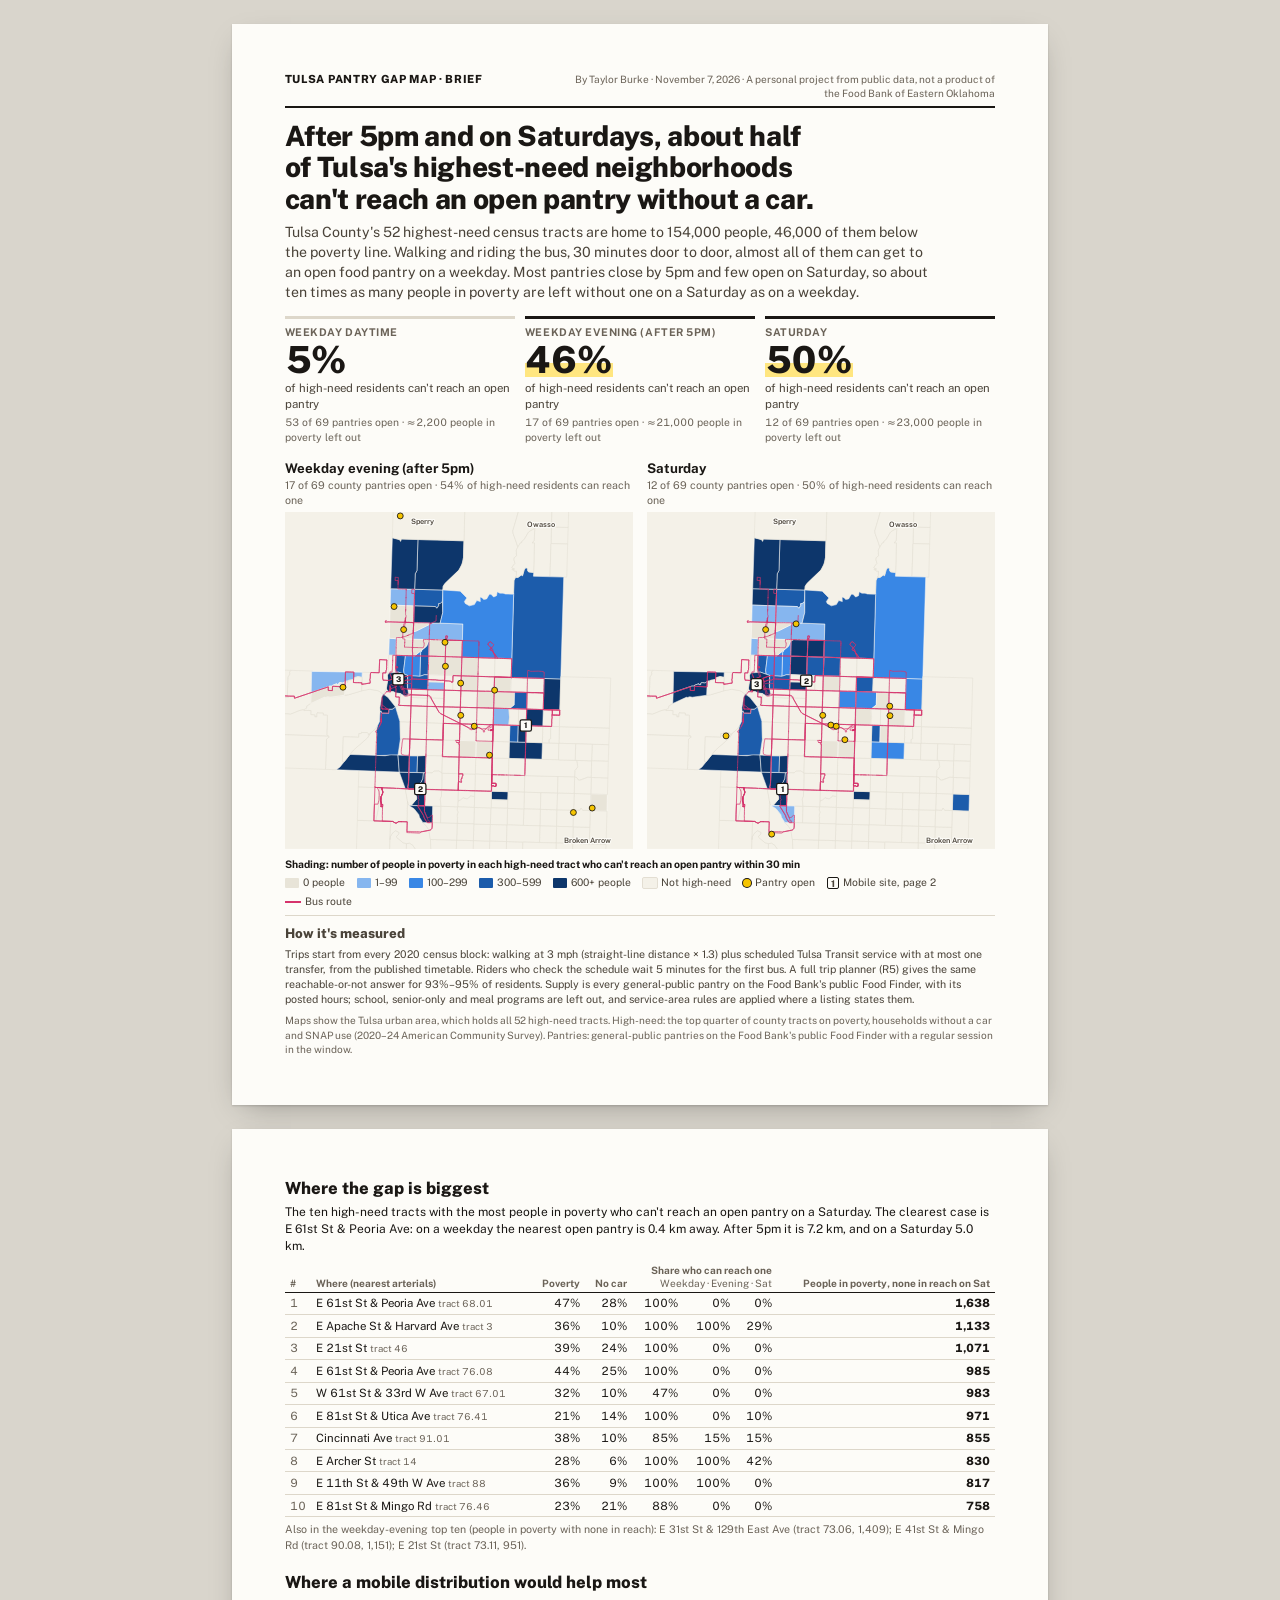
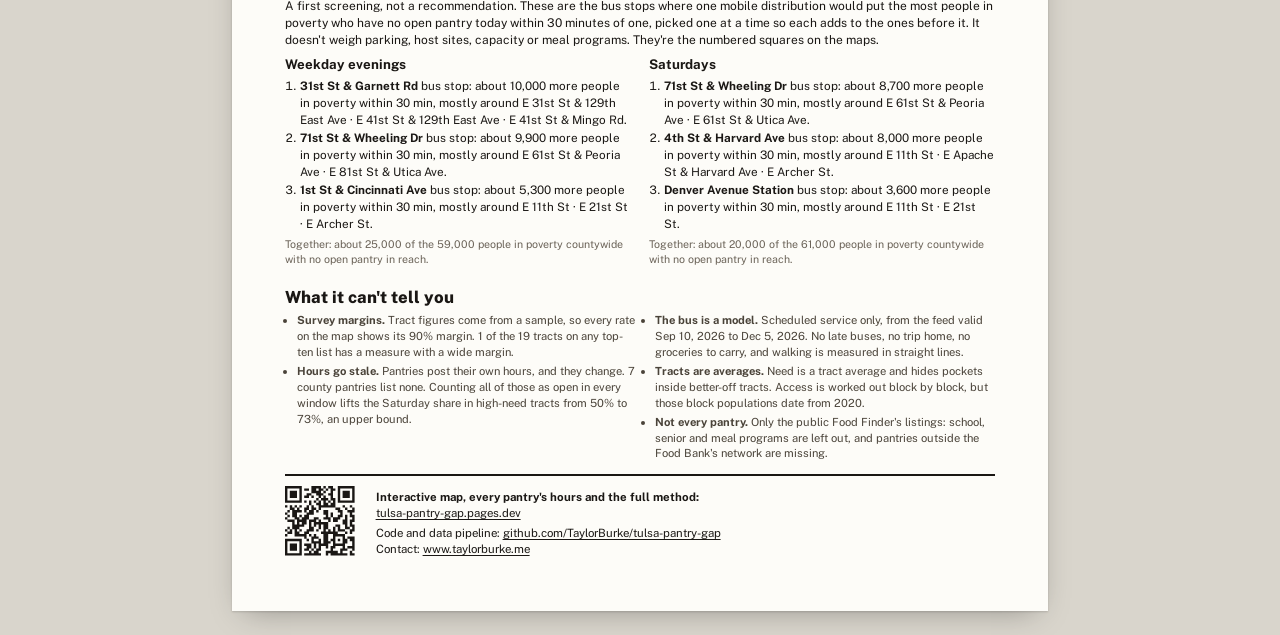
==== site/brief/index.html @ 89ff87c7 "Add printable two-page brief and a Food Finder listing audit - build_brief.py -> site/brief/ (static" ====
<!doctype html>
<html lang="en"><head><meta charset="utf-8"><meta name="viewport" content="width=device-width,initial-scale=1">
<title>Pantry Gap Brief</title>
<meta name="description" content="Two-page brief: when Tulsa's food pantries are open, and who can reach one without a car.">
<link rel="icon" href="data:,">
<link rel="stylesheet" href="../assets/fonts/board-fonts.css"><link rel="stylesheet" href="brief.css">
</head><body>
<article class="page">
<header class="top"><p class="kicker">Tulsa Pantry Gap Map · Brief</p>
<p class="by">By Taylor Burke · November 7, 2026 · A personal project from public data, not a product of the Food Bank of Eastern Oklahoma</p></header>
<h1>After 5pm and on Saturdays, about half of Tulsa's highest-need neighborhoods can't reach an open pantry without a car.</h1>
<p class="dek">Tulsa County's 52 highest-need census tracts are home to 154,000 people,
46,000 of them below the poverty line. Walking and riding the bus, 30 minutes door to door,
almost all of them can get to an open food pantry on a weekday. Most pantries close by 5pm and few open on Saturday, so
about ten times as many people in poverty are left without one on a Saturday as on a weekday.</p>
<div class="tiles"><div class="tile"><span class="tl">Weekday daytime</span><span class="tv">5%</span><span class="ts">of high-need residents can't reach an open pantry</span><span class="tn">53 of 69 pantries open · ≈2,200 people in poverty left out</span></div><div class="tile hot"><span class="tl">Weekday evening (after 5pm)</span><span class="tv">46%</span><span class="ts">of high-need residents can't reach an open pantry</span><span class="tn">17 of 69 pantries open · ≈21,000 people in poverty left out</span></div><div class="tile hot"><span class="tl">Saturday</span><span class="tv">50%</span><span class="ts">of high-need residents can't reach an open pantry</span><span class="tn">12 of 69 pantries open · ≈23,000 people in poverty left out</span></div></div>
<div class="maps"><figure class="map"><figcaption><strong>Weekday evening (after 5pm)</strong><span>17 of 69 county pantries open · 54% of high-need residents can reach one</span></figcaption><svg viewBox="0 0 400 387" role="img" aria-label="Weekday evening (after 5pm): high-need tracts shaded by people in poverty with no open pantry within 30 minutes"><rect class="bg" width="400" height="387"/><path class="t none" d="M203.2,166.8L222.3,167.4L221.7,188.8L202.5,188.3L203.2,166.8Z"/><path class="t out" d="M201.5,224.4L202.0,205.3L221.2,205.7L220.5,224.8L201.5,224.4Z"/><path class="t out" d="M129.8,279.3L132.6,260.5L143.5,260.8L142.9,280.0L129.8,279.3Z"/><path class="t out" d="M221.7,188.8L222.3,167.4L241.4,167.9L240.7,189.4L221.7,188.8Z"/><path class="t out" d="M218.6,301.1L219.1,282.0L238.1,282.6L237.7,301.8L218.6,301.1Z"/><path class="t out" d="M278.1,207.3L278.6,190.6L297.6,191.2L297.2,207.9L278.1,207.3Z"/><path class="t out" d="M238.1,282.6L257.3,283.1L256.8,302.2L237.7,301.8L238.1,282.6Z"/><path class="t q1" d="M239.7,225.2L257.2,225.8L258.0,236.0L257.0,244.9L239.2,244.5L239.7,225.2Z"/><path class="t none" d="M351.3,323.9L370.4,324.6L369.9,343.7L350.7,343.0L351.3,323.9Z"/><path class="t out" d="M293.4,341.6L312.5,342.1L312.0,361.1L292.8,360.6L293.4,341.6Z"/><path class="t out" d="M215.0,415.7L216.4,377.5L235.3,378.1L234.2,416.3L215.0,415.7Z"/><path class="t out" d="M306.1,17.2L325.3,17.7L324.7,36.8L305.6,36.3L306.1,17.2Z"/><path class="t out" d="M198.7,332.1L202.8,330.0L204.5,327.9L206.0,328.9L209.4,329.4L212.8,326.8L213.0,325.9L217.9,326.8L217.5,339.4L198.4,338.7L198.7,332.1Z"/><path class="t out" d="M268.4,226.1L277.7,226.4L277.1,245.4L268.0,245.2L268.4,226.1Z"/><path class="t out" d="M118.3,451.1L118.9,432.0L138.0,432.5L137.4,451.6L118.3,451.1Z"/><path class="t out" d="M169.6,337.8L179.3,338.1L178.7,357.2L169.2,357.0L169.6,337.8Z"/><path class="t q1" d="M119.8,145.0L128.0,145.6L127.4,164.7L119.2,164.4L119.8,145.0Z"/><path class="t q3" d="M127.4,164.7L138.4,165.0L136.3,182.0L137.0,186.5L130.3,184.0L127.5,184.0L126.9,182.4L127.4,164.7Z"/><path class="t none" d="M202.0,205.3L202.5,188.3L221.7,188.8L221.2,205.7L202.0,205.3Z"/><path class="t out" d="M163.6,213.7L163.9,204.2L182.9,204.7L182.7,214.2L163.6,213.7Z"/><path class="t out" d="M163.3,223.3L182.4,223.8L181.9,242.9L162.8,242.3L163.3,223.3Z"/><path class="t out" d="M278.1,207.3L297.2,207.9L296.7,227.0L277.7,226.4L278.1,207.3Z"/><path class="t q4" d="M151.2,329.9L151.2,327.8L149.7,323.1L150.9,318.4L160.8,318.6L160.3,337.5L144.9,337.2L151.2,329.9Z"/><path class="t out" d="M180.3,300.1L199.5,300.6L199.0,319.7L180.0,319.1L180.3,300.1Z"/><path class="t out" d="M216.9,358.4L235.9,359.0L235.3,378.1L216.4,377.5L216.9,358.4Z"/><path class="t q1" d="M120.8,106.9L121.4,88.1L148.9,88.8L148.4,107.9L120.8,106.9Z"/><path class="t out" d="M161.2,299.5L161.9,279.7L180.9,280.0L180.3,300.1L176.9,297.6L171.0,297.7L169.0,299.8L161.2,299.5Z"/><path class="t out" d="M216.9,358.4L217.5,339.4L236.8,339.9L235.9,359.0L216.9,358.4Z"/><path class="t out" d="M330.5,380.7L368.8,381.8L368.2,400.9L330.0,399.8L330.5,380.7Z"/><path class="t out" d="M332.2,323.4L351.3,323.9L350.7,343.0L342.0,342.8L340.1,340.2L338.7,342.8L331.6,342.5L332.2,323.4Z"/><path class="t out" d="M256.8,302.2L275.5,302.8L275.0,321.9L256.3,321.3L256.8,302.2Z"/><path class="t out" d="M312.5,342.1L331.6,342.5L331.0,361.7L312.0,361.1L312.5,342.1Z"/><path class="t q1" d="M147.5,137.5L150.8,136.7L168.9,127.5L204.3,128.6L203.8,147.7L146.8,146.2L147.5,137.5Z"/><path class="t out" d="M275.5,302.8L313.6,303.9L313.1,323.0L275.0,321.9L275.5,302.8Z"/><path class="t out" d="M274.4,341.1L275.0,321.9L294.0,322.5L293.4,341.6L274.4,341.1Z"/><path class="t out" d="M130.5,222.1L132.3,218.6L132.7,208.6L136.5,210.9L139.2,211.3L141.0,210.4L141.7,209.2L140.8,203.3L145.4,203.5L144.7,222.6L130.5,222.1Z"/><path class="t none" d="M240.7,189.4L259.9,190.1L259.3,206.8L240.3,206.2L240.7,189.4Z"/><path class="t out" d="M196.5,396.0L215.7,396.6L215.0,415.7L196.0,415.0L196.5,396.0Z"/><path class="t q4" d="M237.2,320.8L256.3,321.3L256.0,330.9L237.1,330.4L237.2,320.8Z"/><path class="t out" d="M-29.2,274.0L-28.5,254.8L-7.4,255.6L-7.5,263.6L-10.2,274.6L-29.2,274.0Z"/><path class="t out" d="M84.8,297.1L131.3,298.8L138.2,318.0L84.2,316.0L84.8,297.1Z"/><path class="t out" d="M198.7,332.1L199.0,319.7L218.1,320.2L217.9,326.8L213.0,325.9L212.8,326.8L209.4,329.4L206.0,328.9L204.5,327.9L202.8,330.0L198.7,332.1Z"/><path class="t out" d="M295.7,265.1L314.7,265.7L314.2,284.8L295.1,284.2L295.7,265.1Z"/><path class="t out" d="M349.6,381.3L350.7,343.0L369.9,343.7L368.8,381.8L349.6,381.3Z"/><path class="t out" d="M330.5,380.7L331.0,361.7L350.1,362.2L349.6,381.3L330.5,380.7Z"/><path class="t out" d="M352.2,285.9L352.9,266.9L372.0,267.3L371.4,286.4L352.2,285.9Z"/><path class="t q3" d="M154.9,188.8L155.8,161.0L157.4,159.7L156.9,158.9L162.8,153.9L164.3,149.4L165.6,148.4L164.5,187.1L160.3,186.9L154.9,188.8Z"/><path class="t none" d="M120.3,126.3L166.2,127.4L166.2,129.2L150.8,136.7L147.5,137.5L146.8,146.2L128.0,145.6L119.8,145.0L120.3,126.3Z"/><path class="t out" d="M221.7,188.8L240.7,189.4L240.3,206.2L221.2,205.7L221.7,188.8Z"/><path class="t out" d="M218.6,301.1L237.7,301.8L237.2,320.8L218.1,320.2L218.6,301.1Z"/><path class="t out" d="M119.2,164.4L127.4,164.7L126.9,182.4L127.5,184.0L122.0,185.2L118.6,185.0L119.2,164.4Z"/><path class="t out" d="M192.5,205.0L193.0,188.0L202.5,188.3L202.0,205.3L192.5,205.0Z"/><path class="t out" d="M283.9,35.6L286.3,32.3L287.0,16.7L306.1,17.2L304.4,74.4L285.4,73.8L286.5,35.6L283.9,35.6Z"/><path class="t none" d="M128.0,145.6L146.8,146.2L146.6,165.3L127.4,164.7L128.0,145.6Z"/><path class="t q4" d="M140.9,315.8L141.9,311.0L142.2,299.1L159.1,299.5L158.4,306.1L156.4,310.6L151.6,314.6L150.9,318.4L141.6,318.2L140.9,315.8Z"/><path class="t out" d="M253.3,416.8L310.4,418.5L309.9,437.5L252.7,435.9L253.3,416.8Z"/><path class="t out" d="M182.9,204.7L202.0,205.3L201.5,224.4L182.4,223.8L182.9,204.7Z"/><path class="t q3" d="M142.2,299.1L142.9,280.0L152.3,280.3L151.8,298.0L152.3,299.2L142.2,299.1Z"/><path class="t q4" d="M257.7,264.0L295.7,265.1L295.1,284.2L257.3,283.1L257.7,264.0Z"/><path class="t out" d="M198.4,338.7L217.5,339.4L216.9,358.4L197.8,357.8L198.1,350.7L197.6,349.4L198.7,344.7L197.7,342.1L198.4,338.7Z"/><path class="t out" d="M329.5,419.0L367.7,420.0L367.2,439.2L329.0,438.0L329.5,419.0Z"/><path class="t out" d="M237.1,330.4L256.0,330.9L255.7,340.4L236.8,339.9L237.1,330.4Z"/><path class="t q2" d="M136.3,182.0L138.4,165.0L148.8,165.3L156.9,158.9L157.4,159.7L155.8,161.0L154.9,188.8L141.9,188.1L137.0,186.5L136.3,182.0Z"/><path class="t none" d="M165.1,165.6L184.2,166.1L183.5,187.6L164.5,186.8L165.1,165.6Z"/><path class="t q4" d="M297.6,191.2L316.8,191.8L315.7,227.5L296.7,227.0L297.6,191.2Z"/><path class="t none" d="M120.8,106.9L148.4,107.9L147.8,127.0L120.3,126.3L120.8,106.9Z"/><path class="t out" d="M312.0,361.1L331.0,361.7L330.5,380.7L311.5,380.2L312.0,361.1Z"/><path class="t q3" d="M257.7,264.0L258.3,245.0L268.0,245.2L267.5,264.3L257.7,264.0Z"/><path class="t out" d="M351.3,323.9L351.9,304.9L370.9,305.5L370.4,324.6L351.3,323.9Z"/><path class="t out" d="M99.2,450.5L137.4,451.6L136.8,470.7L98.4,469.8L99.2,450.5Z"/><path class="t out" d="M215.0,415.7L253.3,416.8L252.7,435.9L214.3,435.0L215.0,415.7Z"/><path class="t out" d="M304.4,74.4L305.6,36.3L324.7,36.8L323.7,74.9L304.4,74.4Z"/><path class="t out" d="M296.1,246.1L305.2,246.3L305.2,260.5L303.5,261.3L303.5,265.3L295.7,265.1L296.1,246.1Z"/><path class="t out" d="M333.0,296.9L336.4,292.8L335.0,285.3L352.2,285.9L351.9,304.9L348.0,304.7L337.6,308.3L335.2,305.2L332.7,304.5L333.0,296.9Z"/><path class="t out" d="M144.0,241.6L162.8,242.3L162.4,261.4L143.5,260.8L144.0,241.6Z"/><path class="t out" d="M181.4,261.9L200.5,262.4L200.0,281.6L180.9,281.0L181.4,261.9Z"/><path class="t out" d="M199.5,300.6L218.6,301.1L218.1,320.2L199.0,319.7L199.5,300.6Z"/><path class="t out" d="M331.0,361.7L331.6,342.5L338.7,342.8L340.1,340.2L342.0,342.8L350.7,343.0L350.1,362.2L331.0,361.7Z"/><path class="t out" d="M257.3,283.1L335.0,285.3L336.4,292.8L333.0,296.9L332.7,304.5L256.8,302.2L257.3,283.1Z"/><path class="t out" d="M274.4,341.1L293.4,341.6L292.8,360.6L273.8,360.1L274.4,341.1Z"/><path class="t q4" d="M152.3,280.3L161.9,279.7L161.2,299.5L152.3,299.2L151.8,298.0L152.3,280.3Z"/><path class="t out" d="M255.7,340.4L274.4,341.1L273.8,360.1L255.1,359.4L255.7,340.4Z"/><path class="t out" d="M106.3,345.7L108.1,332.4L108.8,316.7L138.2,318.0L140.7,332.1L140.4,356.0L130.7,355.7L127.7,357.4L123.6,355.5L104.2,354.8L106.3,345.7Z"/><path class="t out" d="M162.4,261.4L181.4,261.9L180.9,280.0L161.9,279.7L162.4,261.4Z"/><path class="t out" d="M166.9,376.2L197.2,376.9L196.0,415.0L215.0,415.7L214.1,445.8L212.8,443.1L208.5,441.2L206.1,436.7L195.7,431.9L192.4,428.7L190.1,423.6L190.0,421.1L185.4,413.3L177.3,409.1L168.4,399.0L168.1,397.8L169.3,393.5L167.4,387.5L166.9,376.2Z"/><path class="t out" d="M-83.9,252.1L-82.3,250.0L-79.5,248.6L-79.3,245.3L-78.0,241.8L-78.0,239.7L-80.4,238.9L-78.8,236.3L-79.2,235.3L-76.5,231.3L-70.6,229.3L-72.8,228.1L-70.7,227.2L-69.3,225.4L-71.3,221.5L-68.0,219.1L-65.6,215.3L-64.9,198.5L-54.5,199.8L-47.8,202.2L-46.0,202.1L-32.6,213.1L-30.6,216.6L-30.9,218.0L-27.9,223.8L-26.1,225.4L-20.9,227.0L-17.3,229.7L-12.9,231.0L-5.5,231.2L-7.4,255.6L-83.3,253.0L-83.9,252.1Z"/><path class="t out" d="M315.2,246.6L372.6,248.2L372.0,267.3L314.7,265.7L315.2,246.6Z"/><path class="t none" d="M146.8,146.2L165.7,146.5L168.6,146.6L164.3,149.4L162.8,153.9L160.7,155.9L148.8,165.3L146.6,165.3L146.8,146.2Z"/><path class="t none" d="M183.5,187.6L184.2,166.1L203.2,166.8L202.5,188.3L183.5,187.6Z"/><path class="t q1" d="M164.2,195.1L183.3,195.7L182.9,204.7L163.9,204.2L164.2,195.1Z"/><path class="t out" d="M182.4,223.8L201.5,224.4L201.0,243.4L181.9,242.9L182.4,223.8Z"/><path class="t out" d="M127.0,224.0L130.5,222.1L144.7,222.6L144.0,241.6L132.1,241.1L127.0,224.0Z"/><path class="t out" d="M143.5,260.8L162.4,261.4L161.9,279.7L142.9,280.0L143.5,260.8Z"/><path class="t out" d="M201.5,224.4L220.5,224.8L220.0,243.9L201.0,243.4L201.5,224.4Z"/><path class="t q3" d="M148.9,88.8L181.3,89.6L180.8,102.9L178.3,105.2L176.5,105.3L176.6,107.6L174.4,110.6L172.7,108.6L148.4,107.9L148.9,88.8Z"/><path class="t out" d="M199.5,300.6L200.0,281.6L219.1,282.0L218.6,301.1L199.5,300.6Z"/><path class="t none" d="M220.5,224.8L221.2,205.7L240.3,206.2L239.7,225.2L220.5,224.8Z"/><path class="t none" d="M239.7,225.2L240.3,206.2L263.8,206.9L263.4,221.6L258.3,225.8L239.7,225.2Z"/><path class="t out" d="M138.2,318.0L150.9,318.4L149.7,323.1L151.2,327.8L151.2,329.9L144.9,337.2L142.5,337.1L141.2,334.9L138.2,318.0Z"/><path class="t out" d="M200.5,262.4L201.0,243.4L220.0,243.9L219.5,263.0L200.5,262.4Z"/><path class="t out" d="M178.7,357.2L179.3,338.1L198.4,338.7L197.7,342.1L198.7,344.7L197.6,349.4L198.1,350.7L197.8,357.8L178.7,357.2Z"/><path class="t out" d="M259.3,206.8L259.9,190.1L278.6,190.6L278.1,207.3L259.3,206.8Z"/><path class="t out" d="M293.4,341.6L294.0,322.5L313.1,323.0L312.5,342.1L293.4,341.6Z"/><path class="t out" d="M125.5,-42.8L129.3,-160.2L215.0,-157.6L212.0,-66.9L211.6,-62.4L208.4,-50.5L207.6,-43.2L136.1,-45.4L135.8,-33.9L133.2,-35.4L133.4,-36.8L131.4,-36.5L131.2,-39.3L129.2,-40.0L127.8,-41.5L127.8,-43.7L125.5,-42.8Z"/><path class="t out" d="M-201.8,287.2L-197.9,173.4L-66.8,179.4L-64.5,180.5L-65.0,185.4L-60.8,192.1L-58.0,193.2L-56.0,195.3L-54.5,199.8L-64.9,198.5L-65.6,215.3L-68.0,219.1L-71.3,221.5L-69.3,225.4L-70.7,227.2L-72.8,228.1L-70.6,229.3L-76.5,231.3L-79.2,235.3L-78.8,236.3L-80.4,238.9L-78.0,239.7L-78.0,241.8L-79.3,245.3L-79.5,248.6L-82.3,250.0L-83.9,252.1L-83.3,253.0L-69.3,253.5L-69.9,272.5L-67.4,272.7L-68.1,291.8L-201.8,287.2Z"/><path class="t none" d="M165.1,165.6L165.6,148.4L168.6,146.6L184.8,147.1L184.2,166.1L165.1,165.6Z"/><path class="t out" d="M-5.5,231.2L-4.0,213.4L4.3,212.6L2.7,211.4L3.3,189.7L5.4,186.3L5.2,183.8L6.7,181.9L31.4,182.7L30.6,183.1L29.6,220.0L25.0,223.2L24.9,225.3L22.7,226.9L17.2,227.9L6.4,232.3L-5.5,231.2Z"/><path class="t out" d="M253.3,416.8L254.5,378.6L273.3,379.2L272.5,403.2L271.3,408.9L272.4,412.4L272.2,417.4L253.3,416.8Z"/><path class="t out" d="M207.6,-43.2L208.4,-50.5L211.6,-62.4L212.0,-66.9L215.0,-157.6L272.8,-155.9L269.4,-41.4L207.6,-43.2Z"/><path class="t q3" d="M263.1,78.8L264.7,75.0L267.6,75.2L271.5,72.4L272.9,73.2L275.1,65.4L277.1,64.0L278.8,65.0L278.8,67.4L279.8,68.8L285.7,69.5L285.4,73.8L320.2,74.8L316.8,191.8L259.9,190.1L263.1,78.8Z"/><path class="t out" d="M81.3,411.5L83.1,354.2L121.3,355.4L119.5,412.7L81.3,411.5Z"/><path class="t out" d="M269.9,-60.4L271.0,-98.6L305.6,-97.4L308.3,-91.4L308.1,-86.1L296.4,-59.6L269.9,-60.4Z"/><path class="t out" d="M332.7,304.5L335.2,305.2L336.6,307.6L338.7,308.3L348.0,304.7L351.9,304.9L351.3,323.9L332.2,323.4L332.7,304.5Z"/><path class="t out" d="M78.3,507.2L80.1,449.9L99.2,450.5L98.4,469.8L136.8,470.7L135.6,509.0L78.3,507.2Z"/><path class="t out" d="M196.5,396.0L197.2,376.9L216.4,377.5L215.7,396.6L196.5,396.0Z"/><path class="t q4" d="M151.6,314.6L156.4,310.6L158.4,306.1L159.1,299.5L161.2,299.5L160.8,318.6L150.9,318.4L151.6,314.6Z"/><path class="t out" d="M118.9,432.0L120.6,376.6L121.1,373.0L123.3,369.1L127.1,366.0L131.1,368.2L130.8,369.9L128.2,372.8L128.3,373.8L135.5,379.9L139.6,381.0L138.0,432.5L118.9,432.0Z"/><path class="t out" d="M292.8,360.6L312.0,361.1L311.5,380.2L292.4,379.7L292.8,360.6Z"/><path class="t out" d="M83.1,354.2L84.2,316.0L108.8,316.7L107.3,339.8L104.2,354.8L83.1,354.2Z"/><path class="t out" d="M145.0,213.0L163.6,213.7L163.3,223.3L144.7,222.6L145.0,213.0Z"/><path class="t out" d="M145.0,213.0L145.4,203.5L163.9,204.2L163.6,213.7L145.0,213.0Z"/><path class="t out" d="M181.9,242.9L201.0,243.4L200.5,262.4L181.4,261.9L181.9,242.9Z"/><path class="t out" d="M162.8,242.3L181.9,242.9L181.4,261.9L162.4,261.4L162.8,242.3Z"/><path class="t out" d="M144.0,241.6L144.7,222.6L163.3,223.3L162.8,242.3L144.0,241.6Z"/><path class="t out" d="M315.2,246.6L316.8,189.2L374.2,190.7L372.6,248.2L315.2,246.6Z"/><path class="t out" d="M296.7,227.0L315.7,227.5L315.2,246.6L296.1,246.1L296.7,227.0Z"/><path class="t out" d="M161.2,299.5L169.0,299.8L171.0,297.7L176.9,297.6L180.3,300.1L180.0,319.1L160.8,318.6L161.2,299.5Z"/><path class="t out" d="M310.4,418.4L329.5,419.0L329.0,438.0L309.9,437.5L310.4,418.4Z"/><path class="t none" d="M219.5,263.0L238.6,263.5L238.1,282.6L219.1,282.0L219.5,263.0Z"/><path class="t out" d="M197.2,376.9L197.8,357.8L216.9,358.4L216.4,377.5L197.2,376.9Z"/><path class="t out" d="M231.3,511.8L233.1,456.3L234.5,456.4L241.7,463.2L252.8,469.4L257.3,469.3L264.0,473.5L267.0,480.0L269.9,480.1L269.6,490.7L273.3,491.2L286.1,496.7L287.6,495.9L289.2,493.4L292.3,484.0L302.3,468.0L308.0,456.4L324.8,457.1L326.6,456.2L330.1,452.6L332.0,452.5L337.5,459.5L347.7,466.8L352.7,472.8L356.2,475.6L355.6,483.5L354.6,486.5L356.6,492.1L359.1,503.1L362.6,511.0L363.5,512.2L365.0,512.6L364.7,524.1L351.3,510.7L346.8,508.6L322.0,507.7L291.5,515.2L281.5,513.6L231.3,511.8Z"/><path class="t q4" d="M148.9,88.8L149.6,71.0L151.6,67.3L152.7,31.6L205.6,33.1L205.0,52.4L203.1,61.1L199.9,66.6L183.0,83.0L181.7,85.6L181.3,89.6L148.9,88.8Z"/><path class="t none" d="M200.5,262.4L219.5,263.0L219.1,282.0L200.0,281.6L200.5,262.4Z"/><path class="t out" d="M237.2,320.8L237.7,301.8L256.8,302.2L256.3,321.3L237.2,320.8Z"/><path class="t out" d="M277.1,245.4L296.1,246.1L295.7,265.1L276.6,264.5L277.1,245.4Z"/><path class="t out" d="M313.6,303.9L332.7,304.5L332.2,323.4L313.1,323.0L313.6,303.9Z"/><path class="t out" d="M120.6,376.6L121.3,355.4L123.6,355.5L127.7,357.4L130.7,355.7L140.4,356.0L140.7,332.1L141.2,334.9L142.5,337.1L148.3,340.9L153.8,347.7L154.5,350.7L158.3,356.6L162.9,361.5L165.2,365.4L167.1,375.2L167.4,387.5L169.3,393.5L164.8,394.3L162.1,393.0L160.0,393.5L157.4,396.7L155.5,397.2L152.2,394.4L150.7,389.1L146.9,383.0L143.2,380.6L139.6,381.0L135.5,379.9L128.3,373.8L128.2,372.8L130.8,369.9L131.1,368.2L127.1,366.0L123.3,369.1L121.1,373.0L120.6,376.6Z"/><path class="t out" d="M21.4,227.3L24.9,225.3L25.0,223.2L29.6,220.0L45.7,212.6L45.7,213.3L49.1,212.2L52.0,212.8L58.0,212.2L72.9,210.0L91.3,204.4L97.5,203.6L107.2,205.4L112.8,209.2L111.3,211.9L109.0,224.6L108.6,240.6L106.0,246.0L104.0,249.1L95.7,256.3L95.8,254.9L94.6,253.5L87.7,253.3L87.6,254.7L84.9,254.5L84.7,258.8L67.0,258.2L66.0,286.9L68.3,286.5L63.2,292.9L59.0,296.1L46.5,295.7L47.7,260.8L50.3,258.9L50.3,257.6L48.0,255.8L48.7,233.5L44.0,233.3L44.0,231.1L36.8,230.8L36.6,235.5L34.2,235.4L34.3,233.1L29.6,232.9L29.8,228.1L22.7,227.9L21.9,228.5L21.4,227.3Z"/><path class="t out" d="M-66.4,179.4L6.7,181.9L5.2,183.8L5.4,186.3L3.3,189.7L2.7,211.4L4.3,212.6L-4.0,213.4L-5.5,231.2L-12.9,231.0L-17.3,229.7L-20.9,227.0L-26.1,225.4L-27.9,223.8L-30.9,218.0L-30.6,216.6L-32.6,213.1L-46.0,202.1L-47.8,202.2L-54.5,199.8L-56.0,195.3L-58.0,193.2L-60.8,192.1L-62.6,189.7L-65.0,185.4L-64.5,180.5L-66.4,179.4Z"/><path class="t q4" d="M121.4,88.1L123.3,29.6L131.9,31.8L132.7,33.7L133.6,31.1L152.7,31.6L151.6,67.3L149.6,71.0L148.9,88.8L121.4,88.1Z"/><path class="t out" d="M311.5,380.2L330.5,380.7L330.0,399.8L310.9,399.3L311.5,380.2Z"/><path class="t out" d="M182.9,204.7L183.5,187.6L193.0,188.0L192.5,205.0L182.9,204.7Z"/><path class="t q4" d="M116.4,202.7L118.0,193.0L117.6,187.8L118.8,185.0L130.3,184.0L140.9,187.8L140.5,200.1L141.8,208.1L141.0,210.4L139.2,211.3L136.5,210.9L132.7,208.6L127.3,208.0L124.6,206.4L118.7,206.0L117.3,205.1L116.4,202.7Z"/><path class="t out" d="M164.2,195.1L164.5,186.8L183.5,187.6L183.3,195.7L164.2,195.1Z"/><path class="t out" d="M112.8,209.2L116.4,202.7L117.3,205.1L118.7,206.0L124.6,206.4L127.3,208.0L132.7,208.6L132.3,218.6L130.5,222.1L127.0,224.0L118.1,212.9L112.8,209.2Z"/><path class="t out" d="M255.7,340.4L256.3,321.3L275.0,321.9L274.4,341.1L255.7,340.4Z"/><path class="t out" d="M235.3,378.1L235.9,359.0L255.1,359.4L254.5,378.6L235.3,378.1Z"/><path class="t out" d="M88.0,205.5L88.7,184.1L118.8,185.0L117.6,187.8L118.0,193.0L116.4,202.7L112.8,209.2L107.2,205.4L97.5,203.6L88.0,205.5Z"/><path class="t out" d="M181.7,85.6L184.0,81.8L199.9,66.6L204.2,57.8L205.0,52.4L207.6,-43.0L284.7,-40.8L277.6,-29.7L269.0,-3.0L268.3,-3.0L268.2,-0.6L261.7,21.6L262.2,25.1L267.7,40.6L265.7,43.5L265.9,50.7L263.4,52.5L263.0,54.9L264.2,59.0L260.7,63.3L261.5,65.1L260.9,66.3L262.4,66.3L262.3,64.7L263.6,65.2L262.7,67.1L264.1,68.0L266.0,68.0L265.8,73.0L263.1,78.8L262.3,94.1L253.3,94.2L250.5,93.2L246.8,93.2L243.8,91.6L243.0,96.1L239.7,97.7L236.6,94.4L234.7,94.5L231.6,99.9L228.3,100.4L226.3,98.5L224.0,97.7L224.4,102.9L220.3,101.7L217.5,106.4L211.8,107.8L207.0,105.0L206.1,102.7L208.9,98.7L201.3,90.9L181.3,89.6L181.7,85.6Z"/><path class="t out" d="M158.3,356.6L197.8,357.8L197.2,376.9L166.9,376.2L165.2,365.4L162.9,361.5L158.3,356.6Z"/><path class="t out" d="M160.8,318.6L180.0,319.1L179.7,326.8L178.3,329.6L179.3,338.1L160.3,337.5L160.8,318.6Z"/><path class="t out" d="M73.7,526.2L77.7,526.3L78.3,507.2L135.6,509.0L137.4,451.6L175.7,452.7L173.2,529.2L169.3,529.1L167.4,587.7L111.0,585.2L72.1,584.5L73.7,526.2Z"/><path class="t out" d="M330.0,399.8L368.2,400.9L367.7,420.0L329.5,419.0L330.0,399.8Z"/><path class="t out" d="M254.5,378.6L255.1,359.4L292.8,360.6L292.4,379.7L254.5,378.6Z"/><path class="t out" d="M309.9,437.5L367.2,439.2L365.0,512.6L363.5,512.2L362.6,511.0L359.1,503.1L356.6,492.1L354.6,486.5L355.6,483.5L356.2,475.6L352.7,472.8L347.7,466.8L337.5,459.5L332.0,452.5L330.1,452.6L326.6,456.2L324.8,457.1L309.6,456.2L309.9,437.5Z"/><path class="t out" d="M173.9,510.2L175.7,452.4L194.7,453.8L225.6,454.4L229.2,456.6L233.1,456.3L231.3,511.8L173.9,510.2Z"/><path class="t q4" d="M268.0,245.2L277.1,245.4L276.6,264.5L267.5,264.3L268.0,245.2Z"/><path class="t out" d="M252.7,435.9L309.9,437.5L309.6,456.2L308.0,456.4L302.3,468.0L292.3,484.0L289.2,493.4L287.6,495.9L286.1,496.7L284.3,496.3L273.3,491.2L269.6,490.7L269.9,480.1L267.0,480.0L264.0,473.5L257.3,469.3L252.8,469.4L251.6,468.7L252.7,435.9Z"/><path class="t out" d="M214.3,435.0L252.7,435.9L251.6,468.7L241.7,463.2L234.5,456.4L229.2,456.6L216.2,447.9L214.1,445.8L214.3,435.0Z"/><path class="t out" d="M333.9,266.3L352.9,266.9L352.2,285.9L333.3,285.3L333.9,266.3Z"/><path class="t out" d="M271.3,406.4L272.5,403.2L273.3,379.2L311.5,380.2L310.4,418.5L272.2,417.4L272.4,412.4L271.5,410.1L271.3,406.4Z"/><path class="t out" d="M314.7,265.7L333.9,266.3L333.3,285.3L314.2,284.8L314.7,265.7Z"/><path class="t out" d="M261.7,21.6L268.2,-0.6L268.3,-3.0L306.7,-2.0L306.1,17.2L287.0,16.7L286.9,18.9L280.0,22.8L275.1,31.0L272.0,34.2L272.0,35.2L270.0,35.9L267.7,40.6L262.2,25.1L261.7,21.6Z"/><path class="t out" d="M274.8,-22.0L326.4,-20.5L325.3,17.7L306.1,17.2L306.7,-2.0L269.0,-3.0L274.8,-22.0Z"/><path class="t out" d="M234.6,397.2L235.3,378.1L254.5,378.6L253.9,397.7L234.6,397.2Z"/><path class="t q1" d="M30.6,183.1L88.7,184.1L88.5,189.9L83.9,189.1L78.9,190.5L78.8,192.3L72.9,193.4L71.5,196.2L71.6,193.8L66.6,196.5L63.3,196.0L61.8,196.5L61.8,198.4L59.5,198.3L59.5,197.3L54.7,199.0L54.6,200.0L51.5,200.0L30.1,207.4L30.6,183.1Z"/><path class="t q3" d="M104.8,251.1L106.0,246.0L108.6,240.6L109.2,229.3L110.5,228.5L110.9,230.9L119.0,231.2L119.2,226.5L123.1,226.5L127.0,224.0L132.1,241.1L132.6,260.5L129.8,279.3L104.5,279.8L105.3,254.7L104.8,251.1Z"/><path class="t out" d="M-7.4,255.6L-5.5,231.2L6.4,232.3L17.2,227.9L21.4,227.3L21.9,228.5L22.7,227.9L29.8,228.1L29.6,232.9L34.3,233.1L34.2,235.4L36.6,235.5L36.8,230.8L44.0,231.1L44.0,233.3L48.7,233.5L48.0,255.8L49.6,257.5L-7.4,255.6Z"/><path class="t out" d="M68.5,210.5L69.2,194.6L71.6,193.8L71.5,196.2L72.9,193.4L78.8,192.3L78.9,190.5L83.9,189.1L88.5,189.9L88.0,205.5L72.9,210.0L68.5,210.5Z"/><path class="t out" d="M74.6,278.5L78.6,273.6L94.6,259.6L98.0,254.4L104.0,249.1L106.0,246.0L104.8,251.1L105.3,254.7L104.5,279.8L74.6,278.5Z"/><path class="t out" d="M180.9,281.0L200.0,281.6L199.5,300.6L180.3,300.1L180.9,281.0Z"/><path class="t q4" d="M131.3,298.8L142.2,299.1L141.9,311.0L140.9,315.8L141.6,318.2L138.2,318.0L131.3,298.8Z"/><path class="t q4" d="M148.4,107.9L172.7,108.6L174.4,110.6L176.6,107.6L176.5,105.3L178.3,105.2L180.8,102.9L181.2,115.6L178.2,127.7L168.9,127.5L166.2,129.2L166.2,127.4L147.8,127.0L148.4,107.9Z"/><path class="t none" d="M184.2,166.1L184.8,147.1L203.8,147.7L203.2,166.8L184.2,166.1Z"/><path class="t q4" d="M59.0,296.1L63.2,292.9L74.6,278.5L115.0,280.0L121.9,279.0L129.8,279.3L131.3,298.8L59.0,296.1Z"/><path class="t q4" d="M109.0,224.6L111.3,211.9L112.8,209.2L118.1,212.9L127.0,224.0L123.1,226.5L119.2,226.5L119.0,231.2L110.9,230.9L110.5,228.5L109.2,229.3L109.0,224.6Z"/><path class="t out" d="M137.4,451.6L139.6,381.0L143.2,380.6L146.9,383.0L150.7,389.1L152.2,394.4L155.5,397.2L157.4,396.7L160.0,393.5L162.1,393.0L164.8,394.3L169.3,393.5L168.1,397.8L168.4,399.0L177.3,409.1L185.4,413.3L190.0,421.1L190.1,423.6L192.4,428.7L195.7,431.9L206.1,436.7L208.5,441.2L212.8,443.1L214.1,445.8L216.2,447.9L225.6,454.4L137.4,451.6Z"/><path class="t out" d="M132.1,241.1L144.0,241.6L143.5,260.8L132.6,260.5L132.1,241.1Z"/><path class="t q3" d="M258.3,225.8L263.4,221.6L263.8,206.9L278.1,207.3L277.7,226.4L258.3,225.8Z"/><path class="t out" d="M220.5,224.8L239.7,225.2L239.2,244.5L220.0,243.9L220.5,224.8Z"/><path class="t out" d="M269.9,-60.4L296.4,-59.6L308.5,-88.0L308.3,-91.4L305.6,-97.4L271.0,-98.6L272.8,-155.9L349.2,-153.5L348.2,-115.2L329.1,-115.9L326.9,-39.5L269.4,-41.4L269.9,-60.4Z"/><path class="t out" d="M167.4,587.7L169.3,529.1L173.2,529.2L173.9,510.2L269.5,513.0L281.5,513.6L291.5,515.2L322.0,507.7L346.8,508.6L351.3,510.7L364.7,524.1L364.0,534.8L302.5,532.9L300.8,592.1L167.4,587.7Z"/><path class="t out" d="M234.6,397.2L253.9,397.7L253.3,416.8L234.2,416.3L234.6,397.2Z"/><path class="t none" d="M29.6,220.0L30.1,207.4L51.5,200.0L54.6,200.0L54.7,199.0L59.5,197.3L59.5,198.3L61.8,198.4L61.8,196.5L63.3,196.0L66.6,196.5L69.2,194.6L68.5,210.5L52.0,212.8L49.1,212.2L45.7,213.3L45.7,212.6L29.6,220.0Z"/><path class="t out" d="M66.0,286.9L67.0,258.2L84.7,258.8L84.9,254.5L87.6,254.7L87.7,253.3L94.6,253.5L95.8,254.9L95.7,256.3L98.0,254.4L94.6,259.6L78.6,273.6L68.3,286.5L66.0,286.9Z"/><path class="t out" d="M-10.2,274.6L-7.5,263.6L-7.4,255.6L50.3,257.6L50.3,258.9L47.7,260.8L46.5,295.7L-10.7,293.7L-10.2,274.6Z"/><path class="t q2" d="M181.2,115.6L181.3,89.6L201.3,90.9L208.9,98.7L206.1,102.7L207.0,105.0L211.8,107.8L217.5,106.4L220.3,101.7L224.4,102.9L224.0,97.7L226.3,98.5L228.3,100.4L231.6,99.9L234.7,94.5L236.6,94.4L239.7,97.7L243.0,96.1L243.8,91.6L246.8,93.2L250.5,93.2L253.3,94.2L261.6,94.4L262.7,93.5L260.5,168.5L203.2,166.8L204.3,128.6L178.2,127.7L181.2,115.6Z"/><path class="t out" d="M352.2,285.9L371.4,286.4L370.9,305.5L351.9,304.9L352.2,285.9Z"/><path class="t q4" d="M142.5,337.1L169.6,337.8L169.2,357.0L158.3,356.6L154.5,350.7L153.8,347.7L148.3,340.9L142.5,337.1Z"/><path class="t out" d="M257.2,225.8L268.4,226.1L268.0,245.2L257.0,244.9L258.0,236.0L257.2,225.8Z"/><path class="t out" d="M235.9,359.0L236.8,339.9L255.7,340.4L255.1,359.4L235.9,359.0Z"/><path class="t out" d="M163.6,213.7L182.7,214.2L182.4,223.8L163.3,223.3L163.6,213.7Z"/><path class="t out" d="M310.9,399.3L330.0,399.8L329.5,419.0L310.4,418.4L310.9,399.3Z"/><path class="t out" d="M313.1,323.0L332.2,323.4L331.6,342.5L312.5,342.1L313.1,323.0Z"/><path class="t out" d="M-69.3,253.5L-28.5,254.8L-29.2,274.0L-10.2,274.6L-10.7,293.7L-68.1,291.8L-67.4,272.7L-69.9,272.5L-69.3,253.5Z"/><path class="t out" d="M81.3,411.5L119.5,412.7L118.3,451.1L80.1,449.9L81.3,411.5Z"/><path class="t q4" d="M129.8,279.3L142.9,280.0L142.2,299.1L131.3,298.8L129.8,279.3Z"/><path class="t out" d="M238.6,263.5L257.7,264.0L257.3,283.1L238.1,282.6L238.6,263.5Z"/><path class="t out" d="M274.8,-22.0L277.6,-29.7L284.7,-40.8L326.9,-39.5L326.4,-20.5L274.8,-22.0Z"/><path class="t q3" d="M140.8,203.3L140.9,187.8L154.9,188.8L160.3,186.9L164.5,187.1L163.9,204.2L140.8,203.3Z"/><path class="t q4" d="M277.1,245.4L277.7,226.4L296.7,227.0L296.1,246.1L277.1,245.4Z"/><path class="t out" d="M220.0,243.9L258.3,245.0L257.7,264.0L219.5,263.0L220.0,243.9Z"/><path class="t out" d="M123.3,29.6L125.5,-42.8L127.8,-43.7L127.8,-41.5L129.2,-40.0L131.2,-39.3L131.4,-36.5L133.4,-36.8L133.2,-35.4L135.8,-33.9L136.1,-45.4L207.6,-43.2L205.6,33.1L133.6,31.1L132.7,33.7L131.9,31.8L123.3,29.6Z"/><path class="t out" d="M240.7,189.4L241.4,167.9L260.5,168.5L259.9,190.1L240.7,189.4Z"/><path class="t out" d="M260.7,63.3L264.2,59.0L263.0,54.9L263.4,52.5L266.1,50.2L265.7,43.5L270.0,35.9L272.0,35.2L272.0,34.2L275.1,31.0L280.0,22.8L286.9,18.9L286.3,32.3L283.9,35.6L286.5,35.6L285.7,69.5L279.8,68.8L278.8,67.4L278.8,65.0L276.6,64.0L275.1,65.4L272.9,73.2L271.5,72.4L267.6,75.2L264.7,75.0L265.8,73.0L266.0,68.0L264.1,68.0L262.7,67.1L263.6,65.2L262.3,64.7L262.4,66.3L260.9,66.3L261.5,65.1L260.7,63.3Z"/><path class="t out" d="M217.5,339.4L218.1,320.2L237.2,320.8L236.8,339.9L217.5,339.4Z"/><path class="t out" d="M303.5,261.3L305.2,260.5L305.2,246.3L315.2,246.6L314.7,265.7L303.5,265.3L303.5,261.3Z"/><path class="t out" d="M178.3,329.6L179.7,326.8L180.0,319.1L199.0,319.7L198.4,338.7L179.3,338.1L178.3,329.6Z"/><path class="r" d="M125.8,197.9L125.8,197.9M125.8,197.9L125.9,198.0M125.9,198.0L125.6,198.1M125.6,198.1L125.6,198.1M125.6,198.1L125.5,198.0M125.5,198.0L125.4,197.6M125.4,197.6L125.3,197.5M125.3,197.5L125.2,197.2M125.2,197.2L125.1,196.8M125.1,196.8L125.0,196.7M125.0,196.7L125.0,196.7M125.0,196.7L125.0,196.5M125.0,196.5L124.7,195.9M124.7,195.9L124.7,195.9M124.7,195.9L124.5,195.4M124.5,195.4L124.4,195.1M124.4,195.1L124.3,194.8M124.3,194.8L124.2,194.7M124.2,194.7L124.2,194.5M124.2,194.5L124.2,194.4M124.2,194.4L123.8,193.4M123.8,193.4L123.3,192.1M123.3,192.1L123.2,192.1M123.2,192.1L123.2,192.0M123.2,192.0L123.2,192.0M123.2,192.0L123.0,191.5M123.0,191.5L123.0,191.4M123.0,191.4L122.9,191.2M122.9,191.2L122.6,190.7M122.6,190.7L122.3,189.8M122.3,189.8L122.2,189.4M122.2,189.4L121.7,188.2M121.7,188.2L121.5,187.7M121.5,187.7L121.4,187.6M121.4,187.6L121.4,187.4M121.4,187.4L121.2,187.0M121.2,187.0L121.1,186.8M121.1,186.8L120.9,186.3M120.9,186.3L120.9,186.1M120.9,186.1L120.7,185.8M120.7,185.8L120.7,185.7M120.7,185.7L120.6,185.6M120.6,185.6L120.6,185.4M120.6,185.4L120.6,185.2M120.6,185.2L120.5,185.1M120.5,185.1L120.5,184.7M120.5,184.7L120.5,184.5M120.5,184.5L120.5,184.3M120.5,184.3L120.5,184.1M120.5,184.1L120.5,183.7M120.5,183.7L120.9,183.7M120.9,183.7L121.2,183.8M121.2,183.8L121.5,183.8M121.5,183.8L121.6,183.8M121.6,183.8L122.0,183.9M122.0,183.9L122.7,184.0M122.7,184.0L123.0,184.0M123.0,184.0L123.0,183.9M123.0,183.9L123.1,181.7M123.1,181.7L123.1,181.6M123.1,181.6L123.1,181.6M123.1,181.6L123.1,181.5M123.1,181.5L123.2,181.4M123.2,181.4L123.3,181.2M123.3,181.2L123.4,179.9M123.4,179.9L123.4,178.8M123.4,178.8L123.4,177.6M123.4,177.6L123.5,176.6M123.5,176.6L123.5,176.4M123.5,176.4L123.5,176.2M123.5,176.2L123.5,176.0M123.5,176.0L123.5,175.2M123.5,175.2L123.6,174.0M123.6,174.0L123.7,171.7M123.7,171.7L123.7,169.7M123.7,169.7L123.7,169.6M123.7,169.6L123.7,169.3M123.7,169.3L123.8,166.7M123.8,166.7L123.9,164.5M123.9,164.5L125.1,164.6M125.1,164.6L125.5,164.6M125.5,164.6L125.6,164.6M125.6,164.6L126.2,164.6M126.2,164.6L126.5,164.6M126.5,164.6L126.6,164.7M126.6,164.7L126.9,164.7M126.9,164.7L127.3,164.7M127.3,164.7L127.4,164.7M127.4,164.7L127.5,164.1M127.5,164.1L127.5,164.0M127.5,164.0L127.5,163.9M127.5,163.9L127.5,163.8M127.5,163.8L127.5,163.5M127.5,163.5L127.5,163.2M127.5,163.2L127.5,162.6M127.5,162.6L127.5,162.3M127.5,162.3L127.5,161.1M127.5,161.1L127.6,159.9M127.6,159.9L127.6,159.3M127.6,159.3L127.6,158.0M127.6,158.0L127.6,157.5M127.6,157.5L127.7,156.9M127.7,156.9L127.7,156.8M127.7,156.8L127.7,156.7M127.7,156.7L127.7,156.6M127.7,156.6L127.7,156.4M127.7,156.4L127.7,156.4M127.7,156.4L127.7,155.7M127.7,155.7L127.7,155.3M127.7,155.3L127.7,155.1M127.7,155.1L127.7,154.5M127.7,154.5L127.7,154.4M127.7,154.4L127.7,154.1M127.7,154.1L127.8,153.8M127.8,153.8L127.8,153.4M127.8,153.4L127.8,152.7M127.8,152.7L127.8,152.1M127.8,152.1L127.8,151.7M127.8,151.7L127.8,151.5M127.8,151.5L127.8,150.9M127.8,150.9L127.9,150.3M127.9,150.3L127.9,149.2M127.9,149.2L127.9,148.8M127.9,148.8L127.9,148.0M127.9,148.0L128.0,146.8M128.0,146.8L128.0,146.4M128.0,146.4L128.0,146.4M128.0,146.4L128.0,146.3M128.0,146.3L128.0,145.9M128.0,145.9L128.0,145.6M128.0,145.6L128.0,145.3M128.0,145.3L128.0,145.0M128.0,145.0L128.0,145.0M128.0,145.0L128.1,144.3M128.1,144.3L128.5,144.3M128.5,144.3L128.5,144.3M128.5,144.3L128.7,144.3M128.7,144.3L129.1,144.3M129.1,144.3L132.6,144.3M132.6,144.3L132.7,144.3M132.7,144.3L132.8,144.3M132.8,144.3L133.2,144.2M133.2,144.2L133.8,144.1M133.8,144.1L134.7,143.8M134.7,143.8L135.3,143.7M135.3,143.7L135.8,143.5M135.8,143.5L136.0,143.5M136.0,143.5L137.6,143.1M137.6,143.1L138.0,142.9M138.0,142.9L138.3,142.9M138.3,142.9L138.9,142.6M138.9,142.6L139.2,142.5M139.2,142.5L140.2,142.1M140.2,142.1L141.3,141.6M141.3,141.6L141.3,141.6M141.3,141.6L141.5,141.6M141.5,141.6L141.7,141.5M141.7,141.5L142.6,141.1M142.6,141.1L142.6,141.1M142.6,141.1L143.3,140.8M143.3,140.8L144.3,140.3M144.3,140.3L144.5,140.3M144.5,140.3L144.6,140.2M144.6,140.2L145.7,139.8M145.7,139.8L146.1,139.6M146.1,139.6L146.3,139.5M146.3,139.5L146.4,139.5M146.4,139.5L146.5,139.5M146.5,139.5L146.7,139.4M146.7,139.4L147.3,139.4M147.3,139.4L147.4,139.4M147.4,139.4L147.4,138.6M147.4,138.6L147.5,138.4M147.5,138.4L147.5,137.5M147.5,137.5L147.5,137.0M147.5,137.0L147.5,136.6M147.5,136.6L147.5,136.2M147.5,136.2L147.5,135.9M147.5,135.9L147.5,135.9M147.5,135.9L147.5,135.7M147.5,135.7L147.5,135.6M147.5,135.6L147.5,134.6M147.5,134.6L147.6,132.2M147.6,132.2L147.6,132.2M147.6,132.2L147.6,131.8M147.6,131.8L147.6,131.5M147.6,131.5L147.6,131.2M147.6,131.2L147.6,130.5M147.6,130.5L147.7,130.3M147.7,130.3L147.7,129.9M147.7,129.9L147.7,129.7M147.7,129.7L147.7,129.6M147.7,129.6L147.7,128.9M147.7,128.9L147.7,128.4M147.7,128.4L147.7,127.7M147.7,127.7L147.7,127.7M147.7,127.7L147.7,127.5M147.7,127.5L147.8,127.0M147.8,127.0L147.7,127.0M147.7,127.0L147.4,127.1M147.4,127.1L147.1,127.0M147.1,127.0L147.0,127.0M147.0,127.0L146.8,127.0M146.8,127.0L146.7,127.0M146.7,127.0L146.7,127.0M146.7,127.0L146.5,127.0M146.5,127.0L146.4,127.0M146.4,127.0L146.1,127.0M146.1,127.0L145.5,126.9M145.5,126.9L144.6,126.9M144.6,126.9L144.3,126.9M144.3,126.9L144.1,126.9M144.1,126.9L143.7,126.9M143.7,126.9L143.6,126.9M143.6,126.9L143.5,126.9M143.5,126.9L143.2,126.9M143.2,126.9L143.1,126.9M143.1,126.9L143.0,126.9M143.0,126.9L142.7,126.9M142.7,126.9L142.6,126.9M142.6,126.9L141.6,126.8M141.6,126.8L141.5,126.8M141.5,126.8L141.1,126.8M141.1,126.8L140.6,126.8M140.6,126.8L139.3,126.7M139.3,126.7L138.9,126.7M138.9,126.7L138.3,126.7M138.3,126.7L138.2,126.8M138.2,126.8L138.2,126.8M138.2,126.8L137.7,126.8M137.7,126.8L137.2,126.8M137.2,126.8L137.0,126.7M137.0,126.7L136.8,126.7M136.8,126.7L136.3,126.7M136.3,126.7L136.1,126.7M136.1,126.7L136.1,126.7M136.1,126.7L130.8,126.6M130.8,126.6L126.7,126.4M126.7,126.4L126.7,126.4M126.7,126.4L126.6,126.4M126.6,126.4L123.6,126.3M123.6,126.3L121.8,126.2M121.8,126.2L119.7,126.2M119.7,126.2L118.4,126.2M118.4,126.2L117.3,126.3M117.3,126.3L116.1,126.5M116.1,126.5L115.4,126.7M115.4,126.7L115.3,126.7M115.3,126.7L115.3,125.8M115.3,125.8L115.3,125.8M115.3,125.8L115.8,125.7M115.8,125.7L116.3,125.5M116.3,125.5L116.6,125.2M116.6,125.2L116.2,124.7M116.2,124.7L115.8,124.3M115.8,124.3L115.8,124.3M115.8,124.3L116.1,124.6M116.1,124.6L115.9,124.7M115.9,124.7L115.7,124.9M115.7,124.9L115.6,125.1M115.6,125.1L115.4,125.2M115.4,125.2L115.3,125.3M115.3,125.3L115.3,125.5M115.3,125.5L115.3,125.8M115.3,125.8L115.3,125.8M115.3,125.8L115.4,126.7M115.4,126.7L115.4,126.8M115.4,126.8L116.0,126.6M116.0,126.6L116.7,126.5M116.7,126.5L117.2,126.4M117.2,126.4L117.7,126.3M117.7,126.3L118.2,126.3M118.2,126.3L118.7,126.2M118.7,126.2L118.8,126.2M118.8,126.2L119.1,126.2M119.1,126.2L119.2,126.2M119.2,126.2L119.3,126.3M119.3,126.3L119.7,126.3M119.7,126.3L119.9,126.3M119.9,126.3L120.1,126.3M120.1,126.3L120.2,126.3M120.2,126.3L120.3,126.3M120.3,126.3L120.5,126.3M120.5,126.3L121.0,126.3M121.0,126.3L122.2,126.3M122.2,126.3L122.7,126.4M122.7,126.4L123.1,126.4M123.1,126.4L123.2,126.4M123.2,126.4L124.0,126.4M124.0,126.4L124.6,126.4M124.6,126.4L125.7,126.4M125.7,126.4L125.9,126.5M125.9,126.5L126.0,126.5M126.0,126.5L126.3,126.5M126.3,126.5L126.5,126.5M126.5,126.5L126.6,126.5M126.6,126.5L126.7,126.4M126.7,126.4L128.3,126.5M128.3,126.5L129.7,126.5M129.7,126.5L130.8,126.6M130.8,126.6L131.0,126.6M131.0,126.6L132.4,126.6M132.4,126.6L133.7,126.6M133.7,126.6L136.0,126.7M136.0,126.7L136.1,126.7M136.1,126.7L136.7,126.7M136.7,126.7L136.8,126.7M138.2,126.8L138.2,126.4M138.2,126.4L138.2,126.4M138.2,126.4L138.1,125.7M138.1,125.7L138.1,125.6M138.1,125.6L138.2,124.1M138.2,124.1L138.2,123.2M138.2,123.2L138.3,121.9M138.3,121.9L138.4,121.7M138.4,121.7L138.7,121.1M138.7,121.1L138.3,126.1M138.3,126.1L138.3,126.2M138.3,126.2L138.3,126.3M138.3,126.3L138.3,126.3M138.3,126.3L138.3,126.4M138.3,126.4L138.2,126.4M138.2,126.4L138.2,126.4M138.2,126.4L138.1,126.4M138.1,126.4L138.1,125.9M138.1,125.9L138.1,125.7M138.1,125.7L138.1,125.0M138.1,125.0L138.1,124.5M138.1,124.5L138.2,124.2M138.2,124.2L138.2,123.2M138.2,123.2L138.2,122.6M138.2,122.6L138.3,122.1M138.3,122.1L138.3,121.9M138.3,121.9L138.4,121.7M138.4,121.7L138.5,121.5M138.5,121.5L138.6,121.2M138.6,121.2L138.7,121.0M138.7,121.0L138.9,120.7M138.9,120.7L139.0,120.3M139.0,120.3L139.0,120.2M139.0,120.2L139.0,120.2M139.0,120.2L139.0,119.6M139.0,119.6L139.0,119.4M139.0,119.4L139.0,119.1M139.0,119.1L138.9,118.8M138.9,118.8L138.8,118.6M138.8,118.6L138.7,118.4M138.7,118.4L138.6,118.0M138.6,118.0L138.5,117.7M138.5,117.7L138.5,117.4M138.5,117.4L138.5,117.2M138.5,117.2L138.5,117.0M138.5,117.0L138.5,117.0M138.5,117.0L138.5,116.5M138.5,116.5L138.5,115.4M138.5,115.4L138.5,114.3M138.5,114.3L138.6,112.8M138.6,112.8L138.6,112.5M138.6,112.5L138.7,111.5M138.7,111.5L138.7,109.0M138.7,109.0L138.7,108.6M138.7,108.6L138.8,108.3M138.8,108.3L138.8,107.8M138.8,107.8L138.8,107.7M138.8,107.7L138.9,104.2M138.9,104.2L138.9,104.0M138.9,104.0L138.9,103.1M138.9,103.1L138.9,102.8M138.9,102.8L138.9,101.3M138.9,101.3L139.0,101.2M139.0,101.2L139.0,100.9M139.0,100.9L139.0,100.5M139.0,100.5L139.0,98.9M139.0,98.9L139.1,97.7M139.1,97.7L139.1,97.5M139.1,97.5L139.1,96.5M139.1,96.5L139.1,95.4M139.1,95.4L139.1,95.2M139.1,95.2L139.2,94.4M139.2,94.4L139.2,93.9M139.2,93.9L139.2,93.9M139.2,93.9L139.2,93.3M139.2,93.3L139.2,92.3M139.2,92.3L139.2,91.3M139.2,91.3L139.3,90.1M139.3,90.1L139.3,89.6M139.3,89.6L139.3,88.8M139.3,88.8L139.4,88.6M139.4,88.6L138.8,88.6M138.8,88.6L138.0,88.5M138.0,88.5L137.2,88.5M137.2,88.5L136.7,88.5M136.7,88.5L135.8,88.5M135.8,88.5L134.7,88.5M134.7,88.5L134.6,88.5M134.6,88.5L134.4,88.4M134.4,88.4L133.8,88.4M133.8,88.4L133.6,88.4M133.6,88.4L133.4,88.4M133.4,88.4L133.1,88.4M133.1,88.4L132.2,88.4M132.2,88.4L130.5,88.3M130.5,88.3L129.7,88.3M129.7,88.3L129.8,88.1M129.8,88.1L129.8,87.4M129.8,87.4L129.8,87.0M129.8,87.0L129.8,86.8M129.8,86.8L129.8,86.4M129.8,86.4L129.8,85.9M129.8,85.9L129.8,85.8M129.8,85.8L129.9,85.3M129.9,85.3L129.9,85.2M129.9,85.2L129.9,84.5M129.9,84.5L129.9,84.1M129.9,84.1L129.9,83.5M129.9,83.5L130.0,81.7M130.0,81.7L130.0,81.7M130.0,81.7L130.0,78.7M130.0,78.7L128.4,78.7M128.4,78.7L127.2,78.7M127.2,78.7L126.5,78.6M126.5,78.6L126.6,76.6M126.6,76.6L126.6,75.0M126.6,75.0L126.7,74.8M126.7,74.8L127.0,74.9M127.0,74.9L127.3,75.0M127.3,75.0L127.6,75.1M127.6,75.1L127.8,75.1M127.8,75.1L128.4,75.2M128.4,75.2L129.1,75.2M129.1,75.2L129.2,75.2M129.2,75.2L129.7,75.2M129.7,75.2L130.2,75.2M130.2,75.2L130.2,75.7M130.2,75.7L130.2,76.0M130.2,76.0L130.1,77.7M130.1,77.7L130.1,78.8M130.1,78.8L130.1,78.8M130.1,78.8L130.0,80.4M130.0,80.4L130.0,81.7M130.0,81.7L129.9,82.4M129.9,82.4L129.9,83.5M139.3,88.8L139.3,89.5M139.3,89.5L139.3,90.1M139.1,97.7L139.1,97.8M139.1,97.8L139.0,98.9M138.7,111.5L138.6,112.8M138.6,112.8L138.6,113.1M138.6,113.1L138.5,114.3M138.1,126.4L138.1,126.5M138.1,126.5L138.2,126.8M136.0,126.7L136.1,126.7M136.1,126.7L136.1,126.7M136.1,126.7L136.1,126.7M136.1,126.7L136.8,126.7M138.2,126.8L138.3,126.8M138.3,126.8L139.1,126.8M139.1,126.8L140.6,126.9M140.6,126.9L141.1,126.9M141.1,126.9L141.5,126.9M141.5,126.9L141.6,126.9M141.6,126.9L142.2,126.9M142.2,126.9L143.0,126.9M143.0,126.9L144.2,127.0M144.2,127.0L145.4,127.0M145.4,127.0L146.7,127.1M146.7,127.1L147.7,127.1M147.7,127.1L147.7,127.4M147.7,127.4L147.7,128.3M147.7,128.3L147.7,130.3M147.6,130.5L147.6,132.1M147.6,132.1L147.6,132.2M147.5,135.7L147.4,135.8M147.4,135.8L147.4,135.9M147.4,135.9L147.4,136.1M147.4,136.1L147.4,136.2M147.4,136.2L147.4,136.4M147.4,136.4L147.4,136.6M147.4,136.6L147.4,137.0M147.4,137.0L147.3,137.5M147.3,137.5L147.3,138.4M147.3,138.4L147.3,138.6M147.3,138.6L147.3,138.9M147.3,138.9L147.3,139.4M142.6,141.1L141.9,141.4M141.9,141.4L141.7,141.5M141.3,141.6L140.2,142.1M135.3,143.7L134.5,143.9M134.5,143.9L133.8,144.1M128.7,144.3L128.7,144.2M127.7,155.7L127.7,156.4M125.6,164.6L125.2,164.6M125.2,164.6L125.1,164.6M123.7,169.6L123.7,171.7M123.5,175.2L123.5,176.2M123.1,181.5L123.1,181.6M122.0,183.9L121.5,183.8M121.5,183.8L121.4,183.8M121.4,183.8L121.2,183.8M120.9,186.3L121.2,187.0M121.4,187.4L121.4,187.5M121.4,187.5L121.4,187.6M121.4,187.6L122.2,189.7M122.2,189.7L122.8,191.0M122.8,191.0L122.9,191.2M122.9,191.2L123.2,192.1M123.2,192.1L123.4,192.3M123.4,192.3L123.9,193.7M123.9,193.7L124.5,195.3M124.5,195.3L124.7,195.9M124.7,195.9L124.7,195.9M124.7,195.9L126.0,195.4M126.0,195.4L126.3,196.3M126.3,196.3L126.6,197.0M126.6,197.0L126.8,197.6M126.8,197.6L126.6,197.7M126.6,197.7L126.3,197.9M126.3,197.9L126.1,197.9M126.1,197.9L125.9,198.0M125.9,198.0L125.8,197.9M125.8,197.9L125.8,197.9M-9.5,217.0L-9.5,216.8M-9.5,216.8L-9.5,216.8M-9.5,216.8L-8.9,216.8M-8.9,216.8L-8.9,216.8M-8.9,216.8L-8.9,217.4M-8.9,217.4L-8.9,217.4M-8.9,217.4L-8.9,217.4M-8.9,217.4L-8.9,217.5M-8.9,217.5L-6.1,217.5M-6.1,217.5L-5.1,217.6M-5.1,217.6L-3.7,217.6M-3.7,217.6L-1.2,217.7M-1.2,217.7L-1.2,217.7M-1.2,217.7L-1.1,217.6M-1.1,217.6L-1.1,217.5M-1.1,217.5L-1.1,216.9M-1.1,216.9L-1.1,215.4M-1.1,215.4L-1.2,215.0M-1.2,215.0L-1.2,215.0M-1.2,215.0L-1.3,215.0M-1.3,215.0L-2.0,215.3M-2.0,215.3L-2.3,215.5M-2.3,215.5L-3.2,216.0M-3.2,216.0L-3.5,216.0M-3.5,216.0L-3.9,215.9M-3.9,215.9L-4.4,215.7M-4.4,215.7L-4.4,215.6M-4.4,215.6L-4.3,215.3M-4.3,215.3L-4.2,215.0M-4.2,215.0L-4.1,214.7M-4.1,214.7L-4.1,214.4M-4.1,214.4L-4.1,213.9M-4.1,213.9L-4.0,213.0M-4.0,213.0L-4.0,212.6M-4.0,212.6L-4.0,211.9M-4.0,211.9L-4.1,211.7M-4.1,211.7L-4.1,211.7M-4.1,211.7L-4.1,211.3M-4.1,211.3L-4.0,211.2M-4.0,211.2L-4.0,211.2M-4.0,211.2L-3.1,211.3M-3.1,211.3L-0.7,211.3M-0.7,211.3L0.4,211.3M0.4,211.3L2.5,211.4M2.5,211.4L3.6,211.5M3.6,211.5L4.1,211.5M4.1,211.5L5.1,211.5M5.1,211.5L5.8,211.6M5.8,211.6L8.0,211.6M8.0,211.6L8.9,211.6M8.9,211.6L10.2,211.6M10.2,211.6L10.7,211.6M10.7,211.6L10.8,211.7M10.8,211.7L10.8,211.8M10.8,211.8L10.8,213.4M10.8,213.4L10.8,213.6M10.8,213.6L10.9,213.8M10.9,213.8L11.0,214.0M11.0,214.0L11.2,214.1M11.2,214.1L11.3,214.1M11.3,214.1L11.6,213.8M11.6,213.8L12.0,213.6M12.0,213.6L14.5,212.8M14.5,212.8L16.8,212.0M16.8,212.0L18.6,211.4M18.6,211.4L20.8,210.6M20.8,210.6L23.2,209.9M23.2,209.9L24.2,209.5M24.2,209.5L26.1,208.8M26.1,208.8L27.3,208.4M27.3,208.4L27.8,208.3M27.8,208.3L31.1,207.2M31.1,207.2L34.3,206.1M34.3,206.1L36.3,205.4M36.3,205.4L36.8,205.2M36.8,205.2L37.3,205.0M37.3,205.0L38.5,204.7M38.5,204.7L40.3,204.1M40.3,204.1L42.1,203.4M42.1,203.4L43.7,202.9M43.7,202.9L45.2,202.4M45.2,202.4L46.2,202.1M46.2,202.1L47.6,201.6M47.6,201.6L49.4,201.0M49.4,201.0L49.6,200.9M49.6,200.9L49.7,200.9M49.7,200.9L49.7,200.9M49.7,200.9L49.7,201.6M49.7,201.6L49.7,202.9M49.7,202.9L49.6,204.9M49.6,204.9L49.7,205.0M49.7,205.0L49.7,205.0M49.7,205.0L53.1,205.1M53.1,205.1L54.4,205.2M54.4,205.2L54.4,205.2M54.4,205.2L54.4,205.0M54.4,205.0L54.5,203.8M54.5,203.8L54.5,202.7M54.5,202.7L54.6,201.2M54.6,201.2L54.6,200.5M54.6,200.5L54.6,200.3M54.6,200.3L54.7,200.3M54.7,200.3L56.0,200.3M56.0,200.3L56.9,200.4M56.9,200.4L58.8,200.5M58.8,200.5L60.9,200.6M60.9,200.6L61.8,200.6M61.8,200.6L64.3,200.7M64.3,200.7L66.7,200.9M66.7,200.9L68.9,200.9M68.9,200.9L69.0,200.9M69.0,200.9L69.0,200.8M69.0,200.8L69.0,199.5M69.0,199.5L69.1,197.9M69.1,197.9L69.1,197.1M69.1,197.1L69.2,195.8M69.2,195.8L69.2,193.9M69.2,193.9L69.2,193.2M69.2,193.2L69.3,192.3M69.3,192.3L69.3,191.6M69.3,191.6L69.3,190.5M69.3,190.5L69.4,188.8M69.4,188.8L69.4,187.7M69.4,187.7L69.4,187.3M69.4,187.3L69.4,186.6M69.4,186.6L69.5,185.5M69.5,185.5L69.5,184.7M69.5,184.7L69.5,183.8M69.5,183.8L69.5,183.8M69.5,183.8L69.5,183.7M69.5,183.7L70.4,183.8M70.4,183.8L72.7,183.8M72.7,183.8L74.4,183.9M74.4,183.9L76.2,183.9M76.2,183.9L77.3,183.9M77.3,183.9L78.1,184.0M78.1,184.0L78.5,184.0M78.5,184.0L79.0,184.0M79.0,184.0L79.0,184.0M79.0,184.0L79.0,184.0M79.0,184.0L79.0,184.8M79.0,184.8L79.0,185.8M79.0,185.8L79.0,186.5M79.0,186.5L79.0,187.4M79.0,187.4L78.9,188.3M78.9,188.3L78.9,189.0M78.9,189.0L78.8,190.1M78.8,190.1L78.8,190.6M78.8,190.6L78.8,191.2M78.8,191.2L78.8,191.8M78.8,191.8L78.7,192.9M78.7,192.9L78.7,193.9M78.7,193.9L78.6,195.2M78.6,195.2L78.6,195.2M78.6,195.2L78.6,195.9M78.6,195.9L78.6,195.9M78.6,195.9L78.7,195.9M78.7,195.9L80.1,196.0M80.1,196.0L82.5,196.1M82.5,196.1L83.3,196.1M83.3,196.1L85.4,196.1M85.4,196.1L87.2,196.2M87.2,196.2L87.4,196.2M87.4,196.2L88.2,196.2M88.2,196.2L88.2,196.2M88.2,196.2L88.2,196.3M88.2,196.3L88.2,196.3M88.2,196.3L88.2,197.0M88.2,197.0L88.2,197.9M88.2,197.9L88.2,198.0M88.2,198.0L88.2,198.0M88.2,198.0L88.2,198.0M88.2,198.0L89.6,197.8M89.6,197.8L91.2,197.5M91.2,197.5L91.4,197.5M91.4,197.5L91.8,197.5M91.8,197.5L93.0,197.3M93.0,197.3L93.1,197.2M93.1,197.2L94.9,196.9M94.9,196.9L96.4,196.7M96.4,196.7L97.7,196.7M97.7,196.7L97.9,194.9M97.9,194.9L97.9,194.4M97.9,194.4L97.8,194.1M97.8,194.1L97.6,193.5M97.6,193.5L97.5,193.2M97.5,193.2L97.5,193.1M97.5,193.1L97.5,192.8M97.5,192.8L97.5,192.3M97.5,192.3L97.6,191.9M97.6,191.9L97.7,191.6M97.7,191.6L97.9,191.2M97.9,191.2L98.0,191.0M98.0,191.0L98.0,190.6M98.0,190.6L98.0,189.9M98.0,189.9L98.0,188.9M98.0,188.9L98.1,188.3M98.1,188.3L98.0,188.3M98.0,188.3L98.1,185.9M98.1,185.9L98.6,184.9M98.6,184.9L98.7,184.4M98.7,184.4L99.2,184.4M99.2,184.4L100.6,184.5M100.6,184.5L106.7,184.6M106.7,184.6L106.7,184.6M106.7,184.6L108.1,184.7M108.1,184.7L108.2,184.6M108.2,184.6L108.2,184.6M108.2,184.6L108.2,183.3M108.2,183.3L108.3,182.4M108.3,182.4L108.3,181.1M108.3,181.1L108.4,179.9M108.4,179.9L108.4,179.0M108.4,179.0L108.4,177.5M108.4,177.5L108.5,175.4M108.5,175.4L108.6,174.6M108.6,174.6L108.6,173.0M108.6,173.0L108.7,171.6M108.7,171.6L108.7,169.6M108.7,169.6L110.0,169.6M110.0,169.6L111.4,169.7M111.4,169.7L113.1,169.8M113.1,169.8L115.3,169.9M115.3,169.9L117.0,170.0M117.0,170.0L117.1,170.0M117.1,170.0L117.0,170.1M117.0,170.1L117.0,170.7M117.0,170.7L116.9,170.9M116.9,170.9L116.9,171.1M116.9,171.1L116.9,171.6M116.9,171.6L116.8,171.7M116.8,171.7L116.7,171.7M116.7,171.7L116.7,171.8M116.7,171.8L116.7,171.9M116.7,171.9L116.8,171.9M116.8,171.9L116.8,172.0M116.8,172.0L116.8,172.3M116.8,172.3L116.8,173.3M116.8,173.3L116.8,174.3M116.8,174.3L116.8,174.4M116.8,174.4L116.8,175.4M116.8,175.4L116.7,176.3M116.7,176.3L116.8,176.6M116.8,176.6L116.9,176.7M116.9,176.7L116.8,176.8M116.8,176.8L116.8,176.9M116.8,176.9L116.7,177.1M116.7,177.1L116.7,177.6M116.7,177.6L116.7,177.8M116.7,177.8L116.8,178.1M116.8,178.1L116.8,178.4M116.8,178.4L116.7,178.6M116.7,178.6L116.7,178.8M116.7,178.8L116.6,179.3M116.6,179.3L116.6,180.3M116.6,180.3L116.6,181.0M116.6,181.0L116.5,181.3M116.5,181.3L116.3,181.8M116.3,181.8L116.2,182.0M116.2,182.0L116.1,182.2M116.1,182.2L116.0,182.3M116.0,182.3L115.9,182.8M115.9,182.8L115.9,183.8M115.9,183.8L115.8,184.8M115.8,184.8L115.8,184.8M115.8,184.8L114.5,184.8M114.5,184.8L112.4,184.8M112.4,184.8L112.3,184.8M112.3,184.8L112.2,185.6M112.2,185.6L112.2,186.6M112.2,186.6L112.2,188.1M112.2,188.1L112.2,189.7M112.2,189.7L112.1,190.7M112.1,190.7L112.4,191.7M112.4,191.7L112.5,192.4M112.5,192.4L112.6,192.5M112.6,192.5L112.6,192.9M112.6,192.9L112.5,193.1M112.5,193.1L112.6,193.2M112.6,193.2L112.6,193.2M112.6,193.2L115.2,193.3M115.2,193.3L118.0,193.5M118.0,193.5L118.8,193.5M118.8,193.5L119.4,193.5M119.4,193.5L121.5,192.7M121.5,192.7L123.2,192.0M123.2,192.0L123.2,192.0M123.2,192.0L123.2,192.0M123.2,192.0L123.6,193.1M123.6,193.1L123.7,193.1M123.7,193.1L123.7,193.2M123.7,193.2L124.2,194.6M124.2,194.6L124.8,196.0M124.8,196.0L124.8,196.0M124.8,196.0L125.2,195.7M125.2,195.7L126.0,195.4M126.0,195.4L126.4,196.5M126.4,196.5L126.7,197.2M126.7,197.2L126.8,197.7M126.8,197.7L126.9,197.7M126.9,197.7L126.5,197.8M126.5,197.8L126.5,197.8M126.5,197.8L126.5,197.8M126.5,197.8L126.1,198.0M126.0,198.0L125.9,198.0M125.9,198.0L125.7,197.8M125.7,197.8L125.8,197.5M125.8,197.5L126.0,197.4M126.0,197.4L126.3,197.3M126.3,197.3L126.7,197.2M126.7,197.2L126.7,197.2M126.7,197.2L126.8,197.5M126.8,197.5L126.9,197.7M126.9,197.7L126.8,197.7M126.8,197.7L126.5,197.8M126.5,197.8L126.5,197.8M126.5,197.8L126.4,197.9M126.4,197.9L126.0,198.0M126.0,198.0L125.6,198.1M125.6,198.1L125.3,197.2M125.3,197.2L124.8,196.0M124.8,196.0L124.8,195.9M124.8,195.9L124.2,194.5M124.2,194.5L124.2,194.4M124.2,194.4L123.7,193.2M123.7,193.2L123.6,193.1M123.6,193.1L123.6,193.1M123.6,193.1L123.3,192.1M123.3,192.1L123.2,192.0M123.2,192.0L123.2,192.0M123.2,192.0L123.2,192.0M123.2,192.0L123.1,192.0M123.1,192.0L121.6,192.5M121.6,192.5L121.4,192.6M121.4,192.6L122.0,192.4M122.0,192.4L121.6,192.5M121.6,192.5L121.4,192.6M121.4,192.6L119.3,193.4M119.3,193.4L118.7,193.5M118.7,193.5L117.2,193.4M117.2,193.4L113.9,193.2M113.9,193.2L112.7,193.2M112.7,193.2L112.6,193.2M112.6,193.2L112.6,192.8M112.6,192.8L112.6,192.5M112.6,192.5L112.6,192.3M112.6,192.3L112.4,191.8M112.4,191.8L112.2,190.7M112.2,190.7L112.2,189.4M112.2,189.4L112.2,188.4M112.2,188.4L112.3,186.6M112.3,186.6L112.3,186.1M112.3,186.1L112.3,185.5M112.3,185.5L112.4,184.8M112.4,184.8L112.4,184.8M112.4,184.8L113.3,184.8M113.3,184.8L115.0,184.8M115.0,184.8L115.8,184.9M115.8,184.9L115.9,184.8M115.9,184.8L115.9,184.8M115.9,184.8L115.9,184.8M115.9,184.8L115.9,184.1M115.9,184.1L116.0,183.3M116.0,183.3L116.0,182.8M116.0,182.8L116.0,182.4M116.0,182.4L116.1,182.2M116.1,182.2L116.2,182.1M116.2,182.1L116.4,181.8M116.4,181.8L116.5,181.7M116.5,181.7L116.5,181.6M116.5,181.6L116.6,181.1M116.6,181.1L116.7,180.6M116.7,180.6L116.7,180.2M116.7,180.2L116.7,178.8M116.7,178.8L116.8,178.4M116.8,178.4L116.8,177.9M116.8,177.9L116.7,177.7M116.7,177.7L116.8,177.1M116.8,177.1L116.8,177.0M116.8,177.0L116.9,176.8M116.9,176.8L116.9,176.7M116.9,176.7L116.8,176.5M116.8,176.5L116.8,176.3M116.8,176.3L116.8,176.0M116.8,176.0L116.8,174.7M116.8,174.7L116.9,173.1M116.9,173.1L116.9,172.0M116.9,172.0L116.9,172.0M116.9,172.0L117.0,171.9M117.0,171.9L117.0,171.8M117.0,171.8L117.0,171.7M117.0,171.7L117.0,171.7M117.0,171.7L117.0,171.6M117.0,171.6L116.9,171.6M116.9,171.6L116.9,171.3M116.9,171.3L117.0,171.0M117.0,171.0L117.1,170.7M117.1,170.7L117.1,170.0M117.1,170.0L117.1,169.9M117.1,169.9L117.0,169.9M117.0,169.9L115.6,169.9M115.6,169.9L114.0,169.8M114.0,169.8L112.4,169.7M112.4,169.7L111.8,169.7M111.8,169.7L108.8,169.5M108.8,169.5L108.7,169.6M108.7,169.6L108.7,169.7M108.7,169.7L108.6,171.6M108.6,171.6L108.6,172.7M108.6,172.7L108.5,174.3M108.5,174.3L108.5,176.0M108.5,176.0L108.4,178.0M108.4,178.0L108.3,179.7M108.3,179.7L108.3,180.5M108.3,180.5L108.2,181.6M108.2,181.6L108.2,183.9M108.2,183.9L108.1,184.5M108.1,184.5L108.1,184.6M108.1,184.6L108.0,184.6M108.0,184.6L107.2,184.6M107.2,184.6L105.1,184.6M105.1,184.6L103.6,184.5M103.6,184.5L102.0,184.5M102.0,184.5L100.9,184.4M100.9,184.4L98.8,184.4M98.8,184.4L98.7,184.4M98.7,184.4L98.7,184.5M98.7,184.5L98.6,184.8M98.6,184.8L98.5,185.1M98.5,185.1L98.2,185.7M98.2,185.7L98.1,185.9M98.1,185.9L98.1,186.0M98.1,186.0L98.1,186.4M98.1,186.4L98.0,187.7M98.0,187.7L98.0,189.3M98.0,189.3L97.9,190.4M97.9,190.4L97.9,190.8M97.9,190.8L97.9,191.1M97.9,191.1L97.8,191.2M97.8,191.2L97.6,191.6M97.6,191.6L97.5,191.9M97.5,191.9L97.5,192.1M97.5,192.1L97.4,192.5M97.4,192.5L97.5,193.2M97.5,193.2L97.7,193.8M97.7,193.8L97.8,194.2M97.8,194.2L97.8,194.5M97.8,194.5L97.8,195.3M97.8,195.3L97.8,196.1M97.8,196.1L97.7,196.6M97.7,196.6L97.7,196.7M97.7,196.7L96.9,196.6M96.9,196.6L96.2,196.7M96.2,196.7L93.9,197.1M93.9,197.1L93.9,197.1M93.9,197.1L92.9,197.3M92.9,197.3L92.3,197.3M92.3,197.3L91.6,197.5M91.6,197.5L91.4,197.5M91.4,197.5L91.3,197.5M91.3,197.5L91.2,197.5M91.2,197.5L89.7,197.7M89.7,197.7L89.3,197.8M89.3,197.8L89.1,197.8M89.1,197.8L88.8,197.9M88.8,197.9L88.7,197.9M88.7,197.9L88.5,197.9M88.5,197.9L88.2,198.0M88.2,198.0L88.2,197.7M88.2,197.7L88.2,197.3M88.2,197.3L88.2,197.2M88.2,197.2L88.2,197.2M88.2,197.2L88.2,197.1M88.2,197.1L88.2,197.0M88.2,197.0L88.2,196.9M88.2,196.9L88.2,196.2M88.2,196.2L87.1,196.2M87.1,196.2L86.1,196.1M86.1,196.1L85.9,196.1M85.9,196.1L85.9,196.1M85.9,196.1L85.1,196.1M85.1,196.1L83.2,196.0M83.2,196.0L81.9,196.0M81.9,196.0L81.1,196.0M81.1,196.0L79.3,195.9M79.3,195.9L78.7,195.9M78.7,195.9L78.6,195.8M78.6,195.8L78.7,194.9M78.7,194.9L78.7,193.8M78.7,193.8L78.7,193.5M78.7,193.5L78.8,192.5M78.8,192.5L78.8,191.2M78.8,191.2L78.9,190.5M78.9,190.5L78.9,189.5M78.9,189.5L79.0,188.6M79.0,188.6L79.0,187.5M79.0,187.5L79.0,186.1M79.0,186.1L79.1,184.6M79.1,184.6L79.1,184.0M79.1,184.0L79.1,183.9M79.1,183.9L79.0,183.9M79.0,183.9L78.6,183.9M78.6,183.9L76.6,183.9M76.6,183.9L75.2,183.8M75.2,183.8L74.1,183.8M74.1,183.8L69.7,183.7M69.7,183.7L69.5,183.7M69.5,183.7L69.4,183.7M69.4,183.7L69.4,183.8M69.4,183.8L69.4,184.1M69.4,184.1L69.4,185.1M69.4,185.1L69.4,185.5M69.4,185.5L69.4,186.1M69.4,186.1L69.4,186.7M69.4,186.7L69.4,187.8M69.4,187.8L69.4,188.0M69.4,188.0L69.3,189.1M69.3,189.1L69.3,190.2M69.3,190.2L69.2,191.5M69.2,191.5L69.2,192.5M69.2,192.5L69.2,193.3M69.2,193.3L69.2,194.0M69.2,194.0L69.1,195.3M69.1,195.3L69.1,196.2M69.1,196.2L69.1,197.2M69.1,197.2L69.1,197.5M69.1,197.5L69.0,199.0M69.0,199.0L69.0,199.6M69.0,199.6L68.9,200.8M68.9,200.8L68.9,200.9M68.9,200.9L66.2,200.8M66.2,200.8L64.7,200.7M64.7,200.7L63.0,200.6M63.0,200.6L62.0,200.6M62.0,200.6L60.4,200.5M60.4,200.5L58.5,200.4M58.5,200.4L56.6,200.3M56.6,200.3L54.6,200.2M54.6,200.2L54.6,200.2M54.6,200.2L54.6,200.4M54.6,200.4L54.5,200.7M54.5,200.7L54.5,201.8M54.5,201.8L54.4,203.3M54.4,203.3L54.4,204.6M54.4,204.6L54.4,205.1M54.4,205.1L54.3,205.1M54.3,205.1L52.5,205.1M52.5,205.1L51.0,205.0M51.0,205.0L49.7,204.9M49.7,204.9L49.7,204.9M49.7,204.9L49.7,203.4M49.7,203.4L49.8,201.8M49.8,201.8L49.8,201.4M49.8,201.4L49.8,200.8M49.8,200.8L49.7,200.8M49.7,200.8L46.0,202.1M46.0,202.1L43.1,203.0M43.1,203.0L41.5,203.6M41.5,203.6L38.7,204.5M38.7,204.5L36.9,205.1M36.9,205.1L34.4,206.0M34.4,206.0L32.9,206.5M32.9,206.5L32.3,206.7M32.3,206.7L30.9,207.2M30.9,207.2L29.3,207.7M29.3,207.7L27.5,208.3M27.5,208.3L26.8,208.6M26.8,208.6L25.0,209.2M25.0,209.2L22.6,210.0M22.6,210.0L20.7,210.6M20.7,210.6L18.1,211.5M18.1,211.5L15.1,212.5M15.1,212.5L13.3,213.1M13.3,213.1L12.6,213.3M12.6,213.3L12.1,213.5M12.1,213.5L11.6,213.7M11.6,213.7L11.4,213.9M11.4,213.9L11.3,214.0M11.3,214.0L11.2,214.0M11.2,214.0L10.9,213.8M10.9,213.8L10.8,213.5M10.8,213.5L10.9,211.7M10.9,211.7L10.8,211.6M10.8,211.6L8.4,211.5M8.4,211.5L7.7,211.5M7.7,211.5L5.7,211.5M5.7,211.5L5.1,211.5M5.1,211.5L4.1,211.5M4.1,211.5L3.6,211.4M3.6,211.4L2.3,211.4M2.3,211.4L0.9,211.3M0.9,211.3L-0.8,211.3M-0.8,211.3L-2.4,211.2M-2.4,211.2L-4.0,211.2M-4.0,211.2L-4.1,211.2M-4.1,211.2L-4.1,211.3M-4.1,211.3L-4.2,211.7M-4.2,211.7L-4.2,211.8M-4.2,211.8L-4.2,212.0M-4.2,212.0L-4.3,212.7M-4.3,212.7L-4.3,213.6M-4.3,213.6L-4.3,214.2M-4.3,214.2L-4.4,214.9M-4.4,214.9L-4.5,215.2M-4.5,215.2L-4.6,215.6M-4.6,215.6L-4.6,215.6M-4.6,215.6L-4.5,215.7M-4.5,215.7L-3.8,216.0M-3.8,216.0L-3.4,216.0M-3.4,216.0L-3.1,216.0M-3.1,216.0L-2.1,215.4M-2.1,215.4L-1.2,215.0M-1.2,215.0L-1.2,215.1M-1.2,215.1L-1.1,215.4M-1.1,215.4L-1.2,216.8M-1.2,216.8L-1.2,217.6M-1.2,217.6L-1.2,217.7M-1.2,217.7L-5.0,217.5M-5.0,217.5L-7.2,217.5M-7.2,217.5L-8.9,217.4M-8.9,217.4L-9.5,217.4M-9.5,217.4L-9.5,217.4M-9.5,217.4L-9.5,217.3M-9.5,217.3L-9.5,217.0M112.1,320.2L111.9,319.9M111.9,319.9L111.8,319.6M111.8,319.6L111.7,319.4M111.7,319.4L111.6,319.1M111.6,319.1L111.5,318.7M111.5,318.7L111.5,318.5M111.5,318.5L111.5,318.1M111.5,318.1L111.6,316.9M111.6,316.9L111.6,316.7M111.6,316.7L111.4,316.7M111.4,316.7L110.1,316.6M110.1,316.6L109.4,316.6M109.4,316.6L109.2,316.6M109.2,316.6L108.8,316.6M108.8,316.6L108.5,316.6M108.5,316.6L108.4,316.6M108.4,316.6L108.0,316.6M108.0,316.6L106.7,316.5M106.7,316.5L106.3,316.5M106.3,316.5L106.1,316.5M106.1,316.5L105.1,316.5M105.1,316.5L105.1,316.5M105.1,316.5L104.9,316.5M104.9,316.5L104.1,316.5M104.1,316.5L104.0,316.5M104.0,316.5L103.9,316.5M103.9,316.5L103.3,316.5M103.3,316.5L103.3,315.9M103.3,315.9L103.3,315.7M103.3,315.7L103.3,315.6M103.3,315.6L103.3,315.5M103.3,315.5L103.3,315.4M103.3,315.4L103.3,315.2M103.3,315.2L103.4,314.9M103.4,314.9L103.4,314.2M103.4,314.2L103.4,314.0M103.4,314.0L103.4,312.1M103.4,312.1L103.5,310.5M103.5,310.5L103.6,308.6M103.6,308.6L103.6,307.8M103.6,307.8L103.6,307.0M103.6,307.0L103.6,306.5M103.6,306.5L103.7,303.2M103.7,303.2L103.8,302.4M103.8,302.4L103.8,301.8M103.8,301.8L103.8,300.8M103.8,300.8L103.8,300.4M103.8,300.4L103.8,300.2M103.8,300.2L103.8,299.6M103.8,299.6L103.8,298.9M103.8,298.9L103.9,298.6M103.9,298.6L103.9,298.6M103.9,298.6L103.9,297.7M103.9,297.7L103.9,296.8M103.9,296.8L103.9,296.4M103.9,296.4L104.0,295.7M104.0,295.7L104.0,295.0M104.0,295.0L104.0,294.4M104.0,294.4L104.0,294.2M104.0,294.2L104.0,293.1M104.0,293.1L104.1,292.8M104.1,292.8L104.1,292.2M104.1,292.2L104.1,291.3M104.1,291.3L104.1,290.4M104.1,290.4L104.2,288.8M104.2,288.8L104.2,288.6M104.2,288.6L104.3,285.1M104.3,285.1L104.3,284.7M104.3,284.7L104.3,283.9M104.3,283.9L104.4,283.3M104.4,283.3L104.4,282.6M104.4,282.6L104.4,282.1M104.4,282.1L104.4,281.8M104.4,281.8L104.4,281.7M104.4,281.7L104.5,280.7M104.5,280.7L104.5,280.4M104.5,280.4L104.5,280.2M104.5,280.2L104.5,280.0M104.5,280.0L104.5,279.8M104.5,279.8L104.5,279.5M104.5,279.5L104.5,279.3M104.5,279.3L104.5,279.2M104.5,279.2L104.5,279.0M104.5,279.0L104.5,278.6M104.5,278.6L104.5,278.2M104.5,278.2L104.5,278.0M104.5,278.0L104.6,278.0M104.6,278.0L104.6,277.8M104.6,277.8L104.6,277.7M104.6,277.7L104.6,277.6M104.6,277.6L104.6,277.4M104.6,277.4L104.5,277.4M104.5,277.4L104.6,277.3M104.6,277.3L104.6,277.1M104.6,277.1L104.6,277.0M104.6,277.0L104.6,276.8M104.6,276.8L104.6,276.7M104.6,276.7L104.6,275.4M104.6,275.4L104.6,275.3M104.6,275.3L104.6,275.1M104.6,275.1L104.6,274.7M104.6,274.7L104.6,274.6M104.6,274.6L104.7,274.3M104.7,274.3L104.7,274.0M104.7,274.0L104.7,274.0M104.7,274.0L104.7,273.8M104.7,273.8L104.7,273.6M104.7,273.6L104.7,273.6M104.7,273.6L104.7,273.4M104.7,273.4L104.7,273.2M104.7,273.2L104.7,273.1M104.7,273.1L104.7,272.8M104.7,272.8L104.7,272.6M104.7,272.6L104.7,272.5M104.7,272.5L104.7,272.2M104.7,272.2L104.8,271.4M104.8,271.4L104.8,270.3M104.8,270.3L104.8,269.0M104.8,269.0L104.9,267.2M104.9,267.2L105.0,266.0M105.0,266.0L105.0,265.4M105.0,265.4L105.0,265.2M105.0,265.2L105.0,265.2M105.0,265.2L105.0,263.9M105.0,263.9L105.0,263.5M105.0,263.5L105.1,263.0M105.1,263.0L105.1,262.4M105.1,262.4L105.1,262.1M105.1,262.1L105.1,261.9M105.1,261.9L105.1,261.7M105.1,261.7L105.1,261.2M105.1,261.2L105.1,261.0M105.1,261.0L105.2,260.6M105.2,260.6L105.2,260.5M105.2,260.5L105.2,259.5M105.2,259.5L105.2,259.5M105.2,259.5L105.2,259.0M105.2,259.0L105.2,258.8M105.2,258.8L105.2,258.6M105.2,258.6L105.2,258.4M105.2,258.4L105.2,258.3M105.2,258.3L105.2,258.2M105.2,258.2L105.3,257.3M105.3,257.3L105.3,256.7M105.3,256.7L105.3,256.3M105.3,256.3L105.3,255.3M105.3,255.3L105.4,254.9M105.4,254.9L105.3,254.6M105.3,254.6L105.0,253.7M105.0,253.7L105.0,253.6M105.0,253.6L104.4,251.9M104.4,251.9L104.4,251.7M104.4,251.7L104.3,251.6M104.3,251.6L104.3,251.6M104.3,251.6L104.3,251.6M104.3,251.6L104.8,251.1M104.8,251.1L105.1,250.8M105.1,250.8L105.4,250.6M105.4,250.6L106.4,249.7M106.4,249.7L106.7,249.5M106.7,249.5L106.8,249.4M106.8,249.4L106.9,249.3M106.9,249.3L107.0,249.1M107.0,249.1L107.2,248.7M107.2,248.7L107.7,247.8M107.7,247.8L107.7,247.6M107.7,247.6L107.9,247.3M107.9,247.3L108.0,247.0M108.0,247.0L108.2,246.7M108.2,246.7L108.7,245.6M108.7,245.6L109.6,243.8M109.6,243.8L109.7,243.6M109.7,243.6L110.4,241.9M110.4,241.9L110.5,239.9M110.5,239.9L110.5,239.3M110.5,239.3L110.5,237.3M110.5,237.3L110.5,239.9M110.5,239.9L110.5,241.6M110.5,241.6L110.5,241.6M110.5,241.6L110.5,241.5M110.5,241.5L110.6,237.5M110.6,237.5L110.6,237.2M110.6,237.2L110.6,239.2M110.6,239.2L110.5,241.6M110.5,241.6L110.5,239.3M110.5,239.3L110.6,237.5M110.6,237.5L110.6,235.1M110.6,235.1L110.8,231.9M110.8,231.9L110.8,231.9M110.8,231.9L110.8,231.9M110.8,231.9L110.8,231.6M110.8,231.6L110.8,231.6M110.8,231.6L110.8,231.1M110.8,231.1L110.9,231.0M110.9,231.0L110.9,230.8M110.9,230.8L110.9,230.8M110.9,230.8L111.3,230.9M111.3,230.9L111.6,230.9M111.6,230.9L112.3,230.9M112.3,230.9L113.6,230.9M113.6,230.9L114.8,231.0M114.8,231.0L116.5,231.0M116.5,231.0L116.8,231.0M116.8,231.0L116.9,231.0M116.9,231.0L117.3,231.0M117.3,231.0L118.3,231.1M118.3,231.1L118.7,231.1M118.7,231.1L118.8,231.1M118.8,231.1L118.9,231.1M118.9,231.1L119.0,231.0M119.0,231.0L119.0,231.0M119.0,231.0L119.0,230.5M119.0,230.5L119.1,229.6M119.1,229.6L119.1,228.7M119.1,228.7L119.1,228.4M119.1,228.4L119.1,228.0M119.1,228.0L119.1,227.9M119.1,227.9L119.2,227.3M119.2,227.3L119.2,227.2M119.2,227.2L119.2,226.8M119.2,226.8L119.2,226.5M119.2,226.5L119.2,226.4M119.2,226.4L118.8,226.4M118.8,226.4L118.7,226.4M118.7,226.4L118.1,226.4M118.1,226.4L118.0,226.4M118.0,226.4L117.9,226.4M117.9,226.4L117.7,226.4M117.7,226.4L117.1,226.4M117.1,226.4L116.6,226.3M116.6,226.3L115.4,226.3M115.4,226.3L115.3,226.3M115.3,226.3L115.2,226.4M115.2,226.4L115.2,226.4M115.2,226.4L115.0,226.4M115.0,226.4L114.7,226.3M114.7,226.3L114.6,226.3M114.6,226.3L114.5,226.3M114.5,226.3L114.5,226.3M114.5,226.3L114.4,226.3M114.4,226.3L114.2,226.3M114.2,226.3L114.1,226.3M114.1,226.3L114.0,226.3M114.0,226.3L113.9,226.3M113.9,226.3L113.5,226.3M113.5,226.3L113.4,226.3M113.4,226.3L113.0,226.3M113.0,226.3L112.9,226.3M112.9,226.3L112.9,226.3M112.9,226.3L112.8,226.2M112.8,226.2L112.8,226.2M112.8,226.2L112.8,226.2M112.8,226.2L112.6,226.2M112.6,226.2L112.5,226.2M112.5,226.2L111.9,226.2M111.9,226.2L111.9,226.2M111.9,226.2L111.7,226.2M111.7,226.2L111.2,226.2M111.2,226.2L111.2,225.8M111.2,225.8L111.2,225.8M111.2,225.8L111.2,225.6M111.2,225.6L111.2,225.4M111.2,225.4L111.2,225.1M111.2,225.1L111.2,224.9M111.2,224.9L111.2,223.8M111.2,223.8L111.3,222.6M111.3,222.6L111.3,222.1M111.3,222.1L111.3,221.9M111.3,221.9L111.3,221.4M111.3,221.4L111.3,221.4M111.3,221.4L111.3,221.1M111.3,221.1L111.3,220.9M111.3,220.9L111.3,220.7M111.3,220.7L111.4,220.4M111.4,220.4L111.4,220.2M111.4,220.2L111.4,219.7M111.4,219.7L111.4,219.5M111.4,219.5L111.4,219.2M111.4,219.2L111.4,219.0M111.4,219.0L111.4,218.8M111.4,218.8L111.4,218.6M111.4,218.6L111.4,218.4M111.4,218.4L111.5,218.4M111.5,218.4L111.5,218.3M111.5,218.3L111.5,217.9M111.5,217.9L111.5,217.8M111.5,217.8L111.5,217.3M111.5,217.3L111.5,216.9M111.5,216.9L111.5,216.8M111.5,216.8L111.5,216.5M111.5,216.5L111.6,215.9M111.6,215.9L111.6,215.3M111.6,215.3L111.6,214.3M111.6,214.3L111.6,213.9M111.6,213.9L111.6,213.8M111.6,213.8L111.6,213.5M111.6,213.5L111.6,213.2M111.6,213.2L111.6,213.1M111.6,213.1L111.6,213.0M111.6,213.0L111.7,212.7M111.7,212.7L111.8,212.4M111.8,212.4L111.9,212.2M111.9,212.2L112.0,212.0M112.0,212.0L112.1,211.9M112.1,211.9L112.5,211.4M112.5,211.4L112.9,211.0M112.9,211.0L113.0,210.9M113.0,210.9L113.7,210.0M113.7,210.0L114.1,209.6M114.1,209.6L115.3,208.1M115.3,208.1L115.6,207.7M115.6,207.7L115.7,207.6M115.7,207.6L116.0,207.3M116.0,207.3L116.2,207.0M116.2,207.0L116.3,206.7M116.3,206.7L116.5,206.5M116.5,206.5L116.7,206.2M116.7,206.2L117.4,206.3M117.4,206.3L117.6,206.4M117.6,206.4L117.7,206.4M117.7,206.4L118.2,206.4M118.2,206.4L118.6,206.3M118.6,206.3L119.4,206.5M119.4,206.5L119.9,206.5M119.9,206.5L120.2,206.5M120.2,206.5L121.3,206.6M121.3,206.6L121.3,206.6M121.3,206.6L121.3,205.9M121.3,205.9L121.3,205.3M121.3,205.3L121.3,205.2M121.3,205.2L120.9,205.2M120.9,205.2L120.6,205.2M120.6,205.2L120.0,205.2M120.0,205.2L120.0,205.2M120.0,205.2L120.0,204.0M120.0,204.0L120.6,204.0M120.6,204.0L120.6,204.0M120.6,204.0L120.7,204.0M120.7,204.0L121.3,204.1M121.3,204.1L121.4,204.1M121.4,204.1L121.4,204.1M121.4,204.1L121.4,203.9M121.4,203.9L121.4,203.7M121.4,203.7L121.3,203.7M121.3,203.7L121.3,203.3M121.3,203.3L121.3,202.6M121.3,202.6L121.0,201.6M121.0,201.6L120.9,201.2M120.9,201.2L120.8,200.9M120.8,200.9L120.8,200.8M120.8,200.8L120.6,200.3M120.6,200.3L120.6,200.3M120.6,200.3L120.6,200.3M120.6,200.3L120.3,203.2M120.3,203.2L120.2,204.0M120.2,204.0L120.2,204.0M120.2,204.0L120.2,204.0M120.2,204.0L120.2,204.0M120.2,204.0L120.6,204.0M120.6,204.0L120.6,204.0M120.6,204.0L120.8,204.1M120.8,204.1L121.3,204.1M121.3,204.1L121.3,203.7M121.3,203.7L121.4,203.6M121.4,203.6L121.4,203.3M121.4,203.3L121.5,202.6M121.5,202.6L121.5,202.6M121.5,202.6L121.4,202.3M121.4,202.3L120.9,201.2M120.9,201.2L120.6,200.3M120.6,200.3L120.6,200.3M120.6,200.3L120.3,203.2M120.3,203.2L120.2,204.0M120.2,204.0L120.2,204.0M120.2,204.0L120.2,204.0M120.2,204.0L120.8,204.1M120.8,204.1L121.3,204.1M121.3,204.1L121.4,204.1M121.4,204.1L121.4,203.9M121.4,203.9L121.4,203.3M121.4,203.3L121.4,202.6M121.4,202.6L121.4,202.5M121.4,202.5L121.4,202.3M121.4,202.3L121.2,201.7M121.2,201.7L120.8,200.8M120.8,200.8L120.7,200.6M120.7,200.6L120.6,200.3M120.6,200.3L120.1,199.3M120.1,199.3L121.7,198.6M121.7,198.6L122.7,198.3M122.7,198.3L123.1,199.2M123.1,199.2L123.5,199.3M123.5,199.3L124.3,199.1M124.3,199.1L125.7,198.5M125.7,198.5L126.0,198.3M126.0,198.3L125.9,198.1M125.9,198.1L125.7,197.8M125.7,197.8L125.8,197.5M125.8,197.5L126.0,197.4M126.1,197.4L126.7,197.1M126.7,197.1L126.8,197.4M126.8,197.4L126.9,197.7M126.9,197.7L127.0,198.0M127.0,198.0L127.1,198.2M127.1,198.2L127.5,199.3M127.5,199.3L128.0,200.6M128.0,200.6L127.7,200.7M127.7,200.7L127.5,200.7M127.5,200.7L127.4,200.8M127.4,200.8L127.1,200.9M127.1,200.9L126.3,201.2M126.3,201.2L125.1,201.6M125.1,201.6L124.3,202.0M124.3,202.0L123.3,202.4M123.3,202.4L122.8,202.6M122.8,202.6L121.5,202.6M121.5,202.6L121.4,202.6M121.4,202.6L121.4,202.6M121.4,202.6L121.4,203.6M121.4,203.6L121.4,203.7M121.4,203.7L121.3,204.1M121.3,204.1L121.3,204.1M121.3,204.1L121.3,204.1M121.3,204.1L121.3,204.1M121.3,204.1L121.3,205.3M121.3,205.3L121.3,205.3M121.3,205.3L120.9,205.2M120.9,205.2L120.0,205.2M120.0,205.2L119.9,205.2M119.9,205.2L120.0,204.0M120.0,204.0L120.2,204.0M120.2,204.0L120.2,204.0M120.2,204.0L120.2,204.0M120.2,204.0L120.2,204.0M120.2,204.0L120.2,204.0M120.2,204.0L120.2,204.0M120.2,204.0L120.2,204.0M120.2,204.0L120.6,204.0M120.6,204.0L120.6,204.0M120.6,204.0L120.7,204.0M120.7,204.0L121.3,204.1M121.3,204.1L121.4,204.1M121.4,204.1L121.4,204.1M121.4,204.1L121.3,205.3M121.3,205.3L121.3,205.9M121.3,205.9L121.3,206.6M121.3,206.6L121.3,206.6M121.3,206.6L120.4,206.6M120.4,206.6L119.9,206.5M119.9,206.5L119.5,206.4M119.5,206.4L118.5,206.3M118.5,206.3L117.9,206.3M117.9,206.3L117.6,206.4M117.6,206.4L117.6,206.4M117.6,206.4L117.2,206.4M117.2,206.4L116.7,206.3M116.7,206.3L116.5,206.5M116.5,206.5L116.4,206.6M116.4,206.6L116.1,207.1M116.1,207.1L116.0,207.3M112.5,211.4L112.2,211.8M112.2,211.8L112.0,212.0M111.6,213.8L111.5,213.9M111.5,213.9L111.5,214.3M111.5,214.3L111.5,214.9M111.5,214.9L111.5,215.2M111.5,215.2L111.5,215.9M111.5,215.9L111.4,216.9M111.4,216.9L111.4,217.3M111.4,217.3L111.4,217.8M111.4,217.8L111.4,218.2M111.4,218.2L111.4,218.4M111.4,218.4L111.4,218.6M111.4,218.6L111.4,219.4M111.4,219.4L111.3,220.4M111.3,220.4L111.3,221.4M111.3,221.4L111.3,221.4M111.3,221.4L111.3,221.9M111.3,221.9L111.2,224.2M111.2,224.2L111.2,224.9M111.2,224.9L111.2,226.1M111.2,226.1L112.7,226.2M112.7,226.2L112.8,226.2M112.8,226.2L112.8,226.2M112.8,226.2L113.0,226.3M113.0,226.3L113.0,226.3M113.0,226.3L113.4,226.3M113.4,226.3L114.0,226.3M114.0,226.3L114.2,226.3M114.2,226.3L114.5,226.3M114.5,226.3L114.7,226.3M114.7,226.3L115.2,226.3M115.2,226.3L115.2,226.4M115.2,226.4L115.5,226.4M115.5,226.4L115.5,226.5M115.5,226.5L116.2,226.5M116.2,226.5L116.5,226.5M116.5,226.5L117.6,226.5M117.6,226.5L118.1,226.5M118.1,226.5L118.1,226.5M118.1,226.5L117.9,226.4M117.9,226.4L111.3,221.4M111.3,221.4L111.3,221.4M111.3,221.4L111.3,221.4M111.3,221.4L111.1,221.3M111.1,221.3L111.1,221.4M111.1,221.4L111.3,221.4M111.3,221.4L111.3,221.4M111.2,226.2L111.2,226.2M111.2,226.2L111.7,226.3M111.7,226.3L111.9,226.3M111.9,226.3L112.1,226.3M112.1,226.3L112.5,226.3M112.5,226.3L112.7,226.3M112.7,226.3L112.8,226.3M112.8,226.3L112.9,226.3M115.2,226.4L115.3,226.4M115.3,226.4L115.4,226.4M115.4,226.4L115.5,226.4M115.5,226.4L116.2,226.5M116.2,226.5L116.6,226.5M116.6,226.5L117.3,226.5M117.3,226.5L117.6,226.5M117.6,226.5L117.7,226.5M117.7,226.5L118.1,226.5M118.1,226.5L118.2,226.5M118.2,226.5L118.4,226.6M118.4,226.6L118.5,226.6M118.5,226.6L119.2,226.5M119.2,227.3L119.1,227.8M119.1,227.8L119.1,227.9M110.8,231.6L110.8,231.9M110.8,231.9L110.8,232.0M110.8,232.0L110.8,232.5M110.8,232.5L110.7,234.6M110.7,234.6L110.7,234.8M110.7,234.8L110.7,235.1M110.7,235.1L110.7,235.2M110.7,235.2L110.7,235.7M110.7,235.7L110.6,236.1M110.6,236.1L110.6,237.0M110.6,237.0L110.6,237.2M110.6,237.2L110.6,237.9M110.6,237.9L110.6,238.0M110.6,238.0L110.6,238.9M110.6,238.9L110.6,239.1M110.6,239.1L110.6,239.2M110.6,239.2L110.5,239.3M110.5,239.3L110.5,239.8M110.5,239.8L110.5,240.0M110.5,240.0L110.5,240.4M110.5,240.4L110.5,240.8M110.5,240.8L110.5,241.5M110.5,241.5L110.5,241.5M110.5,241.5L110.5,241.6M110.5,241.6L110.4,241.7M110.4,241.7L110.4,241.8M110.4,241.8L110.4,242.1M110.4,242.1L110.3,242.4M110.3,242.4L110.2,242.7M110.2,242.7L109.7,243.6M109.7,243.6L108.1,246.9M108.1,246.9L108.0,247.0M104.4,251.9L105.0,253.5M105.0,253.5L105.0,253.7M105.2,258.4L105.2,258.8M105.0,263.9L105.0,265.2M104.7,273.4L104.7,273.6M104.5,277.4L104.5,277.4M104.5,277.4L104.5,277.6M104.5,277.6L104.5,277.6M104.5,277.6L104.5,277.7M104.5,277.7L104.5,277.9M104.5,277.9L104.5,278.0M104.0,293.1L104.0,293.7M104.0,293.7L104.0,294.2M103.4,314.9L103.3,315.2M103.3,315.2L103.3,315.2M103.3,315.2L103.4,316.4M103.4,316.4L105.1,316.5M105.1,316.5L107.9,316.6M107.9,316.6L111.5,316.8M111.5,316.8L111.4,318.6M111.4,318.6L112.1,320.5M112.1,320.5L112.3,322.0M112.3,322.0L111.9,323.5M111.9,323.5L111.4,325.0M111.4,325.0L110.9,326.1M110.9,326.1L110.7,326.4M110.7,326.4L110.3,327.4M110.3,327.4L110.1,329.7M110.1,329.7L110.0,330.9M110.0,330.9L110.0,331.1M110.0,331.1L110.1,332.6M110.1,332.6L110.6,333.8M110.6,333.8L110.6,334.1M110.6,334.1L110.6,335.6M110.6,335.6L110.6,335.9M110.6,335.9L111.4,335.9M111.4,335.9L112.2,335.9M112.2,335.9L112.2,337.4M112.2,337.4L112.1,338.5M112.1,338.5L110.1,338.4M110.1,338.4L110.1,338.1M110.1,338.1L110.3,337.7M110.3,337.7L110.5,337.1M110.5,337.1L110.6,335.6M110.6,335.6L110.6,334.4M110.6,334.4L110.6,334.2M110.6,334.2L110.6,334.1M110.6,334.1L110.6,334.0M110.6,334.0L110.6,333.9M110.6,333.9L110.5,333.8M110.5,333.8L110.4,333.5M110.4,333.5L110.3,333.1M110.3,333.1L110.2,332.8M110.2,332.8L110.1,332.6M110.1,332.6L110.0,332.5M110.0,332.5L110.0,332.3M110.0,332.3L110.0,332.1M110.0,332.1L110.0,331.7M110.0,331.7L110.0,331.1M110.0,331.1L110.0,330.5M110.0,330.5L110.0,330.4M110.0,330.4L110.1,330.0M110.1,330.0L110.1,329.7M110.1,329.7L110.1,329.7M110.1,329.7L110.1,329.3M110.1,329.3L110.1,329.1M110.1,329.1L110.1,328.8M110.1,328.8L110.2,328.5M110.2,328.5L110.2,328.0M110.2,328.0L110.2,327.8M110.2,327.8L110.2,327.7M110.2,327.7L110.2,327.6M110.2,327.6L110.2,327.4M110.2,327.4L110.3,327.2M110.3,327.2L110.3,327.1M110.3,327.1L110.5,326.6M110.5,326.6L110.6,326.5M110.6,326.5L110.7,326.4M110.7,326.4L110.7,326.4M110.7,326.4L111.5,324.8M111.5,324.8L111.9,323.9M111.9,323.9L112.0,323.7M112.0,323.7L112.1,323.4M112.1,323.4L112.1,323.4M112.1,323.4L112.2,322.9M112.2,322.9L112.3,322.8M112.3,322.8L112.3,322.3M112.3,322.3L112.4,322.0M112.4,322.0L112.4,321.9M112.4,321.9L112.4,321.5M112.4,321.5L112.3,321.0M112.3,321.0L112.2,320.7M112.2,320.7L112.2,320.4M112.2,320.4L112.1,320.2M126.2,197.9L125.7,198.1M125.7,198.1L125.6,198.1M125.6,198.1L125.2,197.0M125.2,197.0L124.7,195.9M124.7,195.9L125.8,195.5M125.8,195.5L126.0,195.5M126.0,195.5L126.4,195.3M126.4,195.3L126.0,195.5M126.0,195.5L125.2,195.8M125.2,195.8L125.8,195.5M125.8,195.5L126.0,195.5M126.0,195.5L128.2,194.6M128.2,194.6L128.2,194.6M128.2,194.6L129.3,194.2M129.3,194.2L129.3,194.2M129.3,194.2L131.7,193.2M131.7,193.2L132.6,192.9M132.6,192.9L133.0,192.7M133.0,192.7L133.7,192.4M133.7,192.4L134.4,194.2M134.4,194.2L134.7,195.0M134.7,195.0L134.9,194.9M134.9,194.9L135.1,194.8M135.1,194.8L136.0,194.5M136.0,194.5L136.3,194.3M136.3,194.3L139.1,193.2M139.1,193.2L139.2,193.2M139.2,193.2L139.6,193.1M139.6,193.1L139.8,193.0M139.8,193.0L140.1,193.0M140.1,193.0L140.7,193.0M140.7,193.0L141.2,193.1M141.2,193.1L141.7,193.0M141.7,193.0L142.2,193.1M142.2,193.1L142.6,193.1M142.6,193.1L142.9,193.1M142.9,193.1L143.5,193.1M143.5,193.1L144.0,192.7M144.0,192.7L144.2,192.5M144.2,192.5L144.3,192.4M144.3,192.4L144.4,192.3M144.4,192.3L144.7,192.0M144.7,192.0L144.9,191.8M144.9,191.8L145.6,191.8M145.6,191.8L145.7,191.8M145.7,191.8L145.8,191.8M145.8,191.8L146.1,191.8M146.1,191.8L147.3,191.9M147.3,191.9L147.8,191.9M147.8,191.9L149.5,192.0M149.5,192.0L149.5,192.0M149.5,192.0L152.4,192.1M152.4,192.1L155.2,192.2M155.2,192.2L156.8,192.3M156.8,192.3L159.0,192.4M159.0,192.4L161.1,192.4M161.1,192.4L164.9,192.6M164.9,192.6L166.1,192.6M166.1,192.6L167.2,192.7M167.2,192.7L169.1,192.8M169.1,192.8L171.4,192.8M171.4,192.8L173.2,192.9M173.2,192.9L174.1,193.1M174.1,193.1L175.7,193.2M175.7,193.2L176.4,193.3M176.4,193.3L177.5,193.4M177.5,193.4L179.6,193.4M179.6,193.4L182.1,193.4M182.1,193.4L182.8,193.9M182.8,193.9L183.1,194.0M183.1,194.0L183.6,194.0M183.6,194.0L186.6,194.1M186.6,194.1L187.8,194.1M187.8,194.1L188.2,194.1M188.2,194.1L188.8,194.3M188.8,194.3L189.7,194.3M189.7,194.3L190.1,194.3M190.1,194.3L190.2,194.4M190.2,194.4L190.4,194.6M190.4,194.6L190.7,195.1M190.7,195.1L190.7,195.4M190.7,195.4L190.7,195.4M190.7,195.4L190.7,195.4M190.7,195.4L191.7,195.4M191.7,195.4L192.7,195.5M192.7,195.5L192.8,195.4M192.8,195.4L192.8,195.4M192.8,195.4L192.8,193.7M192.8,193.7L192.9,192.2M192.9,192.2L192.9,191.7M192.9,191.7L192.9,191.1M192.9,191.1L193.0,189.1M193.0,189.1L193.1,188.0M193.1,188.0L193.1,188.0M193.1,188.0L194.0,188.0M194.0,188.0L197.2,188.1M197.2,188.1L200.2,188.2M200.2,188.2L200.9,188.2M200.9,188.2L200.9,188.3M200.9,188.3L201.0,188.3M201.0,188.3L201.4,188.3M201.4,188.3L202.1,188.3M202.1,188.3L202.2,188.3M202.2,188.3L202.3,188.3M202.3,188.3L203.2,188.3M203.2,188.3L203.8,188.3M203.8,188.3L204.1,188.3M204.1,188.3L205.2,188.3M205.2,188.3L206.9,188.4M206.9,188.4L208.3,188.4M208.3,188.4L209.9,188.5M209.9,188.5L210.2,188.5M210.2,188.5L210.3,188.5M210.3,188.5L210.5,188.6M210.5,188.6L212.5,188.6M212.5,188.6L212.7,188.6M212.7,188.6L212.9,188.6M212.9,188.6L214.9,188.6M214.9,188.6L216.1,188.6M216.1,188.6L218.6,188.8M218.6,188.8L221.0,188.8M221.0,188.8L222.1,188.9M222.1,188.9L223.8,188.9M223.8,188.9L224.9,189.0M224.9,189.0L227.0,189.0M227.0,189.0L230.2,189.1M230.2,189.1L231.4,189.2M231.4,189.2L231.6,189.2M231.6,189.2L232.6,189.2M232.6,189.2L234.0,189.3M234.0,189.3L235.9,189.3M235.9,189.3L237.2,189.3M237.2,189.3L239.9,189.4M239.9,189.4L241.1,189.5M241.1,189.5L242.7,189.5M242.7,189.5L243.9,189.5M243.9,189.5L245.0,189.6M245.0,189.6L248.5,189.7M248.5,189.7L250.9,189.8M250.9,189.8L253.7,189.9M253.7,189.9L255.1,189.9M255.1,189.9L256.9,190.0M256.9,190.0L258.6,190.0M258.6,190.0L258.7,190.1M258.7,190.1L258.9,190.1M258.9,190.1L259.2,190.3M259.2,190.3L259.5,190.5M259.5,190.5L259.7,190.6M259.7,190.6L260.0,190.6M260.0,190.6L260.2,190.6M260.2,190.6L260.3,190.5M260.3,190.5L260.4,190.4M260.4,190.4L260.8,190.3M260.8,190.3L261.0,190.2M261.0,190.2L261.2,190.1M261.2,190.1L263.3,190.2M263.3,190.2L263.4,190.2M263.4,190.2L263.6,190.3M263.6,190.3L264.0,190.3M264.0,190.3L267.2,190.4M267.2,190.4L271.7,190.5M271.7,190.5L275.0,190.7M275.0,190.7L276.1,190.7M276.1,190.7L278.6,190.8M278.6,190.8L280.0,190.8M280.0,190.8L281.2,190.8M281.2,190.8L281.3,190.8M281.3,190.8L281.4,190.8M281.4,190.8L282.9,190.8M282.9,190.8L285.9,190.9M285.9,190.9L287.5,190.9M287.5,190.9L291.3,191.0M291.3,191.0L292.8,191.1M292.8,191.1L294.6,191.1M294.6,191.1L296.0,191.2M296.0,191.2L296.2,191.3M296.2,191.3L296.7,191.3M296.7,191.3L297.3,191.3M297.3,191.3L297.7,191.3M297.7,191.3L297.8,190.6M297.8,190.6L297.8,190.1M297.6,189.3L297.8,186.8M297.8,186.8L297.7,183.8M297.7,183.8L294.7,183.1M294.7,183.1L291.1,182.8M291.1,182.8L288.3,182.9M288.3,182.9L284.5,183.0M284.5,183.0L282.4,183.0M282.4,183.0L281.5,182.8M281.5,182.8L280.3,182.2M280.3,182.2L278.9,181.9M278.9,181.9L278.7,185.1M278.7,185.1L278.6,189.5M278.6,189.5L278.5,190.5M278.5,190.5L274.7,190.4M274.7,190.4L271.9,190.3M271.9,190.3L270.9,190.3M270.9,190.3L267.9,190.2M267.9,190.2L265.6,190.1M265.6,190.1L263.6,190.0M263.6,190.0L263.4,190.1M263.4,190.1L263.3,190.1M263.3,190.1L261.1,190.1M261.1,190.1L261.0,190.0M261.0,190.0L260.7,189.9M260.7,189.9L260.2,189.5M260.2,189.5L260.0,189.5M260.0,189.5L259.7,189.5M259.7,189.5L259.5,189.6M259.5,189.6L259.1,189.8M259.1,189.8L258.7,189.9M258.7,189.9L258.6,190.0M258.6,190.0L257.4,189.9M257.4,189.9L256.3,189.9M256.3,189.9L252.6,189.8M252.6,189.8L249.7,189.7M249.7,189.7L247.2,189.6M247.2,189.6L244.1,189.5M244.1,189.5L242.0,189.5M242.0,189.5L240.1,189.4M240.1,189.4L238.1,189.3M238.1,189.3L235.9,189.3M235.9,189.3L233.6,189.2M233.6,189.2L232.0,189.1M232.0,189.1L230.5,189.1M230.5,189.1L227.6,189.0M227.6,189.0L225.1,188.9M225.1,188.9L222.9,188.9M222.9,188.9L221.3,188.8M221.3,188.8L218.5,188.7M218.5,188.7L215.8,188.6M215.8,188.6L212.8,188.5M212.8,188.5L212.7,188.4M212.7,188.4L211.8,188.4M211.8,188.4L211.3,188.3M211.3,188.3L210.3,188.3M210.3,188.3L210.2,188.4M210.2,188.4L209.7,188.4M209.7,188.4L207.8,188.4M207.8,188.4L206.5,188.3M206.5,188.3L204.5,188.2M204.5,188.2L203.2,188.3M203.2,188.3L202.3,188.2M202.3,188.2L202.2,188.2M202.2,188.2L202.1,188.2M202.1,188.2L201.0,188.1M201.0,188.1L200.9,188.2M200.9,188.2L197.6,188.1M197.6,188.1L193.1,187.9M193.1,187.9L193.0,188.0M193.0,188.0L193.0,188.1M193.0,188.1L193.0,188.2M193.0,188.2L192.9,189.8M192.9,189.8L192.9,191.0M192.9,191.0L192.8,192.4M192.8,192.4L192.8,193.7M192.8,193.7L192.7,195.0M192.7,195.0L192.7,195.4M192.7,195.4L192.7,195.4M192.7,195.4L190.8,195.4M190.8,195.4L190.7,195.3M190.7,195.3L190.7,195.1M190.7,195.1L190.6,194.8M190.6,194.8L190.3,194.3M190.3,194.3L190.2,194.3M190.2,194.3L190.1,194.2M190.1,194.2L189.3,194.2M189.3,194.2L188.7,194.2M188.7,194.2L188.1,194.1M188.1,194.1L187.9,194.1M187.9,194.1L186.4,194.0M186.4,194.0L184.7,193.9M184.7,193.9L183.0,193.9M183.0,193.9L182.9,193.9M182.9,193.9L182.8,193.8M182.8,193.8L182.2,193.4M182.2,193.4L180.6,193.3M180.6,193.3L180.2,193.4M180.2,193.4L179.3,193.4M179.3,193.4L178.4,193.4M178.4,193.4L177.1,193.3M177.1,193.3L176.4,193.3M176.4,193.3L176.3,193.3M176.3,193.3L175.8,193.1M175.8,193.1L175.6,193.1M175.6,193.1L175.5,193.1M175.5,193.1L174.7,193.1M174.7,193.1L174.1,193.0M174.1,193.0L173.2,192.8M173.2,192.8L171.4,192.8M171.4,192.8L171.1,192.8M171.1,192.8L169.0,192.7M169.0,192.7L166.7,192.6M166.7,192.6L163.5,192.5M163.5,192.5L162.0,192.4M162.0,192.4L160.4,192.4M160.4,192.4L158.4,192.3M158.4,192.3L157.3,192.2M157.3,192.2L156.0,192.2M156.0,192.2L154.7,192.2M154.7,192.2L153.8,192.1M153.8,192.1L152.4,192.1M152.4,192.1L149.8,191.9M149.8,191.9L147.8,191.9M147.8,191.9L146.4,191.8M146.4,191.8L145.8,191.8M145.8,191.8L145.7,191.8M145.7,191.8L145.8,191.0M145.8,191.0L145.8,189.9M145.8,189.9L145.8,189.5M145.8,189.5L145.9,189.4M145.9,189.4L145.9,189.2M145.9,189.2L145.9,188.5M145.9,188.5L145.9,188.0M145.9,188.0L145.9,187.9M145.9,187.9L145.8,187.9M145.8,187.9L144.5,187.9M144.5,187.9L142.6,187.8M142.6,187.8L142.4,187.8M142.4,187.8L142.2,187.9M142.2,187.9L142.2,188.0M142.2,188.0L141.7,188.4M141.7,188.4L141.0,188.8M141.0,188.8L140.7,189.0M140.7,189.0L140.4,189.1M140.4,189.1L140.2,189.0M140.2,189.0L140.0,189.0M140.0,189.0L139.6,189.0M139.6,189.0L138.7,189.0M138.7,189.0L138.3,189.1M138.3,189.1L137.8,189.3M137.8,189.3L136.5,189.8M136.5,189.8L135.4,190.2M135.4,190.2L133.6,190.9M133.6,190.9L131.8,191.6M131.8,191.6L130.8,192.1M130.8,192.1L130.2,192.3M130.2,192.3L129.3,192.6M129.3,192.6L129.0,192.8M129.0,192.8L125.5,194.1M125.5,194.1L126.0,195.5M126.0,195.5L126.0,195.5M126.0,195.5L126.0,195.5M126.0,195.5L126.9,197.7M126.9,197.7L126.6,197.8M126.2,197.9L125.6,198.1M125.6,198.1L125.3,197.2M125.3,197.2L126.1,196.9M126.1,196.9L126.5,196.7M126.5,196.7L126.7,196.6M126.7,196.6L127.9,196.1M127.9,196.1L128.3,196.0M128.3,196.0L128.6,195.9M128.6,195.9L128.8,195.8M128.8,195.8L129.1,195.7M129.1,195.7L129.2,195.7M129.2,195.7L129.2,195.7M129.2,195.7L129.4,195.6M129.4,195.6L129.8,195.4M129.8,195.4L130.3,195.2M130.3,195.2L130.4,195.2M130.4,195.2L130.9,195.0M130.9,195.0L131.0,195.0M131.0,195.0L131.1,194.9M131.1,194.9L131.6,194.7M131.6,194.7L131.7,194.8M131.7,194.8L131.7,194.9M131.7,194.9L131.7,195.0M131.7,195.0L131.9,195.5M131.9,195.5L132.0,195.7M132.0,195.7L132.1,196.0M132.1,196.0L132.6,197.3M132.6,197.3L132.8,197.6M132.8,197.6L132.7,197.6M132.7,197.6L133.2,198.7M133.2,198.7L133.4,199.1M133.4,199.1L133.7,199.9M133.7,199.9L134.2,201.4M134.2,201.4L134.8,202.8M134.8,202.8L135.1,203.6M135.1,203.6L135.1,203.6M135.1,203.6L135.2,203.6M135.2,203.6L135.2,203.6M135.2,203.6L135.4,203.6M135.4,203.6L136.1,203.3M136.1,203.3L136.2,203.3M136.2,203.3L136.3,203.3M136.3,203.3L136.9,203.0M136.9,203.0L137.2,202.9M137.2,202.9L137.4,202.9M137.4,202.9L137.6,202.9M137.6,202.9L137.7,202.9M137.7,202.9L138.0,203.2M138.0,203.2L138.2,203.2M138.2,203.2L138.5,203.3M138.5,203.3L138.9,203.3M138.9,203.3L139.0,203.3M139.0,203.3L141.9,203.4M141.9,203.4L144.8,203.4M144.8,203.4L145.6,203.5M145.6,203.5L147.6,203.5M147.6,203.5L150.5,203.7M150.5,203.7L151.7,203.7M151.7,203.7L154.7,203.8M154.7,203.8L155.3,203.8M155.3,203.8L156.6,203.9M156.6,203.9L158.6,204.0M158.6,204.0L160.8,204.0M160.8,204.0L164.3,204.2M164.3,204.2L165.6,204.2M165.6,204.2L167.5,204.2M167.5,204.2L168.9,204.3M168.9,204.3L169.9,204.3M169.9,204.3L171.1,204.4M171.1,204.4L171.6,204.4M171.6,204.4L173.7,204.4M173.7,204.4L175.5,204.5M175.5,204.5L177.4,204.5M177.4,204.5L179.8,204.6M179.8,204.6L183.6,204.7M183.6,204.7L185.6,204.8M185.6,204.8L186.0,204.8M186.0,204.8L186.8,204.8M186.8,204.8L188.4,204.9M188.4,204.9L190.3,204.9M190.3,204.9L192.7,205.0M192.7,205.0L194.6,205.0M194.6,205.0L197.5,205.1M197.5,205.1L198.6,205.2M198.6,205.2L201.2,205.3M201.2,205.3L202.5,205.3M202.5,205.3L203.3,205.3M203.3,205.3L205.2,205.4M205.2,205.4L206.9,205.4M206.9,205.4L208.1,205.4M208.1,205.4L209.2,205.4M209.2,205.4L212.3,205.5M212.3,205.5L212.3,205.5M212.3,205.5L219.2,205.7M219.2,205.7L219.2,205.7M219.2,205.7L220.3,205.7M220.3,205.7L221.7,205.7M221.7,205.7L224.1,205.8M224.1,205.8L226.5,205.9M226.5,205.9L228.5,205.9M228.5,205.9L230.1,206.0M230.1,206.0L230.2,206.1M230.2,206.1L231.3,206.0M231.3,206.0L231.7,206.0M231.7,206.0L232.1,206.0M232.1,206.0L233.2,206.0M233.2,206.0L234.5,206.1M234.5,206.1L235.8,206.1M235.8,206.1L236.4,206.1M236.4,206.1L237.9,206.2M237.9,206.2L239.5,206.3M239.5,206.3L240.9,206.4M240.9,206.4L242.0,206.4M242.0,206.4L243.0,206.4M243.0,206.4L243.3,206.4M243.3,206.4L245.3,206.5M245.3,206.5L246.6,206.5M246.6,206.5L249.5,206.6M249.5,206.6L252.5,206.7M252.5,206.7L253.7,206.7M253.7,206.7L257.3,206.8M257.3,206.8L259.7,206.9M259.7,206.9L260.9,206.9M260.9,206.9L263.0,207.0M263.0,207.0L263.9,207.0M263.9,207.0L265.7,207.1M265.7,207.1L266.5,207.1M266.5,207.1L267.8,207.1M267.8,207.1L270.1,207.2M270.1,207.2L271.3,207.2M271.3,207.2L272.6,207.3M272.6,207.3L273.9,207.3M273.9,207.3L276.5,207.4M276.5,207.4L277.3,207.4M277.3,207.4L279.1,207.5M279.1,207.5L280.1,207.5M280.1,207.5L281.5,207.5M281.5,207.5L283.4,207.6M283.4,207.6L285.6,207.6M285.6,207.6L286.3,207.6M286.3,207.6L286.4,207.5M286.4,207.5L290.2,207.6M290.2,207.6L292.4,207.7M292.4,207.7L293.2,207.7M293.2,207.7L293.5,207.7M293.5,207.7L293.7,207.8M293.7,207.8L293.8,207.8M293.8,207.8L294.0,207.8M294.0,207.8L294.2,207.8M294.2,207.8L294.4,207.8M294.4,207.8L294.7,207.8M294.7,207.8L294.8,207.8M294.8,207.8L295.0,207.8M295.0,207.8L295.2,207.8M295.2,207.8L295.4,207.8M295.4,207.8L295.9,207.8M295.9,207.8L296.1,207.9M296.1,207.9L296.4,207.9M296.4,207.9L296.7,208.0M296.7,208.0L297.0,208.0M297.0,208.0L297.1,208.2M297.1,208.2L297.1,208.8M297.1,208.8L297.1,209.6M297.1,209.6L297.1,209.8M297.1,209.8L297.1,209.9M297.1,209.9L297.1,210.1M297.1,210.1L297.1,211.0M297.1,211.0L297.0,212.9M297.0,212.9L297.0,214.6M297.0,214.6L297.0,215.4M297.0,215.4L296.9,217.5M296.9,217.5L296.9,219.5M296.9,219.5L296.8,220.0M296.8,220.0L296.8,220.5M296.8,220.5L296.8,222.4M296.8,222.4L296.7,224.3M296.7,224.3L296.7,224.7M296.7,224.7L296.7,225.9M296.7,225.9L296.6,226.0M296.6,226.0L296.6,226.1M296.6,226.1L296.6,227.0M296.6,227.0L296.6,227.1M296.6,227.1L296.7,227.1M296.7,227.1L298.0,227.2M298.0,227.2L299.0,227.2M299.0,227.2L299.8,227.2M299.8,227.2L302.0,227.3M302.0,227.3L304.9,227.3M304.9,227.3L305.9,227.4M305.9,227.4L307.2,227.4M307.2,227.4L307.5,227.4M307.5,227.4L309.1,227.4M309.1,227.4L310.9,227.5M310.9,227.5L313.9,227.6M313.9,227.6L315.2,227.6M315.2,227.6L315.5,227.7M315.5,227.7L315.6,227.9M315.6,227.9L315.6,228.1M315.6,228.1L315.5,228.8M315.5,228.8L315.5,230.7M315.5,230.7L315.5,231.3M315.5,231.3L315.5,232.2M315.5,232.2L315.5,233.4M315.5,233.4L315.4,233.5M315.4,233.5L313.3,233.4M313.3,233.4L311.0,233.3M311.0,233.3L308.8,233.3M308.8,233.3L307.4,233.2M307.4,233.2L307.1,233.2M307.1,233.2L306.8,233.1M306.8,233.1L306.9,232.6M306.9,232.6L307.1,232.0M307.1,232.0L307.1,231.7M307.1,231.7L307.1,230.7M307.1,230.7L307.1,229.5M307.1,229.5L307.1,228.3M307.1,228.3L307.2,227.4M307.2,227.4L307.2,227.2M307.2,227.2L307.1,227.2M307.1,227.2L307.0,227.2M307.0,227.2L305.7,227.2M305.7,227.2L303.1,227.1M303.1,227.1L300.9,227.0M300.9,227.0L299.2,227.0M299.2,227.0L296.8,226.9M296.8,226.9L296.8,226.8M296.8,226.8L296.8,224.7M296.8,224.7L296.8,224.1M296.8,224.1L296.8,222.4M296.8,222.4L296.9,220.6M296.9,220.6L296.9,218.7M296.9,218.7L297.0,218.1M297.0,218.1L297.0,217.5M297.0,217.5L297.0,215.7M297.0,215.7L297.1,214.7M297.1,214.7L297.1,213.0M297.1,213.0L297.2,211.2M297.2,211.2L297.2,210.1M297.2,210.1L297.3,209.9M297.3,209.9L297.3,209.1M297.3,209.1L297.3,207.9M297.3,207.9L297.3,207.8M297.3,207.8L293.0,207.7M293.0,207.7L292.4,207.6M292.4,207.6L290.8,207.6M290.8,207.6L288.4,207.5M288.4,207.5L286.8,207.5M286.8,207.5L286.4,207.5M286.4,207.5L286.3,207.4M286.3,207.4L284.2,207.4M284.2,207.4L282.9,207.3M282.9,207.3L281.8,207.3M281.8,207.3L279.7,207.2M279.7,207.2L278.6,207.2M278.6,207.2L277.5,207.2M277.5,207.2L274.3,207.0M274.3,207.0L271.5,206.9M271.5,206.9L270.7,206.9M270.7,206.9L268.6,206.9M268.6,206.9L267.1,206.9M267.1,206.9L266.0,206.8M266.0,206.8L264.5,206.7M264.5,206.7L263.4,206.7M263.4,206.7L262.9,206.7M262.9,206.7L261.4,206.7M261.4,206.7L260.8,206.7M260.8,206.7L258.6,206.6M258.6,206.6L257.3,206.6M257.3,206.6L256.1,206.6M256.1,206.6L254.6,206.5M254.6,206.5L253.6,206.5M253.6,206.5L252.4,206.5M252.4,206.5L249.3,206.4M249.3,206.4L246.9,206.3M246.9,206.3L242.8,206.2M242.8,206.2L240.4,206.1M240.4,206.1L239.7,206.1M239.7,206.1L237.2,205.9M237.2,205.9L235.2,205.9M235.2,205.9L233.8,205.8M233.8,205.8L232.9,205.8M232.9,205.8L231.0,205.8M231.0,205.8L230.7,205.8M230.7,205.8L230.4,205.8M230.4,205.8L230.2,205.8M230.2,205.8L230.1,205.9M230.1,205.9L226.1,205.8M226.1,205.8L224.0,205.8M224.0,205.8L222.2,205.7M222.2,205.7L220.8,205.6M220.8,205.6L219.3,205.6M219.3,205.6L217.6,205.6M217.6,205.6L216.3,205.6M216.3,205.6L213.8,205.5M213.8,205.5L212.2,205.4M212.2,205.4L211.2,205.4M211.2,205.4L209.5,205.4M209.5,205.4L206.7,205.3M206.7,205.3L205.0,205.3M205.0,205.3L203.6,205.3M203.6,205.3L203.2,205.3M203.2,205.3L202.0,205.2M202.0,205.2L199.9,205.2M199.9,205.2L198.6,205.1M198.6,205.1L197.0,205.1M197.0,205.1L195.0,205.0M195.0,205.0L192.4,204.9M192.4,204.9L191.6,204.9M191.6,204.9L188.9,204.8M188.9,204.8L186.5,204.8M186.5,204.8L185.8,204.8M185.8,204.8L185.1,204.7M185.1,204.7L183.9,204.7M183.9,204.7L182.5,204.6M182.5,204.6L181.6,204.6M181.6,204.6L179.3,204.5M179.3,204.5L177.8,204.5M177.8,204.5L176.3,204.5M176.3,204.5L175.0,204.4M175.0,204.4L173.0,204.4M173.0,204.4L171.7,204.3M171.7,204.3L169.6,204.3M169.6,204.3L169.3,204.3M169.3,204.3L168.0,204.2M168.0,204.2L167.1,204.2M167.1,204.2L165.6,204.2M165.6,204.2L163.1,204.1M163.1,204.1L161.5,204.0M161.5,204.0L159.4,203.9M159.4,203.9L157.9,203.9M157.9,203.9L156.2,203.8M156.2,203.8L154.4,203.7M154.4,203.7L153.7,203.7M153.7,203.7L152.8,203.7M152.8,203.7L151.6,203.6M151.6,203.6L150.4,203.6M150.4,203.6L148.4,203.5M148.4,203.5L146.5,203.4M146.5,203.4L145.0,203.4M145.0,203.4L142.8,203.3M142.8,203.3L139.9,203.3M139.9,203.3L139.5,203.2M139.5,203.2L139.0,203.2M139.0,203.2L138.9,203.2M138.9,203.2L138.8,203.1M138.8,203.1L138.3,203.1M138.3,203.1L138.1,203.0M138.1,203.0L137.9,202.9M137.9,202.9L137.9,202.8M137.9,202.8L137.9,202.8M137.9,202.8L137.9,202.7M137.9,202.7L137.8,202.6M137.8,202.6L137.7,202.6M137.7,202.6L137.6,202.6M137.6,202.6L137.5,202.6M137.5,202.6L137.5,202.7M137.5,202.7L137.1,202.8M137.1,202.8L136.9,202.9M136.9,202.9L136.2,203.2M136.2,203.2L136.1,203.2M136.1,203.2L135.1,203.6M135.1,203.6L134.3,203.9M134.3,203.9L133.9,204.1M133.9,204.1L133.9,204.1M133.9,204.1L133.5,203.3M133.5,203.3L132.8,201.5M132.8,201.5L132.3,200.3M132.3,200.3L131.7,198.6M131.7,198.6L131.3,197.6M131.3,197.6L130.5,195.6M130.5,195.6L130.4,195.2M130.4,195.2L130.4,195.2M130.4,195.2L130.3,195.2M130.3,195.2L129.0,195.7M129.0,195.7L127.5,196.3M127.5,196.3L126.5,196.6M126.5,196.6L126.5,196.7M126.5,196.7L126.5,196.7M126.5,196.7L126.8,197.6M126.8,197.6L126.8,197.7M126.8,197.7L126.7,197.7M126.7,197.7L126.2,197.9M125.8,197.5L126.0,197.4M126.0,197.4L126.6,197.1M126.6,197.1L127.6,199.5M127.6,199.5L127.6,199.5M127.6,199.5L128.0,200.6M128.0,200.6L127.7,200.7M127.7,200.7L127.5,200.7M127.5,200.7L127.4,200.8M127.4,200.8L127.1,200.9M127.1,200.9L126.8,201.0M126.8,201.0L126.8,201.0M126.8,201.0L126.7,201.0M126.7,201.0L126.8,201.1M126.8,201.1L127.0,201.7M127.0,201.7L127.1,201.8M127.1,201.8L127.1,201.9M127.1,201.9L127.3,202.3M127.3,202.3L127.3,202.5M127.3,202.5L127.3,202.5M127.3,202.5L127.4,202.8M127.4,202.8L127.5,203.0M127.5,203.0L127.5,203.3M127.5,203.3L127.5,204.1M127.5,204.1L127.5,204.7M127.5,204.7L127.5,205.5M127.5,205.5L127.4,206.0M127.4,206.0L127.4,206.1M127.4,206.1L127.4,206.2M127.4,206.2L127.3,206.9M127.3,206.9L127.2,210.8M127.2,210.8L127.1,212.5M127.1,212.5L128.0,212.5M128.0,212.5L129.2,212.6M129.2,212.6L131.3,212.6M131.3,212.6L131.3,212.7M131.3,212.7L131.2,214.1M131.2,214.1L131.2,215.4M131.2,215.4L131.2,216.5M131.2,216.5L131.1,218.1M131.1,218.1L131.1,218.9M131.1,218.9L131.1,220.0M131.1,220.0L131.0,220.1M131.0,220.1L130.7,220.5M130.7,220.5L130.6,220.6M130.6,220.6L130.6,220.8M130.6,220.8L130.5,222.1M130.5,222.1L130.6,222.1M130.6,222.1L131.1,222.1M131.1,222.1L133.7,222.3M133.7,222.3L134.2,222.3M134.2,222.3L135.4,222.3M135.4,222.3L136.9,222.4M136.9,222.4L138.3,222.4M138.3,222.4L139.8,222.5M139.8,222.5L142.6,222.6M142.6,222.6L145.3,222.7M145.3,222.7L146.7,222.7M146.7,222.7L148.1,222.8M148.1,222.8L148.4,222.8M148.4,222.8L149.0,222.8M149.0,222.8L150.4,222.8M150.4,222.8L152.6,222.9M152.6,222.9L153.8,223.0M153.8,223.0L155.0,223.0M155.0,223.0L155.7,223.0M155.7,223.0L156.5,223.0M156.5,223.0L157.6,223.1M157.6,223.1L158.1,223.2M158.1,223.2L158.3,223.2M158.3,223.2L159.3,223.2M159.3,223.2L161.5,223.3M161.5,223.3L162.5,223.3M162.5,223.3L164.3,223.4M164.3,223.4L165.0,223.4M165.0,223.4L165.8,223.4M165.8,223.4L167.0,223.4M167.0,223.4L168.0,223.4M168.0,223.4L168.8,223.4M168.8,223.4L170.7,223.6M170.7,223.6L171.8,223.6M171.8,223.6L173.3,223.6M173.3,223.6L174.2,223.7M174.2,223.7L175.0,223.7M175.0,223.7L175.4,223.6M175.4,223.6L180.0,223.8M180.0,223.8L180.7,223.8M180.7,223.8L181.3,223.8M181.3,223.8L181.8,223.8M181.8,223.8L182.6,223.9M182.6,223.9L183.3,223.9M183.3,223.9L184.3,223.9M184.3,223.9L185.8,223.9M185.8,223.9L188.3,224.0M188.3,224.0L191.0,224.1M191.0,224.1L193.7,224.1M193.7,224.1L195.1,224.2M195.1,224.2L195.1,224.2M195.1,224.2L199.4,224.3M199.4,224.3L202.0,224.4M202.0,224.4L202.0,224.4M202.0,224.4L203.9,224.5M203.9,224.5L205.3,224.5M205.3,224.5L205.6,224.5M205.6,224.5L206.5,224.5M206.5,224.5L208.5,224.5M208.5,224.5L210.7,224.6M210.7,224.6L213.6,224.7M213.6,224.7L216.3,224.7M216.3,224.7L218.2,224.8M218.2,224.8L218.6,224.8M218.6,224.8L219.7,224.8M219.7,224.8L220.6,224.8M220.6,224.8L221.4,224.8M221.4,224.8L222.7,224.8M222.7,224.8L224.0,224.9M224.0,224.9L224.9,224.9M224.9,224.9L225.5,225.0M225.5,225.0L227.7,225.0M227.7,225.0L227.7,225.0M227.7,225.0L234.0,225.2M234.0,225.2L240.2,225.4M240.2,225.4L240.2,225.4M240.2,225.4L241.1,225.5M241.1,225.5L242.5,225.5M242.5,225.5L244.8,225.5M244.8,225.5L246.0,225.6M246.0,225.6L247.2,225.6M247.2,225.6L249.9,225.7M249.9,225.7L252.3,225.8M252.3,225.8L254.2,225.8M254.2,225.8L255.3,225.9M255.3,225.9L256.9,225.9M256.9,225.9L258.2,226.0M258.2,226.0L258.7,226.0M258.7,226.0L261.3,226.0M261.3,226.0L262.2,226.1M262.2,226.1L264.3,226.1M264.3,226.1L265.5,226.1M265.5,226.1L266.9,226.3M266.9,226.3L267.6,226.3M267.6,226.3L267.8,226.3M267.8,226.3L268.5,226.3M268.5,226.3L269.6,226.3M269.6,226.3L270.8,226.3M270.8,226.3L271.8,226.4M271.8,226.4L274.3,226.4M274.3,226.4L275.9,226.4M275.9,226.4L277.1,226.5M277.1,226.5L278.5,226.5M278.5,226.5L280.5,226.6M280.5,226.6L283.3,226.7M283.3,226.7L284.3,226.7M284.3,226.7L285.9,226.8M285.9,226.8L286.8,226.8M286.8,226.8L288.1,226.8M288.1,226.8L290.3,226.9M290.3,226.9L293.2,227.0M293.2,227.0L294.6,227.0M294.6,227.0L296.0,227.1M296.0,227.1L297.4,227.1M297.4,227.1L298.0,227.2M298.0,227.2L299.0,227.2M299.0,227.2L299.8,227.2M299.8,227.2L302.0,227.3M302.0,227.3L304.9,227.3M304.9,227.3L305.9,227.4M305.9,227.4L307.2,227.4M307.2,227.4L307.5,227.4M307.5,227.4L309.1,227.4M309.1,227.4L310.9,227.5M310.9,227.5L313.9,227.6M313.9,227.6L315.2,227.6M315.2,227.6L315.5,227.7M315.5,227.7L315.6,227.9M315.6,227.9L315.6,228.1M315.6,228.1L315.5,228.8M315.5,228.8L315.5,230.7M315.5,230.7L315.5,231.3M315.5,231.3L315.5,232.2M315.5,232.2L315.5,233.4M315.5,233.4L315.4,233.5M315.4,233.5L313.3,233.4M313.3,233.4L311.0,233.3M311.0,233.3L308.8,233.3M308.8,233.3L307.4,233.2M307.4,233.2L307.1,233.2M307.1,233.2L306.8,233.1M306.8,233.1L306.9,232.6M306.9,232.6L307.1,232.0M307.1,232.0L307.1,231.7M307.1,231.7L307.1,230.7M307.1,230.7L307.1,229.5M307.1,229.5L307.1,228.3M307.1,228.3L307.2,227.4M307.2,227.4L307.2,227.2M307.2,227.2L307.1,227.2M307.1,227.2L307.0,227.2M307.0,227.2L305.7,227.2M305.7,227.2L303.1,227.1M303.1,227.1L300.9,227.0M300.9,227.0L299.2,227.0M299.2,227.0L298.4,227.0M298.4,227.0L296.7,226.9M296.7,226.9L296.1,226.9M296.1,226.9L294.5,226.8M294.5,226.8L292.1,226.8M292.1,226.8L290.2,226.7M290.2,226.7L289.9,226.7M289.9,226.7L287.0,226.6M287.0,226.6L285.7,226.6M285.7,226.6L283.4,226.5M283.4,226.5L281.3,226.4M281.3,226.4L278.8,226.3M278.8,226.3L277.3,226.3M277.3,226.3L275.2,226.2M275.2,226.2L272.7,226.1M272.7,226.1L271.0,226.1M271.0,226.1L269.6,226.0M269.6,226.0L267.2,225.9M267.2,225.9L266.6,225.9M266.6,225.9L265.8,226.0M265.8,226.0L265.5,225.9M265.5,225.9L261.4,225.8M261.4,225.8L259.5,225.8M259.5,225.8L258.4,225.8M258.4,225.8L255.9,225.7M255.9,225.7L254.0,225.6M254.0,225.6L252.4,225.6M252.4,225.6L249.9,225.5M249.9,225.5L248.8,225.5M248.8,225.5L246.5,225.4M246.5,225.4L244.3,225.4M244.3,225.4L241.6,225.2M241.6,225.2L241.0,225.2M241.0,225.2L239.7,225.2M239.7,225.2L238.9,225.2M238.9,225.2L238.9,225.2M238.9,225.2L233.7,225.2M233.7,225.2L233.6,224.9M233.6,224.9L233.6,224.9M233.6,224.9L234.1,224.9M233.7,225.2L233.2,225.1M233.2,225.1L230.0,225.1M230.0,225.1L230.0,225.0M230.0,225.0L228.5,225.0M228.5,225.0L226.9,224.9M226.9,224.9L225.2,224.9M225.2,224.9L224.3,224.9M224.3,224.9L223.2,224.8M223.2,224.8L221.7,224.8M221.7,224.8L220.6,224.8M220.6,224.8L219.9,224.8M219.9,224.8L218.1,224.7M218.1,224.7L217.8,224.7M217.8,224.7L214.9,224.7M214.9,224.7L212.8,224.6M212.8,224.6L211.6,224.6M211.6,224.6L211.3,224.6M211.3,224.6L209.3,224.5M209.3,224.5L206.8,224.4M206.8,224.4L205.5,224.4M205.5,224.4L205.3,224.3M205.3,224.3L202.6,224.3M202.6,224.3L201.5,224.3M201.5,224.3L200.6,224.2M200.6,224.2L199.2,224.2M199.2,224.2L199.1,224.2M199.1,224.2L196.2,224.2M196.2,224.2L195.6,224.2M195.6,224.2L193.9,224.1M193.9,224.1L191.5,224.0M191.5,224.0L189.9,224.0M189.9,224.0L187.7,223.9M187.7,223.9L185.7,223.9M185.7,223.9L184.5,223.9M184.5,223.9L182.4,223.8M182.4,223.8L181.6,223.8M181.6,223.8L179.9,223.7M179.9,223.7L177.5,223.7M177.5,223.7L175.5,223.6M175.5,223.6L175.4,223.6M175.4,223.6L173.3,223.5M173.3,223.5L170.9,223.4M170.9,223.4L169.8,223.4M169.8,223.4L169.7,223.4M169.7,223.4L168.1,223.4M168.1,223.4L167.8,223.4M167.8,223.4L167.3,223.4M167.3,223.4L166.8,223.4M166.8,223.4L165.5,223.4M165.5,223.4L164.5,223.3M164.5,223.3L162.9,223.3M162.9,223.3L160.7,223.2M160.7,223.2L158.9,223.1M158.9,223.1L157.8,223.1M157.8,223.1L157.6,223.1M157.6,223.1L156.4,223.0M156.4,223.0L156.1,223.0M156.1,223.0L155.0,223.0M155.0,223.0L153.2,222.9M153.2,222.9L150.8,222.8M150.8,222.8L148.4,222.7M148.4,222.7L148.2,222.7M148.2,222.7L147.5,222.7M147.5,222.7L145.8,222.6M145.8,222.6L144.4,222.6M144.4,222.6L143.0,222.5M143.0,222.5L140.9,222.5M140.9,222.5L139.2,222.4M139.2,222.4L137.7,222.4M137.7,222.4L136.1,222.3M136.1,222.3L134.8,222.3M134.8,222.3L133.7,222.2M133.7,222.2L132.0,222.1M132.0,222.1L131.0,222.1M131.0,222.1L130.8,222.0M130.8,222.0L130.7,221.9M130.7,221.9L130.6,221.8M130.6,221.8L130.6,221.7M130.6,221.7L130.6,221.0M130.6,221.0L130.6,220.8M130.6,220.8L130.7,220.6M130.7,220.6L130.8,220.5M130.8,220.5L130.9,220.3M130.9,220.3L131.1,220.1M131.1,220.1L131.1,220.1M131.1,220.1L131.1,220.0M131.1,220.0L131.2,219.1M131.2,219.1L131.2,218.1M131.2,218.1L131.2,216.3M131.2,216.3L131.3,214.9M131.3,214.9L131.3,213.8M131.3,213.8L131.4,212.6M131.4,212.6L131.3,212.6M131.3,212.6L131.3,212.5M131.3,212.5L131.0,212.5M131.0,212.5L129.4,212.5M129.4,212.5L127.2,212.4M127.2,212.4L127.2,212.4M127.2,212.4L127.2,212.3M127.2,212.3L127.2,212.1M127.2,212.1L127.2,211.4M127.2,211.4L127.2,210.6M127.2,210.6L127.4,209.7M127.4,209.7L127.4,209.4M127.4,209.4L127.4,209.3M127.4,209.3L127.4,209.2M127.4,209.2L127.5,208.3M127.5,208.3L127.5,207.8M127.5,207.8L127.5,207.4M127.5,207.4L127.5,206.9M127.5,206.9L127.5,206.4M127.5,206.4L127.5,206.1M127.5,206.1L127.5,206.0M127.5,206.0L127.5,205.9M127.5,205.9L127.5,205.4M127.5,205.4L127.5,204.6M127.5,204.6L127.6,204.1M127.6,204.1L127.6,203.3M127.6,203.3L127.5,203.0M127.5,203.0L127.5,202.9M127.5,202.9L127.5,202.7M127.5,202.7L127.4,202.5M127.4,202.5L127.0,201.7M127.0,201.7L126.8,201.0M126.8,201.0L126.7,200.8M126.7,200.8L126.3,199.9M126.3,199.9L125.8,198.5M125.8,198.5L125.8,198.5M125.8,198.5L126.1,198.4M126.1,198.4L126.1,198.3M126.1,198.3L126.1,198.2M126.1,198.2L126.0,198.1M126.0,198.1L125.9,198.0M125.9,198.0L125.9,198.0M125.9,198.0L125.8,197.9M125.8,197.9L125.7,197.8M125.7,197.8L125.7,197.7M125.7,197.7L125.8,197.5M125.8,197.5L125.8,197.5M126.8,197.3L126.8,197.6M126.8,197.6L125.6,198.1M125.6,198.1L125.2,197.2M125.2,197.2L125.1,196.9M125.1,196.9L124.7,195.9M124.7,195.9L124.8,195.9M124.8,195.9L125.2,195.8M125.2,195.8L126.0,195.4M126.0,195.4L126.0,195.4M126.0,195.4L126.4,195.3M126.4,195.3L126.4,195.3M126.4,195.3L127.1,195.0M127.1,195.0L127.3,195.0M127.3,195.0L127.3,194.9M127.3,194.9L127.3,194.9M127.3,194.9L127.2,194.5M127.2,194.5L126.8,193.7M126.8,193.7L126.2,192.2M126.2,192.2L125.8,191.0M125.8,191.0L125.8,190.9M125.8,190.9L127.3,190.4M127.3,190.4L128.4,190.0M128.4,190.0L129.3,189.6M129.3,189.6L130.8,189.0M130.8,189.0L130.9,189.0M130.9,189.0L130.9,188.9M130.9,188.9L130.7,188.5M130.7,188.5L130.1,186.9M130.1,186.9L129.9,186.4M129.9,186.4L129.5,185.3M129.5,185.3L129.2,184.8M129.2,184.8L128.8,183.7M128.8,183.7L128.3,182.2M128.3,182.2L127.9,181.4M127.9,181.4L127.8,181.0M127.8,181.0L127.7,180.9M127.7,180.9L127.3,180.4M127.3,180.4L127.1,179.8M127.1,179.8L127.1,179.2M127.1,179.2L127.1,179.2M127.1,179.2L127.0,179.1M127.0,179.1L127.0,179.0M127.0,179.0L127.1,179.0M127.1,179.0L127.8,179.0M127.8,179.0L129.3,179.0M129.3,179.0L129.4,179.0M129.4,179.0L129.4,178.9M129.4,178.9L129.4,178.0M129.4,178.0L129.4,177.9M129.4,177.9L129.4,177.9M129.4,177.9L129.4,177.9M129.4,177.9L129.4,177.8M129.4,177.8L129.4,177.8M129.4,177.8L127.6,177.8M127.6,177.8L127.1,177.8M127.1,177.8L127.1,177.8M127.1,177.8L127.1,177.7M127.1,177.7L127.1,176.4M127.1,176.4L127.1,175.3M127.1,175.3L127.2,174.8M127.2,174.8L127.2,173.4M127.2,173.4L127.3,171.3M127.3,171.3L127.3,168.7M127.3,168.7L127.4,166.3M127.4,166.3L127.5,164.7M127.5,164.7L128.0,164.7M128.0,164.7L129.0,164.7M129.0,164.7L129.9,164.8M129.9,164.8L130.3,164.8M130.3,164.8L132.3,164.8M132.3,164.8L134.9,164.9M134.9,164.9L136.2,164.9M136.2,164.9L137.1,165.0M137.1,165.0L138.7,165.0M138.7,165.0L141.8,165.1M141.8,165.1L143.0,165.2M143.0,165.2L146.5,165.3M146.5,165.3L147.0,165.3M147.0,165.3L147.2,165.3M147.2,165.3L147.3,165.3M147.3,165.3L147.8,165.3M147.8,165.3L148.5,165.3M148.5,165.3L151.4,165.4M151.4,165.4L151.5,165.3M151.5,165.3L155.7,165.4M155.7,165.4L156.9,165.4M156.9,165.4L159.0,165.5M159.0,165.5L161.8,165.5M161.8,165.5L162.2,165.5M162.2,165.5L163.3,165.6M163.3,165.6L164.0,165.6M164.0,165.6L167.0,165.6M167.0,165.6L167.5,165.7M167.5,165.7L167.9,165.6M167.9,165.6L170.5,165.7M170.5,165.7L174.4,165.8M174.4,165.8L175.3,165.9M175.3,165.9L176.9,165.9M176.9,165.9L177.7,166.0M177.7,166.0L179.5,166.0M179.5,166.0L181.5,166.1M181.5,166.1L183.4,166.1M183.4,166.1L185.2,166.2M185.2,166.2L186.5,166.2M186.5,166.2L188.6,166.3M188.6,166.3L190.0,166.3M190.0,166.3L190.1,166.4M190.1,166.4L191.2,166.4M191.2,166.4L191.6,166.4M191.6,166.4L191.8,166.4M191.8,166.4L193.9,166.5M193.9,166.5L195.5,166.5M195.5,166.5L197.8,166.6M197.8,166.6L199.1,166.6M199.1,166.6L199.7,166.6M199.7,166.6L200.9,166.7M200.9,166.7L202.6,166.7M202.6,166.7L203.4,166.8M203.4,166.8L204.5,166.8M204.5,166.8L205.7,166.8M205.7,166.8L208.1,166.9M208.1,166.9L213.7,167.1M213.7,167.1L213.7,167.1M213.7,167.1L214.9,167.1M214.9,167.1L217.2,167.2M217.2,167.2L217.5,167.2M217.5,167.2L218.9,167.3M218.9,167.3L221.2,167.3M221.2,167.3L222.7,167.4M222.7,167.4L223.5,167.4M223.5,167.4L224.5,167.4M224.5,167.4L225.5,167.5M225.5,167.5L226.2,167.5M226.2,167.5L227.5,167.5M227.5,167.5L228.5,167.6M228.5,167.6L229.6,167.6M229.6,167.6L230.8,167.6M230.8,167.6L232.0,167.7M232.0,167.7L232.8,167.7M232.8,167.7L235.3,167.8M235.3,167.8L236.5,167.8M236.5,167.8L237.0,167.8M237.0,167.8L237.5,167.8M237.5,167.8L238.1,167.9M238.1,167.9L238.6,167.9M238.6,167.9L239.1,167.9M239.1,167.9L239.3,167.9M239.3,167.9L239.5,167.9M239.5,167.9L240.1,168.0M240.1,168.0L240.7,168.0M240.7,168.0L241.2,168.0M241.2,168.0L241.3,168.0M241.3,168.0L241.6,168.0M241.6,168.0L242.0,168.0M242.0,168.0L242.5,168.0M242.5,168.0L242.8,168.0M242.8,168.0L243.4,168.1M243.4,168.1L243.9,168.1M243.9,168.1L244.0,168.1M244.0,168.1L244.0,167.9M244.0,167.9L244.0,167.8M244.0,167.8L243.9,167.6M243.9,167.6L243.8,167.2M243.8,167.2L243.5,166.8M243.5,166.8L243.1,166.2M243.1,166.2L242.8,165.8M242.8,165.8L242.2,165.1M242.2,165.1L241.9,164.7M241.9,164.7L241.2,163.6M241.2,163.6L240.3,162.4M240.3,162.4L240.0,161.9M240.0,161.9L239.5,161.3M239.5,161.3L239.2,160.6M239.2,160.6L239.1,160.3M239.1,160.3L238.8,159.5M238.8,159.5L238.8,159.3M238.8,159.3L238.2,157.8M238.2,157.8L238.2,157.6M238.2,157.6L237.4,156.7M237.4,156.7L237.4,156.7M237.4,156.7L237.3,156.5M237.3,156.5L237.3,156.3M237.3,156.3L237.3,156.3M237.3,156.3L237.4,156.0M237.4,156.0L237.4,155.8M237.4,155.8L237.4,155.8M237.4,155.8L238.6,154.4M238.6,154.4L239.9,152.9M239.9,152.9L240.0,152.7M240.0,152.7L240.0,152.5M240.0,152.5L239.9,152.3M239.9,152.3L238.1,150.8M238.1,150.8L238.1,150.7M238.1,150.7L238.1,150.7M238.1,150.7L238.0,150.7M238.0,150.7L238.0,150.7M238.0,150.7L237.3,150.1M237.3,150.1L236.3,149.3M236.3,149.3L236.1,149.1M236.1,149.1L236.0,149.1M236.0,149.1L236.0,149.1M236.0,149.1L235.9,149.0M235.9,149.0L235.7,149.0M235.7,149.0L235.6,149.0M235.6,149.0L235.5,149.0M235.5,149.0L235.4,149.1M235.4,149.1L235.3,149.1M235.3,149.1L235.0,149.3M235.0,149.3L234.7,149.7M234.7,149.7L234.4,150.1M234.4,150.1L234.3,150.2M234.3,150.2L234.2,150.4M234.2,150.4L234.0,150.6M234.0,150.6L233.4,151.3M233.4,151.3L233.4,151.4M233.4,151.4L233.3,151.5M233.3,151.5L233.3,151.7M233.3,151.7L233.2,151.8M233.2,151.8L233.2,151.9M233.2,151.9L233.2,152.0M233.2,152.0L233.2,152.2M233.2,152.2L233.3,152.3M233.3,152.3L233.3,152.5M233.3,152.5L233.3,152.6M233.3,152.6L233.4,152.8M233.4,152.8L233.6,153.0M233.6,153.0L233.7,153.1M233.7,153.1L233.8,153.2M233.8,153.2L234.1,153.4M234.1,153.4L234.5,153.7M234.5,153.7L234.8,154.0M234.8,154.0L235.0,154.2M235.0,154.2L235.3,154.6M235.3,154.6L235.3,154.6M235.3,154.6L235.5,154.9M235.5,154.9L235.7,155.0M235.7,155.0L235.8,155.2M235.8,155.2L235.8,155.2M235.8,155.2L235.9,155.3M235.9,155.3L236.4,155.7M236.4,155.7L236.6,155.9M236.6,155.9L236.8,156.1M236.8,156.1L236.8,156.1M236.8,156.1L237.0,156.3M237.0,156.3L236.9,156.4M236.9,156.4L236.7,156.4M236.7,156.4L236.7,156.4M236.7,156.4L236.7,156.5M236.7,156.5L236.6,156.6M236.6,156.6L236.4,156.8M236.4,156.8L236.4,156.8M236.4,156.8L236.2,157.0M236.2,157.0L236.2,157.1M236.2,157.1L236.1,157.1M236.1,157.1L236.0,157.2M236.0,157.2L236.0,157.3M236.0,157.3L235.8,157.3M235.8,157.3L235.8,157.3M235.8,157.3L235.7,157.4M235.7,157.4L235.7,157.4M235.7,157.4L235.6,157.5M235.6,157.5L235.5,157.5M235.5,157.5L235.5,157.6M235.5,157.6L235.5,157.6M235.5,157.6L235.5,157.6M235.5,157.6L235.5,157.6M235.5,157.6L235.5,157.7M235.5,157.7L235.5,157.8M235.5,157.8L235.5,157.9M235.5,157.9L235.5,157.9M235.5,157.9L235.5,158.0M235.5,158.0L235.6,158.1M235.6,158.1L235.7,158.3M235.7,158.3L235.7,158.4M235.7,158.4L235.8,158.4M235.8,158.4L235.8,158.5M235.8,158.5L235.9,158.6M235.9,158.6L236.0,158.7M236.0,158.7L236.1,158.7M236.1,158.7L236.2,158.7M236.2,158.7L236.3,158.8M236.3,158.8L236.8,158.8M236.8,158.8L237.0,158.9M237.0,158.9L237.0,158.9M237.0,158.9L237.0,158.9M237.0,158.9L237.2,158.9M237.2,158.9L237.2,158.9M237.2,158.9L237.3,159.0M237.3,159.0L237.6,159.1M237.6,159.1L237.7,159.2M237.7,159.2L237.8,159.2M237.8,159.2L237.8,159.3M237.8,159.3L237.9,159.4M237.9,159.4L238.4,160.0M238.4,160.0L238.8,160.7M238.8,160.7L238.9,160.8M238.9,160.8L239.1,161.0M239.1,161.0L239.4,161.5M239.4,161.5L239.4,161.6M239.4,161.6L239.5,161.7M239.5,161.7L239.8,162.4M239.8,162.4L240.8,164.6M240.8,164.6L240.8,164.7M240.8,164.7L240.9,164.7M240.9,164.7L240.9,164.8M240.9,164.8L241.0,164.8M241.0,164.8L241.1,164.9M241.1,164.9L241.4,164.9M241.4,164.9L241.3,165.6M241.3,165.6L241.3,166.3M241.3,166.3L241.3,166.6M241.3,166.6L241.3,166.7M241.3,166.7L241.3,167.0M241.3,167.0L241.3,167.2M241.3,167.2L241.3,167.3M241.3,167.3L241.3,167.9M241.3,167.9L241.3,168.0M241.3,168.0L241.3,168.0M241.3,168.0L241.4,168.0M241.4,168.0L242.2,168.0M242.2,168.0L242.6,168.1M242.6,168.1L242.9,168.1M242.9,168.1L243.1,168.1M243.1,168.1L243.4,168.1M243.4,168.1L244.0,168.1M244.0,168.1L244.7,168.1M244.7,168.1L244.8,168.1M244.8,168.1L245.2,168.1M245.2,168.1L245.4,168.1M245.4,168.1L245.4,168.1M245.4,168.1L246.5,168.1M246.5,168.1L248.8,168.2M248.8,168.2L250.9,168.3M250.9,168.3L254.5,168.4M254.5,168.4L258.6,168.5M258.6,168.5L260.4,168.6M260.4,168.6L260.5,168.7M260.5,168.7L260.4,172.0M260.4,172.0L260.3,173.1M260.3,173.1L260.2,178.6M260.2,178.6L260.2,179.0M260.2,179.0L260.1,180.9M260.1,180.9L260.1,182.3M260.1,182.3L260.0,183.5M260.0,183.5L260.0,183.6M260.0,183.6L260.0,184.9M260.0,184.9L259.9,186.4M259.9,186.4L259.9,186.9M259.9,186.9L259.9,187.0M259.9,187.0L259.9,187.8M259.9,187.8L259.9,188.8M259.9,188.8L259.9,188.9M259.9,188.9L259.8,189.1M259.8,189.1L259.8,189.2M259.8,189.2L259.5,189.6M259.5,189.6L259.5,189.6M259.5,189.6L259.4,189.7M259.4,189.7L259.1,189.9M259.1,189.9L258.8,189.9M258.8,189.9L258.3,189.9M258.3,189.9L258.3,189.9M258.3,189.9L257.4,189.9M257.4,189.9L256.3,189.9M256.3,189.9L252.6,189.8M252.6,189.8L249.7,189.7M249.7,189.7L247.2,189.6M247.2,189.6L244.1,189.5M244.1,189.5L244.1,189.5M244.1,189.5L240.8,189.4M240.8,189.4L240.7,189.4M240.7,189.4L240.7,189.4M240.7,189.4L240.6,190.0M240.6,190.0L240.6,190.0M240.6,190.0L240.5,194.3M240.5,194.3L240.4,197.7M240.4,197.7L240.3,201.4M240.3,201.4L240.3,201.9M240.3,201.9L240.2,205.0M240.2,205.0L240.1,206.7M240.1,206.7L240.1,208.3M240.1,208.3L240.1,210.4M240.1,210.4L240.0,211.3M240.0,211.3L240.0,212.9M240.0,212.9L239.9,213.9M239.9,213.9L239.9,214.9M239.9,214.9L239.9,215.8M239.9,215.8L239.9,216.2M239.9,216.2L239.8,217.5M239.8,217.5L239.8,218.1M239.8,218.1L239.8,218.4M239.8,218.4L239.8,220.2M239.8,220.2L239.7,220.8M239.7,220.8L239.7,222.4M239.7,222.4L239.7,223.4M239.7,223.4L239.6,224.5M239.6,224.5L239.6,225.6M239.6,225.6L239.6,226.2M239.6,226.2L239.5,228.4M239.5,228.4L239.4,230.7M239.4,230.7L239.4,232.0M239.4,232.0L239.4,232.8M239.4,232.8L239.4,234.2M239.4,234.2L239.4,235.0M239.4,235.0L239.3,236.1M239.3,236.1L239.3,237.3M239.3,237.3L239.2,238.9M239.2,238.9L239.2,239.4M239.2,239.4L239.2,239.8M239.2,239.8L239.2,240.6M239.2,240.6L239.1,240.9M239.1,240.9L239.1,241.7M239.1,241.7L239.1,243.4M239.1,243.4L239.1,244.5M239.1,244.5L239.1,245.4M239.1,245.4L239.1,245.4M239.1,245.4L239.0,248.1M239.0,248.1L238.9,250.4M238.9,250.4L236.7,250.3M236.7,250.3L236.7,250.3M236.7,250.3L236.7,250.8M236.7,250.8L236.7,251.2M236.7,251.2L236.7,251.3M236.7,251.3L236.6,251.3M236.6,251.3L236.6,251.3M236.6,251.3L236.6,251.3M236.6,251.3L236.5,251.3M236.5,251.3L236.5,251.3M236.5,251.3L236.5,251.3M236.5,251.3L236.5,251.3M236.5,251.3L236.5,251.2M236.5,251.2L236.5,250.3M236.5,250.3L236.7,250.3M236.7,250.3L239.1,250.4M239.1,250.4L239.2,247.4M239.2,247.4L239.2,245.7M239.2,245.7L239.3,244.5M239.3,244.5L239.4,242.4M239.4,242.4L239.4,241.1M239.4,241.1L239.4,239.9M239.4,239.9L239.4,239.4M239.4,239.4L239.4,238.8M239.4,238.8L239.5,237.5M239.5,237.5L239.5,236.4M239.5,236.4L239.5,235.1M239.5,235.1L239.6,233.4M239.6,233.4L239.6,231.4M239.6,231.4L239.7,229.1M239.7,229.1L239.7,227.6M239.7,227.6L239.8,225.8M239.8,225.8L239.8,224.3M239.8,224.3L239.8,223.3M239.8,223.3L239.9,221.5M239.9,221.5L240.0,219.8M240.0,219.8L240.0,217.9M240.0,217.9L240.1,216.6M240.1,216.6L240.1,215.6M240.1,215.6L240.1,213.5M240.1,213.5L240.2,213.0M240.2,213.0L240.2,211.3M240.2,211.3L240.3,209.3M240.3,209.3L240.3,208.3M240.3,208.3L240.3,206.8M240.3,206.8L240.4,204.9M240.4,204.9L240.4,203.5M240.4,203.5L240.4,201.6M240.4,201.6L240.5,201.1M240.5,201.1L240.5,199.6M240.5,199.6L240.5,198.9M240.5,198.9L240.6,197.0M240.6,197.0L240.6,195.2M240.6,195.2L240.7,194.0M240.7,194.0L240.7,192.1M240.7,192.1L240.8,190.3M240.8,190.3L240.8,189.5M240.8,189.5L240.9,189.5M240.9,189.5L241.1,189.5M241.1,189.5L242.7,189.5M242.7,189.5L243.9,189.5M243.9,189.5L246.8,189.6M246.8,189.6L249.9,189.8M249.9,189.8L253.7,189.9M253.7,189.9L256.5,190.0M256.5,190.0L257.0,190.0M257.0,190.0L258.3,190.0M258.3,190.0L258.3,190.0M258.3,190.0L258.8,190.1M258.8,190.1L259.0,190.1M259.0,190.1L259.6,190.5M259.6,190.5L259.7,190.6M259.7,190.6L259.8,190.6M259.8,190.6L260.0,190.6M260.0,190.6L260.1,190.6M260.1,190.6L260.3,190.4M260.3,190.4L260.4,190.3M260.4,190.3L260.4,190.2M260.4,190.2L260.4,190.0M260.4,190.0L260.4,189.9M260.4,189.9L260.4,189.7M260.4,189.7L260.3,189.6M260.3,189.6L260.2,189.5M260.2,189.5L260.0,189.2M260.0,189.2L260.0,188.9M260.0,188.9L259.9,188.8M259.9,188.8L260.0,187.1M260.0,187.1L260.0,187.0M260.0,187.0L260.1,186.9M260.1,186.9L260.2,183.6M260.2,183.6L260.1,183.5M260.1,183.5L260.1,181.5M260.1,181.5L260.2,181.1M260.2,181.1L260.2,179.4M260.2,179.4L260.3,178.0M260.3,178.0L260.3,176.3M260.3,176.3L260.4,174.2M260.4,174.2L260.4,174.0M260.4,174.0L260.4,172.6M260.4,172.6L260.5,170.3M260.5,170.3L260.5,169.0M260.5,169.0L260.6,168.6M260.6,168.6L260.5,168.6M260.5,168.6L260.5,168.6M260.5,168.6L259.6,168.5M259.6,168.5L258.1,168.5M258.1,168.5L256.4,168.4M256.4,168.4L255.2,168.4M255.2,168.4L253.5,168.3M253.5,168.3L251.2,168.2M251.2,168.2L248.5,168.1M248.5,168.1L246.5,168.1M246.5,168.1L245.2,168.0M245.2,168.0L245.2,168.1M245.2,168.1L244.0,168.0M244.0,168.0L244.0,167.9M244.0,167.9L244.0,167.8M244.0,167.8L243.8,167.1M243.8,167.1L241.9,164.7M241.9,164.7L241.7,164.3M241.7,164.3L240.0,161.9M240.0,161.9L239.5,161.3M239.5,161.3L239.5,161.1M239.5,161.1L239.2,160.6M239.2,160.6L239.0,160.1M239.0,160.1L238.8,159.5M238.8,159.5L238.5,158.3M238.5,158.3L238.4,158.2M238.4,158.2L238.2,157.8M238.2,157.8L238.1,157.5M238.1,157.5L237.4,156.7M237.4,156.7L237.4,156.7M237.4,156.7L237.3,156.6M237.3,156.6L237.3,156.5M237.3,156.5L237.3,156.3M237.3,156.3L237.3,156.3M237.3,156.3L237.4,156.0M237.4,156.0L237.4,155.8M237.4,155.8L237.4,155.8M237.4,155.8L238.6,154.4M238.1,150.8L238.1,150.7M238.1,150.7L238.0,150.7M238.0,150.7L236.0,149.1M236.0,149.1L236.0,149.1M236.0,149.1L236.0,149.1M236.0,149.1L235.5,149.0M235.5,149.0L235.0,149.3M235.0,149.3L234.9,149.5M234.9,149.5L234.4,150.1M234.4,150.1L233.4,151.4M233.4,151.4L233.2,151.8M233.2,151.8L233.3,152.5M233.3,152.5L233.6,153.0M233.6,153.0L234.8,154.0M234.8,154.0L235.3,154.6M235.3,154.6L235.6,155.0M235.6,155.0L235.8,155.2M235.8,155.2L236.8,156.1M236.8,156.1L237.0,156.3M236.9,156.4L236.8,156.4M236.8,156.4L236.7,156.4M236.7,156.4L236.1,157.1M236.1,157.1L236.0,157.3M236.0,157.3L235.5,157.6M235.5,157.6L235.5,157.6M235.5,157.6L235.5,157.6M235.5,157.6L235.5,157.6M235.5,157.6L235.5,158.0M235.5,158.0L235.6,158.1M235.6,158.1L235.6,158.1M235.6,158.1L235.8,158.5M235.8,158.5L236.1,158.7M236.1,158.7L237.0,158.9M237.0,158.9L237.0,158.9M237.0,158.9L237.2,158.9M237.2,158.9L237.2,158.9M237.2,158.9L237.7,159.2M237.7,159.2L237.7,159.2M237.7,159.2L237.8,159.2M237.8,159.2L238.4,160.0M238.4,160.0L239.1,161.0M239.1,161.0L239.2,161.2M239.2,161.2L239.4,161.5M239.4,161.5L239.4,161.6M239.4,161.6L240.8,164.6M240.8,164.6L240.9,164.8M240.9,164.8L241.4,164.9M241.3,165.6L241.3,167.0M241.3,167.0L241.3,167.3M241.3,167.3L241.3,167.9M241.3,167.9L241.3,167.9M241.3,167.9L241.0,167.9M241.0,167.9L241.0,167.8M241.0,167.8L239.3,167.8M239.3,167.8L239.2,167.8M239.2,167.8L236.2,167.8M236.2,167.8L231.2,167.6M231.2,167.6L231.2,167.6M231.2,167.6L227.6,167.5M227.6,167.5L227.4,167.5M227.4,167.5L227.6,167.5M227.6,167.5L221.4,167.3M221.4,167.3L221.4,167.3M221.4,167.3L220.6,167.3M220.6,167.3L218.0,167.2M218.0,167.2L215.7,167.1M215.7,167.1L213.4,167.0M213.4,167.0L213.0,167.0M213.0,167.0L212.4,167.0M212.4,167.0L211.9,167.0M211.9,167.0L210.4,167.0M210.4,167.0L209.1,166.9M209.1,166.9L207.1,166.8M207.1,166.8L204.2,166.7M204.2,166.7L202.7,166.7M202.7,166.7L199.7,166.6M199.7,166.6L196.3,166.5M196.3,166.5L195.0,166.4M195.0,166.4L193.7,166.4M193.7,166.4L191.8,166.3M191.8,166.3L191.6,166.2M191.6,166.2L190.8,166.2M190.8,166.2L190.1,166.2M190.1,166.2L190.0,166.2M190.0,166.2L189.2,166.2M189.2,166.2L187.3,166.2M187.3,166.2L186.2,166.1M186.2,166.1L183.6,166.1M183.6,166.1L181.7,166.0M181.7,166.0L180.0,166.0M180.0,166.0L178.3,165.9M178.3,165.9L177.2,165.9M177.2,165.9L176.1,165.9M176.1,165.9L174.6,165.8M174.6,165.8L173.8,165.8M173.8,165.8L172.3,165.7M172.3,165.7L171.1,165.7M171.1,165.7L163.6,165.5M163.6,165.5L159.9,165.4M159.9,165.4L157.2,165.4M157.2,165.4L152.7,165.3M152.7,165.3L151.5,165.3M151.5,165.3L151.4,165.2M151.4,165.2L149.9,165.2M149.9,165.2L149.2,165.2M149.2,165.2L148.5,165.2M148.5,165.2L147.3,165.1M147.3,165.1L147.2,165.2M147.2,165.2L146.2,165.2M146.2,165.2L144.9,165.2M144.9,165.2L143.5,165.1M143.5,165.1L141.6,165.1M141.6,165.1L139.7,165.0M139.7,165.0L138.2,165.0M138.2,165.0L135.9,164.9M135.9,164.9L134.5,164.8M134.5,164.8L132.6,164.8M132.6,164.8L131.3,164.7M131.3,164.7L130.1,164.7M130.1,164.7L129.0,164.7M129.0,164.7L127.5,164.7M127.5,164.7L127.4,164.7M127.4,164.7L127.4,164.8M127.4,164.8L127.3,166.3M127.3,166.3L127.3,168.3M127.3,168.3L127.3,168.9M127.3,168.9L127.2,170.9M127.2,170.9L127.2,172.3M127.2,172.3L127.1,173.9M127.1,173.9L127.1,174.9M127.1,174.9L127.1,175.7M127.1,175.7L127.0,177.8M127.0,177.8L127.0,177.8M127.0,177.8L127.0,178.7M127.0,178.7L127.0,178.9M127.0,178.9L127.0,178.9M127.0,178.9L127.0,178.9M127.0,178.9L127.2,179.0M127.2,179.0L128.0,179.0M128.0,179.0L129.3,179.0M129.3,179.0L129.4,179.0M129.4,179.0L129.4,178.9M129.4,178.9L129.4,178.0M129.4,178.0L129.4,177.9M129.4,177.9L129.4,177.9M129.4,177.9L129.4,177.9M129.4,177.9L129.4,177.8M129.4,177.8L129.4,177.8M129.4,177.8L127.1,177.8M127.1,177.8L127.1,177.8M127.1,177.8L127.1,177.8M127.1,177.8L127.0,177.8M127.0,177.8L127.0,177.8M127.0,177.8L127.0,177.9M127.0,177.9L127.0,178.7M127.0,178.7L127.0,178.9M127.0,178.9L127.0,179.1M127.0,179.1L126.9,180.4M126.9,180.4L126.9,181.9M126.9,181.9L126.9,182.1M126.9,182.1L126.9,182.5M126.9,182.5L127.1,182.8M127.1,182.8L127.5,183.8M127.5,183.8L127.7,184.6M127.7,184.6L128.1,185.8M128.1,185.8L128.4,186.6M128.4,186.6L128.6,187.1M128.6,187.1L129.3,188.7M129.3,188.7L129.5,189.4M129.5,189.4L129.5,189.5M129.5,189.5L129.1,189.6M129.1,189.6L128.5,189.9M128.5,189.9L128.0,190.0M128.0,190.0L127.3,190.3M127.3,190.3L126.3,190.7M126.3,190.7L126.3,190.7M126.3,190.7L126.0,190.8M126.0,190.8L125.7,190.9M125.7,190.9L126.1,192.1M126.1,192.1L126.2,192.3M126.2,192.3L126.2,192.3M126.2,192.3L126.3,192.5M126.3,192.5L126.6,193.3M126.6,193.3L126.8,193.6M126.8,193.6L126.2,193.9M126.2,193.9L126.0,194.0M126.0,194.0L125.9,194.0M125.9,194.0L125.5,194.1M125.5,194.1L125.7,194.8M125.7,194.8L126.0,195.4M126.0,195.4L126.8,197.3M126.2,197.3L126.7,197.2M126.7,197.2L126.7,197.1M126.7,197.1L126.8,197.4M126.8,197.4L126.9,197.7M126.9,197.7L125.9,198.0M125.9,198.0L125.6,198.1M125.6,198.1L125.6,198.1M125.6,198.1L125.5,198.0M125.5,198.0L125.4,197.6M125.4,197.6L125.3,197.5M125.3,197.5L125.2,197.2M125.2,197.2L125.1,196.8M125.1,196.8L125.0,196.7M125.0,196.7L125.0,196.7M125.0,196.7L125.0,196.5M125.0,196.5L124.7,195.9M124.7,195.9L125.2,195.8M125.2,195.8L126.0,195.4M126.0,195.4L126.0,195.4M126.0,195.4L126.4,195.3M126.4,195.3L126.4,195.3M126.4,195.3L126.4,195.3M126.4,195.3L126.0,195.5M126.0,195.5L125.2,195.8M125.2,195.8L126.0,195.5M126.0,195.5L126.4,195.3M126.4,195.3L128.2,194.6M128.2,194.6L128.2,194.6M128.2,194.6L129.2,194.2M129.2,194.2L129.3,194.2M129.3,194.2L129.3,194.3M129.3,194.3L129.2,194.2M129.2,194.2L129.2,194.2M129.2,194.2L129.3,194.1M129.3,194.1L129.8,193.9M129.8,193.9L130.5,193.7M130.5,193.7L131.1,193.4M131.1,193.4L131.3,193.8M131.3,193.8L131.6,194.7M131.6,194.7L131.7,194.8M131.7,194.8L131.7,194.9M131.7,194.9L131.7,195.0M131.7,195.0L131.9,195.5M131.9,195.5L132.0,195.7M132.0,195.7L132.1,196.0M132.1,196.0L132.6,197.3M132.6,197.3L132.8,197.6M132.8,197.6L132.7,197.6M132.7,197.6L133.2,198.7M133.2,198.7L133.4,199.1M133.4,199.1L133.7,199.9M133.7,199.9L134.2,201.4M134.2,201.4L136.2,206.3M136.2,206.3L137.0,211.2M137.0,211.2L138.7,211.6M138.7,211.6L139.7,211.5M139.7,211.5L141.8,211.0M141.8,211.0L144.9,210.2M144.9,210.2L158.2,210.6M158.2,210.6L163.4,210.8M163.4,210.8L164.9,211.2M164.9,211.2L165.8,211.7M165.8,211.7L166.3,212.1M166.3,212.1L167.9,214.5M167.9,214.5L170.7,219.5M170.7,219.5L177.0,230.3M177.0,230.3L177.7,231.0M177.7,231.0L178.7,231.7M178.7,231.7L183.6,234.2M183.6,234.2L193.1,239.0M193.1,239.0L203.3,244.1M203.3,244.1L209.2,247.1M209.2,247.1L210.3,247.7M210.3,247.7L211.6,249.1M211.6,249.1L212.4,249.7M212.4,249.7L213.0,249.9M213.0,249.9L213.9,250.1M213.9,250.1L214.8,250.1M214.8,250.1L217.1,249.4M217.1,249.4L220.3,248.3M220.3,248.3L222.3,247.8M222.3,247.8L222.9,247.9M222.9,247.9L223.8,248.2M223.8,248.2L227.9,250.9M227.9,250.9L228.5,251.4M228.5,251.4L229.2,252.0M229.2,252.0L229.3,252.2M229.3,252.2L229.3,252.5M229.3,252.5L229.2,252.7M229.2,252.7L229.0,252.8M229.0,252.8L228.7,252.9M228.7,252.9L228.4,252.9M228.4,252.9L228.1,252.8M228.1,252.8L227.8,252.6M227.8,252.6L227.8,252.2M227.8,252.2L227.9,251.9M227.9,251.9L228.5,251.4M228.5,251.4L228.5,251.4M228.5,251.4L229.9,250.1M229.9,250.1L233.2,247.6M233.2,247.6L235.9,245.7M235.9,245.7L236.2,245.8M236.2,245.8L236.9,246.4M236.9,246.4L237.1,246.7M237.1,246.7L237.1,246.9M237.1,246.9L236.9,247.4M236.9,247.4L236.8,247.6M236.8,247.6L236.7,247.7M236.7,247.7L236.5,247.8M236.5,247.8L235.9,247.7M235.9,247.7L235.6,247.7M235.6,247.7L235.4,247.8M235.4,247.8L235.3,247.8M235.3,247.8L234.9,248.1M234.9,248.1L233.4,249.5M233.4,249.5L233.2,249.7M233.2,249.7L233.2,250.0M233.2,250.0L233.2,250.6M233.2,250.6L235.4,250.6M235.4,250.6L235.6,250.6M235.6,250.6L236.0,250.4M236.0,250.4L236.3,250.3M236.3,250.3L236.7,250.3M236.7,250.3L236.7,250.3M236.7,250.3L236.7,250.3M236.7,250.3L236.7,250.3M236.7,250.3L236.7,250.3M236.7,250.3L236.7,251.2M236.7,251.2L236.7,251.2M236.7,251.2L236.6,251.3M236.6,251.3L236.6,251.3M236.6,251.3L236.5,251.3M236.5,251.3L236.5,251.3M236.5,251.3L236.4,251.2M236.4,251.2L236.3,251.0M236.3,251.0L236.3,251.0M236.3,251.0L236.3,250.8M236.3,250.8L236.3,250.3M236.3,250.3L236.3,250.3M236.3,250.3L236.7,250.3M236.7,250.3L236.7,250.3M236.7,250.3L237.3,250.3M237.3,250.3L237.9,250.4M237.9,250.4L238.7,250.4M238.7,250.4L238.9,250.4M238.9,250.4L238.8,254.0M238.8,254.0L238.7,256.2M238.7,256.2L238.7,256.3M238.7,256.3L238.6,260.9M238.6,260.9L238.6,261.0M238.6,261.0L238.7,261.0M238.7,261.0L238.3,273.1M238.3,273.1L238.3,273.1M238.3,273.1L238.3,274.7M238.3,274.7L238.2,276.9M238.2,276.9L238.1,278.7M238.1,278.7L238.1,280.4M238.1,280.4L238.0,282.3M238.0,282.3L238.0,284.2M238.0,284.2L237.9,285.4M237.9,285.4L237.9,286.4M237.9,286.4L237.9,287.9M237.9,287.9L237.8,289.3M237.8,289.3L237.8,290.4M237.8,290.4L237.7,292.2M237.7,292.2L237.7,292.5M237.7,292.5L237.7,294.4M237.7,294.4L237.7,296.3M237.7,296.3L237.6,298.1M237.6,298.1L237.6,299.6M237.6,299.6L237.6,299.9M237.6,299.9L237.6,301.1M237.6,301.1L237.5,302.9M237.5,302.9L237.5,303.9M237.5,303.9L237.4,305.5M237.4,305.5L237.4,307.0M237.4,307.0L237.4,307.2M237.4,307.2L237.4,309.2M237.4,309.2L237.3,311.7M237.3,311.7L237.2,312.6M237.2,312.6L237.2,314.5M237.2,314.5L237.2,314.5M237.2,314.5L237.4,314.6M237.4,314.6L238.5,314.6M238.5,314.6L238.9,314.6M238.9,314.6L239.5,314.6M239.5,314.6L239.8,314.6M239.8,314.6L239.9,314.6M239.9,314.6L240.1,314.7M240.1,314.7L240.2,314.8M240.2,314.8L240.4,315.0M240.4,315.0L240.5,315.2M240.5,315.2L240.5,315.3M240.5,315.3L240.5,315.3M240.5,315.3L240.6,315.2M240.6,315.2L240.8,315.2M240.8,315.2L241.0,315.1M241.0,315.1L241.5,315.1M241.5,315.1L242.4,315.1M242.4,315.1L242.4,315.1M242.4,315.1L242.4,315.1M242.4,315.1L242.4,314.4M242.4,314.4L242.5,313.8M242.5,313.8L242.5,313.4M242.5,313.4L242.5,312.3M242.5,312.3L242.4,312.0M242.4,312.0L242.2,311.8M242.2,311.8L242.1,311.8M242.1,311.8L241.9,311.8M241.9,311.8L241.7,311.7M241.7,311.7L240.5,311.7M240.5,311.7L238.7,311.7M238.7,311.7L237.6,311.6M237.6,311.6L237.5,311.6M237.5,311.6L237.5,311.6M237.5,311.6L237.5,311.0M237.5,311.0L237.5,310.2M237.5,310.2L237.6,309.5M237.6,309.5L237.6,309.1M237.6,309.1L237.5,309.1M237.5,309.1L237.6,308.4M237.6,308.4L237.6,306.8M237.6,306.8L237.6,306.6M237.6,306.6L237.6,306.2M237.6,306.2L237.6,306.3M237.6,306.3L237.7,304.4M237.7,304.4L237.7,303.7M237.7,303.7L237.7,303.7M237.7,303.7L237.8,299.3M237.8,299.3L237.8,299.3M237.8,299.3L237.9,297.2M237.9,297.2L237.9,295.0M237.9,295.0L237.9,294.8M237.9,294.8L237.9,292.9M237.9,292.9L238.0,290.9M238.0,290.9L238.0,289.1M238.0,289.1L238.1,286.8M238.1,286.8L238.1,284.7M238.1,284.7L238.2,282.9M238.2,282.9L238.2,282.2M238.2,282.2L238.2,281.3M238.2,281.3L238.3,279.7M238.3,279.7L238.4,278.6M238.4,278.6L238.3,278.5M238.3,278.5L238.8,262.6M238.8,262.6L238.9,258.9M238.9,258.9L239.0,255.5M239.0,255.5L239.0,255.4M239.0,255.4L239.0,254.4M239.0,254.4L239.1,252.6M239.1,252.6L239.1,250.4M239.1,250.4L239.1,250.4M239.1,250.4L238.1,250.4M238.1,250.4L236.7,250.3M236.7,250.3L236.7,250.3M236.7,250.3L236.7,250.3M236.7,250.3L236.7,250.3M236.7,250.3L236.7,251.2M236.7,251.2L236.6,251.3M236.6,251.3L236.6,251.3M236.6,251.3L236.5,251.3M236.5,251.3L236.5,251.2M236.5,251.2L236.4,251.1M236.4,251.1L236.3,251.0M236.3,251.0L236.3,250.9M236.3,250.9L236.3,250.7M236.3,250.7L236.3,250.3M236.3,250.3L236.3,250.3M236.3,250.3L236.7,250.3M236.7,250.3L236.7,250.3M236.7,250.3L238.7,250.4M238.7,250.4L239.1,250.4M239.1,250.4L239.1,250.4M239.1,250.4L239.2,247.5M239.2,247.5L239.2,247.5M239.2,247.5L239.3,244.3M239.3,244.3L239.2,244.3M239.2,244.3L239.1,244.3M239.1,244.3L238.7,244.3M238.7,244.3L235.7,244.3M235.7,244.3L235.5,244.4M235.5,244.4L232.2,247.6M232.2,247.6L231.3,248.4M231.3,248.4L231.2,248.5M231.2,248.5L230.5,248.8M230.5,248.8L229.7,249.0M229.7,249.0L226.9,249.2M226.9,249.2L225.5,248.8M225.5,248.8L223.3,247.8M223.3,247.8L221.8,247.6M221.8,247.6L220.7,247.8M220.7,247.8L216.7,249.2M216.7,249.2L215.5,249.3M215.5,249.3L214.0,249.0M214.0,249.0L212.4,248.4M212.4,248.4L179.0,231.6M179.0,231.6L177.7,230.5M177.7,230.5L176.6,229.2M176.6,229.2L168.5,215.0M168.5,215.0L167.4,212.1M167.4,212.1L166.7,211.3M166.7,211.3L165.9,210.8M165.9,210.8L164.8,210.6M164.8,210.6L145.1,209.8M145.1,209.8L142.5,209.3M142.5,209.3L142.4,209.3M142.4,209.3L141.4,209.2M141.4,209.2L139.0,209.2M139.0,209.2L138.6,209.1M138.6,209.1L138.3,208.8M138.3,208.8L138.0,208.0M138.0,208.0L137.8,207.3M137.8,207.3L137.3,205.3M137.3,205.3L136.3,202.7M136.3,202.7L133.6,195.8M133.6,195.8L131.9,191.6M131.9,191.6L131.3,191.9M131.3,191.9L131.1,192.0M131.1,192.0L130.6,192.1M130.6,192.1L130.2,192.3M130.2,192.3L129.3,192.6M129.3,192.6L129.0,192.8M129.0,192.8L125.5,194.1M125.5,194.1L126.0,195.4M126.0,195.4L126.0,195.5M126.0,195.5L126.0,195.5M126.0,195.5L126.0,195.5M126.0,195.5L126.7,197.2M126.7,197.2L126.8,197.6M126.8,197.6L125.9,198.0M125.9,198.0L125.9,197.9M125.9,197.9L125.8,197.9M125.8,197.9L125.8,197.8M125.8,197.8L125.8,197.8M125.8,197.8L125.8,197.7M125.8,197.7L125.8,197.6M125.8,197.6L125.8,197.5M125.8,197.5L125.8,197.5M125.8,197.5L125.9,197.4M125.9,197.4L125.9,197.4M125.9,197.4L126.0,197.4M126.0,197.4L126.2,197.3M141.1,279.5L140.7,279.6M140.7,279.6L140.1,279.5M140.1,279.5L139.4,279.6M139.4,279.6L139.0,279.6M139.0,279.6L138.4,279.5M138.4,279.5L137.8,279.5M137.8,279.5L137.0,279.4M137.0,279.4L136.7,279.3M136.7,279.3L136.4,279.2M136.4,279.2L135.3,278.9M135.3,278.9L135.1,278.8M135.1,278.8L134.2,278.3M134.2,278.3L133.9,278.2M133.9,278.2L133.7,278.1M133.7,278.1L133.7,278.0M133.7,278.0L133.7,277.9M133.7,277.9L133.7,277.4M133.7,277.4L133.7,276.9M133.7,276.9L133.6,276.3M133.6,276.3L133.6,275.6M133.6,275.6L133.5,275.3M133.5,275.3L133.6,274.8M133.6,274.8L133.6,273.3M133.6,273.3L133.6,273.2M133.6,273.2L133.9,271.2M133.9,271.2L134.1,269.5M134.1,269.5L134.3,268.0M134.3,268.0L134.4,267.0M134.4,267.0L134.5,265.6M134.5,265.6L134.6,265.1M134.6,265.1L134.9,263.4M134.9,263.4L135.1,262.6M135.1,262.6L135.2,261.4M135.2,261.4L135.3,260.6M135.3,260.6L135.3,260.6M135.3,260.6L136.7,260.6M136.7,260.6L139.6,260.7M139.6,260.7L143.2,260.8M143.2,260.8L143.5,260.8M143.5,260.8L144.0,260.8M144.0,260.8L146.3,260.9M146.3,260.9L147.7,261.0M147.7,261.0L150.8,261.1M150.8,261.1L153.9,261.2M153.9,261.2L154.3,261.2M154.3,261.2L155.7,261.3M155.7,261.3L157.4,261.3M157.4,261.3L162.7,261.5M162.7,261.5L162.7,261.5M162.7,261.5L166.0,261.5M166.0,261.5L171.1,261.7M171.1,261.7L171.6,261.7M171.6,261.7L172.5,261.7M172.5,261.7L174.2,261.7M174.2,261.7L176.6,261.8M176.6,261.8L177.7,261.8M177.7,261.8L179.0,261.9M179.0,261.9L179.3,261.9M179.3,261.9L179.3,261.9M179.3,261.9L179.4,261.9M179.4,261.9L179.8,261.9M179.8,261.9L179.8,261.9M179.8,261.9L179.8,261.9M179.8,261.9L179.9,262.0M179.9,262.0L180.5,262.0M180.5,262.0L180.8,262.0M180.8,262.0L181.4,262.0M181.4,262.0L181.4,261.9M181.4,261.9L181.4,261.2M181.4,261.2L181.4,260.9M181.4,260.9L181.4,260.7M181.4,260.7L181.5,260.5M181.5,260.5L181.5,260.5M181.5,260.5L181.5,259.9M181.5,259.9L181.5,258.7M181.5,258.7L181.5,257.4M181.5,257.4L181.6,257.2M181.6,257.2L181.6,255.9M181.6,255.9L181.6,254.4M181.6,254.4L181.7,252.2M181.7,252.2L181.7,251.0M181.7,251.0L181.8,249.3M181.8,249.3L181.8,247.6M181.8,247.6L181.9,245.9M181.9,245.9L181.9,244.5M181.9,244.5L181.9,242.9M181.9,242.9L182.0,242.9M182.0,242.9L182.7,242.9M182.7,242.9L184.2,242.9M184.2,242.9L186.0,243.0M186.0,243.0L187.1,243.0M187.1,243.0L189.6,243.1M189.6,243.1L191.8,243.2M191.8,243.2L193.4,243.2M193.4,243.2L194.8,243.2M194.8,243.2L196.5,243.3M196.5,243.3L197.1,243.3M197.1,243.3L198.0,243.3M198.0,243.3L198.2,243.4M198.2,243.4L198.7,243.4M198.7,243.4L199.9,243.5M199.9,243.5L200.9,243.5M200.9,243.5L202.4,243.5M202.4,243.5L204.2,243.6M204.2,243.6L205.8,243.6M205.8,243.6L209.0,243.7M209.0,243.7L210.7,243.7M210.7,243.7L210.9,243.7M210.9,243.7L213.9,243.8M213.9,243.8L215.3,243.8M215.3,243.8L217.4,243.9M217.4,243.9L218.5,243.9M218.5,243.9L219.6,243.9M219.6,243.9L220.9,244.0M220.9,244.0L223.1,244.0M223.1,244.0L224.2,244.1M224.2,244.1L226.7,244.1M226.7,244.1L229.0,244.2M229.0,244.2L229.8,244.2M229.8,244.2L231.7,244.3M231.7,244.3L233.4,244.3M233.4,244.3L234.4,244.4M234.4,244.4L235.4,244.4M235.4,244.4L235.5,244.5M235.5,244.5L235.7,244.5M235.7,244.5L236.3,244.5M236.3,244.5L236.7,244.5M236.7,244.5L237.3,244.5M237.3,244.5L238.0,244.5M238.0,244.5L239.0,244.6M239.0,244.6L239.1,244.6M239.1,244.6L239.1,245.2M239.1,245.2L239.1,245.4M239.1,245.4L239.1,245.4M239.1,245.4L239.0,248.1M239.0,248.1L238.9,250.4M238.9,250.4L236.8,250.3M236.8,250.3L236.8,250.3M236.8,250.3L236.8,250.3M236.8,250.3L236.8,251.3M236.8,251.3L236.8,251.3M236.8,251.3L236.7,251.3M236.7,251.3L236.6,251.3M236.6,251.3L236.6,251.3M236.6,251.3L236.5,251.3M236.5,251.3L236.5,251.3M236.5,251.3L236.5,251.3M236.5,251.3L236.4,251.3M236.4,251.3L236.4,251.3M236.4,251.3L236.4,251.2M236.4,251.2L236.3,251.2M236.3,251.2L236.3,251.1M236.3,251.1L236.3,251.1M236.3,251.1L236.3,250.8M236.3,250.8L236.3,250.8M236.3,250.8L236.4,250.5M236.4,250.5L236.4,250.3M236.4,250.3L236.8,250.3M236.8,250.3L236.8,250.3M236.8,250.3L238.1,250.4M238.1,250.4L239.1,250.4M239.1,250.4L239.2,247.5M239.2,247.5L239.2,246.9M239.2,246.9L239.3,245.9M239.3,245.9L239.3,245.7M239.3,245.7L239.3,245.6M239.3,245.6L239.4,244.6M239.4,244.6L239.4,244.5M239.4,244.5L239.7,244.5M239.7,244.5L240.1,244.6M240.1,244.6L242.0,244.6M242.0,244.6L242.1,244.5M242.1,244.5L244.1,244.6M244.1,244.6L246.9,244.7M246.9,244.7L248.6,244.7M248.6,244.7L250.1,244.8M250.1,244.8L251.9,244.8M251.9,244.8L253.5,244.8M253.5,244.8L256.0,244.9M256.0,244.9L257.0,244.9M257.0,244.9L257.1,245.0M257.1,245.0L258.3,245.0M258.3,245.0L258.9,245.0M258.9,245.0L259.9,245.1M259.9,245.1L260.3,245.1M260.3,245.1L260.4,245.0M260.4,245.0L260.5,245.0M260.5,245.0L261.3,245.0M261.3,245.0L262.2,245.1M262.2,245.1L263.0,245.1M263.0,245.1L263.7,245.1M263.7,245.1L264.3,245.1M264.3,245.1L264.5,245.2M264.5,245.2L264.7,245.2M264.7,245.2L265.6,245.3M265.6,245.3L267.3,245.3M267.3,245.3L269.2,245.4M269.2,245.4L271.4,245.5M271.4,245.5L271.7,245.5M271.7,245.5L272.6,245.4M272.6,245.4L272.7,245.4M272.7,245.4L274.8,245.4M274.8,245.4L275.3,245.5M275.3,245.5L276.3,245.5M276.3,245.5L277.5,245.5M277.5,245.5L279.4,245.6M279.4,245.6L281.5,245.6M281.5,245.6L282.9,245.7M282.9,245.7L285.1,245.7M285.1,245.7L286.2,245.8M286.2,245.8L289.5,245.9M289.5,245.9L292.2,246.0M292.2,246.0L293.0,246.0M293.0,246.0L294.9,246.0M294.9,246.0L296.1,246.1M296.1,246.1L297.0,246.1M297.0,246.1L297.7,246.2M297.7,246.2L299.0,246.2M299.0,246.2L300.2,246.2M300.2,246.2L302.0,246.3M302.0,246.3L303.7,246.3M303.7,246.3L306.2,246.4M306.2,246.4L306.3,246.4M306.3,246.4L306.3,246.3M306.3,246.3L306.3,245.2M306.3,245.2L306.3,243.8M306.3,243.8L306.4,243.3M306.4,243.3L306.4,243.0M306.4,243.0L306.4,242.5M306.4,242.5L306.4,242.1M306.4,242.1L306.4,241.4M306.4,241.4L306.4,241.0M306.4,241.0L306.4,239.7M306.4,239.7L306.4,239.0M306.4,239.0L306.5,238.3M306.5,238.3L306.7,237.4M306.7,237.4L306.8,236.8M306.8,236.8L306.9,236.3M306.9,236.3L306.9,235.8M306.9,235.8L306.8,235.2M306.8,235.2L306.7,234.4M306.7,234.4L306.6,234.0M306.6,234.0L306.6,233.7M306.6,233.7L306.7,233.4M306.7,233.4L306.8,233.1M306.8,233.1L306.8,233.1M306.8,233.1L306.9,232.6M306.9,232.6L307.1,232.0M307.1,232.0L307.1,231.7M307.1,231.7L307.1,230.7M307.1,230.7L307.1,229.0M307.1,229.0L307.2,227.4M307.2,227.4L307.2,227.4M307.2,227.4L310.3,227.5M310.3,227.5L310.9,227.5M310.9,227.5L310.9,227.5M310.9,227.5L313.9,227.6M313.9,227.6L315.2,227.6M315.2,227.6L315.5,227.7M315.5,227.7L315.6,227.9M315.6,227.9L315.6,228.1M315.6,228.1L315.5,228.8M315.5,228.8L315.5,230.7M315.5,230.7L315.5,231.3M315.5,231.3L315.5,232.2M315.5,232.2L315.5,233.4M315.5,233.4L315.4,233.5M315.4,233.5L313.3,233.4M313.3,233.4L311.0,233.3M311.0,233.3L308.8,233.3M308.8,233.3L307.8,233.2M307.8,233.2L307.4,233.2M307.4,233.2L307.1,233.2M307.1,233.2L306.8,233.1M306.8,233.1L306.8,233.1M306.8,233.1L306.8,233.1M306.8,233.1L306.7,233.1M306.7,233.1L306.6,233.4M306.6,233.4L306.6,233.7M306.6,233.7L306.6,234.1M306.6,234.1L306.6,234.4M306.6,234.4L306.8,235.3M306.8,235.3L306.8,235.8M306.8,235.8L306.8,236.3M306.8,236.3L306.8,236.8M306.8,236.8L306.7,237.4M306.7,237.4L306.5,238.3M306.5,238.3L306.4,239.0M306.4,239.0L306.4,239.7M306.4,239.7L306.4,240.2M306.4,240.2L306.3,240.5M306.3,240.5L306.4,241.0M306.4,241.0L306.4,241.4M306.4,241.4L306.4,242.3M306.4,242.3L306.3,243.0M306.3,243.0L306.3,243.9M306.3,243.9L306.3,245.2M306.3,245.2L306.2,246.3M306.2,246.3L306.2,246.3M306.2,246.3L304.9,246.3M304.9,246.3L303.0,246.2M303.0,246.2L301.1,246.2M301.1,246.2L299.9,246.2M299.9,246.2L298.7,246.1M298.7,246.1L297.9,246.1M297.9,246.1L296.7,246.1M296.7,246.1L296.5,246.1M296.5,246.1L296.0,246.0M296.0,246.0L295.6,246.0M295.6,246.0L295.2,246.0M295.2,246.0L294.0,246.0M294.0,246.0L292.5,245.9M292.5,245.9L290.5,245.9M290.5,245.9L289.6,245.8M289.6,245.8L288.5,245.8M288.5,245.8L286.6,245.7M286.6,245.7L285.3,245.7M285.3,245.7L283.4,245.6M283.4,245.6L281.1,245.6M281.1,245.6L278.1,245.5M278.1,245.5L276.6,245.4M276.6,245.4L275.1,245.4M275.1,245.4L274.3,245.4M274.3,245.4L272.6,245.3M272.6,245.3L272.5,245.2M272.5,245.2L272.0,245.2M272.0,245.2L271.5,245.2M271.5,245.2L271.1,245.2M271.1,245.2L267.4,245.1M267.4,245.1L265.8,245.0M265.8,245.0L264.5,245.0M264.5,245.0L264.3,245.1M264.3,245.1L263.4,245.1M263.4,245.1L262.0,245.0M262.0,245.0L260.4,245.0M260.4,245.0L260.3,244.9M260.3,244.9L258.2,244.9M258.2,244.9L257.9,244.9M257.9,244.9L257.1,244.8M257.1,244.8L257.0,244.9M257.0,244.9L255.7,244.9M255.7,244.9L255.2,244.8M255.2,244.8L254.7,244.8M254.7,244.8L253.1,244.8M253.1,244.8L251.3,244.7M251.3,244.7L249.3,244.7M249.3,244.7L247.9,244.6M247.9,244.6L246.6,244.6M246.6,244.6L244.5,244.5M244.5,244.5L244.1,244.5M244.1,244.5L242.2,244.5M242.2,244.5L242.0,244.4M242.0,244.4L239.1,244.3M239.1,244.3L239.1,244.3M239.1,244.3L239.1,245.4M236.8,250.3L236.8,250.3M236.8,250.3L236.8,250.3M236.8,250.3L236.8,250.9M236.8,250.9L236.8,251.3M236.8,251.3L236.8,251.3M236.8,251.3L236.7,251.3M236.7,251.3L236.6,251.3M236.6,251.3L236.6,251.3M236.5,251.3L236.5,251.3M236.5,251.3L236.4,251.3M236.4,251.3L236.3,251.1M236.3,251.1L236.3,251.1M236.3,251.1L236.3,250.9M236.3,250.9L236.3,250.8M236.3,250.8L236.4,250.5M236.4,250.5L236.4,250.3M236.4,250.3L236.8,250.3M236.8,250.3L236.8,250.3M236.8,250.3L237.5,250.4M237.5,250.4L239.1,250.4M239.1,250.4L239.2,247.5M239.2,247.5L239.3,245.9M239.3,245.9L239.3,245.6M239.3,245.6L239.3,244.3M239.3,244.3L239.2,244.3M239.2,244.3L239.1,244.3M239.1,244.3L239.1,244.3M239.1,244.3L238.7,244.3M238.7,244.3L236.9,244.3M236.9,244.3L233.8,244.3M233.8,244.3L232.6,244.3M232.6,244.3L230.5,244.2M230.5,244.2L229.0,244.2M229.0,244.2L228.2,244.1M228.2,244.1L226.5,244.1M226.5,244.1L224.6,244.0M224.6,244.0L222.6,244.0M222.6,244.0L220.6,243.9M220.6,243.9L219.2,243.9M219.2,243.9L217.6,243.8M217.6,243.8L216.4,243.8M216.4,243.8L213.9,243.7M213.9,243.7L212.7,243.7M212.7,243.7L211.6,243.6M211.6,243.6L210.8,243.6M210.8,243.6L210.7,243.5M210.7,243.5L208.0,243.5M208.0,243.5L206.8,243.4M206.8,243.4L205.5,243.4M205.5,243.4L203.5,243.4M203.5,243.4L202.8,243.3M202.8,243.3L200.6,243.3M200.6,243.3L198.6,243.3M198.6,243.3L198.1,243.3M198.1,243.3L198.0,243.3M198.0,243.3L196.2,243.2M196.2,243.2L193.4,243.2M193.4,243.2L191.3,243.1M191.3,243.1L190.0,243.0M190.0,243.0L187.1,243.0M187.1,243.0L184.6,242.9M184.6,242.9L182.9,242.8M182.9,242.8L181.9,242.8M181.9,242.8L181.9,242.8M181.9,242.8L181.9,242.8M181.9,242.8L181.9,243.6M181.9,243.6L181.8,245.1M181.8,245.1L181.8,246.1M181.8,246.1L181.8,247.2M181.8,247.2L181.7,249.6M181.7,249.6L181.6,252.0M181.6,252.0L181.6,252.8M181.6,252.8L181.6,253.9M181.6,253.9L181.5,255.5M181.5,255.5L181.5,257.0M181.5,257.0L181.4,260.2M181.4,260.2L181.4,261.8M181.4,261.8L181.4,261.8M181.4,261.8L181.3,261.8M181.3,261.8L180.9,261.8M180.9,261.8L179.8,261.8M179.8,261.8L179.7,261.8M179.7,261.8L179.7,261.8M179.7,261.8L177.4,261.8M177.4,261.8L175.1,261.7M175.1,261.7L173.1,261.7M173.1,261.7L171.7,261.6M171.7,261.6L168.3,261.5M168.3,261.5L165.8,261.5M165.8,261.5L164.6,261.5M164.6,261.5L163.4,261.5M163.4,261.5L162.3,261.4M162.3,261.4L161.1,261.4M161.1,261.4L158.3,261.3M158.3,261.3L157.4,261.3M157.4,261.3L155.0,261.2M155.0,261.2L152.6,261.1M152.6,261.1L149.6,261.0M149.6,261.0L148.6,261.0M148.6,261.0L146.8,260.9M146.8,260.9L145.8,260.9M145.8,260.9L144.2,260.8M144.2,260.8L143.5,260.8M143.5,260.8L143.5,260.8M143.5,260.8L143.5,260.8M143.5,260.8L143.5,260.8M143.5,260.8L143.4,261.3M143.4,261.3L143.4,263.1M143.4,263.1L143.3,265.0M143.3,265.0L143.3,267.0M143.3,267.0L143.2,268.9M143.2,268.9L143.2,270.5M143.2,270.5L143.1,272.6M143.1,272.6L143.0,274.4M143.0,274.4L143.0,276.2M143.0,276.2L142.9,277.8M142.9,277.8L142.9,278.1M142.9,278.1L142.8,278.3M142.8,278.3L142.8,278.4M142.8,278.4L142.7,279.4M142.7,279.4L142.7,279.4M142.7,279.4L142.5,279.4M142.5,279.4L141.7,279.5M141.7,279.5L141.4,279.5M141.4,279.5L141.1,279.5M236.7,251.2L236.7,251.1M236.7,251.1L236.8,250.3M236.8,250.3L236.8,250.3M236.8,250.3L237.0,250.3M237.0,250.3L237.1,250.3M237.1,250.3L237.3,250.4M237.3,250.4L237.6,250.4M237.6,250.4L237.8,250.4M237.8,250.4L238.0,250.4M238.0,250.4L238.0,250.4M238.0,250.4L238.9,250.4M238.9,250.4L238.9,251.0M238.9,251.0L238.9,252.3M238.9,252.3L238.9,253.3M238.9,253.3L238.8,253.7M238.8,253.7L238.8,254.0M238.8,254.0L238.8,254.4M238.8,254.4L238.8,255.8M238.8,255.8L238.8,256.1M238.8,256.1L238.8,256.4M238.8,256.4L238.8,256.6M238.8,256.6L238.8,256.9M238.8,256.9L238.8,257.4M238.8,257.4L238.8,257.4M238.8,257.4L238.7,258.1M238.7,258.1L238.7,258.3M238.7,258.3L238.7,259.0M238.7,259.0L238.7,259.6M238.7,259.6L238.7,260.5M238.7,260.5L238.7,260.8M238.7,260.8L238.6,261.2M238.6,261.2L238.6,261.4M238.6,261.4L238.6,262.2M238.6,262.2L238.6,262.5M238.6,262.5L238.6,262.7M238.6,262.7L238.6,263.5M238.6,263.5L238.0,263.4M238.0,263.4L237.6,263.4M237.6,263.4L237.6,263.3M237.6,263.3L237.4,263.3M237.6,263.4L237.1,263.4M237.1,263.4L237.0,263.5M237.0,263.5L236.8,263.5M236.8,263.5L236.4,263.5M236.4,263.5L236.3,263.5M236.3,263.5L236.1,263.5M236.1,263.5L235.7,263.4M235.7,263.4L235.4,263.4M235.4,263.4L234.8,263.4M234.8,263.4L234.0,263.4M234.0,263.4L233.5,263.4M233.5,263.4L233.1,263.4M233.1,263.4L232.5,263.3M232.5,263.3L231.9,263.3M231.9,263.3L231.2,263.3M231.2,263.3L230.0,263.2M230.0,263.2L229.0,263.2M229.0,263.2L228.6,263.2M228.6,263.2L228.5,263.2M228.5,263.2L227.9,263.2M227.9,263.2L227.4,263.2M227.4,263.2L227.1,263.2M227.1,263.2L226.9,263.2M226.9,263.2L226.6,263.1M226.6,263.1L226.0,263.1M226.0,263.1L225.7,263.1M225.7,263.1L225.6,263.1M225.6,263.1L225.4,263.1M225.4,263.1L225.2,263.1M225.2,263.1L224.9,263.1M224.9,263.1L224.9,263.1M224.9,263.1L224.5,263.1M224.5,263.1L224.1,263.1M224.1,263.1L223.8,263.1M223.8,263.1L223.4,263.1M223.4,263.1L222.8,263.0M222.8,263.0L222.6,263.0M222.6,263.0L222.5,263.0M222.5,263.0L222.2,263.0M222.2,263.0L222.0,263.0M222.0,263.0L221.4,263.0M221.4,263.0L221.2,263.0M221.2,263.0L220.8,263.0M220.8,263.0L220.5,263.0M220.5,263.0L220.3,263.0M220.3,263.0L219.7,263.0M219.7,263.0L219.5,263.0M219.5,263.0L219.5,262.5M219.5,262.5L219.5,262.2M219.5,262.2L219.5,262.1M219.5,262.1L219.5,261.8M219.5,261.8L219.5,261.4M219.5,261.4L219.6,261.2M219.6,261.2L219.6,261.1M219.6,261.1L219.6,260.8M219.6,260.8L219.6,260.6M219.6,260.6L219.6,260.4M219.6,260.4L219.6,260.2M219.6,260.2L219.6,260.1M219.6,260.1L219.6,259.8M219.6,259.8L219.6,259.7M219.6,259.7L219.6,258.9M219.6,258.9L219.6,258.7M219.6,258.7L219.6,258.5M219.6,258.5L219.6,258.2M219.6,258.2L219.6,257.8M219.6,257.8L219.7,257.0M219.7,257.0L219.7,256.8M219.7,256.8L219.7,256.5M219.7,256.5L219.7,256.3M219.7,256.3L219.7,256.3M219.7,256.3L219.7,256.0M219.7,256.0L219.7,255.7M219.7,255.7L219.7,255.5M219.7,255.5L219.7,255.3M219.7,255.3L219.7,254.9M219.7,254.9L219.7,254.6M219.7,254.6L219.7,254.2M219.7,254.2L219.7,253.4M219.7,253.4L219.8,253.3M219.8,253.3L219.8,253.3M219.8,253.3L219.8,253.1M219.8,253.1L219.8,252.9M219.8,252.9L219.8,252.7M219.8,252.7L219.8,252.6M219.8,252.6L219.8,252.5M219.8,252.5L219.8,251.5M219.8,251.5L219.8,251.0M219.8,251.0L219.8,250.8M219.8,250.8L219.8,250.2M219.8,250.2L219.8,250.1M219.8,250.1L219.9,249.8M219.9,249.8L219.9,249.6M219.9,249.6L219.9,249.5M219.9,249.5L219.9,249.1M219.9,249.1L220.0,248.8M220.0,248.8L220.0,248.3M220.0,248.3L220.0,248.0M220.0,248.0L220.0,247.8M220.0,247.8L220.0,247.4M220.0,247.4L220.0,247.2M220.0,247.2L220.0,247.0M220.0,247.0L220.0,246.6M220.0,246.6L220.0,246.4M220.0,246.4L220.0,246.0M220.0,246.0L220.0,245.6M220.0,245.6L220.0,245.2M220.0,245.2L220.1,244.8M220.1,244.8L220.1,244.6M220.1,244.6L220.1,244.5M220.1,244.5L220.1,244.3M220.1,244.3L220.1,243.9M220.1,243.9L220.1,243.4M220.1,243.4L220.1,243.2M220.1,243.2L220.1,243.1M220.1,243.1L220.1,243.0M220.1,243.0L220.1,242.8M220.1,242.8L220.1,242.6M220.1,242.6L220.1,242.4M220.1,242.4L220.1,242.1M220.1,242.1L220.1,241.8M220.1,241.8L220.1,241.5M220.1,241.5L220.1,241.4M220.1,241.4L220.1,240.9M220.1,240.9L220.1,240.8M220.1,240.8L220.1,240.2M220.1,240.2L220.1,240.0M220.1,240.0L220.1,239.7M220.1,239.7L220.2,238.9M220.2,238.9L220.2,238.8M220.2,238.8L220.2,238.4M220.2,238.4L220.2,237.8M220.2,237.8L220.2,237.5M220.2,237.5L220.2,236.9M220.2,236.9L220.3,235.9M220.3,235.9L220.3,235.0M220.3,235.0L220.3,234.4M220.3,234.4L220.3,234.3M220.3,234.3L220.3,233.7M220.3,233.7L220.3,233.6M220.3,233.6L220.3,233.3M220.3,233.3L220.3,233.2M220.3,233.2L220.3,232.9M220.3,232.9L220.4,232.0M220.4,232.0L220.4,231.6M220.4,231.6L220.4,231.3M220.4,231.3L220.4,231.2M220.4,231.2L220.4,230.8M220.4,230.8L220.4,230.3M220.4,230.3L220.4,230.2M220.4,230.2L220.4,230.0M220.4,230.0L220.4,229.8M220.4,229.8L220.4,229.5M220.4,229.5L220.5,229.4M220.5,229.4L220.5,228.5M220.5,228.5L220.5,228.2M220.5,228.2L220.5,227.8M220.5,227.8L220.5,227.5M220.5,227.5L220.5,227.2M220.5,227.2L220.5,226.4M220.5,226.4L220.6,226.1M220.6,226.1L220.6,226.0M220.6,226.0L220.6,225.8M220.6,225.8L220.6,225.7M220.6,225.7L220.6,225.5M220.6,225.5L220.6,225.4M220.6,225.4L220.6,225.2M220.6,225.2L220.6,224.8M220.6,224.8L220.6,224.4M220.6,224.4L220.6,224.2M220.6,224.2L220.6,224.1M220.6,224.1L220.6,224.0M220.6,224.0L220.6,223.8M220.6,223.8L220.6,223.4M220.6,223.4L220.7,222.7M220.7,222.7L220.7,222.5M220.7,222.5L220.7,222.2M220.7,222.2L220.7,221.8M220.7,221.8L220.7,221.6M220.7,221.6L220.7,221.3M220.7,221.3L220.7,221.1M220.7,221.1L220.7,220.6M220.7,220.6L220.7,220.2M220.7,220.2L220.7,219.8M220.7,219.8L220.7,219.4M220.7,219.4L220.7,219.2M220.7,219.2L220.8,218.6M220.8,218.6L220.8,218.2M220.8,218.2L220.8,218.0M220.8,218.0L220.8,217.6M220.8,217.6L220.8,217.0M220.8,217.0L220.8,216.9M220.8,216.9L220.8,216.4M220.8,216.4L220.8,216.1M220.8,216.1L220.8,216.1M220.8,216.1L220.8,215.9M220.8,215.9L220.8,215.8M220.8,215.8L220.9,215.5M220.9,215.5L220.9,215.2M220.9,215.2L220.9,215.2M220.9,215.2L220.9,215.0M220.9,215.0L220.9,214.7M220.9,214.7L220.9,214.3M220.9,214.3L220.9,214.0M220.9,214.0L220.9,213.6M220.9,213.6L220.9,213.1M220.9,213.1L220.9,212.9M220.9,212.9L221.0,212.2M221.0,212.2L221.0,211.5M221.0,211.5L221.0,210.9M221.0,210.9L221.0,210.5M221.0,210.5L221.0,209.5M221.0,209.5L221.1,208.5M221.1,208.5L221.1,208.1M221.1,208.1L221.1,208.0M221.1,208.0L221.1,207.6M221.1,207.6L221.1,207.1M221.1,207.1L221.1,206.9M221.1,206.9L221.1,206.6M221.1,206.6L221.1,206.1M221.1,206.1L221.2,205.7M221.2,205.7L221.2,205.2M221.2,205.2L221.2,205.0M221.2,205.0L221.2,204.9M221.2,204.9L221.2,204.9M221.2,204.9L221.2,204.7M221.2,204.7L221.2,204.6M221.2,204.6L221.2,204.5M221.2,204.5L221.2,204.2M221.2,204.2L221.2,203.5M221.2,203.5L221.2,203.4M221.2,203.4L221.2,203.3M221.2,203.3L221.2,202.8M221.2,202.8L221.3,202.3M221.3,202.3L221.3,202.1M221.3,202.1L221.3,201.8M221.3,201.8L221.3,201.5M221.3,201.5L221.3,200.9M221.3,200.9L221.3,200.9M221.3,200.9L221.3,200.7M221.3,200.7L221.3,200.2M221.3,200.2L221.3,200.0M221.3,200.0L221.4,199.7M221.4,199.7L221.4,199.6M221.4,199.6L221.4,198.5M221.4,198.5L221.4,198.2M221.4,198.2L221.4,197.7M221.4,197.7L221.4,197.3M221.4,197.3L221.4,197.1M221.4,197.1L221.4,196.9M221.4,196.9L221.4,196.7M221.4,196.7L221.4,196.2M221.4,196.2L221.5,195.6M221.5,195.6L221.5,195.4M221.5,195.4L221.5,195.1M221.5,195.1L221.5,194.9M221.5,194.9L221.5,194.1M221.5,194.1L221.5,193.8M221.5,193.8L221.5,193.5M221.5,193.5L221.5,193.2M221.5,193.2L221.6,192.8M221.6,192.8L221.6,192.7M221.6,192.7L221.6,192.4M221.6,192.4L221.6,192.3M221.6,192.3L221.6,192.1M221.6,192.1L221.6,191.5M221.6,191.5L221.6,191.4M221.6,191.4L221.6,191.3M221.6,191.3L221.6,191.2M221.6,191.2L221.6,190.5M221.6,190.5L221.6,190.3M221.6,190.3L221.6,190.1M221.6,190.1L221.6,189.6M221.6,189.6L221.6,189.5M221.6,189.5L221.6,189.3M221.6,189.3L221.6,189.1M221.6,189.1L221.7,188.8M221.7,188.8L221.7,188.3M221.7,188.3L221.7,188.1M221.7,188.1L221.7,187.9M221.7,187.9L221.7,187.6M221.7,187.6L221.7,187.4M221.7,187.4L221.7,187.0M221.7,187.0L221.7,187.0M221.7,187.0L221.8,186.9M221.8,186.9L221.8,186.7M221.8,186.7L221.8,186.4M221.8,186.4L221.8,186.3M221.8,186.3L221.8,186.2M221.8,186.2L221.8,186.1M221.8,186.1L221.8,185.7M221.8,185.7L221.8,185.6M221.8,185.6L221.8,185.2M221.8,185.2L221.8,185.2M221.8,185.2L221.8,185.1M221.8,185.1L221.8,184.7M221.8,184.7L221.8,184.5M221.8,184.5L221.8,184.5M221.8,184.5L221.8,183.8M221.8,183.8L221.8,183.4M221.8,183.4L221.8,183.3M221.8,183.3L221.8,183.3M221.8,183.3L221.8,183.0M221.8,183.0L221.8,182.8M221.8,182.8L221.8,182.5M221.8,182.5L221.9,182.1M221.9,182.1L221.9,181.9M221.9,181.9L221.9,181.7M221.9,181.7L221.9,181.4M221.9,181.4L221.9,181.1M221.9,181.1L221.9,181.0M221.9,181.0L221.9,180.8M221.9,180.8L221.9,180.7M221.9,180.7L221.9,180.6M221.9,180.6L221.9,180.1M221.9,180.1L221.9,179.9M221.9,179.9L222.0,179.4M222.0,179.4L222.0,179.3M222.0,179.3L222.0,178.8M222.0,178.8L222.0,178.2M222.0,178.2L222.0,178.0M222.0,178.0L222.0,177.8M222.0,177.8L222.0,177.6M222.0,177.6L222.0,177.1M222.0,177.1L222.0,176.7M222.0,176.7L222.0,176.2M222.0,176.2L222.0,176.0M222.0,176.0L222.0,175.7M222.0,175.7L222.1,174.9M222.1,174.9L222.1,174.7M222.1,174.7L222.1,174.4M222.1,174.4L222.1,173.8M222.1,173.8L222.1,173.7M222.1,173.7L222.1,172.8M222.1,172.8L222.1,172.7M222.1,172.7L222.2,172.0M222.2,172.0L222.2,171.8M222.2,171.8L222.2,171.5M222.2,171.5L222.2,170.9M222.2,170.9L222.2,170.5M222.2,170.5L222.2,170.1M222.2,170.1L222.2,169.7M222.2,169.7L222.2,169.4M222.2,169.4L222.2,169.0M222.2,169.0L222.3,169.0M222.3,169.0L222.3,168.1M222.3,168.1L222.3,168.0M222.3,168.0L222.3,167.6M222.3,167.6L222.3,167.4M222.3,167.4L222.3,167.1M222.3,167.1L222.3,166.6M222.3,166.6L222.3,166.4M222.3,166.4L222.4,166.2M222.4,166.2L222.4,165.5M222.4,165.5L222.4,165.0M222.4,165.0L222.4,163.7M222.4,163.7L222.4,163.5M222.4,163.5L222.4,163.1M222.4,163.1L222.4,163.0M222.4,163.0L222.4,162.3M222.4,162.3L222.4,162.0M222.4,162.0L222.5,161.9M222.5,161.9L222.5,160.8M222.5,160.8L222.5,159.0M222.5,159.0L222.6,158.4M222.6,158.4L222.6,158.3M222.6,158.3L222.6,158.2M222.6,158.2L222.6,158.2M222.6,158.2L222.6,157.8M222.6,157.8L222.6,157.4M222.6,157.4L222.6,156.9M222.6,156.9L222.6,156.6M222.6,156.6L222.6,156.0M222.6,156.0L222.6,155.4M222.6,155.4L222.7,154.7M222.7,154.7L222.7,154.5M222.7,154.5L222.7,154.3M222.7,154.3L222.7,153.8M222.7,153.8L222.7,153.7M222.7,153.7L222.8,153.2M222.8,153.2L222.8,153.0M222.8,153.0L222.8,152.4M222.8,152.4L222.8,152.0M222.8,152.0L222.8,151.7M222.8,151.7L222.8,151.7M222.8,151.7L222.9,151.2M222.9,151.2L222.9,151.0M222.9,151.0L222.9,150.5M222.9,150.5L222.9,150.3M222.9,150.3L222.8,150.0M222.8,150.0L222.9,149.6M222.9,149.6L222.8,149.5M222.8,149.5L222.8,149.4M222.8,149.4L222.8,148.8M222.8,148.8L222.8,148.3M222.8,148.3L222.4,148.3M222.4,148.3L222.3,148.3M222.3,148.3L222.1,148.3M222.1,148.3L221.9,148.3M221.9,148.3L221.7,148.3M221.7,148.3L221.5,148.2M221.5,148.2L221.0,148.2M221.0,148.2L220.4,148.2M220.4,148.2L219.8,148.2M219.8,148.2L219.2,148.2M219.2,148.2L218.4,148.1M218.4,148.1L218.2,148.1M218.2,148.1L218.0,148.1M218.0,148.1L217.6,148.1M217.6,148.1L217.3,148.1M217.3,148.1L216.9,148.1M216.9,148.1L216.4,148.1M216.4,148.1L216.3,148.1M216.3,148.1L215.9,148.1M215.9,148.1L215.5,148.1M215.5,148.1L215.1,148.0M215.1,148.0L213.6,148.0M213.6,148.0L213.0,148.0M213.0,148.0L211.6,147.9M211.6,147.9L210.9,147.9M210.9,147.9L210.3,147.9M210.3,147.9L209.6,147.8M209.6,147.8L209.1,147.8M209.1,147.8L208.6,147.8M208.6,147.8L208.5,147.8M208.5,147.8L207.5,147.8M207.5,147.8L206.2,147.7M206.2,147.7L206.0,147.7M206.0,147.7L205.9,147.7M205.9,147.7L205.2,147.6M205.2,147.6L204.9,147.6M204.9,147.6L204.7,147.6M204.7,147.6L204.4,147.6M204.4,147.6L204.2,147.7M204.2,147.7L203.9,147.7M203.9,147.7L203.7,147.6M203.7,147.6L203.1,147.6M203.1,147.6L202.8,147.6M202.8,147.6L202.7,147.6M202.7,147.6L202.0,147.6M202.0,147.6L201.4,147.6M201.4,147.6L200.9,147.6M200.9,147.6L198.5,147.5M198.5,147.5L198.0,147.5M198.0,147.5L197.8,147.5M197.8,147.5L197.6,147.5M197.6,147.5L197.2,147.5M197.2,147.5L197.1,147.5M197.1,147.5L196.8,147.5M196.8,147.5L196.6,147.4M196.6,147.4L194.3,147.4M194.3,147.4L193.6,147.4M193.6,147.4L193.0,147.3M193.0,147.3L191.9,147.3M191.9,147.3L191.7,147.3M191.7,147.3L191.6,147.3M191.6,147.3L191.5,147.3M191.5,147.3L189.3,147.2M189.3,147.2L187.5,147.2M187.5,147.2L187.0,147.2M187.0,147.2L186.7,147.2M186.7,147.2L186.6,147.1M186.6,147.1L186.4,147.1M186.4,147.1L186.0,147.1M186.0,147.1L185.6,147.1M185.6,147.1L185.5,147.1M185.5,147.1L184.8,147.0M184.8,147.0L184.7,147.0M184.7,147.0L183.9,147.0M183.9,147.0L183.5,147.0M183.5,147.0L183.0,147.0M183.0,147.0L182.9,147.1M182.9,147.1L182.7,147.1M182.7,147.1L182.5,147.0M182.5,147.0L181.9,147.0M181.9,147.0L181.5,147.0M181.5,147.0L180.2,147.0M180.2,147.0L180.0,147.0M180.0,147.0L179.1,146.9M179.1,146.9L177.6,146.9M177.6,146.9L176.4,146.8M176.4,146.8L176.0,146.8M176.0,146.8L175.4,146.8M175.4,146.8L174.0,146.7M174.0,146.7L173.0,146.7M173.0,146.7L172.8,146.7M172.8,146.7L172.2,146.7M172.2,146.7L172.2,146.7M172.2,146.7L172.1,146.7M172.1,146.7L171.5,146.6M171.5,146.6L170.5,146.6M170.5,146.6L170.4,146.6M170.4,146.6L170.1,146.6M170.1,146.6L170.0,146.6M170.0,146.6L169.7,146.5M169.7,146.5L169.5,146.5M169.5,146.5L169.5,146.5M169.5,146.5L169.2,146.5M169.2,146.5L169.1,146.5M169.1,146.5L169.0,146.5M169.0,146.5L168.7,146.5M168.7,146.5L168.7,146.5M168.7,146.5L168.3,146.5M168.3,146.5L167.5,146.5M167.5,146.5L167.3,146.5M167.3,146.5L167.1,146.5M167.1,146.5L166.6,146.5M166.6,146.5L166.4,146.5M166.4,146.5L165.7,146.5M165.7,146.5L165.3,146.5M165.3,146.5L165.0,146.5M165.0,146.5L164.5,146.5M164.5,146.5L164.2,146.5M164.2,146.5L162.9,146.4M162.9,146.4L162.1,146.4M162.1,146.4L160.9,146.4M160.9,146.4L160.3,146.4M160.3,146.4L159.4,146.4M159.4,146.4L159.3,146.4M159.3,146.4L159.1,146.4M159.1,146.4L159.1,147.1M159.1,147.1L159.1,148.2M159.1,148.2L159.0,148.6M159.0,148.6L159.0,148.8M159.0,148.8L159.1,149.1M159.1,149.1L159.1,149.2M159.1,149.2L159.2,149.5M159.2,149.5L159.4,149.7M159.4,149.7L159.4,149.8M159.4,149.8L159.7,150.2M159.7,150.2L159.9,150.5M159.9,150.5L159.9,150.6M159.9,150.6L159.9,150.8M159.9,150.8L159.9,150.8M159.9,150.8L159.9,151.1M159.9,151.1L159.9,151.6M159.9,151.6L159.9,151.8M159.9,151.8L159.8,152.2M159.8,152.2L159.8,152.9M159.8,152.9L159.8,153.3M159.8,153.3L159.7,153.6M159.7,153.6L159.6,154.0M159.6,154.0L159.2,154.7M159.2,154.7L159.1,155.0M159.1,155.0L159.0,155.4M159.0,155.4L158.9,155.9M158.9,155.9L158.6,155.9M158.6,155.9L158.3,155.9M158.3,155.9L157.8,155.9M157.8,155.9L157.7,155.9M157.7,155.9L157.3,155.8M157.3,155.8L157.0,155.9M157.0,155.9L156.1,155.8M156.1,155.8L155.8,155.8M155.8,155.8L155.7,155.8M155.7,155.8L155.4,155.8M155.4,155.8L155.2,155.8M155.2,155.8L154.8,155.8M154.8,155.8L154.4,155.8M154.4,155.8L154.1,155.8M154.1,155.8L154.0,155.8M154.0,155.8L153.9,155.8M153.9,155.8L153.3,155.8M153.3,155.8L152.9,155.8M152.9,155.8L151.6,155.7M151.6,155.7L150.4,155.7M150.4,155.7L149.2,155.7M149.2,155.7L148.0,155.7M148.0,155.7L147.8,155.6M147.8,155.6L147.2,155.7M147.2,155.7L146.9,155.6M146.9,155.6L146.6,155.7M146.6,155.7L146.4,155.6M146.4,155.6L146.1,155.6M146.1,155.6L145.8,155.6M145.8,155.6L145.7,155.6M145.7,155.6L144.4,155.5M144.4,155.5L144.2,155.5M144.2,155.5L143.9,155.5M143.9,155.5L143.3,155.5M143.3,155.5L143.2,155.5M143.2,155.5L142.1,155.4M142.1,155.4L140.9,155.4M140.9,155.4L140.8,155.4M140.8,155.4L140.3,155.4M140.3,155.4L139.9,155.4M139.9,155.4L139.6,155.3M139.6,155.3L139.4,155.3M139.4,155.3L138.3,155.3M138.3,155.3L138.0,155.3M138.0,155.3L137.7,155.4M137.7,155.4L137.4,155.4M137.4,155.4L137.3,155.4M137.3,155.4L137.3,153.9M137.3,153.9L137.3,153.4M137.3,153.4L137.3,153.0M137.3,153.0L137.4,152.3M137.4,152.3L137.5,152.0M137.5,152.0L137.5,151.7M137.5,151.7L137.5,151.5M137.5,151.5L137.5,150.5M137.5,150.5L137.6,149.5M137.6,149.5L137.6,149.1M137.6,149.1L137.6,147.4M137.6,147.4L137.7,146.1M137.7,146.1L137.7,145.9M137.7,145.9L136.9,145.8M136.9,145.8L136.6,145.8M136.6,145.8L136.6,145.8M136.6,145.8L136.3,145.8M136.3,145.8L136.0,145.8M136.0,145.8L135.9,145.8M135.9,145.8L135.7,145.8M135.7,145.8L135.4,145.8M135.4,145.8L135.3,145.8M135.3,145.8L135.3,145.0M135.3,145.0L135.3,143.7M135.3,143.7L135.3,143.2M135.3,143.2L135.3,142.3M135.3,142.3L135.3,141.3M135.3,141.3L135.3,141.0M135.3,141.0L135.4,138.6M135.4,138.6L135.5,137.1M135.5,137.1L135.5,136.6M135.5,136.6L135.5,136.3M135.5,136.3L135.5,135.9M135.5,135.9L135.5,135.7M135.5,135.7L135.6,135.5M135.6,135.5L136.1,134.2M136.1,134.2L136.1,133.9M136.1,133.9L136.4,133.8M136.4,133.8L136.4,133.8M136.4,133.8L137.3,133.9M137.3,133.9L137.4,132.4M137.4,132.4L137.5,130.7M137.5,130.7L137.5,129.9M137.5,129.9L137.6,129.4M137.6,129.4L138.0,128.7M138.0,128.7L138.1,128.3M138.1,128.3L138.1,127.6M138.1,127.6L138.1,126.8M138.1,126.8L138.1,126.4M138.1,126.4L138.1,126.1M138.1,126.1L138.1,125.7M138.1,125.7L138.1,125.2M138.1,125.2L138.1,124.9M138.1,124.9L137.9,125.0M137.9,125.0L137.9,125.2M137.9,125.3L137.9,125.7M137.9,125.7L138.1,125.7M138.1,125.7L138.1,126.4M138.1,126.4L138.1,126.4M138.1,126.4L138.1,126.5M138.1,126.5L138.2,126.8M138.2,126.8L138.1,126.8M138.1,126.8L137.2,126.8M137.2,126.8L137.0,126.7M137.0,126.7L137.0,127.6M137.0,127.6L137.0,128.0M137.0,128.0L136.9,128.2M136.9,128.2L136.8,128.5M136.8,128.5L136.8,128.6M136.8,128.6L136.6,128.8M136.6,128.8L136.4,129.1M136.4,129.1L136.3,129.2M136.3,129.2L136.3,129.3M136.3,129.3L136.3,129.5M136.3,129.5L136.2,130.9M136.2,130.9L136.1,133.9M136.1,134.2L136.0,134.4M136.0,134.4L135.6,135.5M135.3,142.3L135.3,143.5M135.3,143.5L135.3,143.7M137.6,149.5L137.6,149.7M137.6,149.7L137.5,150.5M137.3,153.0L137.3,153.4M137.3,153.4L137.3,153.9M145.8,155.6L146.4,155.6M147.2,155.7L147.2,155.6M147.2,155.6L147.8,155.6M159.9,150.8L159.9,150.6M159.4,149.7L159.3,149.6M159.3,149.6L159.2,149.5M167.1,146.5L167.3,146.6M167.3,146.6L167.5,146.6M167.5,146.6L167.9,146.6M167.9,146.6L168.3,146.6M168.3,146.6L168.6,146.6M168.6,146.6L168.6,146.6M168.6,146.6L168.9,146.6M168.9,146.6L169.0,146.6M169.0,146.6L169.5,146.6M169.5,146.6L169.5,146.6M169.5,146.6L170.0,146.7M170.0,146.7L170.1,146.7M170.1,146.7L170.4,146.7M170.4,146.7L170.7,146.7M170.7,146.7L170.8,146.7M170.8,146.7L171.5,146.7M171.5,146.7L172.1,146.7M172.1,146.7L172.2,146.7M174.0,146.7L174.4,146.8M174.4,146.8L175.4,146.8M182.9,147.1L183.0,147.1M183.0,147.1L183.4,147.1M183.4,147.1L183.7,147.1M183.7,147.1L183.9,147.1M183.9,147.1L184.1,147.1M184.1,147.1L184.7,147.2M184.7,147.2L184.8,147.2M184.8,147.2L185.1,147.2M185.1,147.2L185.2,147.2M185.2,147.2L186.2,147.2M186.2,147.2L186.6,147.2M186.6,147.2L186.7,147.2M186.7,147.2L186.7,147.2M204.2,147.7L204.4,147.7M204.4,147.7L205.2,147.8M205.2,147.8L205.6,147.8M205.6,147.8L205.9,147.8M205.9,147.8L206.0,147.7M221.5,148.2L221.9,148.3M222.8,149.5L222.8,149.6M222.8,149.6L222.7,149.9M222.7,149.9L222.7,150.2M222.7,150.2L222.7,150.3M222.7,150.3L222.7,150.5M222.7,150.5L222.7,151.6M222.7,151.6L222.7,151.7M222.7,151.7L222.7,151.8M222.7,151.8L222.7,152.2M222.7,152.2L222.7,152.4M222.7,152.4L222.7,153.0M222.7,153.0L222.6,153.2M222.6,153.2L222.6,153.7M222.6,153.7L222.7,153.8M222.3,166.4L222.1,166.4M222.1,166.4L222.1,166.4M222.1,166.4L222.0,166.4M222.0,166.4L222.0,166.8M222.0,166.8L222.0,166.9M222.0,177.8L222.0,178.2M221.8,183.0L221.8,183.1M221.8,183.1L221.8,183.3M221.8,184.5L221.7,184.7M221.7,184.7L221.7,185.1M221.7,185.1L221.7,185.2M221.7,185.2L221.7,185.6M221.7,185.6L221.7,185.7M221.7,185.7L221.7,186.1M221.7,186.1L221.7,186.2M221.7,186.2L221.7,186.4M221.7,186.4L221.6,186.7M221.6,186.7L221.6,186.9M221.6,186.9L221.7,187.0M221.7,187.0L221.7,187.0M221.3,200.7L221.1,200.7M220.2,238.8L220.1,239.7M220.1,241.4L220.0,241.5M220.0,241.5L220.0,241.8M220.0,241.8L220.0,242.1M220.0,242.1L220.0,242.2M220.0,242.2L220.0,242.6M220.0,242.6L220.0,242.8M220.0,242.8L220.0,243.0M220.0,243.0L220.0,243.4M220.0,243.4L219.9,243.9M219.9,243.9L219.9,244.3M219.9,244.3L219.9,244.6M219.9,244.6L219.9,244.9M219.9,244.9L219.9,245.2M219.9,245.2L219.9,245.6M219.9,245.6L219.9,246.0M219.9,246.0L219.9,246.2M219.9,246.2L219.9,246.5M219.9,246.5L219.9,247.0M219.9,247.0L219.9,247.4M219.9,247.4L219.9,247.5M219.9,247.5L219.8,247.9M219.8,247.9L219.8,248.1M219.8,248.1L219.8,248.4M219.8,248.4L219.8,248.9M219.8,248.9L219.8,249.1M219.8,249.1L219.8,249.6M219.8,249.6L219.9,249.8M219.8,252.6L219.7,252.7M219.7,252.7L219.7,252.9M219.7,252.9L219.7,253.0M219.7,253.0L219.7,253.3M219.7,253.3L219.7,253.3M219.7,253.3L219.7,253.4M219.5,262.2L219.5,263.0M237.0,263.5L237.1,263.6M237.1,263.6L237.3,263.5M237.3,263.5L237.5,263.6M237.5,263.6L237.6,263.6M237.6,263.6L237.9,263.6M237.9,263.6L238.6,263.6M238.6,263.6L238.8,263.6M238.8,263.6L238.8,263.5M238.8,263.5L238.8,262.7M238.8,262.7L238.8,262.5M238.8,262.5L238.8,262.2M238.8,262.2L238.8,261.7M238.8,261.7L238.8,261.4M238.8,261.4L238.8,261.2M238.8,261.2L238.8,260.8M238.8,260.8L238.8,260.5M238.8,260.5L238.8,260.4M238.8,260.4L238.8,260.1M238.8,260.1L238.9,259.9M238.9,259.9L238.9,259.5M238.9,259.5L238.9,259.1M238.9,259.1L238.9,258.5M238.9,258.5L238.9,258.2M238.9,258.2L239.0,257.6M239.0,257.6L239.0,257.1M239.0,257.1L239.0,256.6M239.0,256.6L239.0,256.1M239.0,256.1L239.0,255.8M239.0,255.8L239.0,255.4M239.0,255.4L239.0,254.4M239.0,254.4L239.0,253.8M239.0,253.8L239.0,253.3M239.0,253.3L239.0,252.6M239.0,252.6L239.1,251.7M239.1,251.7L239.1,250.4M239.1,250.4L238.9,250.4M160.2,338.0L160.2,338.6M160.2,338.6L160.2,339.1M160.2,339.1L160.2,339.3M160.2,339.3L160.2,340.3M160.2,340.3L160.2,340.4M160.2,340.4L160.2,340.6M160.2,340.6L160.2,341.0M160.2,341.0L160.2,341.2M160.2,341.2L160.2,341.4M160.2,341.4L160.2,341.6M160.2,341.6L160.2,342.2M160.2,342.2L160.2,342.5M160.2,342.5L160.1,343.5M160.1,343.5L160.1,343.7M160.1,343.7L160.2,343.8M160.2,343.8L160.2,344.0M160.2,344.0L160.3,344.2M160.3,344.2L160.9,345.8M160.9,345.8L161.0,346.0M161.0,346.0L161.4,346.9M161.4,346.9L161.6,347.3M161.6,347.3L161.7,347.6M161.7,347.6L161.9,347.9M161.9,347.9L162.0,348.2M162.0,348.2L162.2,348.6M162.2,348.6L162.7,349.7M162.7,349.7L163.1,350.6M163.1,350.6L163.2,350.9M163.2,350.9L163.3,351.1M163.3,351.1L163.3,351.1M163.3,351.1L163.5,351.5M163.5,351.5L163.7,352.1M163.7,352.1L163.8,352.3M163.8,352.3L163.8,352.5M163.8,352.5L163.9,352.7M163.9,352.7L164.0,353.0M164.0,353.0L164.1,353.5M164.1,353.5L164.1,353.6M164.1,353.6L164.1,353.8M164.1,353.8L164.1,354.1M164.1,354.1L164.2,354.4M164.2,354.4L164.2,354.5M164.2,354.5L164.2,354.6M164.2,354.6L164.3,354.7M164.3,354.7L164.3,354.7M164.3,354.7L164.4,354.7M164.4,354.7L164.5,354.7M164.5,354.7L164.8,354.7M164.8,354.7L164.9,354.8M164.9,354.8L165.5,354.8M165.5,354.8L165.6,354.8M165.6,354.8L165.7,354.8M165.7,354.8L165.7,354.9M165.7,354.9L165.8,354.9M165.8,354.9L165.8,355.0M165.8,355.0L165.8,355.0M165.8,355.0L165.9,355.1M165.9,355.1L165.9,355.2M165.9,355.2L165.9,355.4M165.9,355.4L165.9,355.6M165.9,355.6L165.8,355.8M165.8,355.8L165.8,356.1M165.8,356.1L165.8,356.8M165.8,356.8L165.7,356.8M165.7,356.8L165.6,356.8M165.6,356.8L164.9,356.8M164.9,356.8L164.7,356.8M164.7,356.8L164.3,356.8M164.3,356.8L163.9,356.6M163.9,356.6L163.6,356.4M163.6,356.4L163.5,356.4M163.5,356.4L163.3,356.2M163.3,356.2L163.2,356.1M163.2,356.1L162.8,355.6M162.8,355.6L162.4,355.1M162.4,355.1L162.1,354.7M162.1,354.7L161.9,354.4M161.9,354.4L161.4,353.7M161.4,353.7L160.7,352.4M160.7,352.4L160.5,352.1M160.5,352.1L160.2,351.6M160.2,351.6L160.0,351.2M160.0,351.2L159.9,350.9M159.9,350.9L159.7,350.4M159.7,350.4L159.6,349.8M159.6,349.8L159.4,349.4M159.4,349.4L159.3,348.8M159.3,348.8L159.2,348.6M159.2,348.6L159.0,348.2M159.0,348.2L158.8,347.9M158.8,347.9L158.8,347.8M158.8,347.8L158.4,347.2M158.4,347.2L158.2,346.8M158.2,346.8L154.2,340.4M154.2,340.4L153.3,339.0M153.3,339.0L153.1,338.7M153.1,338.7L152.8,338.2M152.8,338.2L152.8,338.1M152.8,338.1L152.7,337.8M152.7,337.8L152.7,337.7M152.7,337.7L152.7,337.7M152.7,337.7L152.7,337.6M152.7,337.6L152.7,337.6M152.7,337.6L152.8,337.5M152.8,337.5L152.8,337.5M152.8,337.5L152.8,337.5M152.8,337.5L152.9,337.4M152.9,337.4L152.9,337.4M152.9,337.4L153.1,337.4M153.1,337.4L153.3,337.4M153.3,337.4L153.5,337.4M153.5,337.4L153.6,337.4M153.6,337.4L154.2,337.5M154.2,337.5L154.4,337.5M154.4,337.5L155.0,337.5M155.0,337.5L155.0,337.5M155.0,337.5L155.7,337.5M155.7,337.5L156.8,337.5M156.8,337.5L157.1,337.5M157.1,337.5L157.4,337.6M157.4,337.6L157.6,337.6M157.6,337.6L158.3,337.6M158.3,337.6L159.0,337.6M159.0,337.6L159.3,337.6M159.3,337.6L159.5,337.6M159.5,337.6L160.2,337.6M160.2,337.6L160.4,337.7M160.4,337.7L160.4,337.5M160.4,337.5L160.4,337.1M160.4,337.1L160.4,336.5M160.4,336.5L160.4,336.3M160.4,336.3L160.4,335.4M160.4,335.4L160.4,335.0M160.4,335.0L160.4,334.1M160.4,334.1L160.4,333.9M160.4,333.9L160.5,333.4M160.5,333.4L160.5,333.1M160.5,333.1L160.5,332.4M160.5,332.4L160.5,331.6M160.5,331.6L160.5,331.2M160.5,331.2L160.5,330.8M160.5,330.8L160.6,330.6M160.6,330.6L160.6,330.6M160.6,330.6L160.6,330.2M160.6,330.2L160.6,330.1M160.6,330.1L160.6,329.1M160.6,329.1L160.6,328.8M160.6,328.8L160.6,328.3M160.6,328.3L160.6,328.2M160.6,328.2L160.5,328.0M160.5,328.0L160.6,327.8M160.6,327.8L160.6,326.8M160.6,326.8L160.6,325.7M160.6,325.7L160.6,325.2M160.6,325.2L160.6,325.0M160.6,325.0L160.6,324.6M160.6,324.6L160.6,324.3M160.6,324.3L160.7,323.9M160.7,323.9L160.7,323.8M160.7,323.8L160.7,323.4M160.7,323.4L160.7,323.4M160.7,323.4L160.7,323.3M160.7,323.3L160.7,322.9M160.7,322.9L160.7,322.8M160.7,322.8L160.7,322.6M160.7,322.6L160.7,322.4M160.7,322.4L160.7,322.3M160.7,322.3L160.7,322.2M160.7,322.2L160.7,322.0M160.7,322.0L160.7,321.0M160.7,321.0L160.7,320.8M160.7,320.8L160.7,320.6M160.7,320.6L160.8,320.2M160.8,320.2L160.8,319.8M160.8,319.8L160.8,319.6M160.8,319.6L160.8,319.4M160.8,319.4L160.8,319.1M160.8,319.1L160.8,318.7M160.8,318.7L160.8,318.6M160.8,318.6L160.8,318.5M160.8,318.5L160.8,317.9M160.8,317.9L160.8,317.8M160.8,317.8L160.8,317.7M160.8,317.7L160.8,317.7M160.8,317.7L160.8,317.6M160.8,317.6L160.9,317.4M160.9,317.4L160.9,317.3M160.9,317.3L160.9,317.2M160.9,317.2L160.9,316.9M160.9,316.9L160.9,316.4M160.9,316.4L160.9,315.8M160.9,315.8L160.9,315.5M160.9,315.5L160.9,315.1M160.9,315.1L160.9,314.8M160.9,314.8L160.9,314.3M160.9,314.3L161.0,313.9M161.0,313.9L161.0,313.8M161.0,313.8L161.0,312.9M161.0,312.9L161.0,312.3M161.0,312.3L161.0,312.0M161.0,312.0L161.0,311.5M161.0,311.5L161.0,311.2M161.0,311.2L161.0,311.1M161.0,311.1L161.0,311.0M161.0,311.0L161.0,309.9M161.0,309.9L161.2,309.9M161.0,309.9L161.0,309.3M161.0,309.3L161.0,308.9M161.0,308.9L161.1,308.3M161.1,308.3L161.1,308.2M161.1,308.2L161.1,308.1M161.1,308.1L161.1,307.5M161.1,307.5L161.1,306.8M161.1,306.8L161.1,306.2M161.1,306.2L161.1,306.1M161.1,306.1L161.1,305.2M161.1,305.2L161.1,304.7M161.1,304.7L161.1,304.6M161.1,304.6L161.2,304.0M161.2,304.0L161.2,303.2M161.2,303.2L161.2,302.7M161.2,302.7L161.2,302.5M161.2,302.5L161.2,301.7M161.2,301.7L161.2,301.6M161.2,301.6L161.2,301.2M161.2,301.2L161.2,301.0M161.2,301.0L161.2,300.9M161.2,300.9L161.2,300.8M161.2,300.8L161.3,300.8M161.3,300.8L161.3,300.7M161.3,300.7L161.3,300.4M161.3,300.4L161.3,300.3M161.3,300.3L161.3,299.6M161.3,299.6L161.4,299.0M161.4,299.0L161.4,298.9M161.4,298.9L161.3,298.8M161.3,298.8L161.3,298.7M161.3,298.7L161.3,298.6M161.3,298.6L161.3,298.4M161.3,298.4L161.3,298.0M161.3,298.0L161.3,297.7M161.3,297.7L161.3,297.6M161.3,297.6L161.3,297.5M161.3,297.5L161.3,297.3M161.3,297.3L161.3,297.2M161.3,297.2L161.4,296.9M161.4,296.9L161.4,296.6M161.4,296.6L161.4,296.4M161.4,296.4L161.4,295.8M161.4,295.8L161.4,295.6M161.4,295.6L161.4,295.4M161.4,295.4L161.4,295.0M161.4,295.0L161.4,294.8M161.4,294.8L161.4,294.5M161.4,294.5L161.4,294.5M161.4,294.5L161.4,294.2M161.4,294.2L161.4,294.1M161.4,294.1L161.4,293.9M161.4,293.9L161.5,293.0M161.5,293.0L161.5,292.4M161.5,292.4L161.5,292.3M161.5,292.3L161.5,292.0M161.5,292.0L161.5,291.4M161.5,291.4L161.5,290.5M161.5,290.5L161.5,290.0M161.5,290.0L161.6,289.7M161.6,289.7L161.6,289.4M161.6,289.4L161.6,289.1M161.6,289.1L161.6,288.8M161.6,288.8L161.6,288.6M161.6,288.6L161.6,287.7M161.6,287.7L161.6,287.6M161.6,287.6L161.6,287.2M161.6,287.2L161.7,286.5M161.7,286.5L161.7,285.9M161.7,285.9L161.7,285.2M161.7,285.2L161.7,284.6M161.7,284.6L161.7,284.5M161.7,284.5L161.7,284.2M161.7,284.2L161.7,283.8M161.7,283.8L161.8,283.0M161.8,283.0L161.8,282.4M161.8,282.4L161.8,282.0M161.8,282.0L161.8,282.0M161.8,282.0L161.8,281.8M161.8,281.8L161.8,281.6M161.8,281.6L161.9,281.5M161.9,281.5L161.9,281.4M161.9,281.4L161.9,281.3M161.9,281.3L161.9,281.0M161.9,281.0L161.9,280.5M161.9,280.5L161.9,280.1M161.9,280.1L161.9,279.8M161.9,279.8L161.9,279.6M161.9,279.6L161.9,279.0M161.9,279.0L161.9,278.8M161.9,278.8L162.0,278.4M162.0,278.4L161.9,277.8M161.9,277.8L161.9,277.7M161.9,277.7L161.9,277.7M161.9,277.7L161.9,277.4M161.9,277.4L161.9,277.1M161.9,277.1L161.9,276.9M161.9,276.9L162.0,276.4M162.0,276.4L162.0,275.7M162.0,275.7L162.0,275.6M162.0,275.6L162.0,274.8M162.0,274.8L162.0,274.5M162.0,274.5L162.0,273.3M162.0,273.3L162.1,272.9M162.1,272.9L162.1,272.3M162.1,272.3L162.1,272.3M162.1,272.3L162.1,272.2M162.1,272.2L162.1,271.9M162.1,271.9L162.1,270.9M162.1,270.9L162.1,269.9M162.1,269.9L162.2,268.7M162.2,268.7L162.2,268.6M162.2,268.6L162.2,268.3M162.2,268.3L162.2,268.1M162.2,268.1L162.3,266.7M162.3,266.7L162.3,266.6M162.3,266.6L162.3,265.6M162.3,265.6L162.3,264.6M162.3,264.6L162.4,263.8M162.4,263.8L162.4,263.4M162.4,263.4L162.4,263.3M162.4,263.3L162.4,263.2M162.4,263.2L162.4,263.1M162.4,263.1L162.4,262.5M162.4,262.5L162.4,262.4M162.4,262.4L162.4,262.3M162.4,262.3L162.4,262.2M162.4,262.2L162.4,262.1M162.4,262.1L162.4,262.0M162.4,262.0L162.4,261.5M162.4,261.5L162.4,260.9M162.4,260.9L162.4,260.6M162.4,260.6L162.4,260.5M162.4,260.5L162.4,260.2M162.4,260.2L162.4,259.9M162.4,259.9L162.4,259.8M162.4,259.8L162.4,258.2M162.4,258.2L162.5,257.5M162.5,257.5L162.5,256.8M162.5,256.8L162.5,256.7M162.5,256.7L162.5,256.0M162.5,256.0L162.5,255.5M162.5,255.5L162.5,255.3M162.5,255.3L162.5,254.8M162.5,254.8L162.6,253.9M162.6,253.9L162.6,253.3M162.6,253.3L162.6,253.2M162.6,253.2L162.6,253.0M162.6,253.0L162.6,251.9M162.6,251.9L162.6,251.5M162.6,251.5L162.6,251.2M162.6,251.2L162.6,250.7M162.6,250.7L162.6,249.8M162.6,249.8L162.7,248.4M162.7,248.4L162.7,248.2M162.7,248.2L162.7,247.9M162.7,247.9L162.7,247.1M162.7,247.1L162.7,246.5M162.7,246.5L162.7,246.0M162.7,246.0L162.8,245.4M162.8,245.4L162.8,244.8M162.8,244.8L162.8,244.1M162.8,244.1L162.8,243.6M162.8,243.6L162.8,243.2M162.8,243.2L162.8,243.1M162.8,243.1L162.8,242.4M162.8,242.4L162.8,241.6M162.8,241.6L162.8,241.6M162.8,241.6L162.9,241.1M162.9,241.1L162.9,240.8M162.9,240.8L162.9,238.9M162.9,238.9L162.9,238.2M162.9,238.2L162.9,237.6M162.9,237.6L162.9,237.1M162.9,237.1L162.9,236.7M162.9,236.7L163.0,236.3M163.0,236.3L163.0,235.4M163.0,235.4L163.0,234.0M163.0,234.0L163.1,232.8M163.1,232.8L163.1,232.6M163.1,232.6L163.1,231.6M163.1,231.6L163.1,231.6M163.1,231.6L163.1,231.5M163.1,231.5L163.1,230.4M163.1,230.4L163.1,229.3M163.1,229.3L163.2,228.0M163.2,228.0L163.2,227.9M163.2,227.9L163.2,226.9M163.2,226.9L163.2,226.8M163.2,226.8L163.2,226.6M163.2,226.6L163.2,226.3M163.2,226.3L163.2,226.2M163.2,226.2L163.2,226.1M163.2,226.1L163.2,225.7M163.2,225.7L163.3,225.1M163.3,225.1L163.3,225.0M163.3,225.0L163.3,224.9M163.3,224.9L163.3,224.9M163.3,224.9L163.3,224.7M163.3,224.7L163.3,224.6M163.3,224.6L163.3,224.4M163.3,224.4L163.3,224.3M163.3,224.3L163.3,224.1M163.3,224.1L163.3,224.0M163.3,224.0L163.3,223.9M163.3,223.9L163.3,223.8M163.3,223.8L163.3,223.4M163.3,223.4L163.3,223.3M163.3,223.3L163.3,223.3M163.3,223.3L163.3,222.9M163.3,222.9L163.3,222.8M163.3,222.8L163.3,222.7M163.3,222.7L163.3,222.4M163.3,222.4L163.3,222.2M163.3,222.2L163.3,222.0M163.3,222.0L163.4,221.3M163.4,221.3L163.4,221.0M163.4,221.0L163.4,220.9M163.4,220.9L163.4,219.7M163.4,219.7L163.5,218.5M163.5,218.5L163.5,217.0M163.5,217.0L163.5,216.1M163.5,216.1L163.6,215.7M163.6,215.7L163.6,215.3M163.6,215.3L163.6,214.9M163.6,214.9L163.6,214.7M163.6,214.7L163.6,214.5M163.6,214.5L163.6,214.3M163.6,214.3L163.6,214.1M163.6,214.1L163.6,214.0M163.6,214.0L163.6,213.7M163.6,213.7L163.6,213.2M163.6,213.2L163.6,213.0M163.6,213.0L163.6,212.9M163.6,212.9L163.6,212.8M163.6,212.8L163.6,212.6M163.6,212.6L163.6,212.5M163.6,212.5L163.6,212.3M163.6,212.3L163.7,212.3M163.7,212.3L163.7,212.2M163.7,212.2L163.7,211.8M163.7,211.8L163.7,211.8M163.7,211.8L163.7,211.4M163.7,211.4L163.8,211.3M163.8,211.3L163.8,210.9M163.8,210.9L163.8,210.5M163.8,210.5L163.8,210.1M163.8,210.1L163.8,210.1M163.8,210.1L163.8,210.0M163.8,210.0L163.8,209.7M163.8,209.7L163.8,209.5M163.8,209.5L163.8,209.4M163.8,209.4L163.7,209.4M163.7,209.4L163.7,209.3M163.7,209.3L163.8,208.9M163.8,208.9L163.8,208.7M163.8,208.7L163.8,208.4M163.8,208.4L163.8,208.2M163.8,208.2L163.8,207.8M163.8,207.8L163.8,207.7M163.8,207.7L163.8,207.5M163.8,207.5L163.8,207.1M163.8,207.1L163.8,207.0M163.8,207.0L163.8,206.5M163.8,206.5L163.8,206.1M163.8,206.1L163.8,206.0M163.8,206.0L163.9,205.6M163.9,205.6L163.9,204.9M163.9,204.9L163.9,204.8M163.9,204.8L163.9,204.7M163.9,204.7L163.9,204.6M163.9,204.6L163.9,204.6M163.9,204.6L163.9,204.1M163.9,204.1L163.9,203.8M163.9,203.8L163.9,203.7M163.9,203.7L163.9,203.5M163.9,203.5L164.0,203.3M164.0,203.3L164.0,203.0M164.0,203.0L164.0,202.9M164.0,202.9L164.0,202.7M164.0,202.7L164.0,201.5M164.0,201.5L164.0,200.2M164.0,200.2L164.1,199.9M164.1,199.9L164.1,198.9M164.1,198.9L164.1,198.5M164.1,198.5L164.1,198.0M164.1,198.0L164.1,197.6M164.1,197.6L164.2,197.2M164.2,197.2L164.2,197.0M164.2,197.0L164.2,196.4M164.2,196.4L164.2,195.1M164.2,195.1L164.3,194.4M164.3,194.4L164.3,194.0M164.3,194.0L164.3,193.6M164.3,193.6L164.3,193.4M164.3,193.4L164.3,193.2M164.3,193.2L164.3,193.1M164.3,193.1L164.3,192.6M164.3,192.6L164.4,192.1M164.4,192.1L164.4,192.0M164.4,192.0L164.4,192.0M164.4,192.0L164.4,191.9M164.4,191.9L164.4,191.5M164.4,191.5L164.4,191.2M164.4,191.2L164.4,190.9M164.4,190.9L164.4,190.6M164.4,190.6L164.4,190.2M164.4,190.2L164.4,190.1M164.4,190.1L164.4,189.9M164.4,189.9L164.4,189.1M164.4,189.1L164.4,188.3M164.4,188.3L164.5,187.6M164.5,187.6L164.5,187.3M164.5,187.3L164.5,187.1M164.5,187.1L164.5,186.8M164.5,186.8L164.5,186.1M164.5,186.1L164.5,185.8M164.5,185.8L164.5,185.6M164.5,185.6L164.5,185.5M164.5,185.5L164.5,185.3M164.5,185.3L164.6,184.6M164.6,184.6L164.6,184.2M164.6,184.2L164.6,183.9M164.6,183.9L164.6,183.6M164.6,183.6L164.6,183.5M164.6,183.5L164.6,183.2M164.6,183.2L164.6,183.0M164.6,183.0L164.6,182.7M164.6,182.7L164.6,182.3M164.6,182.3L164.6,181.9M164.6,181.9L164.6,181.6M164.6,181.6L164.6,181.5M164.6,181.5L164.6,181.5M164.6,181.5L164.7,181.4M164.7,181.4L164.7,181.2M164.7,181.2L164.7,181.1M164.7,181.1L164.7,180.8M164.7,180.8L164.7,180.6M164.7,180.6L164.7,180.3M164.7,180.3L164.7,179.9M164.7,179.9L164.7,179.6M164.7,179.6L164.7,179.4M164.7,179.4L164.7,179.3M164.7,179.3L164.8,178.9M164.8,178.9L164.8,178.6M164.8,178.6L164.8,177.3M164.8,177.3L164.8,176.8M164.8,176.8L164.8,176.6M164.8,176.6L164.9,175.3M164.9,175.3L164.9,175.2M164.9,175.2L164.8,175.1M164.8,175.1L164.8,175.0M164.8,175.0L164.8,174.7M164.8,174.7L164.9,174.2M164.9,174.2L164.9,174.1M164.9,174.1L164.9,174.0M164.9,174.0L164.9,173.4M164.9,173.4L164.9,172.8M164.9,172.8L164.9,172.5M164.9,172.5L164.9,172.3M164.9,172.3L164.9,172.2M164.9,172.2L164.9,171.6M164.9,171.6L164.9,171.5M164.9,171.5L164.9,170.3M164.9,170.3L165.0,169.2M165.0,169.2L165.0,168.5M165.0,168.5L165.0,168.0M165.0,168.0L165.0,167.9M165.0,167.9L165.0,166.8M165.0,166.8L165.0,166.6M165.0,166.6L165.0,166.3M165.0,166.3L165.0,166.0M165.0,166.0L165.0,166.0M165.0,166.0L165.1,165.6M165.1,165.6L165.1,165.2M165.1,165.2L165.1,164.9M165.1,164.9L165.1,164.5M165.1,164.5L165.1,164.3M165.1,164.3L165.1,163.9M165.1,163.9L165.1,163.7M165.1,163.7L165.1,162.7M165.1,162.7L165.2,162.5M165.2,162.5L165.2,162.3M165.2,162.3L165.2,162.0M165.2,162.0L165.2,161.9M165.2,161.9L165.2,161.6M165.2,161.6L165.2,161.4M165.2,161.4L165.2,160.8M165.2,160.8L165.2,159.9M165.2,159.9L165.2,159.8M165.2,159.8L165.3,159.6M165.3,159.6L165.3,159.2M165.3,159.2L165.3,159.1M165.3,159.1L165.3,158.1M165.3,158.1L165.3,157.6M165.3,157.6L165.3,156.9M165.3,156.9L165.4,156.0M165.4,156.0L165.4,155.6M165.4,155.6L165.4,154.5M165.4,154.5L165.4,154.4M165.4,154.4L165.5,153.1M165.5,153.1L165.5,152.9M165.5,152.9L165.5,151.4M165.5,151.4L165.5,151.1M165.5,151.1L165.6,150.5M165.6,150.5L165.6,150.0M165.6,150.0L165.6,149.9M165.6,149.9L165.6,149.6M165.6,149.6L165.6,148.9M165.6,148.9L165.6,148.8M165.6,148.8L165.6,148.5M165.6,148.5L165.6,147.8M165.6,147.8L165.7,147.2M165.7,147.2L165.7,147.2M165.7,147.2L165.7,147.1M165.7,147.1L165.7,146.7M165.7,146.7L165.7,146.5M165.7,146.5L165.7,146.1M165.7,146.1L165.7,145.8M165.7,145.8L165.7,145.7M165.7,145.7L165.7,145.5M165.7,145.5L165.7,145.3M165.7,145.3L165.7,145.3M165.7,145.3L165.7,144.5M165.7,144.5L165.8,144.1M165.8,144.1L165.8,143.9M165.8,143.9L165.8,142.9M165.8,142.9L165.8,142.5M165.8,142.5L165.8,142.4M165.8,142.4L165.8,141.7M165.8,141.7L165.8,141.3M165.8,141.3L165.9,141.2M165.9,141.2L165.9,140.8M165.9,140.8L165.9,140.5M165.9,140.5L165.9,140.3M165.9,140.3L165.9,140.1M165.9,140.1L166.0,139.4M166.0,139.4L166.0,139.3M166.0,139.3L166.0,138.1M166.0,138.1L166.0,137.4M166.0,137.4L166.0,137.1M166.0,137.1L166.0,136.9M166.0,136.9L166.1,136.0M166.1,136.0L166.0,135.9M166.0,135.9L166.1,135.7M166.1,135.7L166.1,134.8M166.1,134.8L166.0,134.7M166.0,134.7L166.0,134.6M166.0,134.6L166.0,134.2M166.0,134.2L166.1,134.0M166.1,134.0L166.1,133.4M166.1,133.4L166.1,132.5M166.1,132.5L166.1,132.2M166.1,132.2L166.1,131.2M166.1,131.2L166.2,129.9M166.2,129.9L166.2,129.6M166.2,129.6L166.2,129.2M166.2,129.2L166.2,128.8M166.2,128.8L166.3,128.7M166.3,128.7L166.3,128.7M166.3,128.7L166.3,128.3M166.3,128.3L166.3,128.2M166.3,128.2L166.3,127.4M166.3,127.4L166.9,127.4M166.9,127.4L167.0,127.5M167.0,127.5L167.5,127.5M167.5,127.5L168.4,127.5M168.4,127.5L168.6,127.5M168.6,127.5L168.9,127.5M168.9,127.5L169.2,127.3M169.2,127.3L169.8,127.0M169.8,127.0L170.0,126.9M170.0,126.9L170.1,126.9M170.1,126.9L170.4,126.7M170.4,126.7L171.1,126.4M171.1,126.4L171.2,126.3M171.2,126.3L172.7,125.6M172.7,125.6L173.5,125.2M173.5,125.2L173.6,122.9M173.6,122.9L173.6,121.3M173.6,121.3L173.7,120.6M173.7,120.6L173.8,118.5M166.3,127.4L166.2,127.4M166.2,127.4L165.7,127.4M165.7,127.4L165.5,127.4M165.5,127.4L165.2,127.4M165.2,127.4L164.7,127.4M164.7,127.4L164.0,127.3M164.0,127.3L160.8,127.3M160.8,127.3L159.2,127.3M159.2,127.3L158.7,127.2M158.7,127.2L156.7,127.2M156.7,127.2L154.7,127.2M154.7,127.2L152.9,127.2M152.9,127.2L151.8,127.1M151.8,127.1L149.7,127.1M149.7,127.1L149.2,127.1M149.2,127.1L148.7,127.1M148.7,127.1L148.1,127.0M148.1,127.0L147.8,127.1M147.8,127.1L147.8,127.0M147.8,127.0L147.7,127.0M147.7,127.0L147.4,127.1M147.4,127.1L147.1,127.0M147.1,127.0L147.0,127.0M147.0,127.0L146.8,127.0M146.8,127.0L146.7,127.0M146.7,127.0L146.7,127.0M146.7,127.0L146.5,127.0M146.5,127.0L146.4,127.0M146.4,127.0L146.1,127.0M146.1,127.0L145.5,126.9M145.5,126.9L144.6,126.9M144.6,126.9L144.3,126.9M144.3,126.9L144.1,126.9M144.1,126.9L143.7,126.9M143.7,126.9L143.6,126.9M143.6,126.9L143.5,126.9M143.5,126.9L143.2,126.9M143.2,126.9L143.1,126.9M143.1,126.9L143.0,126.9M143.0,126.9L142.5,126.8M142.5,126.8L141.8,126.8M141.8,126.8L141.1,126.8M141.1,126.8L140.4,126.8M140.4,126.8L139.8,126.8M139.8,126.8L138.9,126.7M138.9,126.7L138.4,126.7M138.4,126.7L138.3,126.7M138.3,126.7L138.2,126.8M138.2,126.8L138.1,126.4M138.1,126.4L138.1,126.1M138.1,126.1L138.1,126.1M138.1,126.1L138.1,125.7M138.1,125.7L138.1,125.2M138.1,125.2L138.1,124.9M138.1,124.9L137.9,125.0M137.9,125.0L137.9,125.2M137.9,125.3L137.9,125.7M137.9,125.7L138.1,125.7M138.1,125.7L138.1,126.4M138.1,126.4L138.1,126.5M138.1,126.5L138.2,126.8M138.2,126.8L138.2,126.8M138.2,126.8L138.3,126.8M138.3,126.8L139.1,126.8M139.1,126.8L140.6,126.9M140.6,126.9L141.1,126.9M141.1,126.9L141.5,126.9M141.5,126.9L141.6,126.9M141.6,126.9L142.2,126.9M142.2,126.9L142.6,126.9M142.6,126.9L142.7,126.9M142.7,126.9L143.1,126.9M143.1,126.9L143.5,127.0M143.5,127.0L143.7,127.0M143.7,127.0L144.2,127.0M144.2,127.0L144.6,127.0M144.6,127.0L145.6,127.0M145.6,127.0L146.1,127.0M146.1,127.0L146.4,127.0M146.4,127.0L146.5,127.0M171.1,126.4L170.6,126.6M170.6,126.6L170.4,126.7M168.9,127.5L168.4,127.8M168.4,127.8L168.2,127.9M168.2,127.9L166.6,128.9M166.6,128.9L166.2,129.2M166.0,134.7L166.0,134.8M166.0,134.8L165.9,135.7M165.9,135.7L165.9,135.9M165.9,135.9L165.9,136.0M165.9,136.0L165.9,136.9M165.9,136.9L165.9,137.1M165.9,137.1L165.9,137.4M165.9,137.4L165.9,138.1M165.9,138.1L165.8,138.8M165.8,138.8L165.8,139.3M165.8,139.3L165.8,139.4M165.8,139.4L165.8,139.5M165.8,139.5L165.8,140.5M165.8,140.5L165.8,140.8M165.8,140.8L165.8,141.2M165.8,141.2L165.8,141.3M165.7,145.8L165.7,146.5M164.9,172.3L164.9,172.8M164.8,175.1L164.8,175.2M164.8,175.2L164.8,175.3M164.8,175.3L164.7,175.7M164.7,175.7L164.7,177.3M164.7,177.3L164.7,178.9M164.7,178.9L164.7,179.4M164.7,179.4L164.7,179.6M164.7,179.6L164.6,179.8M164.6,179.8L164.6,180.3M164.6,180.3L164.6,180.6M164.6,180.6L164.6,180.8M164.6,180.8L164.6,181.1M164.6,181.1L164.6,181.2M164.6,181.2L164.6,181.4M164.6,181.4L164.6,181.5M164.5,185.8L164.5,185.9M164.5,185.9L164.5,186.1M164.4,192.0L164.3,192.6M164.1,198.0L164.1,198.9M164.1,198.9L164.1,199.7M164.1,199.7L164.1,199.9M163.7,209.4L163.7,209.5M163.7,209.5L163.7,209.5M163.7,209.5L163.7,209.6M163.7,209.6L163.7,209.7M163.7,209.7L163.7,209.8M163.7,209.8L163.7,210.0M163.7,210.0L163.6,210.1M163.6,210.1L163.6,210.5M163.6,210.5L163.6,210.8M163.6,210.8L163.6,211.3M163.6,211.3L163.6,211.7M163.6,211.7L163.6,211.9M163.6,211.9L163.6,212.3M163.6,212.3L163.6,212.3M162.6,251.2L162.6,251.9M162.6,251.9L162.6,252.3M162.6,252.3L162.6,253.0M162.4,260.6L162.4,261.5M161.9,277.7L161.8,277.8M161.8,277.8L161.8,278.2M161.8,278.2L161.8,278.4M161.8,278.4L161.8,278.8M161.8,278.8L161.7,279.6M161.7,279.6L161.7,279.8M161.7,279.8L161.7,280.5M161.7,280.5L161.7,281.0M161.7,281.0L161.7,281.1M161.7,281.1L161.7,281.2M161.7,281.2L161.7,281.3M161.7,281.3L161.7,281.5M161.7,281.5L161.8,281.6M161.3,298.8L161.3,298.9M161.3,298.9L161.2,299.5M161.2,299.5L161.2,300.2M161.2,300.2L161.2,300.7M161.2,300.7L161.2,300.8M161.2,300.8L161.2,300.8M161.0,309.9L161.0,310.4M161.0,310.4L161.0,311.0M160.9,316.4L160.6,316.4M160.6,316.4L160.6,316.3M160.5,328.0L160.5,328.2M160.5,328.2L160.5,328.3M160.5,328.3L160.4,329.1M160.4,329.1L160.4,329.6M160.4,329.6L160.4,330.1M160.4,330.1L160.4,330.2M160.4,330.2L160.4,330.5M160.4,330.5L160.4,330.8M160.4,330.8L160.4,331.3M160.4,331.3L160.4,331.7M160.4,331.7L160.4,332.2M160.4,332.2L160.4,332.4M160.4,332.4L160.3,333.1M160.3,333.1L160.3,333.4M160.3,333.4L160.3,333.8M160.3,333.8L160.3,334.2M160.3,334.2L160.3,334.7M160.3,334.7L160.3,335.4M160.3,335.4L160.3,335.9M160.3,335.9L160.2,336.3M160.2,336.3L160.2,336.6M160.2,336.6L160.2,336.8M160.2,336.8L160.2,337.1M160.2,337.1L160.2,337.4M160.2,337.4L160.2,337.5M160.2,337.5L160.2,337.6M160.2,337.6L160.2,338.0M203.4,304.9L203.4,305.9M203.4,305.9L203.4,306.0M203.4,306.0L203.3,306.0M203.3,306.0L203.3,306.1M203.3,306.1L203.2,306.1M203.2,306.1L203.0,306.1M203.0,306.1L202.7,306.1M202.7,306.1L202.7,306.1M202.7,306.1L202.5,306.7M202.5,306.7L202.4,307.0M202.4,307.0L202.4,307.5M202.4,307.5L202.4,308.4M202.4,308.4L202.4,308.5M202.4,308.5L202.5,308.7M202.5,308.7L202.5,308.8M202.5,308.8L202.7,309.3M202.7,309.3L202.8,309.7M202.8,309.7L202.7,310.2M202.7,310.2L202.6,310.6M202.6,310.6L202.6,310.6M202.6,310.6L201.3,310.0M201.3,310.0L200.9,309.8M200.9,309.8L200.6,309.9M200.6,309.9L200.1,309.9M200.1,309.9L199.6,309.9M199.6,309.9L199.4,309.9M199.4,309.9L199.4,309.9M199.4,309.9L199.4,309.2M199.4,309.2L199.3,309.2M199.3,309.2L199.4,307.9M199.4,307.9L199.4,307.2M199.4,307.2L199.4,306.8M199.4,306.8L199.4,306.5M199.4,306.5L199.5,304.8M199.5,304.8L199.5,303.1M199.5,303.1L199.5,302.6M199.5,302.6L199.6,302.1M199.6,302.1L199.6,301.1M199.6,301.1L199.6,300.8M199.6,300.8L199.6,300.3M199.6,300.3L199.6,298.5M199.6,298.5L199.7,297.6M199.7,297.6L199.7,296.1M199.7,296.1L199.8,293.9M199.8,293.9L199.8,291.8M199.8,291.8L199.9,290.2M199.9,290.2L199.9,289.2M199.9,289.2L199.9,288.0M199.9,288.0L200.0,286.3M200.0,286.3L200.0,284.1M200.0,284.1L200.0,283.2M200.0,283.2L200.1,281.5M200.1,281.5L200.1,281.4M200.1,281.4L200.0,281.4M200.0,281.4L199.4,281.4M199.4,281.4L198.7,281.4M198.7,281.4L198.6,281.5M198.6,281.5L196.9,281.4M196.9,281.4L195.6,281.4M195.6,281.4L193.6,281.3M193.6,281.3L192.9,281.3M192.9,281.3L191.9,281.3M191.9,281.3L190.5,281.2M190.5,281.2L189.8,281.2M189.8,281.2L189.8,281.3M189.8,281.3L186.7,281.2M186.7,281.2L186.5,281.1M186.5,281.1L185.7,281.0M185.7,281.0L183.1,280.9M183.1,280.9L182.6,280.8M182.6,280.8L182.3,280.8M182.3,280.8L181.0,280.8M181.0,280.8L181.1,280.7M181.1,280.7L181.1,278.0M181.1,278.0L181.1,278.0M181.1,278.0L181.1,277.9M181.1,277.9L181.0,277.8M181.0,277.8L181.0,276.3M181.0,276.3L181.1,274.4M181.1,274.4L181.1,273.1M181.1,273.1L181.2,271.2M181.2,271.2L181.2,269.4M181.2,269.4L181.3,267.8M181.3,267.8L181.3,266.1M181.3,266.1L181.3,265.3M181.3,265.3L181.4,263.9M181.4,263.9L181.4,262.5M181.4,262.5L181.5,261.1M181.5,261.1L181.5,260.5M181.5,260.5L181.5,259.9M181.5,259.9L181.5,258.7M181.5,258.7L181.5,257.4M181.5,257.4L181.6,257.2M181.6,257.2L181.6,255.9M181.6,255.9L181.6,254.4M181.6,254.4L181.7,252.2M181.7,252.2L181.7,251.0M181.7,251.0L181.8,249.3M181.8,249.3L181.8,247.6M181.8,247.6L181.9,245.9M181.9,245.9L181.9,245.2M181.9,245.2L181.9,242.8M181.9,242.8L181.9,242.4M181.9,242.4L181.9,242.1M181.9,242.1L182.0,241.6M182.0,241.6L182.0,240.0M182.0,240.0L182.0,238.5M182.0,238.5L182.1,237.4M182.1,237.4L182.1,236.4M182.1,236.4L182.1,236.0M182.1,236.0L182.2,235.9M182.2,235.9L182.2,234.8M182.2,234.8L182.2,234.3M182.2,234.3L182.3,233.4M182.3,233.4L182.3,232.6M182.3,232.6L182.3,231.9M182.3,231.9L182.3,231.6M182.3,231.6L182.2,231.5M182.2,231.5L182.2,230.6M182.2,230.6L182.2,230.3M182.2,230.3L182.3,228.5M182.3,228.5L182.3,226.5M182.3,226.5L182.4,224.6M182.4,224.6L182.4,223.4M182.4,223.4L182.5,222.3M182.5,222.3L182.5,220.5M182.5,220.5L182.6,218.9M182.6,218.9L182.6,217.1M182.6,217.1L182.7,215.1M182.7,215.1L182.7,213.9M182.7,213.9L182.8,212.2M182.8,212.2L182.8,210.2M182.8,210.2L182.8,209.1M182.8,209.1L182.9,207.1M182.9,207.1L183.0,205.0M183.0,205.0L183.0,204.2M183.0,204.2L183.0,203.3M183.0,203.3L183.1,202.4M183.1,202.4L183.1,201.4M183.1,201.4L183.1,201.2M183.1,201.2L183.1,201.2M183.1,201.2L183.3,194.6M183.3,194.6L183.4,192.5M183.4,192.5L183.6,188.8M183.6,188.8L183.6,188.5M183.6,188.5L183.6,188.3M183.6,188.3L183.6,187.6M183.6,187.6L183.6,187.3M183.6,187.3L183.6,187.3M183.6,187.3L183.7,185.9M183.7,185.9L183.7,184.0M183.7,184.0L183.8,182.4M183.8,182.4L183.8,181.3M183.8,181.3L183.8,180.4M183.8,180.4L183.9,178.6M183.9,178.6L183.9,176.7M183.9,176.7L184.0,174.6M184.0,174.6L184.1,172.3M184.1,172.3L184.2,169.0M184.2,169.0L184.3,165.7M184.3,165.7L184.3,164.3M184.3,164.3L184.3,163.9M184.3,163.9L184.3,163.8M184.3,163.8L184.3,162.9M184.3,162.9L184.3,161.3M184.3,161.3L184.4,159.3M184.4,159.3L184.4,158.0M184.4,158.0L184.5,155.8M184.5,155.8L184.6,154.0M184.6,154.0L184.6,152.9M184.6,152.9L184.7,151.0M184.7,151.0L184.7,149.7M184.7,149.7L184.7,149.7M184.7,149.7L184.7,149.3M184.7,149.3L184.9,146.2M184.9,146.2L184.9,146.2M184.9,146.2L184.9,145.1M184.9,145.1L185.3,145.2M185.3,145.2L185.5,145.2M185.5,145.2L186.0,145.4M186.0,145.4L186.1,145.3M186.1,145.3L186.2,145.1M186.2,145.1L186.3,144.9M186.3,144.9L186.4,144.7M186.4,144.7L186.5,144.4M186.5,144.4L186.6,144.1M186.6,144.0L186.6,143.8M186.6,143.8L186.5,143.5M186.5,143.5L186.6,143.3M186.6,143.3L186.6,143.1M186.6,143.1L186.8,142.7M186.8,142.7L186.8,142.6M186.8,142.6L186.2,142.5M186.2,142.5L185.9,142.4M185.9,142.4L185.6,142.4M185.6,142.4L184.9,142.3M184.9,142.3L184.8,142.3M184.8,142.3L184.8,142.4M184.8,142.4L184.7,143.9M184.7,143.9L184.7,145.3M184.7,145.3L184.6,147.1M184.6,147.1L184.6,148.5M184.6,148.5L184.6,149.3M184.6,149.3L184.6,149.5M184.6,149.5L184.6,150.6M184.6,150.6L184.6,152.3M184.6,152.3L184.5,154.1M184.5,154.1L184.5,154.5M184.5,154.5L184.5,155.6M184.5,155.6L184.4,157.2M184.4,157.2L184.4,158.4M184.4,158.4L184.3,159.9M184.3,159.9L184.3,161.9M184.3,161.9L184.2,163.9M184.2,163.9L184.2,163.9M184.2,163.9L184.1,165.2M184.1,165.2L184.1,166.9M184.1,166.9L184.0,169.0M184.0,169.0L183.9,171.3M183.9,171.3L183.9,173.2M183.9,173.2L183.8,175.1M183.8,175.1L183.8,177.1M183.8,177.1L183.7,178.0M183.7,178.0L183.7,179.2M183.7,179.2L183.6,181.1M183.6,181.1L183.6,182.0M183.6,182.0L183.5,183.8M183.5,183.8L183.5,185.7M183.5,185.7L183.4,187.1M183.4,187.1L183.4,188.2M183.4,188.2L183.4,189.2M183.4,189.2L183.4,189.9M183.4,189.9L183.4,190.4M183.4,190.4L183.4,190.5M183.4,190.5L183.4,191.4M183.4,191.4L183.3,193.3M183.3,193.3L183.3,194.4M183.3,194.4L183.2,196.3M183.2,196.3L183.1,198.9M183.1,198.9L183.1,199.9M183.1,199.9L183.0,201.6M183.0,201.6L183.0,203.2M183.0,203.2L182.9,205.1M182.9,205.1L182.9,206.3M182.9,206.3L182.8,208.0M182.8,208.0L182.8,209.8M182.8,209.8L182.7,211.6M182.7,211.6L182.7,213.4M182.7,213.4L182.6,214.5M182.6,214.5L182.6,216.8M182.6,216.8L182.5,219.0M182.5,219.0L182.5,219.2M182.5,219.2L182.4,221.2M182.4,221.2L182.3,224.6M182.3,224.6L182.3,226.2M182.3,226.2L182.2,229.9M182.2,229.9L182.2,231.5M182.2,231.5L182.1,231.6M182.1,231.6L182.1,232.4M182.1,232.4L182.1,233.1M182.1,233.1L182.0,234.5M182.0,234.5L182.0,235.9M182.0,235.9L182.0,236.0M182.0,236.0L182.0,236.3M182.0,236.3L182.0,237.9M182.0,237.9L182.0,238.6M182.0,238.6L181.9,240.2M181.9,240.2L181.9,241.8M181.9,241.8L181.9,242.4M181.9,242.4L181.9,243.6M181.9,243.6L181.8,245.1M181.8,245.1L181.8,246.1M181.8,246.1L181.8,247.2M181.8,247.2L181.7,249.6M181.7,249.6L181.6,252.0M181.6,252.0L181.6,252.8M181.6,252.8L181.6,253.9M181.6,253.9L181.5,255.5M181.5,255.5L181.5,257.0M181.5,257.0L181.5,258.8M181.5,258.8L181.4,260.0M181.4,260.0L181.4,261.2M181.4,261.2L181.4,262.8M181.4,262.8L181.3,264.5M181.3,264.5L181.3,265.9M181.3,265.9L181.2,267.2M181.2,267.2L181.2,268.5M181.2,268.5L181.1,270.2M181.1,270.2L181.1,272.1M181.1,272.1L181.0,273.8M181.0,273.8L181.0,274.1M181.0,274.1L181.0,276.2M181.0,276.2L180.9,277.8M180.9,277.8L180.8,277.9M180.8,277.9L180.7,278.9M180.7,278.9L180.7,279.3M180.7,279.3L180.7,279.9M180.7,279.9L180.7,280.9M180.7,280.9L180.7,281.1M180.7,281.1L180.7,281.1M180.7,281.1L180.8,281.1M180.8,281.1L182.8,281.2M182.8,281.2L184.5,281.2M184.5,281.2L186.5,281.2M186.5,281.2L186.6,281.2M186.6,281.2L188.9,281.3M188.9,281.3L192.4,281.3M192.4,281.3L193.2,281.4M193.2,281.4L194.6,281.4M194.6,281.4L195.7,281.4M195.7,281.4L197.8,281.5M197.8,281.5L198.6,281.5M198.6,281.5L198.7,281.6M198.7,281.6L199.8,281.6M199.8,281.6L199.9,281.7M199.9,281.7L199.8,282.5M199.8,282.5L199.8,284.6M199.8,284.6L199.7,286.1M199.7,286.1L199.7,286.9M199.7,286.9L199.7,288.7M199.7,288.7L199.7,289.3M199.7,289.3L199.6,290.8M199.6,290.8L199.5,292.5M199.5,292.5L199.5,294.3M199.5,294.3L199.4,296.3M199.4,296.3L199.4,298.6M199.4,298.6L199.3,300.7M199.3,300.7L199.4,300.8M199.4,300.8L199.4,300.8M199.4,300.8L199.6,300.8M199.6,300.8L200.1,300.8M200.1,300.8L204.2,300.8M204.2,300.8L204.2,300.8M204.2,300.8L204.2,300.9M204.2,300.9L204.2,301.5M204.2,301.5L204.2,301.6M204.2,301.6L204.2,301.9M204.2,301.9L204.2,302.0M204.2,302.0L204.2,302.7M204.2,302.7L204.2,302.8M204.2,302.8L204.2,303.0M204.2,303.0L204.2,303.2M204.2,303.2L204.1,303.4M204.1,303.4L204.0,303.5M204.0,303.5L203.7,303.8M203.7,303.8L203.5,304.1M203.5,304.1L203.5,304.1M203.5,304.1L203.5,304.2M203.5,304.2L203.4,304.9M240.5,311.7L238.7,311.7M238.7,311.7L237.6,311.6M237.6,311.6L237.5,311.6M237.5,311.6L237.5,311.6M237.5,311.6L237.5,311.0M237.5,311.0L237.5,310.2M237.5,310.2L237.6,309.5M237.6,309.5L237.6,309.1M237.6,309.1L237.5,309.1M237.5,309.1L237.6,308.4M237.6,308.4L237.6,306.8M237.6,306.8L237.6,306.6M237.6,306.6L237.6,306.2M237.6,306.2L237.6,306.3M237.6,306.3L237.7,304.5M237.7,304.5L237.7,302.4M237.7,302.4L237.8,300.4M237.8,300.4L237.8,299.3M237.8,299.3L237.9,297.2M237.9,297.2L237.9,295.0M237.9,295.0L237.9,294.8M237.9,294.8L237.9,292.9M237.9,292.9L238.0,290.9M238.0,290.9L238.0,289.1M238.0,289.1L238.1,286.8M238.1,286.8L238.1,284.7M238.1,284.7L238.2,282.6M238.2,282.6L238.2,282.5M238.2,282.5L238.1,282.5M238.1,282.5L236.4,282.4M236.4,282.4L236.3,282.5M236.3,282.5L235.8,282.5M235.8,282.5L235.5,282.5M235.5,282.5L233.3,282.4M233.3,282.4L230.3,282.3M230.3,282.3L227.7,282.3M227.7,282.3L225.1,282.2M225.1,282.2L220.9,282.1M220.9,282.1L220.8,282.0M220.8,282.0L219.2,282.0M219.2,282.0L219.1,282.0M219.1,282.0L218.2,282.0M218.2,282.0L215.8,281.9M215.8,281.9L214.5,281.9M214.5,281.9L211.5,281.8M211.5,281.8L208.7,281.7M208.7,281.7L203.6,281.6M203.6,281.6L203.5,281.5M203.5,281.5L200.2,281.4M200.2,281.4L200.1,281.3M200.1,281.3L200.1,281.0M200.1,281.0L200.2,279.1M200.2,279.1L200.2,278.2M200.2,278.2L200.2,277.1M200.2,277.1L200.2,276.7M200.2,276.7L200.3,275.8M200.3,275.8L200.3,274.8M200.3,274.8L200.4,273.3M200.4,273.3L200.4,272.6M200.4,272.6L200.3,271.5M200.3,271.5L200.4,270.2M200.4,270.2L200.4,269.5M200.4,269.5L200.4,267.7M200.4,267.7L200.5,266.9M200.5,266.9L200.4,266.9M200.4,266.9L200.3,266.9M200.3,266.9L200.0,266.8M200.0,266.8L199.9,266.8M199.9,266.8L199.6,266.8M199.6,266.8L199.2,266.8M199.2,266.8L199.2,266.7M199.2,266.7L199.2,264.9M199.2,264.9L199.2,264.8M199.2,264.8L199.2,264.8M199.2,264.8L197.8,264.8M197.8,264.8L197.2,264.7M197.2,264.7L197.1,264.7M197.1,264.7L197.0,264.7M197.0,264.7L197.0,264.7M197.0,264.7L197.0,264.5M197.0,264.5L197.0,264.2M197.0,264.2L196.9,264.0M196.9,264.0L196.8,263.7M196.8,263.7L196.6,263.5M196.6,263.5L196.1,263.2M196.1,263.2L196.0,263.0M196.0,263.0L196.0,262.8M196.0,262.8L196.0,262.4M196.0,262.4L196.1,262.4M196.1,262.4L197.7,262.4M197.7,262.4L198.8,262.4M198.8,262.4L198.8,262.4M198.8,262.4L198.9,262.5M198.9,262.5L198.9,262.5M198.9,262.5L200.4,262.5M200.4,262.5L200.5,262.5M200.5,262.5L200.5,262.5M200.5,262.5L200.5,262.4M200.5,262.4L200.6,261.6M200.6,261.6L200.6,261.4M200.6,261.4L200.6,260.2M200.6,260.2L200.7,258.4M200.7,258.4L200.7,258.1M200.7,258.1L200.7,257.1M200.7,257.1L200.7,255.2M200.7,255.2L200.8,253.5M200.8,253.5L200.8,252.0M200.8,252.0L200.8,251.2M200.8,251.2L200.9,249.7M200.9,249.7L200.9,247.9M200.9,247.9L201.0,245.7M201.0,245.7L201.0,243.9M201.0,243.9L201.1,242.0M201.1,242.0L201.1,240.8M201.1,240.8L201.1,239.4M201.1,239.4L201.1,239.3M201.1,239.3L201.1,237.5M201.1,237.5L201.1,236.2M201.1,236.2L201.2,234.5M201.2,234.5L201.2,232.7M201.2,232.7L201.3,231.1M201.3,231.1L201.3,228.9M201.3,228.9L201.4,227.2M201.4,227.2L201.4,227.1M201.4,227.1L201.5,225.5M201.5,225.5L201.6,223.5M201.6,223.5L201.6,221.6M201.6,221.6L201.7,220.7M201.7,220.7L201.7,218.4M201.7,218.4L201.7,216.6M201.7,216.6L201.8,214.8M201.8,214.8L201.8,213.9M201.8,213.9L201.8,213.0M201.8,213.0L201.8,212.9M201.8,212.9L201.9,211.3M201.9,211.3L201.9,210.5M201.9,210.5L202.0,207.2M202.0,207.2L202.0,205.2M202.0,205.2L202.1,204.8M202.1,204.8L202.1,202.8M202.1,202.8L202.2,200.9M202.2,200.9L202.2,200.1M202.2,200.1L202.3,198.5M202.3,198.5L202.3,196.1M202.3,196.1L202.3,195.3M202.3,195.3L202.4,193.3M202.4,193.3L202.5,191.6M202.5,191.6L202.5,190.8M202.5,190.8L202.5,189.6M202.5,189.6L202.6,187.8M202.6,187.8L202.6,185.8M202.6,185.8L202.7,183.8M202.7,183.8L202.7,183.0M202.7,183.0L202.8,181.1M202.8,181.1L202.8,179.3M202.8,179.3L202.9,178.1M202.9,178.1L202.9,176.2M202.9,176.2L203.0,174.1M203.0,174.1L203.0,173.4M203.0,173.4L203.1,171.4M203.1,171.4L203.1,169.3M203.1,169.3L203.2,167.4M203.2,167.4L203.2,166.3M203.2,166.3L203.3,164.3M203.3,164.3L203.4,162.1M203.4,162.1L203.4,160.0M203.4,160.0L203.5,157.9M203.5,157.9L203.5,155.6M203.5,155.6L203.6,153.7M203.6,153.7L203.6,151.6M203.6,151.6L203.7,151.1M203.7,151.1L203.8,149.0M203.8,149.0L203.8,148.8M203.8,148.8L203.9,148.7M203.9,148.7L203.9,147.7M203.9,147.7L203.9,147.6M203.9,147.6L203.8,147.6M203.8,147.6L202.8,147.6M202.8,147.6L198.6,147.5M198.6,147.5L195.4,147.4M195.4,147.4L194.1,147.4M194.1,147.4L191.9,147.3M191.9,147.3L188.9,147.2M188.9,147.2L186.4,147.1M186.4,147.1L186.3,147.1M186.3,147.1L186.2,147.1M186.2,147.1L184.9,147.0M184.9,147.0L184.9,147.0M184.9,147.0L184.9,146.2M184.9,146.2L184.9,145.1M184.9,145.1L185.3,145.2M185.3,145.2L185.5,145.2M185.5,145.2L186.0,145.4M186.0,145.4L186.1,145.3M186.1,145.3L186.2,145.1M186.2,145.1L186.3,144.9M186.3,144.9L186.4,144.7M186.4,144.7L186.5,144.4M186.5,144.4L186.6,144.1M186.5,144.1L186.6,143.8M186.6,143.8L186.5,143.5M186.5,143.5L186.6,143.3M186.6,143.3L186.8,142.7M186.8,142.7L186.8,142.6M186.8,142.6L186.2,142.5M186.2,142.5L185.6,142.4M185.6,142.4L185.0,142.3M185.0,142.3L184.8,142.3M184.8,142.3L184.8,142.3M184.8,142.3L184.8,142.4M184.8,142.4L184.7,143.8M184.7,143.8L184.7,145.7M184.7,145.7L184.7,147.0M184.7,147.0L184.6,147.1M184.6,147.1L184.7,147.2M184.7,147.2L184.7,147.2M184.7,147.2L185.1,147.2M185.1,147.2L185.1,147.2M185.1,147.2L191.8,147.3M191.8,147.3L192.5,147.3M192.5,147.3L193.6,147.4M193.6,147.4L194.0,147.4M194.0,147.4L196.8,147.5M196.8,147.5L201.6,147.6M201.6,147.6L203.7,147.7M203.7,147.7L203.7,148.8M203.7,148.8L203.7,148.8M203.7,148.8L203.7,150.1M203.7,150.1L203.6,151.2M203.6,151.2L203.6,152.8M203.6,152.8L203.5,154.4M203.5,154.4L203.5,156.1M203.5,156.1L203.5,157.6M203.5,157.6L203.4,159.4M203.4,159.4L203.3,161.4M203.3,161.4L203.3,163.2M203.3,163.2L203.2,164.9M203.2,164.9L203.2,166.8M203.2,166.8L203.2,167.4M203.2,167.4L203.1,169.4M203.1,169.4L203.0,171.4M203.0,171.4L203.0,173.7M203.0,173.7L202.9,174.2M202.9,174.2L202.9,175.1M202.9,175.1L202.8,177.2M202.8,177.2L202.8,177.4M202.8,177.4L202.8,179.2M202.8,179.2L202.7,181.0M202.7,181.0L202.7,183.2M202.7,183.2L202.6,185.0M202.6,185.0L202.5,187.0M202.5,187.0L202.5,188.7M202.5,188.7L202.5,189.6M202.5,189.6L202.5,190.0M202.5,190.0L202.4,190.9M202.4,190.9L202.4,191.5M202.4,191.5L202.4,192.8M202.4,192.8L202.3,194.0M202.3,194.0L202.3,195.6M202.3,195.6L202.2,197.3M202.2,197.3L202.2,199.3M202.2,199.3L202.1,201.1M202.1,201.1L202.1,202.8M202.1,202.8L202.0,204.5M202.0,204.5L202.0,205.9M202.0,205.9L201.9,208.1M201.9,208.1L201.9,209.5M201.9,209.5L201.8,210.5M201.8,210.5L201.8,211.6M201.8,211.6L201.7,212.9M201.7,212.9L201.7,213.0M201.7,213.0L201.6,214.3M201.6,214.3L201.6,215.6M201.6,215.6L201.6,216.7M201.6,216.7L201.5,218.3M201.5,218.3L201.5,219.8M201.5,219.8L201.4,221.8M201.4,221.8L201.4,223.8M201.4,223.8L201.3,225.1M201.3,225.1L201.3,226.8M201.3,226.8L201.3,227.2M201.3,227.2L201.3,227.2M201.3,227.2L201.3,228.6M201.3,228.6L201.2,230.5M201.2,230.5L201.2,231.1M201.2,231.1L201.2,232.1M201.2,232.1L201.2,233.0M201.2,233.0L201.1,234.0M201.1,234.0L201.1,235.4M201.1,235.4L201.1,236.5M201.1,236.5L201.1,237.5M201.1,237.5L201.0,238.5M201.0,238.5L201.0,239.3M201.0,239.3L201.0,239.4M201.0,239.4L201.0,239.6M201.0,239.6L200.9,240.3M200.9,240.3L200.9,241.2M200.9,241.2L200.9,242.6M200.9,242.6L200.8,243.8M200.8,243.8L200.8,245.6M200.8,245.6L200.7,247.4M200.7,247.4L200.7,249.0M200.7,249.0L200.7,250.1M200.7,250.1L200.7,250.9M200.7,250.9L200.6,252.0M200.6,252.0L200.6,253.0M200.6,253.0L200.6,253.2M200.6,253.2L200.6,255.0M200.6,255.0L200.5,256.5M200.5,256.5L200.5,258.2M200.5,258.2L200.5,259.3M200.5,259.3L200.4,260.9M200.4,260.9L200.4,262.4M200.4,262.4L200.4,262.5M200.4,262.5L200.4,263.0M200.4,263.0L200.4,263.0M200.4,263.0L200.3,264.8M200.3,264.8L200.3,264.8M200.3,264.8L199.3,264.8M199.3,264.8L199.2,264.8M199.2,264.8L197.8,264.8M197.8,264.8L197.3,264.8M197.3,264.8L197.1,264.7M197.1,264.7L197.0,264.7M197.0,264.7L197.0,264.7M197.0,264.7L197.0,264.5M197.7,262.4L198.8,262.4M198.8,262.4L198.8,262.4M198.8,262.4L198.9,262.5M198.9,262.5L198.9,262.5M198.9,262.5L200.3,262.5M200.3,262.5L200.4,262.5M200.4,262.5L200.4,263.0M200.4,263.0L200.4,264.0M200.4,264.0L200.3,265.9M200.3,265.9L200.3,266.9M200.3,266.9L200.3,267.4M200.3,267.4L200.2,268.0M200.2,268.0L200.2,269.2M200.2,269.2L200.2,269.7M200.2,269.7L200.2,270.3M200.2,270.3L200.2,270.8M200.2,270.8L200.1,271.5M200.1,271.5L200.0,272.3M200.0,272.3L200.0,273.0M200.0,273.0L200.0,274.2M200.0,274.2L199.9,275.2M199.9,275.2L199.9,275.8M199.9,275.8L199.9,277.3M199.9,277.3L199.9,278.5M199.9,278.5L199.9,279.2M199.9,279.2L199.9,280.8M199.9,280.8L199.8,281.6M199.8,281.6L199.9,281.6M199.9,281.6L199.9,281.7M199.9,281.7L200.6,281.7M200.6,281.7L203.0,281.7M203.0,281.7L203.5,281.7M203.5,281.7L203.6,281.7M203.6,281.7L203.7,281.7M203.7,281.7L208.1,281.8M208.1,281.8L209.9,281.8M209.9,281.8L212.6,281.9M212.6,281.9L214.1,281.9M214.1,281.9L216.6,282.0M216.6,282.0L219.1,282.1M219.1,282.1L219.2,282.2M219.2,282.2L219.8,282.2M219.8,282.2L220.9,282.2M220.9,282.2L221.0,282.1M221.0,282.1L223.5,282.2M223.5,282.2L226.3,282.3M226.3,282.3L227.8,282.3M227.8,282.3L231.0,282.4M231.0,282.4L233.0,282.5M233.0,282.5L235.2,282.5M235.2,282.5L236.0,282.5M236.0,282.5L236.3,282.6M236.3,282.6L236.5,282.7M236.5,282.7L237.1,282.7M237.1,282.7L237.9,282.7M237.9,282.7L238.0,282.7M238.0,282.7L238.0,284.2M238.0,284.2L237.9,285.4M237.9,285.4L237.9,286.4M237.9,286.4L237.9,287.9M237.9,287.9L237.8,289.3M237.8,289.3L237.8,290.4M237.8,290.4L237.7,292.2M237.7,292.2L237.7,292.5M237.7,292.5L237.7,294.4M237.7,294.4L237.7,296.3M237.7,296.3L237.6,298.1M237.6,298.1L237.6,299.6M237.6,299.6L237.6,299.9M237.6,299.9L237.6,301.1M237.6,301.1L237.5,302.9M237.5,302.9L237.5,303.9M237.5,303.9L237.4,305.5M237.4,305.5L237.4,307.0M237.4,307.0L237.4,307.2M237.4,307.2L237.4,309.2M237.4,309.2L237.3,311.7M237.3,311.7L237.2,312.6M237.2,312.6L237.2,314.5M237.2,314.5L237.2,314.5M237.2,314.5L237.4,314.6M237.4,314.6L238.5,314.6M238.5,314.6L238.9,314.6M238.9,314.6L239.5,314.6M239.5,314.6L239.8,314.6M239.8,314.6L239.9,314.6M239.9,314.6L240.1,314.7M240.1,314.7L240.2,314.8M240.2,314.8L240.4,315.0M240.4,315.0L240.5,315.2M240.5,315.2L240.5,315.3M240.5,315.3L240.5,315.3M240.5,315.3L240.6,315.2M240.6,315.2L240.8,315.2M240.8,315.2L241.0,315.1M241.0,315.1L241.5,315.1M241.5,315.1L242.4,315.1M242.4,315.1L242.4,315.1M242.4,315.1L242.4,315.1M242.4,315.1L242.4,314.4M242.4,314.4L242.5,313.8M242.5,313.8L242.5,313.4M242.5,313.4L242.5,312.3M242.5,312.3L242.4,312.0M242.4,312.0L242.2,311.8M242.2,311.8L242.1,311.8M242.1,311.8L241.9,311.8M241.9,311.8L241.7,311.7M241.7,311.7L240.5,311.7M240.5,311.7L238.7,311.7M238.7,311.7L237.6,311.6M237.6,311.6L237.5,311.6M237.5,311.6L237.5,311.6M237.5,311.6L237.5,311.0M237.5,311.0L237.5,310.2M237.5,310.2L237.6,309.5M237.6,309.5L237.6,309.1M237.6,309.1L237.5,309.1M237.5,309.1L237.6,308.4M237.6,308.4L237.6,306.8M237.6,306.8L237.6,306.6M237.6,306.6L237.6,306.2M237.6,306.2L237.6,306.3M237.6,306.3L237.7,304.4M237.7,304.4L237.7,303.7M237.7,303.7L237.7,303.7M237.7,303.7L237.7,303.3M237.7,303.3L237.7,302.9M237.7,302.9L237.7,302.5M237.7,302.5L237.7,301.8M237.7,301.8L238.5,301.8M238.5,301.8L240.0,301.8M240.0,301.8L240.5,301.8M240.5,301.8L240.7,301.8M240.7,301.8L241.0,301.8M241.0,301.8L241.9,301.9M241.9,301.9L242.5,301.9M242.5,301.9L243.1,301.9M243.1,301.9L243.3,301.8M243.3,301.8L243.4,301.8M243.4,301.8L243.5,301.8M243.5,301.8L244.3,301.9M244.3,301.9L244.7,301.9M244.7,301.9L244.7,301.9M244.7,301.9L244.9,301.9M244.9,301.9L245.1,301.9M245.1,301.9L245.2,301.9M245.2,301.9L245.9,301.9M245.9,301.9L247.1,301.9M247.1,301.9L247.5,301.9M247.5,301.9L247.8,301.9M247.8,301.9L248.6,302.0M248.6,302.0L248.8,302.0M248.8,302.0L249.0,302.0M249.0,302.0L249.0,302.0M249.0,302.0L249.3,302.0M249.3,302.0L249.9,302.0M249.9,302.0L250.3,302.0M250.3,302.0L250.8,302.1M250.8,302.1L251.1,302.0M251.1,302.0L251.3,302.1M251.3,302.1L251.6,302.0M251.6,302.0L252.0,302.1M252.0,302.1L252.2,302.1M252.2,302.1L252.5,302.1M252.5,302.1L252.5,302.1M252.5,302.1L252.9,302.1M252.9,302.1L253.7,302.1M253.7,302.1L253.8,302.1M253.8,302.1L254.2,302.1M254.2,302.1L254.7,302.1M254.7,302.1L254.8,302.1M254.8,302.1L254.9,302.1M254.9,302.1L255.2,302.2M255.2,302.2L255.5,302.2M255.5,302.2L255.7,302.2M255.7,302.2L255.8,302.2M255.8,302.2L256.8,302.2M256.8,302.2L257.3,302.2M257.3,302.2L257.6,302.2M257.6,302.2L257.8,302.2M257.8,302.2L258.2,302.2M258.2,302.2L258.3,302.2M258.3,302.2L258.7,302.2M258.7,302.2L258.7,302.2M258.7,302.2L258.8,302.2M258.8,302.2L258.9,302.3M258.9,302.3L259.0,302.3M259.0,302.3L259.2,302.3M259.2,302.3L259.4,302.3M259.4,302.3L259.5,302.3M259.5,302.3L259.7,302.3M259.7,302.3L260.0,302.3M260.0,302.3L261.1,302.3M261.1,302.3L261.8,302.4M261.8,302.4L262.2,302.4M262.2,302.4L262.7,302.4M262.7,302.4L262.8,302.4M262.8,302.4L262.9,302.4M262.9,302.4L263.1,302.4M263.1,302.4L263.2,302.4M263.2,302.4L263.3,302.4M263.3,302.4L263.5,302.5M263.5,302.5L263.6,302.5M263.6,302.5L264.1,302.6M264.1,302.6L264.4,302.6M264.4,302.6L264.8,302.6M264.8,302.6L265.2,302.6M265.2,302.6L265.6,302.6M265.6,302.6L266.4,302.7M266.4,302.7L266.6,302.7M266.6,302.7L266.7,302.7M266.7,302.7L267.5,302.7M267.5,302.7L267.9,302.7M267.9,302.7L268.3,302.7M268.3,302.7L268.6,302.7M268.6,302.7L268.8,302.7M268.8,302.7L269.4,302.7M269.4,302.7L269.9,302.7M269.9,302.7L270.2,302.7M270.2,302.7L270.5,302.7M270.5,302.7L270.7,302.7M270.7,302.7L270.9,302.6M270.9,302.6L271.4,302.7M271.4,302.7L272.7,302.7M272.7,302.7L273.5,302.7M273.5,302.7L273.9,302.7M273.9,302.7L274.0,302.7M274.0,302.7L274.2,302.7M274.2,302.7L274.7,302.8M274.7,302.8L274.8,302.8M274.8,302.8L275.2,302.8M275.2,302.8L275.5,302.8M275.5,302.8L275.5,302.6M275.5,302.6L275.5,302.5M275.5,302.5L275.5,302.4M275.5,302.4L275.5,301.8M275.5,301.8L275.5,301.6M275.5,301.6L275.5,301.7M275.5,301.7L275.6,299.8M275.6,299.8L275.6,298.0M275.6,298.0L275.7,297.4M275.7,297.4L275.7,295.5M275.7,295.5L275.8,293.5M275.8,293.5L275.8,291.9M275.8,291.9L275.8,291.7M275.8,291.7L275.9,289.6M275.9,289.6L275.9,287.9M275.9,287.9L275.9,287.8M275.9,287.8L276.0,285.9M276.0,285.9L276.0,283.9M276.0,283.9L276.1,281.7M276.1,281.7L276.1,280.6M276.1,280.6L276.2,279.0M276.2,279.0L276.2,278.1M276.2,278.1L276.2,277.9M276.2,277.9L276.3,277.8M276.3,277.8L276.3,275.9M276.3,275.9L276.4,274.8M276.4,274.8L276.3,274.5M276.3,274.5L276.3,274.4M276.3,274.4L276.3,273.9M276.3,273.9L276.3,273.8M276.3,273.8L276.4,272.5M276.4,272.5L276.4,271.9M276.4,271.9L276.4,270.4M276.4,270.4L276.4,269.9M276.4,269.9L276.5,268.0M276.5,268.0L276.5,265.9M276.5,265.9L276.6,264.9M276.6,264.9L276.6,264.8M276.6,264.8L276.6,263.9M276.6,263.9L276.7,263.2M276.7,263.2L276.6,263.1M276.6,263.1L276.7,262.1M276.7,262.1L276.7,260.4M276.7,260.4L276.7,259.2M276.7,259.2L276.7,258.4M276.7,258.4L276.8,257.5M276.8,257.5L276.8,255.7M276.8,255.7L276.8,255.0M276.8,255.0L276.9,253.2M276.9,253.2L276.9,251.2M276.9,251.2L277.0,249.0M277.0,249.0L277.1,247.1M277.1,247.1L277.1,245.1M277.1,245.1L277.1,244.4M277.1,244.4L277.2,242.6M277.2,242.6L277.2,241.6M277.2,241.6L277.3,239.8M277.3,239.8L277.3,237.7M277.3,237.7L277.4,236.0M277.4,236.0L277.4,235.0M277.4,235.0L277.4,234.3M277.4,234.3L277.5,232.6M277.5,232.6L277.6,230.5M277.6,230.5L277.6,228.9M277.6,228.9L277.6,228.3M277.6,228.3L277.6,228.0M277.6,228.0L277.7,228.0M277.7,228.0L277.7,227.0M277.7,227.0L277.7,226.5M277.7,226.5L277.7,226.0M277.7,226.0L277.8,225.8M277.8,225.8L277.8,224.7M277.8,224.7L277.7,224.6M277.7,224.6L277.7,223.8M277.7,223.8L277.8,221.8M277.8,221.8L277.9,220.0M277.9,220.0L277.9,218.1M277.9,218.1L277.9,216.3M277.9,216.3L278.0,215.0M278.0,215.0L278.0,213.1M278.0,213.1L278.1,211.9M278.1,211.9L278.1,211.7M278.1,211.7L278.2,211.0M278.2,211.0L278.2,209.5M278.2,209.5L278.2,209.5M278.2,209.5L278.2,207.4M278.2,207.4L278.6,207.4M278.6,207.4L278.9,207.4M278.9,207.4L279.1,207.4M279.1,207.4L279.1,207.5M279.1,207.5L280.1,207.5M280.1,207.5L281.5,207.5M281.5,207.5L283.4,207.6M283.4,207.6L285.6,207.6M285.6,207.6L286.3,207.6M286.3,207.6L286.4,207.5M286.4,207.5L290.2,207.6M290.2,207.6L292.4,207.7M292.4,207.7L293.2,207.7M293.2,207.7L293.5,207.7M293.5,207.7L293.7,207.8M293.7,207.8L293.8,207.8M293.8,207.8L294.0,207.8M294.0,207.8L294.2,207.8M294.2,207.8L294.4,207.8M294.4,207.8L294.7,207.8M294.7,207.8L294.8,207.8M294.8,207.8L295.0,207.8M295.0,207.8L295.2,207.8M295.2,207.8L295.4,207.8M295.4,207.8L295.4,207.8M295.4,207.8L297.3,207.9M297.3,207.9L297.3,207.9M297.3,207.9L297.3,207.8M297.3,207.8L297.4,206.3M297.4,206.3L297.3,206.2M297.3,206.2L297.3,205.0M297.3,205.0L297.3,203.2M297.3,203.2L297.4,201.6M297.4,201.6L297.4,200.0M297.4,200.0L297.5,198.1M297.5,198.1L297.5,197.6M297.5,197.6L297.6,197.4M297.6,197.4L297.6,197.0M297.5,197.0L297.6,196.7M297.6,196.7L297.6,196.3M297.6,196.3L297.6,195.9M297.6,195.9L297.7,194.4M297.7,194.4L297.7,194.1M297.7,194.1L297.6,193.3M297.6,193.3L297.7,193.0M297.7,193.0L297.7,192.7M297.7,192.7L297.7,192.6M297.7,192.6L297.7,192.3M297.7,192.3L297.7,192.1M297.7,192.1L297.7,191.3M297.7,191.3L297.7,191.1M297.7,191.1L297.5,191.1M297.5,191.1L297.1,191.1M297.1,191.1L296.7,191.1M296.7,191.1L296.2,191.1M296.2,191.1L296.0,191.2M296.0,191.2L295.9,191.1M295.9,191.1L293.1,191.1M293.1,191.1L292.2,191.0M292.2,191.0L291.8,191.0M291.8,191.0L290.5,191.0M290.5,191.0L290.2,191.0M290.2,191.0L289.9,191.0M289.9,191.0L289.3,191.0M289.3,191.0L288.8,190.9M288.8,190.9L288.2,190.9M288.2,190.9L287.8,190.9M287.8,190.9L287.6,190.9M287.6,190.9L287.4,190.9M287.4,190.9L286.8,190.9M286.8,190.9L286.6,190.9M286.6,190.9L286.1,190.9M286.1,190.9L285.9,190.9M285.9,190.9L285.8,190.9M285.8,190.9L285.6,190.8M285.6,190.8L285.5,190.8M285.5,190.8L285.2,190.8M285.2,190.8L284.8,190.8M284.8,190.8L284.4,190.8M284.4,190.8L284.2,190.8M284.2,190.8L284.0,190.8M284.0,190.8L283.4,190.8M283.4,190.8L282.6,190.8M282.6,190.8L282.4,190.8M282.4,190.8L282.1,190.7M282.1,190.7L282.0,190.7M282.0,190.7L281.6,190.7M281.6,190.7L281.5,190.7M281.5,190.7L281.3,190.7M281.3,190.7L281.2,190.7M281.2,190.7L280.5,190.6M280.5,190.6L280.1,190.6M280.1,190.6L279.5,190.6M279.5,190.6L279.2,190.6M279.2,190.6L278.6,190.5M278.6,190.5L278.6,191.0M278.6,191.0L278.5,192.3M278.5,192.3L278.5,193.0M278.5,193.0L278.5,193.5M278.5,193.5L278.4,193.5M278.4,193.5L278.5,193.5M278.5,193.5L278.5,194.2M278.5,194.2L278.5,194.6M278.5,194.6L278.5,194.8M278.5,194.8L278.5,195.0M278.5,195.0L278.5,195.1M278.5,195.1L278.5,195.5M278.5,195.5L278.4,195.9M278.4,195.9L278.4,196.5M278.4,196.5L278.4,197.7M278.4,197.7L278.4,198.3M278.4,198.3L278.4,199.2M278.4,199.2L278.3,200.1M278.3,200.1L278.3,201.1M278.3,201.1L278.3,201.4M278.3,201.4L278.3,201.5M278.3,201.5L278.3,202.3M278.3,202.3L278.3,202.5M278.3,202.5L278.3,203.3M278.3,203.3L278.2,203.5M278.2,203.5L278.3,203.8M278.3,203.8L278.2,204.2M278.2,204.2L278.2,204.7M278.2,204.7L278.2,204.9M278.2,204.9L278.2,205.4M278.2,205.4L278.2,205.7M278.2,205.7L278.2,206.1M278.2,206.1L278.2,206.2M278.2,206.2L278.2,206.3M278.2,206.3L278.2,206.4M278.2,206.4L278.2,206.8M278.2,206.8L278.1,206.9M278.1,206.9L278.1,207.2M278.1,207.2L278.1,207.3M278.1,207.3L278.1,207.4M278.1,207.4L278.0,207.9M278.0,207.9L278.0,208.1M278.0,208.1L278.0,208.1M278.0,208.1L277.9,209.9M277.9,209.9L277.9,211.7M277.9,211.7L278.0,211.9M278.0,211.9L278.0,212.1M278.0,212.1L278.0,212.6M278.0,212.6L278.0,214.0M278.0,214.0L277.9,215.6M277.9,215.6L277.9,217.0M277.9,217.0L277.8,218.5M277.8,218.5L277.8,219.5M277.8,219.5L277.8,220.4M277.8,220.4L277.7,221.6M277.7,221.6L277.7,222.8M277.7,222.8L277.7,223.4M277.7,223.4L277.7,224.4M277.7,224.4L277.7,224.6M277.7,224.6L277.6,224.7M277.6,224.7L277.6,225.3M277.6,225.3L277.6,225.7M277.6,225.7L277.5,226.5M277.5,226.5L277.5,227.0M277.5,227.0L277.5,227.7M277.5,227.7L277.5,227.9M277.5,227.9L277.6,228.0M277.6,228.0L277.5,228.5M277.5,228.5L277.5,229.6M277.5,229.6L277.5,230.4M277.5,230.4L277.5,231.2M277.5,231.2L277.5,232.1M277.5,232.1L277.4,233.3M277.4,233.3L277.4,234.5M277.4,234.5L277.4,234.8M277.4,234.8L277.3,236.6M277.3,236.6L277.3,238.1M277.3,238.1L277.2,239.9M277.2,239.9L277.2,241.7M277.2,241.7L277.1,243.7M277.1,243.7L277.0,245.8M277.0,245.8L277.0,246.8M277.0,246.8L277.0,248.5M277.0,248.5L276.9,250.6M276.9,250.6L276.9,251.7M276.9,251.7L276.9,252.6M276.9,252.6L276.8,254.4M276.8,254.4L276.8,256.0M276.8,256.0L276.7,257.1M276.7,257.1L276.7,258.8M276.7,258.8L276.6,260.6M276.6,260.6L276.6,261.9M276.6,261.9L276.6,263.1M276.6,263.1L276.5,263.2M276.5,263.2L276.5,264.0M276.5,264.0L276.5,264.8M276.5,264.8L276.5,264.9M276.5,264.9L276.5,265.4M276.5,265.4L276.5,266.3M276.5,266.3L276.4,268.5M276.4,268.5L276.4,270.3M276.4,270.3L276.3,272.2M276.3,272.2L276.2,273.8M276.2,273.8L276.2,274.5M276.2,274.5L276.2,274.6M276.2,274.6L276.2,274.9M276.2,274.9L276.1,275.6M276.1,275.6L276.1,277.1M276.1,277.1L276.1,277.7M276.1,277.7L276.2,277.9M276.2,277.9L276.1,279.4M276.1,279.4L276.0,281.7M276.0,281.7L275.9,284.4M275.9,284.4L275.9,286.3M275.9,286.3L275.9,287.9M275.9,287.9L275.8,289.5M275.8,289.5L275.8,291.4M275.8,291.4L275.7,292.7M275.7,292.7L275.7,294.2M275.7,294.2L275.6,296.4M275.6,296.4L275.6,297.9M275.6,297.9L275.6,297.9M275.6,297.9L275.6,297.9M275.6,297.9L275.6,298.0M275.6,298.0L275.6,298.9M275.6,298.9L275.6,299.1M275.6,299.1L275.6,299.8M275.6,299.8L275.5,300.2M275.5,300.2L275.5,300.6M275.5,300.6L275.5,300.7M275.5,300.7L275.5,301.1M275.5,301.1L275.5,301.3M275.5,301.3L275.5,301.5M275.5,301.5L275.5,301.6M275.5,301.6L275.5,301.6M270.9,302.6L270.7,302.6M270.7,302.6L270.5,302.5M270.5,302.5L270.2,302.5M270.2,302.5L269.8,302.5M269.8,302.5L269.4,302.4M269.4,302.4L268.3,302.4M268.3,302.4L268.0,302.4M268.0,302.4L267.5,302.4M267.5,302.4L267.1,302.4M267.1,302.4L266.6,302.4M266.6,302.4L266.4,302.4M266.4,302.4L265.9,302.3M265.9,302.3L265.8,302.3M265.8,302.3L265.2,302.3M265.2,302.3L264.9,302.3M264.9,302.3L264.7,302.3M264.7,302.3L264.4,302.3M264.4,302.3L264.1,302.3M264.1,302.3L263.6,302.3M263.6,302.3L263.6,302.3M263.6,302.3L263.5,302.3M263.5,302.3L263.3,302.4M259.5,302.3L259.2,302.3M255.2,302.2L255.2,302.1M255.2,302.1L254.2,302.1M252.2,302.1L251.3,302.0M251.3,302.0L250.2,302.0M250.2,302.0L249.0,302.0M249.0,302.0L249.0,302.0M249.0,302.0L248.2,301.9M248.2,301.9L247.8,301.9M247.5,301.9L247.3,301.9M247.3,301.9L246.4,301.9M246.4,301.9L245.8,301.9M245.8,301.9L245.2,301.9M245.1,301.9L244.7,301.9M244.7,301.9L244.7,301.9M243.3,301.8L243.2,301.8M243.2,301.8L242.7,301.7M242.7,301.7L242.5,301.7M242.5,301.7L241.9,301.7M241.9,301.7L241.7,301.7M241.7,301.7L241.0,301.7M241.0,301.7L240.7,301.7M240.7,301.7L240.6,301.7M240.6,301.7L240.0,301.7M240.0,301.7L239.2,301.6M239.2,301.6L238.9,301.6M238.9,301.6L238.5,301.6M238.5,301.6L237.7,301.6M237.7,301.6L237.7,301.6M237.7,301.6L237.6,301.6M237.6,301.6L237.6,301.8M237.6,301.8L237.6,302.9M237.6,302.9L237.6,303.0M237.6,303.0L237.5,303.2M237.5,303.2L237.5,303.3M237.5,303.3L237.5,303.5M237.5,303.5L237.5,303.8M237.5,303.8L237.5,303.9M237.5,303.9L237.5,303.9M237.5,303.9L237.4,305.5M237.4,305.5L237.4,307.0M237.4,307.0L237.4,307.2M237.4,307.2L237.5,307.2M237.5,307.2L237.4,308.4M237.4,308.4L237.4,309.4M237.4,309.4L237.4,309.7M237.4,309.7L237.3,311.5M237.3,311.5L237.3,311.7M237.3,311.7L237.3,312.0M237.3,312.0L237.3,312.2M237.3,312.2L237.3,313.4M237.3,313.4L237.2,314.5M237.2,314.5L237.4,314.5M237.4,314.5L238.5,314.6M238.5,314.6L238.8,314.6M238.8,314.6L239.1,314.6M239.1,314.6L239.6,314.6M239.6,314.6L239.9,314.6M239.9,314.6L239.9,314.6M239.9,314.6L239.9,314.6M239.9,314.6L240.1,314.7M240.1,314.7L240.2,314.8M240.2,314.8L240.4,315.0M240.4,315.0L240.5,315.2M240.5,315.2L240.5,315.3M240.5,315.3L240.5,315.3M240.5,315.3L240.6,315.2M240.6,315.2L240.8,315.2M240.8,315.2L241.0,315.1M241.0,315.1L241.5,315.1M241.5,315.1L242.4,315.1M242.4,315.1L242.4,315.1M242.4,315.1L242.4,315.1M242.4,315.1L242.4,314.4M242.4,314.4L242.5,313.8M242.5,313.8L242.5,313.4M242.5,313.4L242.5,312.3M242.5,312.3L242.4,312.0M242.4,312.0L242.2,311.8M242.2,311.8L242.1,311.8M242.1,311.8L241.9,311.8M241.9,311.8L241.7,311.7M241.7,311.7L240.5,311.7M111.8,323.7L110.5,326.4M110.5,326.4L110.4,327.0M110.4,327.0L110.2,327.7M110.2,327.7L110.2,328.0M110.2,328.0L110.2,328.3M110.2,328.3L110.1,329.1M110.1,329.1L110.1,330.3M110.1,330.3L110.0,331.7M110.0,331.7L110.0,332.3M110.0,332.3L110.2,333.0M110.2,333.0L110.3,333.0M110.3,333.0L110.3,333.2M110.3,333.2L110.3,333.3M110.3,333.3L110.6,333.9M110.6,333.9L110.6,333.9M110.6,333.9L110.6,334.0M110.6,334.0L110.6,334.2M110.6,334.2L110.6,334.2M110.6,334.2L110.6,334.8M110.6,334.8L110.6,335.1M110.6,335.1L110.6,335.9M110.6,335.9L110.6,335.9M110.6,335.9L111.4,335.9M111.4,335.9L112.2,336.0M112.2,336.0L112.2,336.0M112.2,336.0L112.2,337.0M112.2,337.0L112.2,337.6M112.2,337.6L112.2,337.7M112.2,337.7L112.1,338.5M112.1,338.5L112.1,338.5M112.1,338.5L111.4,338.5M111.4,338.5L110.8,338.5M110.8,338.5L110.6,338.4M110.6,338.4L110.1,338.4M110.1,338.4L110.1,338.4M110.1,338.4L110.1,338.2M110.1,338.2L110.1,338.2M110.1,338.2L110.2,338.0M110.2,338.0L110.3,337.7M110.3,337.7L110.3,337.6M110.3,337.6L110.2,333.0M110.2,333.0L110.2,333.0M110.2,333.0L110.2,333.0M110.2,333.0L110.2,328.0M110.2,328.0L110.2,328.3M110.2,328.3L110.2,328.5M110.2,328.5L110.1,328.8M110.1,328.8L110.1,328.8M110.1,328.8L110.1,328.8M110.1,328.8L110.1,329.1M110.1,329.1L110.1,329.2M110.1,329.2L110.1,329.3M110.1,329.3L110.1,329.7M110.1,329.7L110.1,329.8M110.1,329.8L110.1,330.0M110.1,330.0L110.0,330.4M110.0,330.4L110.0,330.5M110.0,330.5L110.0,331.7M110.0,331.7L110.0,332.1M110.0,332.1L110.0,332.3M110.0,332.3L110.0,332.5M110.0,332.5L110.1,332.6M110.1,332.6L110.2,332.8M110.2,332.8L110.2,333.0M110.2,333.0L110.3,333.1M110.3,333.1L110.3,333.2M110.3,333.2L110.4,333.5M110.4,333.5L110.5,333.8M110.5,333.8L110.6,333.9M110.6,333.9L110.6,334.0M110.6,334.0L110.6,334.1M110.6,334.1L110.6,334.1M110.6,334.1L110.6,334.2M110.6,334.2L110.6,334.4M110.6,334.4L110.6,334.8M110.6,334.8L110.6,335.9M110.6,335.9L110.6,335.9M110.6,335.9L112.2,336.0M112.2,336.0L112.2,336.0M112.2,336.0L112.2,337.0M112.2,337.7L112.1,338.5M112.1,338.5L112.1,338.5M112.1,338.5L111.1,338.5M111.1,338.5L110.8,338.5M110.8,338.5L110.1,338.4M110.1,338.4L110.1,338.4M110.1,338.4L110.1,338.2M110.1,338.2L110.1,338.1M110.1,338.1L110.3,337.7M110.3,337.7L110.3,337.6M110.3,337.6L110.5,337.3M110.5,337.3L110.5,336.2M110.5,336.2L110.6,334.4M110.6,334.4L110.6,334.2M110.6,334.2L110.6,334.1M110.6,334.1L110.6,334.1M110.6,334.1L110.6,334.1M110.6,334.1L110.6,334.0M110.6,334.0L110.6,333.9M110.6,333.9L110.5,333.8M110.5,333.8L110.3,333.0M110.3,333.0L110.2,333.0M110.2,333.0L110.1,332.6M110.1,332.6L110.0,332.2M110.0,332.2L110.0,330.6M110.0,330.6L110.1,329.8M110.1,329.8L110.1,329.2M110.1,329.2L110.1,328.8M110.1,328.8L110.1,328.8M110.1,328.8L110.2,328.3M110.2,328.3L110.2,327.6M110.2,327.6L110.3,327.2M110.3,327.2L110.4,327.0M110.4,327.0L110.5,326.6M110.5,326.6L110.6,326.5M110.6,326.5L111.5,324.8M111.5,324.8L111.9,323.9M111.9,323.9L112.1,323.4M112.1,323.4L112.1,323.4M112.1,323.4L112.2,322.9M112.2,322.9L112.3,322.8M112.3,322.8L112.3,322.3M112.3,322.3L112.4,322.0M112.4,322.0L112.4,321.9M112.4,321.9L112.4,321.5M112.4,321.5L112.3,321.0M112.3,321.0L112.2,320.7M112.2,320.7L112.2,320.4M112.2,320.4L112.1,320.2M112.1,320.2L111.9,319.9M111.9,319.9L111.8,319.6M111.8,319.6L111.7,319.4M111.7,319.4L111.6,319.1M111.6,319.1L111.5,318.7M111.5,318.7L111.5,318.5M111.5,318.5L111.5,318.1M111.5,318.1L111.6,316.9M111.6,316.9L112.0,316.9M112.0,316.9L112.0,316.9M112.0,316.9L114.2,317.0M114.2,317.0L115.2,317.0M115.2,317.0L115.9,317.0M115.9,317.0L116.0,317.0M116.0,317.0L122.8,317.3M122.8,317.3L122.8,317.2M122.8,317.2L123.5,317.3M123.5,317.3L123.7,317.3M123.7,317.3L124.3,317.3M124.3,317.3L124.9,317.3M124.9,317.3L125.8,317.4M125.8,317.4L126.2,317.4M126.2,317.4L127.4,317.5M127.4,317.5L127.7,317.5M127.7,317.5L127.9,317.5M127.9,317.5L128.6,317.5M128.6,317.5L128.7,317.6M128.7,317.6L129.6,317.6M129.6,317.6L130.1,317.6M130.1,317.6L130.4,317.6M130.4,317.6L130.6,317.6M130.6,317.6L131.6,317.7M131.6,317.7L132.7,317.8M132.7,317.8L132.9,317.8M132.9,317.8L136.9,318.0M136.9,318.0L138.0,318.0M138.0,318.0L138.2,318.0M138.2,318.0L139.3,318.1M139.3,318.1L139.9,318.2M139.9,318.2L140.1,318.2M140.1,318.2L140.2,318.2M140.2,318.2L140.5,318.2M140.5,318.2L140.6,318.2M140.6,318.2L140.8,318.2M140.8,318.2L140.9,318.2M140.9,318.2L141.5,318.3M141.5,318.3L141.7,318.3M141.7,318.3L142.0,318.3M142.0,318.3L142.4,318.3M142.4,318.3L142.8,318.3M142.8,318.3L143.1,318.3M143.1,318.3L143.4,318.3M143.4,318.3L144.1,318.3M144.1,318.3L144.4,318.3M144.4,318.3L144.6,318.3M144.6,318.3L144.9,318.3M144.9,318.3L145.4,318.4M145.4,318.4L146.6,318.4M146.6,318.4L147.1,318.4M147.1,318.4L147.8,318.4M147.8,318.4L148.3,318.4M148.3,318.4L148.4,318.4M148.4,318.4L148.9,318.4M148.9,318.4L150.7,318.5M150.7,318.5L150.8,318.5M150.8,318.5L150.9,318.5M150.9,318.5L151.9,318.5M151.9,318.5L152.4,318.5M152.4,318.5L152.9,318.5M152.9,318.5L153.1,318.5M153.1,318.5L153.8,318.5M153.8,318.5L154.5,318.5M154.5,318.5L154.8,318.6M154.8,318.6L155.0,318.6M155.0,318.6L155.9,318.6M155.9,318.6L156.6,318.6M156.6,318.6L156.7,318.6M156.7,318.6L157.1,318.6M157.1,318.6L157.8,318.6M157.8,318.6L158.2,318.6M158.2,318.6L158.7,318.7M158.7,318.7L159.4,318.7M159.4,318.7L159.7,318.7M159.7,318.7L159.8,318.7M159.8,318.7L159.9,318.7M159.9,318.7L160.4,318.7M160.4,318.7L160.8,318.7M160.8,318.7L161.4,318.7M161.4,318.7L166.4,318.9M166.4,318.9L166.4,318.9M166.4,318.9L169.1,319.0M169.1,319.0L171.4,319.0M171.4,319.0L172.8,319.1M172.8,319.1L175.3,319.1M175.3,319.1L177.2,319.2M177.2,319.2L179.5,319.3M179.5,319.3L181.5,319.3M181.5,319.3L183.6,319.4M183.6,319.4L186.2,319.4M186.2,319.4L187.7,319.5M187.7,319.5L190.7,319.6M190.7,319.6L193.5,319.7M193.5,319.7L195.7,319.8M195.7,319.8L197.1,319.8M197.1,319.8L198.8,319.8M198.8,319.8L199.1,319.8M199.1,319.8L199.1,319.6M199.1,319.6L199.1,318.9M199.1,318.9L199.1,318.5M199.1,318.5L199.2,314.2M199.2,314.2L199.3,309.9M199.3,309.9L199.3,309.2M199.3,309.2L199.4,307.9M199.4,307.9L199.4,307.2M199.4,307.2L199.4,306.8M199.4,306.8L199.4,306.5M199.4,306.5L199.5,304.8M199.5,304.8L199.5,303.1M199.5,303.1L199.5,302.6M199.5,302.6L199.6,302.2M199.6,302.2L199.6,300.7M199.6,300.7L200.1,300.8M200.1,300.8L204.2,300.8M204.2,300.8L204.2,300.8M204.2,300.8L204.2,300.9M204.2,300.9L204.2,301.5M204.2,301.5L204.2,301.6M204.2,301.6L204.2,301.9M204.2,301.9L204.2,302.0M204.2,302.0L204.2,302.7M204.2,302.7L204.2,302.8M204.2,302.8L204.2,303.0M204.2,303.0L204.2,303.2M204.2,303.2L204.1,303.4M204.1,303.4L204.0,303.5M204.0,303.5L203.7,303.8M203.7,303.8L203.5,304.1M203.5,304.1L203.5,304.1M203.5,304.1L203.5,304.2M203.5,304.2L203.4,304.9M203.4,304.9L203.4,305.9M203.4,305.9L203.4,306.0M203.4,306.0L203.3,306.0M203.3,306.0L203.3,306.1M203.3,306.1L203.2,306.1M203.2,306.1L203.0,306.1M203.0,306.1L202.7,306.1M202.7,306.1L202.7,306.1M202.7,306.1L202.5,306.7M202.5,306.7L202.4,307.0M202.4,307.0L202.4,307.5M202.4,307.5L202.4,308.4M202.4,308.4L202.4,308.5M202.4,308.5L202.5,308.7M202.5,308.7L202.5,308.8M202.5,308.8L202.7,309.3M202.7,309.3L202.8,309.6M202.8,309.6L202.8,309.7M202.8,309.7L202.7,310.2M202.7,310.2L202.6,310.6M202.6,310.6L201.3,309.9M201.3,309.9L200.9,309.8M200.9,309.8L200.6,309.9M200.6,309.9L199.8,309.9M199.8,309.9L199.3,309.9M199.3,309.9L199.2,309.9M199.2,309.9L199.1,310.3M199.1,310.3L199.1,311.1M199.1,311.1L199.1,312.5M199.1,312.5L199.0,313.3M199.0,313.3L199.0,313.8M199.0,313.8L199.0,314.9M199.0,314.9L199.0,315.5M199.0,315.5L199.0,316.4M199.0,316.4L199.0,316.9M199.0,316.9L198.9,318.0M198.9,318.0L198.9,318.3M198.9,318.3L198.9,319.6M198.9,319.6L198.9,319.6M198.9,319.6L198.8,319.8M198.8,319.8L198.8,319.8M198.8,319.8L199.1,319.9M199.1,319.9L199.5,319.9M199.5,319.9L201.9,319.9M201.9,319.9L204.6,320.0M204.6,320.0L207.0,320.1M207.0,320.1L207.9,320.1M207.9,320.1L209.3,320.1M209.3,320.1L210.4,320.1M210.4,320.1L214.0,320.3M214.0,320.3L218.6,320.4M218.6,320.4L221.8,320.5M221.8,320.5L224.8,320.6M224.8,320.6L227.8,320.7M227.8,320.7L229.4,320.7M229.4,320.7L231.3,320.8M231.3,320.8L231.3,320.8M231.3,320.8L236.6,320.9M236.6,320.9L236.7,320.9M236.7,320.9L237.3,321.0M237.3,321.0L237.4,317.1M237.4,317.1L237.4,317.1M237.4,317.1L237.4,315.5M237.4,315.5L237.4,314.6M237.4,314.6L237.5,314.6M237.5,314.6L238.5,314.6M238.5,314.6L239.6,314.6M239.6,314.6L239.8,314.6M239.8,314.6L239.9,314.6M239.9,314.6L240.1,314.7M240.1,314.7L240.2,314.8M240.2,314.8L240.4,315.0M240.4,315.0L240.5,315.2M240.5,315.2L240.5,315.3M240.5,315.3L240.5,315.3M240.5,315.3L240.6,315.2M240.6,315.2L240.8,315.2M240.8,315.2L241.0,315.1M241.0,315.1L241.5,315.1M241.5,315.1L242.4,315.1M242.4,315.1L242.4,315.1M242.4,315.1L242.4,315.1M242.4,315.1L242.4,314.4M242.4,314.4L242.5,313.8M242.5,313.8L242.5,313.4M242.5,313.4L242.5,312.3M242.5,312.3L242.4,312.0M242.4,312.0L242.2,311.8M242.2,311.8L242.1,311.8M242.1,311.8L241.9,311.8M241.9,311.8L241.7,311.7M241.7,311.7L240.5,311.7M240.5,311.7L239.6,311.7M239.6,311.7L237.3,311.6M237.3,311.6L237.3,311.7M237.3,311.7L237.3,311.7M237.3,311.7L237.2,312.6M237.2,312.6L237.2,314.8M237.2,314.8L237.1,316.9M237.1,316.9L237.1,317.9M237.1,317.9L237.0,320.3M237.0,320.3L236.8,320.5M236.8,320.5L236.5,320.7M236.5,320.7L234.6,320.6M234.6,320.6L232.4,320.6M232.4,320.6L231.5,320.5M231.5,320.5L229.2,320.5M229.2,320.5L227.0,320.4M227.0,320.4L224.0,320.3M224.0,320.3L222.0,320.3M222.0,320.3L220.6,320.2M220.6,320.2L218.9,320.2M218.9,320.2L217.0,320.1M217.0,320.1L213.6,320.1M213.6,320.1L209.8,319.9M209.8,319.9L207.9,319.9M207.9,319.9L207.4,319.8M207.4,319.8L207.0,319.8M207.0,319.8L205.2,319.8M205.2,319.8L201.2,319.7M201.2,319.7L199.6,319.6M199.6,319.6L199.1,319.6M199.1,319.6L199.1,319.6M199.1,319.6L199.1,318.5M199.1,311.1L199.2,311.1M199.2,311.1L199.0,316.4M199.0,316.4L198.9,318.3M198.9,318.3L198.9,319.6M198.9,319.6L198.9,319.6M198.9,319.6L198.6,319.6M198.6,319.6L197.9,319.6M197.9,319.6L197.4,319.6M197.4,319.6L195.7,319.5M195.7,319.5L192.6,319.4M192.6,319.4L190.4,319.3M190.4,319.3L188.7,319.3M188.7,319.3L186.8,319.2M186.8,319.2L185.0,319.2M185.0,319.2L180.7,319.0M180.7,319.0L180.0,318.9M180.0,318.9L178.3,319.0M178.3,319.0L177.1,318.9M177.1,318.9L176.5,318.9M176.5,318.9L174.6,318.9M174.6,318.9L173.2,318.8M173.2,318.8L172.3,318.8M172.3,318.8L171.1,318.8M171.1,318.8L168.9,318.7M168.9,318.7L168.9,318.8M168.9,318.8L167.4,318.7M167.4,318.7L166.2,318.7M166.2,318.7L165.9,318.7M165.9,318.7L165.6,318.7M165.6,318.7L165.4,318.6M165.4,318.6L165.1,318.6M165.1,318.6L164.5,318.6M164.5,318.6L164.3,318.6M164.3,318.6L163.8,318.6M163.8,318.6L163.0,318.6M163.0,318.6L162.3,318.6M162.3,318.6L162.2,318.6M162.2,318.6L161.7,318.5M161.7,318.5L161.4,318.5M161.4,318.5L160.8,318.5M160.8,318.5L160.3,318.5M160.3,318.5L159.7,318.5M159.7,318.5L158.4,318.5M158.4,318.5L157.8,318.4M157.8,318.4L156.7,318.4M156.7,318.4L156.5,318.4M156.5,318.4L155.9,318.4M155.9,318.4L155.4,318.4M155.4,318.4L155.0,318.4M155.0,318.4L154.9,318.4M154.9,318.4L154.9,318.4M154.9,318.4L154.4,318.3M154.4,318.3L153.8,318.3M153.8,318.3L153.1,318.3M153.1,318.3L152.4,318.3M152.4,318.3L151.9,318.3M151.9,318.3L150.9,318.3M150.9,318.3L150.8,318.3M150.8,318.3L150.7,318.3M150.7,318.3L148.9,318.2M148.9,318.2L148.5,318.2M148.5,318.2L147.3,318.2M147.3,318.2L146.2,318.1M146.2,318.1L145.5,318.1M145.5,318.1L144.8,318.1M144.8,318.1L144.1,318.1M144.1,318.1L143.7,318.1M143.7,318.1L143.5,318.1M143.5,318.1L143.5,317.9M143.5,317.9L143.7,317.9M143.7,317.9L143.7,318.1M143.7,318.1L143.7,318.1M143.7,318.1L143.4,318.2M143.4,318.2L143.0,318.1M143.0,318.1L142.9,318.1M142.9,318.1L142.8,318.1M142.8,318.1L142.7,318.1M142.7,318.1L142.4,318.1M142.4,318.1L141.7,318.1M141.7,318.1L141.5,318.1M141.5,318.1L140.8,318.1M140.8,318.1L140.3,318.0M140.3,318.0L139.9,318.0M139.9,318.0L139.2,318.0M139.2,318.0L137.9,317.9M137.9,317.9L136.9,317.8M136.9,317.8L132.7,317.6M132.7,317.6L132.1,317.6M132.1,317.6L130.4,317.5M130.4,317.5L130.2,317.5M130.2,317.5L130.0,317.5M130.0,317.5L128.7,317.4M128.7,317.4L128.6,317.5M127.9,317.5L127.7,317.5M127.7,317.5L127.7,317.5M127.7,317.5L127.7,317.5M127.7,317.5L123.8,317.2M123.8,317.2L122.6,317.2M122.6,317.2L121.7,317.1M121.7,317.1L118.7,317.0M118.7,317.0L116.1,316.9M116.1,316.9L116.0,316.9M116.0,316.9L115.9,316.9M115.9,316.9L111.6,316.7M111.6,316.7L111.4,316.7M111.4,316.7L111.3,317.2M111.3,317.2L111.3,318.6M111.3,318.6L112.0,320.5M112.0,320.5L112.2,321.5M112.2,321.5L112.2,322.2M112.2,322.2L111.8,323.7M112.0,320.2L111.6,319.1L111.4,317.9L111.5,316.7L109.6,316.6M109.6,316.6L107.8,316.5M107.8,316.5L106.8,316.5M106.8,316.5L103.3,316.4L102.3,347.2L102.1,354.8L102.2,354.8M102.2,354.8L117.1,355.3M117.1,355.3L123.3,355.5M123.3,355.5L123.6,355.5L123.6,355.5M123.6,355.5L125.8,356.8M125.8,356.8L126.2,357.0M126.2,357.0L126.9,357.2M126.9,357.2L127.3,357.4L127.6,357.4M127.6,357.4L127.8,357.3M127.8,357.3L128.4,357.3L128.9,356.8M128.9,356.8L129.6,356.2M129.6,356.2L129.8,356.0M129.8,356.0L130.0,355.9L130.1,355.9M130.1,355.9L130.1,355.9M130.1,355.9L131.4,355.7M131.4,355.7L131.7,355.7M131.7,355.7L132.4,355.7M132.4,355.7L134.4,355.8M134.4,355.8L139.0,355.9M139.0,355.9L140.4,356.0M140.4,356.0L140.4,356.6M140.4,356.6L140.3,358.5M140.3,358.5L140.3,360.2M140.3,360.2L140.2,360.8M140.2,360.8L140.2,361.5M140.2,361.5L140.2,362.2M140.2,362.2L140.2,363.0M140.2,363.0L140.2,363.6M140.2,363.6L140.1,364.0M140.1,364.0L140.1,364.4M140.1,364.4L140.1,365.2M140.1,365.2L140.1,365.7M140.1,365.7L140.1,365.9M140.1,365.9L140.0,367.6M140.0,367.6L140.0,368.2M140.0,368.2L140.0,368.3M140.0,368.3L140.1,368.3M140.1,368.3L141.0,368.3M141.0,368.3L142.1,368.4M142.1,368.4L144.2,368.4M144.2,368.4L146.6,368.5M146.6,368.5L149.1,368.6M149.1,368.6L151.2,368.7M151.2,368.7L154.5,368.8M154.5,368.8L154.7,368.7M154.7,368.7L155.0,368.6M155.0,368.6L155.3,368.5M155.3,368.5L156.6,367.6M156.6,367.6L156.9,367.4M156.9,367.4L157.9,367.2M157.9,367.2L158.7,367.1M158.7,367.1L162.0,366.4M162.0,366.4L165.2,365.8M165.2,365.8L166.2,365.6M166.2,365.6L166.6,365.5M166.6,365.5L167.4,365.1M167.4,365.1L168.0,364.6M168.0,364.6L168.4,364.1M168.4,364.1L168.7,363.6M168.7,363.6L168.9,363.0M168.9,363.0L169.0,362.6M169.0,362.6L169.0,362.3M169.0,362.3L169.1,360.6M169.1,360.6L169.2,358.2M169.2,358.2L169.2,357.8M169.2,357.8L169.2,357.2M169.2,357.2L169.2,356.2M169.2,356.2L169.3,355.0M169.3,355.0L169.3,354.3M169.3,354.3L169.4,352.1M169.4,352.1L169.4,350.3M169.4,350.3L169.5,348.5M169.5,348.5L169.4,348.5M169.4,348.5L168.6,348.4M168.6,348.4L168.4,348.5M168.4,348.5L168.2,348.5M168.2,348.5L167.9,348.8M167.9,348.8L166.7,349.9M166.7,349.9L165.6,350.9M165.6,350.9L165.4,351.0M165.4,351.0L164.8,351.0M164.8,351.0L164.6,351.0M164.6,351.0L164.4,351.1M164.4,351.1L163.9,351.3M163.9,351.3L163.5,351.5M163.5,351.5L162.7,349.6M162.7,349.6L162.2,348.5M162.2,348.5L161.3,346.6M161.3,346.6L161.0,345.8M161.0,345.8L160.3,344.2M160.3,344.2L160.2,343.8M160.2,343.8L160.2,343.4M160.2,343.4L160.2,342.3M160.2,342.3L160.2,341.1M160.2,341.1L160.2,341.1M160.2,341.1L160.2,341.0M160.2,341.0L160.2,340.6M160.2,340.6L160.2,340.4M160.2,340.4L160.3,340.3M160.3,340.3L160.3,340.1M160.3,340.1L160.3,339.2M160.3,339.2L160.3,339.0M160.3,339.0L160.3,338.6M160.3,338.6L160.4,338.3M160.4,338.3L160.4,337.7M160.4,337.7L160.4,337.5M160.4,337.5L160.2,337.5M160.2,337.5L159.8,337.5M159.8,337.5L159.4,337.5M159.4,337.5L159.3,337.5M159.3,337.5L158.3,337.4M158.3,337.4L158.1,337.4M158.1,337.4L157.8,337.4M111.6,319.2L111.5,317.9M111.5,317.9L111.5,316.6M111.5,316.6L110.0,316.6M110.0,316.6L109.6,316.6M109.6,316.6L108.5,316.6M108.5,316.6L107.8,316.5M107.8,316.5L106.9,316.4M106.9,316.4L106.8,316.5M106.8,316.5L106.4,317.5M106.4,317.5L107.3,319.2M107.3,319.2L107.9,320.7M107.9,320.7L108.1,322.6M108.1,322.6L108.2,325.4M108.2,325.4L108.0,328.4M108.0,328.4L108.0,330.4M108.0,330.4L107.8,331.7M107.8,331.7L107.3,333.4M107.3,333.4L106.9,335.1M106.9,335.1L106.7,335.6M106.7,335.6L102.8,335.6M102.8,335.6L102.3,346.9M102.3,346.9L102.3,347.5M102.3,347.5L102.3,349.3M102.3,349.3L102.3,350.3M102.3,350.3L102.2,352.5M102.2,352.5L102.1,354.6M102.1,354.6L102.1,354.7M102.1,354.7L102.1,354.8M102.1,354.8L102.2,354.8M102.2,354.8L102.2,354.8M102.2,354.8L105.7,354.9M105.7,354.9L109.3,355.1M109.3,355.1L111.0,355.1M111.0,355.1L114.7,355.2M114.7,355.2L117.1,355.3M117.1,355.3L117.9,355.3M117.9,355.3L118.6,355.3M118.6,355.3L123.0,355.5M123.0,355.5L123.3,355.5M123.3,355.5L123.6,355.5M123.6,355.5L123.7,355.5M123.7,355.5L124.0,355.6M124.0,355.6L124.1,355.7M124.1,355.7L124.7,356.0M124.7,356.0L124.8,356.1M124.8,356.1L125.8,356.8M125.8,356.8L126.3,357.1M126.3,357.1L126.6,357.3M126.6,357.3L127.0,357.4M127.0,357.4L127.6,357.5M127.6,357.5L128.1,357.4M128.1,357.4L128.5,357.3M128.5,357.3L128.7,357.1M128.7,357.1L129.2,356.6M129.2,356.6L129.4,356.4M129.4,356.4L129.6,356.2M129.6,356.2L129.7,356.1M129.7,356.1L129.8,356.0M129.8,356.0L130.0,356.0M130.0,356.0L130.1,355.9M130.1,355.9L130.2,355.8M130.2,355.8L130.3,355.8M130.3,355.8L130.3,355.8M130.3,355.8L130.7,355.7M130.7,355.7L131.5,355.7M131.5,355.7L131.7,355.7M131.7,355.7L131.9,355.7M131.9,355.7L133.0,355.7M133.0,355.7L134.4,355.8M157.8,337.4L157.4,337.4M157.4,337.4L157.0,337.4M157.0,337.4L156.8,337.4M156.8,337.4L155.7,337.4M155.7,337.4L154.4,337.3M154.4,337.3L154.2,337.3M154.2,337.3L153.6,337.3M153.6,337.3L153.5,337.3M153.5,337.3L153.0,337.3M153.0,337.3L152.8,337.3M152.8,337.3L152.7,337.3M152.7,337.3L152.7,337.3M152.7,337.3L152.6,337.3M152.6,337.3L152.4,337.3M152.4,337.3L152.3,337.3M152.3,337.3L152.2,337.4M152.2,337.4L152.3,337.5M152.3,337.5L152.6,338.2M152.6,338.2L153.1,339.1M153.1,339.1L153.5,339.7M153.5,339.7L154.0,340.5M154.0,340.5L154.2,340.9M154.2,340.9L154.2,340.8M154.2,340.8L157.8,346.7M157.8,346.7L158.9,348.5M158.9,348.5L158.9,348.6M158.9,348.6L159.7,351.0M159.7,351.0L160.0,351.6M160.0,351.6L161.7,354.5M161.7,354.5L163.0,356.3M163.0,356.3L163.3,356.6M163.3,356.6L163.8,357.1M163.8,357.1L164.1,356.9M164.1,356.9L165.0,356.9M165.0,356.9L165.0,356.9M165.0,356.9L167.2,356.9M167.2,356.9L168.3,356.9M168.3,356.9L168.4,357.0M168.4,357.0L168.6,357.0M168.6,357.0L168.8,357.1M168.8,357.1L169.0,357.2M169.0,357.2L169.1,357.5M169.1,357.5L169.1,357.9M169.1,357.9L169.2,357.9M169.2,357.9L169.2,358.3M169.2,358.3L169.2,358.5M169.2,358.5L169.1,358.8M169.1,358.8L169.1,359.5M169.1,359.5L169.1,360.4M169.1,360.4L169.1,360.6M169.1,360.6L169.1,361.4M169.1,361.4L169.0,361.5M169.0,361.5L169.0,361.9M169.0,361.9L168.9,362.6M168.9,362.6L168.8,363.1M168.8,363.1L168.6,363.6M168.6,363.6L168.4,364.0M168.4,364.0L168.2,364.3M168.2,364.3L167.9,364.6M167.9,364.6L167.7,364.8M167.7,364.8L167.3,365.1M167.3,365.1L166.8,365.3M166.8,365.3L166.3,365.5M166.3,365.5L166.0,365.6M166.0,365.6L165.2,365.8M165.2,365.8L163.7,366.0M163.7,366.0L160.5,366.6M160.5,366.6L158.4,367.0M158.4,367.0L158.1,367.1M158.1,367.1L156.3,367.3M156.3,367.3L156.0,367.4M156.0,367.4L155.6,367.4M155.6,367.4L154.6,367.4M154.6,367.4L153.0,367.3M153.0,367.3L151.1,367.3M151.1,367.3L150.2,367.2M150.2,367.2L148.7,367.2M148.7,367.2L147.9,367.2M147.9,367.2L146.8,367.2M146.8,367.2L145.5,367.1M145.5,367.1L144.0,367.0M144.0,367.0L142.7,367.0M142.7,367.0L141.6,367.0M141.6,367.0L140.1,367.0M140.1,367.0L140.1,366.9M140.1,366.9L140.1,365.3M140.1,365.3L140.2,364.0M140.2,364.0L140.2,362.7M140.2,362.7L140.3,362.1M140.3,362.1L140.3,360.0M140.3,360.0L140.4,358.0M140.4,358.0L140.4,357.5M140.4,357.5L140.5,355.9M140.5,355.9L140.4,355.9M140.4,355.9L136.8,355.8M136.8,355.8L134.5,355.7M134.5,355.7L132.4,355.7M132.4,355.7L132.4,355.7M132.4,355.7L131.9,355.7M131.9,355.7L131.4,355.7M131.4,355.7L130.3,355.8M130.3,355.8L130.3,355.8M130.3,355.8L130.2,355.8M130.2,355.8L130.1,355.9M130.1,355.9L129.4,356.4M129.4,356.4L128.9,356.8M128.9,356.8L128.9,356.8M128.9,356.8L127.8,357.3M127.8,357.3L127.7,357.4M127.7,357.4L127.6,357.4M127.6,357.4L126.9,357.2M126.9,357.2L126.5,357.2M126.5,357.2L126.2,357.0M126.2,357.0L125.2,356.3M125.2,356.3L124.8,356.1M124.8,356.1L124.0,355.6M124.0,355.6L123.7,355.5M123.7,355.5L121.8,355.4M121.8,355.4L121.3,355.4M121.3,355.4L116.5,355.2M116.5,355.2L113.7,355.2M113.7,355.2L111.8,355.1M111.8,355.1L111.8,353.8M111.8,353.8L111.9,352.0M111.9,352.0L111.8,350.3M111.8,350.3L111.8,348.8M111.8,348.8L111.9,347.0M111.9,347.0L111.9,344.4M111.9,344.4L112.0,341.4M112.0,341.4L112.1,338.5M112.1,338.5L110.1,338.4M110.1,338.4L110.1,338.0M110.1,338.0L110.3,337.7M110.3,337.7L110.5,337.1M110.5,337.1L110.6,334.4M110.6,334.4L110.6,333.9M110.6,333.9L110.2,332.9M110.2,332.9L110.0,332.3M110.0,332.3L110.0,330.8M110.0,330.8L110.1,329.1M110.1,329.1L110.2,327.9M110.2,327.9L110.3,327.1M110.3,327.1L110.5,326.6M110.5,326.6L110.9,326.1M110.9,326.1L111.3,325.2M111.3,325.2L111.6,324.6M111.6,324.6L112.0,323.5M112.0,323.5L112.1,323.4M112.1,323.4L112.1,323.4M112.1,323.4L112.2,322.9M112.2,322.9L112.3,322.8M112.3,322.8L112.3,322.3M112.3,322.3L112.4,322.0M112.4,322.0L112.4,321.9M112.4,321.9L112.4,321.5M112.4,321.5L112.3,321.0M112.3,321.0L112.2,320.7M112.2,320.7L112.2,320.4M112.2,320.4L112.1,320.2M148.7,94.7L148.7,96.0M148.7,96.0L148.6,97.3M148.6,97.3L148.6,98.9M148.6,98.9L148.5,100.6M148.5,100.6L148.5,100.9M148.5,100.9L148.5,102.7M148.5,102.7L148.4,104.8M148.4,104.8L148.3,106.7M148.3,106.7L148.3,108.4M148.3,108.4L148.2,110.2M148.2,110.2L148.2,112.9M148.2,112.9L148.1,114.9M148.1,114.9L148.0,116.4M148.0,116.4L148.0,118.1M148.0,118.1L148.0,119.7M148.0,119.7L147.9,121.6M147.9,121.6L147.9,122.3M147.9,122.3L147.8,123.4M147.8,123.4L147.8,125.4M147.8,125.4L147.7,127.1M147.7,127.1L147.7,127.4M147.7,127.4L147.7,129.0M147.7,129.0L147.6,131.2M147.6,131.2L147.5,132.8M147.5,132.8L147.5,134.6M147.5,134.6L147.4,135.7M147.4,135.7L147.4,135.9M147.4,135.9L147.4,136.5M147.4,136.5L147.3,138.0M147.3,138.0L147.2,139.9M147.2,139.9L147.2,140.6M147.2,140.6L147.1,141.1M147.1,141.1L147.1,141.6M147.1,141.6L146.8,143.1M146.8,143.1L146.8,144.2M146.8,144.2L146.7,145.3M146.7,145.3L146.7,146.8M146.7,146.8L146.6,148.6M146.6,148.6L146.5,150.7M146.5,150.7L146.5,152.8M146.5,152.8L146.4,154.9M146.4,154.9L146.4,156.1M146.4,156.1L146.3,157.9M146.3,157.9L146.3,159.4M146.3,159.4L146.4,161.1M146.4,161.1L146.5,161.9M146.5,161.9L146.5,162.5M146.5,162.5L146.5,163.6M146.5,163.6L146.5,164.1M146.5,164.1L146.4,165.3M146.4,165.3L146.4,166.9M146.4,166.9L146.4,167.4M146.4,167.4L146.4,168.4M146.4,168.4L146.4,168.9M146.4,168.9L146.4,169.0M146.4,169.0L146.4,169.9M146.4,169.9L146.3,170.6M146.3,170.6L146.3,170.8M146.3,170.8L146.3,171.4M146.3,171.4L146.3,173.0M146.3,173.0L146.2,174.6M146.2,174.6L146.2,176.6M146.2,176.6L146.1,178.7M146.1,178.7L146.1,180.0M146.1,180.0L146.0,181.0M146.0,181.0L146.0,182.9M146.0,182.9L145.9,184.8M145.9,184.8L145.8,186.6M145.8,186.6L145.8,187.7M145.8,187.7L145.7,187.8M145.7,187.8L145.7,187.9M145.7,187.9L145.7,187.9M145.7,187.9L143.5,187.8M143.5,187.8L142.5,187.7M142.5,187.7L142.4,187.8M142.4,187.8L142.3,187.8M142.3,187.8L142.2,187.9M142.2,187.9L142.2,188.0M142.2,188.0L142.0,188.1M142.0,188.1L141.7,188.3M141.7,188.3L141.5,188.5M141.5,188.5L141.2,188.7M141.2,188.7L141.1,188.8M141.1,188.8L140.9,188.9M140.9,188.9L140.7,189.0M140.7,189.0L140.5,189.0M140.5,189.0L140.3,189.0M140.3,189.0L139.5,189.0M139.5,189.0L138.7,189.0M138.7,189.0L138.3,189.1M138.3,189.1L137.6,189.4M137.6,189.4L135.7,190.1M135.7,190.1L132.1,191.5M132.1,191.5L130.2,192.2M130.2,192.2L129.5,192.5M129.5,192.5L126.9,193.6M126.9,193.6L125.5,194.1M125.5,194.1L125.5,194.2M125.5,194.2L125.5,194.2M125.5,194.2L126.0,195.5M126.0,195.5L126.7,197.2M126.7,197.2L126.8,197.5M126.8,197.5L126.9,197.7M126.9,197.7L127.0,198.0M127.0,198.0L127.6,197.7M127.6,197.7L127.7,197.7M127.7,197.7L128.3,197.5M128.3,197.5L128.3,197.4M128.3,197.4L127.9,196.5M127.9,196.5L127.5,195.5M127.5,195.5L127.4,195.1M127.4,195.1L127.3,194.9M127.3,194.9L127.3,194.9M127.3,194.9L128.4,194.5M128.4,194.5L128.6,194.4M128.6,194.4L129.3,194.2M129.3,194.2L133.7,192.5M133.7,192.5L135.1,196.1M135.1,196.1L135.7,197.5M135.7,197.5L136.3,197.3M136.3,197.3L137.0,197.1M137.0,197.1L137.9,196.7M137.9,196.7L138.2,196.7M138.2,196.7L138.8,196.9M138.8,196.9L139.3,196.9M139.3,196.9L141.6,196.9M141.6,196.9L143.1,197.0M143.1,197.0L144.8,197.0M144.8,197.0L145.4,197.8M145.4,197.8L145.5,197.8M145.5,197.8L145.5,198.5M145.5,198.5L145.4,200.5M145.4,200.5L145.4,202.1M145.4,202.1L145.3,203.5M145.3,203.5L145.3,203.7M145.3,203.7L145.3,204.2M145.3,204.2L145.3,205.2M145.3,205.2L145.2,206.3M145.2,206.3L145.2,208.1M145.2,208.1L145.1,208.9M145.1,208.9L145.1,209.7M145.1,209.7L145.1,210.6M145.1,210.6L145.1,211.8M145.1,211.8L145.0,213.0M145.0,213.0L145.0,214.5M145.0,214.5L144.9,216.2M144.9,216.2L144.8,218.1M144.8,218.1L144.8,219.6M144.8,219.6L144.8,221.3M144.8,221.3L144.7,223.4M144.7,223.4L144.6,225.5M144.6,225.5L144.5,227.7M144.5,227.7L144.5,229.9M144.5,229.9L144.4,232.0M144.4,232.0L144.3,233.9M144.3,233.9L144.3,235.8M144.3,235.8L144.2,237.8M144.2,237.8L144.1,239.3M144.1,239.3L144.1,239.8M144.1,239.8L144.1,239.9M144.1,239.9L144.0,240.8M144.0,240.8L144.0,241.3M144.0,241.3L144.0,242.7M144.0,242.7L144.0,242.8M144.0,242.8L144.0,244.2M144.0,244.2L144.0,244.9M144.0,244.9L143.9,246.1M143.9,246.1L143.9,246.2M143.9,246.2L143.8,247.1M143.8,247.1L143.8,248.2M143.8,248.2L143.8,249.0M143.8,249.0L143.8,249.1M143.8,249.1L143.8,250.2M143.8,250.2L143.7,252.0M143.7,252.0L143.7,254.0M143.7,254.0L143.7,254.9M143.7,254.9L143.6,256.7M143.6,256.7L143.5,258.4M143.5,258.4L143.5,259.5M143.5,259.5L143.5,260.8M143.5,260.8L143.4,261.3M143.4,261.3L143.4,263.1M143.4,263.1L143.3,265.0M143.3,265.0L143.3,267.0M143.3,267.0L143.2,268.9M143.2,268.9L143.2,270.4M143.2,270.4L143.1,272.6M143.1,272.6L143.0,274.6M143.0,274.6L142.9,276.9M142.9,276.9L142.9,278.2M142.9,278.2L142.8,278.3M142.8,278.3L142.8,278.8M142.8,278.8L142.7,279.5M142.7,279.5L142.7,280.2M142.7,280.2L142.7,280.9M142.7,280.9L142.7,281.9M142.7,281.9L142.8,282.1M142.8,282.1L142.8,282.2M142.8,282.2L142.7,282.6M142.7,282.6L142.7,283.2M142.7,283.2L142.7,284.4M142.7,284.4L142.7,285.9M142.7,285.9L142.6,287.4M142.6,287.4L142.5,288.7M142.5,288.7L142.5,290.0M142.5,290.0L142.5,290.7M142.5,290.7L142.4,293.4M142.4,293.4L142.3,295.6M142.3,295.6L142.3,297.6M142.3,297.6L142.2,299.1M142.2,299.1L142.2,299.9M142.2,299.9L142.1,301.6M142.1,301.6L142.1,303.0M142.1,303.0L142.0,305.0M142.0,305.0L142.0,307.3M142.0,307.3L141.9,309.1M141.9,309.1L141.8,310.7M141.8,310.7L141.8,312.8M141.8,312.8L141.7,314.6M141.7,314.6L141.6,314.9M141.6,314.9L141.5,315.1M141.5,315.1L141.4,315.2M141.4,315.2L140.7,315.7M140.7,315.7L140.7,315.8M140.7,315.8L140.8,316.0M140.8,316.0L141.0,316.5M141.0,316.5L141.3,317.1M141.3,317.1L141.4,317.5M141.4,317.5L141.5,317.9M141.5,317.9L141.5,318.2M141.5,318.2L141.6,318.3M141.6,318.3L144.4,318.4M144.4,318.4L147.6,318.4M147.6,318.4L150.5,318.5M150.5,318.5L154.8,318.6M154.8,318.6L154.8,319.0M154.8,319.0L154.7,319.3M154.7,319.3L154.5,319.8M154.5,319.8L154.4,320.0M154.4,320.0L154.2,320.6M154.2,320.6L154.1,320.8M154.1,320.8L154.0,321.1M154.0,321.1L154.0,321.4M154.0,321.4L154.0,321.6M154.0,321.6L154.2,322.1M154.2,322.1L154.3,322.4M154.3,322.4L154.5,322.6M154.5,322.6L154.6,322.7M154.6,322.7L154.7,322.9M154.7,322.9L154.9,323.1M154.9,323.1L155.3,323.3M155.3,323.3L155.5,323.5M155.5,323.5L155.8,323.5M155.8,323.5L156.1,323.6M156.1,323.6L156.3,323.6M156.3,323.6L156.7,323.6M156.7,323.6L157.0,323.5M157.0,323.5L157.4,323.3M157.4,323.3L157.7,323.1M157.7,323.1L157.9,323.0M157.9,323.0L158.2,322.7M158.2,322.7L158.6,322.4M158.6,322.4L158.9,322.3M158.9,322.3L159.4,322.4M159.4,322.4L160.7,322.4M160.7,322.4L160.6,323.2M160.6,323.2L160.6,324.0M160.6,324.0L160.6,325.0M160.6,325.0L160.6,326.0M160.6,326.0L160.6,327.2M160.6,327.2L160.5,328.0M160.5,328.0L160.4,328.2M160.4,328.2L160.4,328.8M160.4,328.8L160.4,330.1M160.4,330.1L160.4,330.4M160.4,330.4L160.4,330.5M160.4,330.5L160.4,331.6M160.4,331.6L160.3,333.1M160.3,333.1L160.3,334.6M160.3,334.6L160.2,336.1M160.2,336.1L160.2,337.5M160.2,337.5L158.6,337.4M158.6,337.4L157.1,337.4M157.1,337.4L153.6,337.3M153.6,337.3L153.6,337.1M153.6,337.1L153.6,336.8M153.6,336.8L153.5,336.0M153.5,336.0L153.5,335.2M153.5,335.2L153.5,334.8M153.5,334.8L153.4,334.3M153.4,334.3L153.3,333.7M153.3,333.7L153.2,333.1M153.2,333.1L153.2,332.7M153.2,332.7L153.2,332.3M153.2,332.3L153.4,331.8M153.4,331.8L154.2,330.4M154.2,330.4L154.2,330.4M154.2,330.4L154.2,330.3M154.2,330.3L153.6,329.8M153.6,329.8L153.4,329.3M153.4,329.3L153.2,328.9M153.2,328.9L153.1,328.6M153.1,328.6L153.1,328.0M153.1,328.0L153.1,326.7M153.1,326.7L153.1,325.2M153.1,325.2L153.2,324.6M153.2,324.6L153.2,324.2M153.2,324.2L153.4,323.8M153.4,323.8L153.5,323.5M153.5,323.5L153.8,323.4M153.8,323.4L154.6,322.7M154.6,322.7L154.7,322.7M154.7,322.7L154.7,322.6M154.7,322.6L154.7,322.5M154.7,322.5L154.4,321.9M154.4,321.9L154.3,321.7M154.3,321.7L154.3,321.2M154.3,321.2L154.4,320.8M154.4,320.8L154.4,320.6M154.4,320.6L154.7,320.1M154.7,320.1L154.8,319.8M154.8,319.8L154.9,319.6M154.9,319.6L154.9,319.3M154.9,319.3L155.0,319.0M155.0,319.0L155.0,318.4M155.0,318.4L155.0,318.3M155.0,318.3L154.2,318.3M154.2,318.3L151.9,318.3M151.9,318.3L150.5,318.2M150.5,318.2L149.0,318.2M149.0,318.2L147.5,318.2M147.5,318.2L145.2,318.1M145.2,318.1L143.5,318.1M143.5,318.1L142.7,318.1M142.7,318.1L142.2,317.9M142.2,317.9L141.9,317.7M141.9,317.7L141.6,317.3M141.6,317.3L141.4,316.6M141.4,316.6L141.3,316.2M141.3,316.2L140.9,315.7M140.9,315.7L141.4,315.3M141.4,315.3L141.6,315.1M141.6,315.1L141.7,314.9M141.7,314.9L141.8,314.6M141.8,314.6L141.8,314.5M141.8,314.5L141.8,313.2M141.8,313.2L141.9,311.4M141.9,311.4L141.9,310.4M141.9,310.4L142.0,308.3M142.0,308.3L142.1,305.7M142.1,305.7L142.1,303.6M142.1,303.6L142.2,301.5M142.2,301.5L142.3,299.6M142.3,299.6L142.3,297.9M142.3,297.9L142.3,295.9M142.3,295.9L142.4,294.2M142.4,294.2L142.5,292.3M142.5,292.3L142.5,290.4M142.5,290.4L142.6,289.8M142.6,289.8L142.6,287.9M142.6,287.9L142.7,285.5M142.7,285.5L142.8,283.3M142.8,283.3L142.8,282.6M142.8,282.6L142.8,282.3M142.8,282.3L142.8,282.1M142.8,282.1L142.9,281.9M142.9,281.9L143.0,280.8M143.0,280.8L143.0,280.5M143.0,280.5L143.0,280.3M143.0,280.3L143.0,280.0M143.0,280.0L143.1,279.3M143.1,279.3L143.0,278.3M143.0,278.3L142.9,278.1M142.9,278.1L143.0,277.0M143.0,277.0L143.0,275.8M143.0,275.8L143.1,274.3M143.1,274.3L143.1,272.8M143.1,272.8L143.2,271.1M143.2,271.1L143.2,269.0M143.2,269.0L143.3,267.1M143.3,267.1L143.4,265.2M143.4,265.2L143.4,262.8M143.4,262.8L143.5,261.2M143.5,261.2L143.6,259.8M143.6,259.8L143.6,257.7M143.6,257.7L143.7,255.4M143.7,255.4L143.8,253.3M143.8,253.3L143.8,251.4M143.8,251.4L143.9,249.6M143.9,249.6L143.9,249.1M143.9,249.1L143.9,249.0M143.9,249.0L144.0,247.9M144.0,247.9L144.0,246.2M144.0,246.2L144.0,246.1M144.0,246.1L144.0,244.9M144.0,244.9L144.1,243.4M144.1,243.4L144.1,242.7M144.1,242.7L144.1,242.6M144.1,242.6L144.2,241.7M144.2,241.7L144.2,241.2M144.2,241.2L144.2,239.9M144.2,239.9L144.2,239.8M144.2,239.8L144.2,238.1M144.2,238.1L144.3,236.4M144.3,236.4L144.4,234.5M144.4,234.5L144.4,232.6M144.4,232.6L144.5,230.9M144.5,230.9L144.5,229.1M144.5,229.1L144.6,227.3M144.6,227.3L144.7,225.2M144.7,225.2L144.7,223.3M144.7,223.3L144.8,221.2M144.8,221.2L144.9,218.8M144.9,218.8L145.0,216.9M145.0,216.9L145.0,214.8M145.0,214.8L145.0,214.1M145.0,214.1L145.1,212.1M145.1,212.1L145.1,210.6M145.1,210.6L145.1,209.6M145.1,209.6L145.2,208.5M145.2,208.5L145.3,206.9M145.3,206.9L145.3,205.1M145.3,205.1L145.4,203.3M145.4,203.3L145.4,203.1M145.4,203.1L145.4,201.2M145.4,201.2L145.5,199.3M145.5,199.3L145.5,198.5M145.5,198.5L145.6,195.4M145.6,195.4L145.9,188.0M145.9,188.0L145.9,188.0M145.9,188.0L145.8,187.9M145.8,187.9L145.7,187.9M145.7,187.9L145.5,187.9M145.5,187.9L142.4,187.7M142.4,187.7L142.2,187.8M142.2,187.8L141.7,188.3M141.7,188.3L141.0,188.8M141.0,188.8L140.4,189.0M140.4,189.0L138.8,189.0M138.8,189.0L137.9,189.2M137.9,189.2L130.2,192.2M130.2,192.2L129.5,192.5M129.5,192.5L128.2,193.1M128.2,193.1L125.5,194.1M125.5,194.1L125.5,194.1M125.5,194.1L125.5,194.2M125.5,194.2L126.1,195.7M126.1,195.7L126.8,197.5M127.0,198.0L127.0,198.0M127.0,198.0L127.6,197.8M127.6,197.8L127.6,197.7M127.6,197.7L128.3,197.4M128.3,197.4L128.3,197.4M128.3,197.4L128.0,196.7M128.0,196.7L127.7,195.8M127.7,195.8L127.4,195.1M127.4,195.1L127.3,194.9M127.3,194.9L127.3,194.9M127.3,194.9L128.2,194.6M128.2,194.6L128.6,194.4M128.6,194.4L128.9,194.3M128.9,194.3L129.3,194.2M129.3,194.2L133.6,192.5M133.6,192.5L133.7,192.5M133.7,192.5L134.2,193.9M134.2,193.9L134.7,195.0M134.7,195.0L136.2,194.4M136.2,194.4L139.1,193.2M139.1,193.2L139.7,193.0M139.7,193.0L143.5,193.1M143.5,193.1L144.9,191.8M144.9,191.8L145.6,191.9M145.6,191.9L145.7,191.8M145.7,191.8L145.8,189.5M145.8,189.5L145.9,189.4M145.9,189.4L145.9,188.0M145.9,188.0L145.9,187.8M145.9,187.8L145.9,187.7M145.9,187.7L145.9,185.2M145.9,185.2L146.0,183.1M146.0,183.1L146.1,181.3M146.1,181.3L146.1,180.2M146.1,180.2L146.2,178.2M146.2,178.2L146.2,176.0M146.2,176.0L146.3,173.8M146.3,173.8L146.4,171.8M146.4,171.8L146.4,170.6M146.4,170.6L146.5,168.9M146.5,168.9L146.5,168.9M146.5,168.9L146.5,168.0M146.5,168.0L146.6,166.3M146.6,166.3L146.6,164.7M146.6,164.7L146.7,163.9M146.7,163.9L146.7,162.6M146.7,162.6L146.6,161.2M146.6,161.2L146.5,159.9M146.5,159.9L146.5,159.3M146.5,159.3L146.5,158.4M146.5,158.4L146.5,157.4M146.5,157.4L146.6,155.6M146.6,155.6L146.6,154.8M146.6,154.8L146.7,152.9M146.7,152.9L146.7,151.1M146.7,151.1L146.8,148.8M146.8,148.8L146.9,146.4M146.9,146.4L146.9,145.6M146.9,145.6L147.0,144.1M147.0,144.1L147.1,142.9M147.1,142.9L147.2,142.0M147.2,142.0L147.3,141.4M147.3,141.4L147.4,140.8M147.4,140.8L147.4,140.0M147.4,140.0L147.5,138.2M147.5,138.2L147.5,136.2M147.5,136.2L147.5,135.8M147.5,135.8L147.5,135.7M147.5,135.7L147.5,134.4M147.5,134.4L147.6,132.6M147.6,132.6L147.7,130.8M147.7,130.8L147.7,128.9M147.7,128.9L147.8,127.3M147.8,127.3L147.8,125.7M147.8,125.7L147.9,123.7M147.9,123.7L147.9,122.3M147.9,122.3L148.0,120.2M148.0,120.2L148.0,118.3M148.0,118.3L148.1,116.2M148.1,116.2L148.2,113.9M148.2,113.9L148.2,111.8M148.2,111.8L148.3,109.7M148.3,109.7L148.3,108.7M148.3,108.7L148.4,106.7M148.4,106.7L148.5,103.6M148.5,103.6L148.6,100.8M148.6,100.8L148.7,98.6M148.7,98.6L148.7,95.8M148.7,95.8L148.8,94.0M148.8,94.0L148.8,93.6M148.8,93.6L148.7,93.6M148.7,93.6L148.7,93.6M148.7,93.6L145.7,93.5M145.7,93.5L145.6,93.4M145.6,93.4L145.6,91.7M145.6,91.7L145.8,88.7M145.8,88.7L148.0,88.8M148.0,88.8L148.9,88.9M148.9,88.9L148.9,90.3M148.9,90.3L148.8,91.8M148.8,91.8L148.8,93.4M148.8,93.4L148.7,93.6M148.7,93.6L148.7,94.7"/><text class="pl" x="347.3" y="380.4">Broken Arrow</text><text class="pl" x="158.3" y="13.9">Sperry</text><text class="pl" x="294.4" y="17.1">Owasso</text><circle class="p" cx="201.9" cy="233.6" r="3.4"/><circle class="p" cx="217.4" cy="246.1" r="3.4"/><circle class="p" cx="201.8" cy="196.6" r="3.4"/><circle class="p" cx="184.3" cy="177.2" r="3.4"/><circle class="p" cx="234.9" cy="279.3" r="3.4"/><circle class="p" cx="240.8" cy="204.7" r="3.4"/><circle class="p" cx="183.8" cy="149.7" r="3.4"/><circle class="p" cx="136.3" cy="135.1" r="3.4"/><circle class="p" cx="66.6" cy="201.3" r="3.4"/><circle class="p" cx="125.3" cy="108.6" r="3.4"/><circle class="p" cx="331.3" cy="345.2" r="3.4"/><circle class="p" cx="352.9" cy="340.1" r="3.4"/><circle class="p" cx="132.4" cy="4.5" r="3.4"/><g class="site"><rect x="270.1" y="238.8" width="13" height="13" rx="2"/><text x="276.6" y="248.7">1</text></g><g class="site"><rect x="148.9" y="311.8" width="13" height="13" rx="2"/><text x="155.4" y="321.7">2</text></g><g class="site"><rect x="123.7" y="185.7" width="13" height="13" rx="2"/><text x="130.2" y="195.6">3</text></g></svg></figure><figure class="map"><figcaption><strong>Saturday</strong><span>12 of 69 county pantries open · 50% of high-need residents can reach one</span></figcaption><svg viewBox="0 0 400 387" role="img" aria-label="Saturday: high-need tracts shaded by people in poverty with no open pantry within 30 minutes"><rect class="bg" width="400" height="387"/><path class="t q3" d="M203.2,166.8L222.3,167.4L221.7,188.8L202.5,188.3L203.2,166.8Z"/><path class="t out" d="M201.5,224.4L202.0,205.3L221.2,205.7L220.5,224.8L201.5,224.4Z"/><path class="t out" d="M129.8,279.3L132.6,260.5L143.5,260.8L142.9,280.0L129.8,279.3Z"/><path class="t out" d="M221.7,188.8L222.3,167.4L241.4,167.9L240.7,189.4L221.7,188.8Z"/><path class="t out" d="M218.6,301.1L219.1,282.0L238.1,282.6L237.7,301.8L218.6,301.1Z"/><path class="t out" d="M278.1,207.3L278.6,190.6L297.6,191.2L297.2,207.9L278.1,207.3Z"/><path class="t out" d="M238.1,282.6L257.3,283.1L256.8,302.2L237.7,301.8L238.1,282.6Z"/><path class="t none" d="M239.7,225.2L257.2,225.8L258.0,236.0L257.0,244.9L239.2,244.5L239.7,225.2Z"/><path class="t q3" d="M351.3,323.9L370.4,324.6L369.9,343.7L350.7,343.0L351.3,323.9Z"/><path class="t out" d="M293.4,341.6L312.5,342.1L312.0,361.1L292.8,360.6L293.4,341.6Z"/><path class="t out" d="M215.0,415.7L216.4,377.5L235.3,378.1L234.2,416.3L215.0,415.7Z"/><path class="t out" d="M306.1,17.2L325.3,17.7L324.7,36.8L305.6,36.3L306.1,17.2Z"/><path class="t out" d="M198.7,332.1L202.8,330.0L204.5,327.9L206.0,328.9L209.4,329.4L212.8,326.8L213.0,325.9L217.9,326.8L217.5,339.4L198.4,338.7L198.7,332.1Z"/><path class="t out" d="M268.4,226.1L277.7,226.4L277.1,245.4L268.0,245.2L268.4,226.1Z"/><path class="t out" d="M118.3,451.1L118.9,432.0L138.0,432.5L137.4,451.6L118.3,451.1Z"/><path class="t out" d="M169.6,337.8L179.3,338.1L178.7,357.2L169.2,357.0L169.6,337.8Z"/><path class="t q1" d="M119.8,145.0L128.0,145.6L127.4,164.7L119.2,164.4L119.8,145.0Z"/><path class="t q3" d="M127.4,164.7L138.4,165.0L136.3,182.0L137.0,186.5L130.3,184.0L127.5,184.0L126.9,182.4L127.4,164.7Z"/><path class="t none" d="M202.0,205.3L202.5,188.3L221.7,188.8L221.2,205.7L202.0,205.3Z"/><path class="t out" d="M163.6,213.7L163.9,204.2L182.9,204.7L182.7,214.2L163.6,213.7Z"/><path class="t out" d="M163.3,223.3L182.4,223.8L181.9,242.9L162.8,242.3L163.3,223.3Z"/><path class="t out" d="M278.1,207.3L297.2,207.9L296.7,227.0L277.7,226.4L278.1,207.3Z"/><path class="t q4" d="M151.2,329.9L151.2,327.8L149.7,323.1L150.9,318.4L160.8,318.6L160.3,337.5L144.9,337.2L151.2,329.9Z"/><path class="t out" d="M180.3,300.1L199.5,300.6L199.0,319.7L180.0,319.1L180.3,300.1Z"/><path class="t out" d="M216.9,358.4L235.9,359.0L235.3,378.1L216.4,377.5L216.9,358.4Z"/><path class="t q4" d="M120.8,106.9L121.4,88.1L148.9,88.8L148.4,107.9L120.8,106.9Z"/><path class="t out" d="M161.2,299.5L161.9,279.7L180.9,280.0L180.3,300.1L176.9,297.6L171.0,297.7L169.0,299.8L161.2,299.5Z"/><path class="t out" d="M216.9,358.4L217.5,339.4L236.8,339.9L235.9,359.0L216.9,358.4Z"/><path class="t out" d="M330.5,380.7L368.8,381.8L368.2,400.9L330.0,399.8L330.5,380.7Z"/><path class="t out" d="M332.2,323.4L351.3,323.9L350.7,343.0L342.0,342.8L340.1,340.2L338.7,342.8L331.6,342.5L332.2,323.4Z"/><path class="t out" d="M256.8,302.2L275.5,302.8L275.0,321.9L256.3,321.3L256.8,302.2Z"/><path class="t out" d="M312.5,342.1L331.6,342.5L331.0,361.7L312.0,361.1L312.5,342.1Z"/><path class="t q1" d="M147.5,137.5L150.8,136.7L168.9,127.5L204.3,128.6L203.8,147.7L146.8,146.2L147.5,137.5Z"/><path class="t out" d="M275.5,302.8L313.6,303.9L313.1,323.0L275.0,321.9L275.5,302.8Z"/><path class="t out" d="M274.4,341.1L275.0,321.9L294.0,322.5L293.4,341.6L274.4,341.1Z"/><path class="t out" d="M130.5,222.1L132.3,218.6L132.7,208.6L136.5,210.9L139.2,211.3L141.0,210.4L141.7,209.2L140.8,203.3L145.4,203.5L144.7,222.6L130.5,222.1Z"/><path class="t q3" d="M240.7,189.4L259.9,190.1L259.3,206.8L240.3,206.2L240.7,189.4Z"/><path class="t out" d="M196.5,396.0L215.7,396.6L215.0,415.7L196.0,415.0L196.5,396.0Z"/><path class="t q4" d="M237.2,320.8L256.3,321.3L256.0,330.9L237.1,330.4L237.2,320.8Z"/><path class="t out" d="M-29.2,274.0L-28.5,254.8L-7.4,255.6L-7.5,263.6L-10.2,274.6L-29.2,274.0Z"/><path class="t out" d="M84.8,297.1L131.3,298.8L138.2,318.0L84.2,316.0L84.8,297.1Z"/><path class="t out" d="M198.7,332.1L199.0,319.7L218.1,320.2L217.9,326.8L213.0,325.9L212.8,326.8L209.4,329.4L206.0,328.9L204.5,327.9L202.8,330.0L198.7,332.1Z"/><path class="t out" d="M295.7,265.1L314.7,265.7L314.2,284.8L295.1,284.2L295.7,265.1Z"/><path class="t out" d="M349.6,381.3L350.7,343.0L369.9,343.7L368.8,381.8L349.6,381.3Z"/><path class="t out" d="M330.5,380.7L331.0,361.7L350.1,362.2L349.6,381.3L330.5,380.7Z"/><path class="t out" d="M352.2,285.9L352.9,266.9L372.0,267.3L371.4,286.4L352.2,285.9Z"/><path class="t q2" d="M154.9,188.8L155.8,161.0L157.4,159.7L156.9,158.9L162.8,153.9L164.3,149.4L165.6,148.4L164.5,187.1L160.3,186.9L154.9,188.8Z"/><path class="t none" d="M120.3,126.3L166.2,127.4L166.2,129.2L150.8,136.7L147.5,137.5L146.8,146.2L128.0,145.6L119.8,145.0L120.3,126.3Z"/><path class="t out" d="M221.7,188.8L240.7,189.4L240.3,206.2L221.2,205.7L221.7,188.8Z"/><path class="t out" d="M218.6,301.1L237.7,301.8L237.2,320.8L218.1,320.2L218.6,301.1Z"/><path class="t out" d="M119.2,164.4L127.4,164.7L126.9,182.4L127.5,184.0L122.0,185.2L118.6,185.0L119.2,164.4Z"/><path class="t out" d="M192.5,205.0L193.0,188.0L202.5,188.3L202.0,205.3L192.5,205.0Z"/><path class="t out" d="M283.9,35.6L286.3,32.3L287.0,16.7L306.1,17.2L304.4,74.4L285.4,73.8L286.5,35.6L283.9,35.6Z"/><path class="t none" d="M128.0,145.6L146.8,146.2L146.6,165.3L127.4,164.7L128.0,145.6Z"/><path class="t q4" d="M140.9,315.8L141.9,311.0L142.2,299.1L159.1,299.5L158.4,306.1L156.4,310.6L151.6,314.6L150.9,318.4L141.6,318.2L140.9,315.8Z"/><path class="t out" d="M253.3,416.8L310.4,418.5L309.9,437.5L252.7,435.9L253.3,416.8Z"/><path class="t out" d="M182.9,204.7L202.0,205.3L201.5,224.4L182.4,223.8L182.9,204.7Z"/><path class="t q3" d="M142.2,299.1L142.9,280.0L152.3,280.3L151.8,298.0L152.3,299.2L142.2,299.1Z"/><path class="t q2" d="M257.7,264.0L295.7,265.1L295.1,284.2L257.3,283.1L257.7,264.0Z"/><path class="t out" d="M198.4,338.7L217.5,339.4L216.9,358.4L197.8,357.8L198.1,350.7L197.6,349.4L198.7,344.7L197.7,342.1L198.4,338.7Z"/><path class="t out" d="M329.5,419.0L367.7,420.0L367.2,439.2L329.0,438.0L329.5,419.0Z"/><path class="t out" d="M237.1,330.4L256.0,330.9L255.7,340.4L236.8,339.9L237.1,330.4Z"/><path class="t q2" d="M136.3,182.0L138.4,165.0L148.8,165.3L156.9,158.9L157.4,159.7L155.8,161.0L154.9,188.8L141.9,188.1L137.0,186.5L136.3,182.0Z"/><path class="t q4" d="M165.1,165.6L184.2,166.1L183.5,187.6L164.5,186.8L165.1,165.6Z"/><path class="t q2" d="M297.6,191.2L316.8,191.8L315.7,227.5L296.7,227.0L297.6,191.2Z"/><path class="t q1" d="M120.8,106.9L148.4,107.9L147.8,127.0L120.3,126.3L120.8,106.9Z"/><path class="t out" d="M312.0,361.1L331.0,361.7L330.5,380.7L311.5,380.2L312.0,361.1Z"/><path class="t q3" d="M257.7,264.0L258.3,245.0L268.0,245.2L267.5,264.3L257.7,264.0Z"/><path class="t out" d="M351.3,323.9L351.9,304.9L370.9,305.5L370.4,324.6L351.3,323.9Z"/><path class="t out" d="M99.2,450.5L137.4,451.6L136.8,470.7L98.4,469.8L99.2,450.5Z"/><path class="t out" d="M215.0,415.7L253.3,416.8L252.7,435.9L214.3,435.0L215.0,415.7Z"/><path class="t out" d="M304.4,74.4L305.6,36.3L324.7,36.8L323.7,74.9L304.4,74.4Z"/><path class="t out" d="M296.1,246.1L305.2,246.3L305.2,260.5L303.5,261.3L303.5,265.3L295.7,265.1L296.1,246.1Z"/><path class="t out" d="M333.0,296.9L336.4,292.8L335.0,285.3L352.2,285.9L351.9,304.9L348.0,304.7L337.6,308.3L335.2,305.2L332.7,304.5L333.0,296.9Z"/><path class="t out" d="M144.0,241.6L162.8,242.3L162.4,261.4L143.5,260.8L144.0,241.6Z"/><path class="t out" d="M181.4,261.9L200.5,262.4L200.0,281.6L180.9,281.0L181.4,261.9Z"/><path class="t out" d="M199.5,300.6L218.6,301.1L218.1,320.2L199.0,319.7L199.5,300.6Z"/><path class="t out" d="M331.0,361.7L331.6,342.5L338.7,342.8L340.1,340.2L342.0,342.8L350.7,343.0L350.1,362.2L331.0,361.7Z"/><path class="t out" d="M257.3,283.1L335.0,285.3L336.4,292.8L333.0,296.9L332.7,304.5L256.8,302.2L257.3,283.1Z"/><path class="t out" d="M274.4,341.1L293.4,341.6L292.8,360.6L273.8,360.1L274.4,341.1Z"/><path class="t q4" d="M152.3,280.3L161.9,279.7L161.2,299.5L152.3,299.2L151.8,298.0L152.3,280.3Z"/><path class="t out" d="M255.7,340.4L274.4,341.1L273.8,360.1L255.1,359.4L255.7,340.4Z"/><path class="t out" d="M106.3,345.7L108.1,332.4L108.8,316.7L138.2,318.0L140.7,332.1L140.4,356.0L130.7,355.7L127.7,357.4L123.6,355.5L104.2,354.8L106.3,345.7Z"/><path class="t out" d="M162.4,261.4L181.4,261.9L180.9,280.0L161.9,279.7L162.4,261.4Z"/><path class="t out" d="M166.9,376.2L197.2,376.9L196.0,415.0L215.0,415.7L214.1,445.8L212.8,443.1L208.5,441.2L206.1,436.7L195.7,431.9L192.4,428.7L190.1,423.6L190.0,421.1L185.4,413.3L177.3,409.1L168.4,399.0L168.1,397.8L169.3,393.5L167.4,387.5L166.9,376.2Z"/><path class="t out" d="M-83.9,252.1L-82.3,250.0L-79.5,248.6L-79.3,245.3L-78.0,241.8L-78.0,239.7L-80.4,238.9L-78.8,236.3L-79.2,235.3L-76.5,231.3L-70.6,229.3L-72.8,228.1L-70.7,227.2L-69.3,225.4L-71.3,221.5L-68.0,219.1L-65.6,215.3L-64.9,198.5L-54.5,199.8L-47.8,202.2L-46.0,202.1L-32.6,213.1L-30.6,216.6L-30.9,218.0L-27.9,223.8L-26.1,225.4L-20.9,227.0L-17.3,229.7L-12.9,231.0L-5.5,231.2L-7.4,255.6L-83.3,253.0L-83.9,252.1Z"/><path class="t out" d="M315.2,246.6L372.6,248.2L372.0,267.3L314.7,265.7L315.2,246.6Z"/><path class="t none" d="M146.8,146.2L165.7,146.5L168.6,146.6L164.3,149.4L162.8,153.9L160.7,155.9L148.8,165.3L146.6,165.3L146.8,146.2Z"/><path class="t q3" d="M183.5,187.6L184.2,166.1L203.2,166.8L202.5,188.3L183.5,187.6Z"/><path class="t q4" d="M164.2,195.1L183.3,195.7L182.9,204.7L163.9,204.2L164.2,195.1Z"/><path class="t out" d="M182.4,223.8L201.5,224.4L201.0,243.4L181.9,242.9L182.4,223.8Z"/><path class="t out" d="M127.0,224.0L130.5,222.1L144.7,222.6L144.0,241.6L132.1,241.1L127.0,224.0Z"/><path class="t out" d="M143.5,260.8L162.4,261.4L161.9,279.7L142.9,280.0L143.5,260.8Z"/><path class="t out" d="M201.5,224.4L220.5,224.8L220.0,243.9L201.0,243.4L201.5,224.4Z"/><path class="t q3" d="M148.9,88.8L181.3,89.6L180.8,102.9L178.3,105.2L176.5,105.3L176.6,107.6L174.4,110.6L172.7,108.6L148.4,107.9L148.9,88.8Z"/><path class="t out" d="M199.5,300.6L200.0,281.6L219.1,282.0L218.6,301.1L199.5,300.6Z"/><path class="t q2" d="M220.5,224.8L221.2,205.7L240.3,206.2L239.7,225.2L220.5,224.8Z"/><path class="t q2" d="M239.7,225.2L240.3,206.2L263.8,206.9L263.4,221.6L258.3,225.8L239.7,225.2Z"/><path class="t out" d="M138.2,318.0L150.9,318.4L149.7,323.1L151.2,327.8L151.2,329.9L144.9,337.2L142.5,337.1L141.2,334.9L138.2,318.0Z"/><path class="t out" d="M200.5,262.4L201.0,243.4L220.0,243.9L219.5,263.0L200.5,262.4Z"/><path class="t out" d="M178.7,357.2L179.3,338.1L198.4,338.7L197.7,342.1L198.7,344.7L197.6,349.4L198.1,350.7L197.8,357.8L178.7,357.2Z"/><path class="t out" d="M259.3,206.8L259.9,190.1L278.6,190.6L278.1,207.3L259.3,206.8Z"/><path class="t out" d="M293.4,341.6L294.0,322.5L313.1,323.0L312.5,342.1L293.4,341.6Z"/><path class="t out" d="M125.5,-42.8L129.3,-160.2L215.0,-157.6L212.0,-66.9L211.6,-62.4L208.4,-50.5L207.6,-43.2L136.1,-45.4L135.8,-33.9L133.2,-35.4L133.4,-36.8L131.4,-36.5L131.2,-39.3L129.2,-40.0L127.8,-41.5L127.8,-43.7L125.5,-42.8Z"/><path class="t out" d="M-201.8,287.2L-197.9,173.4L-66.8,179.4L-64.5,180.5L-65.0,185.4L-60.8,192.1L-58.0,193.2L-56.0,195.3L-54.5,199.8L-64.9,198.5L-65.6,215.3L-68.0,219.1L-71.3,221.5L-69.3,225.4L-70.7,227.2L-72.8,228.1L-70.6,229.3L-76.5,231.3L-79.2,235.3L-78.8,236.3L-80.4,238.9L-78.0,239.7L-78.0,241.8L-79.3,245.3L-79.5,248.6L-82.3,250.0L-83.9,252.1L-83.3,253.0L-69.3,253.5L-69.9,272.5L-67.4,272.7L-68.1,291.8L-201.8,287.2Z"/><path class="t q4" d="M165.1,165.6L165.6,148.4L168.6,146.6L184.8,147.1L184.2,166.1L165.1,165.6Z"/><path class="t out" d="M-5.5,231.2L-4.0,213.4L4.3,212.6L2.7,211.4L3.3,189.7L5.4,186.3L5.2,183.8L6.7,181.9L31.4,182.7L30.6,183.1L29.6,220.0L25.0,223.2L24.9,225.3L22.7,226.9L17.2,227.9L6.4,232.3L-5.5,231.2Z"/><path class="t out" d="M253.3,416.8L254.5,378.6L273.3,379.2L272.5,403.2L271.3,408.9L272.4,412.4L272.2,417.4L253.3,416.8Z"/><path class="t out" d="M207.6,-43.2L208.4,-50.5L211.6,-62.4L212.0,-66.9L215.0,-157.6L272.8,-155.9L269.4,-41.4L207.6,-43.2Z"/><path class="t q2" d="M263.1,78.8L264.7,75.0L267.6,75.2L271.5,72.4L272.9,73.2L275.1,65.4L277.1,64.0L278.8,65.0L278.8,67.4L279.8,68.8L285.7,69.5L285.4,73.8L320.2,74.8L316.8,191.8L259.9,190.1L263.1,78.8Z"/><path class="t out" d="M81.3,411.5L83.1,354.2L121.3,355.4L119.5,412.7L81.3,411.5Z"/><path class="t out" d="M269.9,-60.4L271.0,-98.6L305.6,-97.4L308.3,-91.4L308.1,-86.1L296.4,-59.6L269.9,-60.4Z"/><path class="t out" d="M332.7,304.5L335.2,305.2L336.6,307.6L338.7,308.3L348.0,304.7L351.9,304.9L351.3,323.9L332.2,323.4L332.7,304.5Z"/><path class="t out" d="M78.3,507.2L80.1,449.9L99.2,450.5L98.4,469.8L136.8,470.7L135.6,509.0L78.3,507.2Z"/><path class="t out" d="M196.5,396.0L197.2,376.9L216.4,377.5L215.7,396.6L196.5,396.0Z"/><path class="t q4" d="M151.6,314.6L156.4,310.6L158.4,306.1L159.1,299.5L161.2,299.5L160.8,318.6L150.9,318.4L151.6,314.6Z"/><path class="t out" d="M118.9,432.0L120.6,376.6L121.1,373.0L123.3,369.1L127.1,366.0L131.1,368.2L130.8,369.9L128.2,372.8L128.3,373.8L135.5,379.9L139.6,381.0L138.0,432.5L118.9,432.0Z"/><path class="t out" d="M292.8,360.6L312.0,361.1L311.5,380.2L292.4,379.7L292.8,360.6Z"/><path class="t out" d="M83.1,354.2L84.2,316.0L108.8,316.7L107.3,339.8L104.2,354.8L83.1,354.2Z"/><path class="t out" d="M145.0,213.0L163.6,213.7L163.3,223.3L144.7,222.6L145.0,213.0Z"/><path class="t out" d="M145.0,213.0L145.4,203.5L163.9,204.2L163.6,213.7L145.0,213.0Z"/><path class="t out" d="M181.9,242.9L201.0,243.4L200.5,262.4L181.4,261.9L181.9,242.9Z"/><path class="t out" d="M162.8,242.3L181.9,242.9L181.4,261.9L162.4,261.4L162.8,242.3Z"/><path class="t out" d="M144.0,241.6L144.7,222.6L163.3,223.3L162.8,242.3L144.0,241.6Z"/><path class="t out" d="M315.2,246.6L316.8,189.2L374.2,190.7L372.6,248.2L315.2,246.6Z"/><path class="t out" d="M296.7,227.0L315.7,227.5L315.2,246.6L296.1,246.1L296.7,227.0Z"/><path class="t out" d="M161.2,299.5L169.0,299.8L171.0,297.7L176.9,297.6L180.3,300.1L180.0,319.1L160.8,318.6L161.2,299.5Z"/><path class="t out" d="M310.4,418.4L329.5,419.0L329.0,438.0L309.9,437.5L310.4,418.4Z"/><path class="t none" d="M219.5,263.0L238.6,263.5L238.1,282.6L219.1,282.0L219.5,263.0Z"/><path class="t out" d="M197.2,376.9L197.8,357.8L216.9,358.4L216.4,377.5L197.2,376.9Z"/><path class="t out" d="M231.3,511.8L233.1,456.3L234.5,456.4L241.7,463.2L252.8,469.4L257.3,469.3L264.0,473.5L267.0,480.0L269.9,480.1L269.6,490.7L273.3,491.2L286.1,496.7L287.6,495.9L289.2,493.4L292.3,484.0L302.3,468.0L308.0,456.4L324.8,457.1L326.6,456.2L330.1,452.6L332.0,452.5L337.5,459.5L347.7,466.8L352.7,472.8L356.2,475.6L355.6,483.5L354.6,486.5L356.6,492.1L359.1,503.1L362.6,511.0L363.5,512.2L365.0,512.6L364.7,524.1L351.3,510.7L346.8,508.6L322.0,507.7L291.5,515.2L281.5,513.6L231.3,511.8Z"/><path class="t q4" d="M148.9,88.8L149.6,71.0L151.6,67.3L152.7,31.6L205.6,33.1L205.0,52.4L203.1,61.1L199.9,66.6L183.0,83.0L181.7,85.6L181.3,89.6L148.9,88.8Z"/><path class="t none" d="M200.5,262.4L219.5,263.0L219.1,282.0L200.0,281.6L200.5,262.4Z"/><path class="t out" d="M237.2,320.8L237.7,301.8L256.8,302.2L256.3,321.3L237.2,320.8Z"/><path class="t out" d="M277.1,245.4L296.1,246.1L295.7,265.1L276.6,264.5L277.1,245.4Z"/><path class="t out" d="M313.6,303.9L332.7,304.5L332.2,323.4L313.1,323.0L313.6,303.9Z"/><path class="t out" d="M120.6,376.6L121.3,355.4L123.6,355.5L127.7,357.4L130.7,355.7L140.4,356.0L140.7,332.1L141.2,334.9L142.5,337.1L148.3,340.9L153.8,347.7L154.5,350.7L158.3,356.6L162.9,361.5L165.2,365.4L167.1,375.2L167.4,387.5L169.3,393.5L164.8,394.3L162.1,393.0L160.0,393.5L157.4,396.7L155.5,397.2L152.2,394.4L150.7,389.1L146.9,383.0L143.2,380.6L139.6,381.0L135.5,379.9L128.3,373.8L128.2,372.8L130.8,369.9L131.1,368.2L127.1,366.0L123.3,369.1L121.1,373.0L120.6,376.6Z"/><path class="t out" d="M21.4,227.3L24.9,225.3L25.0,223.2L29.6,220.0L45.7,212.6L45.7,213.3L49.1,212.2L52.0,212.8L58.0,212.2L72.9,210.0L91.3,204.4L97.5,203.6L107.2,205.4L112.8,209.2L111.3,211.9L109.0,224.6L108.6,240.6L106.0,246.0L104.0,249.1L95.7,256.3L95.8,254.9L94.6,253.5L87.7,253.3L87.6,254.7L84.9,254.5L84.7,258.8L67.0,258.2L66.0,286.9L68.3,286.5L63.2,292.9L59.0,296.1L46.5,295.7L47.7,260.8L50.3,258.9L50.3,257.6L48.0,255.8L48.7,233.5L44.0,233.3L44.0,231.1L36.8,230.8L36.6,235.5L34.2,235.4L34.3,233.1L29.6,232.9L29.8,228.1L22.7,227.9L21.9,228.5L21.4,227.3Z"/><path class="t out" d="M-66.4,179.4L6.7,181.9L5.2,183.8L5.4,186.3L3.3,189.7L2.7,211.4L4.3,212.6L-4.0,213.4L-5.5,231.2L-12.9,231.0L-17.3,229.7L-20.9,227.0L-26.1,225.4L-27.9,223.8L-30.9,218.0L-30.6,216.6L-32.6,213.1L-46.0,202.1L-47.8,202.2L-54.5,199.8L-56.0,195.3L-58.0,193.2L-60.8,192.1L-62.6,189.7L-65.0,185.4L-64.5,180.5L-66.4,179.4Z"/><path class="t q4" d="M121.4,88.1L123.3,29.6L131.9,31.8L132.7,33.7L133.6,31.1L152.7,31.6L151.6,67.3L149.6,71.0L148.9,88.8L121.4,88.1Z"/><path class="t out" d="M311.5,380.2L330.5,380.7L330.0,399.8L310.9,399.3L311.5,380.2Z"/><path class="t out" d="M182.9,204.7L183.5,187.6L193.0,188.0L192.5,205.0L182.9,204.7Z"/><path class="t q4" d="M116.4,202.7L118.0,193.0L117.6,187.8L118.8,185.0L130.3,184.0L140.9,187.8L140.5,200.1L141.8,208.1L141.0,210.4L139.2,211.3L136.5,210.9L132.7,208.6L127.3,208.0L124.6,206.4L118.7,206.0L117.3,205.1L116.4,202.7Z"/><path class="t out" d="M164.2,195.1L164.5,186.8L183.5,187.6L183.3,195.7L164.2,195.1Z"/><path class="t out" d="M112.8,209.2L116.4,202.7L117.3,205.1L118.7,206.0L124.6,206.4L127.3,208.0L132.7,208.6L132.3,218.6L130.5,222.1L127.0,224.0L118.1,212.9L112.8,209.2Z"/><path class="t out" d="M255.7,340.4L256.3,321.3L275.0,321.9L274.4,341.1L255.7,340.4Z"/><path class="t out" d="M235.3,378.1L235.9,359.0L255.1,359.4L254.5,378.6L235.3,378.1Z"/><path class="t out" d="M88.0,205.5L88.7,184.1L118.8,185.0L117.6,187.8L118.0,193.0L116.4,202.7L112.8,209.2L107.2,205.4L97.5,203.6L88.0,205.5Z"/><path class="t out" d="M181.7,85.6L184.0,81.8L199.9,66.6L204.2,57.8L205.0,52.4L207.6,-43.0L284.7,-40.8L277.6,-29.7L269.0,-3.0L268.3,-3.0L268.2,-0.6L261.7,21.6L262.2,25.1L267.7,40.6L265.7,43.5L265.9,50.7L263.4,52.5L263.0,54.9L264.2,59.0L260.7,63.3L261.5,65.1L260.9,66.3L262.4,66.3L262.3,64.7L263.6,65.2L262.7,67.1L264.1,68.0L266.0,68.0L265.8,73.0L263.1,78.8L262.3,94.1L253.3,94.2L250.5,93.2L246.8,93.2L243.8,91.6L243.0,96.1L239.7,97.7L236.6,94.4L234.7,94.5L231.6,99.9L228.3,100.4L226.3,98.5L224.0,97.7L224.4,102.9L220.3,101.7L217.5,106.4L211.8,107.8L207.0,105.0L206.1,102.7L208.9,98.7L201.3,90.9L181.3,89.6L181.7,85.6Z"/><path class="t out" d="M158.3,356.6L197.8,357.8L197.2,376.9L166.9,376.2L165.2,365.4L162.9,361.5L158.3,356.6Z"/><path class="t out" d="M160.8,318.6L180.0,319.1L179.7,326.8L178.3,329.6L179.3,338.1L160.3,337.5L160.8,318.6Z"/><path class="t out" d="M73.7,526.2L77.7,526.3L78.3,507.2L135.6,509.0L137.4,451.6L175.7,452.7L173.2,529.2L169.3,529.1L167.4,587.7L111.0,585.2L72.1,584.5L73.7,526.2Z"/><path class="t out" d="M330.0,399.8L368.2,400.9L367.7,420.0L329.5,419.0L330.0,399.8Z"/><path class="t out" d="M254.5,378.6L255.1,359.4L292.8,360.6L292.4,379.7L254.5,378.6Z"/><path class="t out" d="M309.9,437.5L367.2,439.2L365.0,512.6L363.5,512.2L362.6,511.0L359.1,503.1L356.6,492.1L354.6,486.5L355.6,483.5L356.2,475.6L352.7,472.8L347.7,466.8L337.5,459.5L332.0,452.5L330.1,452.6L326.6,456.2L324.8,457.1L309.6,456.2L309.9,437.5Z"/><path class="t out" d="M173.9,510.2L175.7,452.4L194.7,453.8L225.6,454.4L229.2,456.6L233.1,456.3L231.3,511.8L173.9,510.2Z"/><path class="t none" d="M268.0,245.2L277.1,245.4L276.6,264.5L267.5,264.3L268.0,245.2Z"/><path class="t out" d="M252.7,435.9L309.9,437.5L309.6,456.2L308.0,456.4L302.3,468.0L292.3,484.0L289.2,493.4L287.6,495.9L286.1,496.7L284.3,496.3L273.3,491.2L269.6,490.7L269.9,480.1L267.0,480.0L264.0,473.5L257.3,469.3L252.8,469.4L251.6,468.7L252.7,435.9Z"/><path class="t out" d="M214.3,435.0L252.7,435.9L251.6,468.7L241.7,463.2L234.5,456.4L229.2,456.6L216.2,447.9L214.1,445.8L214.3,435.0Z"/><path class="t out" d="M333.9,266.3L352.9,266.9L352.2,285.9L333.3,285.3L333.9,266.3Z"/><path class="t out" d="M271.3,406.4L272.5,403.2L273.3,379.2L311.5,380.2L310.4,418.5L272.2,417.4L272.4,412.4L271.5,410.1L271.3,406.4Z"/><path class="t out" d="M314.7,265.7L333.9,266.3L333.3,285.3L314.2,284.8L314.7,265.7Z"/><path class="t out" d="M261.7,21.6L268.2,-0.6L268.3,-3.0L306.7,-2.0L306.1,17.2L287.0,16.7L286.9,18.9L280.0,22.8L275.1,31.0L272.0,34.2L272.0,35.2L270.0,35.9L267.7,40.6L262.2,25.1L261.7,21.6Z"/><path class="t out" d="M274.8,-22.0L326.4,-20.5L325.3,17.7L306.1,17.2L306.7,-2.0L269.0,-3.0L274.8,-22.0Z"/><path class="t out" d="M234.6,397.2L235.3,378.1L254.5,378.6L253.9,397.7L234.6,397.2Z"/><path class="t q4" d="M30.6,183.1L88.7,184.1L88.5,189.9L83.9,189.1L78.9,190.5L78.8,192.3L72.9,193.4L71.5,196.2L71.6,193.8L66.6,196.5L63.3,196.0L61.8,196.5L61.8,198.4L59.5,198.3L59.5,197.3L54.7,199.0L54.6,200.0L51.5,200.0L30.1,207.4L30.6,183.1Z"/><path class="t q3" d="M104.8,251.1L106.0,246.0L108.6,240.6L109.2,229.3L110.5,228.5L110.9,230.9L119.0,231.2L119.2,226.5L123.1,226.5L127.0,224.0L132.1,241.1L132.6,260.5L129.8,279.3L104.5,279.8L105.3,254.7L104.8,251.1Z"/><path class="t out" d="M-7.4,255.6L-5.5,231.2L6.4,232.3L17.2,227.9L21.4,227.3L21.9,228.5L22.7,227.9L29.8,228.1L29.6,232.9L34.3,233.1L34.2,235.4L36.6,235.5L36.8,230.8L44.0,231.1L44.0,233.3L48.7,233.5L48.0,255.8L49.6,257.5L-7.4,255.6Z"/><path class="t out" d="M68.5,210.5L69.2,194.6L71.6,193.8L71.5,196.2L72.9,193.4L78.8,192.3L78.9,190.5L83.9,189.1L88.5,189.9L88.0,205.5L72.9,210.0L68.5,210.5Z"/><path class="t out" d="M74.6,278.5L78.6,273.6L94.6,259.6L98.0,254.4L104.0,249.1L106.0,246.0L104.8,251.1L105.3,254.7L104.5,279.8L74.6,278.5Z"/><path class="t out" d="M180.9,281.0L200.0,281.6L199.5,300.6L180.3,300.1L180.9,281.0Z"/><path class="t q4" d="M131.3,298.8L142.2,299.1L141.9,311.0L140.9,315.8L141.6,318.2L138.2,318.0L131.3,298.8Z"/><path class="t q1" d="M148.4,107.9L172.7,108.6L174.4,110.6L176.6,107.6L176.5,105.3L178.3,105.2L180.8,102.9L181.2,115.6L178.2,127.7L168.9,127.5L166.2,129.2L166.2,127.4L147.8,127.0L148.4,107.9Z"/><path class="t q4" d="M184.2,166.1L184.8,147.1L203.8,147.7L203.2,166.8L184.2,166.1Z"/><path class="t q4" d="M59.0,296.1L63.2,292.9L74.6,278.5L115.0,280.0L121.9,279.0L129.8,279.3L131.3,298.8L59.0,296.1Z"/><path class="t q4" d="M109.0,224.6L111.3,211.9L112.8,209.2L118.1,212.9L127.0,224.0L123.1,226.5L119.2,226.5L119.0,231.2L110.9,230.9L110.5,228.5L109.2,229.3L109.0,224.6Z"/><path class="t out" d="M137.4,451.6L139.6,381.0L143.2,380.6L146.9,383.0L150.7,389.1L152.2,394.4L155.5,397.2L157.4,396.7L160.0,393.5L162.1,393.0L164.8,394.3L169.3,393.5L168.1,397.8L168.4,399.0L177.3,409.1L185.4,413.3L190.0,421.1L190.1,423.6L192.4,428.7L195.7,431.9L206.1,436.7L208.5,441.2L212.8,443.1L214.1,445.8L216.2,447.9L225.6,454.4L137.4,451.6Z"/><path class="t out" d="M132.1,241.1L144.0,241.6L143.5,260.8L132.6,260.5L132.1,241.1Z"/><path class="t none" d="M258.3,225.8L263.4,221.6L263.8,206.9L278.1,207.3L277.7,226.4L258.3,225.8Z"/><path class="t out" d="M220.5,224.8L239.7,225.2L239.2,244.5L220.0,243.9L220.5,224.8Z"/><path class="t out" d="M269.9,-60.4L296.4,-59.6L308.5,-88.0L308.3,-91.4L305.6,-97.4L271.0,-98.6L272.8,-155.9L349.2,-153.5L348.2,-115.2L329.1,-115.9L326.9,-39.5L269.4,-41.4L269.9,-60.4Z"/><path class="t out" d="M167.4,587.7L169.3,529.1L173.2,529.2L173.9,510.2L269.5,513.0L281.5,513.6L291.5,515.2L322.0,507.7L346.8,508.6L351.3,510.7L364.7,524.1L364.0,534.8L302.5,532.9L300.8,592.1L167.4,587.7Z"/><path class="t out" d="M234.6,397.2L253.9,397.7L253.3,416.8L234.2,416.3L234.6,397.2Z"/><path class="t q4" d="M29.6,220.0L30.1,207.4L51.5,200.0L54.6,200.0L54.7,199.0L59.5,197.3L59.5,198.3L61.8,198.4L61.8,196.5L63.3,196.0L66.6,196.5L69.2,194.6L68.5,210.5L52.0,212.8L49.1,212.2L45.7,213.3L45.7,212.6L29.6,220.0Z"/><path class="t out" d="M66.0,286.9L67.0,258.2L84.7,258.8L84.9,254.5L87.6,254.7L87.7,253.3L94.6,253.5L95.8,254.9L95.7,256.3L98.0,254.4L94.6,259.6L78.6,273.6L68.3,286.5L66.0,286.9Z"/><path class="t out" d="M-10.2,274.6L-7.5,263.6L-7.4,255.6L50.3,257.6L50.3,258.9L47.7,260.8L46.5,295.7L-10.7,293.7L-10.2,274.6Z"/><path class="t q3" d="M181.2,115.6L181.3,89.6L201.3,90.9L208.9,98.7L206.1,102.7L207.0,105.0L211.8,107.8L217.5,106.4L220.3,101.7L224.4,102.9L224.0,97.7L226.3,98.5L228.3,100.4L231.6,99.9L234.7,94.5L236.6,94.4L239.7,97.7L243.0,96.1L243.8,91.6L246.8,93.2L250.5,93.2L253.3,94.2L261.6,94.4L262.7,93.5L260.5,168.5L203.2,166.8L204.3,128.6L178.2,127.7L181.2,115.6Z"/><path class="t out" d="M352.2,285.9L371.4,286.4L370.9,305.5L351.9,304.9L352.2,285.9Z"/><path class="t q1" d="M142.5,337.1L169.6,337.8L169.2,357.0L158.3,356.6L154.5,350.7L153.8,347.7L148.3,340.9L142.5,337.1Z"/><path class="t out" d="M257.2,225.8L268.4,226.1L268.0,245.2L257.0,244.9L258.0,236.0L257.2,225.8Z"/><path class="t out" d="M235.9,359.0L236.8,339.9L255.7,340.4L255.1,359.4L235.9,359.0Z"/><path class="t out" d="M163.6,213.7L182.7,214.2L182.4,223.8L163.3,223.3L163.6,213.7Z"/><path class="t out" d="M310.9,399.3L330.0,399.8L329.5,419.0L310.4,418.4L310.9,399.3Z"/><path class="t out" d="M313.1,323.0L332.2,323.4L331.6,342.5L312.5,342.1L313.1,323.0Z"/><path class="t out" d="M-69.3,253.5L-28.5,254.8L-29.2,274.0L-10.2,274.6L-10.7,293.7L-68.1,291.8L-67.4,272.7L-69.9,272.5L-69.3,253.5Z"/><path class="t out" d="M81.3,411.5L119.5,412.7L118.3,451.1L80.1,449.9L81.3,411.5Z"/><path class="t q4" d="M129.8,279.3L142.9,280.0L142.2,299.1L131.3,298.8L129.8,279.3Z"/><path class="t out" d="M238.6,263.5L257.7,264.0L257.3,283.1L238.1,282.6L238.6,263.5Z"/><path class="t out" d="M274.8,-22.0L277.6,-29.7L284.7,-40.8L326.9,-39.5L326.4,-20.5L274.8,-22.0Z"/><path class="t q3" d="M140.8,203.3L140.9,187.8L154.9,188.8L160.3,186.9L164.5,187.1L163.9,204.2L140.8,203.3Z"/><path class="t none" d="M277.1,245.4L277.7,226.4L296.7,227.0L296.1,246.1L277.1,245.4Z"/><path class="t out" d="M220.0,243.9L258.3,245.0L257.7,264.0L219.5,263.0L220.0,243.9Z"/><path class="t out" d="M123.3,29.6L125.5,-42.8L127.8,-43.7L127.8,-41.5L129.2,-40.0L131.2,-39.3L131.4,-36.5L133.4,-36.8L133.2,-35.4L135.8,-33.9L136.1,-45.4L207.6,-43.2L205.6,33.1L133.6,31.1L132.7,33.7L131.9,31.8L123.3,29.6Z"/><path class="t out" d="M240.7,189.4L241.4,167.9L260.5,168.5L259.9,190.1L240.7,189.4Z"/><path class="t out" d="M260.7,63.3L264.2,59.0L263.0,54.9L263.4,52.5L266.1,50.2L265.7,43.5L270.0,35.9L272.0,35.2L272.0,34.2L275.1,31.0L280.0,22.8L286.9,18.9L286.3,32.3L283.9,35.6L286.5,35.6L285.7,69.5L279.8,68.8L278.8,67.4L278.8,65.0L276.6,64.0L275.1,65.4L272.9,73.2L271.5,72.4L267.6,75.2L264.7,75.0L265.8,73.0L266.0,68.0L264.1,68.0L262.7,67.1L263.6,65.2L262.3,64.7L262.4,66.3L260.9,66.3L261.5,65.1L260.7,63.3Z"/><path class="t out" d="M217.5,339.4L218.1,320.2L237.2,320.8L236.8,339.9L217.5,339.4Z"/><path class="t out" d="M303.5,261.3L305.2,260.5L305.2,246.3L315.2,246.6L314.7,265.7L303.5,265.3L303.5,261.3Z"/><path class="t out" d="M178.3,329.6L179.7,326.8L180.0,319.1L199.0,319.7L198.4,338.7L179.3,338.1L178.3,329.6Z"/><path class="r" d="M125.8,197.9L125.8,197.9M125.8,197.9L125.9,198.0M125.9,198.0L125.6,198.1M125.6,198.1L125.6,198.1M125.6,198.1L125.5,198.0M125.5,198.0L125.4,197.6M125.4,197.6L125.3,197.5M125.3,197.5L125.2,197.2M125.2,197.2L125.1,196.8M125.1,196.8L125.0,196.7M125.0,196.7L125.0,196.7M125.0,196.7L125.0,196.5M125.0,196.5L124.7,195.9M124.7,195.9L124.7,195.9M124.7,195.9L124.5,195.4M124.5,195.4L124.4,195.1M124.4,195.1L124.3,194.8M124.3,194.8L124.2,194.7M124.2,194.7L124.2,194.5M124.2,194.5L124.2,194.4M124.2,194.4L123.8,193.4M123.8,193.4L123.3,192.1M123.3,192.1L123.2,192.1M123.2,192.1L123.2,192.0M123.2,192.0L123.2,192.0M123.2,192.0L123.0,191.5M123.0,191.5L123.0,191.4M123.0,191.4L122.9,191.2M122.9,191.2L122.6,190.7M122.6,190.7L122.3,189.8M122.3,189.8L122.2,189.4M122.2,189.4L121.7,188.2M121.7,188.2L121.5,187.7M121.5,187.7L121.4,187.6M121.4,187.6L121.4,187.4M121.4,187.4L121.2,187.0M121.2,187.0L121.1,186.8M121.1,186.8L120.9,186.3M120.9,186.3L120.9,186.1M120.9,186.1L120.7,185.8M120.7,185.8L120.7,185.7M120.7,185.7L120.6,185.6M120.6,185.6L120.6,185.4M120.6,185.4L120.6,185.2M120.6,185.2L120.5,185.1M120.5,185.1L120.5,184.7M120.5,184.7L120.5,184.5M120.5,184.5L120.5,184.3M120.5,184.3L120.5,184.1M120.5,184.1L120.5,183.7M120.5,183.7L120.9,183.7M120.9,183.7L121.2,183.8M121.2,183.8L121.5,183.8M121.5,183.8L121.6,183.8M121.6,183.8L122.0,183.9M122.0,183.9L122.7,184.0M122.7,184.0L123.0,184.0M123.0,184.0L123.0,183.9M123.0,183.9L123.1,181.7M123.1,181.7L123.1,181.6M123.1,181.6L123.1,181.6M123.1,181.6L123.1,181.5M123.1,181.5L123.2,181.4M123.2,181.4L123.3,181.2M123.3,181.2L123.4,179.9M123.4,179.9L123.4,178.8M123.4,178.8L123.4,177.6M123.4,177.6L123.5,176.6M123.5,176.6L123.5,176.4M123.5,176.4L123.5,176.2M123.5,176.2L123.5,176.0M123.5,176.0L123.5,175.2M123.5,175.2L123.6,174.0M123.6,174.0L123.7,171.7M123.7,171.7L123.7,169.7M123.7,169.7L123.7,169.6M123.7,169.6L123.7,169.3M123.7,169.3L123.8,166.7M123.8,166.7L123.9,164.5M123.9,164.5L125.1,164.6M125.1,164.6L125.5,164.6M125.5,164.6L125.6,164.6M125.6,164.6L126.2,164.6M126.2,164.6L126.5,164.6M126.5,164.6L126.6,164.7M126.6,164.7L126.9,164.7M126.9,164.7L127.3,164.7M127.3,164.7L127.4,164.7M127.4,164.7L127.5,164.1M127.5,164.1L127.5,164.0M127.5,164.0L127.5,163.9M127.5,163.9L127.5,163.8M127.5,163.8L127.5,163.5M127.5,163.5L127.5,163.2M127.5,163.2L127.5,162.6M127.5,162.6L127.5,162.3M127.5,162.3L127.5,161.1M127.5,161.1L127.6,159.9M127.6,159.9L127.6,159.3M127.6,159.3L127.6,158.0M127.6,158.0L127.6,157.5M127.6,157.5L127.7,156.9M127.7,156.9L127.7,156.8M127.7,156.8L127.7,156.7M127.7,156.7L127.7,156.6M127.7,156.6L127.7,156.4M127.7,156.4L127.7,156.4M127.7,156.4L127.7,155.7M127.7,155.7L127.7,155.3M127.7,155.3L127.7,155.1M127.7,155.1L127.7,154.5M127.7,154.5L127.7,154.4M127.7,154.4L127.7,154.1M127.7,154.1L127.8,153.8M127.8,153.8L127.8,153.4M127.8,153.4L127.8,152.7M127.8,152.7L127.8,152.1M127.8,152.1L127.8,151.7M127.8,151.7L127.8,151.5M127.8,151.5L127.8,150.9M127.8,150.9L127.9,150.3M127.9,150.3L127.9,149.2M127.9,149.2L127.9,148.8M127.9,148.8L127.9,148.0M127.9,148.0L128.0,146.8M128.0,146.8L128.0,146.4M128.0,146.4L128.0,146.4M128.0,146.4L128.0,146.3M128.0,146.3L128.0,145.9M128.0,145.9L128.0,145.6M128.0,145.6L128.0,145.3M128.0,145.3L128.0,145.0M128.0,145.0L128.0,145.0M128.0,145.0L128.1,144.3M128.1,144.3L128.5,144.3M128.5,144.3L128.5,144.3M128.5,144.3L128.7,144.3M128.7,144.3L129.1,144.3M129.1,144.3L132.6,144.3M132.6,144.3L132.7,144.3M132.7,144.3L132.8,144.3M132.8,144.3L133.2,144.2M133.2,144.2L133.8,144.1M133.8,144.1L134.7,143.8M134.7,143.8L135.3,143.7M135.3,143.7L135.8,143.5M135.8,143.5L136.0,143.5M136.0,143.5L137.6,143.1M137.6,143.1L138.0,142.9M138.0,142.9L138.3,142.9M138.3,142.9L138.9,142.6M138.9,142.6L139.2,142.5M139.2,142.5L140.2,142.1M140.2,142.1L141.3,141.6M141.3,141.6L141.3,141.6M141.3,141.6L141.5,141.6M141.5,141.6L141.7,141.5M141.7,141.5L142.6,141.1M142.6,141.1L142.6,141.1M142.6,141.1L143.3,140.8M143.3,140.8L144.3,140.3M144.3,140.3L144.5,140.3M144.5,140.3L144.6,140.2M144.6,140.2L145.7,139.8M145.7,139.8L146.1,139.6M146.1,139.6L146.3,139.5M146.3,139.5L146.4,139.5M146.4,139.5L146.5,139.5M146.5,139.5L146.7,139.4M146.7,139.4L147.3,139.4M147.3,139.4L147.4,139.4M147.4,139.4L147.4,138.6M147.4,138.6L147.5,138.4M147.5,138.4L147.5,137.5M147.5,137.5L147.5,137.0M147.5,137.0L147.5,136.6M147.5,136.6L147.5,136.2M147.5,136.2L147.5,135.9M147.5,135.9L147.5,135.9M147.5,135.9L147.5,135.7M147.5,135.7L147.5,135.6M147.5,135.6L147.5,134.6M147.5,134.6L147.6,132.2M147.6,132.2L147.6,132.2M147.6,132.2L147.6,131.8M147.6,131.8L147.6,131.5M147.6,131.5L147.6,131.2M147.6,131.2L147.6,130.5M147.6,130.5L147.7,130.3M147.7,130.3L147.7,129.9M147.7,129.9L147.7,129.7M147.7,129.7L147.7,129.6M147.7,129.6L147.7,128.9M147.7,128.9L147.7,128.4M147.7,128.4L147.7,127.7M147.7,127.7L147.7,127.7M147.7,127.7L147.7,127.5M147.7,127.5L147.8,127.0M147.8,127.0L147.7,127.0M147.7,127.0L147.4,127.1M147.4,127.1L147.1,127.0M147.1,127.0L147.0,127.0M147.0,127.0L146.8,127.0M146.8,127.0L146.7,127.0M146.7,127.0L146.7,127.0M146.7,127.0L146.5,127.0M146.5,127.0L146.4,127.0M146.4,127.0L146.1,127.0M146.1,127.0L145.5,126.9M145.5,126.9L144.6,126.9M144.6,126.9L144.3,126.9M144.3,126.9L144.1,126.9M144.1,126.9L143.7,126.9M143.7,126.9L143.6,126.9M143.6,126.9L143.5,126.9M143.5,126.9L143.2,126.9M143.2,126.9L143.1,126.9M143.1,126.9L143.0,126.9M143.0,126.9L142.7,126.9M142.7,126.9L142.6,126.9M142.6,126.9L141.6,126.8M141.6,126.8L141.5,126.8M141.5,126.8L141.1,126.8M141.1,126.8L140.6,126.8M140.6,126.8L139.3,126.7M139.3,126.7L138.9,126.7M138.9,126.7L138.3,126.7M138.3,126.7L138.2,126.8M138.2,126.8L138.2,126.8M138.2,126.8L137.7,126.8M137.7,126.8L137.2,126.8M137.2,126.8L137.0,126.7M137.0,126.7L136.8,126.7M136.8,126.7L136.3,126.7M136.3,126.7L136.1,126.7M136.1,126.7L136.1,126.7M136.1,126.7L130.8,126.6M130.8,126.6L126.7,126.4M126.7,126.4L126.7,126.4M126.7,126.4L126.6,126.4M126.6,126.4L123.6,126.3M123.6,126.3L121.8,126.2M121.8,126.2L119.7,126.2M119.7,126.2L118.4,126.2M118.4,126.2L117.3,126.3M117.3,126.3L116.1,126.5M116.1,126.5L115.4,126.7M115.4,126.7L115.3,126.7M115.3,126.7L115.3,125.8M115.3,125.8L115.3,125.8M115.3,125.8L115.8,125.7M115.8,125.7L116.3,125.5M116.3,125.5L116.6,125.2M116.6,125.2L116.2,124.7M116.2,124.7L115.8,124.3M115.8,124.3L115.8,124.3M115.8,124.3L116.1,124.6M116.1,124.6L115.9,124.7M115.9,124.7L115.7,124.9M115.7,124.9L115.6,125.1M115.6,125.1L115.4,125.2M115.4,125.2L115.3,125.3M115.3,125.3L115.3,125.5M115.3,125.5L115.3,125.8M115.3,125.8L115.3,125.8M115.3,125.8L115.4,126.7M115.4,126.7L115.4,126.8M115.4,126.8L116.0,126.6M116.0,126.6L116.7,126.5M116.7,126.5L117.2,126.4M117.2,126.4L117.7,126.3M117.7,126.3L118.2,126.3M118.2,126.3L118.7,126.2M118.7,126.2L118.8,126.2M118.8,126.2L119.1,126.2M119.1,126.2L119.2,126.2M119.2,126.2L119.3,126.3M119.3,126.3L119.7,126.3M119.7,126.3L119.9,126.3M119.9,126.3L120.1,126.3M120.1,126.3L120.2,126.3M120.2,126.3L120.3,126.3M120.3,126.3L120.5,126.3M120.5,126.3L121.0,126.3M121.0,126.3L122.2,126.3M122.2,126.3L122.7,126.4M122.7,126.4L123.1,126.4M123.1,126.4L123.2,126.4M123.2,126.4L124.0,126.4M124.0,126.4L124.6,126.4M124.6,126.4L125.7,126.4M125.7,126.4L125.9,126.5M125.9,126.5L126.0,126.5M126.0,126.5L126.3,126.5M126.3,126.5L126.5,126.5M126.5,126.5L126.6,126.5M126.6,126.5L126.7,126.4M126.7,126.4L128.3,126.5M128.3,126.5L129.7,126.5M129.7,126.5L130.8,126.6M130.8,126.6L131.0,126.6M131.0,126.6L132.4,126.6M132.4,126.6L133.7,126.6M133.7,126.6L136.0,126.7M136.0,126.7L136.1,126.7M136.1,126.7L136.7,126.7M136.7,126.7L136.8,126.7M138.2,126.8L138.2,126.4M138.2,126.4L138.2,126.4M138.2,126.4L138.1,125.7M138.1,125.7L138.1,125.6M138.1,125.6L138.2,124.1M138.2,124.1L138.2,123.2M138.2,123.2L138.3,121.9M138.3,121.9L138.4,121.7M138.4,121.7L138.7,121.1M138.7,121.1L138.3,126.1M138.3,126.1L138.3,126.2M138.3,126.2L138.3,126.3M138.3,126.3L138.3,126.3M138.3,126.3L138.3,126.4M138.3,126.4L138.2,126.4M138.2,126.4L138.2,126.4M138.2,126.4L138.1,126.4M138.1,126.4L138.1,125.9M138.1,125.9L138.1,125.7M138.1,125.7L138.1,125.0M138.1,125.0L138.1,124.5M138.1,124.5L138.2,124.2M138.2,124.2L138.2,123.2M138.2,123.2L138.2,122.6M138.2,122.6L138.3,122.1M138.3,122.1L138.3,121.9M138.3,121.9L138.4,121.7M138.4,121.7L138.5,121.5M138.5,121.5L138.6,121.2M138.6,121.2L138.7,121.0M138.7,121.0L138.9,120.7M138.9,120.7L139.0,120.3M139.0,120.3L139.0,120.2M139.0,120.2L139.0,120.2M139.0,120.2L139.0,119.6M139.0,119.6L139.0,119.4M139.0,119.4L139.0,119.1M139.0,119.1L138.9,118.8M138.9,118.8L138.8,118.6M138.8,118.6L138.7,118.4M138.7,118.4L138.6,118.0M138.6,118.0L138.5,117.7M138.5,117.7L138.5,117.4M138.5,117.4L138.5,117.2M138.5,117.2L138.5,117.0M138.5,117.0L138.5,117.0M138.5,117.0L138.5,116.5M138.5,116.5L138.5,115.4M138.5,115.4L138.5,114.3M138.5,114.3L138.6,112.8M138.6,112.8L138.6,112.5M138.6,112.5L138.7,111.5M138.7,111.5L138.7,109.0M138.7,109.0L138.7,108.6M138.7,108.6L138.8,108.3M138.8,108.3L138.8,107.8M138.8,107.8L138.8,107.7M138.8,107.7L138.9,104.2M138.9,104.2L138.9,104.0M138.9,104.0L138.9,103.1M138.9,103.1L138.9,102.8M138.9,102.8L138.9,101.3M138.9,101.3L139.0,101.2M139.0,101.2L139.0,100.9M139.0,100.9L139.0,100.5M139.0,100.5L139.0,98.9M139.0,98.9L139.1,97.7M139.1,97.7L139.1,97.5M139.1,97.5L139.1,96.5M139.1,96.5L139.1,95.4M139.1,95.4L139.1,95.2M139.1,95.2L139.2,94.4M139.2,94.4L139.2,93.9M139.2,93.9L139.2,93.9M139.2,93.9L139.2,93.3M139.2,93.3L139.2,92.3M139.2,92.3L139.2,91.3M139.2,91.3L139.3,90.1M139.3,90.1L139.3,89.6M139.3,89.6L139.3,88.8M139.3,88.8L139.4,88.6M139.4,88.6L138.8,88.6M138.8,88.6L138.0,88.5M138.0,88.5L137.2,88.5M137.2,88.5L136.7,88.5M136.7,88.5L135.8,88.5M135.8,88.5L134.7,88.5M134.7,88.5L134.6,88.5M134.6,88.5L134.4,88.4M134.4,88.4L133.8,88.4M133.8,88.4L133.6,88.4M133.6,88.4L133.4,88.4M133.4,88.4L133.1,88.4M133.1,88.4L132.2,88.4M132.2,88.4L130.5,88.3M130.5,88.3L129.7,88.3M129.7,88.3L129.8,88.1M129.8,88.1L129.8,87.4M129.8,87.4L129.8,87.0M129.8,87.0L129.8,86.8M129.8,86.8L129.8,86.4M129.8,86.4L129.8,85.9M129.8,85.9L129.8,85.8M129.8,85.8L129.9,85.3M129.9,85.3L129.9,85.2M129.9,85.2L129.9,84.5M129.9,84.5L129.9,84.1M129.9,84.1L129.9,83.5M129.9,83.5L130.0,81.7M130.0,81.7L130.0,81.7M130.0,81.7L130.0,78.7M130.0,78.7L128.4,78.7M128.4,78.7L127.2,78.7M127.2,78.7L126.5,78.6M126.5,78.6L126.6,76.6M126.6,76.6L126.6,75.0M126.6,75.0L126.7,74.8M126.7,74.8L127.0,74.9M127.0,74.9L127.3,75.0M127.3,75.0L127.6,75.1M127.6,75.1L127.8,75.1M127.8,75.1L128.4,75.2M128.4,75.2L129.1,75.2M129.1,75.2L129.2,75.2M129.2,75.2L129.7,75.2M129.7,75.2L130.2,75.2M130.2,75.2L130.2,75.7M130.2,75.7L130.2,76.0M130.2,76.0L130.1,77.7M130.1,77.7L130.1,78.8M130.1,78.8L130.1,78.8M130.1,78.8L130.0,80.4M130.0,80.4L130.0,81.7M130.0,81.7L129.9,82.4M129.9,82.4L129.9,83.5M139.3,88.8L139.3,89.5M139.3,89.5L139.3,90.1M139.1,97.7L139.1,97.8M139.1,97.8L139.0,98.9M138.7,111.5L138.6,112.8M138.6,112.8L138.6,113.1M138.6,113.1L138.5,114.3M138.1,126.4L138.1,126.5M138.1,126.5L138.2,126.8M136.0,126.7L136.1,126.7M136.1,126.7L136.1,126.7M136.1,126.7L136.1,126.7M136.1,126.7L136.8,126.7M138.2,126.8L138.3,126.8M138.3,126.8L139.1,126.8M139.1,126.8L140.6,126.9M140.6,126.9L141.1,126.9M141.1,126.9L141.5,126.9M141.5,126.9L141.6,126.9M141.6,126.9L142.2,126.9M142.2,126.9L143.0,126.9M143.0,126.9L144.2,127.0M144.2,127.0L145.4,127.0M145.4,127.0L146.7,127.1M146.7,127.1L147.7,127.1M147.7,127.1L147.7,127.4M147.7,127.4L147.7,128.3M147.7,128.3L147.7,130.3M147.6,130.5L147.6,132.1M147.6,132.1L147.6,132.2M147.5,135.7L147.4,135.8M147.4,135.8L147.4,135.9M147.4,135.9L147.4,136.1M147.4,136.1L147.4,136.2M147.4,136.2L147.4,136.4M147.4,136.4L147.4,136.6M147.4,136.6L147.4,137.0M147.4,137.0L147.3,137.5M147.3,137.5L147.3,138.4M147.3,138.4L147.3,138.6M147.3,138.6L147.3,138.9M147.3,138.9L147.3,139.4M142.6,141.1L141.9,141.4M141.9,141.4L141.7,141.5M141.3,141.6L140.2,142.1M135.3,143.7L134.5,143.9M134.5,143.9L133.8,144.1M128.7,144.3L128.7,144.2M127.7,155.7L127.7,156.4M125.6,164.6L125.2,164.6M125.2,164.6L125.1,164.6M123.7,169.6L123.7,171.7M123.5,175.2L123.5,176.2M123.1,181.5L123.1,181.6M122.0,183.9L121.5,183.8M121.5,183.8L121.4,183.8M121.4,183.8L121.2,183.8M120.9,186.3L121.2,187.0M121.4,187.4L121.4,187.5M121.4,187.5L121.4,187.6M121.4,187.6L122.2,189.7M122.2,189.7L122.8,191.0M122.8,191.0L122.9,191.2M122.9,191.2L123.2,192.1M123.2,192.1L123.4,192.3M123.4,192.3L123.9,193.7M123.9,193.7L124.5,195.3M124.5,195.3L124.7,195.9M124.7,195.9L124.7,195.9M124.7,195.9L126.0,195.4M126.0,195.4L126.3,196.3M126.3,196.3L126.6,197.0M126.6,197.0L126.8,197.6M126.8,197.6L126.6,197.7M126.6,197.7L126.3,197.9M126.3,197.9L126.1,197.9M126.1,197.9L125.9,198.0M125.9,198.0L125.8,197.9M125.8,197.9L125.8,197.9M-9.5,217.0L-9.5,216.8M-9.5,216.8L-9.5,216.8M-9.5,216.8L-8.9,216.8M-8.9,216.8L-8.9,216.8M-8.9,216.8L-8.9,217.4M-8.9,217.4L-8.9,217.4M-8.9,217.4L-8.9,217.4M-8.9,217.4L-8.9,217.5M-8.9,217.5L-6.1,217.5M-6.1,217.5L-5.1,217.6M-5.1,217.6L-3.7,217.6M-3.7,217.6L-1.2,217.7M-1.2,217.7L-1.2,217.7M-1.2,217.7L-1.1,217.6M-1.1,217.6L-1.1,217.5M-1.1,217.5L-1.1,216.9M-1.1,216.9L-1.1,215.4M-1.1,215.4L-1.2,215.0M-1.2,215.0L-1.2,215.0M-1.2,215.0L-1.3,215.0M-1.3,215.0L-2.0,215.3M-2.0,215.3L-2.3,215.5M-2.3,215.5L-3.2,216.0M-3.2,216.0L-3.5,216.0M-3.5,216.0L-3.9,215.9M-3.9,215.9L-4.4,215.7M-4.4,215.7L-4.4,215.6M-4.4,215.6L-4.3,215.3M-4.3,215.3L-4.2,215.0M-4.2,215.0L-4.1,214.7M-4.1,214.7L-4.1,214.4M-4.1,214.4L-4.1,213.9M-4.1,213.9L-4.0,213.0M-4.0,213.0L-4.0,212.6M-4.0,212.6L-4.0,211.9M-4.0,211.9L-4.1,211.7M-4.1,211.7L-4.1,211.7M-4.1,211.7L-4.1,211.3M-4.1,211.3L-4.0,211.2M-4.0,211.2L-4.0,211.2M-4.0,211.2L-3.1,211.3M-3.1,211.3L-0.7,211.3M-0.7,211.3L0.4,211.3M0.4,211.3L2.5,211.4M2.5,211.4L3.6,211.5M3.6,211.5L4.1,211.5M4.1,211.5L5.1,211.5M5.1,211.5L5.8,211.6M5.8,211.6L8.0,211.6M8.0,211.6L8.9,211.6M8.9,211.6L10.2,211.6M10.2,211.6L10.7,211.6M10.7,211.6L10.8,211.7M10.8,211.7L10.8,211.8M10.8,211.8L10.8,213.4M10.8,213.4L10.8,213.6M10.8,213.6L10.9,213.8M10.9,213.8L11.0,214.0M11.0,214.0L11.2,214.1M11.2,214.1L11.3,214.1M11.3,214.1L11.6,213.8M11.6,213.8L12.0,213.6M12.0,213.6L14.5,212.8M14.5,212.8L16.8,212.0M16.8,212.0L18.6,211.4M18.6,211.4L20.8,210.6M20.8,210.6L23.2,209.9M23.2,209.9L24.2,209.5M24.2,209.5L26.1,208.8M26.1,208.8L27.3,208.4M27.3,208.4L27.8,208.3M27.8,208.3L31.1,207.2M31.1,207.2L34.3,206.1M34.3,206.1L36.3,205.4M36.3,205.4L36.8,205.2M36.8,205.2L37.3,205.0M37.3,205.0L38.5,204.7M38.5,204.7L40.3,204.1M40.3,204.1L42.1,203.4M42.1,203.4L43.7,202.9M43.7,202.9L45.2,202.4M45.2,202.4L46.2,202.1M46.2,202.1L47.6,201.6M47.6,201.6L49.4,201.0M49.4,201.0L49.6,200.9M49.6,200.9L49.7,200.9M49.7,200.9L49.7,200.9M49.7,200.9L49.7,201.6M49.7,201.6L49.7,202.9M49.7,202.9L49.6,204.9M49.6,204.9L49.7,205.0M49.7,205.0L49.7,205.0M49.7,205.0L53.1,205.1M53.1,205.1L54.4,205.2M54.4,205.2L54.4,205.2M54.4,205.2L54.4,205.0M54.4,205.0L54.5,203.8M54.5,203.8L54.5,202.7M54.5,202.7L54.6,201.2M54.6,201.2L54.6,200.5M54.6,200.5L54.6,200.3M54.6,200.3L54.7,200.3M54.7,200.3L56.0,200.3M56.0,200.3L56.9,200.4M56.9,200.4L58.8,200.5M58.8,200.5L60.9,200.6M60.9,200.6L61.8,200.6M61.8,200.6L64.3,200.7M64.3,200.7L66.7,200.9M66.7,200.9L68.9,200.9M68.9,200.9L69.0,200.9M69.0,200.9L69.0,200.8M69.0,200.8L69.0,199.5M69.0,199.5L69.1,197.9M69.1,197.9L69.1,197.1M69.1,197.1L69.2,195.8M69.2,195.8L69.2,193.9M69.2,193.9L69.2,193.2M69.2,193.2L69.3,192.3M69.3,192.3L69.3,191.6M69.3,191.6L69.3,190.5M69.3,190.5L69.4,188.8M69.4,188.8L69.4,187.7M69.4,187.7L69.4,187.3M69.4,187.3L69.4,186.6M69.4,186.6L69.5,185.5M69.5,185.5L69.5,184.7M69.5,184.7L69.5,183.8M69.5,183.8L69.5,183.8M69.5,183.8L69.5,183.7M69.5,183.7L70.4,183.8M70.4,183.8L72.7,183.8M72.7,183.8L74.4,183.9M74.4,183.9L76.2,183.9M76.2,183.9L77.3,183.9M77.3,183.9L78.1,184.0M78.1,184.0L78.5,184.0M78.5,184.0L79.0,184.0M79.0,184.0L79.0,184.0M79.0,184.0L79.0,184.0M79.0,184.0L79.0,184.8M79.0,184.8L79.0,185.8M79.0,185.8L79.0,186.5M79.0,186.5L79.0,187.4M79.0,187.4L78.9,188.3M78.9,188.3L78.9,189.0M78.9,189.0L78.8,190.1M78.8,190.1L78.8,190.6M78.8,190.6L78.8,191.2M78.8,191.2L78.8,191.8M78.8,191.8L78.7,192.9M78.7,192.9L78.7,193.9M78.7,193.9L78.6,195.2M78.6,195.2L78.6,195.2M78.6,195.2L78.6,195.9M78.6,195.9L78.6,195.9M78.6,195.9L78.7,195.9M78.7,195.9L80.1,196.0M80.1,196.0L82.5,196.1M82.5,196.1L83.3,196.1M83.3,196.1L85.4,196.1M85.4,196.1L87.2,196.2M87.2,196.2L87.4,196.2M87.4,196.2L88.2,196.2M88.2,196.2L88.2,196.2M88.2,196.2L88.2,196.3M88.2,196.3L88.2,196.3M88.2,196.3L88.2,197.0M88.2,197.0L88.2,197.9M88.2,197.9L88.2,198.0M88.2,198.0L88.2,198.0M88.2,198.0L88.2,198.0M88.2,198.0L89.6,197.8M89.6,197.8L91.2,197.5M91.2,197.5L91.4,197.5M91.4,197.5L91.8,197.5M91.8,197.5L93.0,197.3M93.0,197.3L93.1,197.2M93.1,197.2L94.9,196.9M94.9,196.9L96.4,196.7M96.4,196.7L97.7,196.7M97.7,196.7L97.9,194.9M97.9,194.9L97.9,194.4M97.9,194.4L97.8,194.1M97.8,194.1L97.6,193.5M97.6,193.5L97.5,193.2M97.5,193.2L97.5,193.1M97.5,193.1L97.5,192.8M97.5,192.8L97.5,192.3M97.5,192.3L97.6,191.9M97.6,191.9L97.7,191.6M97.7,191.6L97.9,191.2M97.9,191.2L98.0,191.0M98.0,191.0L98.0,190.6M98.0,190.6L98.0,189.9M98.0,189.9L98.0,188.9M98.0,188.9L98.1,188.3M98.1,188.3L98.0,188.3M98.0,188.3L98.1,185.9M98.1,185.9L98.6,184.9M98.6,184.9L98.7,184.4M98.7,184.4L99.2,184.4M99.2,184.4L100.6,184.5M100.6,184.5L106.7,184.6M106.7,184.6L106.7,184.6M106.7,184.6L108.1,184.7M108.1,184.7L108.2,184.6M108.2,184.6L108.2,184.6M108.2,184.6L108.2,183.3M108.2,183.3L108.3,182.4M108.3,182.4L108.3,181.1M108.3,181.1L108.4,179.9M108.4,179.9L108.4,179.0M108.4,179.0L108.4,177.5M108.4,177.5L108.5,175.4M108.5,175.4L108.6,174.6M108.6,174.6L108.6,173.0M108.6,173.0L108.7,171.6M108.7,171.6L108.7,169.6M108.7,169.6L110.0,169.6M110.0,169.6L111.4,169.7M111.4,169.7L113.1,169.8M113.1,169.8L115.3,169.9M115.3,169.9L117.0,170.0M117.0,170.0L117.1,170.0M117.1,170.0L117.0,170.1M117.0,170.1L117.0,170.7M117.0,170.7L116.9,170.9M116.9,170.9L116.9,171.1M116.9,171.1L116.9,171.6M116.9,171.6L116.8,171.7M116.8,171.7L116.7,171.7M116.7,171.7L116.7,171.8M116.7,171.8L116.7,171.9M116.7,171.9L116.8,171.9M116.8,171.9L116.8,172.0M116.8,172.0L116.8,172.3M116.8,172.3L116.8,173.3M116.8,173.3L116.8,174.3M116.8,174.3L116.8,174.4M116.8,174.4L116.8,175.4M116.8,175.4L116.7,176.3M116.7,176.3L116.8,176.6M116.8,176.6L116.9,176.7M116.9,176.7L116.8,176.8M116.8,176.8L116.8,176.9M116.8,176.9L116.7,177.1M116.7,177.1L116.7,177.6M116.7,177.6L116.7,177.8M116.7,177.8L116.8,178.1M116.8,178.1L116.8,178.4M116.8,178.4L116.7,178.6M116.7,178.6L116.7,178.8M116.7,178.8L116.6,179.3M116.6,179.3L116.6,180.3M116.6,180.3L116.6,181.0M116.6,181.0L116.5,181.3M116.5,181.3L116.3,181.8M116.3,181.8L116.2,182.0M116.2,182.0L116.1,182.2M116.1,182.2L116.0,182.3M116.0,182.3L115.9,182.8M115.9,182.8L115.9,183.8M115.9,183.8L115.8,184.8M115.8,184.8L115.8,184.8M115.8,184.8L114.5,184.8M114.5,184.8L112.4,184.8M112.4,184.8L112.3,184.8M112.3,184.8L112.2,185.6M112.2,185.6L112.2,186.6M112.2,186.6L112.2,188.1M112.2,188.1L112.2,189.7M112.2,189.7L112.1,190.7M112.1,190.7L112.4,191.7M112.4,191.7L112.5,192.4M112.5,192.4L112.6,192.5M112.6,192.5L112.6,192.9M112.6,192.9L112.5,193.1M112.5,193.1L112.6,193.2M112.6,193.2L112.6,193.2M112.6,193.2L115.2,193.3M115.2,193.3L118.0,193.5M118.0,193.5L118.8,193.5M118.8,193.5L119.4,193.5M119.4,193.5L121.5,192.7M121.5,192.7L123.2,192.0M123.2,192.0L123.2,192.0M123.2,192.0L123.2,192.0M123.2,192.0L123.6,193.1M123.6,193.1L123.7,193.1M123.7,193.1L123.7,193.2M123.7,193.2L124.2,194.6M124.2,194.6L124.8,196.0M124.8,196.0L124.8,196.0M124.8,196.0L125.2,195.7M125.2,195.7L126.0,195.4M126.0,195.4L126.4,196.5M126.4,196.5L126.7,197.2M126.7,197.2L126.8,197.7M126.8,197.7L126.9,197.7M126.9,197.7L126.5,197.8M126.5,197.8L126.5,197.8M126.5,197.8L126.5,197.8M126.5,197.8L126.1,198.0M126.0,198.0L125.9,198.0M125.9,198.0L125.7,197.8M125.7,197.8L125.8,197.5M125.8,197.5L126.0,197.4M126.0,197.4L126.3,197.3M126.3,197.3L126.7,197.2M126.7,197.2L126.7,197.2M126.7,197.2L126.8,197.5M126.8,197.5L126.9,197.7M126.9,197.7L126.8,197.7M126.8,197.7L126.5,197.8M126.5,197.8L126.5,197.8M126.5,197.8L126.4,197.9M126.4,197.9L126.0,198.0M126.0,198.0L125.6,198.1M125.6,198.1L125.3,197.2M125.3,197.2L124.8,196.0M124.8,196.0L124.8,195.9M124.8,195.9L124.2,194.5M124.2,194.5L124.2,194.4M124.2,194.4L123.7,193.2M123.7,193.2L123.6,193.1M123.6,193.1L123.6,193.1M123.6,193.1L123.3,192.1M123.3,192.1L123.2,192.0M123.2,192.0L123.2,192.0M123.2,192.0L123.2,192.0M123.2,192.0L123.1,192.0M123.1,192.0L121.6,192.5M121.6,192.5L121.4,192.6M121.4,192.6L122.0,192.4M122.0,192.4L121.6,192.5M121.6,192.5L121.4,192.6M121.4,192.6L119.3,193.4M119.3,193.4L118.7,193.5M118.7,193.5L117.2,193.4M117.2,193.4L113.9,193.2M113.9,193.2L112.7,193.2M112.7,193.2L112.6,193.2M112.6,193.2L112.6,192.8M112.6,192.8L112.6,192.5M112.6,192.5L112.6,192.3M112.6,192.3L112.4,191.8M112.4,191.8L112.2,190.7M112.2,190.7L112.2,189.4M112.2,189.4L112.2,188.4M112.2,188.4L112.3,186.6M112.3,186.6L112.3,186.1M112.3,186.1L112.3,185.5M112.3,185.5L112.4,184.8M112.4,184.8L112.4,184.8M112.4,184.8L113.3,184.8M113.3,184.8L115.0,184.8M115.0,184.8L115.8,184.9M115.8,184.9L115.9,184.8M115.9,184.8L115.9,184.8M115.9,184.8L115.9,184.8M115.9,184.8L115.9,184.1M115.9,184.1L116.0,183.3M116.0,183.3L116.0,182.8M116.0,182.8L116.0,182.4M116.0,182.4L116.1,182.2M116.1,182.2L116.2,182.1M116.2,182.1L116.4,181.8M116.4,181.8L116.5,181.7M116.5,181.7L116.5,181.6M116.5,181.6L116.6,181.1M116.6,181.1L116.7,180.6M116.7,180.6L116.7,180.2M116.7,180.2L116.7,178.8M116.7,178.8L116.8,178.4M116.8,178.4L116.8,177.9M116.8,177.9L116.7,177.7M116.7,177.7L116.8,177.1M116.8,177.1L116.8,177.0M116.8,177.0L116.9,176.8M116.9,176.8L116.9,176.7M116.9,176.7L116.8,176.5M116.8,176.5L116.8,176.3M116.8,176.3L116.8,176.0M116.8,176.0L116.8,174.7M116.8,174.7L116.9,173.1M116.9,173.1L116.9,172.0M116.9,172.0L116.9,172.0M116.9,172.0L117.0,171.9M117.0,171.9L117.0,171.8M117.0,171.8L117.0,171.7M117.0,171.7L117.0,171.7M117.0,171.7L117.0,171.6M117.0,171.6L116.9,171.6M116.9,171.6L116.9,171.3M116.9,171.3L117.0,171.0M117.0,171.0L117.1,170.7M117.1,170.7L117.1,170.0M117.1,170.0L117.1,169.9M117.1,169.9L117.0,169.9M117.0,169.9L115.6,169.9M115.6,169.9L114.0,169.8M114.0,169.8L112.4,169.7M112.4,169.7L111.8,169.7M111.8,169.7L108.8,169.5M108.8,169.5L108.7,169.6M108.7,169.6L108.7,169.7M108.7,169.7L108.6,171.6M108.6,171.6L108.6,172.7M108.6,172.7L108.5,174.3M108.5,174.3L108.5,176.0M108.5,176.0L108.4,178.0M108.4,178.0L108.3,179.7M108.3,179.7L108.3,180.5M108.3,180.5L108.2,181.6M108.2,181.6L108.2,183.9M108.2,183.9L108.1,184.5M108.1,184.5L108.1,184.6M108.1,184.6L108.0,184.6M108.0,184.6L107.2,184.6M107.2,184.6L105.1,184.6M105.1,184.6L103.6,184.5M103.6,184.5L102.0,184.5M102.0,184.5L100.9,184.4M100.9,184.4L98.8,184.4M98.8,184.4L98.7,184.4M98.7,184.4L98.7,184.5M98.7,184.5L98.6,184.8M98.6,184.8L98.5,185.1M98.5,185.1L98.2,185.7M98.2,185.7L98.1,185.9M98.1,185.9L98.1,186.0M98.1,186.0L98.1,186.4M98.1,186.4L98.0,187.7M98.0,187.7L98.0,189.3M98.0,189.3L97.9,190.4M97.9,190.4L97.9,190.8M97.9,190.8L97.9,191.1M97.9,191.1L97.8,191.2M97.8,191.2L97.6,191.6M97.6,191.6L97.5,191.9M97.5,191.9L97.5,192.1M97.5,192.1L97.4,192.5M97.4,192.5L97.5,193.2M97.5,193.2L97.7,193.8M97.7,193.8L97.8,194.2M97.8,194.2L97.8,194.5M97.8,194.5L97.8,195.3M97.8,195.3L97.8,196.1M97.8,196.1L97.7,196.6M97.7,196.6L97.7,196.7M97.7,196.7L96.9,196.6M96.9,196.6L96.2,196.7M96.2,196.7L93.9,197.1M93.9,197.1L93.9,197.1M93.9,197.1L92.9,197.3M92.9,197.3L92.3,197.3M92.3,197.3L91.6,197.5M91.6,197.5L91.4,197.5M91.4,197.5L91.3,197.5M91.3,197.5L91.2,197.5M91.2,197.5L89.7,197.7M89.7,197.7L89.3,197.8M89.3,197.8L89.1,197.8M89.1,197.8L88.8,197.9M88.8,197.9L88.7,197.9M88.7,197.9L88.5,197.9M88.5,197.9L88.2,198.0M88.2,198.0L88.2,197.7M88.2,197.7L88.2,197.3M88.2,197.3L88.2,197.2M88.2,197.2L88.2,197.2M88.2,197.2L88.2,197.1M88.2,197.1L88.2,197.0M88.2,197.0L88.2,196.9M88.2,196.9L88.2,196.2M88.2,196.2L87.1,196.2M87.1,196.2L86.1,196.1M86.1,196.1L85.9,196.1M85.9,196.1L85.9,196.1M85.9,196.1L85.1,196.1M85.1,196.1L83.2,196.0M83.2,196.0L81.9,196.0M81.9,196.0L81.1,196.0M81.1,196.0L79.3,195.9M79.3,195.9L78.7,195.9M78.7,195.9L78.6,195.8M78.6,195.8L78.7,194.9M78.7,194.9L78.7,193.8M78.7,193.8L78.7,193.5M78.7,193.5L78.8,192.5M78.8,192.5L78.8,191.2M78.8,191.2L78.9,190.5M78.9,190.5L78.9,189.5M78.9,189.5L79.0,188.6M79.0,188.6L79.0,187.5M79.0,187.5L79.0,186.1M79.0,186.1L79.1,184.6M79.1,184.6L79.1,184.0M79.1,184.0L79.1,183.9M79.1,183.9L79.0,183.9M79.0,183.9L78.6,183.9M78.6,183.9L76.6,183.9M76.6,183.9L75.2,183.8M75.2,183.8L74.1,183.8M74.1,183.8L69.7,183.7M69.7,183.7L69.5,183.7M69.5,183.7L69.4,183.7M69.4,183.7L69.4,183.8M69.4,183.8L69.4,184.1M69.4,184.1L69.4,185.1M69.4,185.1L69.4,185.5M69.4,185.5L69.4,186.1M69.4,186.1L69.4,186.7M69.4,186.7L69.4,187.8M69.4,187.8L69.4,188.0M69.4,188.0L69.3,189.1M69.3,189.1L69.3,190.2M69.3,190.2L69.2,191.5M69.2,191.5L69.2,192.5M69.2,192.5L69.2,193.3M69.2,193.3L69.2,194.0M69.2,194.0L69.1,195.3M69.1,195.3L69.1,196.2M69.1,196.2L69.1,197.2M69.1,197.2L69.1,197.5M69.1,197.5L69.0,199.0M69.0,199.0L69.0,199.6M69.0,199.6L68.9,200.8M68.9,200.8L68.9,200.9M68.9,200.9L66.2,200.8M66.2,200.8L64.7,200.7M64.7,200.7L63.0,200.6M63.0,200.6L62.0,200.6M62.0,200.6L60.4,200.5M60.4,200.5L58.5,200.4M58.5,200.4L56.6,200.3M56.6,200.3L54.6,200.2M54.6,200.2L54.6,200.2M54.6,200.2L54.6,200.4M54.6,200.4L54.5,200.7M54.5,200.7L54.5,201.8M54.5,201.8L54.4,203.3M54.4,203.3L54.4,204.6M54.4,204.6L54.4,205.1M54.4,205.1L54.3,205.1M54.3,205.1L52.5,205.1M52.5,205.1L51.0,205.0M51.0,205.0L49.7,204.9M49.7,204.9L49.7,204.9M49.7,204.9L49.7,203.4M49.7,203.4L49.8,201.8M49.8,201.8L49.8,201.4M49.8,201.4L49.8,200.8M49.8,200.8L49.7,200.8M49.7,200.8L46.0,202.1M46.0,202.1L43.1,203.0M43.1,203.0L41.5,203.6M41.5,203.6L38.7,204.5M38.7,204.5L36.9,205.1M36.9,205.1L34.4,206.0M34.4,206.0L32.9,206.5M32.9,206.5L32.3,206.7M32.3,206.7L30.9,207.2M30.9,207.2L29.3,207.7M29.3,207.7L27.5,208.3M27.5,208.3L26.8,208.6M26.8,208.6L25.0,209.2M25.0,209.2L22.6,210.0M22.6,210.0L20.7,210.6M20.7,210.6L18.1,211.5M18.1,211.5L15.1,212.5M15.1,212.5L13.3,213.1M13.3,213.1L12.6,213.3M12.6,213.3L12.1,213.5M12.1,213.5L11.6,213.7M11.6,213.7L11.4,213.9M11.4,213.9L11.3,214.0M11.3,214.0L11.2,214.0M11.2,214.0L10.9,213.8M10.9,213.8L10.8,213.5M10.8,213.5L10.9,211.7M10.9,211.7L10.8,211.6M10.8,211.6L8.4,211.5M8.4,211.5L7.7,211.5M7.7,211.5L5.7,211.5M5.7,211.5L5.1,211.5M5.1,211.5L4.1,211.5M4.1,211.5L3.6,211.4M3.6,211.4L2.3,211.4M2.3,211.4L0.9,211.3M0.9,211.3L-0.8,211.3M-0.8,211.3L-2.4,211.2M-2.4,211.2L-4.0,211.2M-4.0,211.2L-4.1,211.2M-4.1,211.2L-4.1,211.3M-4.1,211.3L-4.2,211.7M-4.2,211.7L-4.2,211.8M-4.2,211.8L-4.2,212.0M-4.2,212.0L-4.3,212.7M-4.3,212.7L-4.3,213.6M-4.3,213.6L-4.3,214.2M-4.3,214.2L-4.4,214.9M-4.4,214.9L-4.5,215.2M-4.5,215.2L-4.6,215.6M-4.6,215.6L-4.6,215.6M-4.6,215.6L-4.5,215.7M-4.5,215.7L-3.8,216.0M-3.8,216.0L-3.4,216.0M-3.4,216.0L-3.1,216.0M-3.1,216.0L-2.1,215.4M-2.1,215.4L-1.2,215.0M-1.2,215.0L-1.2,215.1M-1.2,215.1L-1.1,215.4M-1.1,215.4L-1.2,216.8M-1.2,216.8L-1.2,217.6M-1.2,217.6L-1.2,217.7M-1.2,217.7L-5.0,217.5M-5.0,217.5L-7.2,217.5M-7.2,217.5L-8.9,217.4M-8.9,217.4L-9.5,217.4M-9.5,217.4L-9.5,217.4M-9.5,217.4L-9.5,217.3M-9.5,217.3L-9.5,217.0M112.1,320.2L111.9,319.9M111.9,319.9L111.8,319.6M111.8,319.6L111.7,319.4M111.7,319.4L111.6,319.1M111.6,319.1L111.5,318.7M111.5,318.7L111.5,318.5M111.5,318.5L111.5,318.1M111.5,318.1L111.6,316.9M111.6,316.9L111.6,316.7M111.6,316.7L111.4,316.7M111.4,316.7L110.1,316.6M110.1,316.6L109.4,316.6M109.4,316.6L109.2,316.6M109.2,316.6L108.8,316.6M108.8,316.6L108.5,316.6M108.5,316.6L108.4,316.6M108.4,316.6L108.0,316.6M108.0,316.6L106.7,316.5M106.7,316.5L106.3,316.5M106.3,316.5L106.1,316.5M106.1,316.5L105.1,316.5M105.1,316.5L105.1,316.5M105.1,316.5L104.9,316.5M104.9,316.5L104.1,316.5M104.1,316.5L104.0,316.5M104.0,316.5L103.9,316.5M103.9,316.5L103.3,316.5M103.3,316.5L103.3,315.9M103.3,315.9L103.3,315.7M103.3,315.7L103.3,315.6M103.3,315.6L103.3,315.5M103.3,315.5L103.3,315.4M103.3,315.4L103.3,315.2M103.3,315.2L103.4,314.9M103.4,314.9L103.4,314.2M103.4,314.2L103.4,314.0M103.4,314.0L103.4,312.1M103.4,312.1L103.5,310.5M103.5,310.5L103.6,308.6M103.6,308.6L103.6,307.8M103.6,307.8L103.6,307.0M103.6,307.0L103.6,306.5M103.6,306.5L103.7,303.2M103.7,303.2L103.8,302.4M103.8,302.4L103.8,301.8M103.8,301.8L103.8,300.8M103.8,300.8L103.8,300.4M103.8,300.4L103.8,300.2M103.8,300.2L103.8,299.6M103.8,299.6L103.8,298.9M103.8,298.9L103.9,298.6M103.9,298.6L103.9,298.6M103.9,298.6L103.9,297.7M103.9,297.7L103.9,296.8M103.9,296.8L103.9,296.4M103.9,296.4L104.0,295.7M104.0,295.7L104.0,295.0M104.0,295.0L104.0,294.4M104.0,294.4L104.0,294.2M104.0,294.2L104.0,293.1M104.0,293.1L104.1,292.8M104.1,292.8L104.1,292.2M104.1,292.2L104.1,291.3M104.1,291.3L104.1,290.4M104.1,290.4L104.2,288.8M104.2,288.8L104.2,288.6M104.2,288.6L104.3,285.1M104.3,285.1L104.3,284.7M104.3,284.7L104.3,283.9M104.3,283.9L104.4,283.3M104.4,283.3L104.4,282.6M104.4,282.6L104.4,282.1M104.4,282.1L104.4,281.8M104.4,281.8L104.4,281.7M104.4,281.7L104.5,280.7M104.5,280.7L104.5,280.4M104.5,280.4L104.5,280.2M104.5,280.2L104.5,280.0M104.5,280.0L104.5,279.8M104.5,279.8L104.5,279.5M104.5,279.5L104.5,279.3M104.5,279.3L104.5,279.2M104.5,279.2L104.5,279.0M104.5,279.0L104.5,278.6M104.5,278.6L104.5,278.2M104.5,278.2L104.5,278.0M104.5,278.0L104.6,278.0M104.6,278.0L104.6,277.8M104.6,277.8L104.6,277.7M104.6,277.7L104.6,277.6M104.6,277.6L104.6,277.4M104.6,277.4L104.5,277.4M104.5,277.4L104.6,277.3M104.6,277.3L104.6,277.1M104.6,277.1L104.6,277.0M104.6,277.0L104.6,276.8M104.6,276.8L104.6,276.7M104.6,276.7L104.6,275.4M104.6,275.4L104.6,275.3M104.6,275.3L104.6,275.1M104.6,275.1L104.6,274.7M104.6,274.7L104.6,274.6M104.6,274.6L104.7,274.3M104.7,274.3L104.7,274.0M104.7,274.0L104.7,274.0M104.7,274.0L104.7,273.8M104.7,273.8L104.7,273.6M104.7,273.6L104.7,273.6M104.7,273.6L104.7,273.4M104.7,273.4L104.7,273.2M104.7,273.2L104.7,273.1M104.7,273.1L104.7,272.8M104.7,272.8L104.7,272.6M104.7,272.6L104.7,272.5M104.7,272.5L104.7,272.2M104.7,272.2L104.8,271.4M104.8,271.4L104.8,270.3M104.8,270.3L104.8,269.0M104.8,269.0L104.9,267.2M104.9,267.2L105.0,266.0M105.0,266.0L105.0,265.4M105.0,265.4L105.0,265.2M105.0,265.2L105.0,265.2M105.0,265.2L105.0,263.9M105.0,263.9L105.0,263.5M105.0,263.5L105.1,263.0M105.1,263.0L105.1,262.4M105.1,262.4L105.1,262.1M105.1,262.1L105.1,261.9M105.1,261.9L105.1,261.7M105.1,261.7L105.1,261.2M105.1,261.2L105.1,261.0M105.1,261.0L105.2,260.6M105.2,260.6L105.2,260.5M105.2,260.5L105.2,259.5M105.2,259.5L105.2,259.5M105.2,259.5L105.2,259.0M105.2,259.0L105.2,258.8M105.2,258.8L105.2,258.6M105.2,258.6L105.2,258.4M105.2,258.4L105.2,258.3M105.2,258.3L105.2,258.2M105.2,258.2L105.3,257.3M105.3,257.3L105.3,256.7M105.3,256.7L105.3,256.3M105.3,256.3L105.3,255.3M105.3,255.3L105.4,254.9M105.4,254.9L105.3,254.6M105.3,254.6L105.0,253.7M105.0,253.7L105.0,253.6M105.0,253.6L104.4,251.9M104.4,251.9L104.4,251.7M104.4,251.7L104.3,251.6M104.3,251.6L104.3,251.6M104.3,251.6L104.3,251.6M104.3,251.6L104.8,251.1M104.8,251.1L105.1,250.8M105.1,250.8L105.4,250.6M105.4,250.6L106.4,249.7M106.4,249.7L106.7,249.5M106.7,249.5L106.8,249.4M106.8,249.4L106.9,249.3M106.9,249.3L107.0,249.1M107.0,249.1L107.2,248.7M107.2,248.7L107.7,247.8M107.7,247.8L107.7,247.6M107.7,247.6L107.9,247.3M107.9,247.3L108.0,247.0M108.0,247.0L108.2,246.7M108.2,246.7L108.7,245.6M108.7,245.6L109.6,243.8M109.6,243.8L109.7,243.6M109.7,243.6L110.4,241.9M110.4,241.9L110.5,239.9M110.5,239.9L110.5,239.3M110.5,239.3L110.5,237.3M110.5,237.3L110.5,239.9M110.5,239.9L110.5,241.6M110.5,241.6L110.5,241.6M110.5,241.6L110.5,241.5M110.5,241.5L110.6,237.5M110.6,237.5L110.6,237.2M110.6,237.2L110.6,239.2M110.6,239.2L110.5,241.6M110.5,241.6L110.5,239.3M110.5,239.3L110.6,237.5M110.6,237.5L110.6,235.1M110.6,235.1L110.8,231.9M110.8,231.9L110.8,231.9M110.8,231.9L110.8,231.9M110.8,231.9L110.8,231.6M110.8,231.6L110.8,231.6M110.8,231.6L110.8,231.1M110.8,231.1L110.9,231.0M110.9,231.0L110.9,230.8M110.9,230.8L110.9,230.8M110.9,230.8L111.3,230.9M111.3,230.9L111.6,230.9M111.6,230.9L112.3,230.9M112.3,230.9L113.6,230.9M113.6,230.9L114.8,231.0M114.8,231.0L116.5,231.0M116.5,231.0L116.8,231.0M116.8,231.0L116.9,231.0M116.9,231.0L117.3,231.0M117.3,231.0L118.3,231.1M118.3,231.1L118.7,231.1M118.7,231.1L118.8,231.1M118.8,231.1L118.9,231.1M118.9,231.1L119.0,231.0M119.0,231.0L119.0,231.0M119.0,231.0L119.0,230.5M119.0,230.5L119.1,229.6M119.1,229.6L119.1,228.7M119.1,228.7L119.1,228.4M119.1,228.4L119.1,228.0M119.1,228.0L119.1,227.9M119.1,227.9L119.2,227.3M119.2,227.3L119.2,227.2M119.2,227.2L119.2,226.8M119.2,226.8L119.2,226.5M119.2,226.5L119.2,226.4M119.2,226.4L118.8,226.4M118.8,226.4L118.7,226.4M118.7,226.4L118.1,226.4M118.1,226.4L118.0,226.4M118.0,226.4L117.9,226.4M117.9,226.4L117.7,226.4M117.7,226.4L117.1,226.4M117.1,226.4L116.6,226.3M116.6,226.3L115.4,226.3M115.4,226.3L115.3,226.3M115.3,226.3L115.2,226.4M115.2,226.4L115.2,226.4M115.2,226.4L115.0,226.4M115.0,226.4L114.7,226.3M114.7,226.3L114.6,226.3M114.6,226.3L114.5,226.3M114.5,226.3L114.5,226.3M114.5,226.3L114.4,226.3M114.4,226.3L114.2,226.3M114.2,226.3L114.1,226.3M114.1,226.3L114.0,226.3M114.0,226.3L113.9,226.3M113.9,226.3L113.5,226.3M113.5,226.3L113.4,226.3M113.4,226.3L113.0,226.3M113.0,226.3L112.9,226.3M112.9,226.3L112.9,226.3M112.9,226.3L112.8,226.2M112.8,226.2L112.8,226.2M112.8,226.2L112.8,226.2M112.8,226.2L112.6,226.2M112.6,226.2L112.5,226.2M112.5,226.2L111.9,226.2M111.9,226.2L111.9,226.2M111.9,226.2L111.7,226.2M111.7,226.2L111.2,226.2M111.2,226.2L111.2,225.8M111.2,225.8L111.2,225.8M111.2,225.8L111.2,225.6M111.2,225.6L111.2,225.4M111.2,225.4L111.2,225.1M111.2,225.1L111.2,224.9M111.2,224.9L111.2,223.8M111.2,223.8L111.3,222.6M111.3,222.6L111.3,222.1M111.3,222.1L111.3,221.9M111.3,221.9L111.3,221.4M111.3,221.4L111.3,221.4M111.3,221.4L111.3,221.1M111.3,221.1L111.3,220.9M111.3,220.9L111.3,220.7M111.3,220.7L111.4,220.4M111.4,220.4L111.4,220.2M111.4,220.2L111.4,219.7M111.4,219.7L111.4,219.5M111.4,219.5L111.4,219.2M111.4,219.2L111.4,219.0M111.4,219.0L111.4,218.8M111.4,218.8L111.4,218.6M111.4,218.6L111.4,218.4M111.4,218.4L111.5,218.4M111.5,218.4L111.5,218.3M111.5,218.3L111.5,217.9M111.5,217.9L111.5,217.8M111.5,217.8L111.5,217.3M111.5,217.3L111.5,216.9M111.5,216.9L111.5,216.8M111.5,216.8L111.5,216.5M111.5,216.5L111.6,215.9M111.6,215.9L111.6,215.3M111.6,215.3L111.6,214.3M111.6,214.3L111.6,213.9M111.6,213.9L111.6,213.8M111.6,213.8L111.6,213.5M111.6,213.5L111.6,213.2M111.6,213.2L111.6,213.1M111.6,213.1L111.6,213.0M111.6,213.0L111.7,212.7M111.7,212.7L111.8,212.4M111.8,212.4L111.9,212.2M111.9,212.2L112.0,212.0M112.0,212.0L112.1,211.9M112.1,211.9L112.5,211.4M112.5,211.4L112.9,211.0M112.9,211.0L113.0,210.9M113.0,210.9L113.7,210.0M113.7,210.0L114.1,209.6M114.1,209.6L115.3,208.1M115.3,208.1L115.6,207.7M115.6,207.7L115.7,207.6M115.7,207.6L116.0,207.3M116.0,207.3L116.2,207.0M116.2,207.0L116.3,206.7M116.3,206.7L116.5,206.5M116.5,206.5L116.7,206.2M116.7,206.2L117.4,206.3M117.4,206.3L117.6,206.4M117.6,206.4L117.7,206.4M117.7,206.4L118.2,206.4M118.2,206.4L118.6,206.3M118.6,206.3L119.4,206.5M119.4,206.5L119.9,206.5M119.9,206.5L120.2,206.5M120.2,206.5L121.3,206.6M121.3,206.6L121.3,206.6M121.3,206.6L121.3,205.9M121.3,205.9L121.3,205.3M121.3,205.3L121.3,205.2M121.3,205.2L120.9,205.2M120.9,205.2L120.6,205.2M120.6,205.2L120.0,205.2M120.0,205.2L120.0,205.2M120.0,205.2L120.0,204.0M120.0,204.0L120.6,204.0M120.6,204.0L120.6,204.0M120.6,204.0L120.7,204.0M120.7,204.0L121.3,204.1M121.3,204.1L121.4,204.1M121.4,204.1L121.4,204.1M121.4,204.1L121.4,203.9M121.4,203.9L121.4,203.7M121.4,203.7L121.3,203.7M121.3,203.7L121.3,203.3M121.3,203.3L121.3,202.6M121.3,202.6L121.0,201.6M121.0,201.6L120.9,201.2M120.9,201.2L120.8,200.9M120.8,200.9L120.8,200.8M120.8,200.8L120.6,200.3M120.6,200.3L120.6,200.3M120.6,200.3L120.6,200.3M120.6,200.3L120.3,203.2M120.3,203.2L120.2,204.0M120.2,204.0L120.2,204.0M120.2,204.0L120.2,204.0M120.2,204.0L120.2,204.0M120.2,204.0L120.6,204.0M120.6,204.0L120.6,204.0M120.6,204.0L120.8,204.1M120.8,204.1L121.3,204.1M121.3,204.1L121.3,203.7M121.3,203.7L121.4,203.6M121.4,203.6L121.4,203.3M121.4,203.3L121.5,202.6M121.5,202.6L121.5,202.6M121.5,202.6L121.4,202.3M121.4,202.3L120.9,201.2M120.9,201.2L120.6,200.3M120.6,200.3L120.6,200.3M120.6,200.3L120.3,203.2M120.3,203.2L120.2,204.0M120.2,204.0L120.2,204.0M120.2,204.0L120.2,204.0M120.2,204.0L120.8,204.1M120.8,204.1L121.3,204.1M121.3,204.1L121.4,204.1M121.4,204.1L121.4,203.9M121.4,203.9L121.4,203.3M121.4,203.3L121.4,202.6M121.4,202.6L121.4,202.5M121.4,202.5L121.4,202.3M121.4,202.3L121.2,201.7M121.2,201.7L120.8,200.8M120.8,200.8L120.7,200.6M120.7,200.6L120.6,200.3M120.6,200.3L120.1,199.3M120.1,199.3L121.7,198.6M121.7,198.6L122.7,198.3M122.7,198.3L123.1,199.2M123.1,199.2L123.5,199.3M123.5,199.3L124.3,199.1M124.3,199.1L125.7,198.5M125.7,198.5L126.0,198.3M126.0,198.3L125.9,198.1M125.9,198.1L125.7,197.8M125.7,197.8L125.8,197.5M125.8,197.5L126.0,197.4M126.1,197.4L126.7,197.1M126.7,197.1L126.8,197.4M126.8,197.4L126.9,197.7M126.9,197.7L127.0,198.0M127.0,198.0L127.1,198.2M127.1,198.2L127.5,199.3M127.5,199.3L128.0,200.6M128.0,200.6L127.7,200.7M127.7,200.7L127.5,200.7M127.5,200.7L127.4,200.8M127.4,200.8L127.1,200.9M127.1,200.9L126.3,201.2M126.3,201.2L125.1,201.6M125.1,201.6L124.3,202.0M124.3,202.0L123.3,202.4M123.3,202.4L122.8,202.6M122.8,202.6L121.5,202.6M121.5,202.6L121.4,202.6M121.4,202.6L121.4,202.6M121.4,202.6L121.4,203.6M121.4,203.6L121.4,203.7M121.4,203.7L121.3,204.1M121.3,204.1L121.3,204.1M121.3,204.1L121.3,204.1M121.3,204.1L121.3,204.1M121.3,204.1L121.3,205.3M121.3,205.3L121.3,205.3M121.3,205.3L120.9,205.2M120.9,205.2L120.0,205.2M120.0,205.2L119.9,205.2M119.9,205.2L120.0,204.0M120.0,204.0L120.2,204.0M120.2,204.0L120.2,204.0M120.2,204.0L120.2,204.0M120.2,204.0L120.2,204.0M120.2,204.0L120.2,204.0M120.2,204.0L120.2,204.0M120.2,204.0L120.2,204.0M120.2,204.0L120.6,204.0M120.6,204.0L120.6,204.0M120.6,204.0L120.7,204.0M120.7,204.0L121.3,204.1M121.3,204.1L121.4,204.1M121.4,204.1L121.4,204.1M121.4,204.1L121.3,205.3M121.3,205.3L121.3,205.9M121.3,205.9L121.3,206.6M121.3,206.6L121.3,206.6M121.3,206.6L120.4,206.6M120.4,206.6L119.9,206.5M119.9,206.5L119.5,206.4M119.5,206.4L118.5,206.3M118.5,206.3L117.9,206.3M117.9,206.3L117.6,206.4M117.6,206.4L117.6,206.4M117.6,206.4L117.2,206.4M117.2,206.4L116.7,206.3M116.7,206.3L116.5,206.5M116.5,206.5L116.4,206.6M116.4,206.6L116.1,207.1M116.1,207.1L116.0,207.3M112.5,211.4L112.2,211.8M112.2,211.8L112.0,212.0M111.6,213.8L111.5,213.9M111.5,213.9L111.5,214.3M111.5,214.3L111.5,214.9M111.5,214.9L111.5,215.2M111.5,215.2L111.5,215.9M111.5,215.9L111.4,216.9M111.4,216.9L111.4,217.3M111.4,217.3L111.4,217.8M111.4,217.8L111.4,218.2M111.4,218.2L111.4,218.4M111.4,218.4L111.4,218.6M111.4,218.6L111.4,219.4M111.4,219.4L111.3,220.4M111.3,220.4L111.3,221.4M111.3,221.4L111.3,221.4M111.3,221.4L111.3,221.9M111.3,221.9L111.2,224.2M111.2,224.2L111.2,224.9M111.2,224.9L111.2,226.1M111.2,226.1L112.7,226.2M112.7,226.2L112.8,226.2M112.8,226.2L112.8,226.2M112.8,226.2L113.0,226.3M113.0,226.3L113.0,226.3M113.0,226.3L113.4,226.3M113.4,226.3L114.0,226.3M114.0,226.3L114.2,226.3M114.2,226.3L114.5,226.3M114.5,226.3L114.7,226.3M114.7,226.3L115.2,226.3M115.2,226.3L115.2,226.4M115.2,226.4L115.5,226.4M115.5,226.4L115.5,226.5M115.5,226.5L116.2,226.5M116.2,226.5L116.5,226.5M116.5,226.5L117.6,226.5M117.6,226.5L118.1,226.5M118.1,226.5L118.1,226.5M118.1,226.5L117.9,226.4M117.9,226.4L111.3,221.4M111.3,221.4L111.3,221.4M111.3,221.4L111.3,221.4M111.3,221.4L111.1,221.3M111.1,221.3L111.1,221.4M111.1,221.4L111.3,221.4M111.3,221.4L111.3,221.4M111.2,226.2L111.2,226.2M111.2,226.2L111.7,226.3M111.7,226.3L111.9,226.3M111.9,226.3L112.1,226.3M112.1,226.3L112.5,226.3M112.5,226.3L112.7,226.3M112.7,226.3L112.8,226.3M112.8,226.3L112.9,226.3M115.2,226.4L115.3,226.4M115.3,226.4L115.4,226.4M115.4,226.4L115.5,226.4M115.5,226.4L116.2,226.5M116.2,226.5L116.6,226.5M116.6,226.5L117.3,226.5M117.3,226.5L117.6,226.5M117.6,226.5L117.7,226.5M117.7,226.5L118.1,226.5M118.1,226.5L118.2,226.5M118.2,226.5L118.4,226.6M118.4,226.6L118.5,226.6M118.5,226.6L119.2,226.5M119.2,227.3L119.1,227.8M119.1,227.8L119.1,227.9M110.8,231.6L110.8,231.9M110.8,231.9L110.8,232.0M110.8,232.0L110.8,232.5M110.8,232.5L110.7,234.6M110.7,234.6L110.7,234.8M110.7,234.8L110.7,235.1M110.7,235.1L110.7,235.2M110.7,235.2L110.7,235.7M110.7,235.7L110.6,236.1M110.6,236.1L110.6,237.0M110.6,237.0L110.6,237.2M110.6,237.2L110.6,237.9M110.6,237.9L110.6,238.0M110.6,238.0L110.6,238.9M110.6,238.9L110.6,239.1M110.6,239.1L110.6,239.2M110.6,239.2L110.5,239.3M110.5,239.3L110.5,239.8M110.5,239.8L110.5,240.0M110.5,240.0L110.5,240.4M110.5,240.4L110.5,240.8M110.5,240.8L110.5,241.5M110.5,241.5L110.5,241.5M110.5,241.5L110.5,241.6M110.5,241.6L110.4,241.7M110.4,241.7L110.4,241.8M110.4,241.8L110.4,242.1M110.4,242.1L110.3,242.4M110.3,242.4L110.2,242.7M110.2,242.7L109.7,243.6M109.7,243.6L108.1,246.9M108.1,246.9L108.0,247.0M104.4,251.9L105.0,253.5M105.0,253.5L105.0,253.7M105.2,258.4L105.2,258.8M105.0,263.9L105.0,265.2M104.7,273.4L104.7,273.6M104.5,277.4L104.5,277.4M104.5,277.4L104.5,277.6M104.5,277.6L104.5,277.6M104.5,277.6L104.5,277.7M104.5,277.7L104.5,277.9M104.5,277.9L104.5,278.0M104.0,293.1L104.0,293.7M104.0,293.7L104.0,294.2M103.4,314.9L103.3,315.2M103.3,315.2L103.3,315.2M103.3,315.2L103.4,316.4M103.4,316.4L105.1,316.5M105.1,316.5L107.9,316.6M107.9,316.6L111.5,316.8M111.5,316.8L111.4,318.6M111.4,318.6L112.1,320.5M112.1,320.5L112.3,322.0M112.3,322.0L111.9,323.5M111.9,323.5L111.4,325.0M111.4,325.0L110.9,326.1M110.9,326.1L110.7,326.4M110.7,326.4L110.3,327.4M110.3,327.4L110.1,329.7M110.1,329.7L110.0,330.9M110.0,330.9L110.0,331.1M110.0,331.1L110.1,332.6M110.1,332.6L110.6,333.8M110.6,333.8L110.6,334.1M110.6,334.1L110.6,335.6M110.6,335.6L110.6,335.9M110.6,335.9L111.4,335.9M111.4,335.9L112.2,335.9M112.2,335.9L112.2,337.4M112.2,337.4L112.1,338.5M112.1,338.5L110.1,338.4M110.1,338.4L110.1,338.1M110.1,338.1L110.3,337.7M110.3,337.7L110.5,337.1M110.5,337.1L110.6,335.6M110.6,335.6L110.6,334.4M110.6,334.4L110.6,334.2M110.6,334.2L110.6,334.1M110.6,334.1L110.6,334.0M110.6,334.0L110.6,333.9M110.6,333.9L110.5,333.8M110.5,333.8L110.4,333.5M110.4,333.5L110.3,333.1M110.3,333.1L110.2,332.8M110.2,332.8L110.1,332.6M110.1,332.6L110.0,332.5M110.0,332.5L110.0,332.3M110.0,332.3L110.0,332.1M110.0,332.1L110.0,331.7M110.0,331.7L110.0,331.1M110.0,331.1L110.0,330.5M110.0,330.5L110.0,330.4M110.0,330.4L110.1,330.0M110.1,330.0L110.1,329.7M110.1,329.7L110.1,329.7M110.1,329.7L110.1,329.3M110.1,329.3L110.1,329.1M110.1,329.1L110.1,328.8M110.1,328.8L110.2,328.5M110.2,328.5L110.2,328.0M110.2,328.0L110.2,327.8M110.2,327.8L110.2,327.7M110.2,327.7L110.2,327.6M110.2,327.6L110.2,327.4M110.2,327.4L110.3,327.2M110.3,327.2L110.3,327.1M110.3,327.1L110.5,326.6M110.5,326.6L110.6,326.5M110.6,326.5L110.7,326.4M110.7,326.4L110.7,326.4M110.7,326.4L111.5,324.8M111.5,324.8L111.9,323.9M111.9,323.9L112.0,323.7M112.0,323.7L112.1,323.4M112.1,323.4L112.1,323.4M112.1,323.4L112.2,322.9M112.2,322.9L112.3,322.8M112.3,322.8L112.3,322.3M112.3,322.3L112.4,322.0M112.4,322.0L112.4,321.9M112.4,321.9L112.4,321.5M112.4,321.5L112.3,321.0M112.3,321.0L112.2,320.7M112.2,320.7L112.2,320.4M112.2,320.4L112.1,320.2M126.2,197.9L125.7,198.1M125.7,198.1L125.6,198.1M125.6,198.1L125.2,197.0M125.2,197.0L124.7,195.9M124.7,195.9L125.8,195.5M125.8,195.5L126.0,195.5M126.0,195.5L126.4,195.3M126.4,195.3L126.0,195.5M126.0,195.5L125.2,195.8M125.2,195.8L125.8,195.5M125.8,195.5L126.0,195.5M126.0,195.5L128.2,194.6M128.2,194.6L128.2,194.6M128.2,194.6L129.3,194.2M129.3,194.2L129.3,194.2M129.3,194.2L131.7,193.2M131.7,193.2L132.6,192.9M132.6,192.9L133.0,192.7M133.0,192.7L133.7,192.4M133.7,192.4L134.4,194.2M134.4,194.2L134.7,195.0M134.7,195.0L134.9,194.9M134.9,194.9L135.1,194.8M135.1,194.8L136.0,194.5M136.0,194.5L136.3,194.3M136.3,194.3L139.1,193.2M139.1,193.2L139.2,193.2M139.2,193.2L139.6,193.1M139.6,193.1L139.8,193.0M139.8,193.0L140.1,193.0M140.1,193.0L140.7,193.0M140.7,193.0L141.2,193.1M141.2,193.1L141.7,193.0M141.7,193.0L142.2,193.1M142.2,193.1L142.6,193.1M142.6,193.1L142.9,193.1M142.9,193.1L143.5,193.1M143.5,193.1L144.0,192.7M144.0,192.7L144.2,192.5M144.2,192.5L144.3,192.4M144.3,192.4L144.4,192.3M144.4,192.3L144.7,192.0M144.7,192.0L144.9,191.8M144.9,191.8L145.6,191.8M145.6,191.8L145.7,191.8M145.7,191.8L145.8,191.8M145.8,191.8L146.1,191.8M146.1,191.8L147.3,191.9M147.3,191.9L147.8,191.9M147.8,191.9L149.5,192.0M149.5,192.0L149.5,192.0M149.5,192.0L152.4,192.1M152.4,192.1L155.2,192.2M155.2,192.2L156.8,192.3M156.8,192.3L159.0,192.4M159.0,192.4L161.1,192.4M161.1,192.4L164.9,192.6M164.9,192.6L166.1,192.6M166.1,192.6L167.2,192.7M167.2,192.7L169.1,192.8M169.1,192.8L171.4,192.8M171.4,192.8L173.2,192.9M173.2,192.9L174.1,193.1M174.1,193.1L175.7,193.2M175.7,193.2L176.4,193.3M176.4,193.3L177.5,193.4M177.5,193.4L179.6,193.4M179.6,193.4L182.1,193.4M182.1,193.4L182.8,193.9M182.8,193.9L183.1,194.0M183.1,194.0L183.6,194.0M183.6,194.0L186.6,194.1M186.6,194.1L187.8,194.1M187.8,194.1L188.2,194.1M188.2,194.1L188.8,194.3M188.8,194.3L189.7,194.3M189.7,194.3L190.1,194.3M190.1,194.3L190.2,194.4M190.2,194.4L190.4,194.6M190.4,194.6L190.7,195.1M190.7,195.1L190.7,195.4M190.7,195.4L190.7,195.4M190.7,195.4L190.7,195.4M190.7,195.4L191.7,195.4M191.7,195.4L192.7,195.5M192.7,195.5L192.8,195.4M192.8,195.4L192.8,195.4M192.8,195.4L192.8,193.7M192.8,193.7L192.9,192.2M192.9,192.2L192.9,191.7M192.9,191.7L192.9,191.1M192.9,191.1L193.0,189.1M193.0,189.1L193.1,188.0M193.1,188.0L193.1,188.0M193.1,188.0L194.0,188.0M194.0,188.0L197.2,188.1M197.2,188.1L200.2,188.2M200.2,188.2L200.9,188.2M200.9,188.2L200.9,188.3M200.9,188.3L201.0,188.3M201.0,188.3L201.4,188.3M201.4,188.3L202.1,188.3M202.1,188.3L202.2,188.3M202.2,188.3L202.3,188.3M202.3,188.3L203.2,188.3M203.2,188.3L203.8,188.3M203.8,188.3L204.1,188.3M204.1,188.3L205.2,188.3M205.2,188.3L206.9,188.4M206.9,188.4L208.3,188.4M208.3,188.4L209.9,188.5M209.9,188.5L210.2,188.5M210.2,188.5L210.3,188.5M210.3,188.5L210.5,188.6M210.5,188.6L212.5,188.6M212.5,188.6L212.7,188.6M212.7,188.6L212.9,188.6M212.9,188.6L214.9,188.6M214.9,188.6L216.1,188.6M216.1,188.6L218.6,188.8M218.6,188.8L221.0,188.8M221.0,188.8L222.1,188.9M222.1,188.9L223.8,188.9M223.8,188.9L224.9,189.0M224.9,189.0L227.0,189.0M227.0,189.0L230.2,189.1M230.2,189.1L231.4,189.2M231.4,189.2L231.6,189.2M231.6,189.2L232.6,189.2M232.6,189.2L234.0,189.3M234.0,189.3L235.9,189.3M235.9,189.3L237.2,189.3M237.2,189.3L239.9,189.4M239.9,189.4L241.1,189.5M241.1,189.5L242.7,189.5M242.7,189.5L243.9,189.5M243.9,189.5L245.0,189.6M245.0,189.6L248.5,189.7M248.5,189.7L250.9,189.8M250.9,189.8L253.7,189.9M253.7,189.9L255.1,189.9M255.1,189.9L256.9,190.0M256.9,190.0L258.6,190.0M258.6,190.0L258.7,190.1M258.7,190.1L258.9,190.1M258.9,190.1L259.2,190.3M259.2,190.3L259.5,190.5M259.5,190.5L259.7,190.6M259.7,190.6L260.0,190.6M260.0,190.6L260.2,190.6M260.2,190.6L260.3,190.5M260.3,190.5L260.4,190.4M260.4,190.4L260.8,190.3M260.8,190.3L261.0,190.2M261.0,190.2L261.2,190.1M261.2,190.1L263.3,190.2M263.3,190.2L263.4,190.2M263.4,190.2L263.6,190.3M263.6,190.3L264.0,190.3M264.0,190.3L267.2,190.4M267.2,190.4L271.7,190.5M271.7,190.5L275.0,190.7M275.0,190.7L276.1,190.7M276.1,190.7L278.6,190.8M278.6,190.8L280.0,190.8M280.0,190.8L281.2,190.8M281.2,190.8L281.3,190.8M281.3,190.8L281.4,190.8M281.4,190.8L282.9,190.8M282.9,190.8L285.9,190.9M285.9,190.9L287.5,190.9M287.5,190.9L291.3,191.0M291.3,191.0L292.8,191.1M292.8,191.1L294.6,191.1M294.6,191.1L296.0,191.2M296.0,191.2L296.2,191.3M296.2,191.3L296.7,191.3M296.7,191.3L297.3,191.3M297.3,191.3L297.7,191.3M297.7,191.3L297.8,190.6M297.8,190.6L297.8,190.1M297.6,189.3L297.8,186.8M297.8,186.8L297.7,183.8M297.7,183.8L294.7,183.1M294.7,183.1L291.1,182.8M291.1,182.8L288.3,182.9M288.3,182.9L284.5,183.0M284.5,183.0L282.4,183.0M282.4,183.0L281.5,182.8M281.5,182.8L280.3,182.2M280.3,182.2L278.9,181.9M278.9,181.9L278.7,185.1M278.7,185.1L278.6,189.5M278.6,189.5L278.5,190.5M278.5,190.5L274.7,190.4M274.7,190.4L271.9,190.3M271.9,190.3L270.9,190.3M270.9,190.3L267.9,190.2M267.9,190.2L265.6,190.1M265.6,190.1L263.6,190.0M263.6,190.0L263.4,190.1M263.4,190.1L263.3,190.1M263.3,190.1L261.1,190.1M261.1,190.1L261.0,190.0M261.0,190.0L260.7,189.9M260.7,189.9L260.2,189.5M260.2,189.5L260.0,189.5M260.0,189.5L259.7,189.5M259.7,189.5L259.5,189.6M259.5,189.6L259.1,189.8M259.1,189.8L258.7,189.9M258.7,189.9L258.6,190.0M258.6,190.0L257.4,189.9M257.4,189.9L256.3,189.9M256.3,189.9L252.6,189.8M252.6,189.8L249.7,189.7M249.7,189.7L247.2,189.6M247.2,189.6L244.1,189.5M244.1,189.5L242.0,189.5M242.0,189.5L240.1,189.4M240.1,189.4L238.1,189.3M238.1,189.3L235.9,189.3M235.9,189.3L233.6,189.2M233.6,189.2L232.0,189.1M232.0,189.1L230.5,189.1M230.5,189.1L227.6,189.0M227.6,189.0L225.1,188.9M225.1,188.9L222.9,188.9M222.9,188.9L221.3,188.8M221.3,188.8L218.5,188.7M218.5,188.7L215.8,188.6M215.8,188.6L212.8,188.5M212.8,188.5L212.7,188.4M212.7,188.4L211.8,188.4M211.8,188.4L211.3,188.3M211.3,188.3L210.3,188.3M210.3,188.3L210.2,188.4M210.2,188.4L209.7,188.4M209.7,188.4L207.8,188.4M207.8,188.4L206.5,188.3M206.5,188.3L204.5,188.2M204.5,188.2L203.2,188.3M203.2,188.3L202.3,188.2M202.3,188.2L202.2,188.2M202.2,188.2L202.1,188.2M202.1,188.2L201.0,188.1M201.0,188.1L200.9,188.2M200.9,188.2L197.6,188.1M197.6,188.1L193.1,187.9M193.1,187.9L193.0,188.0M193.0,188.0L193.0,188.1M193.0,188.1L193.0,188.2M193.0,188.2L192.9,189.8M192.9,189.8L192.9,191.0M192.9,191.0L192.8,192.4M192.8,192.4L192.8,193.7M192.8,193.7L192.7,195.0M192.7,195.0L192.7,195.4M192.7,195.4L192.7,195.4M192.7,195.4L190.8,195.4M190.8,195.4L190.7,195.3M190.7,195.3L190.7,195.1M190.7,195.1L190.6,194.8M190.6,194.8L190.3,194.3M190.3,194.3L190.2,194.3M190.2,194.3L190.1,194.2M190.1,194.2L189.3,194.2M189.3,194.2L188.7,194.2M188.7,194.2L188.1,194.1M188.1,194.1L187.9,194.1M187.9,194.1L186.4,194.0M186.4,194.0L184.7,193.9M184.7,193.9L183.0,193.9M183.0,193.9L182.9,193.9M182.9,193.9L182.8,193.8M182.8,193.8L182.2,193.4M182.2,193.4L180.6,193.3M180.6,193.3L180.2,193.4M180.2,193.4L179.3,193.4M179.3,193.4L178.4,193.4M178.4,193.4L177.1,193.3M177.1,193.3L176.4,193.3M176.4,193.3L176.3,193.3M176.3,193.3L175.8,193.1M175.8,193.1L175.6,193.1M175.6,193.1L175.5,193.1M175.5,193.1L174.7,193.1M174.7,193.1L174.1,193.0M174.1,193.0L173.2,192.8M173.2,192.8L171.4,192.8M171.4,192.8L171.1,192.8M171.1,192.8L169.0,192.7M169.0,192.7L166.7,192.6M166.7,192.6L163.5,192.5M163.5,192.5L162.0,192.4M162.0,192.4L160.4,192.4M160.4,192.4L158.4,192.3M158.4,192.3L157.3,192.2M157.3,192.2L156.0,192.2M156.0,192.2L154.7,192.2M154.7,192.2L153.8,192.1M153.8,192.1L152.4,192.1M152.4,192.1L149.8,191.9M149.8,191.9L147.8,191.9M147.8,191.9L146.4,191.8M146.4,191.8L145.8,191.8M145.8,191.8L145.7,191.8M145.7,191.8L145.8,191.0M145.8,191.0L145.8,189.9M145.8,189.9L145.8,189.5M145.8,189.5L145.9,189.4M145.9,189.4L145.9,189.2M145.9,189.2L145.9,188.5M145.9,188.5L145.9,188.0M145.9,188.0L145.9,187.9M145.9,187.9L145.8,187.9M145.8,187.9L144.5,187.9M144.5,187.9L142.6,187.8M142.6,187.8L142.4,187.8M142.4,187.8L142.2,187.9M142.2,187.9L142.2,188.0M142.2,188.0L141.7,188.4M141.7,188.4L141.0,188.8M141.0,188.8L140.7,189.0M140.7,189.0L140.4,189.1M140.4,189.1L140.2,189.0M140.2,189.0L140.0,189.0M140.0,189.0L139.6,189.0M139.6,189.0L138.7,189.0M138.7,189.0L138.3,189.1M138.3,189.1L137.8,189.3M137.8,189.3L136.5,189.8M136.5,189.8L135.4,190.2M135.4,190.2L133.6,190.9M133.6,190.9L131.8,191.6M131.8,191.6L130.8,192.1M130.8,192.1L130.2,192.3M130.2,192.3L129.3,192.6M129.3,192.6L129.0,192.8M129.0,192.8L125.5,194.1M125.5,194.1L126.0,195.5M126.0,195.5L126.0,195.5M126.0,195.5L126.0,195.5M126.0,195.5L126.9,197.7M126.9,197.7L126.6,197.8M126.2,197.9L125.6,198.1M125.6,198.1L125.3,197.2M125.3,197.2L126.1,196.9M126.1,196.9L126.5,196.7M126.5,196.7L126.7,196.6M126.7,196.6L127.9,196.1M127.9,196.1L128.3,196.0M128.3,196.0L128.6,195.9M128.6,195.9L128.8,195.8M128.8,195.8L129.1,195.7M129.1,195.7L129.2,195.7M129.2,195.7L129.2,195.7M129.2,195.7L129.4,195.6M129.4,195.6L129.8,195.4M129.8,195.4L130.3,195.2M130.3,195.2L130.4,195.2M130.4,195.2L130.9,195.0M130.9,195.0L131.0,195.0M131.0,195.0L131.1,194.9M131.1,194.9L131.6,194.7M131.6,194.7L131.7,194.8M131.7,194.8L131.7,194.9M131.7,194.9L131.7,195.0M131.7,195.0L131.9,195.5M131.9,195.5L132.0,195.7M132.0,195.7L132.1,196.0M132.1,196.0L132.6,197.3M132.6,197.3L132.8,197.6M132.8,197.6L132.7,197.6M132.7,197.6L133.2,198.7M133.2,198.7L133.4,199.1M133.4,199.1L133.7,199.9M133.7,199.9L134.2,201.4M134.2,201.4L134.8,202.8M134.8,202.8L135.1,203.6M135.1,203.6L135.1,203.6M135.1,203.6L135.2,203.6M135.2,203.6L135.2,203.6M135.2,203.6L135.4,203.6M135.4,203.6L136.1,203.3M136.1,203.3L136.2,203.3M136.2,203.3L136.3,203.3M136.3,203.3L136.9,203.0M136.9,203.0L137.2,202.9M137.2,202.9L137.4,202.9M137.4,202.9L137.6,202.9M137.6,202.9L137.7,202.9M137.7,202.9L138.0,203.2M138.0,203.2L138.2,203.2M138.2,203.2L138.5,203.3M138.5,203.3L138.9,203.3M138.9,203.3L139.0,203.3M139.0,203.3L141.9,203.4M141.9,203.4L144.8,203.4M144.8,203.4L145.6,203.5M145.6,203.5L147.6,203.5M147.6,203.5L150.5,203.7M150.5,203.7L151.7,203.7M151.7,203.7L154.7,203.8M154.7,203.8L155.3,203.8M155.3,203.8L156.6,203.9M156.6,203.9L158.6,204.0M158.6,204.0L160.8,204.0M160.8,204.0L164.3,204.2M164.3,204.2L165.6,204.2M165.6,204.2L167.5,204.2M167.5,204.2L168.9,204.3M168.9,204.3L169.9,204.3M169.9,204.3L171.1,204.4M171.1,204.4L171.6,204.4M171.6,204.4L173.7,204.4M173.7,204.4L175.5,204.5M175.5,204.5L177.4,204.5M177.4,204.5L179.8,204.6M179.8,204.6L183.6,204.7M183.6,204.7L185.6,204.8M185.6,204.8L186.0,204.8M186.0,204.8L186.8,204.8M186.8,204.8L188.4,204.9M188.4,204.9L190.3,204.9M190.3,204.9L192.7,205.0M192.7,205.0L194.6,205.0M194.6,205.0L197.5,205.1M197.5,205.1L198.6,205.2M198.6,205.2L201.2,205.3M201.2,205.3L202.5,205.3M202.5,205.3L203.3,205.3M203.3,205.3L205.2,205.4M205.2,205.4L206.9,205.4M206.9,205.4L208.1,205.4M208.1,205.4L209.2,205.4M209.2,205.4L212.3,205.5M212.3,205.5L212.3,205.5M212.3,205.5L219.2,205.7M219.2,205.7L219.2,205.7M219.2,205.7L220.3,205.7M220.3,205.7L221.7,205.7M221.7,205.7L224.1,205.8M224.1,205.8L226.5,205.9M226.5,205.9L228.5,205.9M228.5,205.9L230.1,206.0M230.1,206.0L230.2,206.1M230.2,206.1L231.3,206.0M231.3,206.0L231.7,206.0M231.7,206.0L232.1,206.0M232.1,206.0L233.2,206.0M233.2,206.0L234.5,206.1M234.5,206.1L235.8,206.1M235.8,206.1L236.4,206.1M236.4,206.1L237.9,206.2M237.9,206.2L239.5,206.3M239.5,206.3L240.9,206.4M240.9,206.4L242.0,206.4M242.0,206.4L243.0,206.4M243.0,206.4L243.3,206.4M243.3,206.4L245.3,206.5M245.3,206.5L246.6,206.5M246.6,206.5L249.5,206.6M249.5,206.6L252.5,206.7M252.5,206.7L253.7,206.7M253.7,206.7L257.3,206.8M257.3,206.8L259.7,206.9M259.7,206.9L260.9,206.9M260.9,206.9L263.0,207.0M263.0,207.0L263.9,207.0M263.9,207.0L265.7,207.1M265.7,207.1L266.5,207.1M266.5,207.1L267.8,207.1M267.8,207.1L270.1,207.2M270.1,207.2L271.3,207.2M271.3,207.2L272.6,207.3M272.6,207.3L273.9,207.3M273.9,207.3L276.5,207.4M276.5,207.4L277.3,207.4M277.3,207.4L279.1,207.5M279.1,207.5L280.1,207.5M280.1,207.5L281.5,207.5M281.5,207.5L283.4,207.6M283.4,207.6L285.6,207.6M285.6,207.6L286.3,207.6M286.3,207.6L286.4,207.5M286.4,207.5L290.2,207.6M290.2,207.6L292.4,207.7M292.4,207.7L293.2,207.7M293.2,207.7L293.5,207.7M293.5,207.7L293.7,207.8M293.7,207.8L293.8,207.8M293.8,207.8L294.0,207.8M294.0,207.8L294.2,207.8M294.2,207.8L294.4,207.8M294.4,207.8L294.7,207.8M294.7,207.8L294.8,207.8M294.8,207.8L295.0,207.8M295.0,207.8L295.2,207.8M295.2,207.8L295.4,207.8M295.4,207.8L295.9,207.8M295.9,207.8L296.1,207.9M296.1,207.9L296.4,207.9M296.4,207.9L296.7,208.0M296.7,208.0L297.0,208.0M297.0,208.0L297.1,208.2M297.1,208.2L297.1,208.8M297.1,208.8L297.1,209.6M297.1,209.6L297.1,209.8M297.1,209.8L297.1,209.9M297.1,209.9L297.1,210.1M297.1,210.1L297.1,211.0M297.1,211.0L297.0,212.9M297.0,212.9L297.0,214.6M297.0,214.6L297.0,215.4M297.0,215.4L296.9,217.5M296.9,217.5L296.9,219.5M296.9,219.5L296.8,220.0M296.8,220.0L296.8,220.5M296.8,220.5L296.8,222.4M296.8,222.4L296.7,224.3M296.7,224.3L296.7,224.7M296.7,224.7L296.7,225.9M296.7,225.9L296.6,226.0M296.6,226.0L296.6,226.1M296.6,226.1L296.6,227.0M296.6,227.0L296.6,227.1M296.6,227.1L296.7,227.1M296.7,227.1L298.0,227.2M298.0,227.2L299.0,227.2M299.0,227.2L299.8,227.2M299.8,227.2L302.0,227.3M302.0,227.3L304.9,227.3M304.9,227.3L305.9,227.4M305.9,227.4L307.2,227.4M307.2,227.4L307.5,227.4M307.5,227.4L309.1,227.4M309.1,227.4L310.9,227.5M310.9,227.5L313.9,227.6M313.9,227.6L315.2,227.6M315.2,227.6L315.5,227.7M315.5,227.7L315.6,227.9M315.6,227.9L315.6,228.1M315.6,228.1L315.5,228.8M315.5,228.8L315.5,230.7M315.5,230.7L315.5,231.3M315.5,231.3L315.5,232.2M315.5,232.2L315.5,233.4M315.5,233.4L315.4,233.5M315.4,233.5L313.3,233.4M313.3,233.4L311.0,233.3M311.0,233.3L308.8,233.3M308.8,233.3L307.4,233.2M307.4,233.2L307.1,233.2M307.1,233.2L306.8,233.1M306.8,233.1L306.9,232.6M306.9,232.6L307.1,232.0M307.1,232.0L307.1,231.7M307.1,231.7L307.1,230.7M307.1,230.7L307.1,229.5M307.1,229.5L307.1,228.3M307.1,228.3L307.2,227.4M307.2,227.4L307.2,227.2M307.2,227.2L307.1,227.2M307.1,227.2L307.0,227.2M307.0,227.2L305.7,227.2M305.7,227.2L303.1,227.1M303.1,227.1L300.9,227.0M300.9,227.0L299.2,227.0M299.2,227.0L296.8,226.9M296.8,226.9L296.8,226.8M296.8,226.8L296.8,224.7M296.8,224.7L296.8,224.1M296.8,224.1L296.8,222.4M296.8,222.4L296.9,220.6M296.9,220.6L296.9,218.7M296.9,218.7L297.0,218.1M297.0,218.1L297.0,217.5M297.0,217.5L297.0,215.7M297.0,215.7L297.1,214.7M297.1,214.7L297.1,213.0M297.1,213.0L297.2,211.2M297.2,211.2L297.2,210.1M297.2,210.1L297.3,209.9M297.3,209.9L297.3,209.1M297.3,209.1L297.3,207.9M297.3,207.9L297.3,207.8M297.3,207.8L293.0,207.7M293.0,207.7L292.4,207.6M292.4,207.6L290.8,207.6M290.8,207.6L288.4,207.5M288.4,207.5L286.8,207.5M286.8,207.5L286.4,207.5M286.4,207.5L286.3,207.4M286.3,207.4L284.2,207.4M284.2,207.4L282.9,207.3M282.9,207.3L281.8,207.3M281.8,207.3L279.7,207.2M279.7,207.2L278.6,207.2M278.6,207.2L277.5,207.2M277.5,207.2L274.3,207.0M274.3,207.0L271.5,206.9M271.5,206.9L270.7,206.9M270.7,206.9L268.6,206.9M268.6,206.9L267.1,206.9M267.1,206.9L266.0,206.8M266.0,206.8L264.5,206.7M264.5,206.7L263.4,206.7M263.4,206.7L262.9,206.7M262.9,206.7L261.4,206.7M261.4,206.7L260.8,206.7M260.8,206.7L258.6,206.6M258.6,206.6L257.3,206.6M257.3,206.6L256.1,206.6M256.1,206.6L254.6,206.5M254.6,206.5L253.6,206.5M253.6,206.5L252.4,206.5M252.4,206.5L249.3,206.4M249.3,206.4L246.9,206.3M246.9,206.3L242.8,206.2M242.8,206.2L240.4,206.1M240.4,206.1L239.7,206.1M239.7,206.1L237.2,205.9M237.2,205.9L235.2,205.9M235.2,205.9L233.8,205.8M233.8,205.8L232.9,205.8M232.9,205.8L231.0,205.8M231.0,205.8L230.7,205.8M230.7,205.8L230.4,205.8M230.4,205.8L230.2,205.8M230.2,205.8L230.1,205.9M230.1,205.9L226.1,205.8M226.1,205.8L224.0,205.8M224.0,205.8L222.2,205.7M222.2,205.7L220.8,205.6M220.8,205.6L219.3,205.6M219.3,205.6L217.6,205.6M217.6,205.6L216.3,205.6M216.3,205.6L213.8,205.5M213.8,205.5L212.2,205.4M212.2,205.4L211.2,205.4M211.2,205.4L209.5,205.4M209.5,205.4L206.7,205.3M206.7,205.3L205.0,205.3M205.0,205.3L203.6,205.3M203.6,205.3L203.2,205.3M203.2,205.3L202.0,205.2M202.0,205.2L199.9,205.2M199.9,205.2L198.6,205.1M198.6,205.1L197.0,205.1M197.0,205.1L195.0,205.0M195.0,205.0L192.4,204.9M192.4,204.9L191.6,204.9M191.6,204.9L188.9,204.8M188.9,204.8L186.5,204.8M186.5,204.8L185.8,204.8M185.8,204.8L185.1,204.7M185.1,204.7L183.9,204.7M183.9,204.7L182.5,204.6M182.5,204.6L181.6,204.6M181.6,204.6L179.3,204.5M179.3,204.5L177.8,204.5M177.8,204.5L176.3,204.5M176.3,204.5L175.0,204.4M175.0,204.4L173.0,204.4M173.0,204.4L171.7,204.3M171.7,204.3L169.6,204.3M169.6,204.3L169.3,204.3M169.3,204.3L168.0,204.2M168.0,204.2L167.1,204.2M167.1,204.2L165.6,204.2M165.6,204.2L163.1,204.1M163.1,204.1L161.5,204.0M161.5,204.0L159.4,203.9M159.4,203.9L157.9,203.9M157.9,203.9L156.2,203.8M156.2,203.8L154.4,203.7M154.4,203.7L153.7,203.7M153.7,203.7L152.8,203.7M152.8,203.7L151.6,203.6M151.6,203.6L150.4,203.6M150.4,203.6L148.4,203.5M148.4,203.5L146.5,203.4M146.5,203.4L145.0,203.4M145.0,203.4L142.8,203.3M142.8,203.3L139.9,203.3M139.9,203.3L139.5,203.2M139.5,203.2L139.0,203.2M139.0,203.2L138.9,203.2M138.9,203.2L138.8,203.1M138.8,203.1L138.3,203.1M138.3,203.1L138.1,203.0M138.1,203.0L137.9,202.9M137.9,202.9L137.9,202.8M137.9,202.8L137.9,202.8M137.9,202.8L137.9,202.7M137.9,202.7L137.8,202.6M137.8,202.6L137.7,202.6M137.7,202.6L137.6,202.6M137.6,202.6L137.5,202.6M137.5,202.6L137.5,202.7M137.5,202.7L137.1,202.8M137.1,202.8L136.9,202.9M136.9,202.9L136.2,203.2M136.2,203.2L136.1,203.2M136.1,203.2L135.1,203.6M135.1,203.6L134.3,203.9M134.3,203.9L133.9,204.1M133.9,204.1L133.9,204.1M133.9,204.1L133.5,203.3M133.5,203.3L132.8,201.5M132.8,201.5L132.3,200.3M132.3,200.3L131.7,198.6M131.7,198.6L131.3,197.6M131.3,197.6L130.5,195.6M130.5,195.6L130.4,195.2M130.4,195.2L130.4,195.2M130.4,195.2L130.3,195.2M130.3,195.2L129.0,195.7M129.0,195.7L127.5,196.3M127.5,196.3L126.5,196.6M126.5,196.6L126.5,196.7M126.5,196.7L126.5,196.7M126.5,196.7L126.8,197.6M126.8,197.6L126.8,197.7M126.8,197.7L126.7,197.7M126.7,197.7L126.2,197.9M125.8,197.5L126.0,197.4M126.0,197.4L126.6,197.1M126.6,197.1L127.6,199.5M127.6,199.5L127.6,199.5M127.6,199.5L128.0,200.6M128.0,200.6L127.7,200.7M127.7,200.7L127.5,200.7M127.5,200.7L127.4,200.8M127.4,200.8L127.1,200.9M127.1,200.9L126.8,201.0M126.8,201.0L126.8,201.0M126.8,201.0L126.7,201.0M126.7,201.0L126.8,201.1M126.8,201.1L127.0,201.7M127.0,201.7L127.1,201.8M127.1,201.8L127.1,201.9M127.1,201.9L127.3,202.3M127.3,202.3L127.3,202.5M127.3,202.5L127.3,202.5M127.3,202.5L127.4,202.8M127.4,202.8L127.5,203.0M127.5,203.0L127.5,203.3M127.5,203.3L127.5,204.1M127.5,204.1L127.5,204.7M127.5,204.7L127.5,205.5M127.5,205.5L127.4,206.0M127.4,206.0L127.4,206.1M127.4,206.1L127.4,206.2M127.4,206.2L127.3,206.9M127.3,206.9L127.2,210.8M127.2,210.8L127.1,212.5M127.1,212.5L128.0,212.5M128.0,212.5L129.2,212.6M129.2,212.6L131.3,212.6M131.3,212.6L131.3,212.7M131.3,212.7L131.2,214.1M131.2,214.1L131.2,215.4M131.2,215.4L131.2,216.5M131.2,216.5L131.1,218.1M131.1,218.1L131.1,218.9M131.1,218.9L131.1,220.0M131.1,220.0L131.0,220.1M131.0,220.1L130.7,220.5M130.7,220.5L130.6,220.6M130.6,220.6L130.6,220.8M130.6,220.8L130.5,222.1M130.5,222.1L130.6,222.1M130.6,222.1L131.1,222.1M131.1,222.1L133.7,222.3M133.7,222.3L134.2,222.3M134.2,222.3L135.4,222.3M135.4,222.3L136.9,222.4M136.9,222.4L138.3,222.4M138.3,222.4L139.8,222.5M139.8,222.5L142.6,222.6M142.6,222.6L145.3,222.7M145.3,222.7L146.7,222.7M146.7,222.7L148.1,222.8M148.1,222.8L148.4,222.8M148.4,222.8L149.0,222.8M149.0,222.8L150.4,222.8M150.4,222.8L152.6,222.9M152.6,222.9L153.8,223.0M153.8,223.0L155.0,223.0M155.0,223.0L155.7,223.0M155.7,223.0L156.5,223.0M156.5,223.0L157.6,223.1M157.6,223.1L158.1,223.2M158.1,223.2L158.3,223.2M158.3,223.2L159.3,223.2M159.3,223.2L161.5,223.3M161.5,223.3L162.5,223.3M162.5,223.3L164.3,223.4M164.3,223.4L165.0,223.4M165.0,223.4L165.8,223.4M165.8,223.4L167.0,223.4M167.0,223.4L168.0,223.4M168.0,223.4L168.8,223.4M168.8,223.4L170.7,223.6M170.7,223.6L171.8,223.6M171.8,223.6L173.3,223.6M173.3,223.6L174.2,223.7M174.2,223.7L175.0,223.7M175.0,223.7L175.4,223.6M175.4,223.6L180.0,223.8M180.0,223.8L180.7,223.8M180.7,223.8L181.3,223.8M181.3,223.8L181.8,223.8M181.8,223.8L182.6,223.9M182.6,223.9L183.3,223.9M183.3,223.9L184.3,223.9M184.3,223.9L185.8,223.9M185.8,223.9L188.3,224.0M188.3,224.0L191.0,224.1M191.0,224.1L193.7,224.1M193.7,224.1L195.1,224.2M195.1,224.2L195.1,224.2M195.1,224.2L199.4,224.3M199.4,224.3L202.0,224.4M202.0,224.4L202.0,224.4M202.0,224.4L203.9,224.5M203.9,224.5L205.3,224.5M205.3,224.5L205.6,224.5M205.6,224.5L206.5,224.5M206.5,224.5L208.5,224.5M208.5,224.5L210.7,224.6M210.7,224.6L213.6,224.7M213.6,224.7L216.3,224.7M216.3,224.7L218.2,224.8M218.2,224.8L218.6,224.8M218.6,224.8L219.7,224.8M219.7,224.8L220.6,224.8M220.6,224.8L221.4,224.8M221.4,224.8L222.7,224.8M222.7,224.8L224.0,224.9M224.0,224.9L224.9,224.9M224.9,224.9L225.5,225.0M225.5,225.0L227.7,225.0M227.7,225.0L227.7,225.0M227.7,225.0L234.0,225.2M234.0,225.2L240.2,225.4M240.2,225.4L240.2,225.4M240.2,225.4L241.1,225.5M241.1,225.5L242.5,225.5M242.5,225.5L244.8,225.5M244.8,225.5L246.0,225.6M246.0,225.6L247.2,225.6M247.2,225.6L249.9,225.7M249.9,225.7L252.3,225.8M252.3,225.8L254.2,225.8M254.2,225.8L255.3,225.9M255.3,225.9L256.9,225.9M256.9,225.9L258.2,226.0M258.2,226.0L258.7,226.0M258.7,226.0L261.3,226.0M261.3,226.0L262.2,226.1M262.2,226.1L264.3,226.1M264.3,226.1L265.5,226.1M265.5,226.1L266.9,226.3M266.9,226.3L267.6,226.3M267.6,226.3L267.8,226.3M267.8,226.3L268.5,226.3M268.5,226.3L269.6,226.3M269.6,226.3L270.8,226.3M270.8,226.3L271.8,226.4M271.8,226.4L274.3,226.4M274.3,226.4L275.9,226.4M275.9,226.4L277.1,226.5M277.1,226.5L278.5,226.5M278.5,226.5L280.5,226.6M280.5,226.6L283.3,226.7M283.3,226.7L284.3,226.7M284.3,226.7L285.9,226.8M285.9,226.8L286.8,226.8M286.8,226.8L288.1,226.8M288.1,226.8L290.3,226.9M290.3,226.9L293.2,227.0M293.2,227.0L294.6,227.0M294.6,227.0L296.0,227.1M296.0,227.1L297.4,227.1M297.4,227.1L298.0,227.2M298.0,227.2L299.0,227.2M299.0,227.2L299.8,227.2M299.8,227.2L302.0,227.3M302.0,227.3L304.9,227.3M304.9,227.3L305.9,227.4M305.9,227.4L307.2,227.4M307.2,227.4L307.5,227.4M307.5,227.4L309.1,227.4M309.1,227.4L310.9,227.5M310.9,227.5L313.9,227.6M313.9,227.6L315.2,227.6M315.2,227.6L315.5,227.7M315.5,227.7L315.6,227.9M315.6,227.9L315.6,228.1M315.6,228.1L315.5,228.8M315.5,228.8L315.5,230.7M315.5,230.7L315.5,231.3M315.5,231.3L315.5,232.2M315.5,232.2L315.5,233.4M315.5,233.4L315.4,233.5M315.4,233.5L313.3,233.4M313.3,233.4L311.0,233.3M311.0,233.3L308.8,233.3M308.8,233.3L307.4,233.2M307.4,233.2L307.1,233.2M307.1,233.2L306.8,233.1M306.8,233.1L306.9,232.6M306.9,232.6L307.1,232.0M307.1,232.0L307.1,231.7M307.1,231.7L307.1,230.7M307.1,230.7L307.1,229.5M307.1,229.5L307.1,228.3M307.1,228.3L307.2,227.4M307.2,227.4L307.2,227.2M307.2,227.2L307.1,227.2M307.1,227.2L307.0,227.2M307.0,227.2L305.7,227.2M305.7,227.2L303.1,227.1M303.1,227.1L300.9,227.0M300.9,227.0L299.2,227.0M299.2,227.0L298.4,227.0M298.4,227.0L296.7,226.9M296.7,226.9L296.1,226.9M296.1,226.9L294.5,226.8M294.5,226.8L292.1,226.8M292.1,226.8L290.2,226.7M290.2,226.7L289.9,226.7M289.9,226.7L287.0,226.6M287.0,226.6L285.7,226.6M285.7,226.6L283.4,226.5M283.4,226.5L281.3,226.4M281.3,226.4L278.8,226.3M278.8,226.3L277.3,226.3M277.3,226.3L275.2,226.2M275.2,226.2L272.7,226.1M272.7,226.1L271.0,226.1M271.0,226.1L269.6,226.0M269.6,226.0L267.2,225.9M267.2,225.9L266.6,225.9M266.6,225.9L265.8,226.0M265.8,226.0L265.5,225.9M265.5,225.9L261.4,225.8M261.4,225.8L259.5,225.8M259.5,225.8L258.4,225.8M258.4,225.8L255.9,225.7M255.9,225.7L254.0,225.6M254.0,225.6L252.4,225.6M252.4,225.6L249.9,225.5M249.9,225.5L248.8,225.5M248.8,225.5L246.5,225.4M246.5,225.4L244.3,225.4M244.3,225.4L241.6,225.2M241.6,225.2L241.0,225.2M241.0,225.2L239.7,225.2M239.7,225.2L238.9,225.2M238.9,225.2L238.9,225.2M238.9,225.2L233.7,225.2M233.7,225.2L233.6,224.9M233.6,224.9L233.6,224.9M233.6,224.9L234.1,224.9M233.7,225.2L233.2,225.1M233.2,225.1L230.0,225.1M230.0,225.1L230.0,225.0M230.0,225.0L228.5,225.0M228.5,225.0L226.9,224.9M226.9,224.9L225.2,224.9M225.2,224.9L224.3,224.9M224.3,224.9L223.2,224.8M223.2,224.8L221.7,224.8M221.7,224.8L220.6,224.8M220.6,224.8L219.9,224.8M219.9,224.8L218.1,224.7M218.1,224.7L217.8,224.7M217.8,224.7L214.9,224.7M214.9,224.7L212.8,224.6M212.8,224.6L211.6,224.6M211.6,224.6L211.3,224.6M211.3,224.6L209.3,224.5M209.3,224.5L206.8,224.4M206.8,224.4L205.5,224.4M205.5,224.4L205.3,224.3M205.3,224.3L202.6,224.3M202.6,224.3L201.5,224.3M201.5,224.3L200.6,224.2M200.6,224.2L199.2,224.2M199.2,224.2L199.1,224.2M199.1,224.2L196.2,224.2M196.2,224.2L195.6,224.2M195.6,224.2L193.9,224.1M193.9,224.1L191.5,224.0M191.5,224.0L189.9,224.0M189.9,224.0L187.7,223.9M187.7,223.9L185.7,223.9M185.7,223.9L184.5,223.9M184.5,223.9L182.4,223.8M182.4,223.8L181.6,223.8M181.6,223.8L179.9,223.7M179.9,223.7L177.5,223.7M177.5,223.7L175.5,223.6M175.5,223.6L175.4,223.6M175.4,223.6L173.3,223.5M173.3,223.5L170.9,223.4M170.9,223.4L169.8,223.4M169.8,223.4L169.7,223.4M169.7,223.4L168.1,223.4M168.1,223.4L167.8,223.4M167.8,223.4L167.3,223.4M167.3,223.4L166.8,223.4M166.8,223.4L165.5,223.4M165.5,223.4L164.5,223.3M164.5,223.3L162.9,223.3M162.9,223.3L160.7,223.2M160.7,223.2L158.9,223.1M158.9,223.1L157.8,223.1M157.8,223.1L157.6,223.1M157.6,223.1L156.4,223.0M156.4,223.0L156.1,223.0M156.1,223.0L155.0,223.0M155.0,223.0L153.2,222.9M153.2,222.9L150.8,222.8M150.8,222.8L148.4,222.7M148.4,222.7L148.2,222.7M148.2,222.7L147.5,222.7M147.5,222.7L145.8,222.6M145.8,222.6L144.4,222.6M144.4,222.6L143.0,222.5M143.0,222.5L140.9,222.5M140.9,222.5L139.2,222.4M139.2,222.4L137.7,222.4M137.7,222.4L136.1,222.3M136.1,222.3L134.8,222.3M134.8,222.3L133.7,222.2M133.7,222.2L132.0,222.1M132.0,222.1L131.0,222.1M131.0,222.1L130.8,222.0M130.8,222.0L130.7,221.9M130.7,221.9L130.6,221.8M130.6,221.8L130.6,221.7M130.6,221.7L130.6,221.0M130.6,221.0L130.6,220.8M130.6,220.8L130.7,220.6M130.7,220.6L130.8,220.5M130.8,220.5L130.9,220.3M130.9,220.3L131.1,220.1M131.1,220.1L131.1,220.1M131.1,220.1L131.1,220.0M131.1,220.0L131.2,219.1M131.2,219.1L131.2,218.1M131.2,218.1L131.2,216.3M131.2,216.3L131.3,214.9M131.3,214.9L131.3,213.8M131.3,213.8L131.4,212.6M131.4,212.6L131.3,212.6M131.3,212.6L131.3,212.5M131.3,212.5L131.0,212.5M131.0,212.5L129.4,212.5M129.4,212.5L127.2,212.4M127.2,212.4L127.2,212.4M127.2,212.4L127.2,212.3M127.2,212.3L127.2,212.1M127.2,212.1L127.2,211.4M127.2,211.4L127.2,210.6M127.2,210.6L127.4,209.7M127.4,209.7L127.4,209.4M127.4,209.4L127.4,209.3M127.4,209.3L127.4,209.2M127.4,209.2L127.5,208.3M127.5,208.3L127.5,207.8M127.5,207.8L127.5,207.4M127.5,207.4L127.5,206.9M127.5,206.9L127.5,206.4M127.5,206.4L127.5,206.1M127.5,206.1L127.5,206.0M127.5,206.0L127.5,205.9M127.5,205.9L127.5,205.4M127.5,205.4L127.5,204.6M127.5,204.6L127.6,204.1M127.6,204.1L127.6,203.3M127.6,203.3L127.5,203.0M127.5,203.0L127.5,202.9M127.5,202.9L127.5,202.7M127.5,202.7L127.4,202.5M127.4,202.5L127.0,201.7M127.0,201.7L126.8,201.0M126.8,201.0L126.7,200.8M126.7,200.8L126.3,199.9M126.3,199.9L125.8,198.5M125.8,198.5L125.8,198.5M125.8,198.5L126.1,198.4M126.1,198.4L126.1,198.3M126.1,198.3L126.1,198.2M126.1,198.2L126.0,198.1M126.0,198.1L125.9,198.0M125.9,198.0L125.9,198.0M125.9,198.0L125.8,197.9M125.8,197.9L125.7,197.8M125.7,197.8L125.7,197.7M125.7,197.7L125.8,197.5M125.8,197.5L125.8,197.5M126.8,197.3L126.8,197.6M126.8,197.6L125.6,198.1M125.6,198.1L125.2,197.2M125.2,197.2L125.1,196.9M125.1,196.9L124.7,195.9M124.7,195.9L124.8,195.9M124.8,195.9L125.2,195.8M125.2,195.8L126.0,195.4M126.0,195.4L126.0,195.4M126.0,195.4L126.4,195.3M126.4,195.3L126.4,195.3M126.4,195.3L127.1,195.0M127.1,195.0L127.3,195.0M127.3,195.0L127.3,194.9M127.3,194.9L127.3,194.9M127.3,194.9L127.2,194.5M127.2,194.5L126.8,193.7M126.8,193.7L126.2,192.2M126.2,192.2L125.8,191.0M125.8,191.0L125.8,190.9M125.8,190.9L127.3,190.4M127.3,190.4L128.4,190.0M128.4,190.0L129.3,189.6M129.3,189.6L130.8,189.0M130.8,189.0L130.9,189.0M130.9,189.0L130.9,188.9M130.9,188.9L130.7,188.5M130.7,188.5L130.1,186.9M130.1,186.9L129.9,186.4M129.9,186.4L129.5,185.3M129.5,185.3L129.2,184.8M129.2,184.8L128.8,183.7M128.8,183.7L128.3,182.2M128.3,182.2L127.9,181.4M127.9,181.4L127.8,181.0M127.8,181.0L127.7,180.9M127.7,180.9L127.3,180.4M127.3,180.4L127.1,179.8M127.1,179.8L127.1,179.2M127.1,179.2L127.1,179.2M127.1,179.2L127.0,179.1M127.0,179.1L127.0,179.0M127.0,179.0L127.1,179.0M127.1,179.0L127.8,179.0M127.8,179.0L129.3,179.0M129.3,179.0L129.4,179.0M129.4,179.0L129.4,178.9M129.4,178.9L129.4,178.0M129.4,178.0L129.4,177.9M129.4,177.9L129.4,177.9M129.4,177.9L129.4,177.9M129.4,177.9L129.4,177.8M129.4,177.8L129.4,177.8M129.4,177.8L127.6,177.8M127.6,177.8L127.1,177.8M127.1,177.8L127.1,177.8M127.1,177.8L127.1,177.7M127.1,177.7L127.1,176.4M127.1,176.4L127.1,175.3M127.1,175.3L127.2,174.8M127.2,174.8L127.2,173.4M127.2,173.4L127.3,171.3M127.3,171.3L127.3,168.7M127.3,168.7L127.4,166.3M127.4,166.3L127.5,164.7M127.5,164.7L128.0,164.7M128.0,164.7L129.0,164.7M129.0,164.7L129.9,164.8M129.9,164.8L130.3,164.8M130.3,164.8L132.3,164.8M132.3,164.8L134.9,164.9M134.9,164.9L136.2,164.9M136.2,164.9L137.1,165.0M137.1,165.0L138.7,165.0M138.7,165.0L141.8,165.1M141.8,165.1L143.0,165.2M143.0,165.2L146.5,165.3M146.5,165.3L147.0,165.3M147.0,165.3L147.2,165.3M147.2,165.3L147.3,165.3M147.3,165.3L147.8,165.3M147.8,165.3L148.5,165.3M148.5,165.3L151.4,165.4M151.4,165.4L151.5,165.3M151.5,165.3L155.7,165.4M155.7,165.4L156.9,165.4M156.9,165.4L159.0,165.5M159.0,165.5L161.8,165.5M161.8,165.5L162.2,165.5M162.2,165.5L163.3,165.6M163.3,165.6L164.0,165.6M164.0,165.6L167.0,165.6M167.0,165.6L167.5,165.7M167.5,165.7L167.9,165.6M167.9,165.6L170.5,165.7M170.5,165.7L174.4,165.8M174.4,165.8L175.3,165.9M175.3,165.9L176.9,165.9M176.9,165.9L177.7,166.0M177.7,166.0L179.5,166.0M179.5,166.0L181.5,166.1M181.5,166.1L183.4,166.1M183.4,166.1L185.2,166.2M185.2,166.2L186.5,166.2M186.5,166.2L188.6,166.3M188.6,166.3L190.0,166.3M190.0,166.3L190.1,166.4M190.1,166.4L191.2,166.4M191.2,166.4L191.6,166.4M191.6,166.4L191.8,166.4M191.8,166.4L193.9,166.5M193.9,166.5L195.5,166.5M195.5,166.5L197.8,166.6M197.8,166.6L199.1,166.6M199.1,166.6L199.7,166.6M199.7,166.6L200.9,166.7M200.9,166.7L202.6,166.7M202.6,166.7L203.4,166.8M203.4,166.8L204.5,166.8M204.5,166.8L205.7,166.8M205.7,166.8L208.1,166.9M208.1,166.9L213.7,167.1M213.7,167.1L213.7,167.1M213.7,167.1L214.9,167.1M214.9,167.1L217.2,167.2M217.2,167.2L217.5,167.2M217.5,167.2L218.9,167.3M218.9,167.3L221.2,167.3M221.2,167.3L222.7,167.4M222.7,167.4L223.5,167.4M223.5,167.4L224.5,167.4M224.5,167.4L225.5,167.5M225.5,167.5L226.2,167.5M226.2,167.5L227.5,167.5M227.5,167.5L228.5,167.6M228.5,167.6L229.6,167.6M229.6,167.6L230.8,167.6M230.8,167.6L232.0,167.7M232.0,167.7L232.8,167.7M232.8,167.7L235.3,167.8M235.3,167.8L236.5,167.8M236.5,167.8L237.0,167.8M237.0,167.8L237.5,167.8M237.5,167.8L238.1,167.9M238.1,167.9L238.6,167.9M238.6,167.9L239.1,167.9M239.1,167.9L239.3,167.9M239.3,167.9L239.5,167.9M239.5,167.9L240.1,168.0M240.1,168.0L240.7,168.0M240.7,168.0L241.2,168.0M241.2,168.0L241.3,168.0M241.3,168.0L241.6,168.0M241.6,168.0L242.0,168.0M242.0,168.0L242.5,168.0M242.5,168.0L242.8,168.0M242.8,168.0L243.4,168.1M243.4,168.1L243.9,168.1M243.9,168.1L244.0,168.1M244.0,168.1L244.0,167.9M244.0,167.9L244.0,167.8M244.0,167.8L243.9,167.6M243.9,167.6L243.8,167.2M243.8,167.2L243.5,166.8M243.5,166.8L243.1,166.2M243.1,166.2L242.8,165.8M242.8,165.8L242.2,165.1M242.2,165.1L241.9,164.7M241.9,164.7L241.2,163.6M241.2,163.6L240.3,162.4M240.3,162.4L240.0,161.9M240.0,161.9L239.5,161.3M239.5,161.3L239.2,160.6M239.2,160.6L239.1,160.3M239.1,160.3L238.8,159.5M238.8,159.5L238.8,159.3M238.8,159.3L238.2,157.8M238.2,157.8L238.2,157.6M238.2,157.6L237.4,156.7M237.4,156.7L237.4,156.7M237.4,156.7L237.3,156.5M237.3,156.5L237.3,156.3M237.3,156.3L237.3,156.3M237.3,156.3L237.4,156.0M237.4,156.0L237.4,155.8M237.4,155.8L237.4,155.8M237.4,155.8L238.6,154.4M238.6,154.4L239.9,152.9M239.9,152.9L240.0,152.7M240.0,152.7L240.0,152.5M240.0,152.5L239.9,152.3M239.9,152.3L238.1,150.8M238.1,150.8L238.1,150.7M238.1,150.7L238.1,150.7M238.1,150.7L238.0,150.7M238.0,150.7L238.0,150.7M238.0,150.7L237.3,150.1M237.3,150.1L236.3,149.3M236.3,149.3L236.1,149.1M236.1,149.1L236.0,149.1M236.0,149.1L236.0,149.1M236.0,149.1L235.9,149.0M235.9,149.0L235.7,149.0M235.7,149.0L235.6,149.0M235.6,149.0L235.5,149.0M235.5,149.0L235.4,149.1M235.4,149.1L235.3,149.1M235.3,149.1L235.0,149.3M235.0,149.3L234.7,149.7M234.7,149.7L234.4,150.1M234.4,150.1L234.3,150.2M234.3,150.2L234.2,150.4M234.2,150.4L234.0,150.6M234.0,150.6L233.4,151.3M233.4,151.3L233.4,151.4M233.4,151.4L233.3,151.5M233.3,151.5L233.3,151.7M233.3,151.7L233.2,151.8M233.2,151.8L233.2,151.9M233.2,151.9L233.2,152.0M233.2,152.0L233.2,152.2M233.2,152.2L233.3,152.3M233.3,152.3L233.3,152.5M233.3,152.5L233.3,152.6M233.3,152.6L233.4,152.8M233.4,152.8L233.6,153.0M233.6,153.0L233.7,153.1M233.7,153.1L233.8,153.2M233.8,153.2L234.1,153.4M234.1,153.4L234.5,153.7M234.5,153.7L234.8,154.0M234.8,154.0L235.0,154.2M235.0,154.2L235.3,154.6M235.3,154.6L235.3,154.6M235.3,154.6L235.5,154.9M235.5,154.9L235.7,155.0M235.7,155.0L235.8,155.2M235.8,155.2L235.8,155.2M235.8,155.2L235.9,155.3M235.9,155.3L236.4,155.7M236.4,155.7L236.6,155.9M236.6,155.9L236.8,156.1M236.8,156.1L236.8,156.1M236.8,156.1L237.0,156.3M237.0,156.3L236.9,156.4M236.9,156.4L236.7,156.4M236.7,156.4L236.7,156.4M236.7,156.4L236.7,156.5M236.7,156.5L236.6,156.6M236.6,156.6L236.4,156.8M236.4,156.8L236.4,156.8M236.4,156.8L236.2,157.0M236.2,157.0L236.2,157.1M236.2,157.1L236.1,157.1M236.1,157.1L236.0,157.2M236.0,157.2L236.0,157.3M236.0,157.3L235.8,157.3M235.8,157.3L235.8,157.3M235.8,157.3L235.7,157.4M235.7,157.4L235.7,157.4M235.7,157.4L235.6,157.5M235.6,157.5L235.5,157.5M235.5,157.5L235.5,157.6M235.5,157.6L235.5,157.6M235.5,157.6L235.5,157.6M235.5,157.6L235.5,157.6M235.5,157.6L235.5,157.7M235.5,157.7L235.5,157.8M235.5,157.8L235.5,157.9M235.5,157.9L235.5,157.9M235.5,157.9L235.5,158.0M235.5,158.0L235.6,158.1M235.6,158.1L235.7,158.3M235.7,158.3L235.7,158.4M235.7,158.4L235.8,158.4M235.8,158.4L235.8,158.5M235.8,158.5L235.9,158.6M235.9,158.6L236.0,158.7M236.0,158.7L236.1,158.7M236.1,158.7L236.2,158.7M236.2,158.7L236.3,158.8M236.3,158.8L236.8,158.8M236.8,158.8L237.0,158.9M237.0,158.9L237.0,158.9M237.0,158.9L237.0,158.9M237.0,158.9L237.2,158.9M237.2,158.9L237.2,158.9M237.2,158.9L237.3,159.0M237.3,159.0L237.6,159.1M237.6,159.1L237.7,159.2M237.7,159.2L237.8,159.2M237.8,159.2L237.8,159.3M237.8,159.3L237.9,159.4M237.9,159.4L238.4,160.0M238.4,160.0L238.8,160.7M238.8,160.7L238.9,160.8M238.9,160.8L239.1,161.0M239.1,161.0L239.4,161.5M239.4,161.5L239.4,161.6M239.4,161.6L239.5,161.7M239.5,161.7L239.8,162.4M239.8,162.4L240.8,164.6M240.8,164.6L240.8,164.7M240.8,164.7L240.9,164.7M240.9,164.7L240.9,164.8M240.9,164.8L241.0,164.8M241.0,164.8L241.1,164.9M241.1,164.9L241.4,164.9M241.4,164.9L241.3,165.6M241.3,165.6L241.3,166.3M241.3,166.3L241.3,166.6M241.3,166.6L241.3,166.7M241.3,166.7L241.3,167.0M241.3,167.0L241.3,167.2M241.3,167.2L241.3,167.3M241.3,167.3L241.3,167.9M241.3,167.9L241.3,168.0M241.3,168.0L241.3,168.0M241.3,168.0L241.4,168.0M241.4,168.0L242.2,168.0M242.2,168.0L242.6,168.1M242.6,168.1L242.9,168.1M242.9,168.1L243.1,168.1M243.1,168.1L243.4,168.1M243.4,168.1L244.0,168.1M244.0,168.1L244.7,168.1M244.7,168.1L244.8,168.1M244.8,168.1L245.2,168.1M245.2,168.1L245.4,168.1M245.4,168.1L245.4,168.1M245.4,168.1L246.5,168.1M246.5,168.1L248.8,168.2M248.8,168.2L250.9,168.3M250.9,168.3L254.5,168.4M254.5,168.4L258.6,168.5M258.6,168.5L260.4,168.6M260.4,168.6L260.5,168.7M260.5,168.7L260.4,172.0M260.4,172.0L260.3,173.1M260.3,173.1L260.2,178.6M260.2,178.6L260.2,179.0M260.2,179.0L260.1,180.9M260.1,180.9L260.1,182.3M260.1,182.3L260.0,183.5M260.0,183.5L260.0,183.6M260.0,183.6L260.0,184.9M260.0,184.9L259.9,186.4M259.9,186.4L259.9,186.9M259.9,186.9L259.9,187.0M259.9,187.0L259.9,187.8M259.9,187.8L259.9,188.8M259.9,188.8L259.9,188.9M259.9,188.9L259.8,189.1M259.8,189.1L259.8,189.2M259.8,189.2L259.5,189.6M259.5,189.6L259.5,189.6M259.5,189.6L259.4,189.7M259.4,189.7L259.1,189.9M259.1,189.9L258.8,189.9M258.8,189.9L258.3,189.9M258.3,189.9L258.3,189.9M258.3,189.9L257.4,189.9M257.4,189.9L256.3,189.9M256.3,189.9L252.6,189.8M252.6,189.8L249.7,189.7M249.7,189.7L247.2,189.6M247.2,189.6L244.1,189.5M244.1,189.5L244.1,189.5M244.1,189.5L240.8,189.4M240.8,189.4L240.7,189.4M240.7,189.4L240.7,189.4M240.7,189.4L240.6,190.0M240.6,190.0L240.6,190.0M240.6,190.0L240.5,194.3M240.5,194.3L240.4,197.7M240.4,197.7L240.3,201.4M240.3,201.4L240.3,201.9M240.3,201.9L240.2,205.0M240.2,205.0L240.1,206.7M240.1,206.7L240.1,208.3M240.1,208.3L240.1,210.4M240.1,210.4L240.0,211.3M240.0,211.3L240.0,212.9M240.0,212.9L239.9,213.9M239.9,213.9L239.9,214.9M239.9,214.9L239.9,215.8M239.9,215.8L239.9,216.2M239.9,216.2L239.8,217.5M239.8,217.5L239.8,218.1M239.8,218.1L239.8,218.4M239.8,218.4L239.8,220.2M239.8,220.2L239.7,220.8M239.7,220.8L239.7,222.4M239.7,222.4L239.7,223.4M239.7,223.4L239.6,224.5M239.6,224.5L239.6,225.6M239.6,225.6L239.6,226.2M239.6,226.2L239.5,228.4M239.5,228.4L239.4,230.7M239.4,230.7L239.4,232.0M239.4,232.0L239.4,232.8M239.4,232.8L239.4,234.2M239.4,234.2L239.4,235.0M239.4,235.0L239.3,236.1M239.3,236.1L239.3,237.3M239.3,237.3L239.2,238.9M239.2,238.9L239.2,239.4M239.2,239.4L239.2,239.8M239.2,239.8L239.2,240.6M239.2,240.6L239.1,240.9M239.1,240.9L239.1,241.7M239.1,241.7L239.1,243.4M239.1,243.4L239.1,244.5M239.1,244.5L239.1,245.4M239.1,245.4L239.1,245.4M239.1,245.4L239.0,248.1M239.0,248.1L238.9,250.4M238.9,250.4L236.7,250.3M236.7,250.3L236.7,250.3M236.7,250.3L236.7,250.8M236.7,250.8L236.7,251.2M236.7,251.2L236.7,251.3M236.7,251.3L236.6,251.3M236.6,251.3L236.6,251.3M236.6,251.3L236.6,251.3M236.6,251.3L236.5,251.3M236.5,251.3L236.5,251.3M236.5,251.3L236.5,251.3M236.5,251.3L236.5,251.3M236.5,251.3L236.5,251.2M236.5,251.2L236.5,250.3M236.5,250.3L236.7,250.3M236.7,250.3L239.1,250.4M239.1,250.4L239.2,247.4M239.2,247.4L239.2,245.7M239.2,245.7L239.3,244.5M239.3,244.5L239.4,242.4M239.4,242.4L239.4,241.1M239.4,241.1L239.4,239.9M239.4,239.9L239.4,239.4M239.4,239.4L239.4,238.8M239.4,238.8L239.5,237.5M239.5,237.5L239.5,236.4M239.5,236.4L239.5,235.1M239.5,235.1L239.6,233.4M239.6,233.4L239.6,231.4M239.6,231.4L239.7,229.1M239.7,229.1L239.7,227.6M239.7,227.6L239.8,225.8M239.8,225.8L239.8,224.3M239.8,224.3L239.8,223.3M239.8,223.3L239.9,221.5M239.9,221.5L240.0,219.8M240.0,219.8L240.0,217.9M240.0,217.9L240.1,216.6M240.1,216.6L240.1,215.6M240.1,215.6L240.1,213.5M240.1,213.5L240.2,213.0M240.2,213.0L240.2,211.3M240.2,211.3L240.3,209.3M240.3,209.3L240.3,208.3M240.3,208.3L240.3,206.8M240.3,206.8L240.4,204.9M240.4,204.9L240.4,203.5M240.4,203.5L240.4,201.6M240.4,201.6L240.5,201.1M240.5,201.1L240.5,199.6M240.5,199.6L240.5,198.9M240.5,198.9L240.6,197.0M240.6,197.0L240.6,195.2M240.6,195.2L240.7,194.0M240.7,194.0L240.7,192.1M240.7,192.1L240.8,190.3M240.8,190.3L240.8,189.5M240.8,189.5L240.9,189.5M240.9,189.5L241.1,189.5M241.1,189.5L242.7,189.5M242.7,189.5L243.9,189.5M243.9,189.5L246.8,189.6M246.8,189.6L249.9,189.8M249.9,189.8L253.7,189.9M253.7,189.9L256.5,190.0M256.5,190.0L257.0,190.0M257.0,190.0L258.3,190.0M258.3,190.0L258.3,190.0M258.3,190.0L258.8,190.1M258.8,190.1L259.0,190.1M259.0,190.1L259.6,190.5M259.6,190.5L259.7,190.6M259.7,190.6L259.8,190.6M259.8,190.6L260.0,190.6M260.0,190.6L260.1,190.6M260.1,190.6L260.3,190.4M260.3,190.4L260.4,190.3M260.4,190.3L260.4,190.2M260.4,190.2L260.4,190.0M260.4,190.0L260.4,189.9M260.4,189.9L260.4,189.7M260.4,189.7L260.3,189.6M260.3,189.6L260.2,189.5M260.2,189.5L260.0,189.2M260.0,189.2L260.0,188.9M260.0,188.9L259.9,188.8M259.9,188.8L260.0,187.1M260.0,187.1L260.0,187.0M260.0,187.0L260.1,186.9M260.1,186.9L260.2,183.6M260.2,183.6L260.1,183.5M260.1,183.5L260.1,181.5M260.1,181.5L260.2,181.1M260.2,181.1L260.2,179.4M260.2,179.4L260.3,178.0M260.3,178.0L260.3,176.3M260.3,176.3L260.4,174.2M260.4,174.2L260.4,174.0M260.4,174.0L260.4,172.6M260.4,172.6L260.5,170.3M260.5,170.3L260.5,169.0M260.5,169.0L260.6,168.6M260.6,168.6L260.5,168.6M260.5,168.6L260.5,168.6M260.5,168.6L259.6,168.5M259.6,168.5L258.1,168.5M258.1,168.5L256.4,168.4M256.4,168.4L255.2,168.4M255.2,168.4L253.5,168.3M253.5,168.3L251.2,168.2M251.2,168.2L248.5,168.1M248.5,168.1L246.5,168.1M246.5,168.1L245.2,168.0M245.2,168.0L245.2,168.1M245.2,168.1L244.0,168.0M244.0,168.0L244.0,167.9M244.0,167.9L244.0,167.8M244.0,167.8L243.8,167.1M243.8,167.1L241.9,164.7M241.9,164.7L241.7,164.3M241.7,164.3L240.0,161.9M240.0,161.9L239.5,161.3M239.5,161.3L239.5,161.1M239.5,161.1L239.2,160.6M239.2,160.6L239.0,160.1M239.0,160.1L238.8,159.5M238.8,159.5L238.5,158.3M238.5,158.3L238.4,158.2M238.4,158.2L238.2,157.8M238.2,157.8L238.1,157.5M238.1,157.5L237.4,156.7M237.4,156.7L237.4,156.7M237.4,156.7L237.3,156.6M237.3,156.6L237.3,156.5M237.3,156.5L237.3,156.3M237.3,156.3L237.3,156.3M237.3,156.3L237.4,156.0M237.4,156.0L237.4,155.8M237.4,155.8L237.4,155.8M237.4,155.8L238.6,154.4M238.1,150.8L238.1,150.7M238.1,150.7L238.0,150.7M238.0,150.7L236.0,149.1M236.0,149.1L236.0,149.1M236.0,149.1L236.0,149.1M236.0,149.1L235.5,149.0M235.5,149.0L235.0,149.3M235.0,149.3L234.9,149.5M234.9,149.5L234.4,150.1M234.4,150.1L233.4,151.4M233.4,151.4L233.2,151.8M233.2,151.8L233.3,152.5M233.3,152.5L233.6,153.0M233.6,153.0L234.8,154.0M234.8,154.0L235.3,154.6M235.3,154.6L235.6,155.0M235.6,155.0L235.8,155.2M235.8,155.2L236.8,156.1M236.8,156.1L237.0,156.3M236.9,156.4L236.8,156.4M236.8,156.4L236.7,156.4M236.7,156.4L236.1,157.1M236.1,157.1L236.0,157.3M236.0,157.3L235.5,157.6M235.5,157.6L235.5,157.6M235.5,157.6L235.5,157.6M235.5,157.6L235.5,157.6M235.5,157.6L235.5,158.0M235.5,158.0L235.6,158.1M235.6,158.1L235.6,158.1M235.6,158.1L235.8,158.5M235.8,158.5L236.1,158.7M236.1,158.7L237.0,158.9M237.0,158.9L237.0,158.9M237.0,158.9L237.2,158.9M237.2,158.9L237.2,158.9M237.2,158.9L237.7,159.2M237.7,159.2L237.7,159.2M237.7,159.2L237.8,159.2M237.8,159.2L238.4,160.0M238.4,160.0L239.1,161.0M239.1,161.0L239.2,161.2M239.2,161.2L239.4,161.5M239.4,161.5L239.4,161.6M239.4,161.6L240.8,164.6M240.8,164.6L240.9,164.8M240.9,164.8L241.4,164.9M241.3,165.6L241.3,167.0M241.3,167.0L241.3,167.3M241.3,167.3L241.3,167.9M241.3,167.9L241.3,167.9M241.3,167.9L241.0,167.9M241.0,167.9L241.0,167.8M241.0,167.8L239.3,167.8M239.3,167.8L239.2,167.8M239.2,167.8L236.2,167.8M236.2,167.8L231.2,167.6M231.2,167.6L231.2,167.6M231.2,167.6L227.6,167.5M227.6,167.5L227.4,167.5M227.4,167.5L227.6,167.5M227.6,167.5L221.4,167.3M221.4,167.3L221.4,167.3M221.4,167.3L220.6,167.3M220.6,167.3L218.0,167.2M218.0,167.2L215.7,167.1M215.7,167.1L213.4,167.0M213.4,167.0L213.0,167.0M213.0,167.0L212.4,167.0M212.4,167.0L211.9,167.0M211.9,167.0L210.4,167.0M210.4,167.0L209.1,166.9M209.1,166.9L207.1,166.8M207.1,166.8L204.2,166.7M204.2,166.7L202.7,166.7M202.7,166.7L199.7,166.6M199.7,166.6L196.3,166.5M196.3,166.5L195.0,166.4M195.0,166.4L193.7,166.4M193.7,166.4L191.8,166.3M191.8,166.3L191.6,166.2M191.6,166.2L190.8,166.2M190.8,166.2L190.1,166.2M190.1,166.2L190.0,166.2M190.0,166.2L189.2,166.2M189.2,166.2L187.3,166.2M187.3,166.2L186.2,166.1M186.2,166.1L183.6,166.1M183.6,166.1L181.7,166.0M181.7,166.0L180.0,166.0M180.0,166.0L178.3,165.9M178.3,165.9L177.2,165.9M177.2,165.9L176.1,165.9M176.1,165.9L174.6,165.8M174.6,165.8L173.8,165.8M173.8,165.8L172.3,165.7M172.3,165.7L171.1,165.7M171.1,165.7L163.6,165.5M163.6,165.5L159.9,165.4M159.9,165.4L157.2,165.4M157.2,165.4L152.7,165.3M152.7,165.3L151.5,165.3M151.5,165.3L151.4,165.2M151.4,165.2L149.9,165.2M149.9,165.2L149.2,165.2M149.2,165.2L148.5,165.2M148.5,165.2L147.3,165.1M147.3,165.1L147.2,165.2M147.2,165.2L146.2,165.2M146.2,165.2L144.9,165.2M144.9,165.2L143.5,165.1M143.5,165.1L141.6,165.1M141.6,165.1L139.7,165.0M139.7,165.0L138.2,165.0M138.2,165.0L135.9,164.9M135.9,164.9L134.5,164.8M134.5,164.8L132.6,164.8M132.6,164.8L131.3,164.7M131.3,164.7L130.1,164.7M130.1,164.7L129.0,164.7M129.0,164.7L127.5,164.7M127.5,164.7L127.4,164.7M127.4,164.7L127.4,164.8M127.4,164.8L127.3,166.3M127.3,166.3L127.3,168.3M127.3,168.3L127.3,168.9M127.3,168.9L127.2,170.9M127.2,170.9L127.2,172.3M127.2,172.3L127.1,173.9M127.1,173.9L127.1,174.9M127.1,174.9L127.1,175.7M127.1,175.7L127.0,177.8M127.0,177.8L127.0,177.8M127.0,177.8L127.0,178.7M127.0,178.7L127.0,178.9M127.0,178.9L127.0,178.9M127.0,178.9L127.0,178.9M127.0,178.9L127.2,179.0M127.2,179.0L128.0,179.0M128.0,179.0L129.3,179.0M129.3,179.0L129.4,179.0M129.4,179.0L129.4,178.9M129.4,178.9L129.4,178.0M129.4,178.0L129.4,177.9M129.4,177.9L129.4,177.9M129.4,177.9L129.4,177.9M129.4,177.9L129.4,177.8M129.4,177.8L129.4,177.8M129.4,177.8L127.1,177.8M127.1,177.8L127.1,177.8M127.1,177.8L127.1,177.8M127.1,177.8L127.0,177.8M127.0,177.8L127.0,177.8M127.0,177.8L127.0,177.9M127.0,177.9L127.0,178.7M127.0,178.7L127.0,178.9M127.0,178.9L127.0,179.1M127.0,179.1L126.9,180.4M126.9,180.4L126.9,181.9M126.9,181.9L126.9,182.1M126.9,182.1L126.9,182.5M126.9,182.5L127.1,182.8M127.1,182.8L127.5,183.8M127.5,183.8L127.7,184.6M127.7,184.6L128.1,185.8M128.1,185.8L128.4,186.6M128.4,186.6L128.6,187.1M128.6,187.1L129.3,188.7M129.3,188.7L129.5,189.4M129.5,189.4L129.5,189.5M129.5,189.5L129.1,189.6M129.1,189.6L128.5,189.9M128.5,189.9L128.0,190.0M128.0,190.0L127.3,190.3M127.3,190.3L126.3,190.7M126.3,190.7L126.3,190.7M126.3,190.7L126.0,190.8M126.0,190.8L125.7,190.9M125.7,190.9L126.1,192.1M126.1,192.1L126.2,192.3M126.2,192.3L126.2,192.3M126.2,192.3L126.3,192.5M126.3,192.5L126.6,193.3M126.6,193.3L126.8,193.6M126.8,193.6L126.2,193.9M126.2,193.9L126.0,194.0M126.0,194.0L125.9,194.0M125.9,194.0L125.5,194.1M125.5,194.1L125.7,194.8M125.7,194.8L126.0,195.4M126.0,195.4L126.8,197.3M126.2,197.3L126.7,197.2M126.7,197.2L126.7,197.1M126.7,197.1L126.8,197.4M126.8,197.4L126.9,197.7M126.9,197.7L125.9,198.0M125.9,198.0L125.6,198.1M125.6,198.1L125.6,198.1M125.6,198.1L125.5,198.0M125.5,198.0L125.4,197.6M125.4,197.6L125.3,197.5M125.3,197.5L125.2,197.2M125.2,197.2L125.1,196.8M125.1,196.8L125.0,196.7M125.0,196.7L125.0,196.7M125.0,196.7L125.0,196.5M125.0,196.5L124.7,195.9M124.7,195.9L125.2,195.8M125.2,195.8L126.0,195.4M126.0,195.4L126.0,195.4M126.0,195.4L126.4,195.3M126.4,195.3L126.4,195.3M126.4,195.3L126.4,195.3M126.4,195.3L126.0,195.5M126.0,195.5L125.2,195.8M125.2,195.8L126.0,195.5M126.0,195.5L126.4,195.3M126.4,195.3L128.2,194.6M128.2,194.6L128.2,194.6M128.2,194.6L129.2,194.2M129.2,194.2L129.3,194.2M129.3,194.2L129.3,194.3M129.3,194.3L129.2,194.2M129.2,194.2L129.2,194.2M129.2,194.2L129.3,194.1M129.3,194.1L129.8,193.9M129.8,193.9L130.5,193.7M130.5,193.7L131.1,193.4M131.1,193.4L131.3,193.8M131.3,193.8L131.6,194.7M131.6,194.7L131.7,194.8M131.7,194.8L131.7,194.9M131.7,194.9L131.7,195.0M131.7,195.0L131.9,195.5M131.9,195.5L132.0,195.7M132.0,195.7L132.1,196.0M132.1,196.0L132.6,197.3M132.6,197.3L132.8,197.6M132.8,197.6L132.7,197.6M132.7,197.6L133.2,198.7M133.2,198.7L133.4,199.1M133.4,199.1L133.7,199.9M133.7,199.9L134.2,201.4M134.2,201.4L136.2,206.3M136.2,206.3L137.0,211.2M137.0,211.2L138.7,211.6M138.7,211.6L139.7,211.5M139.7,211.5L141.8,211.0M141.8,211.0L144.9,210.2M144.9,210.2L158.2,210.6M158.2,210.6L163.4,210.8M163.4,210.8L164.9,211.2M164.9,211.2L165.8,211.7M165.8,211.7L166.3,212.1M166.3,212.1L167.9,214.5M167.9,214.5L170.7,219.5M170.7,219.5L177.0,230.3M177.0,230.3L177.7,231.0M177.7,231.0L178.7,231.7M178.7,231.7L183.6,234.2M183.6,234.2L193.1,239.0M193.1,239.0L203.3,244.1M203.3,244.1L209.2,247.1M209.2,247.1L210.3,247.7M210.3,247.7L211.6,249.1M211.6,249.1L212.4,249.7M212.4,249.7L213.0,249.9M213.0,249.9L213.9,250.1M213.9,250.1L214.8,250.1M214.8,250.1L217.1,249.4M217.1,249.4L220.3,248.3M220.3,248.3L222.3,247.8M222.3,247.8L222.9,247.9M222.9,247.9L223.8,248.2M223.8,248.2L227.9,250.9M227.9,250.9L228.5,251.4M228.5,251.4L229.2,252.0M229.2,252.0L229.3,252.2M229.3,252.2L229.3,252.5M229.3,252.5L229.2,252.7M229.2,252.7L229.0,252.8M229.0,252.8L228.7,252.9M228.7,252.9L228.4,252.9M228.4,252.9L228.1,252.8M228.1,252.8L227.8,252.6M227.8,252.6L227.8,252.2M227.8,252.2L227.9,251.9M227.9,251.9L228.5,251.4M228.5,251.4L228.5,251.4M228.5,251.4L229.9,250.1M229.9,250.1L233.2,247.6M233.2,247.6L235.9,245.7M235.9,245.7L236.2,245.8M236.2,245.8L236.9,246.4M236.9,246.4L237.1,246.7M237.1,246.7L237.1,246.9M237.1,246.9L236.9,247.4M236.9,247.4L236.8,247.6M236.8,247.6L236.7,247.7M236.7,247.7L236.5,247.8M236.5,247.8L235.9,247.7M235.9,247.7L235.6,247.7M235.6,247.7L235.4,247.8M235.4,247.8L235.3,247.8M235.3,247.8L234.9,248.1M234.9,248.1L233.4,249.5M233.4,249.5L233.2,249.7M233.2,249.7L233.2,250.0M233.2,250.0L233.2,250.6M233.2,250.6L235.4,250.6M235.4,250.6L235.6,250.6M235.6,250.6L236.0,250.4M236.0,250.4L236.3,250.3M236.3,250.3L236.7,250.3M236.7,250.3L236.7,250.3M236.7,250.3L236.7,250.3M236.7,250.3L236.7,250.3M236.7,250.3L236.7,250.3M236.7,250.3L236.7,251.2M236.7,251.2L236.7,251.2M236.7,251.2L236.6,251.3M236.6,251.3L236.6,251.3M236.6,251.3L236.5,251.3M236.5,251.3L236.5,251.3M236.5,251.3L236.4,251.2M236.4,251.2L236.3,251.0M236.3,251.0L236.3,251.0M236.3,251.0L236.3,250.8M236.3,250.8L236.3,250.3M236.3,250.3L236.3,250.3M236.3,250.3L236.7,250.3M236.7,250.3L236.7,250.3M236.7,250.3L237.3,250.3M237.3,250.3L237.9,250.4M237.9,250.4L238.7,250.4M238.7,250.4L238.9,250.4M238.9,250.4L238.8,254.0M238.8,254.0L238.7,256.2M238.7,256.2L238.7,256.3M238.7,256.3L238.6,260.9M238.6,260.9L238.6,261.0M238.6,261.0L238.7,261.0M238.7,261.0L238.3,273.1M238.3,273.1L238.3,273.1M238.3,273.1L238.3,274.7M238.3,274.7L238.2,276.9M238.2,276.9L238.1,278.7M238.1,278.7L238.1,280.4M238.1,280.4L238.0,282.3M238.0,282.3L238.0,284.2M238.0,284.2L237.9,285.4M237.9,285.4L237.9,286.4M237.9,286.4L237.9,287.9M237.9,287.9L237.8,289.3M237.8,289.3L237.8,290.4M237.8,290.4L237.7,292.2M237.7,292.2L237.7,292.5M237.7,292.5L237.7,294.4M237.7,294.4L237.7,296.3M237.7,296.3L237.6,298.1M237.6,298.1L237.6,299.6M237.6,299.6L237.6,299.9M237.6,299.9L237.6,301.1M237.6,301.1L237.5,302.9M237.5,302.9L237.5,303.9M237.5,303.9L237.4,305.5M237.4,305.5L237.4,307.0M237.4,307.0L237.4,307.2M237.4,307.2L237.4,309.2M237.4,309.2L237.3,311.7M237.3,311.7L237.2,312.6M237.2,312.6L237.2,314.5M237.2,314.5L237.2,314.5M237.2,314.5L237.4,314.6M237.4,314.6L238.5,314.6M238.5,314.6L238.9,314.6M238.9,314.6L239.5,314.6M239.5,314.6L239.8,314.6M239.8,314.6L239.9,314.6M239.9,314.6L240.1,314.7M240.1,314.7L240.2,314.8M240.2,314.8L240.4,315.0M240.4,315.0L240.5,315.2M240.5,315.2L240.5,315.3M240.5,315.3L240.5,315.3M240.5,315.3L240.6,315.2M240.6,315.2L240.8,315.2M240.8,315.2L241.0,315.1M241.0,315.1L241.5,315.1M241.5,315.1L242.4,315.1M242.4,315.1L242.4,315.1M242.4,315.1L242.4,315.1M242.4,315.1L242.4,314.4M242.4,314.4L242.5,313.8M242.5,313.8L242.5,313.4M242.5,313.4L242.5,312.3M242.5,312.3L242.4,312.0M242.4,312.0L242.2,311.8M242.2,311.8L242.1,311.8M242.1,311.8L241.9,311.8M241.9,311.8L241.7,311.7M241.7,311.7L240.5,311.7M240.5,311.7L238.7,311.7M238.7,311.7L237.6,311.6M237.6,311.6L237.5,311.6M237.5,311.6L237.5,311.6M237.5,311.6L237.5,311.0M237.5,311.0L237.5,310.2M237.5,310.2L237.6,309.5M237.6,309.5L237.6,309.1M237.6,309.1L237.5,309.1M237.5,309.1L237.6,308.4M237.6,308.4L237.6,306.8M237.6,306.8L237.6,306.6M237.6,306.6L237.6,306.2M237.6,306.2L237.6,306.3M237.6,306.3L237.7,304.4M237.7,304.4L237.7,303.7M237.7,303.7L237.7,303.7M237.7,303.7L237.8,299.3M237.8,299.3L237.8,299.3M237.8,299.3L237.9,297.2M237.9,297.2L237.9,295.0M237.9,295.0L237.9,294.8M237.9,294.8L237.9,292.9M237.9,292.9L238.0,290.9M238.0,290.9L238.0,289.1M238.0,289.1L238.1,286.8M238.1,286.8L238.1,284.7M238.1,284.7L238.2,282.9M238.2,282.9L238.2,282.2M238.2,282.2L238.2,281.3M238.2,281.3L238.3,279.7M238.3,279.7L238.4,278.6M238.4,278.6L238.3,278.5M238.3,278.5L238.8,262.6M238.8,262.6L238.9,258.9M238.9,258.9L239.0,255.5M239.0,255.5L239.0,255.4M239.0,255.4L239.0,254.4M239.0,254.4L239.1,252.6M239.1,252.6L239.1,250.4M239.1,250.4L239.1,250.4M239.1,250.4L238.1,250.4M238.1,250.4L236.7,250.3M236.7,250.3L236.7,250.3M236.7,250.3L236.7,250.3M236.7,250.3L236.7,250.3M236.7,250.3L236.7,251.2M236.7,251.2L236.6,251.3M236.6,251.3L236.6,251.3M236.6,251.3L236.5,251.3M236.5,251.3L236.5,251.2M236.5,251.2L236.4,251.1M236.4,251.1L236.3,251.0M236.3,251.0L236.3,250.9M236.3,250.9L236.3,250.7M236.3,250.7L236.3,250.3M236.3,250.3L236.3,250.3M236.3,250.3L236.7,250.3M236.7,250.3L236.7,250.3M236.7,250.3L238.7,250.4M238.7,250.4L239.1,250.4M239.1,250.4L239.1,250.4M239.1,250.4L239.2,247.5M239.2,247.5L239.2,247.5M239.2,247.5L239.3,244.3M239.3,244.3L239.2,244.3M239.2,244.3L239.1,244.3M239.1,244.3L238.7,244.3M238.7,244.3L235.7,244.3M235.7,244.3L235.5,244.4M235.5,244.4L232.2,247.6M232.2,247.6L231.3,248.4M231.3,248.4L231.2,248.5M231.2,248.5L230.5,248.8M230.5,248.8L229.7,249.0M229.7,249.0L226.9,249.2M226.9,249.2L225.5,248.8M225.5,248.8L223.3,247.8M223.3,247.8L221.8,247.6M221.8,247.6L220.7,247.8M220.7,247.8L216.7,249.2M216.7,249.2L215.5,249.3M215.5,249.3L214.0,249.0M214.0,249.0L212.4,248.4M212.4,248.4L179.0,231.6M179.0,231.6L177.7,230.5M177.7,230.5L176.6,229.2M176.6,229.2L168.5,215.0M168.5,215.0L167.4,212.1M167.4,212.1L166.7,211.3M166.7,211.3L165.9,210.8M165.9,210.8L164.8,210.6M164.8,210.6L145.1,209.8M145.1,209.8L142.5,209.3M142.5,209.3L142.4,209.3M142.4,209.3L141.4,209.2M141.4,209.2L139.0,209.2M139.0,209.2L138.6,209.1M138.6,209.1L138.3,208.8M138.3,208.8L138.0,208.0M138.0,208.0L137.8,207.3M137.8,207.3L137.3,205.3M137.3,205.3L136.3,202.7M136.3,202.7L133.6,195.8M133.6,195.8L131.9,191.6M131.9,191.6L131.3,191.9M131.3,191.9L131.1,192.0M131.1,192.0L130.6,192.1M130.6,192.1L130.2,192.3M130.2,192.3L129.3,192.6M129.3,192.6L129.0,192.8M129.0,192.8L125.5,194.1M125.5,194.1L126.0,195.4M126.0,195.4L126.0,195.5M126.0,195.5L126.0,195.5M126.0,195.5L126.0,195.5M126.0,195.5L126.7,197.2M126.7,197.2L126.8,197.6M126.8,197.6L125.9,198.0M125.9,198.0L125.9,197.9M125.9,197.9L125.8,197.9M125.8,197.9L125.8,197.8M125.8,197.8L125.8,197.8M125.8,197.8L125.8,197.7M125.8,197.7L125.8,197.6M125.8,197.6L125.8,197.5M125.8,197.5L125.8,197.5M125.8,197.5L125.9,197.4M125.9,197.4L125.9,197.4M125.9,197.4L126.0,197.4M126.0,197.4L126.2,197.3M141.1,279.5L140.7,279.6M140.7,279.6L140.1,279.5M140.1,279.5L139.4,279.6M139.4,279.6L139.0,279.6M139.0,279.6L138.4,279.5M138.4,279.5L137.8,279.5M137.8,279.5L137.0,279.4M137.0,279.4L136.7,279.3M136.7,279.3L136.4,279.2M136.4,279.2L135.3,278.9M135.3,278.9L135.1,278.8M135.1,278.8L134.2,278.3M134.2,278.3L133.9,278.2M133.9,278.2L133.7,278.1M133.7,278.1L133.7,278.0M133.7,278.0L133.7,277.9M133.7,277.9L133.7,277.4M133.7,277.4L133.7,276.9M133.7,276.9L133.6,276.3M133.6,276.3L133.6,275.6M133.6,275.6L133.5,275.3M133.5,275.3L133.6,274.8M133.6,274.8L133.6,273.3M133.6,273.3L133.6,273.2M133.6,273.2L133.9,271.2M133.9,271.2L134.1,269.5M134.1,269.5L134.3,268.0M134.3,268.0L134.4,267.0M134.4,267.0L134.5,265.6M134.5,265.6L134.6,265.1M134.6,265.1L134.9,263.4M134.9,263.4L135.1,262.6M135.1,262.6L135.2,261.4M135.2,261.4L135.3,260.6M135.3,260.6L135.3,260.6M135.3,260.6L136.7,260.6M136.7,260.6L139.6,260.7M139.6,260.7L143.2,260.8M143.2,260.8L143.5,260.8M143.5,260.8L144.0,260.8M144.0,260.8L146.3,260.9M146.3,260.9L147.7,261.0M147.7,261.0L150.8,261.1M150.8,261.1L153.9,261.2M153.9,261.2L154.3,261.2M154.3,261.2L155.7,261.3M155.7,261.3L157.4,261.3M157.4,261.3L162.7,261.5M162.7,261.5L162.7,261.5M162.7,261.5L166.0,261.5M166.0,261.5L171.1,261.7M171.1,261.7L171.6,261.7M171.6,261.7L172.5,261.7M172.5,261.7L174.2,261.7M174.2,261.7L176.6,261.8M176.6,261.8L177.7,261.8M177.7,261.8L179.0,261.9M179.0,261.9L179.3,261.9M179.3,261.9L179.3,261.9M179.3,261.9L179.4,261.9M179.4,261.9L179.8,261.9M179.8,261.9L179.8,261.9M179.8,261.9L179.8,261.9M179.8,261.9L179.9,262.0M179.9,262.0L180.5,262.0M180.5,262.0L180.8,262.0M180.8,262.0L181.4,262.0M181.4,262.0L181.4,261.9M181.4,261.9L181.4,261.2M181.4,261.2L181.4,260.9M181.4,260.9L181.4,260.7M181.4,260.7L181.5,260.5M181.5,260.5L181.5,260.5M181.5,260.5L181.5,259.9M181.5,259.9L181.5,258.7M181.5,258.7L181.5,257.4M181.5,257.4L181.6,257.2M181.6,257.2L181.6,255.9M181.6,255.9L181.6,254.4M181.6,254.4L181.7,252.2M181.7,252.2L181.7,251.0M181.7,251.0L181.8,249.3M181.8,249.3L181.8,247.6M181.8,247.6L181.9,245.9M181.9,245.9L181.9,244.5M181.9,244.5L181.9,242.9M181.9,242.9L182.0,242.9M182.0,242.9L182.7,242.9M182.7,242.9L184.2,242.9M184.2,242.9L186.0,243.0M186.0,243.0L187.1,243.0M187.1,243.0L189.6,243.1M189.6,243.1L191.8,243.2M191.8,243.2L193.4,243.2M193.4,243.2L194.8,243.2M194.8,243.2L196.5,243.3M196.5,243.3L197.1,243.3M197.1,243.3L198.0,243.3M198.0,243.3L198.2,243.4M198.2,243.4L198.7,243.4M198.7,243.4L199.9,243.5M199.9,243.5L200.9,243.5M200.9,243.5L202.4,243.5M202.4,243.5L204.2,243.6M204.2,243.6L205.8,243.6M205.8,243.6L209.0,243.7M209.0,243.7L210.7,243.7M210.7,243.7L210.9,243.7M210.9,243.7L213.9,243.8M213.9,243.8L215.3,243.8M215.3,243.8L217.4,243.9M217.4,243.9L218.5,243.9M218.5,243.9L219.6,243.9M219.6,243.9L220.9,244.0M220.9,244.0L223.1,244.0M223.1,244.0L224.2,244.1M224.2,244.1L226.7,244.1M226.7,244.1L229.0,244.2M229.0,244.2L229.8,244.2M229.8,244.2L231.7,244.3M231.7,244.3L233.4,244.3M233.4,244.3L234.4,244.4M234.4,244.4L235.4,244.4M235.4,244.4L235.5,244.5M235.5,244.5L235.7,244.5M235.7,244.5L236.3,244.5M236.3,244.5L236.7,244.5M236.7,244.5L237.3,244.5M237.3,244.5L238.0,244.5M238.0,244.5L239.0,244.6M239.0,244.6L239.1,244.6M239.1,244.6L239.1,245.2M239.1,245.2L239.1,245.4M239.1,245.4L239.1,245.4M239.1,245.4L239.0,248.1M239.0,248.1L238.9,250.4M238.9,250.4L236.8,250.3M236.8,250.3L236.8,250.3M236.8,250.3L236.8,250.3M236.8,250.3L236.8,251.3M236.8,251.3L236.8,251.3M236.8,251.3L236.7,251.3M236.7,251.3L236.6,251.3M236.6,251.3L236.6,251.3M236.6,251.3L236.5,251.3M236.5,251.3L236.5,251.3M236.5,251.3L236.5,251.3M236.5,251.3L236.4,251.3M236.4,251.3L236.4,251.3M236.4,251.3L236.4,251.2M236.4,251.2L236.3,251.2M236.3,251.2L236.3,251.1M236.3,251.1L236.3,251.1M236.3,251.1L236.3,250.8M236.3,250.8L236.3,250.8M236.3,250.8L236.4,250.5M236.4,250.5L236.4,250.3M236.4,250.3L236.8,250.3M236.8,250.3L236.8,250.3M236.8,250.3L238.1,250.4M238.1,250.4L239.1,250.4M239.1,250.4L239.2,247.5M239.2,247.5L239.2,246.9M239.2,246.9L239.3,245.9M239.3,245.9L239.3,245.7M239.3,245.7L239.3,245.6M239.3,245.6L239.4,244.6M239.4,244.6L239.4,244.5M239.4,244.5L239.7,244.5M239.7,244.5L240.1,244.6M240.1,244.6L242.0,244.6M242.0,244.6L242.1,244.5M242.1,244.5L244.1,244.6M244.1,244.6L246.9,244.7M246.9,244.7L248.6,244.7M248.6,244.7L250.1,244.8M250.1,244.8L251.9,244.8M251.9,244.8L253.5,244.8M253.5,244.8L256.0,244.9M256.0,244.9L257.0,244.9M257.0,244.9L257.1,245.0M257.1,245.0L258.3,245.0M258.3,245.0L258.9,245.0M258.9,245.0L259.9,245.1M259.9,245.1L260.3,245.1M260.3,245.1L260.4,245.0M260.4,245.0L260.5,245.0M260.5,245.0L261.3,245.0M261.3,245.0L262.2,245.1M262.2,245.1L263.0,245.1M263.0,245.1L263.7,245.1M263.7,245.1L264.3,245.1M264.3,245.1L264.5,245.2M264.5,245.2L264.7,245.2M264.7,245.2L265.6,245.3M265.6,245.3L267.3,245.3M267.3,245.3L269.2,245.4M269.2,245.4L271.4,245.5M271.4,245.5L271.7,245.5M271.7,245.5L272.6,245.4M272.6,245.4L272.7,245.4M272.7,245.4L274.8,245.4M274.8,245.4L275.3,245.5M275.3,245.5L276.3,245.5M276.3,245.5L277.5,245.5M277.5,245.5L279.4,245.6M279.4,245.6L281.5,245.6M281.5,245.6L282.9,245.7M282.9,245.7L285.1,245.7M285.1,245.7L286.2,245.8M286.2,245.8L289.5,245.9M289.5,245.9L292.2,246.0M292.2,246.0L293.0,246.0M293.0,246.0L294.9,246.0M294.9,246.0L296.1,246.1M296.1,246.1L297.0,246.1M297.0,246.1L297.7,246.2M297.7,246.2L299.0,246.2M299.0,246.2L300.2,246.2M300.2,246.2L302.0,246.3M302.0,246.3L303.7,246.3M303.7,246.3L306.2,246.4M306.2,246.4L306.3,246.4M306.3,246.4L306.3,246.3M306.3,246.3L306.3,245.2M306.3,245.2L306.3,243.8M306.3,243.8L306.4,243.3M306.4,243.3L306.4,243.0M306.4,243.0L306.4,242.5M306.4,242.5L306.4,242.1M306.4,242.1L306.4,241.4M306.4,241.4L306.4,241.0M306.4,241.0L306.4,239.7M306.4,239.7L306.4,239.0M306.4,239.0L306.5,238.3M306.5,238.3L306.7,237.4M306.7,237.4L306.8,236.8M306.8,236.8L306.9,236.3M306.9,236.3L306.9,235.8M306.9,235.8L306.8,235.2M306.8,235.2L306.7,234.4M306.7,234.4L306.6,234.0M306.6,234.0L306.6,233.7M306.6,233.7L306.7,233.4M306.7,233.4L306.8,233.1M306.8,233.1L306.8,233.1M306.8,233.1L306.9,232.6M306.9,232.6L307.1,232.0M307.1,232.0L307.1,231.7M307.1,231.7L307.1,230.7M307.1,230.7L307.1,229.0M307.1,229.0L307.2,227.4M307.2,227.4L307.2,227.4M307.2,227.4L310.3,227.5M310.3,227.5L310.9,227.5M310.9,227.5L310.9,227.5M310.9,227.5L313.9,227.6M313.9,227.6L315.2,227.6M315.2,227.6L315.5,227.7M315.5,227.7L315.6,227.9M315.6,227.9L315.6,228.1M315.6,228.1L315.5,228.8M315.5,228.8L315.5,230.7M315.5,230.7L315.5,231.3M315.5,231.3L315.5,232.2M315.5,232.2L315.5,233.4M315.5,233.4L315.4,233.5M315.4,233.5L313.3,233.4M313.3,233.4L311.0,233.3M311.0,233.3L308.8,233.3M308.8,233.3L307.8,233.2M307.8,233.2L307.4,233.2M307.4,233.2L307.1,233.2M307.1,233.2L306.8,233.1M306.8,233.1L306.8,233.1M306.8,233.1L306.8,233.1M306.8,233.1L306.7,233.1M306.7,233.1L306.6,233.4M306.6,233.4L306.6,233.7M306.6,233.7L306.6,234.1M306.6,234.1L306.6,234.4M306.6,234.4L306.8,235.3M306.8,235.3L306.8,235.8M306.8,235.8L306.8,236.3M306.8,236.3L306.8,236.8M306.8,236.8L306.7,237.4M306.7,237.4L306.5,238.3M306.5,238.3L306.4,239.0M306.4,239.0L306.4,239.7M306.4,239.7L306.4,240.2M306.4,240.2L306.3,240.5M306.3,240.5L306.4,241.0M306.4,241.0L306.4,241.4M306.4,241.4L306.4,242.3M306.4,242.3L306.3,243.0M306.3,243.0L306.3,243.9M306.3,243.9L306.3,245.2M306.3,245.2L306.2,246.3M306.2,246.3L306.2,246.3M306.2,246.3L304.9,246.3M304.9,246.3L303.0,246.2M303.0,246.2L301.1,246.2M301.1,246.2L299.9,246.2M299.9,246.2L298.7,246.1M298.7,246.1L297.9,246.1M297.9,246.1L296.7,246.1M296.7,246.1L296.5,246.1M296.5,246.1L296.0,246.0M296.0,246.0L295.6,246.0M295.6,246.0L295.2,246.0M295.2,246.0L294.0,246.0M294.0,246.0L292.5,245.9M292.5,245.9L290.5,245.9M290.5,245.9L289.6,245.8M289.6,245.8L288.5,245.8M288.5,245.8L286.6,245.7M286.6,245.7L285.3,245.7M285.3,245.7L283.4,245.6M283.4,245.6L281.1,245.6M281.1,245.6L278.1,245.5M278.1,245.5L276.6,245.4M276.6,245.4L275.1,245.4M275.1,245.4L274.3,245.4M274.3,245.4L272.6,245.3M272.6,245.3L272.5,245.2M272.5,245.2L272.0,245.2M272.0,245.2L271.5,245.2M271.5,245.2L271.1,245.2M271.1,245.2L267.4,245.1M267.4,245.1L265.8,245.0M265.8,245.0L264.5,245.0M264.5,245.0L264.3,245.1M264.3,245.1L263.4,245.1M263.4,245.1L262.0,245.0M262.0,245.0L260.4,245.0M260.4,245.0L260.3,244.9M260.3,244.9L258.2,244.9M258.2,244.9L257.9,244.9M257.9,244.9L257.1,244.8M257.1,244.8L257.0,244.9M257.0,244.9L255.7,244.9M255.7,244.9L255.2,244.8M255.2,244.8L254.7,244.8M254.7,244.8L253.1,244.8M253.1,244.8L251.3,244.7M251.3,244.7L249.3,244.7M249.3,244.7L247.9,244.6M247.9,244.6L246.6,244.6M246.6,244.6L244.5,244.5M244.5,244.5L244.1,244.5M244.1,244.5L242.2,244.5M242.2,244.5L242.0,244.4M242.0,244.4L239.1,244.3M239.1,244.3L239.1,244.3M239.1,244.3L239.1,245.4M236.8,250.3L236.8,250.3M236.8,250.3L236.8,250.3M236.8,250.3L236.8,250.9M236.8,250.9L236.8,251.3M236.8,251.3L236.8,251.3M236.8,251.3L236.7,251.3M236.7,251.3L236.6,251.3M236.6,251.3L236.6,251.3M236.5,251.3L236.5,251.3M236.5,251.3L236.4,251.3M236.4,251.3L236.3,251.1M236.3,251.1L236.3,251.1M236.3,251.1L236.3,250.9M236.3,250.9L236.3,250.8M236.3,250.8L236.4,250.5M236.4,250.5L236.4,250.3M236.4,250.3L236.8,250.3M236.8,250.3L236.8,250.3M236.8,250.3L237.5,250.4M237.5,250.4L239.1,250.4M239.1,250.4L239.2,247.5M239.2,247.5L239.3,245.9M239.3,245.9L239.3,245.6M239.3,245.6L239.3,244.3M239.3,244.3L239.2,244.3M239.2,244.3L239.1,244.3M239.1,244.3L239.1,244.3M239.1,244.3L238.7,244.3M238.7,244.3L236.9,244.3M236.9,244.3L233.8,244.3M233.8,244.3L232.6,244.3M232.6,244.3L230.5,244.2M230.5,244.2L229.0,244.2M229.0,244.2L228.2,244.1M228.2,244.1L226.5,244.1M226.5,244.1L224.6,244.0M224.6,244.0L222.6,244.0M222.6,244.0L220.6,243.9M220.6,243.9L219.2,243.9M219.2,243.9L217.6,243.8M217.6,243.8L216.4,243.8M216.4,243.8L213.9,243.7M213.9,243.7L212.7,243.7M212.7,243.7L211.6,243.6M211.6,243.6L210.8,243.6M210.8,243.6L210.7,243.5M210.7,243.5L208.0,243.5M208.0,243.5L206.8,243.4M206.8,243.4L205.5,243.4M205.5,243.4L203.5,243.4M203.5,243.4L202.8,243.3M202.8,243.3L200.6,243.3M200.6,243.3L198.6,243.3M198.6,243.3L198.1,243.3M198.1,243.3L198.0,243.3M198.0,243.3L196.2,243.2M196.2,243.2L193.4,243.2M193.4,243.2L191.3,243.1M191.3,243.1L190.0,243.0M190.0,243.0L187.1,243.0M187.1,243.0L184.6,242.9M184.6,242.9L182.9,242.8M182.9,242.8L181.9,242.8M181.9,242.8L181.9,242.8M181.9,242.8L181.9,242.8M181.9,242.8L181.9,243.6M181.9,243.6L181.8,245.1M181.8,245.1L181.8,246.1M181.8,246.1L181.8,247.2M181.8,247.2L181.7,249.6M181.7,249.6L181.6,252.0M181.6,252.0L181.6,252.8M181.6,252.8L181.6,253.9M181.6,253.9L181.5,255.5M181.5,255.5L181.5,257.0M181.5,257.0L181.4,260.2M181.4,260.2L181.4,261.8M181.4,261.8L181.4,261.8M181.4,261.8L181.3,261.8M181.3,261.8L180.9,261.8M180.9,261.8L179.8,261.8M179.8,261.8L179.7,261.8M179.7,261.8L179.7,261.8M179.7,261.8L177.4,261.8M177.4,261.8L175.1,261.7M175.1,261.7L173.1,261.7M173.1,261.7L171.7,261.6M171.7,261.6L168.3,261.5M168.3,261.5L165.8,261.5M165.8,261.5L164.6,261.5M164.6,261.5L163.4,261.5M163.4,261.5L162.3,261.4M162.3,261.4L161.1,261.4M161.1,261.4L158.3,261.3M158.3,261.3L157.4,261.3M157.4,261.3L155.0,261.2M155.0,261.2L152.6,261.1M152.6,261.1L149.6,261.0M149.6,261.0L148.6,261.0M148.6,261.0L146.8,260.9M146.8,260.9L145.8,260.9M145.8,260.9L144.2,260.8M144.2,260.8L143.5,260.8M143.5,260.8L143.5,260.8M143.5,260.8L143.5,260.8M143.5,260.8L143.5,260.8M143.5,260.8L143.4,261.3M143.4,261.3L143.4,263.1M143.4,263.1L143.3,265.0M143.3,265.0L143.3,267.0M143.3,267.0L143.2,268.9M143.2,268.9L143.2,270.5M143.2,270.5L143.1,272.6M143.1,272.6L143.0,274.4M143.0,274.4L143.0,276.2M143.0,276.2L142.9,277.8M142.9,277.8L142.9,278.1M142.9,278.1L142.8,278.3M142.8,278.3L142.8,278.4M142.8,278.4L142.7,279.4M142.7,279.4L142.7,279.4M142.7,279.4L142.5,279.4M142.5,279.4L141.7,279.5M141.7,279.5L141.4,279.5M141.4,279.5L141.1,279.5M236.7,251.2L236.7,251.1M236.7,251.1L236.8,250.3M236.8,250.3L236.8,250.3M236.8,250.3L237.0,250.3M237.0,250.3L237.1,250.3M237.1,250.3L237.3,250.4M237.3,250.4L237.6,250.4M237.6,250.4L237.8,250.4M237.8,250.4L238.0,250.4M238.0,250.4L238.0,250.4M238.0,250.4L238.9,250.4M238.9,250.4L238.9,251.0M238.9,251.0L238.9,252.3M238.9,252.3L238.9,253.3M238.9,253.3L238.8,253.7M238.8,253.7L238.8,254.0M238.8,254.0L238.8,254.4M238.8,254.4L238.8,255.8M238.8,255.8L238.8,256.1M238.8,256.1L238.8,256.4M238.8,256.4L238.8,256.6M238.8,256.6L238.8,256.9M238.8,256.9L238.8,257.4M238.8,257.4L238.8,257.4M238.8,257.4L238.7,258.1M238.7,258.1L238.7,258.3M238.7,258.3L238.7,259.0M238.7,259.0L238.7,259.6M238.7,259.6L238.7,260.5M238.7,260.5L238.7,260.8M238.7,260.8L238.6,261.2M238.6,261.2L238.6,261.4M238.6,261.4L238.6,262.2M238.6,262.2L238.6,262.5M238.6,262.5L238.6,262.7M238.6,262.7L238.6,263.5M238.6,263.5L238.0,263.4M238.0,263.4L237.6,263.4M237.6,263.4L237.6,263.3M237.6,263.3L237.4,263.3M237.6,263.4L237.1,263.4M237.1,263.4L237.0,263.5M237.0,263.5L236.8,263.5M236.8,263.5L236.4,263.5M236.4,263.5L236.3,263.5M236.3,263.5L236.1,263.5M236.1,263.5L235.7,263.4M235.7,263.4L235.4,263.4M235.4,263.4L234.8,263.4M234.8,263.4L234.0,263.4M234.0,263.4L233.5,263.4M233.5,263.4L233.1,263.4M233.1,263.4L232.5,263.3M232.5,263.3L231.9,263.3M231.9,263.3L231.2,263.3M231.2,263.3L230.0,263.2M230.0,263.2L229.0,263.2M229.0,263.2L228.6,263.2M228.6,263.2L228.5,263.2M228.5,263.2L227.9,263.2M227.9,263.2L227.4,263.2M227.4,263.2L227.1,263.2M227.1,263.2L226.9,263.2M226.9,263.2L226.6,263.1M226.6,263.1L226.0,263.1M226.0,263.1L225.7,263.1M225.7,263.1L225.6,263.1M225.6,263.1L225.4,263.1M225.4,263.1L225.2,263.1M225.2,263.1L224.9,263.1M224.9,263.1L224.9,263.1M224.9,263.1L224.5,263.1M224.5,263.1L224.1,263.1M224.1,263.1L223.8,263.1M223.8,263.1L223.4,263.1M223.4,263.1L222.8,263.0M222.8,263.0L222.6,263.0M222.6,263.0L222.5,263.0M222.5,263.0L222.2,263.0M222.2,263.0L222.0,263.0M222.0,263.0L221.4,263.0M221.4,263.0L221.2,263.0M221.2,263.0L220.8,263.0M220.8,263.0L220.5,263.0M220.5,263.0L220.3,263.0M220.3,263.0L219.7,263.0M219.7,263.0L219.5,263.0M219.5,263.0L219.5,262.5M219.5,262.5L219.5,262.2M219.5,262.2L219.5,262.1M219.5,262.1L219.5,261.8M219.5,261.8L219.5,261.4M219.5,261.4L219.6,261.2M219.6,261.2L219.6,261.1M219.6,261.1L219.6,260.8M219.6,260.8L219.6,260.6M219.6,260.6L219.6,260.4M219.6,260.4L219.6,260.2M219.6,260.2L219.6,260.1M219.6,260.1L219.6,259.8M219.6,259.8L219.6,259.7M219.6,259.7L219.6,258.9M219.6,258.9L219.6,258.7M219.6,258.7L219.6,258.5M219.6,258.5L219.6,258.2M219.6,258.2L219.6,257.8M219.6,257.8L219.7,257.0M219.7,257.0L219.7,256.8M219.7,256.8L219.7,256.5M219.7,256.5L219.7,256.3M219.7,256.3L219.7,256.3M219.7,256.3L219.7,256.0M219.7,256.0L219.7,255.7M219.7,255.7L219.7,255.5M219.7,255.5L219.7,255.3M219.7,255.3L219.7,254.9M219.7,254.9L219.7,254.6M219.7,254.6L219.7,254.2M219.7,254.2L219.7,253.4M219.7,253.4L219.8,253.3M219.8,253.3L219.8,253.3M219.8,253.3L219.8,253.1M219.8,253.1L219.8,252.9M219.8,252.9L219.8,252.7M219.8,252.7L219.8,252.6M219.8,252.6L219.8,252.5M219.8,252.5L219.8,251.5M219.8,251.5L219.8,251.0M219.8,251.0L219.8,250.8M219.8,250.8L219.8,250.2M219.8,250.2L219.8,250.1M219.8,250.1L219.9,249.8M219.9,249.8L219.9,249.6M219.9,249.6L219.9,249.5M219.9,249.5L219.9,249.1M219.9,249.1L220.0,248.8M220.0,248.8L220.0,248.3M220.0,248.3L220.0,248.0M220.0,248.0L220.0,247.8M220.0,247.8L220.0,247.4M220.0,247.4L220.0,247.2M220.0,247.2L220.0,247.0M220.0,247.0L220.0,246.6M220.0,246.6L220.0,246.4M220.0,246.4L220.0,246.0M220.0,246.0L220.0,245.6M220.0,245.6L220.0,245.2M220.0,245.2L220.1,244.8M220.1,244.8L220.1,244.6M220.1,244.6L220.1,244.5M220.1,244.5L220.1,244.3M220.1,244.3L220.1,243.9M220.1,243.9L220.1,243.4M220.1,243.4L220.1,243.2M220.1,243.2L220.1,243.1M220.1,243.1L220.1,243.0M220.1,243.0L220.1,242.8M220.1,242.8L220.1,242.6M220.1,242.6L220.1,242.4M220.1,242.4L220.1,242.1M220.1,242.1L220.1,241.8M220.1,241.8L220.1,241.5M220.1,241.5L220.1,241.4M220.1,241.4L220.1,240.9M220.1,240.9L220.1,240.8M220.1,240.8L220.1,240.2M220.1,240.2L220.1,240.0M220.1,240.0L220.1,239.7M220.1,239.7L220.2,238.9M220.2,238.9L220.2,238.8M220.2,238.8L220.2,238.4M220.2,238.4L220.2,237.8M220.2,237.8L220.2,237.5M220.2,237.5L220.2,236.9M220.2,236.9L220.3,235.9M220.3,235.9L220.3,235.0M220.3,235.0L220.3,234.4M220.3,234.4L220.3,234.3M220.3,234.3L220.3,233.7M220.3,233.7L220.3,233.6M220.3,233.6L220.3,233.3M220.3,233.3L220.3,233.2M220.3,233.2L220.3,232.9M220.3,232.9L220.4,232.0M220.4,232.0L220.4,231.6M220.4,231.6L220.4,231.3M220.4,231.3L220.4,231.2M220.4,231.2L220.4,230.8M220.4,230.8L220.4,230.3M220.4,230.3L220.4,230.2M220.4,230.2L220.4,230.0M220.4,230.0L220.4,229.8M220.4,229.8L220.4,229.5M220.4,229.5L220.5,229.4M220.5,229.4L220.5,228.5M220.5,228.5L220.5,228.2M220.5,228.2L220.5,227.8M220.5,227.8L220.5,227.5M220.5,227.5L220.5,227.2M220.5,227.2L220.5,226.4M220.5,226.4L220.6,226.1M220.6,226.1L220.6,226.0M220.6,226.0L220.6,225.8M220.6,225.8L220.6,225.7M220.6,225.7L220.6,225.5M220.6,225.5L220.6,225.4M220.6,225.4L220.6,225.2M220.6,225.2L220.6,224.8M220.6,224.8L220.6,224.4M220.6,224.4L220.6,224.2M220.6,224.2L220.6,224.1M220.6,224.1L220.6,224.0M220.6,224.0L220.6,223.8M220.6,223.8L220.6,223.4M220.6,223.4L220.7,222.7M220.7,222.7L220.7,222.5M220.7,222.5L220.7,222.2M220.7,222.2L220.7,221.8M220.7,221.8L220.7,221.6M220.7,221.6L220.7,221.3M220.7,221.3L220.7,221.1M220.7,221.1L220.7,220.6M220.7,220.6L220.7,220.2M220.7,220.2L220.7,219.8M220.7,219.8L220.7,219.4M220.7,219.4L220.7,219.2M220.7,219.2L220.8,218.6M220.8,218.6L220.8,218.2M220.8,218.2L220.8,218.0M220.8,218.0L220.8,217.6M220.8,217.6L220.8,217.0M220.8,217.0L220.8,216.9M220.8,216.9L220.8,216.4M220.8,216.4L220.8,216.1M220.8,216.1L220.8,216.1M220.8,216.1L220.8,215.9M220.8,215.9L220.8,215.8M220.8,215.8L220.9,215.5M220.9,215.5L220.9,215.2M220.9,215.2L220.9,215.2M220.9,215.2L220.9,215.0M220.9,215.0L220.9,214.7M220.9,214.7L220.9,214.3M220.9,214.3L220.9,214.0M220.9,214.0L220.9,213.6M220.9,213.6L220.9,213.1M220.9,213.1L220.9,212.9M220.9,212.9L221.0,212.2M221.0,212.2L221.0,211.5M221.0,211.5L221.0,210.9M221.0,210.9L221.0,210.5M221.0,210.5L221.0,209.5M221.0,209.5L221.1,208.5M221.1,208.5L221.1,208.1M221.1,208.1L221.1,208.0M221.1,208.0L221.1,207.6M221.1,207.6L221.1,207.1M221.1,207.1L221.1,206.9M221.1,206.9L221.1,206.6M221.1,206.6L221.1,206.1M221.1,206.1L221.2,205.7M221.2,205.7L221.2,205.2M221.2,205.2L221.2,205.0M221.2,205.0L221.2,204.9M221.2,204.9L221.2,204.9M221.2,204.9L221.2,204.7M221.2,204.7L221.2,204.6M221.2,204.6L221.2,204.5M221.2,204.5L221.2,204.2M221.2,204.2L221.2,203.5M221.2,203.5L221.2,203.4M221.2,203.4L221.2,203.3M221.2,203.3L221.2,202.8M221.2,202.8L221.3,202.3M221.3,202.3L221.3,202.1M221.3,202.1L221.3,201.8M221.3,201.8L221.3,201.5M221.3,201.5L221.3,200.9M221.3,200.9L221.3,200.9M221.3,200.9L221.3,200.7M221.3,200.7L221.3,200.2M221.3,200.2L221.3,200.0M221.3,200.0L221.4,199.7M221.4,199.7L221.4,199.6M221.4,199.6L221.4,198.5M221.4,198.5L221.4,198.2M221.4,198.2L221.4,197.7M221.4,197.7L221.4,197.3M221.4,197.3L221.4,197.1M221.4,197.1L221.4,196.9M221.4,196.9L221.4,196.7M221.4,196.7L221.4,196.2M221.4,196.2L221.5,195.6M221.5,195.6L221.5,195.4M221.5,195.4L221.5,195.1M221.5,195.1L221.5,194.9M221.5,194.9L221.5,194.1M221.5,194.1L221.5,193.8M221.5,193.8L221.5,193.5M221.5,193.5L221.5,193.2M221.5,193.2L221.6,192.8M221.6,192.8L221.6,192.7M221.6,192.7L221.6,192.4M221.6,192.4L221.6,192.3M221.6,192.3L221.6,192.1M221.6,192.1L221.6,191.5M221.6,191.5L221.6,191.4M221.6,191.4L221.6,191.3M221.6,191.3L221.6,191.2M221.6,191.2L221.6,190.5M221.6,190.5L221.6,190.3M221.6,190.3L221.6,190.1M221.6,190.1L221.6,189.6M221.6,189.6L221.6,189.5M221.6,189.5L221.6,189.3M221.6,189.3L221.6,189.1M221.6,189.1L221.7,188.8M221.7,188.8L221.7,188.3M221.7,188.3L221.7,188.1M221.7,188.1L221.7,187.9M221.7,187.9L221.7,187.6M221.7,187.6L221.7,187.4M221.7,187.4L221.7,187.0M221.7,187.0L221.7,187.0M221.7,187.0L221.8,186.9M221.8,186.9L221.8,186.7M221.8,186.7L221.8,186.4M221.8,186.4L221.8,186.3M221.8,186.3L221.8,186.2M221.8,186.2L221.8,186.1M221.8,186.1L221.8,185.7M221.8,185.7L221.8,185.6M221.8,185.6L221.8,185.2M221.8,185.2L221.8,185.2M221.8,185.2L221.8,185.1M221.8,185.1L221.8,184.7M221.8,184.7L221.8,184.5M221.8,184.5L221.8,184.5M221.8,184.5L221.8,183.8M221.8,183.8L221.8,183.4M221.8,183.4L221.8,183.3M221.8,183.3L221.8,183.3M221.8,183.3L221.8,183.0M221.8,183.0L221.8,182.8M221.8,182.8L221.8,182.5M221.8,182.5L221.9,182.1M221.9,182.1L221.9,181.9M221.9,181.9L221.9,181.7M221.9,181.7L221.9,181.4M221.9,181.4L221.9,181.1M221.9,181.1L221.9,181.0M221.9,181.0L221.9,180.8M221.9,180.8L221.9,180.7M221.9,180.7L221.9,180.6M221.9,180.6L221.9,180.1M221.9,180.1L221.9,179.9M221.9,179.9L222.0,179.4M222.0,179.4L222.0,179.3M222.0,179.3L222.0,178.8M222.0,178.8L222.0,178.2M222.0,178.2L222.0,178.0M222.0,178.0L222.0,177.8M222.0,177.8L222.0,177.6M222.0,177.6L222.0,177.1M222.0,177.1L222.0,176.7M222.0,176.7L222.0,176.2M222.0,176.2L222.0,176.0M222.0,176.0L222.0,175.7M222.0,175.7L222.1,174.9M222.1,174.9L222.1,174.7M222.1,174.7L222.1,174.4M222.1,174.4L222.1,173.8M222.1,173.8L222.1,173.7M222.1,173.7L222.1,172.8M222.1,172.8L222.1,172.7M222.1,172.7L222.2,172.0M222.2,172.0L222.2,171.8M222.2,171.8L222.2,171.5M222.2,171.5L222.2,170.9M222.2,170.9L222.2,170.5M222.2,170.5L222.2,170.1M222.2,170.1L222.2,169.7M222.2,169.7L222.2,169.4M222.2,169.4L222.2,169.0M222.2,169.0L222.3,169.0M222.3,169.0L222.3,168.1M222.3,168.1L222.3,168.0M222.3,168.0L222.3,167.6M222.3,167.6L222.3,167.4M222.3,167.4L222.3,167.1M222.3,167.1L222.3,166.6M222.3,166.6L222.3,166.4M222.3,166.4L222.4,166.2M222.4,166.2L222.4,165.5M222.4,165.5L222.4,165.0M222.4,165.0L222.4,163.7M222.4,163.7L222.4,163.5M222.4,163.5L222.4,163.1M222.4,163.1L222.4,163.0M222.4,163.0L222.4,162.3M222.4,162.3L222.4,162.0M222.4,162.0L222.5,161.9M222.5,161.9L222.5,160.8M222.5,160.8L222.5,159.0M222.5,159.0L222.6,158.4M222.6,158.4L222.6,158.3M222.6,158.3L222.6,158.2M222.6,158.2L222.6,158.2M222.6,158.2L222.6,157.8M222.6,157.8L222.6,157.4M222.6,157.4L222.6,156.9M222.6,156.9L222.6,156.6M222.6,156.6L222.6,156.0M222.6,156.0L222.6,155.4M222.6,155.4L222.7,154.7M222.7,154.7L222.7,154.5M222.7,154.5L222.7,154.3M222.7,154.3L222.7,153.8M222.7,153.8L222.7,153.7M222.7,153.7L222.8,153.2M222.8,153.2L222.8,153.0M222.8,153.0L222.8,152.4M222.8,152.4L222.8,152.0M222.8,152.0L222.8,151.7M222.8,151.7L222.8,151.7M222.8,151.7L222.9,151.2M222.9,151.2L222.9,151.0M222.9,151.0L222.9,150.5M222.9,150.5L222.9,150.3M222.9,150.3L222.8,150.0M222.8,150.0L222.9,149.6M222.9,149.6L222.8,149.5M222.8,149.5L222.8,149.4M222.8,149.4L222.8,148.8M222.8,148.8L222.8,148.3M222.8,148.3L222.4,148.3M222.4,148.3L222.3,148.3M222.3,148.3L222.1,148.3M222.1,148.3L221.9,148.3M221.9,148.3L221.7,148.3M221.7,148.3L221.5,148.2M221.5,148.2L221.0,148.2M221.0,148.2L220.4,148.2M220.4,148.2L219.8,148.2M219.8,148.2L219.2,148.2M219.2,148.2L218.4,148.1M218.4,148.1L218.2,148.1M218.2,148.1L218.0,148.1M218.0,148.1L217.6,148.1M217.6,148.1L217.3,148.1M217.3,148.1L216.9,148.1M216.9,148.1L216.4,148.1M216.4,148.1L216.3,148.1M216.3,148.1L215.9,148.1M215.9,148.1L215.5,148.1M215.5,148.1L215.1,148.0M215.1,148.0L213.6,148.0M213.6,148.0L213.0,148.0M213.0,148.0L211.6,147.9M211.6,147.9L210.9,147.9M210.9,147.9L210.3,147.9M210.3,147.9L209.6,147.8M209.6,147.8L209.1,147.8M209.1,147.8L208.6,147.8M208.6,147.8L208.5,147.8M208.5,147.8L207.5,147.8M207.5,147.8L206.2,147.7M206.2,147.7L206.0,147.7M206.0,147.7L205.9,147.7M205.9,147.7L205.2,147.6M205.2,147.6L204.9,147.6M204.9,147.6L204.7,147.6M204.7,147.6L204.4,147.6M204.4,147.6L204.2,147.7M204.2,147.7L203.9,147.7M203.9,147.7L203.7,147.6M203.7,147.6L203.1,147.6M203.1,147.6L202.8,147.6M202.8,147.6L202.7,147.6M202.7,147.6L202.0,147.6M202.0,147.6L201.4,147.6M201.4,147.6L200.9,147.6M200.9,147.6L198.5,147.5M198.5,147.5L198.0,147.5M198.0,147.5L197.8,147.5M197.8,147.5L197.6,147.5M197.6,147.5L197.2,147.5M197.2,147.5L197.1,147.5M197.1,147.5L196.8,147.5M196.8,147.5L196.6,147.4M196.6,147.4L194.3,147.4M194.3,147.4L193.6,147.4M193.6,147.4L193.0,147.3M193.0,147.3L191.9,147.3M191.9,147.3L191.7,147.3M191.7,147.3L191.6,147.3M191.6,147.3L191.5,147.3M191.5,147.3L189.3,147.2M189.3,147.2L187.5,147.2M187.5,147.2L187.0,147.2M187.0,147.2L186.7,147.2M186.7,147.2L186.6,147.1M186.6,147.1L186.4,147.1M186.4,147.1L186.0,147.1M186.0,147.1L185.6,147.1M185.6,147.1L185.5,147.1M185.5,147.1L184.8,147.0M184.8,147.0L184.7,147.0M184.7,147.0L183.9,147.0M183.9,147.0L183.5,147.0M183.5,147.0L183.0,147.0M183.0,147.0L182.9,147.1M182.9,147.1L182.7,147.1M182.7,147.1L182.5,147.0M182.5,147.0L181.9,147.0M181.9,147.0L181.5,147.0M181.5,147.0L180.2,147.0M180.2,147.0L180.0,147.0M180.0,147.0L179.1,146.9M179.1,146.9L177.6,146.9M177.6,146.9L176.4,146.8M176.4,146.8L176.0,146.8M176.0,146.8L175.4,146.8M175.4,146.8L174.0,146.7M174.0,146.7L173.0,146.7M173.0,146.7L172.8,146.7M172.8,146.7L172.2,146.7M172.2,146.7L172.2,146.7M172.2,146.7L172.1,146.7M172.1,146.7L171.5,146.6M171.5,146.6L170.5,146.6M170.5,146.6L170.4,146.6M170.4,146.6L170.1,146.6M170.1,146.6L170.0,146.6M170.0,146.6L169.7,146.5M169.7,146.5L169.5,146.5M169.5,146.5L169.5,146.5M169.5,146.5L169.2,146.5M169.2,146.5L169.1,146.5M169.1,146.5L169.0,146.5M169.0,146.5L168.7,146.5M168.7,146.5L168.7,146.5M168.7,146.5L168.3,146.5M168.3,146.5L167.5,146.5M167.5,146.5L167.3,146.5M167.3,146.5L167.1,146.5M167.1,146.5L166.6,146.5M166.6,146.5L166.4,146.5M166.4,146.5L165.7,146.5M165.7,146.5L165.3,146.5M165.3,146.5L165.0,146.5M165.0,146.5L164.5,146.5M164.5,146.5L164.2,146.5M164.2,146.5L162.9,146.4M162.9,146.4L162.1,146.4M162.1,146.4L160.9,146.4M160.9,146.4L160.3,146.4M160.3,146.4L159.4,146.4M159.4,146.4L159.3,146.4M159.3,146.4L159.1,146.4M159.1,146.4L159.1,147.1M159.1,147.1L159.1,148.2M159.1,148.2L159.0,148.6M159.0,148.6L159.0,148.8M159.0,148.8L159.1,149.1M159.1,149.1L159.1,149.2M159.1,149.2L159.2,149.5M159.2,149.5L159.4,149.7M159.4,149.7L159.4,149.8M159.4,149.8L159.7,150.2M159.7,150.2L159.9,150.5M159.9,150.5L159.9,150.6M159.9,150.6L159.9,150.8M159.9,150.8L159.9,150.8M159.9,150.8L159.9,151.1M159.9,151.1L159.9,151.6M159.9,151.6L159.9,151.8M159.9,151.8L159.8,152.2M159.8,152.2L159.8,152.9M159.8,152.9L159.8,153.3M159.8,153.3L159.7,153.6M159.7,153.6L159.6,154.0M159.6,154.0L159.2,154.7M159.2,154.7L159.1,155.0M159.1,155.0L159.0,155.4M159.0,155.4L158.9,155.9M158.9,155.9L158.6,155.9M158.6,155.9L158.3,155.9M158.3,155.9L157.8,155.9M157.8,155.9L157.7,155.9M157.7,155.9L157.3,155.8M157.3,155.8L157.0,155.9M157.0,155.9L156.1,155.8M156.1,155.8L155.8,155.8M155.8,155.8L155.7,155.8M155.7,155.8L155.4,155.8M155.4,155.8L155.2,155.8M155.2,155.8L154.8,155.8M154.8,155.8L154.4,155.8M154.4,155.8L154.1,155.8M154.1,155.8L154.0,155.8M154.0,155.8L153.9,155.8M153.9,155.8L153.3,155.8M153.3,155.8L152.9,155.8M152.9,155.8L151.6,155.7M151.6,155.7L150.4,155.7M150.4,155.7L149.2,155.7M149.2,155.7L148.0,155.7M148.0,155.7L147.8,155.6M147.8,155.6L147.2,155.7M147.2,155.7L146.9,155.6M146.9,155.6L146.6,155.7M146.6,155.7L146.4,155.6M146.4,155.6L146.1,155.6M146.1,155.6L145.8,155.6M145.8,155.6L145.7,155.6M145.7,155.6L144.4,155.5M144.4,155.5L144.2,155.5M144.2,155.5L143.9,155.5M143.9,155.5L143.3,155.5M143.3,155.5L143.2,155.5M143.2,155.5L142.1,155.4M142.1,155.4L140.9,155.4M140.9,155.4L140.8,155.4M140.8,155.4L140.3,155.4M140.3,155.4L139.9,155.4M139.9,155.4L139.6,155.3M139.6,155.3L139.4,155.3M139.4,155.3L138.3,155.3M138.3,155.3L138.0,155.3M138.0,155.3L137.7,155.4M137.7,155.4L137.4,155.4M137.4,155.4L137.3,155.4M137.3,155.4L137.3,153.9M137.3,153.9L137.3,153.4M137.3,153.4L137.3,153.0M137.3,153.0L137.4,152.3M137.4,152.3L137.5,152.0M137.5,152.0L137.5,151.7M137.5,151.7L137.5,151.5M137.5,151.5L137.5,150.5M137.5,150.5L137.6,149.5M137.6,149.5L137.6,149.1M137.6,149.1L137.6,147.4M137.6,147.4L137.7,146.1M137.7,146.1L137.7,145.9M137.7,145.9L136.9,145.8M136.9,145.8L136.6,145.8M136.6,145.8L136.6,145.8M136.6,145.8L136.3,145.8M136.3,145.8L136.0,145.8M136.0,145.8L135.9,145.8M135.9,145.8L135.7,145.8M135.7,145.8L135.4,145.8M135.4,145.8L135.3,145.8M135.3,145.8L135.3,145.0M135.3,145.0L135.3,143.7M135.3,143.7L135.3,143.2M135.3,143.2L135.3,142.3M135.3,142.3L135.3,141.3M135.3,141.3L135.3,141.0M135.3,141.0L135.4,138.6M135.4,138.6L135.5,137.1M135.5,137.1L135.5,136.6M135.5,136.6L135.5,136.3M135.5,136.3L135.5,135.9M135.5,135.9L135.5,135.7M135.5,135.7L135.6,135.5M135.6,135.5L136.1,134.2M136.1,134.2L136.1,133.9M136.1,133.9L136.4,133.8M136.4,133.8L136.4,133.8M136.4,133.8L137.3,133.9M137.3,133.9L137.4,132.4M137.4,132.4L137.5,130.7M137.5,130.7L137.5,129.9M137.5,129.9L137.6,129.4M137.6,129.4L138.0,128.7M138.0,128.7L138.1,128.3M138.1,128.3L138.1,127.6M138.1,127.6L138.1,126.8M138.1,126.8L138.1,126.4M138.1,126.4L138.1,126.1M138.1,126.1L138.1,125.7M138.1,125.7L138.1,125.2M138.1,125.2L138.1,124.9M138.1,124.9L137.9,125.0M137.9,125.0L137.9,125.2M137.9,125.3L137.9,125.7M137.9,125.7L138.1,125.7M138.1,125.7L138.1,126.4M138.1,126.4L138.1,126.4M138.1,126.4L138.1,126.5M138.1,126.5L138.2,126.8M138.2,126.8L138.1,126.8M138.1,126.8L137.2,126.8M137.2,126.8L137.0,126.7M137.0,126.7L137.0,127.6M137.0,127.6L137.0,128.0M137.0,128.0L136.9,128.2M136.9,128.2L136.8,128.5M136.8,128.5L136.8,128.6M136.8,128.6L136.6,128.8M136.6,128.8L136.4,129.1M136.4,129.1L136.3,129.2M136.3,129.2L136.3,129.3M136.3,129.3L136.3,129.5M136.3,129.5L136.2,130.9M136.2,130.9L136.1,133.9M136.1,134.2L136.0,134.4M136.0,134.4L135.6,135.5M135.3,142.3L135.3,143.5M135.3,143.5L135.3,143.7M137.6,149.5L137.6,149.7M137.6,149.7L137.5,150.5M137.3,153.0L137.3,153.4M137.3,153.4L137.3,153.9M145.8,155.6L146.4,155.6M147.2,155.7L147.2,155.6M147.2,155.6L147.8,155.6M159.9,150.8L159.9,150.6M159.4,149.7L159.3,149.6M159.3,149.6L159.2,149.5M167.1,146.5L167.3,146.6M167.3,146.6L167.5,146.6M167.5,146.6L167.9,146.6M167.9,146.6L168.3,146.6M168.3,146.6L168.6,146.6M168.6,146.6L168.6,146.6M168.6,146.6L168.9,146.6M168.9,146.6L169.0,146.6M169.0,146.6L169.5,146.6M169.5,146.6L169.5,146.6M169.5,146.6L170.0,146.7M170.0,146.7L170.1,146.7M170.1,146.7L170.4,146.7M170.4,146.7L170.7,146.7M170.7,146.7L170.8,146.7M170.8,146.7L171.5,146.7M171.5,146.7L172.1,146.7M172.1,146.7L172.2,146.7M174.0,146.7L174.4,146.8M174.4,146.8L175.4,146.8M182.9,147.1L183.0,147.1M183.0,147.1L183.4,147.1M183.4,147.1L183.7,147.1M183.7,147.1L183.9,147.1M183.9,147.1L184.1,147.1M184.1,147.1L184.7,147.2M184.7,147.2L184.8,147.2M184.8,147.2L185.1,147.2M185.1,147.2L185.2,147.2M185.2,147.2L186.2,147.2M186.2,147.2L186.6,147.2M186.6,147.2L186.7,147.2M186.7,147.2L186.7,147.2M204.2,147.7L204.4,147.7M204.4,147.7L205.2,147.8M205.2,147.8L205.6,147.8M205.6,147.8L205.9,147.8M205.9,147.8L206.0,147.7M221.5,148.2L221.9,148.3M222.8,149.5L222.8,149.6M222.8,149.6L222.7,149.9M222.7,149.9L222.7,150.2M222.7,150.2L222.7,150.3M222.7,150.3L222.7,150.5M222.7,150.5L222.7,151.6M222.7,151.6L222.7,151.7M222.7,151.7L222.7,151.8M222.7,151.8L222.7,152.2M222.7,152.2L222.7,152.4M222.7,152.4L222.7,153.0M222.7,153.0L222.6,153.2M222.6,153.2L222.6,153.7M222.6,153.7L222.7,153.8M222.3,166.4L222.1,166.4M222.1,166.4L222.1,166.4M222.1,166.4L222.0,166.4M222.0,166.4L222.0,166.8M222.0,166.8L222.0,166.9M222.0,177.8L222.0,178.2M221.8,183.0L221.8,183.1M221.8,183.1L221.8,183.3M221.8,184.5L221.7,184.7M221.7,184.7L221.7,185.1M221.7,185.1L221.7,185.2M221.7,185.2L221.7,185.6M221.7,185.6L221.7,185.7M221.7,185.7L221.7,186.1M221.7,186.1L221.7,186.2M221.7,186.2L221.7,186.4M221.7,186.4L221.6,186.7M221.6,186.7L221.6,186.9M221.6,186.9L221.7,187.0M221.7,187.0L221.7,187.0M221.3,200.7L221.1,200.7M220.2,238.8L220.1,239.7M220.1,241.4L220.0,241.5M220.0,241.5L220.0,241.8M220.0,241.8L220.0,242.1M220.0,242.1L220.0,242.2M220.0,242.2L220.0,242.6M220.0,242.6L220.0,242.8M220.0,242.8L220.0,243.0M220.0,243.0L220.0,243.4M220.0,243.4L219.9,243.9M219.9,243.9L219.9,244.3M219.9,244.3L219.9,244.6M219.9,244.6L219.9,244.9M219.9,244.9L219.9,245.2M219.9,245.2L219.9,245.6M219.9,245.6L219.9,246.0M219.9,246.0L219.9,246.2M219.9,246.2L219.9,246.5M219.9,246.5L219.9,247.0M219.9,247.0L219.9,247.4M219.9,247.4L219.9,247.5M219.9,247.5L219.8,247.9M219.8,247.9L219.8,248.1M219.8,248.1L219.8,248.4M219.8,248.4L219.8,248.9M219.8,248.9L219.8,249.1M219.8,249.1L219.8,249.6M219.8,249.6L219.9,249.8M219.8,252.6L219.7,252.7M219.7,252.7L219.7,252.9M219.7,252.9L219.7,253.0M219.7,253.0L219.7,253.3M219.7,253.3L219.7,253.3M219.7,253.3L219.7,253.4M219.5,262.2L219.5,263.0M237.0,263.5L237.1,263.6M237.1,263.6L237.3,263.5M237.3,263.5L237.5,263.6M237.5,263.6L237.6,263.6M237.6,263.6L237.9,263.6M237.9,263.6L238.6,263.6M238.6,263.6L238.8,263.6M238.8,263.6L238.8,263.5M238.8,263.5L238.8,262.7M238.8,262.7L238.8,262.5M238.8,262.5L238.8,262.2M238.8,262.2L238.8,261.7M238.8,261.7L238.8,261.4M238.8,261.4L238.8,261.2M238.8,261.2L238.8,260.8M238.8,260.8L238.8,260.5M238.8,260.5L238.8,260.4M238.8,260.4L238.8,260.1M238.8,260.1L238.9,259.9M238.9,259.9L238.9,259.5M238.9,259.5L238.9,259.1M238.9,259.1L238.9,258.5M238.9,258.5L238.9,258.2M238.9,258.2L239.0,257.6M239.0,257.6L239.0,257.1M239.0,257.1L239.0,256.6M239.0,256.6L239.0,256.1M239.0,256.1L239.0,255.8M239.0,255.8L239.0,255.4M239.0,255.4L239.0,254.4M239.0,254.4L239.0,253.8M239.0,253.8L239.0,253.3M239.0,253.3L239.0,252.6M239.0,252.6L239.1,251.7M239.1,251.7L239.1,250.4M239.1,250.4L238.9,250.4M160.2,338.0L160.2,338.6M160.2,338.6L160.2,339.1M160.2,339.1L160.2,339.3M160.2,339.3L160.2,340.3M160.2,340.3L160.2,340.4M160.2,340.4L160.2,340.6M160.2,340.6L160.2,341.0M160.2,341.0L160.2,341.2M160.2,341.2L160.2,341.4M160.2,341.4L160.2,341.6M160.2,341.6L160.2,342.2M160.2,342.2L160.2,342.5M160.2,342.5L160.1,343.5M160.1,343.5L160.1,343.7M160.1,343.7L160.2,343.8M160.2,343.8L160.2,344.0M160.2,344.0L160.3,344.2M160.3,344.2L160.9,345.8M160.9,345.8L161.0,346.0M161.0,346.0L161.4,346.9M161.4,346.9L161.6,347.3M161.6,347.3L161.7,347.6M161.7,347.6L161.9,347.9M161.9,347.9L162.0,348.2M162.0,348.2L162.2,348.6M162.2,348.6L162.7,349.7M162.7,349.7L163.1,350.6M163.1,350.6L163.2,350.9M163.2,350.9L163.3,351.1M163.3,351.1L163.3,351.1M163.3,351.1L163.5,351.5M163.5,351.5L163.7,352.1M163.7,352.1L163.8,352.3M163.8,352.3L163.8,352.5M163.8,352.5L163.9,352.7M163.9,352.7L164.0,353.0M164.0,353.0L164.1,353.5M164.1,353.5L164.1,353.6M164.1,353.6L164.1,353.8M164.1,353.8L164.1,354.1M164.1,354.1L164.2,354.4M164.2,354.4L164.2,354.5M164.2,354.5L164.2,354.6M164.2,354.6L164.3,354.7M164.3,354.7L164.3,354.7M164.3,354.7L164.4,354.7M164.4,354.7L164.5,354.7M164.5,354.7L164.8,354.7M164.8,354.7L164.9,354.8M164.9,354.8L165.5,354.8M165.5,354.8L165.6,354.8M165.6,354.8L165.7,354.8M165.7,354.8L165.7,354.9M165.7,354.9L165.8,354.9M165.8,354.9L165.8,355.0M165.8,355.0L165.8,355.0M165.8,355.0L165.9,355.1M165.9,355.1L165.9,355.2M165.9,355.2L165.9,355.4M165.9,355.4L165.9,355.6M165.9,355.6L165.8,355.8M165.8,355.8L165.8,356.1M165.8,356.1L165.8,356.8M165.8,356.8L165.7,356.8M165.7,356.8L165.6,356.8M165.6,356.8L164.9,356.8M164.9,356.8L164.7,356.8M164.7,356.8L164.3,356.8M164.3,356.8L163.9,356.6M163.9,356.6L163.6,356.4M163.6,356.4L163.5,356.4M163.5,356.4L163.3,356.2M163.3,356.2L163.2,356.1M163.2,356.1L162.8,355.6M162.8,355.6L162.4,355.1M162.4,355.1L162.1,354.7M162.1,354.7L161.9,354.4M161.9,354.4L161.4,353.7M161.4,353.7L160.7,352.4M160.7,352.4L160.5,352.1M160.5,352.1L160.2,351.6M160.2,351.6L160.0,351.2M160.0,351.2L159.9,350.9M159.9,350.9L159.7,350.4M159.7,350.4L159.6,349.8M159.6,349.8L159.4,349.4M159.4,349.4L159.3,348.8M159.3,348.8L159.2,348.6M159.2,348.6L159.0,348.2M159.0,348.2L158.8,347.9M158.8,347.9L158.8,347.8M158.8,347.8L158.4,347.2M158.4,347.2L158.2,346.8M158.2,346.8L154.2,340.4M154.2,340.4L153.3,339.0M153.3,339.0L153.1,338.7M153.1,338.7L152.8,338.2M152.8,338.2L152.8,338.1M152.8,338.1L152.7,337.8M152.7,337.8L152.7,337.7M152.7,337.7L152.7,337.7M152.7,337.7L152.7,337.6M152.7,337.6L152.7,337.6M152.7,337.6L152.8,337.5M152.8,337.5L152.8,337.5M152.8,337.5L152.8,337.5M152.8,337.5L152.9,337.4M152.9,337.4L152.9,337.4M152.9,337.4L153.1,337.4M153.1,337.4L153.3,337.4M153.3,337.4L153.5,337.4M153.5,337.4L153.6,337.4M153.6,337.4L154.2,337.5M154.2,337.5L154.4,337.5M154.4,337.5L155.0,337.5M155.0,337.5L155.0,337.5M155.0,337.5L155.7,337.5M155.7,337.5L156.8,337.5M156.8,337.5L157.1,337.5M157.1,337.5L157.4,337.6M157.4,337.6L157.6,337.6M157.6,337.6L158.3,337.6M158.3,337.6L159.0,337.6M159.0,337.6L159.3,337.6M159.3,337.6L159.5,337.6M159.5,337.6L160.2,337.6M160.2,337.6L160.4,337.7M160.4,337.7L160.4,337.5M160.4,337.5L160.4,337.1M160.4,337.1L160.4,336.5M160.4,336.5L160.4,336.3M160.4,336.3L160.4,335.4M160.4,335.4L160.4,335.0M160.4,335.0L160.4,334.1M160.4,334.1L160.4,333.9M160.4,333.9L160.5,333.4M160.5,333.4L160.5,333.1M160.5,333.1L160.5,332.4M160.5,332.4L160.5,331.6M160.5,331.6L160.5,331.2M160.5,331.2L160.5,330.8M160.5,330.8L160.6,330.6M160.6,330.6L160.6,330.6M160.6,330.6L160.6,330.2M160.6,330.2L160.6,330.1M160.6,330.1L160.6,329.1M160.6,329.1L160.6,328.8M160.6,328.8L160.6,328.3M160.6,328.3L160.6,328.2M160.6,328.2L160.5,328.0M160.5,328.0L160.6,327.8M160.6,327.8L160.6,326.8M160.6,326.8L160.6,325.7M160.6,325.7L160.6,325.2M160.6,325.2L160.6,325.0M160.6,325.0L160.6,324.6M160.6,324.6L160.6,324.3M160.6,324.3L160.7,323.9M160.7,323.9L160.7,323.8M160.7,323.8L160.7,323.4M160.7,323.4L160.7,323.4M160.7,323.4L160.7,323.3M160.7,323.3L160.7,322.9M160.7,322.9L160.7,322.8M160.7,322.8L160.7,322.6M160.7,322.6L160.7,322.4M160.7,322.4L160.7,322.3M160.7,322.3L160.7,322.2M160.7,322.2L160.7,322.0M160.7,322.0L160.7,321.0M160.7,321.0L160.7,320.8M160.7,320.8L160.7,320.6M160.7,320.6L160.8,320.2M160.8,320.2L160.8,319.8M160.8,319.8L160.8,319.6M160.8,319.6L160.8,319.4M160.8,319.4L160.8,319.1M160.8,319.1L160.8,318.7M160.8,318.7L160.8,318.6M160.8,318.6L160.8,318.5M160.8,318.5L160.8,317.9M160.8,317.9L160.8,317.8M160.8,317.8L160.8,317.7M160.8,317.7L160.8,317.7M160.8,317.7L160.8,317.6M160.8,317.6L160.9,317.4M160.9,317.4L160.9,317.3M160.9,317.3L160.9,317.2M160.9,317.2L160.9,316.9M160.9,316.9L160.9,316.4M160.9,316.4L160.9,315.8M160.9,315.8L160.9,315.5M160.9,315.5L160.9,315.1M160.9,315.1L160.9,314.8M160.9,314.8L160.9,314.3M160.9,314.3L161.0,313.9M161.0,313.9L161.0,313.8M161.0,313.8L161.0,312.9M161.0,312.9L161.0,312.3M161.0,312.3L161.0,312.0M161.0,312.0L161.0,311.5M161.0,311.5L161.0,311.2M161.0,311.2L161.0,311.1M161.0,311.1L161.0,311.0M161.0,311.0L161.0,309.9M161.0,309.9L161.2,309.9M161.0,309.9L161.0,309.3M161.0,309.3L161.0,308.9M161.0,308.9L161.1,308.3M161.1,308.3L161.1,308.2M161.1,308.2L161.1,308.1M161.1,308.1L161.1,307.5M161.1,307.5L161.1,306.8M161.1,306.8L161.1,306.2M161.1,306.2L161.1,306.1M161.1,306.1L161.1,305.2M161.1,305.2L161.1,304.7M161.1,304.7L161.1,304.6M161.1,304.6L161.2,304.0M161.2,304.0L161.2,303.2M161.2,303.2L161.2,302.7M161.2,302.7L161.2,302.5M161.2,302.5L161.2,301.7M161.2,301.7L161.2,301.6M161.2,301.6L161.2,301.2M161.2,301.2L161.2,301.0M161.2,301.0L161.2,300.9M161.2,300.9L161.2,300.8M161.2,300.8L161.3,300.8M161.3,300.8L161.3,300.7M161.3,300.7L161.3,300.4M161.3,300.4L161.3,300.3M161.3,300.3L161.3,299.6M161.3,299.6L161.4,299.0M161.4,299.0L161.4,298.9M161.4,298.9L161.3,298.8M161.3,298.8L161.3,298.7M161.3,298.7L161.3,298.6M161.3,298.6L161.3,298.4M161.3,298.4L161.3,298.0M161.3,298.0L161.3,297.7M161.3,297.7L161.3,297.6M161.3,297.6L161.3,297.5M161.3,297.5L161.3,297.3M161.3,297.3L161.3,297.2M161.3,297.2L161.4,296.9M161.4,296.9L161.4,296.6M161.4,296.6L161.4,296.4M161.4,296.4L161.4,295.8M161.4,295.8L161.4,295.6M161.4,295.6L161.4,295.4M161.4,295.4L161.4,295.0M161.4,295.0L161.4,294.8M161.4,294.8L161.4,294.5M161.4,294.5L161.4,294.5M161.4,294.5L161.4,294.2M161.4,294.2L161.4,294.1M161.4,294.1L161.4,293.9M161.4,293.9L161.5,293.0M161.5,293.0L161.5,292.4M161.5,292.4L161.5,292.3M161.5,292.3L161.5,292.0M161.5,292.0L161.5,291.4M161.5,291.4L161.5,290.5M161.5,290.5L161.5,290.0M161.5,290.0L161.6,289.7M161.6,289.7L161.6,289.4M161.6,289.4L161.6,289.1M161.6,289.1L161.6,288.8M161.6,288.8L161.6,288.6M161.6,288.6L161.6,287.7M161.6,287.7L161.6,287.6M161.6,287.6L161.6,287.2M161.6,287.2L161.7,286.5M161.7,286.5L161.7,285.9M161.7,285.9L161.7,285.2M161.7,285.2L161.7,284.6M161.7,284.6L161.7,284.5M161.7,284.5L161.7,284.2M161.7,284.2L161.7,283.8M161.7,283.8L161.8,283.0M161.8,283.0L161.8,282.4M161.8,282.4L161.8,282.0M161.8,282.0L161.8,282.0M161.8,282.0L161.8,281.8M161.8,281.8L161.8,281.6M161.8,281.6L161.9,281.5M161.9,281.5L161.9,281.4M161.9,281.4L161.9,281.3M161.9,281.3L161.9,281.0M161.9,281.0L161.9,280.5M161.9,280.5L161.9,280.1M161.9,280.1L161.9,279.8M161.9,279.8L161.9,279.6M161.9,279.6L161.9,279.0M161.9,279.0L161.9,278.8M161.9,278.8L162.0,278.4M162.0,278.4L161.9,277.8M161.9,277.8L161.9,277.7M161.9,277.7L161.9,277.7M161.9,277.7L161.9,277.4M161.9,277.4L161.9,277.1M161.9,277.1L161.9,276.9M161.9,276.9L162.0,276.4M162.0,276.4L162.0,275.7M162.0,275.7L162.0,275.6M162.0,275.6L162.0,274.8M162.0,274.8L162.0,274.5M162.0,274.5L162.0,273.3M162.0,273.3L162.1,272.9M162.1,272.9L162.1,272.3M162.1,272.3L162.1,272.3M162.1,272.3L162.1,272.2M162.1,272.2L162.1,271.9M162.1,271.9L162.1,270.9M162.1,270.9L162.1,269.9M162.1,269.9L162.2,268.7M162.2,268.7L162.2,268.6M162.2,268.6L162.2,268.3M162.2,268.3L162.2,268.1M162.2,268.1L162.3,266.7M162.3,266.7L162.3,266.6M162.3,266.6L162.3,265.6M162.3,265.6L162.3,264.6M162.3,264.6L162.4,263.8M162.4,263.8L162.4,263.4M162.4,263.4L162.4,263.3M162.4,263.3L162.4,263.2M162.4,263.2L162.4,263.1M162.4,263.1L162.4,262.5M162.4,262.5L162.4,262.4M162.4,262.4L162.4,262.3M162.4,262.3L162.4,262.2M162.4,262.2L162.4,262.1M162.4,262.1L162.4,262.0M162.4,262.0L162.4,261.5M162.4,261.5L162.4,260.9M162.4,260.9L162.4,260.6M162.4,260.6L162.4,260.5M162.4,260.5L162.4,260.2M162.4,260.2L162.4,259.9M162.4,259.9L162.4,259.8M162.4,259.8L162.4,258.2M162.4,258.2L162.5,257.5M162.5,257.5L162.5,256.8M162.5,256.8L162.5,256.7M162.5,256.7L162.5,256.0M162.5,256.0L162.5,255.5M162.5,255.5L162.5,255.3M162.5,255.3L162.5,254.8M162.5,254.8L162.6,253.9M162.6,253.9L162.6,253.3M162.6,253.3L162.6,253.2M162.6,253.2L162.6,253.0M162.6,253.0L162.6,251.9M162.6,251.9L162.6,251.5M162.6,251.5L162.6,251.2M162.6,251.2L162.6,250.7M162.6,250.7L162.6,249.8M162.6,249.8L162.7,248.4M162.7,248.4L162.7,248.2M162.7,248.2L162.7,247.9M162.7,247.9L162.7,247.1M162.7,247.1L162.7,246.5M162.7,246.5L162.7,246.0M162.7,246.0L162.8,245.4M162.8,245.4L162.8,244.8M162.8,244.8L162.8,244.1M162.8,244.1L162.8,243.6M162.8,243.6L162.8,243.2M162.8,243.2L162.8,243.1M162.8,243.1L162.8,242.4M162.8,242.4L162.8,241.6M162.8,241.6L162.8,241.6M162.8,241.6L162.9,241.1M162.9,241.1L162.9,240.8M162.9,240.8L162.9,238.9M162.9,238.9L162.9,238.2M162.9,238.2L162.9,237.6M162.9,237.6L162.9,237.1M162.9,237.1L162.9,236.7M162.9,236.7L163.0,236.3M163.0,236.3L163.0,235.4M163.0,235.4L163.0,234.0M163.0,234.0L163.1,232.8M163.1,232.8L163.1,232.6M163.1,232.6L163.1,231.6M163.1,231.6L163.1,231.6M163.1,231.6L163.1,231.5M163.1,231.5L163.1,230.4M163.1,230.4L163.1,229.3M163.1,229.3L163.2,228.0M163.2,228.0L163.2,227.9M163.2,227.9L163.2,226.9M163.2,226.9L163.2,226.8M163.2,226.8L163.2,226.6M163.2,226.6L163.2,226.3M163.2,226.3L163.2,226.2M163.2,226.2L163.2,226.1M163.2,226.1L163.2,225.7M163.2,225.7L163.3,225.1M163.3,225.1L163.3,225.0M163.3,225.0L163.3,224.9M163.3,224.9L163.3,224.9M163.3,224.9L163.3,224.7M163.3,224.7L163.3,224.6M163.3,224.6L163.3,224.4M163.3,224.4L163.3,224.3M163.3,224.3L163.3,224.1M163.3,224.1L163.3,224.0M163.3,224.0L163.3,223.9M163.3,223.9L163.3,223.8M163.3,223.8L163.3,223.4M163.3,223.4L163.3,223.3M163.3,223.3L163.3,223.3M163.3,223.3L163.3,222.9M163.3,222.9L163.3,222.8M163.3,222.8L163.3,222.7M163.3,222.7L163.3,222.4M163.3,222.4L163.3,222.2M163.3,222.2L163.3,222.0M163.3,222.0L163.4,221.3M163.4,221.3L163.4,221.0M163.4,221.0L163.4,220.9M163.4,220.9L163.4,219.7M163.4,219.7L163.5,218.5M163.5,218.5L163.5,217.0M163.5,217.0L163.5,216.1M163.5,216.1L163.6,215.7M163.6,215.7L163.6,215.3M163.6,215.3L163.6,214.9M163.6,214.9L163.6,214.7M163.6,214.7L163.6,214.5M163.6,214.5L163.6,214.3M163.6,214.3L163.6,214.1M163.6,214.1L163.6,214.0M163.6,214.0L163.6,213.7M163.6,213.7L163.6,213.2M163.6,213.2L163.6,213.0M163.6,213.0L163.6,212.9M163.6,212.9L163.6,212.8M163.6,212.8L163.6,212.6M163.6,212.6L163.6,212.5M163.6,212.5L163.6,212.3M163.6,212.3L163.7,212.3M163.7,212.3L163.7,212.2M163.7,212.2L163.7,211.8M163.7,211.8L163.7,211.8M163.7,211.8L163.7,211.4M163.7,211.4L163.8,211.3M163.8,211.3L163.8,210.9M163.8,210.9L163.8,210.5M163.8,210.5L163.8,210.1M163.8,210.1L163.8,210.1M163.8,210.1L163.8,210.0M163.8,210.0L163.8,209.7M163.8,209.7L163.8,209.5M163.8,209.5L163.8,209.4M163.8,209.4L163.7,209.4M163.7,209.4L163.7,209.3M163.7,209.3L163.8,208.9M163.8,208.9L163.8,208.7M163.8,208.7L163.8,208.4M163.8,208.4L163.8,208.2M163.8,208.2L163.8,207.8M163.8,207.8L163.8,207.7M163.8,207.7L163.8,207.5M163.8,207.5L163.8,207.1M163.8,207.1L163.8,207.0M163.8,207.0L163.8,206.5M163.8,206.5L163.8,206.1M163.8,206.1L163.8,206.0M163.8,206.0L163.9,205.6M163.9,205.6L163.9,204.9M163.9,204.9L163.9,204.8M163.9,204.8L163.9,204.7M163.9,204.7L163.9,204.6M163.9,204.6L163.9,204.6M163.9,204.6L163.9,204.1M163.9,204.1L163.9,203.8M163.9,203.8L163.9,203.7M163.9,203.7L163.9,203.5M163.9,203.5L164.0,203.3M164.0,203.3L164.0,203.0M164.0,203.0L164.0,202.9M164.0,202.9L164.0,202.7M164.0,202.7L164.0,201.5M164.0,201.5L164.0,200.2M164.0,200.2L164.1,199.9M164.1,199.9L164.1,198.9M164.1,198.9L164.1,198.5M164.1,198.5L164.1,198.0M164.1,198.0L164.1,197.6M164.1,197.6L164.2,197.2M164.2,197.2L164.2,197.0M164.2,197.0L164.2,196.4M164.2,196.4L164.2,195.1M164.2,195.1L164.3,194.4M164.3,194.4L164.3,194.0M164.3,194.0L164.3,193.6M164.3,193.6L164.3,193.4M164.3,193.4L164.3,193.2M164.3,193.2L164.3,193.1M164.3,193.1L164.3,192.6M164.3,192.6L164.4,192.1M164.4,192.1L164.4,192.0M164.4,192.0L164.4,192.0M164.4,192.0L164.4,191.9M164.4,191.9L164.4,191.5M164.4,191.5L164.4,191.2M164.4,191.2L164.4,190.9M164.4,190.9L164.4,190.6M164.4,190.6L164.4,190.2M164.4,190.2L164.4,190.1M164.4,190.1L164.4,189.9M164.4,189.9L164.4,189.1M164.4,189.1L164.4,188.3M164.4,188.3L164.5,187.6M164.5,187.6L164.5,187.3M164.5,187.3L164.5,187.1M164.5,187.1L164.5,186.8M164.5,186.8L164.5,186.1M164.5,186.1L164.5,185.8M164.5,185.8L164.5,185.6M164.5,185.6L164.5,185.5M164.5,185.5L164.5,185.3M164.5,185.3L164.6,184.6M164.6,184.6L164.6,184.2M164.6,184.2L164.6,183.9M164.6,183.9L164.6,183.6M164.6,183.6L164.6,183.5M164.6,183.5L164.6,183.2M164.6,183.2L164.6,183.0M164.6,183.0L164.6,182.7M164.6,182.7L164.6,182.3M164.6,182.3L164.6,181.9M164.6,181.9L164.6,181.6M164.6,181.6L164.6,181.5M164.6,181.5L164.6,181.5M164.6,181.5L164.7,181.4M164.7,181.4L164.7,181.2M164.7,181.2L164.7,181.1M164.7,181.1L164.7,180.8M164.7,180.8L164.7,180.6M164.7,180.6L164.7,180.3M164.7,180.3L164.7,179.9M164.7,179.9L164.7,179.6M164.7,179.6L164.7,179.4M164.7,179.4L164.7,179.3M164.7,179.3L164.8,178.9M164.8,178.9L164.8,178.6M164.8,178.6L164.8,177.3M164.8,177.3L164.8,176.8M164.8,176.8L164.8,176.6M164.8,176.6L164.9,175.3M164.9,175.3L164.9,175.2M164.9,175.2L164.8,175.1M164.8,175.1L164.8,175.0M164.8,175.0L164.8,174.7M164.8,174.7L164.9,174.2M164.9,174.2L164.9,174.1M164.9,174.1L164.9,174.0M164.9,174.0L164.9,173.4M164.9,173.4L164.9,172.8M164.9,172.8L164.9,172.5M164.9,172.5L164.9,172.3M164.9,172.3L164.9,172.2M164.9,172.2L164.9,171.6M164.9,171.6L164.9,171.5M164.9,171.5L164.9,170.3M164.9,170.3L165.0,169.2M165.0,169.2L165.0,168.5M165.0,168.5L165.0,168.0M165.0,168.0L165.0,167.9M165.0,167.9L165.0,166.8M165.0,166.8L165.0,166.6M165.0,166.6L165.0,166.3M165.0,166.3L165.0,166.0M165.0,166.0L165.0,166.0M165.0,166.0L165.1,165.6M165.1,165.6L165.1,165.2M165.1,165.2L165.1,164.9M165.1,164.9L165.1,164.5M165.1,164.5L165.1,164.3M165.1,164.3L165.1,163.9M165.1,163.9L165.1,163.7M165.1,163.7L165.1,162.7M165.1,162.7L165.2,162.5M165.2,162.5L165.2,162.3M165.2,162.3L165.2,162.0M165.2,162.0L165.2,161.9M165.2,161.9L165.2,161.6M165.2,161.6L165.2,161.4M165.2,161.4L165.2,160.8M165.2,160.8L165.2,159.9M165.2,159.9L165.2,159.8M165.2,159.8L165.3,159.6M165.3,159.6L165.3,159.2M165.3,159.2L165.3,159.1M165.3,159.1L165.3,158.1M165.3,158.1L165.3,157.6M165.3,157.6L165.3,156.9M165.3,156.9L165.4,156.0M165.4,156.0L165.4,155.6M165.4,155.6L165.4,154.5M165.4,154.5L165.4,154.4M165.4,154.4L165.5,153.1M165.5,153.1L165.5,152.9M165.5,152.9L165.5,151.4M165.5,151.4L165.5,151.1M165.5,151.1L165.6,150.5M165.6,150.5L165.6,150.0M165.6,150.0L165.6,149.9M165.6,149.9L165.6,149.6M165.6,149.6L165.6,148.9M165.6,148.9L165.6,148.8M165.6,148.8L165.6,148.5M165.6,148.5L165.6,147.8M165.6,147.8L165.7,147.2M165.7,147.2L165.7,147.2M165.7,147.2L165.7,147.1M165.7,147.1L165.7,146.7M165.7,146.7L165.7,146.5M165.7,146.5L165.7,146.1M165.7,146.1L165.7,145.8M165.7,145.8L165.7,145.7M165.7,145.7L165.7,145.5M165.7,145.5L165.7,145.3M165.7,145.3L165.7,145.3M165.7,145.3L165.7,144.5M165.7,144.5L165.8,144.1M165.8,144.1L165.8,143.9M165.8,143.9L165.8,142.9M165.8,142.9L165.8,142.5M165.8,142.5L165.8,142.4M165.8,142.4L165.8,141.7M165.8,141.7L165.8,141.3M165.8,141.3L165.9,141.2M165.9,141.2L165.9,140.8M165.9,140.8L165.9,140.5M165.9,140.5L165.9,140.3M165.9,140.3L165.9,140.1M165.9,140.1L166.0,139.4M166.0,139.4L166.0,139.3M166.0,139.3L166.0,138.1M166.0,138.1L166.0,137.4M166.0,137.4L166.0,137.1M166.0,137.1L166.0,136.9M166.0,136.9L166.1,136.0M166.1,136.0L166.0,135.9M166.0,135.9L166.1,135.7M166.1,135.7L166.1,134.8M166.1,134.8L166.0,134.7M166.0,134.7L166.0,134.6M166.0,134.6L166.0,134.2M166.0,134.2L166.1,134.0M166.1,134.0L166.1,133.4M166.1,133.4L166.1,132.5M166.1,132.5L166.1,132.2M166.1,132.2L166.1,131.2M166.1,131.2L166.2,129.9M166.2,129.9L166.2,129.6M166.2,129.6L166.2,129.2M166.2,129.2L166.2,128.8M166.2,128.8L166.3,128.7M166.3,128.7L166.3,128.7M166.3,128.7L166.3,128.3M166.3,128.3L166.3,128.2M166.3,128.2L166.3,127.4M166.3,127.4L166.9,127.4M166.9,127.4L167.0,127.5M167.0,127.5L167.5,127.5M167.5,127.5L168.4,127.5M168.4,127.5L168.6,127.5M168.6,127.5L168.9,127.5M168.9,127.5L169.2,127.3M169.2,127.3L169.8,127.0M169.8,127.0L170.0,126.9M170.0,126.9L170.1,126.9M170.1,126.9L170.4,126.7M170.4,126.7L171.1,126.4M171.1,126.4L171.2,126.3M171.2,126.3L172.7,125.6M172.7,125.6L173.5,125.2M173.5,125.2L173.6,122.9M173.6,122.9L173.6,121.3M173.6,121.3L173.7,120.6M173.7,120.6L173.8,118.5M166.3,127.4L166.2,127.4M166.2,127.4L165.7,127.4M165.7,127.4L165.5,127.4M165.5,127.4L165.2,127.4M165.2,127.4L164.7,127.4M164.7,127.4L164.0,127.3M164.0,127.3L160.8,127.3M160.8,127.3L159.2,127.3M159.2,127.3L158.7,127.2M158.7,127.2L156.7,127.2M156.7,127.2L154.7,127.2M154.7,127.2L152.9,127.2M152.9,127.2L151.8,127.1M151.8,127.1L149.7,127.1M149.7,127.1L149.2,127.1M149.2,127.1L148.7,127.1M148.7,127.1L148.1,127.0M148.1,127.0L147.8,127.1M147.8,127.1L147.8,127.0M147.8,127.0L147.7,127.0M147.7,127.0L147.4,127.1M147.4,127.1L147.1,127.0M147.1,127.0L147.0,127.0M147.0,127.0L146.8,127.0M146.8,127.0L146.7,127.0M146.7,127.0L146.7,127.0M146.7,127.0L146.5,127.0M146.5,127.0L146.4,127.0M146.4,127.0L146.1,127.0M146.1,127.0L145.5,126.9M145.5,126.9L144.6,126.9M144.6,126.9L144.3,126.9M144.3,126.9L144.1,126.9M144.1,126.9L143.7,126.9M143.7,126.9L143.6,126.9M143.6,126.9L143.5,126.9M143.5,126.9L143.2,126.9M143.2,126.9L143.1,126.9M143.1,126.9L143.0,126.9M143.0,126.9L142.5,126.8M142.5,126.8L141.8,126.8M141.8,126.8L141.1,126.8M141.1,126.8L140.4,126.8M140.4,126.8L139.8,126.8M139.8,126.8L138.9,126.7M138.9,126.7L138.4,126.7M138.4,126.7L138.3,126.7M138.3,126.7L138.2,126.8M138.2,126.8L138.1,126.4M138.1,126.4L138.1,126.1M138.1,126.1L138.1,126.1M138.1,126.1L138.1,125.7M138.1,125.7L138.1,125.2M138.1,125.2L138.1,124.9M138.1,124.9L137.9,125.0M137.9,125.0L137.9,125.2M137.9,125.3L137.9,125.7M137.9,125.7L138.1,125.7M138.1,125.7L138.1,126.4M138.1,126.4L138.1,126.5M138.1,126.5L138.2,126.8M138.2,126.8L138.2,126.8M138.2,126.8L138.3,126.8M138.3,126.8L139.1,126.8M139.1,126.8L140.6,126.9M140.6,126.9L141.1,126.9M141.1,126.9L141.5,126.9M141.5,126.9L141.6,126.9M141.6,126.9L142.2,126.9M142.2,126.9L142.6,126.9M142.6,126.9L142.7,126.9M142.7,126.9L143.1,126.9M143.1,126.9L143.5,127.0M143.5,127.0L143.7,127.0M143.7,127.0L144.2,127.0M144.2,127.0L144.6,127.0M144.6,127.0L145.6,127.0M145.6,127.0L146.1,127.0M146.1,127.0L146.4,127.0M146.4,127.0L146.5,127.0M171.1,126.4L170.6,126.6M170.6,126.6L170.4,126.7M168.9,127.5L168.4,127.8M168.4,127.8L168.2,127.9M168.2,127.9L166.6,128.9M166.6,128.9L166.2,129.2M166.0,134.7L166.0,134.8M166.0,134.8L165.9,135.7M165.9,135.7L165.9,135.9M165.9,135.9L165.9,136.0M165.9,136.0L165.9,136.9M165.9,136.9L165.9,137.1M165.9,137.1L165.9,137.4M165.9,137.4L165.9,138.1M165.9,138.1L165.8,138.8M165.8,138.8L165.8,139.3M165.8,139.3L165.8,139.4M165.8,139.4L165.8,139.5M165.8,139.5L165.8,140.5M165.8,140.5L165.8,140.8M165.8,140.8L165.8,141.2M165.8,141.2L165.8,141.3M165.7,145.8L165.7,146.5M164.9,172.3L164.9,172.8M164.8,175.1L164.8,175.2M164.8,175.2L164.8,175.3M164.8,175.3L164.7,175.7M164.7,175.7L164.7,177.3M164.7,177.3L164.7,178.9M164.7,178.9L164.7,179.4M164.7,179.4L164.7,179.6M164.7,179.6L164.6,179.8M164.6,179.8L164.6,180.3M164.6,180.3L164.6,180.6M164.6,180.6L164.6,180.8M164.6,180.8L164.6,181.1M164.6,181.1L164.6,181.2M164.6,181.2L164.6,181.4M164.6,181.4L164.6,181.5M164.5,185.8L164.5,185.9M164.5,185.9L164.5,186.1M164.4,192.0L164.3,192.6M164.1,198.0L164.1,198.9M164.1,198.9L164.1,199.7M164.1,199.7L164.1,199.9M163.7,209.4L163.7,209.5M163.7,209.5L163.7,209.5M163.7,209.5L163.7,209.6M163.7,209.6L163.7,209.7M163.7,209.7L163.7,209.8M163.7,209.8L163.7,210.0M163.7,210.0L163.6,210.1M163.6,210.1L163.6,210.5M163.6,210.5L163.6,210.8M163.6,210.8L163.6,211.3M163.6,211.3L163.6,211.7M163.6,211.7L163.6,211.9M163.6,211.9L163.6,212.3M163.6,212.3L163.6,212.3M162.6,251.2L162.6,251.9M162.6,251.9L162.6,252.3M162.6,252.3L162.6,253.0M162.4,260.6L162.4,261.5M161.9,277.7L161.8,277.8M161.8,277.8L161.8,278.2M161.8,278.2L161.8,278.4M161.8,278.4L161.8,278.8M161.8,278.8L161.7,279.6M161.7,279.6L161.7,279.8M161.7,279.8L161.7,280.5M161.7,280.5L161.7,281.0M161.7,281.0L161.7,281.1M161.7,281.1L161.7,281.2M161.7,281.2L161.7,281.3M161.7,281.3L161.7,281.5M161.7,281.5L161.8,281.6M161.3,298.8L161.3,298.9M161.3,298.9L161.2,299.5M161.2,299.5L161.2,300.2M161.2,300.2L161.2,300.7M161.2,300.7L161.2,300.8M161.2,300.8L161.2,300.8M161.0,309.9L161.0,310.4M161.0,310.4L161.0,311.0M160.9,316.4L160.6,316.4M160.6,316.4L160.6,316.3M160.5,328.0L160.5,328.2M160.5,328.2L160.5,328.3M160.5,328.3L160.4,329.1M160.4,329.1L160.4,329.6M160.4,329.6L160.4,330.1M160.4,330.1L160.4,330.2M160.4,330.2L160.4,330.5M160.4,330.5L160.4,330.8M160.4,330.8L160.4,331.3M160.4,331.3L160.4,331.7M160.4,331.7L160.4,332.2M160.4,332.2L160.4,332.4M160.4,332.4L160.3,333.1M160.3,333.1L160.3,333.4M160.3,333.4L160.3,333.8M160.3,333.8L160.3,334.2M160.3,334.2L160.3,334.7M160.3,334.7L160.3,335.4M160.3,335.4L160.3,335.9M160.3,335.9L160.2,336.3M160.2,336.3L160.2,336.6M160.2,336.6L160.2,336.8M160.2,336.8L160.2,337.1M160.2,337.1L160.2,337.4M160.2,337.4L160.2,337.5M160.2,337.5L160.2,337.6M160.2,337.6L160.2,338.0M203.4,304.9L203.4,305.9M203.4,305.9L203.4,306.0M203.4,306.0L203.3,306.0M203.3,306.0L203.3,306.1M203.3,306.1L203.2,306.1M203.2,306.1L203.0,306.1M203.0,306.1L202.7,306.1M202.7,306.1L202.7,306.1M202.7,306.1L202.5,306.7M202.5,306.7L202.4,307.0M202.4,307.0L202.4,307.5M202.4,307.5L202.4,308.4M202.4,308.4L202.4,308.5M202.4,308.5L202.5,308.7M202.5,308.7L202.5,308.8M202.5,308.8L202.7,309.3M202.7,309.3L202.8,309.7M202.8,309.7L202.7,310.2M202.7,310.2L202.6,310.6M202.6,310.6L202.6,310.6M202.6,310.6L201.3,310.0M201.3,310.0L200.9,309.8M200.9,309.8L200.6,309.9M200.6,309.9L200.1,309.9M200.1,309.9L199.6,309.9M199.6,309.9L199.4,309.9M199.4,309.9L199.4,309.9M199.4,309.9L199.4,309.2M199.4,309.2L199.3,309.2M199.3,309.2L199.4,307.9M199.4,307.9L199.4,307.2M199.4,307.2L199.4,306.8M199.4,306.8L199.4,306.5M199.4,306.5L199.5,304.8M199.5,304.8L199.5,303.1M199.5,303.1L199.5,302.6M199.5,302.6L199.6,302.1M199.6,302.1L199.6,301.1M199.6,301.1L199.6,300.8M199.6,300.8L199.6,300.3M199.6,300.3L199.6,298.5M199.6,298.5L199.7,297.6M199.7,297.6L199.7,296.1M199.7,296.1L199.8,293.9M199.8,293.9L199.8,291.8M199.8,291.8L199.9,290.2M199.9,290.2L199.9,289.2M199.9,289.2L199.9,288.0M199.9,288.0L200.0,286.3M200.0,286.3L200.0,284.1M200.0,284.1L200.0,283.2M200.0,283.2L200.1,281.5M200.1,281.5L200.1,281.4M200.1,281.4L200.0,281.4M200.0,281.4L199.4,281.4M199.4,281.4L198.7,281.4M198.7,281.4L198.6,281.5M198.6,281.5L196.9,281.4M196.9,281.4L195.6,281.4M195.6,281.4L193.6,281.3M193.6,281.3L192.9,281.3M192.9,281.3L191.9,281.3M191.9,281.3L190.5,281.2M190.5,281.2L189.8,281.2M189.8,281.2L189.8,281.3M189.8,281.3L186.7,281.2M186.7,281.2L186.5,281.1M186.5,281.1L185.7,281.0M185.7,281.0L183.1,280.9M183.1,280.9L182.6,280.8M182.6,280.8L182.3,280.8M182.3,280.8L181.0,280.8M181.0,280.8L181.1,280.7M181.1,280.7L181.1,278.0M181.1,278.0L181.1,278.0M181.1,278.0L181.1,277.9M181.1,277.9L181.0,277.8M181.0,277.8L181.0,276.3M181.0,276.3L181.1,274.4M181.1,274.4L181.1,273.1M181.1,273.1L181.2,271.2M181.2,271.2L181.2,269.4M181.2,269.4L181.3,267.8M181.3,267.8L181.3,266.1M181.3,266.1L181.3,265.3M181.3,265.3L181.4,263.9M181.4,263.9L181.4,262.5M181.4,262.5L181.5,261.1M181.5,261.1L181.5,260.5M181.5,260.5L181.5,259.9M181.5,259.9L181.5,258.7M181.5,258.7L181.5,257.4M181.5,257.4L181.6,257.2M181.6,257.2L181.6,255.9M181.6,255.9L181.6,254.4M181.6,254.4L181.7,252.2M181.7,252.2L181.7,251.0M181.7,251.0L181.8,249.3M181.8,249.3L181.8,247.6M181.8,247.6L181.9,245.9M181.9,245.9L181.9,245.2M181.9,245.2L181.9,242.8M181.9,242.8L181.9,242.4M181.9,242.4L181.9,242.1M181.9,242.1L182.0,241.6M182.0,241.6L182.0,240.0M182.0,240.0L182.0,238.5M182.0,238.5L182.1,237.4M182.1,237.4L182.1,236.4M182.1,236.4L182.1,236.0M182.1,236.0L182.2,235.9M182.2,235.9L182.2,234.8M182.2,234.8L182.2,234.3M182.2,234.3L182.3,233.4M182.3,233.4L182.3,232.6M182.3,232.6L182.3,231.9M182.3,231.9L182.3,231.6M182.3,231.6L182.2,231.5M182.2,231.5L182.2,230.6M182.2,230.6L182.2,230.3M182.2,230.3L182.3,228.5M182.3,228.5L182.3,226.5M182.3,226.5L182.4,224.6M182.4,224.6L182.4,223.4M182.4,223.4L182.5,222.3M182.5,222.3L182.5,220.5M182.5,220.5L182.6,218.9M182.6,218.9L182.6,217.1M182.6,217.1L182.7,215.1M182.7,215.1L182.7,213.9M182.7,213.9L182.8,212.2M182.8,212.2L182.8,210.2M182.8,210.2L182.8,209.1M182.8,209.1L182.9,207.1M182.9,207.1L183.0,205.0M183.0,205.0L183.0,204.2M183.0,204.2L183.0,203.3M183.0,203.3L183.1,202.4M183.1,202.4L183.1,201.4M183.1,201.4L183.1,201.2M183.1,201.2L183.1,201.2M183.1,201.2L183.3,194.6M183.3,194.6L183.4,192.5M183.4,192.5L183.6,188.8M183.6,188.8L183.6,188.5M183.6,188.5L183.6,188.3M183.6,188.3L183.6,187.6M183.6,187.6L183.6,187.3M183.6,187.3L183.6,187.3M183.6,187.3L183.7,185.9M183.7,185.9L183.7,184.0M183.7,184.0L183.8,182.4M183.8,182.4L183.8,181.3M183.8,181.3L183.8,180.4M183.8,180.4L183.9,178.6M183.9,178.6L183.9,176.7M183.9,176.7L184.0,174.6M184.0,174.6L184.1,172.3M184.1,172.3L184.2,169.0M184.2,169.0L184.3,165.7M184.3,165.7L184.3,164.3M184.3,164.3L184.3,163.9M184.3,163.9L184.3,163.8M184.3,163.8L184.3,162.9M184.3,162.9L184.3,161.3M184.3,161.3L184.4,159.3M184.4,159.3L184.4,158.0M184.4,158.0L184.5,155.8M184.5,155.8L184.6,154.0M184.6,154.0L184.6,152.9M184.6,152.9L184.7,151.0M184.7,151.0L184.7,149.7M184.7,149.7L184.7,149.7M184.7,149.7L184.7,149.3M184.7,149.3L184.9,146.2M184.9,146.2L184.9,146.2M184.9,146.2L184.9,145.1M184.9,145.1L185.3,145.2M185.3,145.2L185.5,145.2M185.5,145.2L186.0,145.4M186.0,145.4L186.1,145.3M186.1,145.3L186.2,145.1M186.2,145.1L186.3,144.9M186.3,144.9L186.4,144.7M186.4,144.7L186.5,144.4M186.5,144.4L186.6,144.1M186.6,144.0L186.6,143.8M186.6,143.8L186.5,143.5M186.5,143.5L186.6,143.3M186.6,143.3L186.6,143.1M186.6,143.1L186.8,142.7M186.8,142.7L186.8,142.6M186.8,142.6L186.2,142.5M186.2,142.5L185.9,142.4M185.9,142.4L185.6,142.4M185.6,142.4L184.9,142.3M184.9,142.3L184.8,142.3M184.8,142.3L184.8,142.4M184.8,142.4L184.7,143.9M184.7,143.9L184.7,145.3M184.7,145.3L184.6,147.1M184.6,147.1L184.6,148.5M184.6,148.5L184.6,149.3M184.6,149.3L184.6,149.5M184.6,149.5L184.6,150.6M184.6,150.6L184.6,152.3M184.6,152.3L184.5,154.1M184.5,154.1L184.5,154.5M184.5,154.5L184.5,155.6M184.5,155.6L184.4,157.2M184.4,157.2L184.4,158.4M184.4,158.4L184.3,159.9M184.3,159.9L184.3,161.9M184.3,161.9L184.2,163.9M184.2,163.9L184.2,163.9M184.2,163.9L184.1,165.2M184.1,165.2L184.1,166.9M184.1,166.9L184.0,169.0M184.0,169.0L183.9,171.3M183.9,171.3L183.9,173.2M183.9,173.2L183.8,175.1M183.8,175.1L183.8,177.1M183.8,177.1L183.7,178.0M183.7,178.0L183.7,179.2M183.7,179.2L183.6,181.1M183.6,181.1L183.6,182.0M183.6,182.0L183.5,183.8M183.5,183.8L183.5,185.7M183.5,185.7L183.4,187.1M183.4,187.1L183.4,188.2M183.4,188.2L183.4,189.2M183.4,189.2L183.4,189.9M183.4,189.9L183.4,190.4M183.4,190.4L183.4,190.5M183.4,190.5L183.4,191.4M183.4,191.4L183.3,193.3M183.3,193.3L183.3,194.4M183.3,194.4L183.2,196.3M183.2,196.3L183.1,198.9M183.1,198.9L183.1,199.9M183.1,199.9L183.0,201.6M183.0,201.6L183.0,203.2M183.0,203.2L182.9,205.1M182.9,205.1L182.9,206.3M182.9,206.3L182.8,208.0M182.8,208.0L182.8,209.8M182.8,209.8L182.7,211.6M182.7,211.6L182.7,213.4M182.7,213.4L182.6,214.5M182.6,214.5L182.6,216.8M182.6,216.8L182.5,219.0M182.5,219.0L182.5,219.2M182.5,219.2L182.4,221.2M182.4,221.2L182.3,224.6M182.3,224.6L182.3,226.2M182.3,226.2L182.2,229.9M182.2,229.9L182.2,231.5M182.2,231.5L182.1,231.6M182.1,231.6L182.1,232.4M182.1,232.4L182.1,233.1M182.1,233.1L182.0,234.5M182.0,234.5L182.0,235.9M182.0,235.9L182.0,236.0M182.0,236.0L182.0,236.3M182.0,236.3L182.0,237.9M182.0,237.9L182.0,238.6M182.0,238.6L181.9,240.2M181.9,240.2L181.9,241.8M181.9,241.8L181.9,242.4M181.9,242.4L181.9,243.6M181.9,243.6L181.8,245.1M181.8,245.1L181.8,246.1M181.8,246.1L181.8,247.2M181.8,247.2L181.7,249.6M181.7,249.6L181.6,252.0M181.6,252.0L181.6,252.8M181.6,252.8L181.6,253.9M181.6,253.9L181.5,255.5M181.5,255.5L181.5,257.0M181.5,257.0L181.5,258.8M181.5,258.8L181.4,260.0M181.4,260.0L181.4,261.2M181.4,261.2L181.4,262.8M181.4,262.8L181.3,264.5M181.3,264.5L181.3,265.9M181.3,265.9L181.2,267.2M181.2,267.2L181.2,268.5M181.2,268.5L181.1,270.2M181.1,270.2L181.1,272.1M181.1,272.1L181.0,273.8M181.0,273.8L181.0,274.1M181.0,274.1L181.0,276.2M181.0,276.2L180.9,277.8M180.9,277.8L180.8,277.9M180.8,277.9L180.7,278.9M180.7,278.9L180.7,279.3M180.7,279.3L180.7,279.9M180.7,279.9L180.7,280.9M180.7,280.9L180.7,281.1M180.7,281.1L180.7,281.1M180.7,281.1L180.8,281.1M180.8,281.1L182.8,281.2M182.8,281.2L184.5,281.2M184.5,281.2L186.5,281.2M186.5,281.2L186.6,281.2M186.6,281.2L188.9,281.3M188.9,281.3L192.4,281.3M192.4,281.3L193.2,281.4M193.2,281.4L194.6,281.4M194.6,281.4L195.7,281.4M195.7,281.4L197.8,281.5M197.8,281.5L198.6,281.5M198.6,281.5L198.7,281.6M198.7,281.6L199.8,281.6M199.8,281.6L199.9,281.7M199.9,281.7L199.8,282.5M199.8,282.5L199.8,284.6M199.8,284.6L199.7,286.1M199.7,286.1L199.7,286.9M199.7,286.9L199.7,288.7M199.7,288.7L199.7,289.3M199.7,289.3L199.6,290.8M199.6,290.8L199.5,292.5M199.5,292.5L199.5,294.3M199.5,294.3L199.4,296.3M199.4,296.3L199.4,298.6M199.4,298.6L199.3,300.7M199.3,300.7L199.4,300.8M199.4,300.8L199.4,300.8M199.4,300.8L199.6,300.8M199.6,300.8L200.1,300.8M200.1,300.8L204.2,300.8M204.2,300.8L204.2,300.8M204.2,300.8L204.2,300.9M204.2,300.9L204.2,301.5M204.2,301.5L204.2,301.6M204.2,301.6L204.2,301.9M204.2,301.9L204.2,302.0M204.2,302.0L204.2,302.7M204.2,302.7L204.2,302.8M204.2,302.8L204.2,303.0M204.2,303.0L204.2,303.2M204.2,303.2L204.1,303.4M204.1,303.4L204.0,303.5M204.0,303.5L203.7,303.8M203.7,303.8L203.5,304.1M203.5,304.1L203.5,304.1M203.5,304.1L203.5,304.2M203.5,304.2L203.4,304.9M240.5,311.7L238.7,311.7M238.7,311.7L237.6,311.6M237.6,311.6L237.5,311.6M237.5,311.6L237.5,311.6M237.5,311.6L237.5,311.0M237.5,311.0L237.5,310.2M237.5,310.2L237.6,309.5M237.6,309.5L237.6,309.1M237.6,309.1L237.5,309.1M237.5,309.1L237.6,308.4M237.6,308.4L237.6,306.8M237.6,306.8L237.6,306.6M237.6,306.6L237.6,306.2M237.6,306.2L237.6,306.3M237.6,306.3L237.7,304.5M237.7,304.5L237.7,302.4M237.7,302.4L237.8,300.4M237.8,300.4L237.8,299.3M237.8,299.3L237.9,297.2M237.9,297.2L237.9,295.0M237.9,295.0L237.9,294.8M237.9,294.8L237.9,292.9M237.9,292.9L238.0,290.9M238.0,290.9L238.0,289.1M238.0,289.1L238.1,286.8M238.1,286.8L238.1,284.7M238.1,284.7L238.2,282.6M238.2,282.6L238.2,282.5M238.2,282.5L238.1,282.5M238.1,282.5L236.4,282.4M236.4,282.4L236.3,282.5M236.3,282.5L235.8,282.5M235.8,282.5L235.5,282.5M235.5,282.5L233.3,282.4M233.3,282.4L230.3,282.3M230.3,282.3L227.7,282.3M227.7,282.3L225.1,282.2M225.1,282.2L220.9,282.1M220.9,282.1L220.8,282.0M220.8,282.0L219.2,282.0M219.2,282.0L219.1,282.0M219.1,282.0L218.2,282.0M218.2,282.0L215.8,281.9M215.8,281.9L214.5,281.9M214.5,281.9L211.5,281.8M211.5,281.8L208.7,281.7M208.7,281.7L203.6,281.6M203.6,281.6L203.5,281.5M203.5,281.5L200.2,281.4M200.2,281.4L200.1,281.3M200.1,281.3L200.1,281.0M200.1,281.0L200.2,279.1M200.2,279.1L200.2,278.2M200.2,278.2L200.2,277.1M200.2,277.1L200.2,276.7M200.2,276.7L200.3,275.8M200.3,275.8L200.3,274.8M200.3,274.8L200.4,273.3M200.4,273.3L200.4,272.6M200.4,272.6L200.3,271.5M200.3,271.5L200.4,270.2M200.4,270.2L200.4,269.5M200.4,269.5L200.4,267.7M200.4,267.7L200.5,266.9M200.5,266.9L200.4,266.9M200.4,266.9L200.3,266.9M200.3,266.9L200.0,266.8M200.0,266.8L199.9,266.8M199.9,266.8L199.6,266.8M199.6,266.8L199.2,266.8M199.2,266.8L199.2,266.7M199.2,266.7L199.2,264.9M199.2,264.9L199.2,264.8M199.2,264.8L199.2,264.8M199.2,264.8L197.8,264.8M197.8,264.8L197.2,264.7M197.2,264.7L197.1,264.7M197.1,264.7L197.0,264.7M197.0,264.7L197.0,264.7M197.0,264.7L197.0,264.5M197.0,264.5L197.0,264.2M197.0,264.2L196.9,264.0M196.9,264.0L196.8,263.7M196.8,263.7L196.6,263.5M196.6,263.5L196.1,263.2M196.1,263.2L196.0,263.0M196.0,263.0L196.0,262.8M196.0,262.8L196.0,262.4M196.0,262.4L196.1,262.4M196.1,262.4L197.7,262.4M197.7,262.4L198.8,262.4M198.8,262.4L198.8,262.4M198.8,262.4L198.9,262.5M198.9,262.5L198.9,262.5M198.9,262.5L200.4,262.5M200.4,262.5L200.5,262.5M200.5,262.5L200.5,262.5M200.5,262.5L200.5,262.4M200.5,262.4L200.6,261.6M200.6,261.6L200.6,261.4M200.6,261.4L200.6,260.2M200.6,260.2L200.7,258.4M200.7,258.4L200.7,258.1M200.7,258.1L200.7,257.1M200.7,257.1L200.7,255.2M200.7,255.2L200.8,253.5M200.8,253.5L200.8,252.0M200.8,252.0L200.8,251.2M200.8,251.2L200.9,249.7M200.9,249.7L200.9,247.9M200.9,247.9L201.0,245.7M201.0,245.7L201.0,243.9M201.0,243.9L201.1,242.0M201.1,242.0L201.1,240.8M201.1,240.8L201.1,239.4M201.1,239.4L201.1,239.3M201.1,239.3L201.1,237.5M201.1,237.5L201.1,236.2M201.1,236.2L201.2,234.5M201.2,234.5L201.2,232.7M201.2,232.7L201.3,231.1M201.3,231.1L201.3,228.9M201.3,228.9L201.4,227.2M201.4,227.2L201.4,227.1M201.4,227.1L201.5,225.5M201.5,225.5L201.6,223.5M201.6,223.5L201.6,221.6M201.6,221.6L201.7,220.7M201.7,220.7L201.7,218.4M201.7,218.4L201.7,216.6M201.7,216.6L201.8,214.8M201.8,214.8L201.8,213.9M201.8,213.9L201.8,213.0M201.8,213.0L201.8,212.9M201.8,212.9L201.9,211.3M201.9,211.3L201.9,210.5M201.9,210.5L202.0,207.2M202.0,207.2L202.0,205.2M202.0,205.2L202.1,204.8M202.1,204.8L202.1,202.8M202.1,202.8L202.2,200.9M202.2,200.9L202.2,200.1M202.2,200.1L202.3,198.5M202.3,198.5L202.3,196.1M202.3,196.1L202.3,195.3M202.3,195.3L202.4,193.3M202.4,193.3L202.5,191.6M202.5,191.6L202.5,190.8M202.5,190.8L202.5,189.6M202.5,189.6L202.6,187.8M202.6,187.8L202.6,185.8M202.6,185.8L202.7,183.8M202.7,183.8L202.7,183.0M202.7,183.0L202.8,181.1M202.8,181.1L202.8,179.3M202.8,179.3L202.9,178.1M202.9,178.1L202.9,176.2M202.9,176.2L203.0,174.1M203.0,174.1L203.0,173.4M203.0,173.4L203.1,171.4M203.1,171.4L203.1,169.3M203.1,169.3L203.2,167.4M203.2,167.4L203.2,166.3M203.2,166.3L203.3,164.3M203.3,164.3L203.4,162.1M203.4,162.1L203.4,160.0M203.4,160.0L203.5,157.9M203.5,157.9L203.5,155.6M203.5,155.6L203.6,153.7M203.6,153.7L203.6,151.6M203.6,151.6L203.7,151.1M203.7,151.1L203.8,149.0M203.8,149.0L203.8,148.8M203.8,148.8L203.9,148.7M203.9,148.7L203.9,147.7M203.9,147.7L203.9,147.6M203.9,147.6L203.8,147.6M203.8,147.6L202.8,147.6M202.8,147.6L198.6,147.5M198.6,147.5L195.4,147.4M195.4,147.4L194.1,147.4M194.1,147.4L191.9,147.3M191.9,147.3L188.9,147.2M188.9,147.2L186.4,147.1M186.4,147.1L186.3,147.1M186.3,147.1L186.2,147.1M186.2,147.1L184.9,147.0M184.9,147.0L184.9,147.0M184.9,147.0L184.9,146.2M184.9,146.2L184.9,145.1M184.9,145.1L185.3,145.2M185.3,145.2L185.5,145.2M185.5,145.2L186.0,145.4M186.0,145.4L186.1,145.3M186.1,145.3L186.2,145.1M186.2,145.1L186.3,144.9M186.3,144.9L186.4,144.7M186.4,144.7L186.5,144.4M186.5,144.4L186.6,144.1M186.5,144.1L186.6,143.8M186.6,143.8L186.5,143.5M186.5,143.5L186.6,143.3M186.6,143.3L186.8,142.7M186.8,142.7L186.8,142.6M186.8,142.6L186.2,142.5M186.2,142.5L185.6,142.4M185.6,142.4L185.0,142.3M185.0,142.3L184.8,142.3M184.8,142.3L184.8,142.3M184.8,142.3L184.8,142.4M184.8,142.4L184.7,143.8M184.7,143.8L184.7,145.7M184.7,145.7L184.7,147.0M184.7,147.0L184.6,147.1M184.6,147.1L184.7,147.2M184.7,147.2L184.7,147.2M184.7,147.2L185.1,147.2M185.1,147.2L185.1,147.2M185.1,147.2L191.8,147.3M191.8,147.3L192.5,147.3M192.5,147.3L193.6,147.4M193.6,147.4L194.0,147.4M194.0,147.4L196.8,147.5M196.8,147.5L201.6,147.6M201.6,147.6L203.7,147.7M203.7,147.7L203.7,148.8M203.7,148.8L203.7,148.8M203.7,148.8L203.7,150.1M203.7,150.1L203.6,151.2M203.6,151.2L203.6,152.8M203.6,152.8L203.5,154.4M203.5,154.4L203.5,156.1M203.5,156.1L203.5,157.6M203.5,157.6L203.4,159.4M203.4,159.4L203.3,161.4M203.3,161.4L203.3,163.2M203.3,163.2L203.2,164.9M203.2,164.9L203.2,166.8M203.2,166.8L203.2,167.4M203.2,167.4L203.1,169.4M203.1,169.4L203.0,171.4M203.0,171.4L203.0,173.7M203.0,173.7L202.9,174.2M202.9,174.2L202.9,175.1M202.9,175.1L202.8,177.2M202.8,177.2L202.8,177.4M202.8,177.4L202.8,179.2M202.8,179.2L202.7,181.0M202.7,181.0L202.7,183.2M202.7,183.2L202.6,185.0M202.6,185.0L202.5,187.0M202.5,187.0L202.5,188.7M202.5,188.7L202.5,189.6M202.5,189.6L202.5,190.0M202.5,190.0L202.4,190.9M202.4,190.9L202.4,191.5M202.4,191.5L202.4,192.8M202.4,192.8L202.3,194.0M202.3,194.0L202.3,195.6M202.3,195.6L202.2,197.3M202.2,197.3L202.2,199.3M202.2,199.3L202.1,201.1M202.1,201.1L202.1,202.8M202.1,202.8L202.0,204.5M202.0,204.5L202.0,205.9M202.0,205.9L201.9,208.1M201.9,208.1L201.9,209.5M201.9,209.5L201.8,210.5M201.8,210.5L201.8,211.6M201.8,211.6L201.7,212.9M201.7,212.9L201.7,213.0M201.7,213.0L201.6,214.3M201.6,214.3L201.6,215.6M201.6,215.6L201.6,216.7M201.6,216.7L201.5,218.3M201.5,218.3L201.5,219.8M201.5,219.8L201.4,221.8M201.4,221.8L201.4,223.8M201.4,223.8L201.3,225.1M201.3,225.1L201.3,226.8M201.3,226.8L201.3,227.2M201.3,227.2L201.3,227.2M201.3,227.2L201.3,228.6M201.3,228.6L201.2,230.5M201.2,230.5L201.2,231.1M201.2,231.1L201.2,232.1M201.2,232.1L201.2,233.0M201.2,233.0L201.1,234.0M201.1,234.0L201.1,235.4M201.1,235.4L201.1,236.5M201.1,236.5L201.1,237.5M201.1,237.5L201.0,238.5M201.0,238.5L201.0,239.3M201.0,239.3L201.0,239.4M201.0,239.4L201.0,239.6M201.0,239.6L200.9,240.3M200.9,240.3L200.9,241.2M200.9,241.2L200.9,242.6M200.9,242.6L200.8,243.8M200.8,243.8L200.8,245.6M200.8,245.6L200.7,247.4M200.7,247.4L200.7,249.0M200.7,249.0L200.7,250.1M200.7,250.1L200.7,250.9M200.7,250.9L200.6,252.0M200.6,252.0L200.6,253.0M200.6,253.0L200.6,253.2M200.6,253.2L200.6,255.0M200.6,255.0L200.5,256.5M200.5,256.5L200.5,258.2M200.5,258.2L200.5,259.3M200.5,259.3L200.4,260.9M200.4,260.9L200.4,262.4M200.4,262.4L200.4,262.5M200.4,262.5L200.4,263.0M200.4,263.0L200.4,263.0M200.4,263.0L200.3,264.8M200.3,264.8L200.3,264.8M200.3,264.8L199.3,264.8M199.3,264.8L199.2,264.8M199.2,264.8L197.8,264.8M197.8,264.8L197.3,264.8M197.3,264.8L197.1,264.7M197.1,264.7L197.0,264.7M197.0,264.7L197.0,264.7M197.0,264.7L197.0,264.5M197.7,262.4L198.8,262.4M198.8,262.4L198.8,262.4M198.8,262.4L198.9,262.5M198.9,262.5L198.9,262.5M198.9,262.5L200.3,262.5M200.3,262.5L200.4,262.5M200.4,262.5L200.4,263.0M200.4,263.0L200.4,264.0M200.4,264.0L200.3,265.9M200.3,265.9L200.3,266.9M200.3,266.9L200.3,267.4M200.3,267.4L200.2,268.0M200.2,268.0L200.2,269.2M200.2,269.2L200.2,269.7M200.2,269.7L200.2,270.3M200.2,270.3L200.2,270.8M200.2,270.8L200.1,271.5M200.1,271.5L200.0,272.3M200.0,272.3L200.0,273.0M200.0,273.0L200.0,274.2M200.0,274.2L199.9,275.2M199.9,275.2L199.9,275.8M199.9,275.8L199.9,277.3M199.9,277.3L199.9,278.5M199.9,278.5L199.9,279.2M199.9,279.2L199.9,280.8M199.9,280.8L199.8,281.6M199.8,281.6L199.9,281.6M199.9,281.6L199.9,281.7M199.9,281.7L200.6,281.7M200.6,281.7L203.0,281.7M203.0,281.7L203.5,281.7M203.5,281.7L203.6,281.7M203.6,281.7L203.7,281.7M203.7,281.7L208.1,281.8M208.1,281.8L209.9,281.8M209.9,281.8L212.6,281.9M212.6,281.9L214.1,281.9M214.1,281.9L216.6,282.0M216.6,282.0L219.1,282.1M219.1,282.1L219.2,282.2M219.2,282.2L219.8,282.2M219.8,282.2L220.9,282.2M220.9,282.2L221.0,282.1M221.0,282.1L223.5,282.2M223.5,282.2L226.3,282.3M226.3,282.3L227.8,282.3M227.8,282.3L231.0,282.4M231.0,282.4L233.0,282.5M233.0,282.5L235.2,282.5M235.2,282.5L236.0,282.5M236.0,282.5L236.3,282.6M236.3,282.6L236.5,282.7M236.5,282.7L237.1,282.7M237.1,282.7L237.9,282.7M237.9,282.7L238.0,282.7M238.0,282.7L238.0,284.2M238.0,284.2L237.9,285.4M237.9,285.4L237.9,286.4M237.9,286.4L237.9,287.9M237.9,287.9L237.8,289.3M237.8,289.3L237.8,290.4M237.8,290.4L237.7,292.2M237.7,292.2L237.7,292.5M237.7,292.5L237.7,294.4M237.7,294.4L237.7,296.3M237.7,296.3L237.6,298.1M237.6,298.1L237.6,299.6M237.6,299.6L237.6,299.9M237.6,299.9L237.6,301.1M237.6,301.1L237.5,302.9M237.5,302.9L237.5,303.9M237.5,303.9L237.4,305.5M237.4,305.5L237.4,307.0M237.4,307.0L237.4,307.2M237.4,307.2L237.4,309.2M237.4,309.2L237.3,311.7M237.3,311.7L237.2,312.6M237.2,312.6L237.2,314.5M237.2,314.5L237.2,314.5M237.2,314.5L237.4,314.6M237.4,314.6L238.5,314.6M238.5,314.6L238.9,314.6M238.9,314.6L239.5,314.6M239.5,314.6L239.8,314.6M239.8,314.6L239.9,314.6M239.9,314.6L240.1,314.7M240.1,314.7L240.2,314.8M240.2,314.8L240.4,315.0M240.4,315.0L240.5,315.2M240.5,315.2L240.5,315.3M240.5,315.3L240.5,315.3M240.5,315.3L240.6,315.2M240.6,315.2L240.8,315.2M240.8,315.2L241.0,315.1M241.0,315.1L241.5,315.1M241.5,315.1L242.4,315.1M242.4,315.1L242.4,315.1M242.4,315.1L242.4,315.1M242.4,315.1L242.4,314.4M242.4,314.4L242.5,313.8M242.5,313.8L242.5,313.4M242.5,313.4L242.5,312.3M242.5,312.3L242.4,312.0M242.4,312.0L242.2,311.8M242.2,311.8L242.1,311.8M242.1,311.8L241.9,311.8M241.9,311.8L241.7,311.7M241.7,311.7L240.5,311.7M240.5,311.7L238.7,311.7M238.7,311.7L237.6,311.6M237.6,311.6L237.5,311.6M237.5,311.6L237.5,311.6M237.5,311.6L237.5,311.0M237.5,311.0L237.5,310.2M237.5,310.2L237.6,309.5M237.6,309.5L237.6,309.1M237.6,309.1L237.5,309.1M237.5,309.1L237.6,308.4M237.6,308.4L237.6,306.8M237.6,306.8L237.6,306.6M237.6,306.6L237.6,306.2M237.6,306.2L237.6,306.3M237.6,306.3L237.7,304.4M237.7,304.4L237.7,303.7M237.7,303.7L237.7,303.7M237.7,303.7L237.7,303.3M237.7,303.3L237.7,302.9M237.7,302.9L237.7,302.5M237.7,302.5L237.7,301.8M237.7,301.8L238.5,301.8M238.5,301.8L240.0,301.8M240.0,301.8L240.5,301.8M240.5,301.8L240.7,301.8M240.7,301.8L241.0,301.8M241.0,301.8L241.9,301.9M241.9,301.9L242.5,301.9M242.5,301.9L243.1,301.9M243.1,301.9L243.3,301.8M243.3,301.8L243.4,301.8M243.4,301.8L243.5,301.8M243.5,301.8L244.3,301.9M244.3,301.9L244.7,301.9M244.7,301.9L244.7,301.9M244.7,301.9L244.9,301.9M244.9,301.9L245.1,301.9M245.1,301.9L245.2,301.9M245.2,301.9L245.9,301.9M245.9,301.9L247.1,301.9M247.1,301.9L247.5,301.9M247.5,301.9L247.8,301.9M247.8,301.9L248.6,302.0M248.6,302.0L248.8,302.0M248.8,302.0L249.0,302.0M249.0,302.0L249.0,302.0M249.0,302.0L249.3,302.0M249.3,302.0L249.9,302.0M249.9,302.0L250.3,302.0M250.3,302.0L250.8,302.1M250.8,302.1L251.1,302.0M251.1,302.0L251.3,302.1M251.3,302.1L251.6,302.0M251.6,302.0L252.0,302.1M252.0,302.1L252.2,302.1M252.2,302.1L252.5,302.1M252.5,302.1L252.5,302.1M252.5,302.1L252.9,302.1M252.9,302.1L253.7,302.1M253.7,302.1L253.8,302.1M253.8,302.1L254.2,302.1M254.2,302.1L254.7,302.1M254.7,302.1L254.8,302.1M254.8,302.1L254.9,302.1M254.9,302.1L255.2,302.2M255.2,302.2L255.5,302.2M255.5,302.2L255.7,302.2M255.7,302.2L255.8,302.2M255.8,302.2L256.8,302.2M256.8,302.2L257.3,302.2M257.3,302.2L257.6,302.2M257.6,302.2L257.8,302.2M257.8,302.2L258.2,302.2M258.2,302.2L258.3,302.2M258.3,302.2L258.7,302.2M258.7,302.2L258.7,302.2M258.7,302.2L258.8,302.2M258.8,302.2L258.9,302.3M258.9,302.3L259.0,302.3M259.0,302.3L259.2,302.3M259.2,302.3L259.4,302.3M259.4,302.3L259.5,302.3M259.5,302.3L259.7,302.3M259.7,302.3L260.0,302.3M260.0,302.3L261.1,302.3M261.1,302.3L261.8,302.4M261.8,302.4L262.2,302.4M262.2,302.4L262.7,302.4M262.7,302.4L262.8,302.4M262.8,302.4L262.9,302.4M262.9,302.4L263.1,302.4M263.1,302.4L263.2,302.4M263.2,302.4L263.3,302.4M263.3,302.4L263.5,302.5M263.5,302.5L263.6,302.5M263.6,302.5L264.1,302.6M264.1,302.6L264.4,302.6M264.4,302.6L264.8,302.6M264.8,302.6L265.2,302.6M265.2,302.6L265.6,302.6M265.6,302.6L266.4,302.7M266.4,302.7L266.6,302.7M266.6,302.7L266.7,302.7M266.7,302.7L267.5,302.7M267.5,302.7L267.9,302.7M267.9,302.7L268.3,302.7M268.3,302.7L268.6,302.7M268.6,302.7L268.8,302.7M268.8,302.7L269.4,302.7M269.4,302.7L269.9,302.7M269.9,302.7L270.2,302.7M270.2,302.7L270.5,302.7M270.5,302.7L270.7,302.7M270.7,302.7L270.9,302.6M270.9,302.6L271.4,302.7M271.4,302.7L272.7,302.7M272.7,302.7L273.5,302.7M273.5,302.7L273.9,302.7M273.9,302.7L274.0,302.7M274.0,302.7L274.2,302.7M274.2,302.7L274.7,302.8M274.7,302.8L274.8,302.8M274.8,302.8L275.2,302.8M275.2,302.8L275.5,302.8M275.5,302.8L275.5,302.6M275.5,302.6L275.5,302.5M275.5,302.5L275.5,302.4M275.5,302.4L275.5,301.8M275.5,301.8L275.5,301.6M275.5,301.6L275.5,301.7M275.5,301.7L275.6,299.8M275.6,299.8L275.6,298.0M275.6,298.0L275.7,297.4M275.7,297.4L275.7,295.5M275.7,295.5L275.8,293.5M275.8,293.5L275.8,291.9M275.8,291.9L275.8,291.7M275.8,291.7L275.9,289.6M275.9,289.6L275.9,287.9M275.9,287.9L275.9,287.8M275.9,287.8L276.0,285.9M276.0,285.9L276.0,283.9M276.0,283.9L276.1,281.7M276.1,281.7L276.1,280.6M276.1,280.6L276.2,279.0M276.2,279.0L276.2,278.1M276.2,278.1L276.2,277.9M276.2,277.9L276.3,277.8M276.3,277.8L276.3,275.9M276.3,275.9L276.4,274.8M276.4,274.8L276.3,274.5M276.3,274.5L276.3,274.4M276.3,274.4L276.3,273.9M276.3,273.9L276.3,273.8M276.3,273.8L276.4,272.5M276.4,272.5L276.4,271.9M276.4,271.9L276.4,270.4M276.4,270.4L276.4,269.9M276.4,269.9L276.5,268.0M276.5,268.0L276.5,265.9M276.5,265.9L276.6,264.9M276.6,264.9L276.6,264.8M276.6,264.8L276.6,263.9M276.6,263.9L276.7,263.2M276.7,263.2L276.6,263.1M276.6,263.1L276.7,262.1M276.7,262.1L276.7,260.4M276.7,260.4L276.7,259.2M276.7,259.2L276.7,258.4M276.7,258.4L276.8,257.5M276.8,257.5L276.8,255.7M276.8,255.7L276.8,255.0M276.8,255.0L276.9,253.2M276.9,253.2L276.9,251.2M276.9,251.2L277.0,249.0M277.0,249.0L277.1,247.1M277.1,247.1L277.1,245.1M277.1,245.1L277.1,244.4M277.1,244.4L277.2,242.6M277.2,242.6L277.2,241.6M277.2,241.6L277.3,239.8M277.3,239.8L277.3,237.7M277.3,237.7L277.4,236.0M277.4,236.0L277.4,235.0M277.4,235.0L277.4,234.3M277.4,234.3L277.5,232.6M277.5,232.6L277.6,230.5M277.6,230.5L277.6,228.9M277.6,228.9L277.6,228.3M277.6,228.3L277.6,228.0M277.6,228.0L277.7,228.0M277.7,228.0L277.7,227.0M277.7,227.0L277.7,226.5M277.7,226.5L277.7,226.0M277.7,226.0L277.8,225.8M277.8,225.8L277.8,224.7M277.8,224.7L277.7,224.6M277.7,224.6L277.7,223.8M277.7,223.8L277.8,221.8M277.8,221.8L277.9,220.0M277.9,220.0L277.9,218.1M277.9,218.1L277.9,216.3M277.9,216.3L278.0,215.0M278.0,215.0L278.0,213.1M278.0,213.1L278.1,211.9M278.1,211.9L278.1,211.7M278.1,211.7L278.2,211.0M278.2,211.0L278.2,209.5M278.2,209.5L278.2,209.5M278.2,209.5L278.2,207.4M278.2,207.4L278.6,207.4M278.6,207.4L278.9,207.4M278.9,207.4L279.1,207.4M279.1,207.4L279.1,207.5M279.1,207.5L280.1,207.5M280.1,207.5L281.5,207.5M281.5,207.5L283.4,207.6M283.4,207.6L285.6,207.6M285.6,207.6L286.3,207.6M286.3,207.6L286.4,207.5M286.4,207.5L290.2,207.6M290.2,207.6L292.4,207.7M292.4,207.7L293.2,207.7M293.2,207.7L293.5,207.7M293.5,207.7L293.7,207.8M293.7,207.8L293.8,207.8M293.8,207.8L294.0,207.8M294.0,207.8L294.2,207.8M294.2,207.8L294.4,207.8M294.4,207.8L294.7,207.8M294.7,207.8L294.8,207.8M294.8,207.8L295.0,207.8M295.0,207.8L295.2,207.8M295.2,207.8L295.4,207.8M295.4,207.8L295.4,207.8M295.4,207.8L297.3,207.9M297.3,207.9L297.3,207.9M297.3,207.9L297.3,207.8M297.3,207.8L297.4,206.3M297.4,206.3L297.3,206.2M297.3,206.2L297.3,205.0M297.3,205.0L297.3,203.2M297.3,203.2L297.4,201.6M297.4,201.6L297.4,200.0M297.4,200.0L297.5,198.1M297.5,198.1L297.5,197.6M297.5,197.6L297.6,197.4M297.6,197.4L297.6,197.0M297.5,197.0L297.6,196.7M297.6,196.7L297.6,196.3M297.6,196.3L297.6,195.9M297.6,195.9L297.7,194.4M297.7,194.4L297.7,194.1M297.7,194.1L297.6,193.3M297.6,193.3L297.7,193.0M297.7,193.0L297.7,192.7M297.7,192.7L297.7,192.6M297.7,192.6L297.7,192.3M297.7,192.3L297.7,192.1M297.7,192.1L297.7,191.3M297.7,191.3L297.7,191.1M297.7,191.1L297.5,191.1M297.5,191.1L297.1,191.1M297.1,191.1L296.7,191.1M296.7,191.1L296.2,191.1M296.2,191.1L296.0,191.2M296.0,191.2L295.9,191.1M295.9,191.1L293.1,191.1M293.1,191.1L292.2,191.0M292.2,191.0L291.8,191.0M291.8,191.0L290.5,191.0M290.5,191.0L290.2,191.0M290.2,191.0L289.9,191.0M289.9,191.0L289.3,191.0M289.3,191.0L288.8,190.9M288.8,190.9L288.2,190.9M288.2,190.9L287.8,190.9M287.8,190.9L287.6,190.9M287.6,190.9L287.4,190.9M287.4,190.9L286.8,190.9M286.8,190.9L286.6,190.9M286.6,190.9L286.1,190.9M286.1,190.9L285.9,190.9M285.9,190.9L285.8,190.9M285.8,190.9L285.6,190.8M285.6,190.8L285.5,190.8M285.5,190.8L285.2,190.8M285.2,190.8L284.8,190.8M284.8,190.8L284.4,190.8M284.4,190.8L284.2,190.8M284.2,190.8L284.0,190.8M284.0,190.8L283.4,190.8M283.4,190.8L282.6,190.8M282.6,190.8L282.4,190.8M282.4,190.8L282.1,190.7M282.1,190.7L282.0,190.7M282.0,190.7L281.6,190.7M281.6,190.7L281.5,190.7M281.5,190.7L281.3,190.7M281.3,190.7L281.2,190.7M281.2,190.7L280.5,190.6M280.5,190.6L280.1,190.6M280.1,190.6L279.5,190.6M279.5,190.6L279.2,190.6M279.2,190.6L278.6,190.5M278.6,190.5L278.6,191.0M278.6,191.0L278.5,192.3M278.5,192.3L278.5,193.0M278.5,193.0L278.5,193.5M278.5,193.5L278.4,193.5M278.4,193.5L278.5,193.5M278.5,193.5L278.5,194.2M278.5,194.2L278.5,194.6M278.5,194.6L278.5,194.8M278.5,194.8L278.5,195.0M278.5,195.0L278.5,195.1M278.5,195.1L278.5,195.5M278.5,195.5L278.4,195.9M278.4,195.9L278.4,196.5M278.4,196.5L278.4,197.7M278.4,197.7L278.4,198.3M278.4,198.3L278.4,199.2M278.4,199.2L278.3,200.1M278.3,200.1L278.3,201.1M278.3,201.1L278.3,201.4M278.3,201.4L278.3,201.5M278.3,201.5L278.3,202.3M278.3,202.3L278.3,202.5M278.3,202.5L278.3,203.3M278.3,203.3L278.2,203.5M278.2,203.5L278.3,203.8M278.3,203.8L278.2,204.2M278.2,204.2L278.2,204.7M278.2,204.7L278.2,204.9M278.2,204.9L278.2,205.4M278.2,205.4L278.2,205.7M278.2,205.7L278.2,206.1M278.2,206.1L278.2,206.2M278.2,206.2L278.2,206.3M278.2,206.3L278.2,206.4M278.2,206.4L278.2,206.8M278.2,206.8L278.1,206.9M278.1,206.9L278.1,207.2M278.1,207.2L278.1,207.3M278.1,207.3L278.1,207.4M278.1,207.4L278.0,207.9M278.0,207.9L278.0,208.1M278.0,208.1L278.0,208.1M278.0,208.1L277.9,209.9M277.9,209.9L277.9,211.7M277.9,211.7L278.0,211.9M278.0,211.9L278.0,212.1M278.0,212.1L278.0,212.6M278.0,212.6L278.0,214.0M278.0,214.0L277.9,215.6M277.9,215.6L277.9,217.0M277.9,217.0L277.8,218.5M277.8,218.5L277.8,219.5M277.8,219.5L277.8,220.4M277.8,220.4L277.7,221.6M277.7,221.6L277.7,222.8M277.7,222.8L277.7,223.4M277.7,223.4L277.7,224.4M277.7,224.4L277.7,224.6M277.7,224.6L277.6,224.7M277.6,224.7L277.6,225.3M277.6,225.3L277.6,225.7M277.6,225.7L277.5,226.5M277.5,226.5L277.5,227.0M277.5,227.0L277.5,227.7M277.5,227.7L277.5,227.9M277.5,227.9L277.6,228.0M277.6,228.0L277.5,228.5M277.5,228.5L277.5,229.6M277.5,229.6L277.5,230.4M277.5,230.4L277.5,231.2M277.5,231.2L277.5,232.1M277.5,232.1L277.4,233.3M277.4,233.3L277.4,234.5M277.4,234.5L277.4,234.8M277.4,234.8L277.3,236.6M277.3,236.6L277.3,238.1M277.3,238.1L277.2,239.9M277.2,239.9L277.2,241.7M277.2,241.7L277.1,243.7M277.1,243.7L277.0,245.8M277.0,245.8L277.0,246.8M277.0,246.8L277.0,248.5M277.0,248.5L276.9,250.6M276.9,250.6L276.9,251.7M276.9,251.7L276.9,252.6M276.9,252.6L276.8,254.4M276.8,254.4L276.8,256.0M276.8,256.0L276.7,257.1M276.7,257.1L276.7,258.8M276.7,258.8L276.6,260.6M276.6,260.6L276.6,261.9M276.6,261.9L276.6,263.1M276.6,263.1L276.5,263.2M276.5,263.2L276.5,264.0M276.5,264.0L276.5,264.8M276.5,264.8L276.5,264.9M276.5,264.9L276.5,265.4M276.5,265.4L276.5,266.3M276.5,266.3L276.4,268.5M276.4,268.5L276.4,270.3M276.4,270.3L276.3,272.2M276.3,272.2L276.2,273.8M276.2,273.8L276.2,274.5M276.2,274.5L276.2,274.6M276.2,274.6L276.2,274.9M276.2,274.9L276.1,275.6M276.1,275.6L276.1,277.1M276.1,277.1L276.1,277.7M276.1,277.7L276.2,277.9M276.2,277.9L276.1,279.4M276.1,279.4L276.0,281.7M276.0,281.7L275.9,284.4M275.9,284.4L275.9,286.3M275.9,286.3L275.9,287.9M275.9,287.9L275.8,289.5M275.8,289.5L275.8,291.4M275.8,291.4L275.7,292.7M275.7,292.7L275.7,294.2M275.7,294.2L275.6,296.4M275.6,296.4L275.6,297.9M275.6,297.9L275.6,297.9M275.6,297.9L275.6,297.9M275.6,297.9L275.6,298.0M275.6,298.0L275.6,298.9M275.6,298.9L275.6,299.1M275.6,299.1L275.6,299.8M275.6,299.8L275.5,300.2M275.5,300.2L275.5,300.6M275.5,300.6L275.5,300.7M275.5,300.7L275.5,301.1M275.5,301.1L275.5,301.3M275.5,301.3L275.5,301.5M275.5,301.5L275.5,301.6M275.5,301.6L275.5,301.6M270.9,302.6L270.7,302.6M270.7,302.6L270.5,302.5M270.5,302.5L270.2,302.5M270.2,302.5L269.8,302.5M269.8,302.5L269.4,302.4M269.4,302.4L268.3,302.4M268.3,302.4L268.0,302.4M268.0,302.4L267.5,302.4M267.5,302.4L267.1,302.4M267.1,302.4L266.6,302.4M266.6,302.4L266.4,302.4M266.4,302.4L265.9,302.3M265.9,302.3L265.8,302.3M265.8,302.3L265.2,302.3M265.2,302.3L264.9,302.3M264.9,302.3L264.7,302.3M264.7,302.3L264.4,302.3M264.4,302.3L264.1,302.3M264.1,302.3L263.6,302.3M263.6,302.3L263.6,302.3M263.6,302.3L263.5,302.3M263.5,302.3L263.3,302.4M259.5,302.3L259.2,302.3M255.2,302.2L255.2,302.1M255.2,302.1L254.2,302.1M252.2,302.1L251.3,302.0M251.3,302.0L250.2,302.0M250.2,302.0L249.0,302.0M249.0,302.0L249.0,302.0M249.0,302.0L248.2,301.9M248.2,301.9L247.8,301.9M247.5,301.9L247.3,301.9M247.3,301.9L246.4,301.9M246.4,301.9L245.8,301.9M245.8,301.9L245.2,301.9M245.1,301.9L244.7,301.9M244.7,301.9L244.7,301.9M243.3,301.8L243.2,301.8M243.2,301.8L242.7,301.7M242.7,301.7L242.5,301.7M242.5,301.7L241.9,301.7M241.9,301.7L241.7,301.7M241.7,301.7L241.0,301.7M241.0,301.7L240.7,301.7M240.7,301.7L240.6,301.7M240.6,301.7L240.0,301.7M240.0,301.7L239.2,301.6M239.2,301.6L238.9,301.6M238.9,301.6L238.5,301.6M238.5,301.6L237.7,301.6M237.7,301.6L237.7,301.6M237.7,301.6L237.6,301.6M237.6,301.6L237.6,301.8M237.6,301.8L237.6,302.9M237.6,302.9L237.6,303.0M237.6,303.0L237.5,303.2M237.5,303.2L237.5,303.3M237.5,303.3L237.5,303.5M237.5,303.5L237.5,303.8M237.5,303.8L237.5,303.9M237.5,303.9L237.5,303.9M237.5,303.9L237.4,305.5M237.4,305.5L237.4,307.0M237.4,307.0L237.4,307.2M237.4,307.2L237.5,307.2M237.5,307.2L237.4,308.4M237.4,308.4L237.4,309.4M237.4,309.4L237.4,309.7M237.4,309.7L237.3,311.5M237.3,311.5L237.3,311.7M237.3,311.7L237.3,312.0M237.3,312.0L237.3,312.2M237.3,312.2L237.3,313.4M237.3,313.4L237.2,314.5M237.2,314.5L237.4,314.5M237.4,314.5L238.5,314.6M238.5,314.6L238.8,314.6M238.8,314.6L239.1,314.6M239.1,314.6L239.6,314.6M239.6,314.6L239.9,314.6M239.9,314.6L239.9,314.6M239.9,314.6L239.9,314.6M239.9,314.6L240.1,314.7M240.1,314.7L240.2,314.8M240.2,314.8L240.4,315.0M240.4,315.0L240.5,315.2M240.5,315.2L240.5,315.3M240.5,315.3L240.5,315.3M240.5,315.3L240.6,315.2M240.6,315.2L240.8,315.2M240.8,315.2L241.0,315.1M241.0,315.1L241.5,315.1M241.5,315.1L242.4,315.1M242.4,315.1L242.4,315.1M242.4,315.1L242.4,315.1M242.4,315.1L242.4,314.4M242.4,314.4L242.5,313.8M242.5,313.8L242.5,313.4M242.5,313.4L242.5,312.3M242.5,312.3L242.4,312.0M242.4,312.0L242.2,311.8M242.2,311.8L242.1,311.8M242.1,311.8L241.9,311.8M241.9,311.8L241.7,311.7M241.7,311.7L240.5,311.7M111.8,323.7L110.5,326.4M110.5,326.4L110.4,327.0M110.4,327.0L110.2,327.7M110.2,327.7L110.2,328.0M110.2,328.0L110.2,328.3M110.2,328.3L110.1,329.1M110.1,329.1L110.1,330.3M110.1,330.3L110.0,331.7M110.0,331.7L110.0,332.3M110.0,332.3L110.2,333.0M110.2,333.0L110.3,333.0M110.3,333.0L110.3,333.2M110.3,333.2L110.3,333.3M110.3,333.3L110.6,333.9M110.6,333.9L110.6,333.9M110.6,333.9L110.6,334.0M110.6,334.0L110.6,334.2M110.6,334.2L110.6,334.2M110.6,334.2L110.6,334.8M110.6,334.8L110.6,335.1M110.6,335.1L110.6,335.9M110.6,335.9L110.6,335.9M110.6,335.9L111.4,335.9M111.4,335.9L112.2,336.0M112.2,336.0L112.2,336.0M112.2,336.0L112.2,337.0M112.2,337.0L112.2,337.6M112.2,337.6L112.2,337.7M112.2,337.7L112.1,338.5M112.1,338.5L112.1,338.5M112.1,338.5L111.4,338.5M111.4,338.5L110.8,338.5M110.8,338.5L110.6,338.4M110.6,338.4L110.1,338.4M110.1,338.4L110.1,338.4M110.1,338.4L110.1,338.2M110.1,338.2L110.1,338.2M110.1,338.2L110.2,338.0M110.2,338.0L110.3,337.7M110.3,337.7L110.3,337.6M110.3,337.6L110.2,333.0M110.2,333.0L110.2,333.0M110.2,333.0L110.2,333.0M110.2,333.0L110.2,328.0M110.2,328.0L110.2,328.3M110.2,328.3L110.2,328.5M110.2,328.5L110.1,328.8M110.1,328.8L110.1,328.8M110.1,328.8L110.1,328.8M110.1,328.8L110.1,329.1M110.1,329.1L110.1,329.2M110.1,329.2L110.1,329.3M110.1,329.3L110.1,329.7M110.1,329.7L110.1,329.8M110.1,329.8L110.1,330.0M110.1,330.0L110.0,330.4M110.0,330.4L110.0,330.5M110.0,330.5L110.0,331.7M110.0,331.7L110.0,332.1M110.0,332.1L110.0,332.3M110.0,332.3L110.0,332.5M110.0,332.5L110.1,332.6M110.1,332.6L110.2,332.8M110.2,332.8L110.2,333.0M110.2,333.0L110.3,333.1M110.3,333.1L110.3,333.2M110.3,333.2L110.4,333.5M110.4,333.5L110.5,333.8M110.5,333.8L110.6,333.9M110.6,333.9L110.6,334.0M110.6,334.0L110.6,334.1M110.6,334.1L110.6,334.1M110.6,334.1L110.6,334.2M110.6,334.2L110.6,334.4M110.6,334.4L110.6,334.8M110.6,334.8L110.6,335.9M110.6,335.9L110.6,335.9M110.6,335.9L112.2,336.0M112.2,336.0L112.2,336.0M112.2,336.0L112.2,337.0M112.2,337.7L112.1,338.5M112.1,338.5L112.1,338.5M112.1,338.5L111.1,338.5M111.1,338.5L110.8,338.5M110.8,338.5L110.1,338.4M110.1,338.4L110.1,338.4M110.1,338.4L110.1,338.2M110.1,338.2L110.1,338.1M110.1,338.1L110.3,337.7M110.3,337.7L110.3,337.6M110.3,337.6L110.5,337.3M110.5,337.3L110.5,336.2M110.5,336.2L110.6,334.4M110.6,334.4L110.6,334.2M110.6,334.2L110.6,334.1M110.6,334.1L110.6,334.1M110.6,334.1L110.6,334.1M110.6,334.1L110.6,334.0M110.6,334.0L110.6,333.9M110.6,333.9L110.5,333.8M110.5,333.8L110.3,333.0M110.3,333.0L110.2,333.0M110.2,333.0L110.1,332.6M110.1,332.6L110.0,332.2M110.0,332.2L110.0,330.6M110.0,330.6L110.1,329.8M110.1,329.8L110.1,329.2M110.1,329.2L110.1,328.8M110.1,328.8L110.1,328.8M110.1,328.8L110.2,328.3M110.2,328.3L110.2,327.6M110.2,327.6L110.3,327.2M110.3,327.2L110.4,327.0M110.4,327.0L110.5,326.6M110.5,326.6L110.6,326.5M110.6,326.5L111.5,324.8M111.5,324.8L111.9,323.9M111.9,323.9L112.1,323.4M112.1,323.4L112.1,323.4M112.1,323.4L112.2,322.9M112.2,322.9L112.3,322.8M112.3,322.8L112.3,322.3M112.3,322.3L112.4,322.0M112.4,322.0L112.4,321.9M112.4,321.9L112.4,321.5M112.4,321.5L112.3,321.0M112.3,321.0L112.2,320.7M112.2,320.7L112.2,320.4M112.2,320.4L112.1,320.2M112.1,320.2L111.9,319.9M111.9,319.9L111.8,319.6M111.8,319.6L111.7,319.4M111.7,319.4L111.6,319.1M111.6,319.1L111.5,318.7M111.5,318.7L111.5,318.5M111.5,318.5L111.5,318.1M111.5,318.1L111.6,316.9M111.6,316.9L112.0,316.9M112.0,316.9L112.0,316.9M112.0,316.9L114.2,317.0M114.2,317.0L115.2,317.0M115.2,317.0L115.9,317.0M115.9,317.0L116.0,317.0M116.0,317.0L122.8,317.3M122.8,317.3L122.8,317.2M122.8,317.2L123.5,317.3M123.5,317.3L123.7,317.3M123.7,317.3L124.3,317.3M124.3,317.3L124.9,317.3M124.9,317.3L125.8,317.4M125.8,317.4L126.2,317.4M126.2,317.4L127.4,317.5M127.4,317.5L127.7,317.5M127.7,317.5L127.9,317.5M127.9,317.5L128.6,317.5M128.6,317.5L128.7,317.6M128.7,317.6L129.6,317.6M129.6,317.6L130.1,317.6M130.1,317.6L130.4,317.6M130.4,317.6L130.6,317.6M130.6,317.6L131.6,317.7M131.6,317.7L132.7,317.8M132.7,317.8L132.9,317.8M132.9,317.8L136.9,318.0M136.9,318.0L138.0,318.0M138.0,318.0L138.2,318.0M138.2,318.0L139.3,318.1M139.3,318.1L139.9,318.2M139.9,318.2L140.1,318.2M140.1,318.2L140.2,318.2M140.2,318.2L140.5,318.2M140.5,318.2L140.6,318.2M140.6,318.2L140.8,318.2M140.8,318.2L140.9,318.2M140.9,318.2L141.5,318.3M141.5,318.3L141.7,318.3M141.7,318.3L142.0,318.3M142.0,318.3L142.4,318.3M142.4,318.3L142.8,318.3M142.8,318.3L143.1,318.3M143.1,318.3L143.4,318.3M143.4,318.3L144.1,318.3M144.1,318.3L144.4,318.3M144.4,318.3L144.6,318.3M144.6,318.3L144.9,318.3M144.9,318.3L145.4,318.4M145.4,318.4L146.6,318.4M146.6,318.4L147.1,318.4M147.1,318.4L147.8,318.4M147.8,318.4L148.3,318.4M148.3,318.4L148.4,318.4M148.4,318.4L148.9,318.4M148.9,318.4L150.7,318.5M150.7,318.5L150.8,318.5M150.8,318.5L150.9,318.5M150.9,318.5L151.9,318.5M151.9,318.5L152.4,318.5M152.4,318.5L152.9,318.5M152.9,318.5L153.1,318.5M153.1,318.5L153.8,318.5M153.8,318.5L154.5,318.5M154.5,318.5L154.8,318.6M154.8,318.6L155.0,318.6M155.0,318.6L155.9,318.6M155.9,318.6L156.6,318.6M156.6,318.6L156.7,318.6M156.7,318.6L157.1,318.6M157.1,318.6L157.8,318.6M157.8,318.6L158.2,318.6M158.2,318.6L158.7,318.7M158.7,318.7L159.4,318.7M159.4,318.7L159.7,318.7M159.7,318.7L159.8,318.7M159.8,318.7L159.9,318.7M159.9,318.7L160.4,318.7M160.4,318.7L160.8,318.7M160.8,318.7L161.4,318.7M161.4,318.7L166.4,318.9M166.4,318.9L166.4,318.9M166.4,318.9L169.1,319.0M169.1,319.0L171.4,319.0M171.4,319.0L172.8,319.1M172.8,319.1L175.3,319.1M175.3,319.1L177.2,319.2M177.2,319.2L179.5,319.3M179.5,319.3L181.5,319.3M181.5,319.3L183.6,319.4M183.6,319.4L186.2,319.4M186.2,319.4L187.7,319.5M187.7,319.5L190.7,319.6M190.7,319.6L193.5,319.7M193.5,319.7L195.7,319.8M195.7,319.8L197.1,319.8M197.1,319.8L198.8,319.8M198.8,319.8L199.1,319.8M199.1,319.8L199.1,319.6M199.1,319.6L199.1,318.9M199.1,318.9L199.1,318.5M199.1,318.5L199.2,314.2M199.2,314.2L199.3,309.9M199.3,309.9L199.3,309.2M199.3,309.2L199.4,307.9M199.4,307.9L199.4,307.2M199.4,307.2L199.4,306.8M199.4,306.8L199.4,306.5M199.4,306.5L199.5,304.8M199.5,304.8L199.5,303.1M199.5,303.1L199.5,302.6M199.5,302.6L199.6,302.2M199.6,302.2L199.6,300.7M199.6,300.7L200.1,300.8M200.1,300.8L204.2,300.8M204.2,300.8L204.2,300.8M204.2,300.8L204.2,300.9M204.2,300.9L204.2,301.5M204.2,301.5L204.2,301.6M204.2,301.6L204.2,301.9M204.2,301.9L204.2,302.0M204.2,302.0L204.2,302.7M204.2,302.7L204.2,302.8M204.2,302.8L204.2,303.0M204.2,303.0L204.2,303.2M204.2,303.2L204.1,303.4M204.1,303.4L204.0,303.5M204.0,303.5L203.7,303.8M203.7,303.8L203.5,304.1M203.5,304.1L203.5,304.1M203.5,304.1L203.5,304.2M203.5,304.2L203.4,304.9M203.4,304.9L203.4,305.9M203.4,305.9L203.4,306.0M203.4,306.0L203.3,306.0M203.3,306.0L203.3,306.1M203.3,306.1L203.2,306.1M203.2,306.1L203.0,306.1M203.0,306.1L202.7,306.1M202.7,306.1L202.7,306.1M202.7,306.1L202.5,306.7M202.5,306.7L202.4,307.0M202.4,307.0L202.4,307.5M202.4,307.5L202.4,308.4M202.4,308.4L202.4,308.5M202.4,308.5L202.5,308.7M202.5,308.7L202.5,308.8M202.5,308.8L202.7,309.3M202.7,309.3L202.8,309.6M202.8,309.6L202.8,309.7M202.8,309.7L202.7,310.2M202.7,310.2L202.6,310.6M202.6,310.6L201.3,309.9M201.3,309.9L200.9,309.8M200.9,309.8L200.6,309.9M200.6,309.9L199.8,309.9M199.8,309.9L199.3,309.9M199.3,309.9L199.2,309.9M199.2,309.9L199.1,310.3M199.1,310.3L199.1,311.1M199.1,311.1L199.1,312.5M199.1,312.5L199.0,313.3M199.0,313.3L199.0,313.8M199.0,313.8L199.0,314.9M199.0,314.9L199.0,315.5M199.0,315.5L199.0,316.4M199.0,316.4L199.0,316.9M199.0,316.9L198.9,318.0M198.9,318.0L198.9,318.3M198.9,318.3L198.9,319.6M198.9,319.6L198.9,319.6M198.9,319.6L198.8,319.8M198.8,319.8L198.8,319.8M198.8,319.8L199.1,319.9M199.1,319.9L199.5,319.9M199.5,319.9L201.9,319.9M201.9,319.9L204.6,320.0M204.6,320.0L207.0,320.1M207.0,320.1L207.9,320.1M207.9,320.1L209.3,320.1M209.3,320.1L210.4,320.1M210.4,320.1L214.0,320.3M214.0,320.3L218.6,320.4M218.6,320.4L221.8,320.5M221.8,320.5L224.8,320.6M224.8,320.6L227.8,320.7M227.8,320.7L229.4,320.7M229.4,320.7L231.3,320.8M231.3,320.8L231.3,320.8M231.3,320.8L236.6,320.9M236.6,320.9L236.7,320.9M236.7,320.9L237.3,321.0M237.3,321.0L237.4,317.1M237.4,317.1L237.4,317.1M237.4,317.1L237.4,315.5M237.4,315.5L237.4,314.6M237.4,314.6L237.5,314.6M237.5,314.6L238.5,314.6M238.5,314.6L239.6,314.6M239.6,314.6L239.8,314.6M239.8,314.6L239.9,314.6M239.9,314.6L240.1,314.7M240.1,314.7L240.2,314.8M240.2,314.8L240.4,315.0M240.4,315.0L240.5,315.2M240.5,315.2L240.5,315.3M240.5,315.3L240.5,315.3M240.5,315.3L240.6,315.2M240.6,315.2L240.8,315.2M240.8,315.2L241.0,315.1M241.0,315.1L241.5,315.1M241.5,315.1L242.4,315.1M242.4,315.1L242.4,315.1M242.4,315.1L242.4,315.1M242.4,315.1L242.4,314.4M242.4,314.4L242.5,313.8M242.5,313.8L242.5,313.4M242.5,313.4L242.5,312.3M242.5,312.3L242.4,312.0M242.4,312.0L242.2,311.8M242.2,311.8L242.1,311.8M242.1,311.8L241.9,311.8M241.9,311.8L241.7,311.7M241.7,311.7L240.5,311.7M240.5,311.7L239.6,311.7M239.6,311.7L237.3,311.6M237.3,311.6L237.3,311.7M237.3,311.7L237.3,311.7M237.3,311.7L237.2,312.6M237.2,312.6L237.2,314.8M237.2,314.8L237.1,316.9M237.1,316.9L237.1,317.9M237.1,317.9L237.0,320.3M237.0,320.3L236.8,320.5M236.8,320.5L236.5,320.7M236.5,320.7L234.6,320.6M234.6,320.6L232.4,320.6M232.4,320.6L231.5,320.5M231.5,320.5L229.2,320.5M229.2,320.5L227.0,320.4M227.0,320.4L224.0,320.3M224.0,320.3L222.0,320.3M222.0,320.3L220.6,320.2M220.6,320.2L218.9,320.2M218.9,320.2L217.0,320.1M217.0,320.1L213.6,320.1M213.6,320.1L209.8,319.9M209.8,319.9L207.9,319.9M207.9,319.9L207.4,319.8M207.4,319.8L207.0,319.8M207.0,319.8L205.2,319.8M205.2,319.8L201.2,319.7M201.2,319.7L199.6,319.6M199.6,319.6L199.1,319.6M199.1,319.6L199.1,319.6M199.1,319.6L199.1,318.5M199.1,311.1L199.2,311.1M199.2,311.1L199.0,316.4M199.0,316.4L198.9,318.3M198.9,318.3L198.9,319.6M198.9,319.6L198.9,319.6M198.9,319.6L198.6,319.6M198.6,319.6L197.9,319.6M197.9,319.6L197.4,319.6M197.4,319.6L195.7,319.5M195.7,319.5L192.6,319.4M192.6,319.4L190.4,319.3M190.4,319.3L188.7,319.3M188.7,319.3L186.8,319.2M186.8,319.2L185.0,319.2M185.0,319.2L180.7,319.0M180.7,319.0L180.0,318.9M180.0,318.9L178.3,319.0M178.3,319.0L177.1,318.9M177.1,318.9L176.5,318.9M176.5,318.9L174.6,318.9M174.6,318.9L173.2,318.8M173.2,318.8L172.3,318.8M172.3,318.8L171.1,318.8M171.1,318.8L168.9,318.7M168.9,318.7L168.9,318.8M168.9,318.8L167.4,318.7M167.4,318.7L166.2,318.7M166.2,318.7L165.9,318.7M165.9,318.7L165.6,318.7M165.6,318.7L165.4,318.6M165.4,318.6L165.1,318.6M165.1,318.6L164.5,318.6M164.5,318.6L164.3,318.6M164.3,318.6L163.8,318.6M163.8,318.6L163.0,318.6M163.0,318.6L162.3,318.6M162.3,318.6L162.2,318.6M162.2,318.6L161.7,318.5M161.7,318.5L161.4,318.5M161.4,318.5L160.8,318.5M160.8,318.5L160.3,318.5M160.3,318.5L159.7,318.5M159.7,318.5L158.4,318.5M158.4,318.5L157.8,318.4M157.8,318.4L156.7,318.4M156.7,318.4L156.5,318.4M156.5,318.4L155.9,318.4M155.9,318.4L155.4,318.4M155.4,318.4L155.0,318.4M155.0,318.4L154.9,318.4M154.9,318.4L154.9,318.4M154.9,318.4L154.4,318.3M154.4,318.3L153.8,318.3M153.8,318.3L153.1,318.3M153.1,318.3L152.4,318.3M152.4,318.3L151.9,318.3M151.9,318.3L150.9,318.3M150.9,318.3L150.8,318.3M150.8,318.3L150.7,318.3M150.7,318.3L148.9,318.2M148.9,318.2L148.5,318.2M148.5,318.2L147.3,318.2M147.3,318.2L146.2,318.1M146.2,318.1L145.5,318.1M145.5,318.1L144.8,318.1M144.8,318.1L144.1,318.1M144.1,318.1L143.7,318.1M143.7,318.1L143.5,318.1M143.5,318.1L143.5,317.9M143.5,317.9L143.7,317.9M143.7,317.9L143.7,318.1M143.7,318.1L143.7,318.1M143.7,318.1L143.4,318.2M143.4,318.2L143.0,318.1M143.0,318.1L142.9,318.1M142.9,318.1L142.8,318.1M142.8,318.1L142.7,318.1M142.7,318.1L142.4,318.1M142.4,318.1L141.7,318.1M141.7,318.1L141.5,318.1M141.5,318.1L140.8,318.1M140.8,318.1L140.3,318.0M140.3,318.0L139.9,318.0M139.9,318.0L139.2,318.0M139.2,318.0L137.9,317.9M137.9,317.9L136.9,317.8M136.9,317.8L132.7,317.6M132.7,317.6L132.1,317.6M132.1,317.6L130.4,317.5M130.4,317.5L130.2,317.5M130.2,317.5L130.0,317.5M130.0,317.5L128.7,317.4M128.7,317.4L128.6,317.5M127.9,317.5L127.7,317.5M127.7,317.5L127.7,317.5M127.7,317.5L127.7,317.5M127.7,317.5L123.8,317.2M123.8,317.2L122.6,317.2M122.6,317.2L121.7,317.1M121.7,317.1L118.7,317.0M118.7,317.0L116.1,316.9M116.1,316.9L116.0,316.9M116.0,316.9L115.9,316.9M115.9,316.9L111.6,316.7M111.6,316.7L111.4,316.7M111.4,316.7L111.3,317.2M111.3,317.2L111.3,318.6M111.3,318.6L112.0,320.5M112.0,320.5L112.2,321.5M112.2,321.5L112.2,322.2M112.2,322.2L111.8,323.7M112.0,320.2L111.6,319.1L111.4,317.9L111.5,316.7L109.6,316.6M109.6,316.6L107.8,316.5M107.8,316.5L106.8,316.5M106.8,316.5L103.3,316.4L102.3,347.2L102.1,354.8L102.2,354.8M102.2,354.8L117.1,355.3M117.1,355.3L123.3,355.5M123.3,355.5L123.6,355.5L123.6,355.5M123.6,355.5L125.8,356.8M125.8,356.8L126.2,357.0M126.2,357.0L126.9,357.2M126.9,357.2L127.3,357.4L127.6,357.4M127.6,357.4L127.8,357.3M127.8,357.3L128.4,357.3L128.9,356.8M128.9,356.8L129.6,356.2M129.6,356.2L129.8,356.0M129.8,356.0L130.0,355.9L130.1,355.9M130.1,355.9L130.1,355.9M130.1,355.9L131.4,355.7M131.4,355.7L131.7,355.7M131.7,355.7L132.4,355.7M132.4,355.7L134.4,355.8M134.4,355.8L139.0,355.9M139.0,355.9L140.4,356.0M140.4,356.0L140.4,356.6M140.4,356.6L140.3,358.5M140.3,358.5L140.3,360.2M140.3,360.2L140.2,360.8M140.2,360.8L140.2,361.5M140.2,361.5L140.2,362.2M140.2,362.2L140.2,363.0M140.2,363.0L140.2,363.6M140.2,363.6L140.1,364.0M140.1,364.0L140.1,364.4M140.1,364.4L140.1,365.2M140.1,365.2L140.1,365.7M140.1,365.7L140.1,365.9M140.1,365.9L140.0,367.6M140.0,367.6L140.0,368.2M140.0,368.2L140.0,368.3M140.0,368.3L140.1,368.3M140.1,368.3L141.0,368.3M141.0,368.3L142.1,368.4M142.1,368.4L144.2,368.4M144.2,368.4L146.6,368.5M146.6,368.5L149.1,368.6M149.1,368.6L151.2,368.7M151.2,368.7L154.5,368.8M154.5,368.8L154.7,368.7M154.7,368.7L155.0,368.6M155.0,368.6L155.3,368.5M155.3,368.5L156.6,367.6M156.6,367.6L156.9,367.4M156.9,367.4L157.9,367.2M157.9,367.2L158.7,367.1M158.7,367.1L162.0,366.4M162.0,366.4L165.2,365.8M165.2,365.8L166.2,365.6M166.2,365.6L166.6,365.5M166.6,365.5L167.4,365.1M167.4,365.1L168.0,364.6M168.0,364.6L168.4,364.1M168.4,364.1L168.7,363.6M168.7,363.6L168.9,363.0M168.9,363.0L169.0,362.6M169.0,362.6L169.0,362.3M169.0,362.3L169.1,360.6M169.1,360.6L169.2,358.2M169.2,358.2L169.2,357.8M169.2,357.8L169.2,357.2M169.2,357.2L169.2,356.2M169.2,356.2L169.3,355.0M169.3,355.0L169.3,354.3M169.3,354.3L169.4,352.1M169.4,352.1L169.4,350.3M169.4,350.3L169.5,348.5M169.5,348.5L169.4,348.5M169.4,348.5L168.6,348.4M168.6,348.4L168.4,348.5M168.4,348.5L168.2,348.5M168.2,348.5L167.9,348.8M167.9,348.8L166.7,349.9M166.7,349.9L165.6,350.9M165.6,350.9L165.4,351.0M165.4,351.0L164.8,351.0M164.8,351.0L164.6,351.0M164.6,351.0L164.4,351.1M164.4,351.1L163.9,351.3M163.9,351.3L163.5,351.5M163.5,351.5L162.7,349.6M162.7,349.6L162.2,348.5M162.2,348.5L161.3,346.6M161.3,346.6L161.0,345.8M161.0,345.8L160.3,344.2M160.3,344.2L160.2,343.8M160.2,343.8L160.2,343.4M160.2,343.4L160.2,342.3M160.2,342.3L160.2,341.1M160.2,341.1L160.2,341.1M160.2,341.1L160.2,341.0M160.2,341.0L160.2,340.6M160.2,340.6L160.2,340.4M160.2,340.4L160.3,340.3M160.3,340.3L160.3,340.1M160.3,340.1L160.3,339.2M160.3,339.2L160.3,339.0M160.3,339.0L160.3,338.6M160.3,338.6L160.4,338.3M160.4,338.3L160.4,337.7M160.4,337.7L160.4,337.5M160.4,337.5L160.2,337.5M160.2,337.5L159.8,337.5M159.8,337.5L159.4,337.5M159.4,337.5L159.3,337.5M159.3,337.5L158.3,337.4M158.3,337.4L158.1,337.4M158.1,337.4L157.8,337.4M111.6,319.2L111.5,317.9M111.5,317.9L111.5,316.6M111.5,316.6L110.0,316.6M110.0,316.6L109.6,316.6M109.6,316.6L108.5,316.6M108.5,316.6L107.8,316.5M107.8,316.5L106.9,316.4M106.9,316.4L106.8,316.5M106.8,316.5L106.4,317.5M106.4,317.5L107.3,319.2M107.3,319.2L107.9,320.7M107.9,320.7L108.1,322.6M108.1,322.6L108.2,325.4M108.2,325.4L108.0,328.4M108.0,328.4L108.0,330.4M108.0,330.4L107.8,331.7M107.8,331.7L107.3,333.4M107.3,333.4L106.9,335.1M106.9,335.1L106.7,335.6M106.7,335.6L102.8,335.6M102.8,335.6L102.3,346.9M102.3,346.9L102.3,347.5M102.3,347.5L102.3,349.3M102.3,349.3L102.3,350.3M102.3,350.3L102.2,352.5M102.2,352.5L102.1,354.6M102.1,354.6L102.1,354.7M102.1,354.7L102.1,354.8M102.1,354.8L102.2,354.8M102.2,354.8L102.2,354.8M102.2,354.8L105.7,354.9M105.7,354.9L109.3,355.1M109.3,355.1L111.0,355.1M111.0,355.1L114.7,355.2M114.7,355.2L117.1,355.3M117.1,355.3L117.9,355.3M117.9,355.3L118.6,355.3M118.6,355.3L123.0,355.5M123.0,355.5L123.3,355.5M123.3,355.5L123.6,355.5M123.6,355.5L123.7,355.5M123.7,355.5L124.0,355.6M124.0,355.6L124.1,355.7M124.1,355.7L124.7,356.0M124.7,356.0L124.8,356.1M124.8,356.1L125.8,356.8M125.8,356.8L126.3,357.1M126.3,357.1L126.6,357.3M126.6,357.3L127.0,357.4M127.0,357.4L127.6,357.5M127.6,357.5L128.1,357.4M128.1,357.4L128.5,357.3M128.5,357.3L128.7,357.1M128.7,357.1L129.2,356.6M129.2,356.6L129.4,356.4M129.4,356.4L129.6,356.2M129.6,356.2L129.7,356.1M129.7,356.1L129.8,356.0M129.8,356.0L130.0,356.0M130.0,356.0L130.1,355.9M130.1,355.9L130.2,355.8M130.2,355.8L130.3,355.8M130.3,355.8L130.3,355.8M130.3,355.8L130.7,355.7M130.7,355.7L131.5,355.7M131.5,355.7L131.7,355.7M131.7,355.7L131.9,355.7M131.9,355.7L133.0,355.7M133.0,355.7L134.4,355.8M157.8,337.4L157.4,337.4M157.4,337.4L157.0,337.4M157.0,337.4L156.8,337.4M156.8,337.4L155.7,337.4M155.7,337.4L154.4,337.3M154.4,337.3L154.2,337.3M154.2,337.3L153.6,337.3M153.6,337.3L153.5,337.3M153.5,337.3L153.0,337.3M153.0,337.3L152.8,337.3M152.8,337.3L152.7,337.3M152.7,337.3L152.7,337.3M152.7,337.3L152.6,337.3M152.6,337.3L152.4,337.3M152.4,337.3L152.3,337.3M152.3,337.3L152.2,337.4M152.2,337.4L152.3,337.5M152.3,337.5L152.6,338.2M152.6,338.2L153.1,339.1M153.1,339.1L153.5,339.7M153.5,339.7L154.0,340.5M154.0,340.5L154.2,340.9M154.2,340.9L154.2,340.8M154.2,340.8L157.8,346.7M157.8,346.7L158.9,348.5M158.9,348.5L158.9,348.6M158.9,348.6L159.7,351.0M159.7,351.0L160.0,351.6M160.0,351.6L161.7,354.5M161.7,354.5L163.0,356.3M163.0,356.3L163.3,356.6M163.3,356.6L163.8,357.1M163.8,357.1L164.1,356.9M164.1,356.9L165.0,356.9M165.0,356.9L165.0,356.9M165.0,356.9L167.2,356.9M167.2,356.9L168.3,356.9M168.3,356.9L168.4,357.0M168.4,357.0L168.6,357.0M168.6,357.0L168.8,357.1M168.8,357.1L169.0,357.2M169.0,357.2L169.1,357.5M169.1,357.5L169.1,357.9M169.1,357.9L169.2,357.9M169.2,357.9L169.2,358.3M169.2,358.3L169.2,358.5M169.2,358.5L169.1,358.8M169.1,358.8L169.1,359.5M169.1,359.5L169.1,360.4M169.1,360.4L169.1,360.6M169.1,360.6L169.1,361.4M169.1,361.4L169.0,361.5M169.0,361.5L169.0,361.9M169.0,361.9L168.9,362.6M168.9,362.6L168.8,363.1M168.8,363.1L168.6,363.6M168.6,363.6L168.4,364.0M168.4,364.0L168.2,364.3M168.2,364.3L167.9,364.6M167.9,364.6L167.7,364.8M167.7,364.8L167.3,365.1M167.3,365.1L166.8,365.3M166.8,365.3L166.3,365.5M166.3,365.5L166.0,365.6M166.0,365.6L165.2,365.8M165.2,365.8L163.7,366.0M163.7,366.0L160.5,366.6M160.5,366.6L158.4,367.0M158.4,367.0L158.1,367.1M158.1,367.1L156.3,367.3M156.3,367.3L156.0,367.4M156.0,367.4L155.6,367.4M155.6,367.4L154.6,367.4M154.6,367.4L153.0,367.3M153.0,367.3L151.1,367.3M151.1,367.3L150.2,367.2M150.2,367.2L148.7,367.2M148.7,367.2L147.9,367.2M147.9,367.2L146.8,367.2M146.8,367.2L145.5,367.1M145.5,367.1L144.0,367.0M144.0,367.0L142.7,367.0M142.7,367.0L141.6,367.0M141.6,367.0L140.1,367.0M140.1,367.0L140.1,366.9M140.1,366.9L140.1,365.3M140.1,365.3L140.2,364.0M140.2,364.0L140.2,362.7M140.2,362.7L140.3,362.1M140.3,362.1L140.3,360.0M140.3,360.0L140.4,358.0M140.4,358.0L140.4,357.5M140.4,357.5L140.5,355.9M140.5,355.9L140.4,355.9M140.4,355.9L136.8,355.8M136.8,355.8L134.5,355.7M134.5,355.7L132.4,355.7M132.4,355.7L132.4,355.7M132.4,355.7L131.9,355.7M131.9,355.7L131.4,355.7M131.4,355.7L130.3,355.8M130.3,355.8L130.3,355.8M130.3,355.8L130.2,355.8M130.2,355.8L130.1,355.9M130.1,355.9L129.4,356.4M129.4,356.4L128.9,356.8M128.9,356.8L128.9,356.8M128.9,356.8L127.8,357.3M127.8,357.3L127.7,357.4M127.7,357.4L127.6,357.4M127.6,357.4L126.9,357.2M126.9,357.2L126.5,357.2M126.5,357.2L126.2,357.0M126.2,357.0L125.2,356.3M125.2,356.3L124.8,356.1M124.8,356.1L124.0,355.6M124.0,355.6L123.7,355.5M123.7,355.5L121.8,355.4M121.8,355.4L121.3,355.4M121.3,355.4L116.5,355.2M116.5,355.2L113.7,355.2M113.7,355.2L111.8,355.1M111.8,355.1L111.8,353.8M111.8,353.8L111.9,352.0M111.9,352.0L111.8,350.3M111.8,350.3L111.8,348.8M111.8,348.8L111.9,347.0M111.9,347.0L111.9,344.4M111.9,344.4L112.0,341.4M112.0,341.4L112.1,338.5M112.1,338.5L110.1,338.4M110.1,338.4L110.1,338.0M110.1,338.0L110.3,337.7M110.3,337.7L110.5,337.1M110.5,337.1L110.6,334.4M110.6,334.4L110.6,333.9M110.6,333.9L110.2,332.9M110.2,332.9L110.0,332.3M110.0,332.3L110.0,330.8M110.0,330.8L110.1,329.1M110.1,329.1L110.2,327.9M110.2,327.9L110.3,327.1M110.3,327.1L110.5,326.6M110.5,326.6L110.9,326.1M110.9,326.1L111.3,325.2M111.3,325.2L111.6,324.6M111.6,324.6L112.0,323.5M112.0,323.5L112.1,323.4M112.1,323.4L112.1,323.4M112.1,323.4L112.2,322.9M112.2,322.9L112.3,322.8M112.3,322.8L112.3,322.3M112.3,322.3L112.4,322.0M112.4,322.0L112.4,321.9M112.4,321.9L112.4,321.5M112.4,321.5L112.3,321.0M112.3,321.0L112.2,320.7M112.2,320.7L112.2,320.4M112.2,320.4L112.1,320.2M148.7,94.7L148.7,96.0M148.7,96.0L148.6,97.3M148.6,97.3L148.6,98.9M148.6,98.9L148.5,100.6M148.5,100.6L148.5,100.9M148.5,100.9L148.5,102.7M148.5,102.7L148.4,104.8M148.4,104.8L148.3,106.7M148.3,106.7L148.3,108.4M148.3,108.4L148.2,110.2M148.2,110.2L148.2,112.9M148.2,112.9L148.1,114.9M148.1,114.9L148.0,116.4M148.0,116.4L148.0,118.1M148.0,118.1L148.0,119.7M148.0,119.7L147.9,121.6M147.9,121.6L147.9,122.3M147.9,122.3L147.8,123.4M147.8,123.4L147.8,125.4M147.8,125.4L147.7,127.1M147.7,127.1L147.7,127.4M147.7,127.4L147.7,129.0M147.7,129.0L147.6,131.2M147.6,131.2L147.5,132.8M147.5,132.8L147.5,134.6M147.5,134.6L147.4,135.7M147.4,135.7L147.4,135.9M147.4,135.9L147.4,136.5M147.4,136.5L147.3,138.0M147.3,138.0L147.2,139.9M147.2,139.9L147.2,140.6M147.2,140.6L147.1,141.1M147.1,141.1L147.1,141.6M147.1,141.6L146.8,143.1M146.8,143.1L146.8,144.2M146.8,144.2L146.7,145.3M146.7,145.3L146.7,146.8M146.7,146.8L146.6,148.6M146.6,148.6L146.5,150.7M146.5,150.7L146.5,152.8M146.5,152.8L146.4,154.9M146.4,154.9L146.4,156.1M146.4,156.1L146.3,157.9M146.3,157.9L146.3,159.4M146.3,159.4L146.4,161.1M146.4,161.1L146.5,161.9M146.5,161.9L146.5,162.5M146.5,162.5L146.5,163.6M146.5,163.6L146.5,164.1M146.5,164.1L146.4,165.3M146.4,165.3L146.4,166.9M146.4,166.9L146.4,167.4M146.4,167.4L146.4,168.4M146.4,168.4L146.4,168.9M146.4,168.9L146.4,169.0M146.4,169.0L146.4,169.9M146.4,169.9L146.3,170.6M146.3,170.6L146.3,170.8M146.3,170.8L146.3,171.4M146.3,171.4L146.3,173.0M146.3,173.0L146.2,174.6M146.2,174.6L146.2,176.6M146.2,176.6L146.1,178.7M146.1,178.7L146.1,180.0M146.1,180.0L146.0,181.0M146.0,181.0L146.0,182.9M146.0,182.9L145.9,184.8M145.9,184.8L145.8,186.6M145.8,186.6L145.8,187.7M145.8,187.7L145.7,187.8M145.7,187.8L145.7,187.9M145.7,187.9L145.7,187.9M145.7,187.9L143.5,187.8M143.5,187.8L142.5,187.7M142.5,187.7L142.4,187.8M142.4,187.8L142.3,187.8M142.3,187.8L142.2,187.9M142.2,187.9L142.2,188.0M142.2,188.0L142.0,188.1M142.0,188.1L141.7,188.3M141.7,188.3L141.5,188.5M141.5,188.5L141.2,188.7M141.2,188.7L141.1,188.8M141.1,188.8L140.9,188.9M140.9,188.9L140.7,189.0M140.7,189.0L140.5,189.0M140.5,189.0L140.3,189.0M140.3,189.0L139.5,189.0M139.5,189.0L138.7,189.0M138.7,189.0L138.3,189.1M138.3,189.1L137.6,189.4M137.6,189.4L135.7,190.1M135.7,190.1L132.1,191.5M132.1,191.5L130.2,192.2M130.2,192.2L129.5,192.5M129.5,192.5L126.9,193.6M126.9,193.6L125.5,194.1M125.5,194.1L125.5,194.2M125.5,194.2L125.5,194.2M125.5,194.2L126.0,195.5M126.0,195.5L126.7,197.2M126.7,197.2L126.8,197.5M126.8,197.5L126.9,197.7M126.9,197.7L127.0,198.0M127.0,198.0L127.6,197.7M127.6,197.7L127.7,197.7M127.7,197.7L128.3,197.5M128.3,197.5L128.3,197.4M128.3,197.4L127.9,196.5M127.9,196.5L127.5,195.5M127.5,195.5L127.4,195.1M127.4,195.1L127.3,194.9M127.3,194.9L127.3,194.9M127.3,194.9L128.4,194.5M128.4,194.5L128.6,194.4M128.6,194.4L129.3,194.2M129.3,194.2L133.7,192.5M133.7,192.5L135.1,196.1M135.1,196.1L135.7,197.5M135.7,197.5L136.3,197.3M136.3,197.3L137.0,197.1M137.0,197.1L137.9,196.7M137.9,196.7L138.2,196.7M138.2,196.7L138.8,196.9M138.8,196.9L139.3,196.9M139.3,196.9L141.6,196.9M141.6,196.9L143.1,197.0M143.1,197.0L144.8,197.0M144.8,197.0L145.4,197.8M145.4,197.8L145.5,197.8M145.5,197.8L145.5,198.5M145.5,198.5L145.4,200.5M145.4,200.5L145.4,202.1M145.4,202.1L145.3,203.5M145.3,203.5L145.3,203.7M145.3,203.7L145.3,204.2M145.3,204.2L145.3,205.2M145.3,205.2L145.2,206.3M145.2,206.3L145.2,208.1M145.2,208.1L145.1,208.9M145.1,208.9L145.1,209.7M145.1,209.7L145.1,210.6M145.1,210.6L145.1,211.8M145.1,211.8L145.0,213.0M145.0,213.0L145.0,214.5M145.0,214.5L144.9,216.2M144.9,216.2L144.8,218.1M144.8,218.1L144.8,219.6M144.8,219.6L144.8,221.3M144.8,221.3L144.7,223.4M144.7,223.4L144.6,225.5M144.6,225.5L144.5,227.7M144.5,227.7L144.5,229.9M144.5,229.9L144.4,232.0M144.4,232.0L144.3,233.9M144.3,233.9L144.3,235.8M144.3,235.8L144.2,237.8M144.2,237.8L144.1,239.3M144.1,239.3L144.1,239.8M144.1,239.8L144.1,239.9M144.1,239.9L144.0,240.8M144.0,240.8L144.0,241.3M144.0,241.3L144.0,242.7M144.0,242.7L144.0,242.8M144.0,242.8L144.0,244.2M144.0,244.2L144.0,244.9M144.0,244.9L143.9,246.1M143.9,246.1L143.9,246.2M143.9,246.2L143.8,247.1M143.8,247.1L143.8,248.2M143.8,248.2L143.8,249.0M143.8,249.0L143.8,249.1M143.8,249.1L143.8,250.2M143.8,250.2L143.7,252.0M143.7,252.0L143.7,254.0M143.7,254.0L143.7,254.9M143.7,254.9L143.6,256.7M143.6,256.7L143.5,258.4M143.5,258.4L143.5,259.5M143.5,259.5L143.5,260.8M143.5,260.8L143.4,261.3M143.4,261.3L143.4,263.1M143.4,263.1L143.3,265.0M143.3,265.0L143.3,267.0M143.3,267.0L143.2,268.9M143.2,268.9L143.2,270.4M143.2,270.4L143.1,272.6M143.1,272.6L143.0,274.6M143.0,274.6L142.9,276.9M142.9,276.9L142.9,278.2M142.9,278.2L142.8,278.3M142.8,278.3L142.8,278.8M142.8,278.8L142.7,279.5M142.7,279.5L142.7,280.2M142.7,280.2L142.7,280.9M142.7,280.9L142.7,281.9M142.7,281.9L142.8,282.1M142.8,282.1L142.8,282.2M142.8,282.2L142.7,282.6M142.7,282.6L142.7,283.2M142.7,283.2L142.7,284.4M142.7,284.4L142.7,285.9M142.7,285.9L142.6,287.4M142.6,287.4L142.5,288.7M142.5,288.7L142.5,290.0M142.5,290.0L142.5,290.7M142.5,290.7L142.4,293.4M142.4,293.4L142.3,295.6M142.3,295.6L142.3,297.6M142.3,297.6L142.2,299.1M142.2,299.1L142.2,299.9M142.2,299.9L142.1,301.6M142.1,301.6L142.1,303.0M142.1,303.0L142.0,305.0M142.0,305.0L142.0,307.3M142.0,307.3L141.9,309.1M141.9,309.1L141.8,310.7M141.8,310.7L141.8,312.8M141.8,312.8L141.7,314.6M141.7,314.6L141.6,314.9M141.6,314.9L141.5,315.1M141.5,315.1L141.4,315.2M141.4,315.2L140.7,315.7M140.7,315.7L140.7,315.8M140.7,315.8L140.8,316.0M140.8,316.0L141.0,316.5M141.0,316.5L141.3,317.1M141.3,317.1L141.4,317.5M141.4,317.5L141.5,317.9M141.5,317.9L141.5,318.2M141.5,318.2L141.6,318.3M141.6,318.3L144.4,318.4M144.4,318.4L147.6,318.4M147.6,318.4L150.5,318.5M150.5,318.5L154.8,318.6M154.8,318.6L154.8,319.0M154.8,319.0L154.7,319.3M154.7,319.3L154.5,319.8M154.5,319.8L154.4,320.0M154.4,320.0L154.2,320.6M154.2,320.6L154.1,320.8M154.1,320.8L154.0,321.1M154.0,321.1L154.0,321.4M154.0,321.4L154.0,321.6M154.0,321.6L154.2,322.1M154.2,322.1L154.3,322.4M154.3,322.4L154.5,322.6M154.5,322.6L154.6,322.7M154.6,322.7L154.7,322.9M154.7,322.9L154.9,323.1M154.9,323.1L155.3,323.3M155.3,323.3L155.5,323.5M155.5,323.5L155.8,323.5M155.8,323.5L156.1,323.6M156.1,323.6L156.3,323.6M156.3,323.6L156.7,323.6M156.7,323.6L157.0,323.5M157.0,323.5L157.4,323.3M157.4,323.3L157.7,323.1M157.7,323.1L157.9,323.0M157.9,323.0L158.2,322.7M158.2,322.7L158.6,322.4M158.6,322.4L158.9,322.3M158.9,322.3L159.4,322.4M159.4,322.4L160.7,322.4M160.7,322.4L160.6,323.2M160.6,323.2L160.6,324.0M160.6,324.0L160.6,325.0M160.6,325.0L160.6,326.0M160.6,326.0L160.6,327.2M160.6,327.2L160.5,328.0M160.5,328.0L160.4,328.2M160.4,328.2L160.4,328.8M160.4,328.8L160.4,330.1M160.4,330.1L160.4,330.4M160.4,330.4L160.4,330.5M160.4,330.5L160.4,331.6M160.4,331.6L160.3,333.1M160.3,333.1L160.3,334.6M160.3,334.6L160.2,336.1M160.2,336.1L160.2,337.5M160.2,337.5L158.6,337.4M158.6,337.4L157.1,337.4M157.1,337.4L153.6,337.3M153.6,337.3L153.6,337.1M153.6,337.1L153.6,336.8M153.6,336.8L153.5,336.0M153.5,336.0L153.5,335.2M153.5,335.2L153.5,334.8M153.5,334.8L153.4,334.3M153.4,334.3L153.3,333.7M153.3,333.7L153.2,333.1M153.2,333.1L153.2,332.7M153.2,332.7L153.2,332.3M153.2,332.3L153.4,331.8M153.4,331.8L154.2,330.4M154.2,330.4L154.2,330.4M154.2,330.4L154.2,330.3M154.2,330.3L153.6,329.8M153.6,329.8L153.4,329.3M153.4,329.3L153.2,328.9M153.2,328.9L153.1,328.6M153.1,328.6L153.1,328.0M153.1,328.0L153.1,326.7M153.1,326.7L153.1,325.2M153.1,325.2L153.2,324.6M153.2,324.6L153.2,324.2M153.2,324.2L153.4,323.8M153.4,323.8L153.5,323.5M153.5,323.5L153.8,323.4M153.8,323.4L154.6,322.7M154.6,322.7L154.7,322.7M154.7,322.7L154.7,322.6M154.7,322.6L154.7,322.5M154.7,322.5L154.4,321.9M154.4,321.9L154.3,321.7M154.3,321.7L154.3,321.2M154.3,321.2L154.4,320.8M154.4,320.8L154.4,320.6M154.4,320.6L154.7,320.1M154.7,320.1L154.8,319.8M154.8,319.8L154.9,319.6M154.9,319.6L154.9,319.3M154.9,319.3L155.0,319.0M155.0,319.0L155.0,318.4M155.0,318.4L155.0,318.3M155.0,318.3L154.2,318.3M154.2,318.3L151.9,318.3M151.9,318.3L150.5,318.2M150.5,318.2L149.0,318.2M149.0,318.2L147.5,318.2M147.5,318.2L145.2,318.1M145.2,318.1L143.5,318.1M143.5,318.1L142.7,318.1M142.7,318.1L142.2,317.9M142.2,317.9L141.9,317.7M141.9,317.7L141.6,317.3M141.6,317.3L141.4,316.6M141.4,316.6L141.3,316.2M141.3,316.2L140.9,315.7M140.9,315.7L141.4,315.3M141.4,315.3L141.6,315.1M141.6,315.1L141.7,314.9M141.7,314.9L141.8,314.6M141.8,314.6L141.8,314.5M141.8,314.5L141.8,313.2M141.8,313.2L141.9,311.4M141.9,311.4L141.9,310.4M141.9,310.4L142.0,308.3M142.0,308.3L142.1,305.7M142.1,305.7L142.1,303.6M142.1,303.6L142.2,301.5M142.2,301.5L142.3,299.6M142.3,299.6L142.3,297.9M142.3,297.9L142.3,295.9M142.3,295.9L142.4,294.2M142.4,294.2L142.5,292.3M142.5,292.3L142.5,290.4M142.5,290.4L142.6,289.8M142.6,289.8L142.6,287.9M142.6,287.9L142.7,285.5M142.7,285.5L142.8,283.3M142.8,283.3L142.8,282.6M142.8,282.6L142.8,282.3M142.8,282.3L142.8,282.1M142.8,282.1L142.9,281.9M142.9,281.9L143.0,280.8M143.0,280.8L143.0,280.5M143.0,280.5L143.0,280.3M143.0,280.3L143.0,280.0M143.0,280.0L143.1,279.3M143.1,279.3L143.0,278.3M143.0,278.3L142.9,278.1M142.9,278.1L143.0,277.0M143.0,277.0L143.0,275.8M143.0,275.8L143.1,274.3M143.1,274.3L143.1,272.8M143.1,272.8L143.2,271.1M143.2,271.1L143.2,269.0M143.2,269.0L143.3,267.1M143.3,267.1L143.4,265.2M143.4,265.2L143.4,262.8M143.4,262.8L143.5,261.2M143.5,261.2L143.6,259.8M143.6,259.8L143.6,257.7M143.6,257.7L143.7,255.4M143.7,255.4L143.8,253.3M143.8,253.3L143.8,251.4M143.8,251.4L143.9,249.6M143.9,249.6L143.9,249.1M143.9,249.1L143.9,249.0M143.9,249.0L144.0,247.9M144.0,247.9L144.0,246.2M144.0,246.2L144.0,246.1M144.0,246.1L144.0,244.9M144.0,244.9L144.1,243.4M144.1,243.4L144.1,242.7M144.1,242.7L144.1,242.6M144.1,242.6L144.2,241.7M144.2,241.7L144.2,241.2M144.2,241.2L144.2,239.9M144.2,239.9L144.2,239.8M144.2,239.8L144.2,238.1M144.2,238.1L144.3,236.4M144.3,236.4L144.4,234.5M144.4,234.5L144.4,232.6M144.4,232.6L144.5,230.9M144.5,230.9L144.5,229.1M144.5,229.1L144.6,227.3M144.6,227.3L144.7,225.2M144.7,225.2L144.7,223.3M144.7,223.3L144.8,221.2M144.8,221.2L144.9,218.8M144.9,218.8L145.0,216.9M145.0,216.9L145.0,214.8M145.0,214.8L145.0,214.1M145.0,214.1L145.1,212.1M145.1,212.1L145.1,210.6M145.1,210.6L145.1,209.6M145.1,209.6L145.2,208.5M145.2,208.5L145.3,206.9M145.3,206.9L145.3,205.1M145.3,205.1L145.4,203.3M145.4,203.3L145.4,203.1M145.4,203.1L145.4,201.2M145.4,201.2L145.5,199.3M145.5,199.3L145.5,198.5M145.5,198.5L145.6,195.4M145.6,195.4L145.9,188.0M145.9,188.0L145.9,188.0M145.9,188.0L145.8,187.9M145.8,187.9L145.7,187.9M145.7,187.9L145.5,187.9M145.5,187.9L142.4,187.7M142.4,187.7L142.2,187.8M142.2,187.8L141.7,188.3M141.7,188.3L141.0,188.8M141.0,188.8L140.4,189.0M140.4,189.0L138.8,189.0M138.8,189.0L137.9,189.2M137.9,189.2L130.2,192.2M130.2,192.2L129.5,192.5M129.5,192.5L128.2,193.1M128.2,193.1L125.5,194.1M125.5,194.1L125.5,194.1M125.5,194.1L125.5,194.2M125.5,194.2L126.1,195.7M126.1,195.7L126.8,197.5M127.0,198.0L127.0,198.0M127.0,198.0L127.6,197.8M127.6,197.8L127.6,197.7M127.6,197.7L128.3,197.4M128.3,197.4L128.3,197.4M128.3,197.4L128.0,196.7M128.0,196.7L127.7,195.8M127.7,195.8L127.4,195.1M127.4,195.1L127.3,194.9M127.3,194.9L127.3,194.9M127.3,194.9L128.2,194.6M128.2,194.6L128.6,194.4M128.6,194.4L128.9,194.3M128.9,194.3L129.3,194.2M129.3,194.2L133.6,192.5M133.6,192.5L133.7,192.5M133.7,192.5L134.2,193.9M134.2,193.9L134.7,195.0M134.7,195.0L136.2,194.4M136.2,194.4L139.1,193.2M139.1,193.2L139.7,193.0M139.7,193.0L143.5,193.1M143.5,193.1L144.9,191.8M144.9,191.8L145.6,191.9M145.6,191.9L145.7,191.8M145.7,191.8L145.8,189.5M145.8,189.5L145.9,189.4M145.9,189.4L145.9,188.0M145.9,188.0L145.9,187.8M145.9,187.8L145.9,187.7M145.9,187.7L145.9,185.2M145.9,185.2L146.0,183.1M146.0,183.1L146.1,181.3M146.1,181.3L146.1,180.2M146.1,180.2L146.2,178.2M146.2,178.2L146.2,176.0M146.2,176.0L146.3,173.8M146.3,173.8L146.4,171.8M146.4,171.8L146.4,170.6M146.4,170.6L146.5,168.9M146.5,168.9L146.5,168.9M146.5,168.9L146.5,168.0M146.5,168.0L146.6,166.3M146.6,166.3L146.6,164.7M146.6,164.7L146.7,163.9M146.7,163.9L146.7,162.6M146.7,162.6L146.6,161.2M146.6,161.2L146.5,159.9M146.5,159.9L146.5,159.3M146.5,159.3L146.5,158.4M146.5,158.4L146.5,157.4M146.5,157.4L146.6,155.6M146.6,155.6L146.6,154.8M146.6,154.8L146.7,152.9M146.7,152.9L146.7,151.1M146.7,151.1L146.8,148.8M146.8,148.8L146.9,146.4M146.9,146.4L146.9,145.6M146.9,145.6L147.0,144.1M147.0,144.1L147.1,142.9M147.1,142.9L147.2,142.0M147.2,142.0L147.3,141.4M147.3,141.4L147.4,140.8M147.4,140.8L147.4,140.0M147.4,140.0L147.5,138.2M147.5,138.2L147.5,136.2M147.5,136.2L147.5,135.8M147.5,135.8L147.5,135.7M147.5,135.7L147.5,134.4M147.5,134.4L147.6,132.6M147.6,132.6L147.7,130.8M147.7,130.8L147.7,128.9M147.7,128.9L147.8,127.3M147.8,127.3L147.8,125.7M147.8,125.7L147.9,123.7M147.9,123.7L147.9,122.3M147.9,122.3L148.0,120.2M148.0,120.2L148.0,118.3M148.0,118.3L148.1,116.2M148.1,116.2L148.2,113.9M148.2,113.9L148.2,111.8M148.2,111.8L148.3,109.7M148.3,109.7L148.3,108.7M148.3,108.7L148.4,106.7M148.4,106.7L148.5,103.6M148.5,103.6L148.6,100.8M148.6,100.8L148.7,98.6M148.7,98.6L148.7,95.8M148.7,95.8L148.8,94.0M148.8,94.0L148.8,93.6M148.8,93.6L148.7,93.6M148.7,93.6L148.7,93.6M148.7,93.6L145.7,93.5M145.7,93.5L145.6,93.4M145.6,93.4L145.6,91.7M145.6,91.7L145.8,88.7M145.8,88.7L148.0,88.8M148.0,88.8L148.9,88.9M148.9,88.9L148.9,90.3M148.9,90.3L148.8,91.8M148.8,91.8L148.8,93.4M148.8,93.4L148.7,93.6M148.7,93.6L148.7,94.7"/><text class="pl" x="347.3" y="380.4">Broken Arrow</text><text class="pl" x="158.3" y="13.9">Sperry</text><text class="pl" x="294.4" y="17.1">Owasso</text><circle class="p" cx="201.9" cy="233.6" r="3.4"/><circle class="p" cx="211.2" cy="244.7" r="3.4"/><circle class="p" cx="217.4" cy="246.1" r="3.4"/><circle class="p" cx="227.3" cy="261.6" r="3.4"/><circle class="p" cx="90.8" cy="257.2" r="3.4"/><circle class="p" cx="279.1" cy="234.0" r="3.4"/><circle class="p" cx="278.9" cy="223.0" r="3.4"/><circle class="p" cx="171.3" cy="128.5" r="3.4"/><circle class="p" cx="136.3" cy="135.1" r="3.4"/><circle class="p" cx="143.2" cy="370.1" r="3.4"/><g class="site"><rect x="148.9" y="311.8" width="13" height="13" rx="2"/><text x="155.4" y="321.7">1</text></g><g class="site"><rect x="176.4" y="187.4" width="13" height="13" rx="2"/><text x="182.9" y="197.3">2</text></g><g class="site"><rect x="119.5" y="191.4" width="13" height="13" rx="2"/><text x="126.0" y="201.3">3</text></g></svg></figure></div>
<div class="legend"><span class="lt">Shading: number of people in poverty in each high-need tract who can't reach an open pantry within 30 min</span><span class="k"><i class="sw none"></i>0 people</span><span class="k"><i class="sw q1"></i>1–99</span><span class="k"><i class="sw q2"></i>100–299</span><span class="k"><i class="sw q3"></i>300–599</span><span class="k"><i class="sw q4"></i>600+ people</span><span class="k"><i class="sw out"></i>Not high-need</span><span class="k"><i class="dot"></i>Pantry open</span><span class="k"><i class="sq">1</i>Mobile site, page 2</span><span class="k"><i class="ln"></i>Bus route</span></div>
<div class="foot"><h2>How it's measured</h2>
<p>Trips start from every 2020 census block: walking at 3 mph (straight-line distance × 1.3) plus scheduled
Tulsa Transit service with at most one transfer, from the published timetable. Riders who check the schedule wait
5 minutes for the first bus. A full trip planner (R5) gives the same reachable-or-not answer for
93%–95% of residents. Supply is every general-public pantry on the Food Bank's public Food Finder, with its posted
hours; school, senior-only and meal programs are left out, and service-area rules are applied where a listing states them.</p>
<p>Maps show the Tulsa urban area, which holds all 52 high-need tracts. High-need: the top quarter of county
tracts on poverty, households without a car and SNAP use (2020–24 American Community Survey). Pantries: general-public pantries on the
Food Bank's public Food Finder with a regular session in the window.</p></div>
</article>

<article class="page">
<section><h2>Where the gap is biggest</h2>
<p>The ten high-need tracts with the most people in poverty who can't reach an open pantry on a Saturday. The clearest case is
E 61st St &amp; Peoria Ave: on a weekday the nearest open pantry is 0.4 km away. After 5pm it is
7.2 km, and on a Saturday 5.0 km.</p>
<table><thead><tr><th>#</th><th>Where (nearest arterials)</th><th class="num">Poverty</th><th class="num">No car</th><th class="num grp" colspan="3">Share who can reach one<br><span>Weekday · Evening · Sat</span></th><th class="num">People in poverty, none in reach on Sat</th></tr></thead><tbody><tr><td class="rk">1</td><td>E 61st St &amp; Peoria Ave <small>tract 68.01</small></td><td class="num">47%</td><td class="num">28%</td><td class="num">100%</td><td class="num">0%</td><td class="num">0%</td><td class="num strong">1,638</td></tr><tr><td class="rk">2</td><td>E Apache St &amp; Harvard Ave <small>tract 3</small></td><td class="num">36%</td><td class="num">10%</td><td class="num">100%</td><td class="num">100%</td><td class="num">29%</td><td class="num strong">1,133</td></tr><tr><td class="rk">3</td><td>E 21st St <small>tract 46</small></td><td class="num">39%</td><td class="num">24%</td><td class="num">100%</td><td class="num">0%</td><td class="num">0%</td><td class="num strong">1,071</td></tr><tr><td class="rk">4</td><td>E 61st St &amp; Peoria Ave <small>tract 76.08</small></td><td class="num">44%</td><td class="num">25%</td><td class="num">100%</td><td class="num">0%</td><td class="num">0%</td><td class="num strong">985</td></tr><tr><td class="rk">5</td><td>W 61st St &amp; 33rd W Ave <small>tract 67.01</small></td><td class="num">32%</td><td class="num">10%</td><td class="num">47%</td><td class="num">0%</td><td class="num">0%</td><td class="num strong">983</td></tr><tr><td class="rk">6</td><td>E 81st St &amp; Utica Ave <small>tract 76.41</small></td><td class="num">21%</td><td class="num">14%</td><td class="num">100%</td><td class="num">0%</td><td class="num">10%</td><td class="num strong">971</td></tr><tr><td class="rk">7</td><td>Cincinnati Ave <small>tract 91.01</small></td><td class="num">38%</td><td class="num">10%</td><td class="num">85%</td><td class="num">15%</td><td class="num">15%</td><td class="num strong">855</td></tr><tr><td class="rk">8</td><td>E Archer St <small>tract 14</small></td><td class="num">28%</td><td class="num">6%</td><td class="num">100%</td><td class="num">100%</td><td class="num">42%</td><td class="num strong">830</td></tr><tr><td class="rk">9</td><td>E 11th St &amp; 49th W Ave <small>tract 88</small></td><td class="num">36%</td><td class="num">9%</td><td class="num">100%</td><td class="num">100%</td><td class="num">0%</td><td class="num strong">817</td></tr><tr><td class="rk">10</td><td>E 81st St &amp; Mingo Rd <small>tract 76.46</small></td><td class="num">23%</td><td class="num">21%</td><td class="num">88%</td><td class="num">0%</td><td class="num">0%</td><td class="num strong">758</td></tr></tbody></table><p class="note">Also in the weekday-evening top ten (people in poverty with none in reach): E 31st St &amp; 129th East Ave (tract 73.06, 1,409); E 41st St &amp; Mingo Rd (tract 90.08, 1,151); E 21st St (tract 73.11, 951).</p></section>

<section><h2>Where a mobile distribution would help most</h2>
<p>A first screening, not a recommendation. These are the bus stops where one mobile distribution would put the most people in poverty
who have no open pantry today within 30 minutes of one, picked one at a time so each adds to the ones before it. It doesn't
weigh parking, host sites, capacity or meal programs. They're the numbered squares on the maps.</p>
<div class="two"><div><h3>Weekday evenings</h3><ol><li><strong>31st St &amp; Garnett Rd</strong> bus stop: about 10,000 more people in poverty within 30 min, mostly around E 31st St &amp; 129th East Ave · E 41st St &amp; 129th East Ave · E 41st St &amp; Mingo Rd.</li><li><strong>71st St &amp; Wheeling Dr</strong> bus stop: about 9,900 more people in poverty within 30 min, mostly around E 61st St &amp; Peoria Ave · E 81st St &amp; Utica Ave.</li><li><strong>1st St &amp; Cincinnati Ave</strong> bus stop: about 5,300 more people in poverty within 30 min, mostly around E 11th St · E 21st St · E Archer St.</li></ol><p class="note">Together: about 25,000 of the 59,000 people in poverty countywide with no open pantry in reach.</p></div><div><h3>Saturdays</h3><ol><li><strong>71st St &amp; Wheeling Dr</strong> bus stop: about 8,700 more people in poverty within 30 min, mostly around E 61st St &amp; Peoria Ave · E 61st St &amp; Utica Ave.</li><li><strong>4th St &amp; Harvard Ave</strong> bus stop: about 8,000 more people in poverty within 30 min, mostly around E 11th St · E Apache St &amp; Harvard Ave · E Archer St.</li><li><strong>Denver Avenue Station</strong> bus stop: about 3,600 more people in poverty within 30 min, mostly around E 11th St · E 21st St.</li></ol><p class="note">Together: about 20,000 of the 61,000 people in poverty countywide with no open pantry in reach.</p></div></div></section>

<section class="method"><h2>What it can't tell you</h2><ul class="caveats two-col"><li><strong>Survey margins.</strong> Tract figures come from a sample, so every rate on the map shows its 90% margin. 1 of the 19 tracts on any top-ten list has a measure with a wide margin.</li><li><strong>Hours go stale.</strong> Pantries post their own hours, and they change. 7 county pantries list none. Counting all of those as open in every window lifts the Saturday share in high-need tracts from 50% to 73%, an upper bound.</li><li><strong>The bus is a model.</strong> Scheduled service only, from the feed valid Sep 10, 2026 to Dec 5, 2026. No late buses, no trip home, no groceries to carry, and walking is measured in straight lines.</li><li><strong>Tracts are averages.</strong> Need is a tract average and hides pockets inside better-off tracts. Access is worked out block by block, but those block populations date from 2020.</li><li><strong>Not every pantry.</strong> Only the public Food Finder&#x27;s listings: school, senior and meal programs are left out, and pantries outside the Food Bank&#x27;s network are missing.</li></ul></section>

<footer class="end"><div class="qr"><svg width="69.6" height="69.6" class="segno"><path transform="scale(2.4)" class="qrline" stroke="#1a1714" d="M0 0.5h7m4 0h4m1 0h1m1 0h2m2 0h7m-29 1h1m5 0h1m1 0h2m1 0h2m1 0h2m1 0h1m1 0h2m1 0h1m5 0h1m-29 1h1m1 0h3m1 0h1m4 0h4m1 0h1m2 0h1m2 0h1m1 0h3m1 0h1m-29 1h1m1 0h3m1 0h1m2 0h2m2 0h3m2 0h2m2 0h1m1 0h3m1 0h1m-29 1h1m1 0h3m1 0h1m1 0h2m1 0h1m2 0h1m1 0h1m2 0h1m2 0h1m1 0h3m1 0h1m-29 1h1m5 0h1m6 0h1m1 0h3m1 0h2m1 0h1m5 0h1m-29 1h7m1 0h1m1 0h1m1 0h1m1 0h1m1 0h1m1 0h1m1 0h1m1 0h7m-19 1h1m2 0h2m1 0h2m1 0h2m-21 1h1m1 0h1m1 0h1m1 0h1m2 0h1m1 0h1m2 0h7m3 0h1m2 0h1m-26 1h2m1 0h1m2 0h2m1 0h2m1 0h1m6 0h2m2 0h1m2 0h1m-28 1h1m1 0h4m1 0h1m1 0h2m1 0h1m2 0h2m4 0h2m2 0h3m-29 1h1m2 0h2m4 0h3m4 0h2m1 0h1m3 0h1m3 0h1m-27 1h1m1 0h2m1 0h1m1 0h2m7 0h1m1 0h1m2 0h2m1 0h1m1 0h2m-29 1h1m3 0h2m1 0h3m2 0h2m2 0h3m1 0h3m2 0h1m2 0h1m-28 1h3m1 0h4m1 0h3m1 0h1m3 0h1m1 0h2m2 0h2m1 0h2m-26 1h1m1 0h1m1 0h2m1 0h1m1 0h6m6 0h2m1 0h1m-25 1h5m2 0h1m1 0h1m1 0h1m1 0h2m3 0h2m2 0h1m1 0h2m-28 1h1m1 0h3m4 0h2m2 0h1m1 0h2m2 0h1m1 0h1m2 0h2m1 0h1m-29 1h1m1 0h1m1 0h1m1 0h1m2 0h3m1 0h1m2 0h1m1 0h1m1 0h1m1 0h3m2 0h2m-28 1h2m1 0h2m2 0h2m5 0h7m3 0h1m1 0h1m-28 1h1m3 0h5m1 0h1m1 0h1m3 0h2m2 0h5m-17 1h1m2 0h3m2 0h2m2 0h1m3 0h1m1 0h3m-29 1h7m2 0h1m1 0h1m2 0h1m1 0h2m1 0h2m1 0h1m1 0h2m1 0h2m-29 1h1m5 0h1m4 0h4m1 0h3m1 0h1m3 0h2m2 0h1m-29 1h1m1 0h3m1 0h1m1 0h3m1 0h1m1 0h4m2 0h5m3 0h1m-29 1h1m1 0h3m1 0h1m2 0h2m1 0h1m1 0h1m2 0h1m1 0h2m3 0h1m1 0h3m-29 1h1m1 0h3m1 0h1m1 0h2m1 0h1m1 0h2m4 0h1m3 0h3m2 0h1m-29 1h1m5 0h1m3 0h1m1 0h2m3 0h5m1 0h1m3 0h1m-28 1h7m1 0h7m2 0h1m1 0h7m1 0h2"/></svg></div><div><p><strong>Interactive map, every pantry's hours and the full method:</strong><br>
<a href="https://tulsa-pantry-gap.pages.dev/">tulsa-pantry-gap.pages.dev</a></p>
<p>Code and data pipeline: <a href="https://github.com/TaylorBurke/tulsa-pantry-gap">github.com/TaylorBurke/tulsa-pantry-gap</a><br>Contact: <a href="https://www.taylorburke.me/">www.taylorburke.me</a></p></div></footer>
</article>
</body></html>
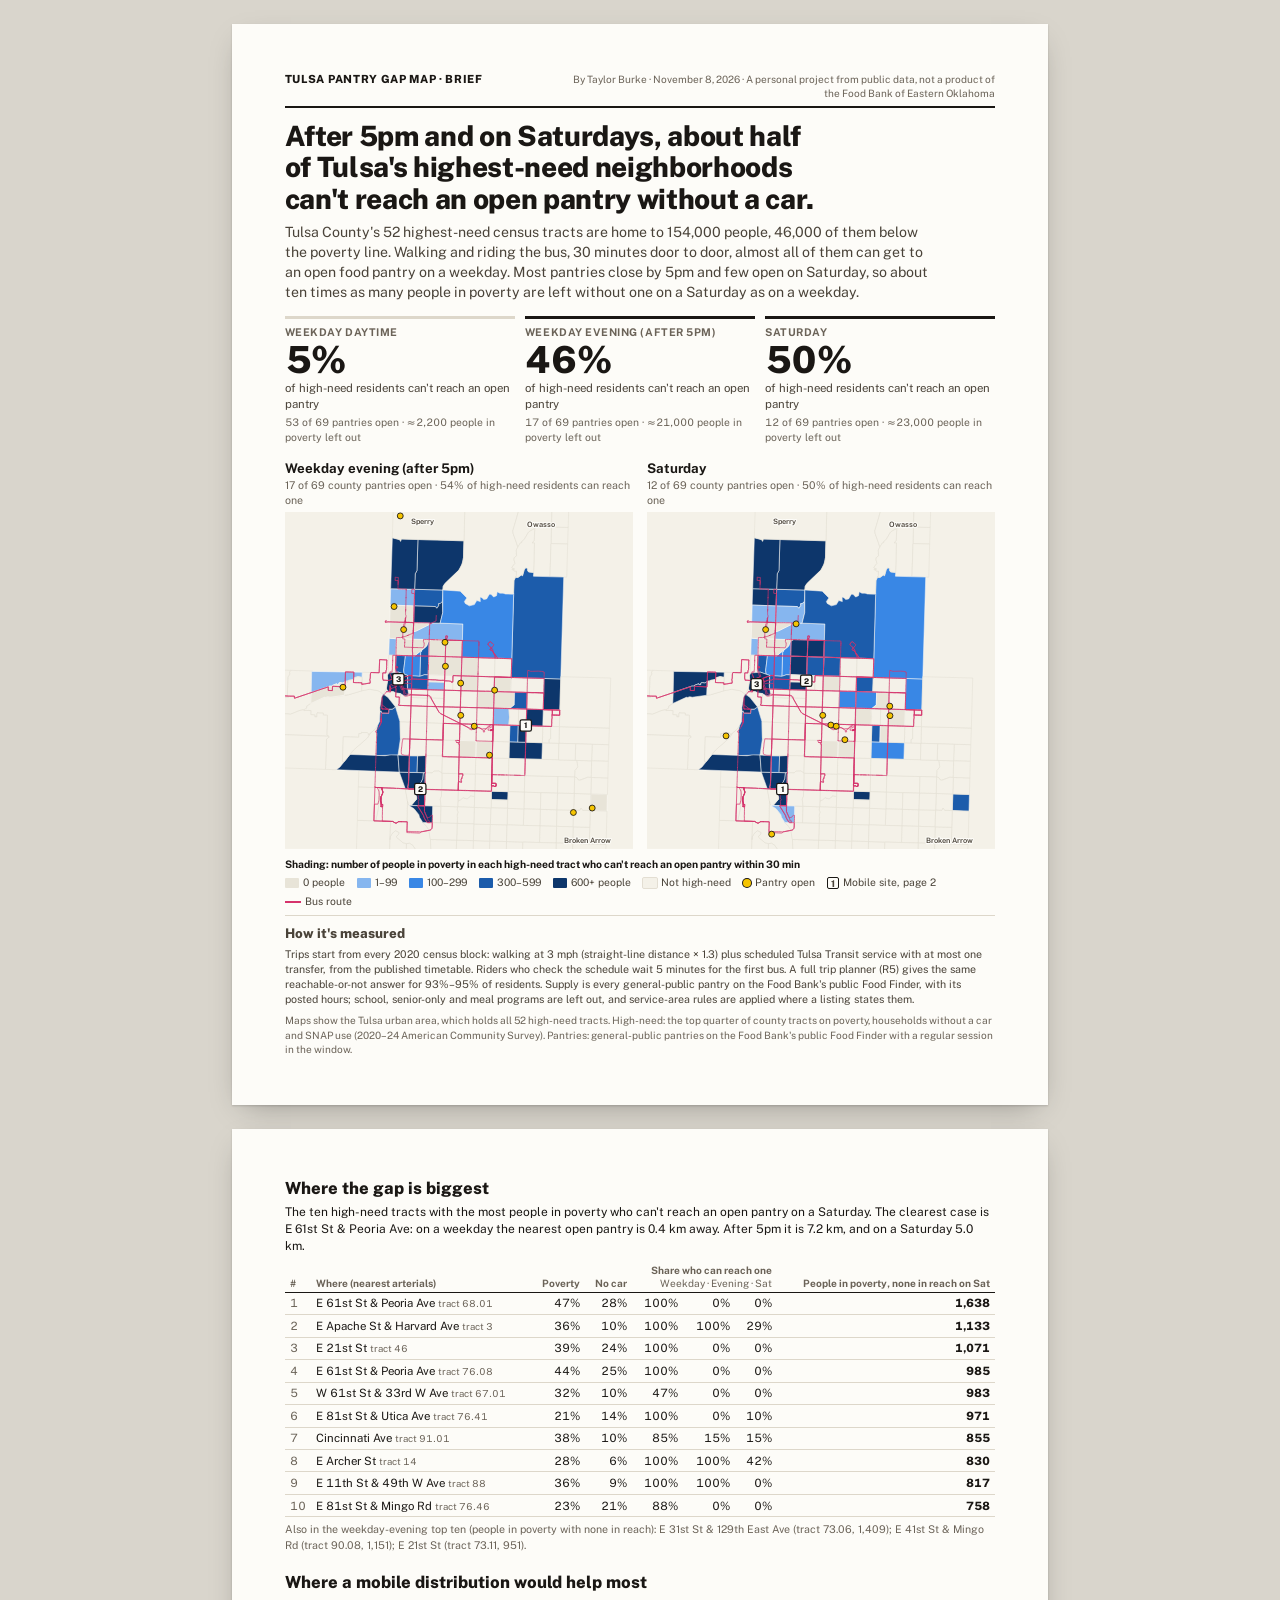
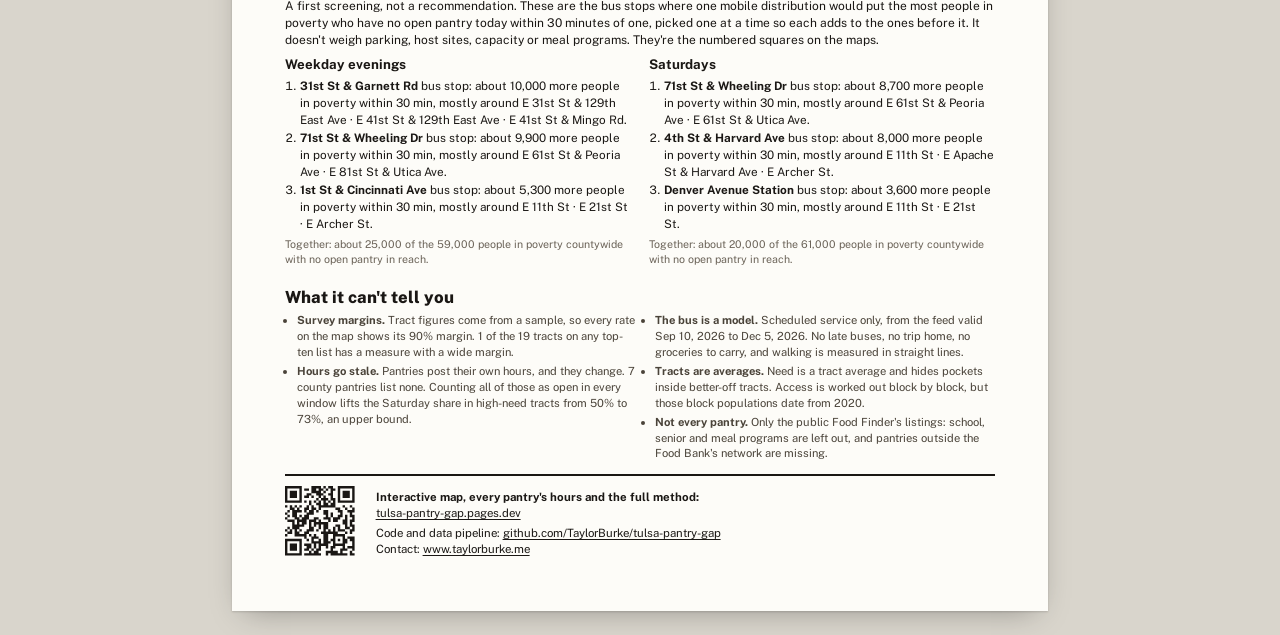
==== commit 85567574: "Publish derived data as a Kaggle dataset and link it - tools/kaggle_package.py + make kaggle: tract/" ====
--- a/site/brief/index.html
+++ b/site/brief/index.html
@@ -7,7 +7,7 @@
 </head><body>
 <article class="page">
 <header class="top"><p class="kicker">Tulsa Pantry Gap Map · Brief</p>
-<p class="by">By Taylor Burke · November 7, 2026 · A personal project from public data, not a product of the Food Bank of Eastern Oklahoma</p></header>
+<p class="by">By Taylor Burke · November 8, 2026 · A personal project from public data, not a product of the Food Bank of Eastern Oklahoma</p></header>
 <h1>After 5pm and on Saturdays, about half of Tulsa's highest-need neighborhoods can't reach an open pantry without a car.</h1>
 <p class="dek">Tulsa County's 52 highest-need census tracts are home to 154,000 people,
 46,000 of them below the poverty line. Walking and riding the bus, 30 minutes door to door,
--- a/site/brief/brief.css
+++ b/site/brief/brief.css
@@ -47,7 +47,6 @@
 .tile.hot { border-top-color: var(--ink); }
 .tl { font-size: 8pt; font-weight: 700; text-transform: uppercase; letter-spacing: .05em; color: var(--muted); }
 .tv { font-size: 28pt; font-weight: 800; line-height: 1.05; font-variant-numeric: tabular-nums; }
-.tile.hot .tv { background: linear-gradient(transparent 58%, var(--hl) 58%, var(--hl) 92%, transparent 92%); align-self: flex-start; }
 .ts { font-size: 8.6pt; color: var(--ink-2); }
 .tn { font-size: 7.8pt; color: var(--muted); margin-top: 3px; font-variant-numeric: tabular-nums; }
 
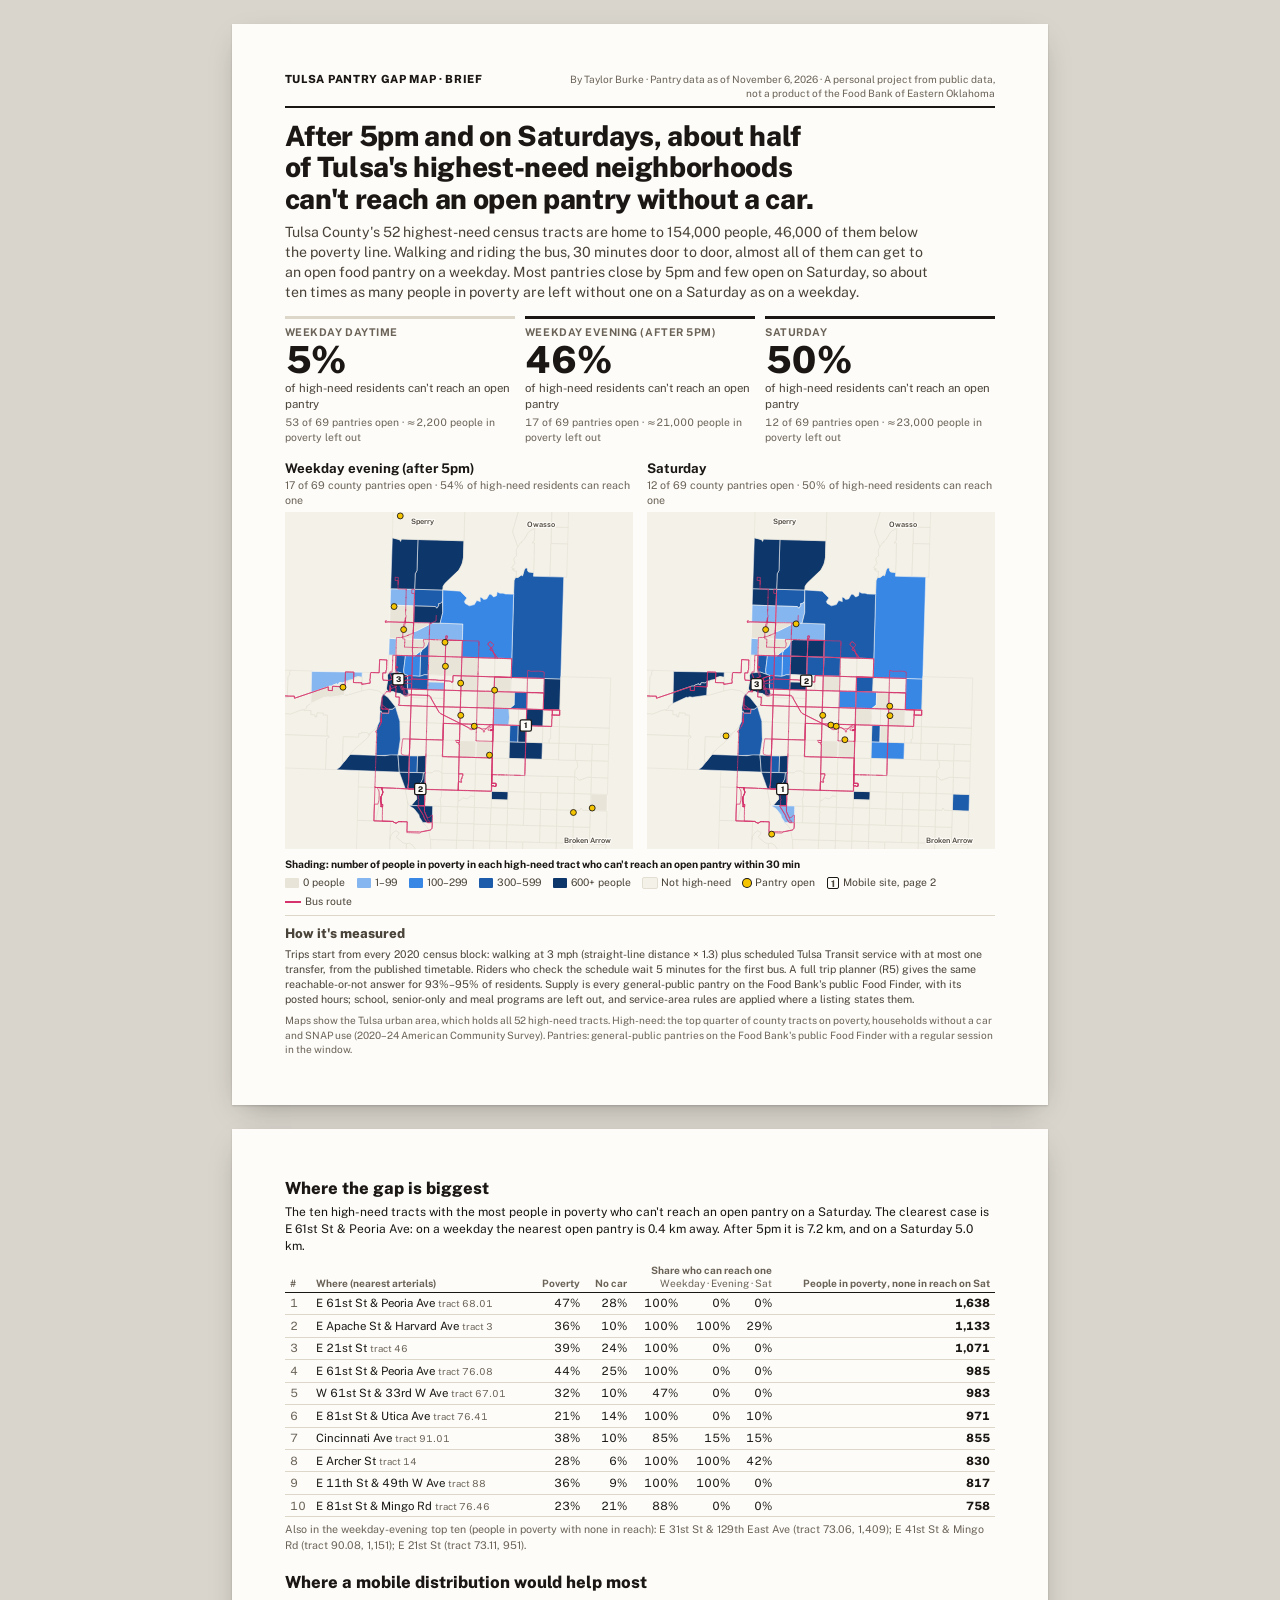
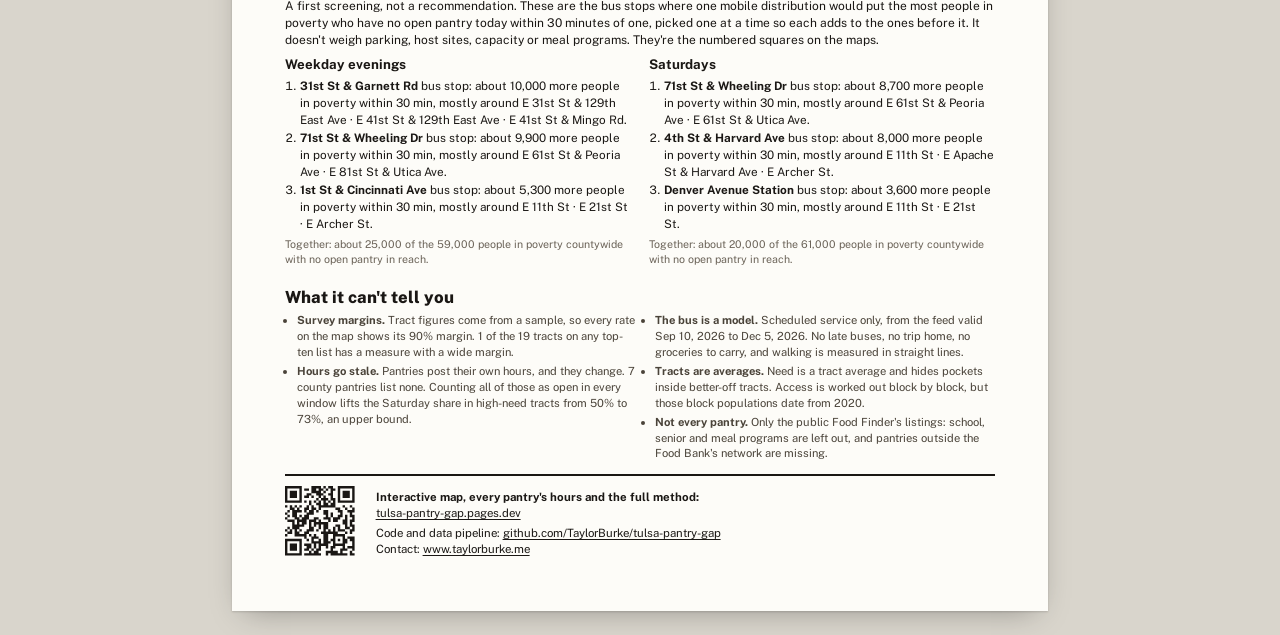
==== commit 2bdb884f: "Add monthly refresh workflow and a 'Pantry data as of' mark The workflow re-downloads every source o" ====
--- a/site/brief/index.html
+++ b/site/brief/index.html
@@ -7,7 +7,7 @@
 </head><body>
 <article class="page">
 <header class="top"><p class="kicker">Tulsa Pantry Gap Map · Brief</p>
-<p class="by">By Taylor Burke · November 8, 2026 · A personal project from public data, not a product of the Food Bank of Eastern Oklahoma</p></header>
+<p class="by">By Taylor Burke · Pantry data as of November 6, 2026 · A personal project from public data, not a product of the Food Bank of Eastern Oklahoma</p></header>
 <h1>After 5pm and on Saturdays, about half of Tulsa's highest-need neighborhoods can't reach an open pantry without a car.</h1>
 <p class="dek">Tulsa County's 52 highest-need census tracts are home to 154,000 people,
 46,000 of them below the poverty line. Walking and riding the bus, 30 minutes door to door,
